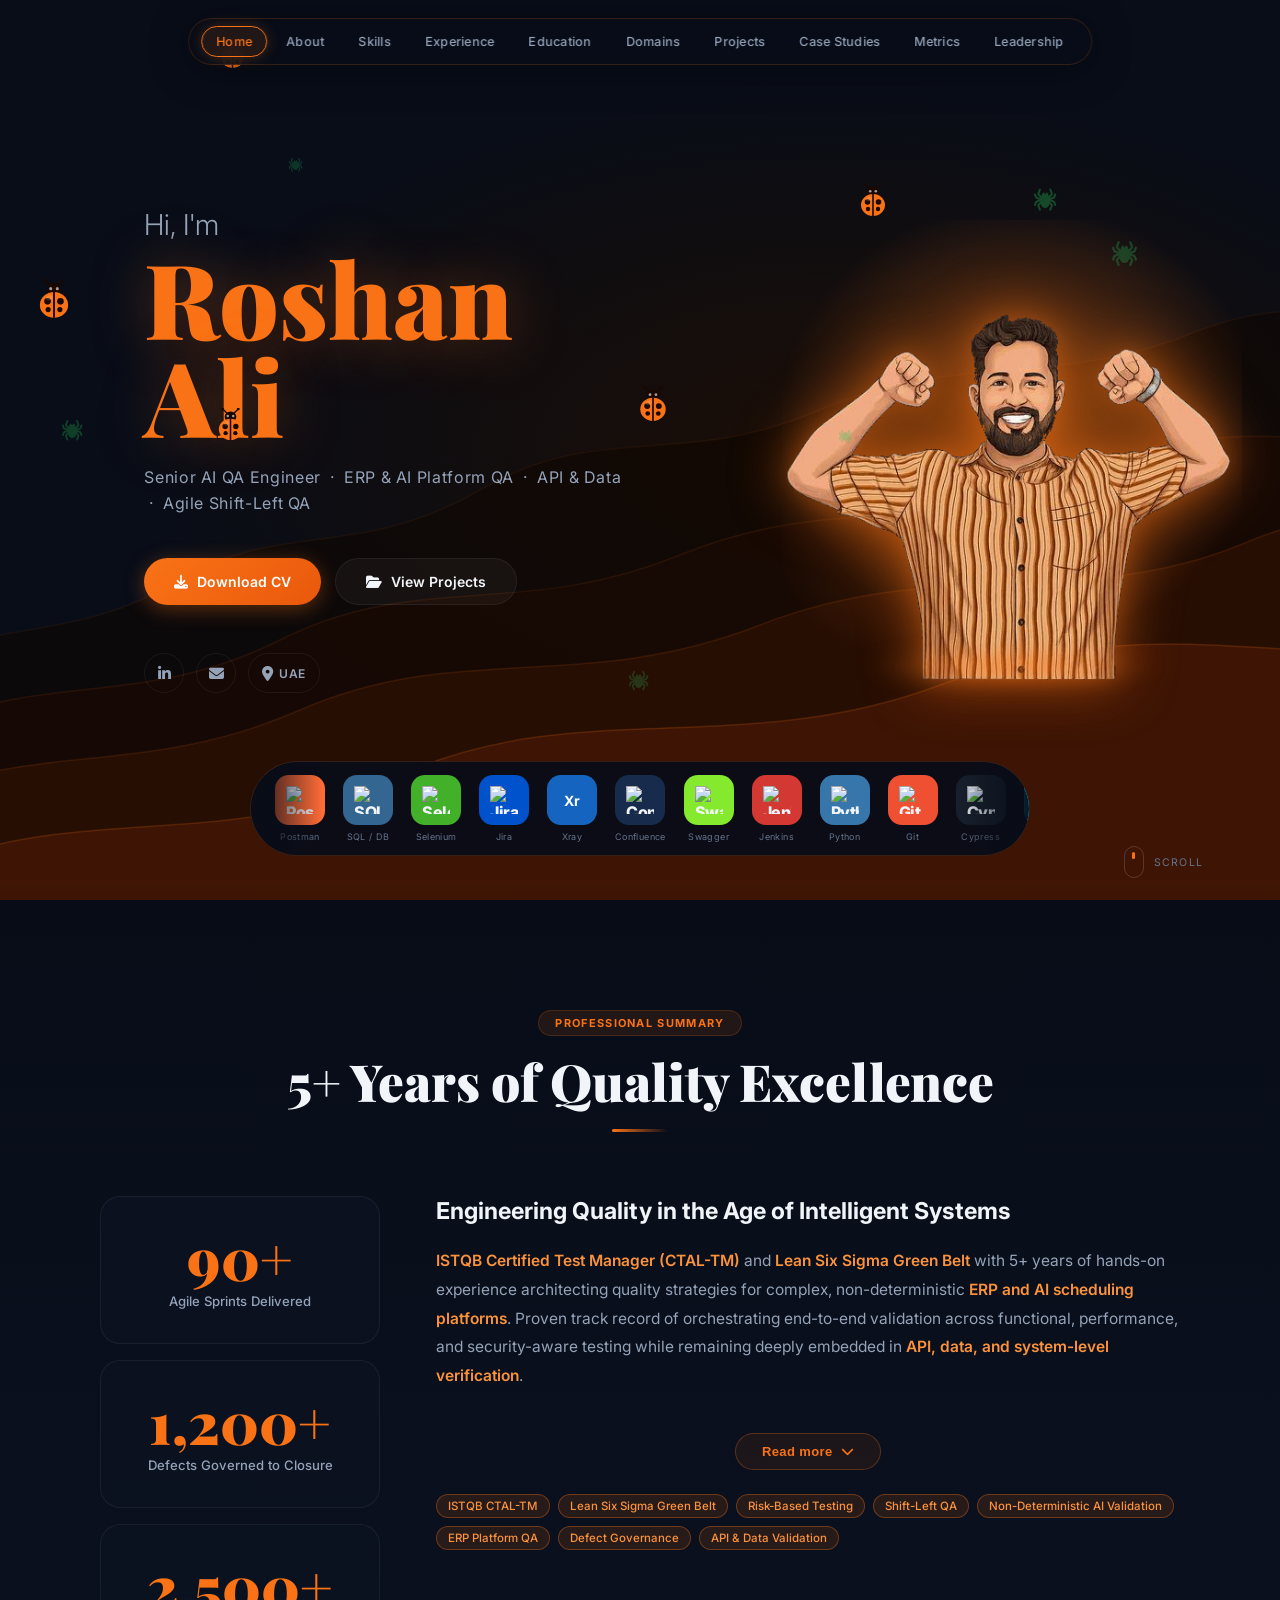
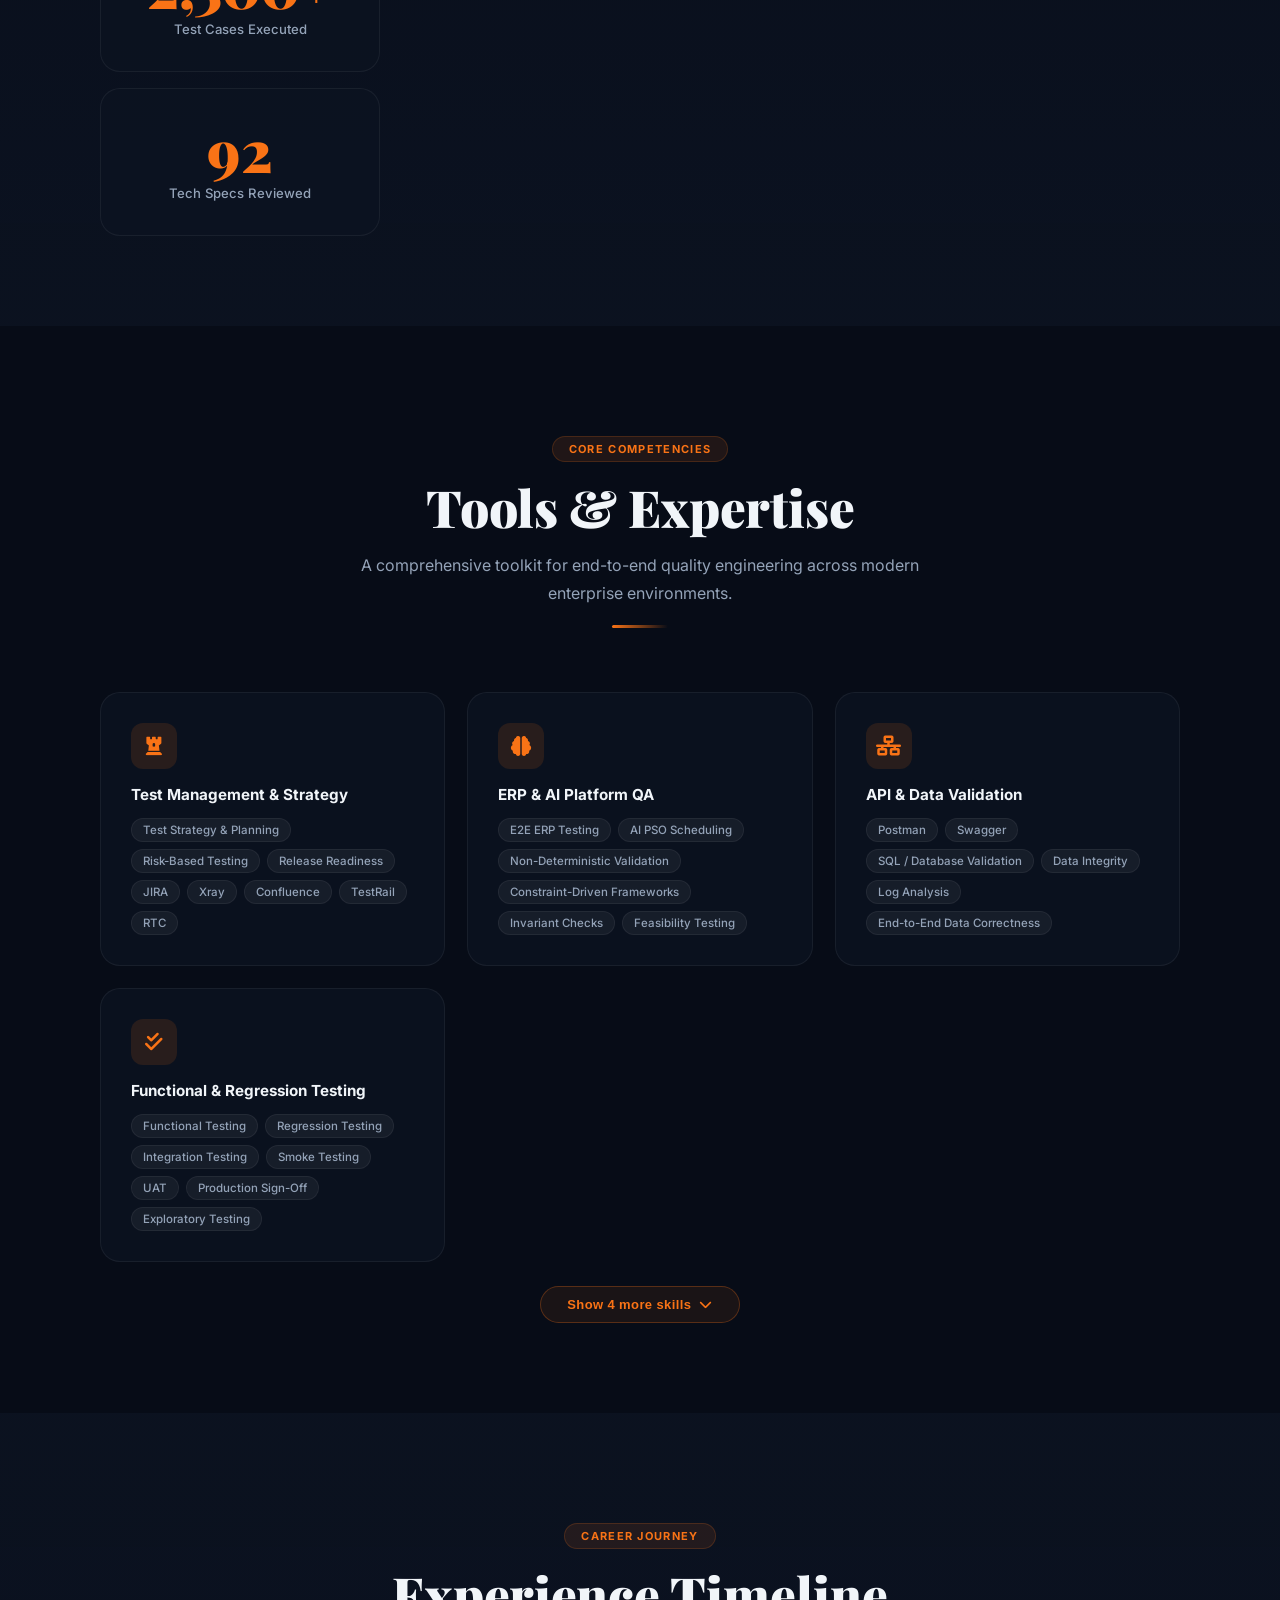
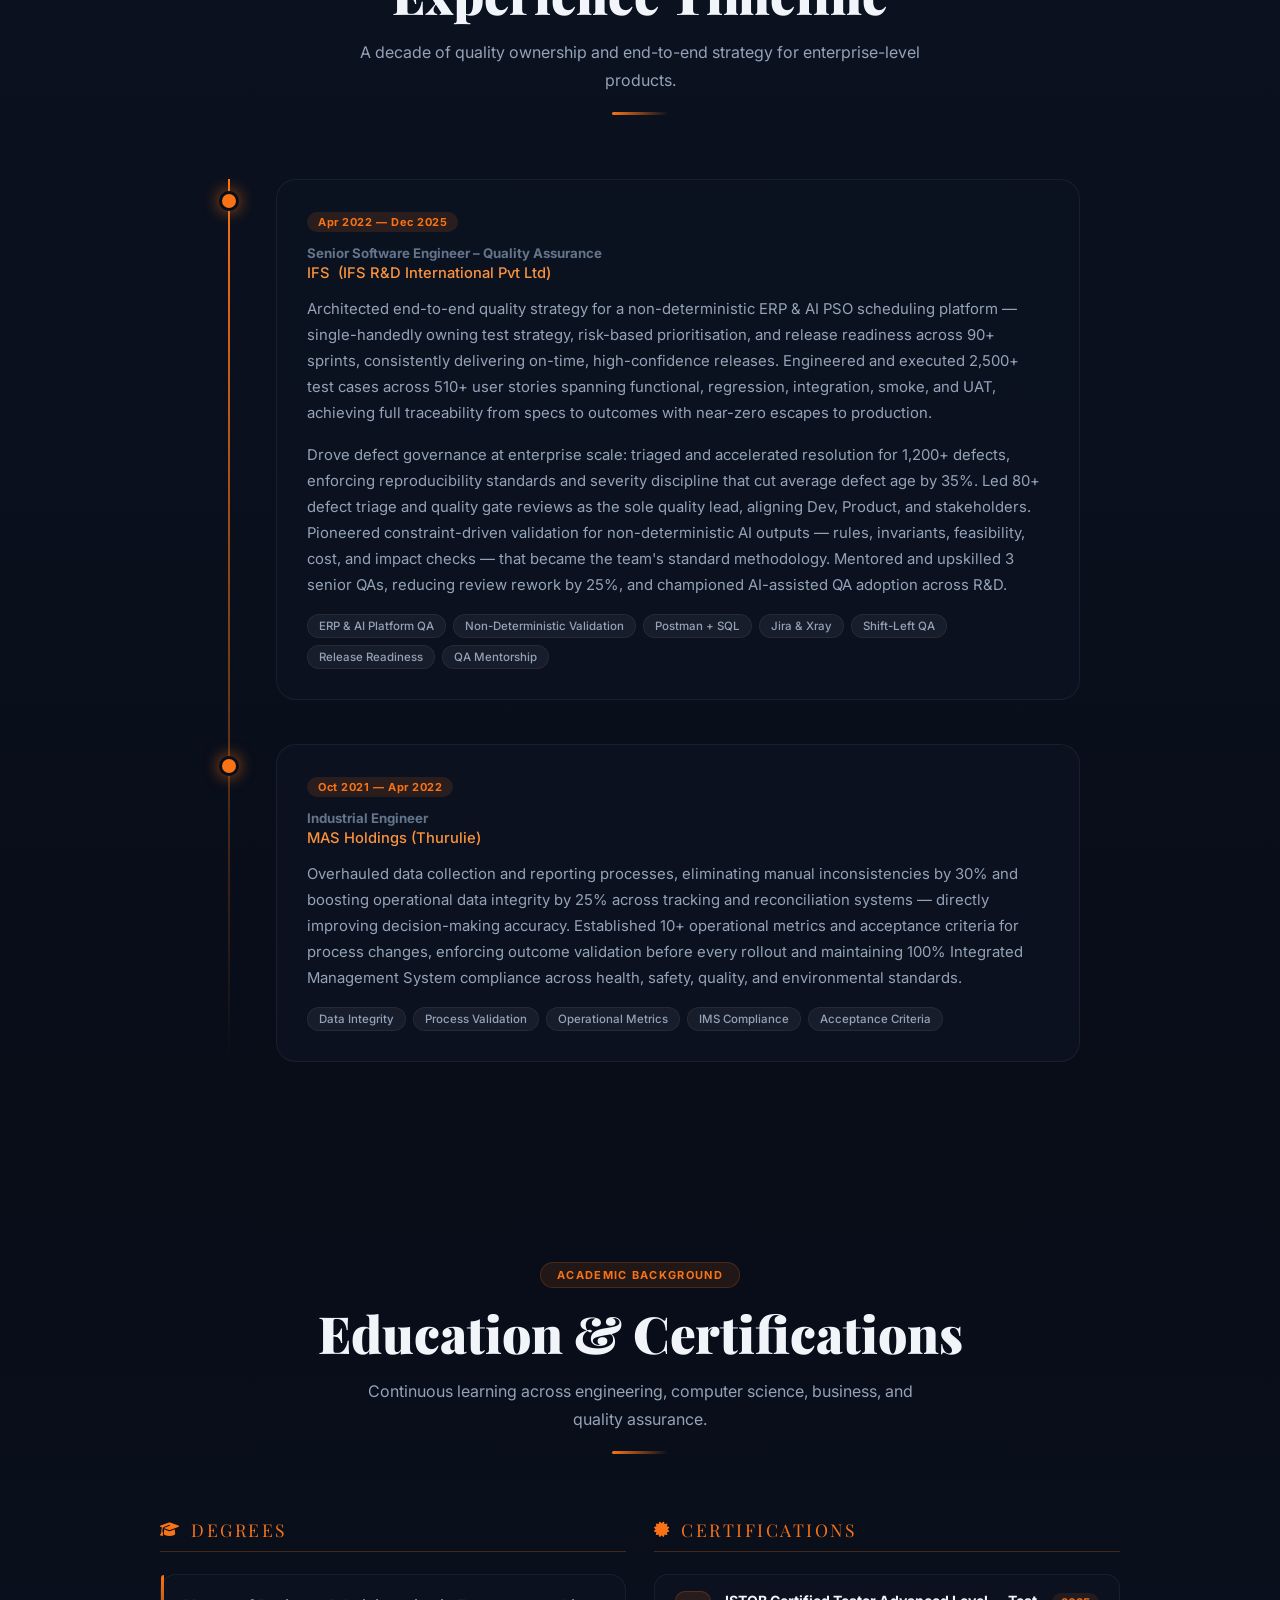
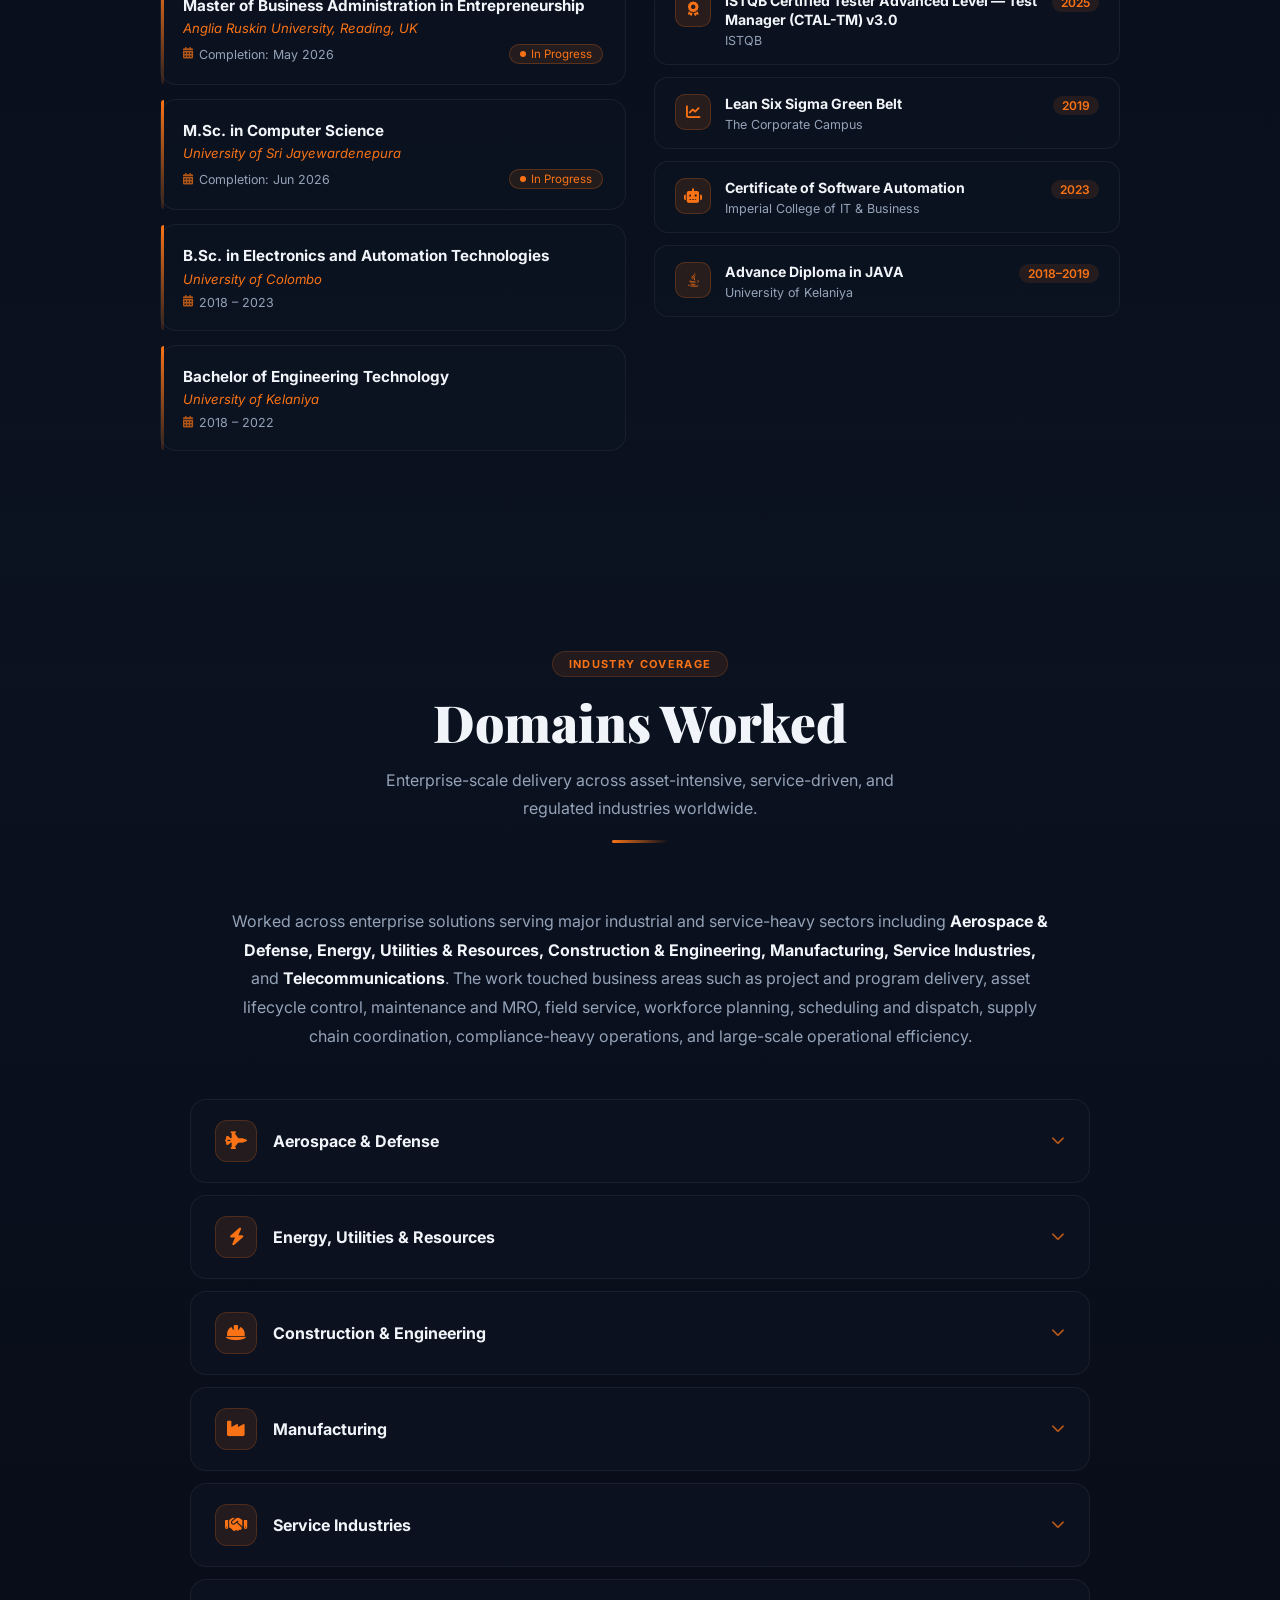
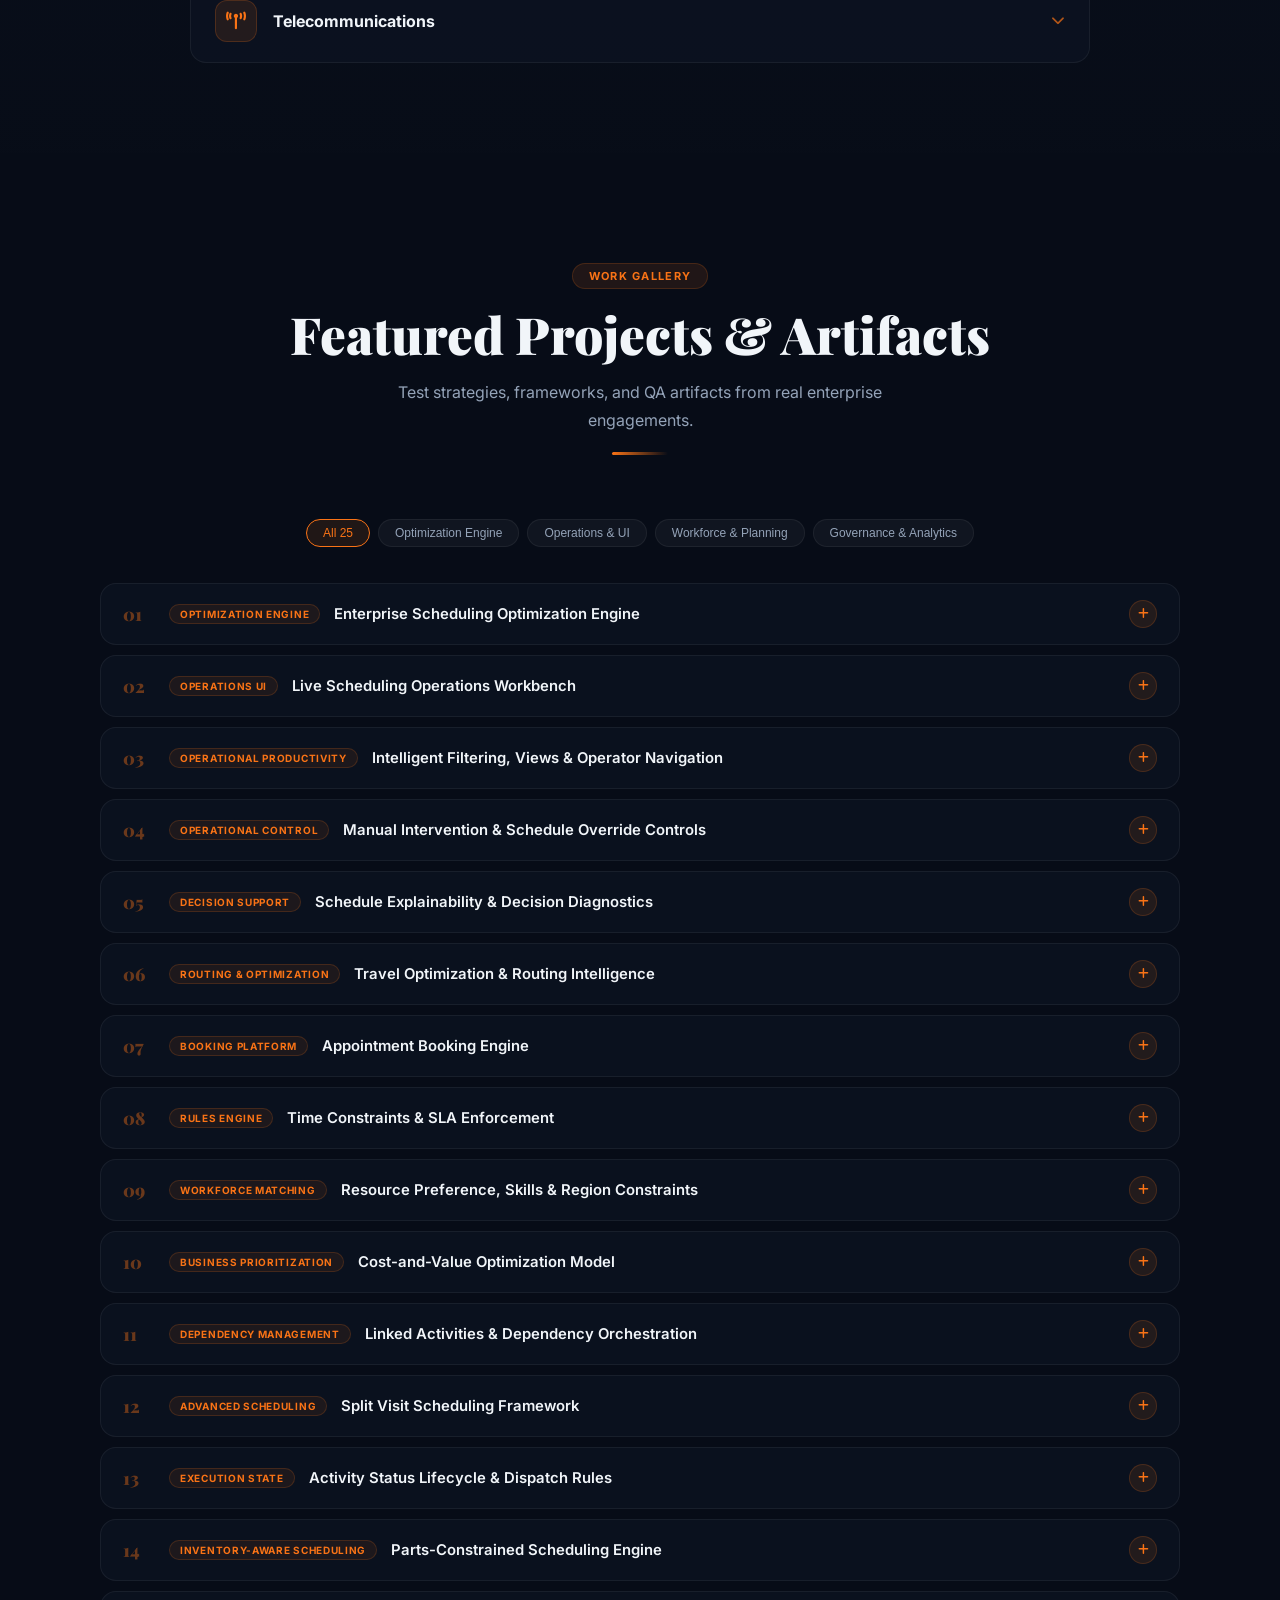
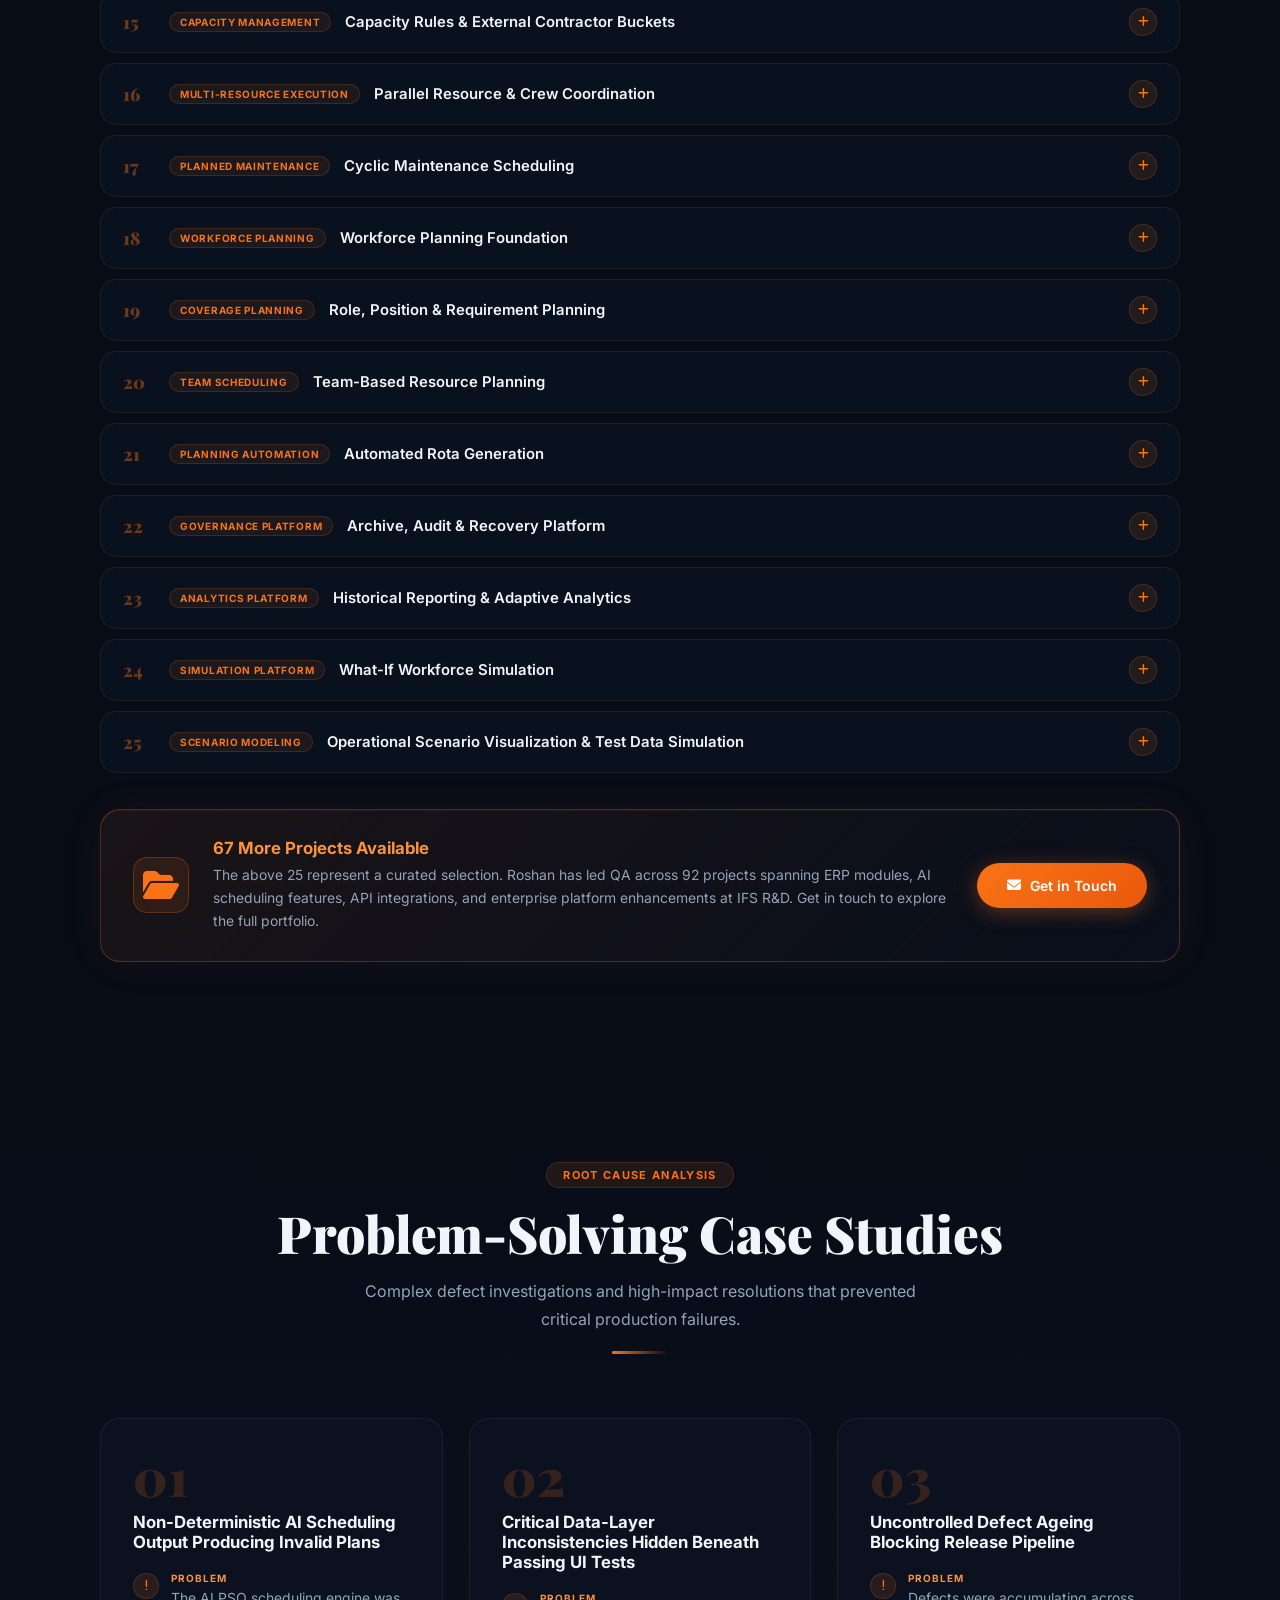
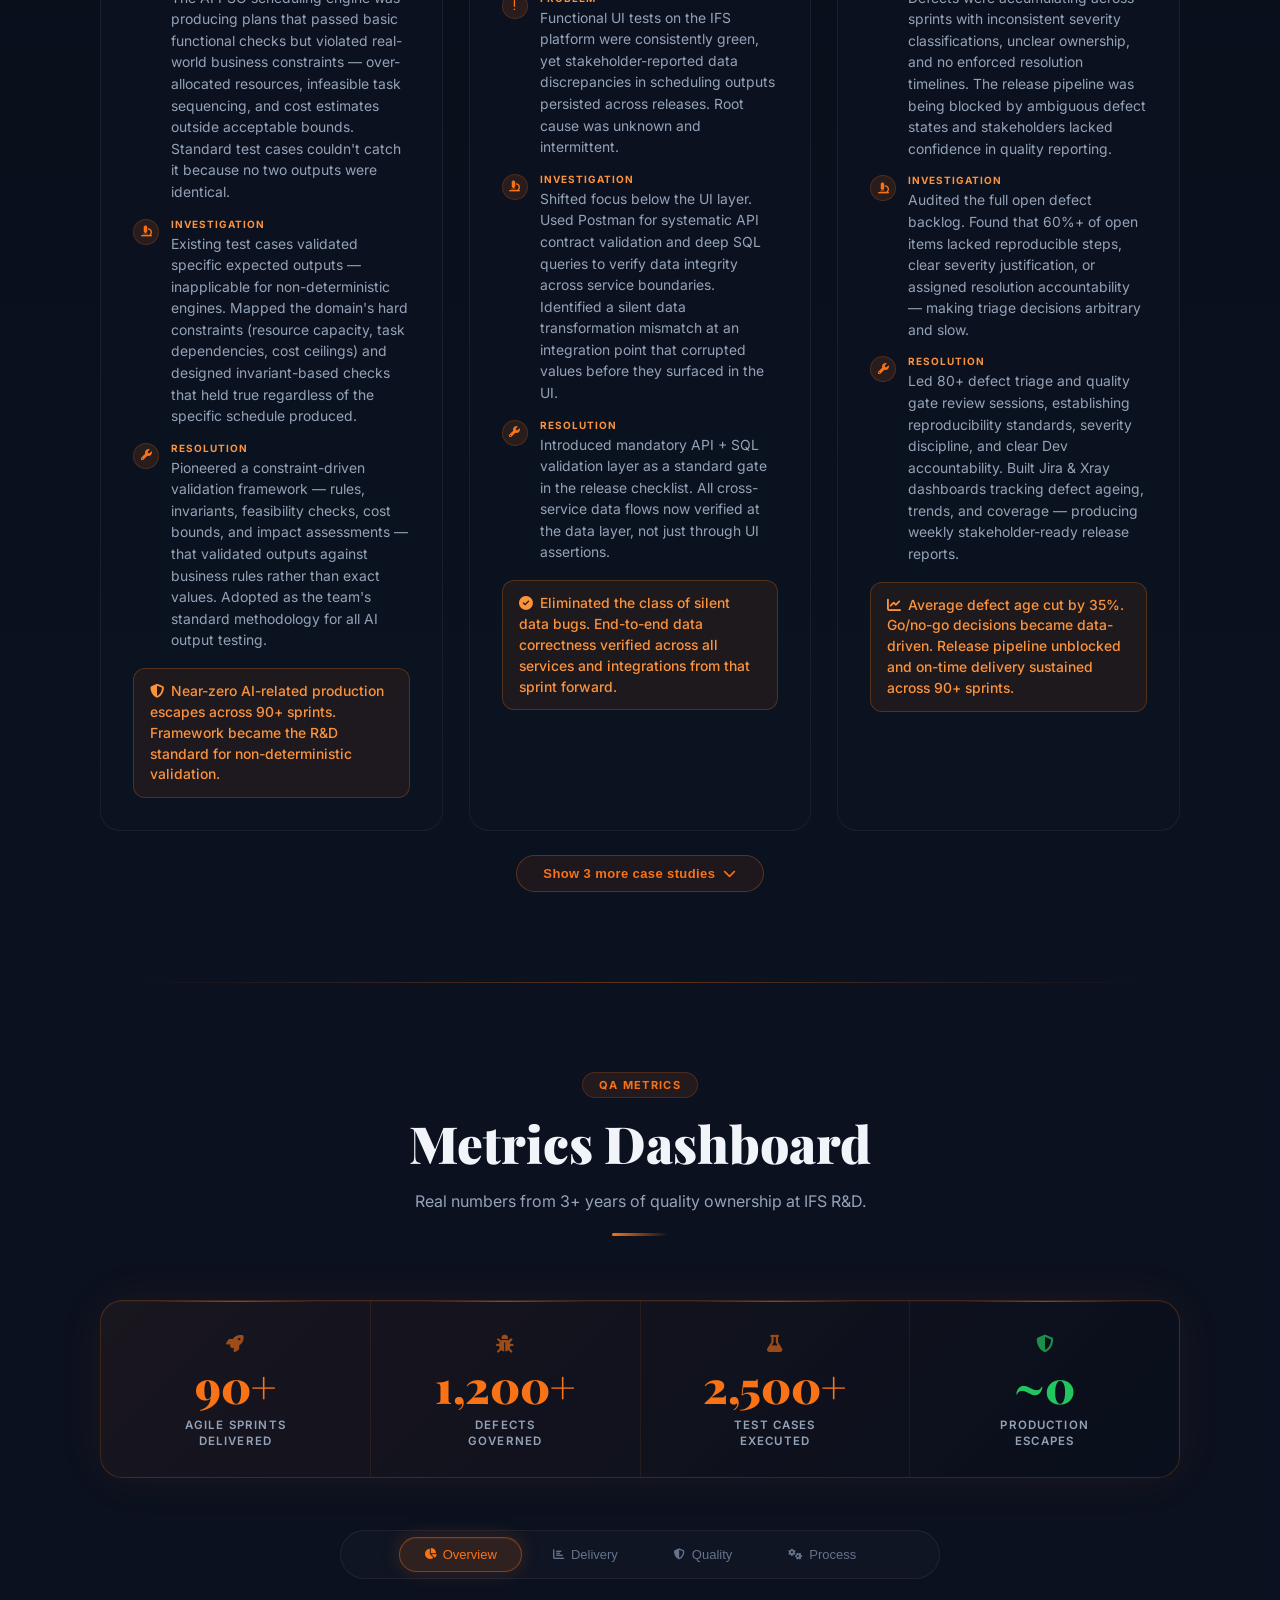
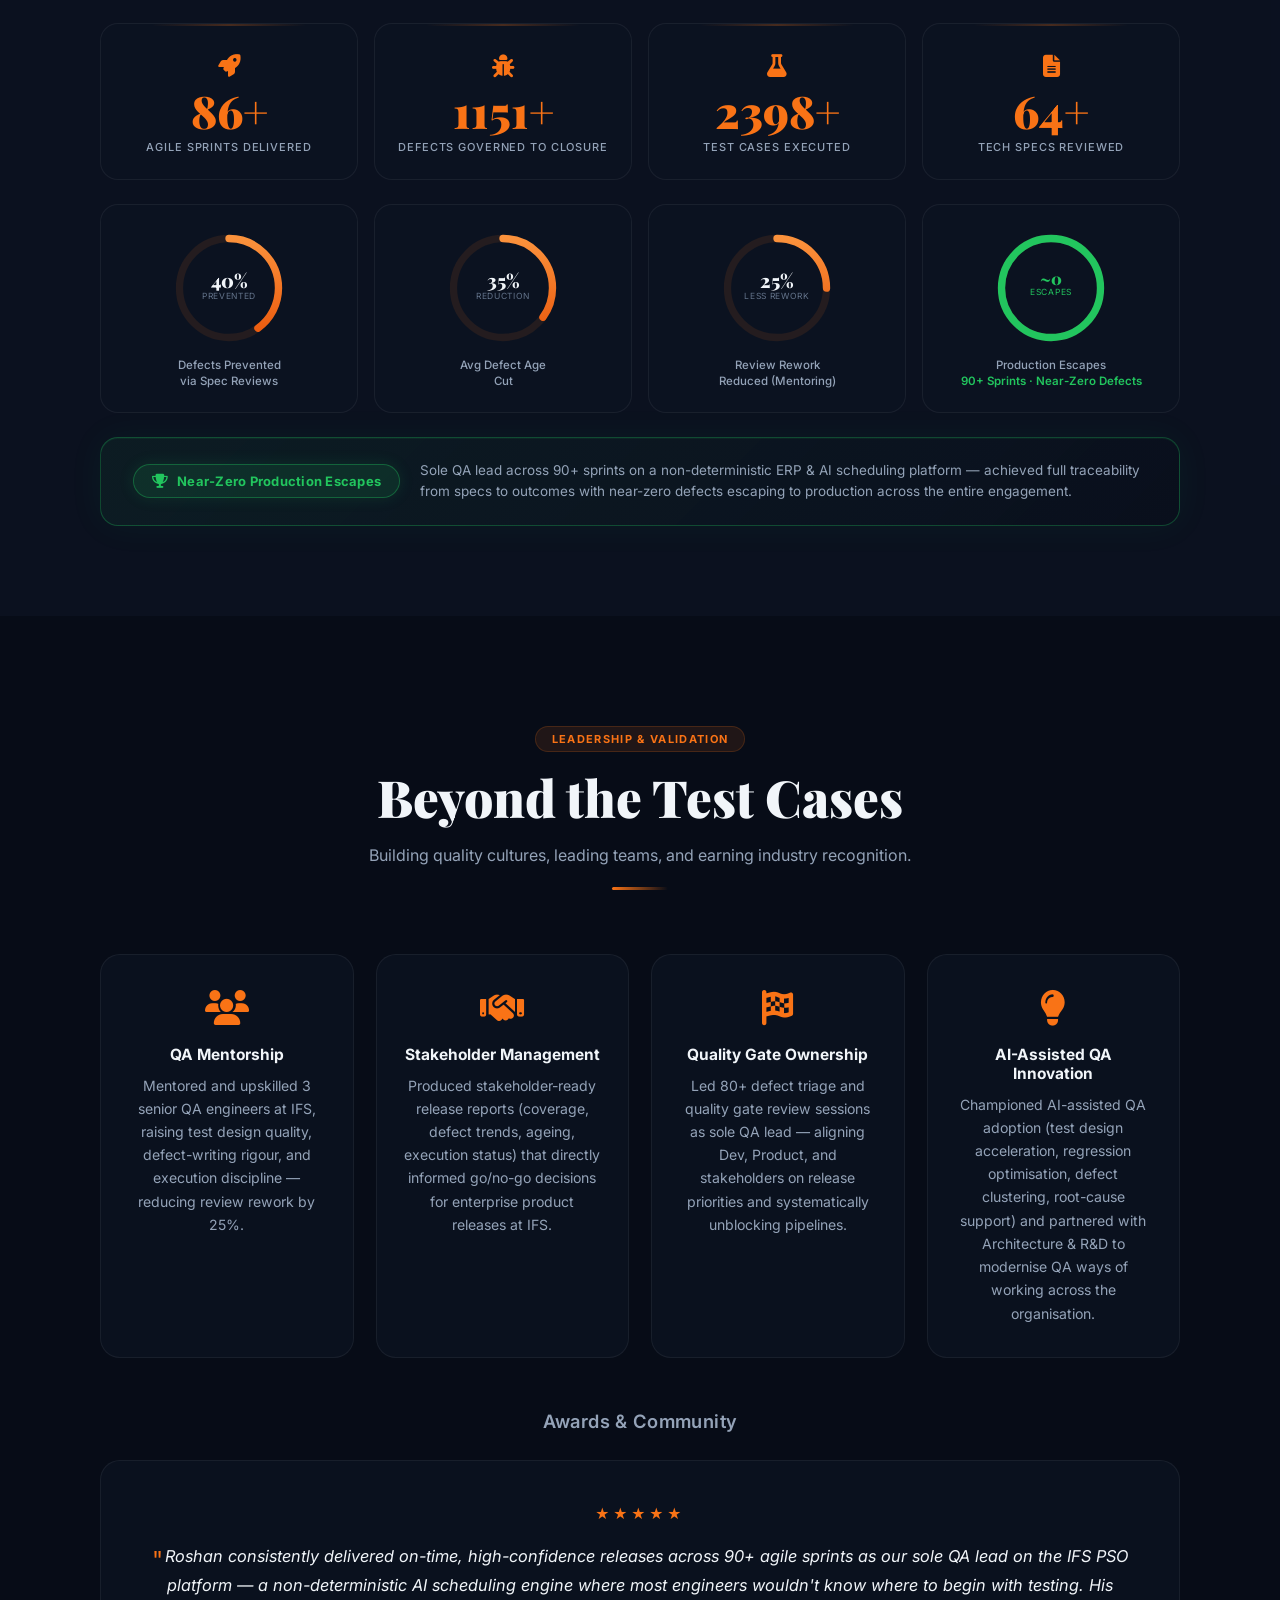
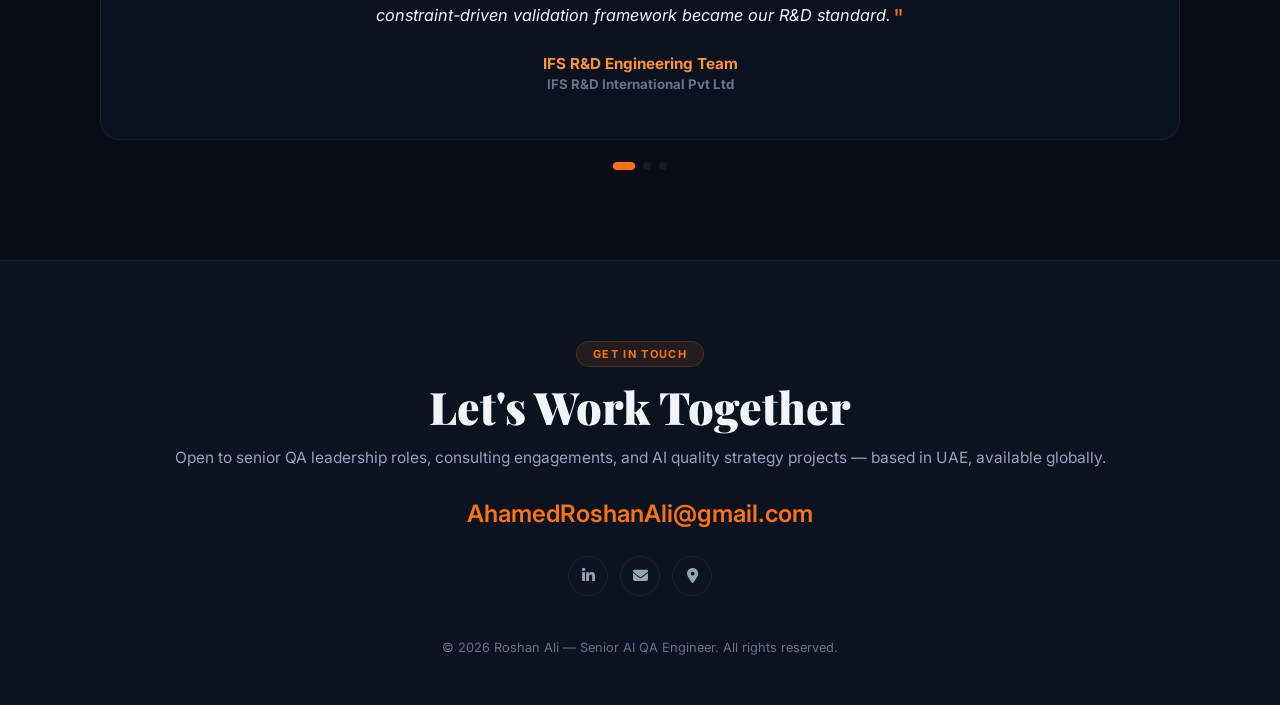
==== index.html @ 2a7d4550 "Made changes in expander" ====
<!DOCTYPE html>
<html lang="en">
<head>
  <meta charset="UTF-8" />
  <meta name="viewport" content="width=device-width, initial-scale=1.0" />
  <title>Roshan Ali | Senior AI QA Engineer</title>
  <link rel="preconnect" href="https://fonts.googleapis.com" />
  <link rel="preconnect" href="https://fonts.gstatic.com" crossorigin />
  <link href="https://fonts.googleapis.com/css2?family=Inter:wght@300;400;500;600;700;800;900&family=Playfair+Display:ital,wght@0,700;0,900;1,700&display=swap" rel="stylesheet" />
  <link rel="stylesheet" href="https://cdnjs.cloudflare.com/ajax/libs/font-awesome/6.5.0/css/all.min.css"
        integrity="sha384-/o6I2CkkWC//PSjvWC/eYN7l3xM3tJm8ZzVkCOfp//W05QcE3mlGskpoHB6XqI+B"
        crossorigin="anonymous" />
  <link rel="icon" type="image/png" href="avatar.png" />
  <script src="https://cdn.jsdelivr.net/npm/chart.js@4.4.0/dist/chart.umd.min.js"
          integrity="sha384-e6nUZLBkQ86NJ6TVVKAeSaK8jWa3NhkYWZFomE39AvDbQWeie9PlQqM3pmYW5d1g"
          crossorigin="anonymous"></script>
  <style>
    /* ===== RESET & VARIABLES ===== */
    *, *::before, *::after { box-sizing: border-box; margin: 0; padding: 0; }

    :root {
      --orange:       #f97316;
      --orange-light: #fb923c;
      --orange-dark:  #ea580c;
      --orange-glow:  rgba(249,115,22,0.35);
      --bg-primary:   #080d18;
      --bg-secondary: #0c1322;
      --bg-card:      rgba(12,19,34,0.85);
      --text-primary: #f1f5f9;
      --text-muted:   #64748b;
      --text-secondary: #94a3b8;
      --border:       rgba(249,115,22,0.18);
      --border-subtle: rgba(255,255,255,0.06);
    }

    html { scroll-behavior: smooth; }

    body {
      font-family: 'Inter', sans-serif;
      background: var(--bg-primary);
      color: var(--text-primary);
      overflow-x: hidden;
    }
    /* ===== GLOBAL LAYERED BACKGROUND (all sections) ===== */
    body::before {
      content: '';
      position: fixed;
      inset: 0;
      z-index: 0;
      pointer-events: none;
      background:
        radial-gradient(ellipse 80% 55% at 82% 7%,  rgba(249,115,22,0.14) 0%, transparent 68%),
        radial-gradient(ellipse 65% 45% at 16% 42%, rgba(234,88,12,0.09) 0%, transparent 65%),
        radial-gradient(ellipse 75% 55% at 20% 94%, rgba(234,88,12,0.12) 0%, transparent 68%);
    }
    /* Faint SVG mountain curves repeated as a fixed bg texture */
    body::after {
      content: '';
      position: fixed;
      inset: 0;
      z-index: 0;
      pointer-events: none;
      opacity: 0.85;
      background-image: url("data:image/svg+xml,%3Csvg xmlns='http://www.w3.org/2000/svg' viewBox='0 0 1440 900' preserveAspectRatio='none'%3E%3Cpath d='M0,0 C240,42 500,5 740,38 C960,68 1200,8 1440,44 L1440,110 L0,110Z' fill='rgba(20,7,1,0.36)'/%3E%3Cpath d='M0,160 C200,122 430,156 660,102 C880,48 1080,84 1290,38 C1390,16 1428,26 1440,23 L1440,225 L0,225Z' fill='rgba(16,6,1,0.26)'/%3E%3Cpath d='M0,280 C220,242 460,276 700,222 C920,168 1120,204 1340,158 C1400,140 1428,148 1440,145 L1440,340 L0,340Z' fill='rgba(18,6,1,0.28)'/%3E%3Cpath d='M0,390 C200,352 430,386 660,332 C880,278 1080,314 1290,268 C1390,246 1428,256 1440,253 L1440,455 L0,455Z' fill='rgba(16,6,1,0.28)'/%3E%3Cpath d='M0,500 C180,462 400,496 640,442 C860,388 1060,424 1280,378 C1380,356 1420,366 1440,363 L1440,565 L0,565Z' fill='rgba(20,7,1,0.30)'/%3E%3Cpath d='M0,610 C200,572 420,606 660,552 C880,498 1080,534 1300,488 C1390,466 1425,476 1440,473 L1440,675 L0,675Z' fill='rgba(24,8,1,0.32)'/%3E%3Cpath d='M0,700 C200,640 400,680 600,610 C800,540 1000,590 1200,520 C1340,470 1400,490 1440,485 L1440,900 L0,900Z' fill='rgba(30,10,2,0.5)'/%3E%3Cpath d='M0,780 C180,720 380,765 600,690 C820,615 1020,665 1240,595 C1360,555 1420,568 1440,565 L1440,900 L0,900Z' fill='rgba(50,18,4,0.55)'/%3E%3Cpath d='M0,850 C220,790 440,840 680,760 C920,680 1140,735 1380,660 L1440,900 L0,900Z' fill='rgba(72,26,5,0.6)'/%3E%3C/svg%3E");
      background-size: 100% 100%;
    }
    main { position: relative; z-index: 1; }

    /* ===== MOUNTAIN SCENE ===== */
    .mtn-scene {
      position: absolute;
      inset: 0;
      z-index: 0;
      pointer-events: none;
      overflow: hidden;
    }
    .mtn-scene svg {
      position: absolute;
      bottom: 0; left: 0;
      width: 100%; height: 100%;
    }

    /* ===== BUG FIELD ===== */
    #bug-field {
      position: absolute;
      inset: 0;
      z-index: 6;
      pointer-events: none;
      overflow: hidden;
    }
    .bug {
      position: absolute;
      animation: bugDrift ease-in-out infinite;
    }
    /* Spider — passive, no interaction */
    .spider-bug {
      pointer-events: none;
    }
    /* Ladybug — clickable */
    .ladybug-bug {
      pointer-events: auto;
      cursor: pointer;
      transition: filter 0.2s;
    }
    .ladybug-bug:hover {
      filter: drop-shadow(0 0 10px rgba(249,115,22,0.85)) brightness(1.25);
    }
    @keyframes bugDrift {
      0%   { transform: translateY(0px); }
      30%  { transform: translateY(-16px); }
      60%  { transform: translateY(-6px); }
      80%  { transform: translateY(-22px); }
      100% { transform: translateY(0px); }
    }
    .bug.burst {
      animation: bugBurst 0.52s cubic-bezier(.22,.61,.36,1) forwards !important;
      pointer-events: none;
    }
    @keyframes bugBurst {
      0%   { transform: scale(1)   rotate(0deg);   opacity: 1; }
      40%  { transform: scale(2.6) rotate(180deg); opacity: 0.8; }
      100% { transform: scale(0)   rotate(420deg); opacity: 0; }
    }
    .spark {
      position: absolute;
      border-radius: 50%;
      pointer-events: none;
      animation: sparkFly var(--sd) ease-out forwards;
    }
    @keyframes sparkFly {
      0%   { transform: translate(0,0) scale(1); opacity: 1; }
      100% { transform: translate(var(--sx),var(--sy)) scale(0); opacity: 0; }
    }

    /* ===== NAVIGATION ===== */
    nav {
      position: fixed;
      top: 18px;
      left: 50%;
      transform: translateX(-50%);
      z-index: 1000;
      display: flex;
      gap: 4px;
      background: rgba(8,13,24,0.88);
      backdrop-filter: blur(10px);
      -webkit-backdrop-filter: blur(10px);
      border: 1px solid var(--border);
      border-radius: 50px;
      padding: 7px 12px;
      box-shadow: 0 4px 40px rgba(0,0,0,0.4);
    }
    nav a {
      color: var(--text-secondary);
      text-decoration: none;
      padding: 7px 14px;
      border-radius: 30px;
      font-size: 12.5px;
      font-weight: 500;
      letter-spacing: 0.02em;
      transition: all 0.25s ease;
      border: 1px solid transparent;
      white-space: nowrap;
    }
    nav a:hover, nav a.active {
      color: var(--orange);
      border-color: var(--orange);
      background: rgba(249,115,22,0.1);
      box-shadow: 0 0 14px rgba(249,115,22,0.25);
    }

    /* ===== LAYOUT ===== */

    section {
      min-height: 100vh;
      padding: 110px 6% 90px;
      position: relative;
    }

    /* ===== SECTION HEADER ===== */
    .section-header {
      text-align: center;
      margin-bottom: 64px;
    }
    .section-tag {
      display: inline-block;
      padding: 5px 16px;
      background: rgba(249,115,22,0.1);
      border: 1px solid var(--border);
      border-radius: 20px;
      color: var(--orange);
      font-size: 11px;
      font-weight: 700;
      letter-spacing: 0.12em;
      text-transform: uppercase;
      margin-bottom: 16px;
    }
    .section-title {
      font-family: 'Playfair Display', serif;
      font-size: clamp(2rem, 4vw, 3.2rem);
      font-weight: 900;
      color: var(--text-primary);
      margin-bottom: 14px;
      line-height: 1.15;
    }
    .section-subtitle {
      color: var(--text-secondary);
      font-size: 1rem;
      max-width: 560px;
      margin: 0 auto;
      line-height: 1.75;
    }
    .glow-divider {
      width: 56px;
      height: 3px;
      background: linear-gradient(to right, var(--orange), transparent);
      border-radius: 2px;
      margin: 18px auto 0;
    }

    /* ===== BUTTONS ===== */
    .btn-primary {
      display: inline-flex;
      align-items: center;
      gap: 9px;
      padding: 14px 30px;
      background: linear-gradient(135deg, var(--orange), var(--orange-dark));
      color: #fff;
      border: none;
      border-radius: 50px;
      font-size: 14px;
      font-weight: 600;
      text-decoration: none;
      cursor: pointer;
      transition: all 0.3s ease;
      box-shadow: 0 4px 20px rgba(249,115,22,0.35);
    }
    .btn-primary:hover {
      transform: translateY(-2px);
      box-shadow: 0 8px 30px rgba(249,115,22,0.5);
    }
    .btn-outline {
      display: inline-flex;
      align-items: center;
      gap: 9px;
      padding: 14px 30px;
      background: rgba(255,255,255,0.04);
      color: var(--text-primary);
      border: 1px solid var(--border-subtle);
      border-radius: 50px;
      font-size: 14px;
      font-weight: 600;
      text-decoration: none;
      cursor: pointer;
      transition: all 0.3s ease;
    }
    .btn-outline:hover {
      border-color: var(--orange);
      color: var(--orange);
      box-shadow: 0 0 20px rgba(249,115,22,0.15);
    }

    /* ===== CARDS BASE ===== */
    .card {
      background: var(--bg-card);
      border: 1px solid var(--border-subtle);
      border-radius: 20px;
      transition: border-color 0.3s, box-shadow 0.3s, transform 0.3s;
    }
    .card:hover {
      border-color: rgba(249,115,22,0.4);
      box-shadow: 0 0 35px rgba(249,115,22,0.12);
    }

    /* ===== SKILL TAG ===== */
    .tag {
      display: inline-block;
      padding: 4px 11px;
      background: rgba(255,255,255,0.05);
      border: 1px solid var(--border-subtle);
      border-radius: 20px;
      font-size: 11.5px;
      color: var(--text-secondary);
      font-weight: 500;
      transition: all 0.2s;
    }
    .tag:hover { border-color: var(--orange); color: var(--orange-light); }
    .tag-orange {
      background: rgba(249,115,22,0.12);
      border-color: rgba(249,115,22,0.35);
      color: var(--orange-light);
    }

    /* ===================================
       SECTION 1 — HOME / HERO
       =================================== */
    #home {
      display: flex;
      align-items: center;
      overflow: hidden;
      padding-top: 0;
      padding-bottom: 0;
      min-height: 100vh;
      background: radial-gradient(ellipse 80% 60% at 65% 50%, rgba(30,15,5,0.9) 0%, var(--bg-primary) 70%);
    }

    /* Mountain ridge glow (top highlight) */
    .mtn-ridge {
      position: absolute;
      inset: 0;
      z-index: 1;
      pointer-events: none;
    }

    .hero-content {
      position: relative;
      z-index: 2;
      max-width: 640px;
      padding: 0 6%;
    }
    .hero-greeting {
      font-size: clamp(1.3rem, 2.5vw, 1.8rem);
      color: var(--text-secondary);
      font-weight: 300;
      margin-bottom: 6px;
    }
    .hero-name {
      font-family: 'Playfair Display', serif;
      font-size: clamp(3.2rem, 9vw, 6.5rem);
      font-weight: 900;
      color: var(--orange);
      line-height: 0.95;
      margin-bottom: 20px;
      text-shadow: 0 0 60px rgba(249,115,22,0.35);
    }
    .hero-title {
      font-size: clamp(0.82rem, 1.6vw, 1rem);
      color: var(--text-secondary);
      font-weight: 400;
      margin-bottom: 42px;
      letter-spacing: 0.04em;
      max-width: 480px;
      line-height: 1.6;
    }
    .hero-buttons { display: flex; gap: 14px; flex-wrap: wrap; margin-bottom: 48px; }

    .social-links { display: flex; gap: 12px; align-items: center; flex-wrap: wrap; }
    .social-links a {
      width: 40px; height: 40px;
      display: flex; align-items: center; justify-content: center;
      border: 1px solid var(--border-subtle);
      border-radius: 50%;
      color: var(--text-secondary);
      text-decoration: none;
      font-size: 15px;
      transition: all 0.25s;
    }
    .social-loc {
      width: auto !important;
      border-radius: 20px !important;
      padding: 0 13px !important;
      gap: 6px;
    }
    .social-loc span { font-size: 12px; font-weight: 600; letter-spacing: 0.04em; }
    .social-links a:hover {
      border-color: var(--orange);
      color: var(--orange);
      box-shadow: 0 0 14px rgba(249,115,22,0.3);
    }

    /* Avatar */
    .hero-avatar {
      position: absolute;
      right: 3%;
      top: 50%;
      transform: translateY(-50%);
      z-index: 2;
      display: flex;
      align-items: center;
      justify-content: center;
    }
    .avatar-figure {
      position: relative;
      width: 460px;
      animation: avatarFloat 4s ease-in-out infinite;
    }
    @keyframes avatarFloat {
      0%,100% { transform: translateY(0px); }
      50%      { transform: translateY(-14px); }
    }
    /* Warm depth glow behind the character */
    .avatar-figure::before {
      content: '';
      position: absolute;
      inset: 0;
      background:
        radial-gradient(ellipse 78% 70% at 52% 44%, rgba(249,115,22,0.55) 0%, rgba(249,115,22,0.2) 42%, transparent 68%),
        radial-gradient(ellipse 50% 42% at 28% 70%, rgba(249,115,22,0.2)  0%, transparent 60%);
      animation: depthGlow 4s ease-in-out infinite;
    }
    @keyframes depthGlow {
      0%,100% { opacity: 0.75; }
      50%      { opacity: 1; }
    }
    .avatar-figure img {
      width: 100%;
      height: auto;
      display: block;
      filter: drop-shadow(0 0 28px rgba(249,115,22,0.5))
              drop-shadow(0 0 10px rgba(249,115,22,0.25));
    }
    /* Ground glow beneath character */
    .avatar-figure::after {
      content: '';
      position: absolute;
      bottom: -4px;
      left: 50%;
      transform: translateX(-50%);
      width: 300px;
      height: 36px;
      background: radial-gradient(ellipse, rgba(249,115,22,0.65) 0%, transparent 70%);
      border-radius: 50%;
      filter: blur(10px);
      z-index: 2;
      animation: glowPulse 4s ease-in-out infinite;
    }
    @keyframes glowPulse {
      0%,100% { opacity: 0.65; transform: translateX(-50%) scaleX(1); }
      50%      { opacity: 1;    transform: translateX(-50%) scaleX(1.2); }
    }

    /* Tool Carousel */
    .tool-carousel-outer {
      position: absolute;
      bottom: 44px;
      left: 50%;
      transform: translateX(-50%);
      z-index: 2;
      width: min(780px, 94vw);
    }
    .tool-carousel {
      background: rgba(8,13,24,0.92);
      backdrop-filter: blur(8px);
      -webkit-backdrop-filter: blur(8px);
      border: 1px solid var(--border);
      border-radius: 50px;
      padding: 13px 0;
      overflow: hidden;
      position: relative;
    }
    /* soft fade edges */
    .tool-carousel::before,
    .tool-carousel::after {
      content: '';
      position: absolute;
      top: 0; bottom: 0;
      width: 72px;
      z-index: 3;
      pointer-events: none;
    }
    .tool-carousel::before {
      left: 0;
      background: linear-gradient(to right, rgba(8,13,24,0.95), transparent);
      border-radius: 50px 0 0 50px;
    }
    .tool-carousel::after {
      right: 0;
      background: linear-gradient(to left, rgba(8,13,24,0.95), transparent);
      border-radius: 0 50px 50px 0;
    }
    .carousel-track {
      display: flex;
      gap: 18px;
      width: max-content;
      padding: 0 24px;
      animation: marqueeScroll 32s linear infinite;
    }
    .carousel-track:hover { animation-play-state: paused; }
    @keyframes marqueeScroll {
      0%   { transform: translateX(0); }
      100% { transform: translateX(-50%); }
    }
    .tool-chip {
      display: flex;
      flex-direction: column;
      align-items: center;
      gap: 6px;
      flex-shrink: 0;
      cursor: default;
      transition: transform 0.28s cubic-bezier(.34,1.56,.64,1);
    }
    .tool-chip:hover { transform: translateY(-5px) scale(1.1); }
    .tool-chip-icon {
      width: 50px; height: 50px;
      border-radius: 14px;
      display: flex; align-items: center; justify-content: center;
      font-size: 16px; font-weight: 800;
      letter-spacing: -0.03em;
      position: relative;
      overflow: hidden;
      border: 1px solid transparent;
      transition: box-shadow 0.28s, border-color 0.28s;
      animation: chipPulse var(--cp-dur, 6s) ease-in-out infinite;
      animation-delay: var(--cp-del, 0s);
    }
    @keyframes chipPulse {
      0%, 80%, 100% { box-shadow: none; border-color: transparent; }
      88% {
        box-shadow: 0 0 18px rgba(249,115,22,0.55), 0 0 38px rgba(249,115,22,0.2);
        border-color: rgba(249,115,22,0.45);
      }
    }
    .tool-chip:hover .tool-chip-icon {
      box-shadow: 0 0 22px rgba(249,115,22,0.65) !important;
      border-color: rgba(249,115,22,0.55) !important;
    }
    /* shine sweep */
    .tool-chip-icon::after {
      content: '';
      position: absolute;
      top: -50%; left: -65%;
      width: 45%; height: 200%;
      background: linear-gradient(90deg, transparent, rgba(255,255,255,0.28), transparent);
      transform: skewX(-18deg);
      transition: left 0.45s ease;
      pointer-events: none;
    }
    .tool-chip:hover .tool-chip-icon::after { left: 130%; }
    .tool-chip-label {
      font-size: 9px;
      color: var(--text-muted);
      text-align: center;
      letter-spacing: 0.04em;
      transition: color 0.25s;
      white-space: nowrap;
    }
    .tool-chip:hover .tool-chip-label { color: var(--orange-light); font-weight: 600; }

    /* Scroll indicator */
    .scroll-hint {
      position: absolute;
      bottom: 22px;
      right: 6%;
      display: flex;
      align-items: center;
      gap: 10px;
      color: var(--text-muted);
      font-size: 10.5px;
      letter-spacing: 0.12em;
      text-transform: uppercase;
      z-index: 2;
    }
    .scroll-mouse {
      width: 20px; height: 32px;
      border: 1.5px solid rgba(255,255,255,0.15);
      border-radius: 10px;
      display: flex; justify-content: center;
      padding-top: 5px;
    }
    .scroll-wheel {
      width: 3px; height: 7px;
      background: var(--orange);
      border-radius: 2px;
      animation: scrollAnim 1.8s infinite;
    }
    @keyframes scrollAnim {
      0%   { transform: translateY(0); opacity: 1; }
      100% { transform: translateY(9px); opacity: 0; }
    }

    /* ===================================
       SECTION 2 — ABOUT
       =================================== */
    #about { background: linear-gradient(180deg, rgba(8,13,24,0.82) 0%, rgba(12,19,34,0.84) 100%); }

    .about-layout {
      display: grid;
      grid-template-columns: 280px 1fr;
      gap: 56px;
      align-items: start;
      max-width: 1080px;
      margin: 0 auto;
    }
    .about-stats { display: flex; flex-direction: column; gap: 16px; }
    .stat-card {
      padding: 32px 24px;
      text-align: center;
    }
    .stat-num {
      font-family: 'Playfair Display', serif;
      font-size: 3.6rem;
      font-weight: 900;
      color: var(--orange);
      line-height: 1;
      margin-bottom: 6px;
    }
    .stat-lbl {
      font-size: 0.82rem;
      color: var(--text-secondary);
      font-weight: 500;
      line-height: 1.4;
    }
    .about-narrative h3 {
      font-size: 1.45rem;
      font-weight: 700;
      margin-bottom: 20px;
      color: var(--text-primary);
      line-height: 1.35;
    }
    .about-narrative p {
      color: var(--text-secondary);
      line-height: 1.85;
      margin-bottom: 18px;
      font-size: 0.97rem;
    }
    .about-narrative p strong { color: var(--orange-light); font-weight: 600; }
    .tag-row { display: flex; flex-wrap: wrap; gap: 8px; margin-top: 24px; }

    /* ===================================
       SECTION 3 — SKILLS
       =================================== */
    #skills { background: rgba(8,13,24,0.82); }

    .skills-grid {
      display: grid;
      grid-template-columns: repeat(auto-fill, minmax(255px, 1fr));
      gap: 22px;
      max-width: 1080px;
      margin: 0 auto;
    }
    .skill-card { padding: 30px; }
    .skill-card:hover { transform: translateY(-4px); }
    .skill-card-icon {
      width: 46px; height: 46px;
      background: rgba(249,115,22,0.12);
      border-radius: 12px;
      display: flex; align-items: center; justify-content: center;
      font-size: 20px;
      color: var(--orange);
      margin-bottom: 16px;
    }
    .skill-card h4 {
      font-size: 0.95rem;
      font-weight: 700;
      margin-bottom: 14px;
      color: var(--text-primary);
    }
    .tag-wrap { display: flex; flex-wrap: wrap; gap: 7px; }

    /* ===================================
       SECTION 4 — EXPERIENCE
       =================================== */
    #experience { background: linear-gradient(180deg, rgba(12,19,34,0.84) 0%, rgba(8,13,24,0.82) 100%); }

    .timeline {
      max-width: 880px;
      margin: 0 auto;
      position: relative;
    }
    .timeline::before {
      content: '';
      position: absolute;
      left: 28px; top: 0; bottom: 0;
      width: 2px;
      background: linear-gradient(to bottom, var(--orange) 0%, rgba(249,115,22,0.1) 90%, transparent 100%);
    }
    .t-item {
      padding-left: 76px;
      position: relative;
      margin-bottom: 44px;
    }
    .t-item:last-child { margin-bottom: 0; }
    .t-dot {
      position: absolute;
      left: 19px; top: 12px;
      width: 20px; height: 20px;
      border-radius: 50%;
      background: var(--orange);
      box-shadow: 0 0 16px rgba(249,115,22,0.7);
      border: 3px solid var(--bg-primary);
    }
    .t-card { padding: 30px; }
    .t-card:hover { transform: translateX(4px); }
    .t-date {
      display: inline-block;
      padding: 3px 11px;
      background: rgba(249,115,22,0.12);
      border-radius: 20px;
      color: var(--orange);
      font-size: 11px;
      font-weight: 700;
      margin-bottom: 10px;
      letter-spacing: 0.05em;
    }
    .t-role { font-size: 1.15rem; font-weight: 700; color: var(--text-primary); margin-bottom: 3px; }
    .t-company { color: var(--orange-light); font-size: 0.92rem; font-weight: 500; margin-bottom: 14px; }
    .t-desc { color: var(--text-secondary); line-height: 1.75; font-size: 0.93rem; margin-bottom: 16px; }
    .t-tags { display: flex; flex-wrap: wrap; gap: 7px; }

    /* ===================================
       SECTION 4b — EDUCATION
       =================================== */
    #education { background: linear-gradient(180deg, rgba(8,13,24,0.82) 0%, rgba(12,19,34,0.84) 100%); }

    .edu-grid {
      max-width: 960px;
      margin: 0 auto;
      display: grid;
      grid-template-columns: 1fr 1fr;
      gap: 28px;
      align-items: start;
    }
    @media (max-width: 768px) { .edu-grid { grid-template-columns: 1fr; } }

    .edu-column-title {
      font-family: 'Playfair Display', serif;
      font-size: 1.1rem;
      color: var(--orange);
      letter-spacing: 0.14em;
      text-transform: uppercase;
      margin-bottom: 22px;
      padding-bottom: 10px;
      border-bottom: 1px solid rgba(249,115,22,0.25);
      display: flex;
      align-items: center;
      gap: 10px;
    }
    .edu-column-title i { font-size: 0.95rem; }

    .edu-card {
      background: var(--bg-card);
      border: 1px solid var(--border-subtle);
      border-radius: 16px;
      padding: 20px 22px;
      margin-bottom: 14px;
      position: relative;
      transition: border-color 0.3s, box-shadow 0.3s, transform 0.3s;
    }
    .edu-card:last-child { margin-bottom: 0; }
    .edu-card:hover {
      border-color: rgba(249,115,22,0.35);
      box-shadow: 0 0 28px rgba(249,115,22,0.1);
      transform: translateY(-3px);
    }
    .edu-card-accent {
      position: absolute;
      top: 0; left: 0;
      width: 3px; height: 100%;
      background: linear-gradient(to bottom, var(--orange), rgba(249,115,22,0.15));
      border-radius: 16px 0 0 16px;
    }
    .edu-degree {
      font-size: 0.95rem;
      font-weight: 700;
      color: var(--text-primary);
      line-height: 1.4;
      margin-bottom: 4px;
    }
    .edu-institution {
      font-size: 0.82rem;
      color: var(--orange);
      font-style: italic;
      margin-bottom: 8px;
    }
    .edu-meta {
      display: flex;
      align-items: center;
      gap: 6px;
      font-size: 0.78rem;
      color: var(--text-secondary);
    }
    .edu-meta i { font-size: 0.72rem; color: var(--orange); opacity: 0.7; }
    .edu-badge-in-progress {
      display: inline-flex;
      align-items: center;
      gap: 5px;
      font-size: 0.72rem;
      color: var(--orange);
      background: rgba(249,115,22,0.1);
      border: 1px solid rgba(249,115,22,0.25);
      border-radius: 20px;
      padding: 2px 10px;
      margin-left: auto;
    }
    .edu-badge-in-progress::before {
      content: '';
      width: 6px; height: 6px;
      border-radius: 50%;
      background: var(--orange);
      animation: glowPulse 1.6s ease-in-out infinite;
    }

    .cert-card {
      background: var(--bg-card);
      border: 1px solid var(--border-subtle);
      border-radius: 14px;
      padding: 16px 20px;
      margin-bottom: 12px;
      display: flex;
      align-items: flex-start;
      gap: 14px;
      transition: border-color 0.3s, box-shadow 0.3s, transform 0.3s;
    }
    .cert-card:last-child { margin-bottom: 0; }
    .cert-card:hover {
      border-color: rgba(249,115,22,0.35);
      box-shadow: 0 0 24px rgba(249,115,22,0.1);
      transform: translateY(-3px);
    }
    .cert-icon {
      width: 36px; height: 36px;
      border-radius: 10px;
      background: rgba(249,115,22,0.12);
      border: 1px solid rgba(249,115,22,0.22);
      display: flex; align-items: center; justify-content: center;
      flex-shrink: 0;
      color: var(--orange);
      font-size: 0.9rem;
    }
    .cert-body { flex: 1; min-width: 0; }
    .cert-name {
      font-size: 0.88rem;
      font-weight: 700;
      color: var(--text-primary);
      line-height: 1.35;
      margin-bottom: 4px;
    }
    .cert-issuer {
      font-size: 0.78rem;
      color: var(--text-secondary);
    }
    .cert-year {
      font-size: 0.75rem;
      font-weight: 600;
      color: var(--orange);
      background: rgba(249,115,22,0.1);
      border-radius: 20px;
      padding: 2px 9px;
      flex-shrink: 0;
      align-self: flex-start;
      margin-top: 2px;
    }

    /* ===================================
       SECTION 4c — DOMAINS
       =================================== */
    #domains { background: linear-gradient(180deg, rgba(12,19,34,0.84) 0%, rgba(8,13,24,0.82) 100%); }

    .domains-intro {
      max-width: 820px;
      margin: 0 auto 48px;
      text-align: center;
      color: var(--text-secondary);
      font-size: 1rem;
      line-height: 1.8;
    }
    .domains-intro strong { color: var(--text-primary); }

    .domains-list {
      max-width: 900px;
      margin: 0 auto;
      display: flex;
      flex-direction: column;
      gap: 12px;
    }

    /* Accordion item */
    .domain-item {
      background: var(--bg-card);
      border: 1px solid var(--border-subtle);
      border-radius: 16px;
      overflow: hidden;
      transition: border-color 0.3s, box-shadow 0.3s;
    }
    .domain-item.open {
      border-color: rgba(249,115,22,0.4);
      box-shadow: 0 0 32px rgba(249,115,22,0.08);
    }

    .domain-header {
      display: flex;
      align-items: center;
      gap: 16px;
      padding: 20px 24px;
      cursor: pointer;
      user-select: none;
      transition: background 0.2s;
    }
    .domain-header:hover { background: rgba(249,115,22,0.04); }

    .domain-icon {
      width: 42px; height: 42px;
      border-radius: 12px;
      background: rgba(249,115,22,0.1);
      border: 1px solid rgba(249,115,22,0.2);
      display: flex; align-items: center; justify-content: center;
      color: var(--orange);
      font-size: 1.1rem;
      flex-shrink: 0;
      transition: background 0.3s;
    }
    .domain-item.open .domain-icon {
      background: rgba(249,115,22,0.2);
    }

    .domain-title {
      flex: 1;
      font-size: 1rem;
      font-weight: 700;
      color: var(--text-primary);
    }

    .domain-chevron {
      color: var(--orange);
      font-size: 0.85rem;
      transition: transform 0.35s cubic-bezier(.4,0,.2,1);
      opacity: 0.7;
    }
    .domain-item.open .domain-chevron { transform: rotate(180deg); }

    .domain-body {
      max-height: 0;
      overflow: hidden;
      transition: max-height 0.4s cubic-bezier(.4,0,.2,1);
    }
    .domain-body-inner {
      padding: 0 24px 24px 82px;
    }
    .domain-desc {
      font-size: 0.9rem;
      color: var(--text-secondary);
      line-height: 1.8;
      margin-bottom: 16px;
    }
    .domain-customers {
      display: flex;
      flex-wrap: wrap;
      gap: 8px;
    }
    .domain-customer-tag {
      display: inline-flex;
      align-items: center;
      gap: 6px;
      font-size: 0.76rem;
      font-weight: 600;
      color: var(--orange);
      background: rgba(249,115,22,0.08);
      border: 1px solid rgba(249,115,22,0.2);
      border-radius: 20px;
      padding: 3px 12px;
    }
    .domain-customer-tag i { font-size: 0.65rem; opacity: 0.7; }

    /* ===================================
       SECTION 5 — PROJECTS
       =================================== */
    #projects { background: rgba(8,13,24,0.82); }

    .projects-grid {
      display: grid;
      grid-template-columns: repeat(auto-fill, minmax(330px, 1fr));
      gap: 26px;
      max-width: 1080px;
      margin: 0 auto;
    }
    .proj-card {
      padding: 30px;
      display: flex;
      flex-direction: column;
    }
    .proj-card:hover { transform: translateY(-5px); }
    .proj-type {
      display: inline-block;
      padding: 3px 11px;
      background: rgba(249,115,22,0.1);
      border: 1px solid var(--border);
      border-radius: 20px;
      color: var(--orange);
      font-size: 10px;
      font-weight: 700;
      text-transform: uppercase;
      letter-spacing: 0.08em;
      margin-bottom: 14px;
      align-self: flex-start;
    }
    .proj-title { font-size: 1.05rem; font-weight: 700; color: var(--text-primary); margin-bottom: 10px; }
    .proj-context { color: var(--text-secondary); font-size: 0.88rem; line-height: 1.65; margin-bottom: 18px; }
    .proj-section-lbl {
      font-size: 10px;
      font-weight: 700;
      text-transform: uppercase;
      letter-spacing: 0.1em;
      color: var(--orange);
      margin-bottom: 5px;
    }
    .proj-section-text { font-size: 0.87rem; color: var(--text-secondary); line-height: 1.55; margin-bottom: 16px; }
    .proj-link {
      display: inline-flex;
      align-items: center;
      gap: 6px;
      color: var(--orange);
      font-size: 12.5px;
      font-weight: 600;
      text-decoration: none;
      margin-top: auto;
      padding-top: 16px;
      border-top: 1px solid var(--border-subtle);
      transition: gap 0.2s;
    }
    .proj-link:hover { gap: 10px; }

    /* ===================================
       SECTION 6 — CASE STUDIES
       =================================== */
    #case-studies { background: linear-gradient(180deg, rgba(8,13,24,0.82) 0%, rgba(12,19,34,0.84) 100%); }

    .cases-grid {
      display: grid;
      grid-template-columns: repeat(auto-fill, minmax(330px, 1fr));
      gap: 26px;
      max-width: 1080px;
      margin: 0 auto;
    }
    .case-card { padding: 32px; }
    .case-num {
      font-family: 'Playfair Display', serif;
      font-size: 3.2rem;
      font-weight: 900;
      color: rgba(249,115,22,0.18);
      line-height: 1;
      margin-bottom: 10px;
    }
    .case-title { font-size: 1.05rem; font-weight: 700; color: var(--text-primary); margin-bottom: 20px; }
    .case-step { display: flex; gap: 12px; margin-bottom: 14px; }
    .case-step-dot {
      width: 26px; height: 26px;
      border-radius: 50%;
      background: rgba(249,115,22,0.12);
      border: 1px solid var(--border);
      display: flex; align-items: center; justify-content: center;
      font-size: 11px; color: var(--orange);
      flex-shrink: 0; margin-top: 1px;
    }
    .case-step-body h5 {
      font-size: 10px;
      font-weight: 700;
      text-transform: uppercase;
      letter-spacing: 0.1em;
      color: var(--orange-light);
      margin-bottom: 4px;
    }
    .case-step-body p { font-size: 0.87rem; color: var(--text-secondary); line-height: 1.55; }
    .case-impact {
      background: rgba(249,115,22,0.08);
      border: 1px solid rgba(249,115,22,0.25);
      border-radius: 12px;
      padding: 12px 16px;
      margin-top: 16px;
    }
    .case-impact p { font-size: 0.87rem; color: var(--orange-light); font-weight: 500; line-height: 1.5; }

    /* ===================================
       SECTION 7 — METRICS
       =================================== */
    #metrics {
      min-height: unset;
      padding: 90px 6%;
      background: rgba(12,19,34,0.84);
    }
    .metrics-rail {
      display: grid;
      grid-template-columns: repeat(auto-fit, minmax(180px, 1fr));
      max-width: 1080px;
      margin: 0 auto;
      border: 1px solid var(--border-subtle);
      border-radius: 22px;
      overflow: hidden;
    }
    .metric-cell {
      padding: 48px 24px;
      text-align: center;
      border-right: 1px solid var(--border-subtle);
      border-bottom: 1px solid var(--border-subtle);
      transition: background 0.3s;
    }
    .metric-cell:last-child { border-right: none; }
    .metric-cell:hover { background: rgba(249,115,22,0.06); }
    .metric-num {
      font-family: 'Playfair Display', serif;
      font-size: clamp(2.4rem, 4.5vw, 3.8rem);
      font-weight: 900;
      color: var(--orange);
      line-height: 1;
      margin-bottom: 8px;
    }
    .metric-lbl {
      font-size: 0.78rem;
      color: var(--text-secondary);
      font-weight: 500;
      text-transform: uppercase;
      letter-spacing: 0.08em;
      line-height: 1.4;
    }

    /* ===================================
       SECTION 8 — LEADERSHIP
       =================================== */
    #leadership { background: rgba(8,13,24,0.82); }

    .leadership-grid {
      display: grid;
      grid-template-columns: repeat(auto-fill, minmax(240px, 1fr));
      gap: 22px;
      max-width: 1080px;
      margin: 0 auto 52px;
    }
    .lead-card {
      padding: 32px 26px;
      text-align: center;
    }
    .lead-card:hover { transform: translateY(-4px); }
    .lead-icon { font-size: 2.2rem; color: var(--orange); margin-bottom: 16px; }
    .lead-card h4 { font-size: 0.97rem; font-weight: 700; color: var(--text-primary); margin-bottom: 10px; }
    .lead-card p { font-size: 0.88rem; color: var(--text-secondary); line-height: 1.65; }

    /* Credentials */
    .cred-row {
      display: flex;
      flex-wrap: wrap;
      gap: 12px;
      justify-content: center;
      max-width: 1080px;
      margin: 0 auto 60px;
    }
    .cred-badge {
      display: flex;
      align-items: center;
      gap: 9px;
      padding: 11px 20px;
      background: var(--bg-card);
      border: 1px solid var(--border-subtle);
      border-radius: 50px;
      transition: all 0.25s;
    }
    .cred-badge:hover { border-color: var(--border); }
    .cred-badge i { color: var(--orange); font-size: 17px; }
    .cred-badge span { font-size: 13px; font-weight: 500; color: var(--text-primary); }

    /* Testimonials */
    .testimonial-section { max-width: 1080px; margin: 0 auto; }
    .testimonial-section > h3 {
      text-align: center;
      font-size: 1.15rem;
      font-weight: 600;
      color: var(--text-secondary);
      margin-bottom: 28px;
      letter-spacing: 0.02em;
    }
    .testimonial-slider { max-width: 760px; margin: 0 auto; position: relative; }
    .testimonial-slide { display: none; }
    .testimonial-slide.active { display: block; }
    .testimonial-card { padding: 44px; text-align: center; }
    .t-stars { color: var(--orange); font-size: 14px; margin-bottom: 20px; letter-spacing: 3px; }
    .t-quote {
      font-size: 1.02rem;
      color: var(--text-primary);
      line-height: 1.8;
      margin-bottom: 24px;
      font-style: italic;
      position: relative;
    }
    .t-quote::before, .t-quote::after {
      content: '"';
      color: var(--orange);
      font-size: 1.6em;
      font-style: normal;
      line-height: 0;
      vertical-align: -0.3em;
    }
    .t-quote::before { margin-right: 2px; }
    .t-quote::after  { margin-left: 2px; }
    .t-name  { font-weight: 700; color: var(--orange-light); font-size: 0.95rem; }
    .t-role  { font-size: 0.83rem; color: var(--text-muted); margin-top: 3px; }
    .slider-dots { display: flex; justify-content: center; gap: 8px; margin-top: 22px; }
    .dot {
      width: 8px; height: 8px;
      border-radius: 50%;
      background: var(--border-subtle);
      border: none; cursor: pointer;
      transition: all 0.3s;
    }
    .dot.active { background: var(--orange); width: 22px; border-radius: 4px; }

    /* ===== FOOTER / CONTACT ===== */
    footer {
      background: rgba(12,19,34,0.86);
      border-top: 1px solid var(--border-subtle);
      text-align: center;
      padding: 80px 6% 50px;
    }
    footer .section-tag { margin-bottom: 10px; }
    footer h2 {
      font-family: 'Playfair Display', serif;
      font-size: clamp(1.8rem, 3.5vw, 2.8rem);
      font-weight: 900;
      margin-bottom: 12px;
    }
    footer p.sub { color: var(--text-secondary); margin-bottom: 32px; font-size: 0.97rem; }
    footer a.email-link {
      font-size: clamp(1.1rem, 2.2vw, 1.5rem);
      color: var(--orange);
      font-weight: 600;
      text-decoration: none;
      transition: all 0.3s;
    }
    footer a.email-link:hover { text-shadow: 0 0 24px rgba(249,115,22,0.5); }
    footer .social-links { justify-content: center; margin-top: 28px; }
    footer .copyright {
      color: var(--text-muted);
      font-size: 0.8rem;
      margin-top: 44px;
    }

    /* ===== METRICS BOARD ===== */
    #metrics {
      min-height: unset;
      padding: 90px 6%;
      background: rgba(12,19,34,0.84);
      position: relative;
    }
    #metrics::before {
      content: '';
      position: absolute;
      top: 0; left: 10%; right: 10%;
      height: 1px;
      background: linear-gradient(to right, transparent, rgba(249,115,22,0.35), transparent);
    }

    /* Hero KPI banner */
    .mb-hero {
      display: flex;
      max-width: 1080px;
      margin: 0 auto 52px;
      border: 1px solid rgba(249,115,22,0.22);
      border-radius: 22px;
      overflow: hidden;
      background: linear-gradient(135deg, rgba(249,115,22,0.06) 0%, rgba(8,13,24,0.4) 100%);
      box-shadow: 0 0 48px rgba(249,115,22,0.07), inset 0 1px 0 rgba(255,255,255,0.04);
    }
    .mb-hero-kpi {
      flex: 1;
      padding: 32px 20px 28px;
      text-align: center;
      border-right: 1px solid rgba(249,115,22,0.1);
      position: relative;
    }
    .mb-hero-kpi:last-child { border-right: none; }
    .mb-hero-kpi::before {
      content: '';
      position: absolute;
      top: 0; left: 50%; transform: translateX(-50%);
      width: 60%; height: 1px;
      background: linear-gradient(to right, transparent, rgba(249,115,22,0.5), transparent);
    }
    .mb-hero-icon {
      font-size: 1.1rem;
      color: rgba(249,115,22,0.6);
      margin-bottom: 10px;
      display: block;
    }
    .mb-hero-num {
      display: block;
      font-family: 'Playfair Display', serif;
      font-size: clamp(2rem, 3.5vw, 3rem);
      font-weight: 900;
      color: var(--orange);
      line-height: 1;
      margin-bottom: 8px;
    }
    .mb-hero-lbl {
      font-size: 0.72rem;
      color: var(--text-secondary);
      font-weight: 600;
      text-transform: uppercase;
      letter-spacing: 0.1em;
      line-height: 1.4;
    }
    .mb-hero-kpi:last-child .mb-hero-num { color: #22c55e; }
    .mb-hero-kpi:last-child .mb-hero-icon { color: rgba(34,197,94,0.7); }

    /* Tab strip */
    .mb-tabs {
      display: flex; gap: 6px; justify-content: center;
      flex-wrap: wrap; margin-bottom: 44px;
      background: rgba(255,255,255,0.02);
      border: 1px solid var(--border-subtle);
      border-radius: 40px;
      padding: 6px;
      max-width: 600px;
      margin-left: auto;
      margin-right: auto;
    }
    .mb-tab {
      padding: 9px 24px;
      background: transparent;
      border: 1px solid transparent;
      border-radius: 30px;
      color: var(--text-muted);
      font-size: 13px; font-weight: 500;
      cursor: pointer; transition: all 0.25s;
      display: flex; align-items: center; gap: 7px;
    }
    .mb-tab i { font-size: 11px; }
    .mb-tab:hover { color: var(--text-primary); background: rgba(255,255,255,0.04); }
    .mb-tab.active {
      background: rgba(249,115,22,0.14);
      border-color: rgba(249,115,22,0.4);
      color: var(--orange);
      box-shadow: 0 0 20px rgba(249,115,22,0.18), inset 0 1px 0 rgba(249,115,22,0.1);
    }

    /* Panel show/hide */
    .mb-panel { display: none; }
    .mb-panel.active { display: block; }

    /* ── Overview panel ── */
    .mb-overview {
      display: grid;
      grid-template-columns: repeat(4, 1fr);
      gap: 16px;
      max-width: 1080px; margin: 0 auto 24px;
    }
    .mb-num-card {
      background: var(--bg-card);
      border: 1px solid var(--border-subtle);
      border-radius: 18px;
      padding: 28px 20px 24px;
      text-align: center;
      cursor: pointer;
      position: relative;
      transition: border-color 0.25s, box-shadow 0.25s, transform 0.25s;
      overflow: hidden;
    }
    .mb-num-card::after {
      content: '';
      position: absolute;
      top: 0; left: 20%; right: 20%;
      height: 2px;
      background: linear-gradient(to right, transparent, rgba(249,115,22,0.5), transparent);
      border-radius: 0 0 2px 2px;
      transition: opacity 0.25s;
      opacity: 0.5;
    }
    .mb-num-card:hover::after { opacity: 1; }
    .mb-num-card:hover {
      border-color: rgba(249,115,22,0.45);
      box-shadow: 0 0 32px rgba(249,115,22,0.15);
      transform: translateY(-4px);
    }
    .mb-num-card .card-icon {
      font-size: 1.4rem; color: var(--orange);
      margin-bottom: 10px; display: block;
    }
    .mb-num-card .card-val {
      font-family: 'Playfair Display', serif;
      font-size: clamp(2rem, 3.5vw, 3rem);
      font-weight: 900; color: var(--orange);
      line-height: 1; margin-bottom: 6px;
    }
    .mb-num-card .card-lbl {
      font-size: 11px; color: var(--text-secondary);
      font-weight: 500; text-transform: uppercase;
      letter-spacing: 0.08em; line-height: 1.4;
    }
    .mb-num-card .card-tip {
      position: absolute;
      bottom: calc(100% + 10px); left: 50%;
      transform: translateX(-50%);
      background: #1e2d4a;
      border: 1px solid var(--border);
      border-radius: 10px;
      padding: 10px 14px;
      font-size: 12px; color: var(--text-primary);
      line-height: 1.55; white-space: nowrap;
      pointer-events: none;
      opacity: 0; transition: opacity 0.2s;
      z-index: 10;
      box-shadow: 0 8px 24px rgba(0,0,0,0.4);
    }
    .mb-num-card .card-tip::after {
      content: '';
      position: absolute; top: 100%; left: 50%;
      transform: translateX(-50%);
      border: 6px solid transparent;
      border-top-color: #1e2d4a;
    }
    .mb-num-card:hover .card-tip { opacity: 1; }

    /* Ring gauges row */
    .mb-rings {
      display: grid;
      grid-template-columns: repeat(4, 1fr);
      gap: 16px;
      max-width: 1080px; margin: 0 auto 24px;
    }
    .mb-ring-card {
      background: var(--bg-card);
      border: 1px solid var(--border-subtle);
      border-radius: 18px;
      padding: 28px 16px 22px;
      text-align: center;
      transition: border-color 0.25s, box-shadow 0.25s, transform 0.25s;
    }
    .mb-ring-card:hover {
      border-color: rgba(249,115,22,0.45);
      box-shadow: 0 0 28px rgba(249,115,22,0.12);
      transform: translateY(-3px);
    }
    .ring-svg { width: 110px; height: 110px; margin: 0 auto 14px; display: block; }
    .ring-track { fill: none; stroke: rgba(249,115,22,0.1); stroke-width: 8; }
    .ring-fill {
      fill: none;
      stroke: url(#ringGrad);
      stroke-width: 8;
      stroke-linecap: round;
      transform: rotate(-90deg);
      transform-origin: 50% 50%;
      stroke-dasharray: 0 339;
      transition: stroke-dasharray 1.4s cubic-bezier(0.4,0,0.2,1);
    }
    .ring-fill.special, .ring-fill-special { stroke: #22c55e; }
    .ring-center-val {
      font-family: 'Playfair Display', serif;
      font-size: 1.3rem; font-weight: 900;
      fill: var(--text-primary);
    }
    .ring-center-sub {
      font-size: 0.58rem; fill: var(--text-muted);
      text-transform: uppercase; letter-spacing: 0.08em;
    }
    .mb-ring-card .ring-lbl {
      font-size: 11.5px; color: var(--text-secondary);
      font-weight: 500; line-height: 1.4;
    }

    /* Achievement strip */
    .mb-achieve {
      max-width: 1080px; margin: 0 auto;
      background: linear-gradient(135deg, rgba(34,197,94,0.07) 0%, rgba(8,13,24,0.3) 100%);
      border: 1px solid rgba(34,197,94,0.3);
      border-radius: 18px;
      padding: 22px 32px;
      display: flex; align-items: center; gap: 20px;
      flex-wrap: wrap;
      box-shadow: 0 0 36px rgba(34,197,94,0.06), inset 0 1px 0 rgba(34,197,94,0.08);
    }
    .mb-achieve-badge {
      display: flex; align-items: center; gap: 9px;
      background: rgba(34,197,94,0.12);
      border: 1px solid rgba(34,197,94,0.35);
      border-radius: 30px;
      padding: 8px 18px;
      flex-shrink: 0;
      box-shadow: 0 0 16px rgba(34,197,94,0.12);
    }
    .mb-achieve-badge i { color: #22c55e; font-size: 14px; }
    .mb-achieve-badge span { color: #22c55e; font-weight: 700; font-size: 13px; letter-spacing: 0.02em; }
    .mb-achieve p { color: var(--text-secondary); font-size: 13.5px; line-height: 1.6; flex: 1; }

    /* ── Delivery panel ── */
    .mb-delivery-grid {
      display: grid;
      grid-template-columns: repeat(2, 1fr);
      gap: 20px;
      max-width: 1080px; margin: 0 auto;
    }
    .mb-bar-card {
      background: var(--bg-card);
      border: 1px solid var(--border-subtle);
      border-radius: 18px;
      padding: 30px 28px;
      transition: border-color 0.25s, box-shadow 0.25s;
    }
    .mb-bar-card:hover { border-color: rgba(249,115,22,0.35); box-shadow: 0 0 24px rgba(249,115,22,0.1); }
    .mb-bar-header { display: flex; align-items: flex-end; gap: 12px; margin-bottom: 16px; }
    .mb-bar-val {
      font-family: 'Playfair Display', serif;
      font-size: 3.5rem; font-weight: 900;
      color: var(--orange); line-height: 1;
    }
    .mb-bar-lbl { font-size: 0.9rem; color: var(--text-secondary); font-weight: 500; padding-bottom: 6px; line-height: 1.35; }
    .mb-bar-desc { font-size: 0.83rem; color: var(--text-muted); line-height: 1.6; margin-bottom: 18px; }
    .mb-bar-track {
      height: 6px; background: rgba(255,255,255,0.06);
      border-radius: 3px; overflow: hidden;
    }
    .mb-bar-fill {
      height: 100%;
      background: linear-gradient(to right, var(--orange-dark), var(--orange));
      border-radius: 3px;
      width: 0;
      transition: width 1.2s cubic-bezier(0.4,0,0.2,1);
    }

    /* ── Quality panel ── */
    .mb-quality-grid {
      display: grid;
      grid-template-columns: repeat(3, 1fr);
      gap: 20px;
      max-width: 900px; margin: 0 auto 24px;
    }
    .mb-quality-card {
      background: var(--bg-card);
      border: 1px solid var(--border-subtle);
      border-radius: 20px;
      padding: 36px 24px;
      text-align: center;
      transition: border-color 0.25s, box-shadow 0.25s, transform 0.25s;
    }
    .mb-quality-card:hover {
      border-color: rgba(249,115,22,0.45);
      box-shadow: 0 0 32px rgba(249,115,22,0.14);
      transform: translateY(-4px);
    }
    .mb-quality-card .ring-svg { width: 140px; height: 140px; }
    .mb-quality-card .ring-center-val { font-size: 1.7rem; }
    .mb-quality-card .ring-lbl { font-size: 13px; }
    .mb-quality-card .ring-desc { font-size: 12px; color: var(--text-muted); line-height: 1.5; margin-top: 8px; }

    /* ── Process panel ── */
    .mb-process-grid {
      max-width: 800px; margin: 0 auto;
      display: flex; flex-direction: column; gap: 20px;
    }
    .mb-proc-row {
      background: var(--bg-card);
      border: 1px solid var(--border-subtle);
      border-radius: 16px;
      padding: 22px 28px;
      transition: border-color 0.25s;
    }
    .mb-proc-row:hover { border-color: rgba(249,115,22,0.35); }
    .mb-proc-top { display: flex; justify-content: space-between; align-items: baseline; margin-bottom: 10px; }
    .mb-proc-name { font-size: 0.93rem; font-weight: 600; color: var(--text-primary); }
    .mb-proc-pct { font-family: 'Playfair Display', serif; font-size: 1.6rem; font-weight: 900; color: var(--orange); }
    .mb-proc-sub { font-size: 0.82rem; color: var(--text-muted); margin-bottom: 12px; line-height: 1.5; }
    .mb-proc-track { height: 8px; background: rgba(255,255,255,0.05); border-radius: 4px; overflow: hidden; }
    .mb-proc-fill {
      height: 100%; border-radius: 4px;
      background: linear-gradient(to right, var(--orange-dark), var(--orange-light));
      width: 0;
      transition: width 1.4s cubic-bezier(0.4,0,0.2,1);
    }

    /* ── Chart.js canvas wrappers ── */
    .mb-chart-wrap {
      margin-top: 32px;
      background: linear-gradient(180deg, rgba(12,19,34,0.7) 0%, rgba(8,13,24,0.5) 100%);
      border: 1px solid var(--border-subtle);
      border-radius: 20px;
      padding: 28px 32px 24px;
      max-width: 860px;
      margin-left: auto;
      margin-right: auto;
      box-shadow: inset 0 1px 0 rgba(255,255,255,0.04);
    }
    .mb-chart-title {
      font-size: 0.8rem;
      font-weight: 600;
      color: var(--text-muted);
      text-transform: uppercase;
      letter-spacing: 0.1em;
      margin-bottom: 20px;
      display: flex;
      align-items: center;
      gap: 8px;
    }
    .mb-chart-title i { color: var(--orange); font-size: 12px; }

    @media (max-width: 900px) {
      .mb-overview { grid-template-columns: 1fr 1fr; }
      .mb-rings { grid-template-columns: 1fr 1fr; }
      .mb-quality-grid { grid-template-columns: 1fr 1fr; }
    }
    @media (max-width: 600px) {
      .mb-overview { grid-template-columns: 1fr 1fr; }
      .mb-rings { grid-template-columns: 1fr 1fr; }
      .mb-delivery-grid { grid-template-columns: 1fr; }
      .mb-quality-grid { grid-template-columns: 1fr; }
    }

    /* ===== PROJECT ACCORDION ===== */
    .proj-filter-row {
      display: flex; flex-wrap: wrap; gap: 8px;
      justify-content: center; margin-bottom: 36px;
    }
    .pf-btn {
      padding: 6px 16px;
      background: rgba(255,255,255,0.04);
      border: 1px solid var(--border-subtle);
      border-radius: 20px;
      color: var(--text-secondary);
      font-size: 12px; font-weight: 500;
      cursor: pointer; transition: all 0.2s;
    }
    .pf-btn:hover, .pf-btn.active {
      background: rgba(249,115,22,0.1);
      border-color: var(--orange);
      color: var(--orange);
    }
    .proj-accordion {
      max-width: 1080px; margin: 0 auto;
      display: flex; flex-direction: column; gap: 10px;
    }
    .pa-item {
      background: var(--bg-card);
      border: 1px solid var(--border-subtle);
      border-radius: 16px;
      overflow: hidden;
      transition: border-color 0.25s;
    }
    .pa-item.open, .pa-item:hover { border-color: rgba(249,115,22,0.35); }
    .pa-header {
      display: flex; align-items: center; gap: 14px;
      padding: 16px 22px; cursor: pointer;
      user-select: none;
    }
    .pa-num {
      font-family: 'Playfair Display', serif;
      font-size: 1.1rem; font-weight: 900;
      color: rgba(249,115,22,0.4); flex-shrink: 0;
      width: 32px;
    }
    .pa-domain {
      display: inline-block;
      padding: 3px 10px;
      background: rgba(249,115,22,0.08);
      border: 1px solid var(--border);
      border-radius: 20px;
      color: var(--orange);
      font-size: 10px; font-weight: 700;
      text-transform: uppercase; letter-spacing: 0.07em;
      white-space: nowrap; flex-shrink: 0;
    }
    .pa-title {
      flex: 1;
      font-size: 0.93rem; font-weight: 600;
      color: var(--text-primary); line-height: 1.35;
    }
    .pa-toggle {
      width: 28px; height: 28px; border-radius: 50%;
      background: rgba(249,115,22,0.1);
      border: 1px solid var(--border);
      display: flex; align-items: center; justify-content: center;
      color: var(--orange); font-size: 12px;
      flex-shrink: 0; transition: transform 0.3s, background 0.2s;
    }
    .pa-item.open .pa-toggle { transform: rotate(45deg); background: rgba(249,115,22,0.2); }
    .pa-body {
      max-height: 0; overflow: hidden;
      transition: max-height 0.4s ease;
    }
    .pa-item.open .pa-body { max-height: 800px; }
    .pa-inner {
      padding: 0 22px 22px 68px;
      display: grid;
      grid-template-columns: 1fr 1fr;
      gap: 14px 24px;
    }
    .pa-field { display: flex; flex-direction: column; gap: 4px; }
    .pa-field.full { grid-column: 1 / -1; }
    .pa-lbl {
      font-size: 9.5px; font-weight: 700;
      text-transform: uppercase; letter-spacing: 0.1em;
      color: var(--orange);
    }
    .pa-val {
      font-size: 0.85rem; color: var(--text-secondary);
      line-height: 1.6;
    }
    .pa-outcome {
      grid-column: 1 / -1;
      background: rgba(249,115,22,0.07);
      border: 1px solid rgba(249,115,22,0.2);
      border-radius: 10px; padding: 12px 16px;
    }
    .pa-outcome .pa-lbl { margin-bottom: 4px; }
    .pa-outcome .pa-val { color: var(--orange-light); font-weight: 500; }
    @media (max-width: 640px) {
      .pa-inner { grid-template-columns: 1fr; padding-left: 22px; }
      .pa-domain { display: none; }
    }

    /* ===== EXPAND / COLLAPSE TOGGLES ===== */
    .expand-hidden { display: none; }
    .show-more-btn {
      display: flex; align-items: center; gap: 8px;
      margin: 24px auto 0;
      padding: 10px 26px;
      background: rgba(249,115,22,0.08);
      border: 1px solid rgba(249,115,22,0.28);
      border-radius: 30px;
      color: var(--orange);
      font-size: 13px; font-weight: 600;
      cursor: pointer; transition: all 0.25s;
      letter-spacing: 0.03em;
    }
    .show-more-btn:hover {
      background: rgba(249,115,22,0.15);
      box-shadow: 0 0 20px rgba(249,115,22,0.2);
    }
    .show-more-btn i { transition: transform 0.3s; }
    .show-more-btn.open i { transform: rotate(180deg); }

    /* About read-more */
    .about-extra {
      max-height: 0; overflow: hidden;
      transition: max-height 0.45s cubic-bezier(0.4,0,0.2,1);
    }
    .about-extra.open { max-height: 600px; }

    /* ===== MORE PROJECTS CTA ===== */
    .more-projects-cta {
      max-width: 1080px;
      margin: 36px auto 0;
    }
    .more-projects-inner {
      display: flex;
      align-items: center;
      gap: 24px;
      padding: 28px 32px;
      background: linear-gradient(135deg, rgba(249,115,22,0.08) 0%, rgba(12,19,34,0.5) 100%);
      border: 1px solid rgba(249,115,22,0.28);
      border-radius: 20px;
      box-shadow: 0 0 40px rgba(249,115,22,0.07), inset 0 1px 0 rgba(249,115,22,0.08);
      flex-wrap: wrap;
    }
    .more-projects-icon {
      font-size: 2rem;
      color: var(--orange);
      flex-shrink: 0;
      width: 56px; height: 56px;
      display: flex; align-items: center; justify-content: center;
      background: rgba(249,115,22,0.1);
      border: 1px solid rgba(249,115,22,0.25);
      border-radius: 14px;
    }
    .more-projects-text { flex: 1; min-width: 200px; }
    .more-projects-text h4 {
      font-size: 1.05rem;
      font-weight: 700;
      color: var(--orange-light);
      margin-bottom: 6px;
    }
    .more-projects-text p {
      font-size: 0.87rem;
      color: var(--text-secondary);
      line-height: 1.65;
    }

    /* ===== SCROLL REVEAL ===== */
    .reveal {
      opacity: 0;
      transform: translateY(22px);
      transition: opacity 0.65s ease, transform 0.65s ease;
    }
    .reveal.visible { opacity: 1; transform: translateY(0); }

    /* ===== RESPONSIVE ===== */
    @media (max-width: 900px) {
      .about-layout { grid-template-columns: 1fr; gap: 36px; }
      .about-stats { flex-direction: row; flex-wrap: wrap; }
      .stat-card { flex: 1; min-width: 140px; }
      .hero-avatar { display: none; }
    }
    @media (max-width: 768px) {
      nav {
        gap: 1px; padding: 5px 8px; top: 8px;
        max-width: calc(100vw - 20px);
        overflow-x: auto; flex-wrap: nowrap;
      }
      nav::-webkit-scrollbar { display: none; }
      nav a { padding: 6px 10px; font-size: 11px; }
      section { padding: 80px 4% 70px; }
      .metrics-rail { grid-template-columns: 1fr 1fr; }
      .metric-cell:nth-child(2n) { border-right: none; }
    }
    @media (max-width: 480px) {
      .metrics-rail { grid-template-columns: 1fr; }
      .metric-cell { border-right: none; }
    }
  </style>
</head>
<body>

<!-- ======== NAVIGATION ======== -->
<nav id="mainNav">
  <a href="#home"         class="active">Home</a>
  <a href="#about">About</a>
  <a href="#skills">Skills</a>
  <a href="#experience">Experience</a>
  <a href="#education">Education</a>
  <a href="#domains">Domains</a>
  <a href="#projects">Projects</a>
  <a href="#case-studies">Case Studies</a>
  <a href="#metrics">Metrics</a>
  <a href="#leadership">Leadership</a>
</nav>

<main>

  <!-- ======================================
       SECTION 1 — HOME
       ====================================== -->
  <section id="home">

    <!-- Mountain silhouette layers -->
    <div class="mtn-scene">
      <svg viewBox="0 0 1440 900" preserveAspectRatio="xMidYMax slice" xmlns="http://www.w3.org/2000/svg">
        <defs>
          <linearGradient id="mtnFade" x1="0" y1="0" x2="0" y2="1">
            <stop offset="0%" stop-color="rgba(249,115,22,0.06)"/>
            <stop offset="100%" stop-color="rgba(8,13,24,0)"/>
          </linearGradient>
        </defs>
        <!-- Layer 1: farthest, lowest peaks -->
        <path d="M0,660 C80,620 160,640 260,580 C360,520 440,560 560,490 C680,420 760,470 900,410 C1040,350 1140,390 1280,330 C1360,300 1410,315 1440,310 L1440,900 L0,900 Z"
              fill="rgba(16,6,1,0.55)"/>
        <path d="M0,660 C80,620 160,640 260,580 C360,520 440,560 560,490 C680,420 760,470 900,410 C1040,350 1140,390 1280,330 C1360,300 1410,315 1440,310"
              fill="none" stroke="rgba(249,115,22,0.06)" stroke-width="1.5"/>
        <!-- Layer 2: mid-far -->
        <path d="M0,730 C120,670 220,710 360,640 C500,570 600,620 760,555 C920,490 1020,540 1180,470 C1300,415 1390,445 1440,440 L1440,900 L0,900 Z"
              fill="rgba(28,10,2,0.62)"/>
        <path d="M0,730 C120,670 220,710 360,640 C500,570 600,620 760,555 C920,490 1020,540 1180,470 C1300,415 1390,445 1440,440"
              fill="none" stroke="rgba(249,115,22,0.09)" stroke-width="1.5"/>
        <!-- Layer 3: mid -->
        <path d="M0,800 C100,740 220,780 380,710 C540,640 660,695 840,625 C1020,555 1160,610 1320,545 C1400,510 1430,525 1440,520 L1440,900 L0,900 Z"
              fill="rgba(46,16,3,0.70)"/>
        <path d="M0,800 C100,740 220,780 380,710 C540,640 660,695 840,625 C1020,555 1160,610 1320,545 C1400,510 1430,525 1440,520"
              fill="none" stroke="rgba(249,115,22,0.12)" stroke-width="1.5"/>
        <!-- Layer 4: nearest, tallest peaks -->
        <path d="M0,870 C160,800 300,855 480,775 C660,695 820,760 1020,685 C1220,610 1360,665 1440,645 L1440,900 L0,900 Z"
              fill="rgba(68,24,5,0.78)"/>
        <path d="M0,870 C160,800 300,855 480,775 C660,695 820,760 1020,685 C1220,610 1360,665 1440,645"
              fill="none" stroke="rgba(249,115,22,0.18)" stroke-width="1.5"/>
        <!-- Floor fill with gentle glow -->
        <rect x="0" y="880" width="1440" height="20" fill="url(#mtnFade)" opacity="0.4"/>
      </svg>
    </div>

    <!-- Bug field (populated by JS) -->
    <div id="bug-field"></div>

    <!-- Hero text -->
    <div class="hero-content">
      <p class="hero-greeting">Hi, I'm</p>
      <h1 class="hero-name">Roshan Ali</h1>
      <p class="hero-title">Senior AI QA Engineer &nbsp;·&nbsp; ERP &amp; AI Platform QA &nbsp;·&nbsp; API &amp; Data &nbsp;·&nbsp; Agile Shift-Left QA</p>
      <div class="hero-buttons">
        <a href="Roshan_Ali_SEQA.pdf" download class="btn-primary"><i class="fas fa-download"></i> Download CV</a>
        <a href="#projects" class="btn-outline"><i class="fas fa-folder-open"></i> View Projects</a>
      </div>
      <div class="social-links">
        <a href="https://linkedin.com/in/ahamedroshanali" target="_blank" title="LinkedIn"><i class="fab fa-linkedin-in"></i></a>
        <a href="mailto:AhamedRoshanAli@gmail.com" title="Email"><i class="fas fa-envelope"></i></a>
        <a href="#" title="UAE" class="social-loc"><i class="fas fa-map-marker-alt"></i><span>UAE</span></a>
      </div>
    </div>

    <!-- Avatar — full character with glow base -->
    <div class="hero-avatar">
      <div class="avatar-figure">
        <img src="avatar.png" alt="Roshan Ali" />
      </div>
    </div>

    <!-- Tool Carousel (infinite marquee) -->
    <div class="tool-carousel-outer">
      <div class="tool-carousel">
        <div class="carousel-track" id="carouselTrack">
          <div class="tool-chip" style="--cp-dur:5.2s;--cp-del:0s">
            <div class="tool-chip-icon" style="background:#FF6C37;">
              <img src="https://cdn.simpleicons.org/postman/ffffff" width="28" height="28" alt="Postman">
            </div>
            <span class="tool-chip-label">Postman</span>
          </div>
          <div class="tool-chip" style="--cp-dur:6.8s;--cp-del:0.6s">
            <div class="tool-chip-icon" style="background:#336791;">
              <img src="https://cdn.simpleicons.org/postgresql/ffffff" width="28" height="28" alt="SQL">
            </div>
            <span class="tool-chip-label">SQL / DB</span>
          </div>
          <div class="tool-chip" style="--cp-dur:5.5s;--cp-del:1.1s">
            <div class="tool-chip-icon" style="background:#43B02A;">
              <img src="https://cdn.simpleicons.org/selenium/ffffff" width="28" height="28" alt="Selenium">
            </div>
            <span class="tool-chip-label">Selenium</span>
          </div>
          <div class="tool-chip" style="--cp-dur:7.1s;--cp-del:1.8s">
            <div class="tool-chip-icon" style="background:#0052CC;">
              <img src="https://cdn.simpleicons.org/jira/ffffff" width="28" height="28" alt="Jira">
            </div>
            <span class="tool-chip-label">Jira</span>
          </div>
          <div class="tool-chip" style="--cp-dur:5.9s;--cp-del:2.3s">
            <div class="tool-chip-icon" style="background:#1565C0;">
              <img src="https://cdn.simpleicons.org/xray/ffffff" width="28" height="28" alt="Xray"
                   onerror="this.parentElement.innerHTML='<span style=\'color:#fff;font-size:14px;font-weight:700;\'>Xr</span>'">
            </div>
            <span class="tool-chip-label">Xray</span>
          </div>
          <div class="tool-chip" style="--cp-dur:6.3s;--cp-del:2.9s">
            <div class="tool-chip-icon" style="background:#172B4D;">
              <img src="https://cdn.simpleicons.org/confluence/ffffff" width="28" height="28" alt="Confluence">
            </div>
            <span class="tool-chip-label">Confluence</span>
          </div>
          <div class="tool-chip" style="--cp-dur:5.7s;--cp-del:3.4s">
            <div class="tool-chip-icon" style="background:#85EA2D;">
              <img src="https://cdn.simpleicons.org/swagger/1a2a1a" width="28" height="28" alt="Swagger">
            </div>
            <span class="tool-chip-label">Swagger</span>
          </div>
          <div class="tool-chip" style="--cp-dur:7.4s;--cp-del:3.9s">
            <div class="tool-chip-icon" style="background:#D33833;">
              <img src="https://cdn.simpleicons.org/jenkins/ffffff" width="28" height="28" alt="Jenkins">
            </div>
            <span class="tool-chip-label">Jenkins</span>
          </div>
          <div class="tool-chip" style="--cp-dur:5.4s;--cp-del:4.5s">
            <div class="tool-chip-icon" style="background:#3776AB;">
              <img src="https://cdn.simpleicons.org/python/ffffff" width="28" height="28" alt="Python">
            </div>
            <span class="tool-chip-label">Python</span>
          </div>
          <div class="tool-chip" style="--cp-dur:6.6s;--cp-del:5.1s">
            <div class="tool-chip-icon" style="background:#F05032;">
              <img src="https://cdn.simpleicons.org/git/ffffff" width="28" height="28" alt="Git">
            </div>
            <span class="tool-chip-label">Git</span>
          </div>
          <div class="tool-chip" style="--cp-dur:5.8s;--cp-del:5.6s">
            <div class="tool-chip-icon" style="background:#17202C;">
              <img src="https://cdn.simpleicons.org/cypress/ffffff" width="28" height="28" alt="Cypress">
            </div>
            <span class="tool-chip-label">Cypress</span>
          </div>
          <div class="tool-chip" style="--cp-dur:7.0s;--cp-del:0.3s">
            <div class="tool-chip-icon" style="background:#0db7ed;">
              <img src="https://cdn.simpleicons.org/docker/ffffff" width="28" height="28" alt="Docker">
            </div>
            <span class="tool-chip-label">Docker</span>
          </div>
          <div class="tool-chip" style="--cp-dur:5.6s;--cp-del:1.5s">
            <div class="tool-chip-icon" style="background:#F46800;">
              <img src="https://cdn.simpleicons.org/grafana/ffffff" width="28" height="28" alt="Grafana">
            </div>
            <span class="tool-chip-label">Grafana</span>
          </div>
          <div class="tool-chip" style="--cp-dur:6.1s;--cp-del:2.7s">
            <div class="tool-chip-icon" style="background:#65C2E8;color:#1a1a1a;font-size:12px;font-weight:700;">TR</div>
            <span class="tool-chip-label">TestRail</span>
          </div>
          <div class="tool-chip" style="--cp-dur:7.3s;--cp-del:4.2s">
            <div class="tool-chip-icon" style="background:#1a1a1a;">
              <img src="https://cdn.simpleicons.org/anthropic/ffffff" width="28" height="28" alt="AI / LLMs">
            </div>
            <span class="tool-chip-label">AI / LLMs</span>
          </div>
          <div class="tool-chip" style="--cp-dur:5.3s;--cp-del:5.8s">
            <div class="tool-chip-icon" style="background:#181717;">
              <img src="https://cdn.simpleicons.org/github/ffffff" width="28" height="28" alt="GitHub">
            </div>
            <span class="tool-chip-label">GitHub</span>
          </div>
        </div>
      </div>
    </div>

    <!-- Scroll hint -->
    <div class="scroll-hint">
      <div class="scroll-mouse"><div class="scroll-wheel"></div></div>
      <span>Scroll</span>
    </div>

  </section>

  <!-- ======================================
       SECTION 2 — ABOUT
       ====================================== -->
  <section id="about">
    <div class="section-header">
      <span class="section-tag">Professional Summary</span>
      <h2 class="section-title">5+ Years of Quality Excellence</h2>
      <div class="glow-divider"></div>
    </div>
    <div class="about-layout">
      <div class="about-stats">
        <div class="card stat-card reveal">
          <div class="stat-num">90+</div>
          <div class="stat-lbl">Agile Sprints Delivered</div>
        </div>
        <div class="card stat-card reveal">
          <div class="stat-num">1,200+</div>
          <div class="stat-lbl">Defects Governed to Closure</div>
        </div>
        <div class="card stat-card reveal">
          <div class="stat-num">2,500+</div>
          <div class="stat-lbl">Test Cases Executed</div>
        </div>
        <div class="card stat-card reveal">
          <div class="stat-num">92</div>
          <div class="stat-lbl">Tech Specs Reviewed</div>
        </div>
      </div>
      <div class="about-narrative reveal">
        <h3>Engineering Quality in the Age of Intelligent Systems</h3>
        <p>
          <strong>ISTQB Certified Test Manager (CTAL-TM)</strong> and <strong>Lean Six Sigma Green Belt</strong>
          with 5+ years of hands-on experience architecting quality strategies for complex,
          non-deterministic <strong>ERP and AI scheduling platforms</strong>. Proven track record of
          orchestrating end-to-end validation across functional, performance, and security-aware
          testing while remaining deeply embedded in <strong>API, data, and system-level verification</strong>.
        </p>
        <div class="about-extra" id="aboutExtra">
          <p>
            Drove <strong>near-zero-defect releases</strong> by pioneering AI-assisted testing,
            optimising regression coverage, and accelerating root-cause resolution across sophisticated
            software-hardware implementations. Specialised in designing custom constraint-driven
            frameworks — rules, invariants, feasibility, cost, and impact checks — for
            <strong>non-deterministic AI output validation</strong>.
          </p>
          <p>
            Recognised for taking full ownership of quality outcomes, <strong>mentoring senior QA
            engineers</strong>, and influencing cross-functional teams to adopt shift-left practices
            that prevent defects before they reach development.
          </p>
        </div>
        <button class="show-more-btn" id="aboutToggle" onclick="toggleAbout()">
          <span>Read more</span><i class="fas fa-chevron-down"></i>
        </button>
        <div class="tag-row">
          <span class="tag tag-orange">ISTQB CTAL-TM</span>
          <span class="tag tag-orange">Lean Six Sigma Green Belt</span>
          <span class="tag tag-orange">Risk-Based Testing</span>
          <span class="tag tag-orange">Shift-Left QA</span>
          <span class="tag tag-orange">Non-Deterministic AI Validation</span>
          <span class="tag tag-orange">ERP Platform QA</span>
          <span class="tag tag-orange">Defect Governance</span>
          <span class="tag tag-orange">API &amp; Data Validation</span>
        </div>
      </div>
    </div>
  </section>

  <!-- ======================================
       SECTION 3 — SKILLS
       ====================================== -->
  <section id="skills">
    <div class="section-header">
      <span class="section-tag">Core Competencies</span>
      <h2 class="section-title">Tools &amp; Expertise</h2>
      <p class="section-subtitle">A comprehensive toolkit for end-to-end quality engineering across modern enterprise environments.</p>
      <div class="glow-divider"></div>
    </div>
    <div class="skills-grid">

      <div class="card skill-card reveal">
        <div class="skill-card-icon"><i class="fas fa-chess-rook"></i></div>
        <h4>Test Management &amp; Strategy</h4>
        <div class="tag-wrap">
          <span class="tag">Test Strategy &amp; Planning</span><span class="tag">Risk-Based Testing</span>
          <span class="tag">Release Readiness</span><span class="tag">JIRA</span>
          <span class="tag">Xray</span><span class="tag">Confluence</span>
          <span class="tag">TestRail</span><span class="tag">RTC</span>
        </div>
      </div>

      <div class="card skill-card reveal">
        <div class="skill-card-icon"><i class="fas fa-brain"></i></div>
        <h4>ERP &amp; AI Platform QA</h4>
        <div class="tag-wrap">
          <span class="tag">E2E ERP Testing</span><span class="tag">AI PSO Scheduling</span>
          <span class="tag">Non-Deterministic Validation</span>
          <span class="tag">Constraint-Driven Frameworks</span>
          <span class="tag">Invariant Checks</span><span class="tag">Feasibility Testing</span>
        </div>
      </div>

      <div class="card skill-card reveal">
        <div class="skill-card-icon"><i class="fas fa-network-wired"></i></div>
        <h4>API &amp; Data Validation</h4>
        <div class="tag-wrap">
          <span class="tag">Postman</span><span class="tag">Swagger</span>
          <span class="tag">SQL / Database Validation</span>
          <span class="tag">Data Integrity</span><span class="tag">Log Analysis</span>
          <span class="tag">End-to-End Data Correctness</span>
        </div>
      </div>

      <div class="card skill-card reveal">
        <div class="skill-card-icon"><i class="fas fa-check-double"></i></div>
        <h4>Functional &amp; Regression Testing</h4>
        <div class="tag-wrap">
          <span class="tag">Functional Testing</span><span class="tag">Regression Testing</span>
          <span class="tag">Integration Testing</span><span class="tag">Smoke Testing</span>
          <span class="tag">UAT</span><span class="tag">Production Sign-Off</span>
          <span class="tag">Exploratory Testing</span>
        </div>
      </div>

      <div class="card skill-card reveal expand-hidden">
        <div class="skill-card-icon"><i class="fas fa-bug"></i></div>
        <h4>Defect Lifecycle Governance</h4>
        <div class="tag-wrap">
          <span class="tag">Defect Triage</span><span class="tag">Root-Cause Analysis</span>
          <span class="tag">Severity Discipline</span><span class="tag">Quality Gate Reviews</span>
          <span class="tag">Reproducibility Standards</span><span class="tag">Defect Aging</span>
        </div>
      </div>

      <div class="card skill-card reveal expand-hidden">
        <div class="skill-card-icon"><i class="fas fa-infinity"></i></div>
        <h4>Delivery &amp; Agile QA</h4>
        <div class="tag-wrap">
          <span class="tag">Agile / Scrum</span><span class="tag">Shift-Left QA</span>
          <span class="tag">Jenkins CI/CD</span><span class="tag">Sprint Planning</span>
          <span class="tag">Tech Spec Review</span><span class="tag">Release Risk Reporting</span>
        </div>
      </div>

      <div class="card skill-card reveal expand-hidden">
        <div class="skill-card-icon"><i class="fas fa-robot"></i></div>
        <h4>Test Automation</h4>
        <div class="tag-wrap">
          <span class="tag">Selenium</span><span class="tag">AI-Assisted Test Design</span>
          <span class="tag">Regression Optimisation</span><span class="tag">Defect Clustering</span>
          <span class="tag">JAVA</span><span class="tag">Automation Frameworks</span>
        </div>
      </div>

      <div class="card skill-card reveal expand-hidden">
        <div class="skill-card-icon"><i class="fas fa-users"></i></div>
        <h4>Leadership &amp; Communication</h4>
        <div class="tag-wrap">
          <span class="tag">Stakeholder Reporting</span><span class="tag">Cross-Functional Alignment</span>
          <span class="tag">QA Mentorship</span><span class="tag">Quality Gate Ownership</span>
          <span class="tag">Go/No-Go Decisions</span><span class="tag">Dashboard Ownership</span>
        </div>
      </div>

    </div>
    <button class="show-more-btn" id="skillsToggle" onclick="toggleSkills()">
      <span>Show 4 more skills</span><i class="fas fa-chevron-down"></i>
    </button>
  </section>

  <!-- ======================================
       SECTION 4 — EXPERIENCE
       ====================================== -->
  <section id="experience">
    <div class="section-header">
      <span class="section-tag">Career Journey</span>
      <h2 class="section-title">Experience Timeline</h2>
      <p class="section-subtitle">A decade of quality ownership and end-to-end strategy for enterprise-level products.</p>
      <div class="glow-divider"></div>
    </div>
    <div class="timeline">

      <div class="t-item">
        <div class="t-dot"></div>
        <div class="card t-card reveal">
          <span class="t-date">Apr 2022 — Dec 2025</span>
          <div class="t-role">Senior Software Engineer – Quality Assurance</div>
          <div class="t-company">IFS &nbsp;(IFS R&amp;D International Pvt Ltd)</div>
          <p class="t-desc">
            Architected end-to-end quality strategy for a non-deterministic ERP &amp; AI PSO scheduling platform — single-handedly owning test strategy, risk-based prioritisation, and release readiness across 90+ sprints, consistently delivering on-time, high-confidence releases. Engineered and executed 2,500+ test cases across 510+ user stories spanning functional, regression, integration, smoke, and UAT, achieving full traceability from specs to outcomes with near-zero escapes to production.
          </p>
          <p class="t-desc">
            Drove defect governance at enterprise scale: triaged and accelerated resolution for 1,200+ defects, enforcing reproducibility standards and severity discipline that cut average defect age by 35%. Led 80+ defect triage and quality gate reviews as the sole quality lead, aligning Dev, Product, and stakeholders. Pioneered constraint-driven validation for non-deterministic AI outputs — rules, invariants, feasibility, cost, and impact checks — that became the team's standard methodology. Mentored and upskilled 3 senior QAs, reducing review rework by 25%, and championed AI-assisted QA adoption across R&amp;D.
          </p>
          <div class="t-tags">
            <span class="tag">ERP &amp; AI Platform QA</span><span class="tag">Non-Deterministic Validation</span>
            <span class="tag">Postman + SQL</span><span class="tag">Jira &amp; Xray</span>
            <span class="tag">Shift-Left QA</span><span class="tag">Release Readiness</span>
            <span class="tag">QA Mentorship</span>
          </div>
        </div>
      </div>

      <div class="t-item">
        <div class="t-dot"></div>
        <div class="card t-card reveal">
          <span class="t-date">Oct 2021 — Apr 2022</span>
          <div class="t-role">Industrial Engineer</div>
          <div class="t-company">MAS Holdings (Thurulie)</div>
          <p class="t-desc">
            Overhauled data collection and reporting processes, eliminating manual inconsistencies by 30% and boosting operational data integrity by 25% across tracking and reconciliation systems — directly improving decision-making accuracy. Established 10+ operational metrics and acceptance criteria for process changes, enforcing outcome validation before every rollout and maintaining 100% Integrated Management System compliance across health, safety, quality, and environmental standards.
          </p>
          <div class="t-tags">
            <span class="tag">Data Integrity</span><span class="tag">Process Validation</span>
            <span class="tag">Operational Metrics</span><span class="tag">IMS Compliance</span>
            <span class="tag">Acceptance Criteria</span>
          </div>
        </div>
      </div>

    </div>
  </section>

  <!-- ======================================
       SECTION 4b — EDUCATION & CERTIFICATIONS
       ====================================== -->
  <section id="education">
    <div class="section-header">
      <span class="section-tag">Academic Background</span>
      <h2 class="section-title">Education &amp; Certifications</h2>
      <p class="section-subtitle">Continuous learning across engineering, computer science, business, and quality assurance.</p>
      <div class="glow-divider"></div>
    </div>

    <div class="edu-grid">

      <!-- ── LEFT: EDUCATION ── -->
      <div>
        <div class="edu-column-title">
          <i class="fas fa-graduation-cap"></i> Degrees
        </div>

        <div class="edu-card">
          <div class="edu-card-accent"></div>
          <div class="edu-degree">Master of Business Administration in Entrepreneurship</div>
          <div class="edu-institution">Anglia Ruskin University, Reading, UK</div>
          <div class="edu-meta">
            <i class="fas fa-calendar-alt"></i> Completion: May 2026
            <span class="edu-badge-in-progress">In Progress</span>
          </div>
        </div>

        <div class="edu-card">
          <div class="edu-card-accent"></div>
          <div class="edu-degree">M.Sc. in Computer Science</div>
          <div class="edu-institution">University of Sri Jayewardenepura</div>
          <div class="edu-meta">
            <i class="fas fa-calendar-alt"></i> Completion: Jun 2026
            <span class="edu-badge-in-progress">In Progress</span>
          </div>
        </div>

        <div class="edu-card">
          <div class="edu-card-accent"></div>
          <div class="edu-degree">B.Sc. in Electronics and Automation Technologies</div>
          <div class="edu-institution">University of Colombo</div>
          <div class="edu-meta">
            <i class="fas fa-calendar-alt"></i> 2018 – 2023
          </div>
        </div>

        <div class="edu-card">
          <div class="edu-card-accent"></div>
          <div class="edu-degree">Bachelor of Engineering Technology</div>
          <div class="edu-institution">University of Kelaniya</div>
          <div class="edu-meta">
            <i class="fas fa-calendar-alt"></i> 2018 – 2022
          </div>
        </div>
      </div>

      <!-- ── RIGHT: CERTIFICATIONS ── -->
      <div>
        <div class="edu-column-title">
          <i class="fas fa-certificate"></i> Certifications
        </div>

        <div class="cert-card">
          <div class="cert-icon"><i class="fas fa-award"></i></div>
          <div class="cert-body">
            <div class="cert-name">ISTQB Certified Tester Advanced Level — Test Manager (CTAL-TM) v3.0</div>
            <div class="cert-issuer">ISTQB</div>
          </div>
          <div class="cert-year">2025</div>
        </div>

        <div class="cert-card">
          <div class="cert-icon"><i class="fas fa-chart-line"></i></div>
          <div class="cert-body">
            <div class="cert-name">Lean Six Sigma Green Belt</div>
            <div class="cert-issuer">The Corporate Campus</div>
          </div>
          <div class="cert-year">2019</div>
        </div>

        <div class="cert-card">
          <div class="cert-icon"><i class="fas fa-robot"></i></div>
          <div class="cert-body">
            <div class="cert-name">Certificate of Software Automation</div>
            <div class="cert-issuer">Imperial College of IT &amp; Business</div>
          </div>
          <div class="cert-year">2023</div>
        </div>

        <div class="cert-card">
          <div class="cert-icon"><i class="fab fa-java"></i></div>
          <div class="cert-body">
            <div class="cert-name">Advance Diploma in JAVA</div>
            <div class="cert-issuer">University of Kelaniya</div>
          </div>
          <div class="cert-year">2018–2019</div>
        </div>
      </div>

    </div>
  </section>

  <!-- ======================================
       SECTION 4c — DOMAINS
       ====================================== -->
  <section id="domains">
    <div class="section-header">
      <span class="section-tag">Industry Coverage</span>
      <h2 class="section-title">Domains Worked</h2>
      <p class="section-subtitle">Enterprise-scale delivery across asset-intensive, service-driven, and regulated industries worldwide.</p>
      <div class="glow-divider"></div>
    </div>

    <p class="domains-intro">
      Worked across enterprise solutions serving major industrial and service-heavy sectors including
      <strong>Aerospace &amp; Defense, Energy, Utilities &amp; Resources, Construction &amp; Engineering,
      Manufacturing, Service Industries,</strong> and <strong>Telecommunications</strong>. The work touched
      business areas such as project and program delivery, asset lifecycle control, maintenance and MRO,
      field service, workforce planning, scheduling and dispatch, supply chain coordination,
      compliance-heavy operations, and large-scale operational efficiency.
    </p>

    <div class="domains-list">

      <!-- Aerospace & Defense -->
      <div class="domain-item" data-domain>
        <div class="domain-header" onclick="toggleDomain(this)">
          <div class="domain-icon"><i class="fas fa-jet-fighter"></i></div>
          <div class="domain-title">Aerospace &amp; Defense</div>
          <i class="fas fa-chevron-down domain-chevron"></i>
        </div>
        <div class="domain-body">
          <div class="domain-body-inner">
            <p class="domain-desc">
              Highly regulated, mission-critical environments where the platform supports engineering, manufacturing,
              maintenance, support, availability, sustainment, and end-of-life control across aircraft, defense assets,
              and related operations. Extends into A&amp;D manufacturing, MRO providers, airlines/air operators,
              defense contractors, and defense forces.
            </p>
            <div class="domain-customers">
              <span class="domain-customer-tag"><i class="fas fa-building"></i> China Airlines</span>
              <span class="domain-customer-tag"><i class="fas fa-building"></i> Ensign-Bickford Aerospace &amp; Defense</span>
              <span class="domain-customer-tag"><i class="fas fa-building"></i> Wahaj</span>
              <span class="domain-customer-tag"><i class="fas fa-building"></i> Collins Aerospace</span>
            </div>
          </div>
        </div>
      </div>

      <!-- Energy, Utilities & Resources -->
      <div class="domain-item" data-domain>
        <div class="domain-header" onclick="toggleDomain(this)">
          <div class="domain-icon"><i class="fas fa-bolt"></i></div>
          <div class="domain-title">Energy, Utilities &amp; Resources</div>
          <i class="fas fa-chevron-down domain-chevron"></i>
        </div>
        <div class="domain-body">
          <div class="domain-body-inner">
            <p class="domain-desc">
              Operations requiring strong control over assets, maintenance, service response, sustainability, uptime,
              and field execution. Spans utility operations, water and wastewater, transmission and distribution,
              power generation, and oil and gas. Focus on improving reliability, reducing downtime, optimizing
              maintenance, and supporting digital transformation in asset-intensive environments.
            </p>
            <div class="domain-customers">
              <span class="domain-customer-tag"><i class="fas fa-building"></i> Interwell</span>
              <span class="domain-customer-tag"><i class="fas fa-building"></i> Borr Drilling</span>
              <span class="domain-customer-tag"><i class="fas fa-building"></i> Noble Corporation</span>
              <span class="domain-customer-tag"><i class="fas fa-building"></i> Elvia</span>
              <span class="domain-customer-tag"><i class="fas fa-building"></i> Tampa Electric</span>
            </div>
          </div>
        </div>
      </div>

      <!-- Construction & Engineering -->
      <div class="domain-item" data-domain>
        <div class="domain-header" onclick="toggleDomain(this)">
          <div class="domain-icon"><i class="fas fa-helmet-safety"></i></div>
          <div class="domain-title">Construction &amp; Engineering</div>
          <i class="fas fa-chevron-down domain-chevron"></i>
        </div>
        <div class="domain-body">
          <div class="domain-body-inner">
            <p class="domain-desc">
              Project-driven businesses where success depends on strong planning, execution, procurement, cost control,
              subcontract management, resource efficiency, and end-to-end project lifecycle visibility. Branches into
              specialist engineering and shipbuilding/maritime operations.
            </p>
            <div class="domain-customers">
              <span class="domain-customer-tag"><i class="fas fa-building"></i> Berkeley Group</span>
              <span class="domain-customer-tag"><i class="fas fa-building"></i> Multiplex</span>
              <span class="domain-customer-tag"><i class="fas fa-building"></i> Heerema Fabrication Group</span>
              <span class="domain-customer-tag"><i class="fas fa-building"></i> Babcock</span>
              <span class="domain-customer-tag"><i class="fas fa-building"></i> China CAMC Engineering</span>
            </div>
          </div>
        </div>
      </div>

      <!-- Manufacturing -->
      <div class="domain-item" data-domain>
        <div class="domain-header" onclick="toggleDomain(this)">
          <div class="domain-icon"><i class="fas fa-industry"></i></div>
          <div class="domain-title">Manufacturing</div>
          <i class="fas fa-chevron-down domain-chevron"></i>
        </div>
        <div class="domain-body">
          <div class="domain-body-inner">
            <p class="domain-desc">
              Industrial manufacturing, high-tech manufacturing, automotive, chemicals, and life sciences.
              Work aligned with production control, supply chain integration, quality, smart manufacturing,
              service operations, and profitability improvement in complex manufacturing environments.
            </p>
            <div class="domain-customers">
              <span class="domain-customer-tag"><i class="fas fa-building"></i> Wahaj</span>
              <span class="domain-customer-tag"><i class="fas fa-building"></i> Habia Cable</span>
              <span class="domain-customer-tag"><i class="fas fa-building"></i> Jotun</span>
              <span class="domain-customer-tag"><i class="fas fa-building"></i> Kitron</span>
              <span class="domain-customer-tag"><i class="fas fa-building"></i> Bosch</span>
              <span class="domain-customer-tag"><i class="fas fa-building"></i> TOMRA</span>
              <span class="domain-customer-tag"><i class="fas fa-building"></i> Farrow &amp; Ball</span>
            </div>
          </div>
        </div>
      </div>

      <!-- Service Industries -->
      <div class="domain-item" data-domain>
        <div class="domain-header" onclick="toggleDomain(this)">
          <div class="domain-icon"><i class="fas fa-handshake"></i></div>
          <div class="domain-title">Service Industries</div>
          <i class="fas fa-chevron-down domain-chevron"></i>
        </div>
        <div class="domain-body">
          <div class="domain-body-inner">
            <p class="domain-desc">
              Organizations focused on service delivery, customer experience, enterprise service management,
              field operations, and operational responsiveness. Includes consumer service organizations,
              internal service operations, and public-sector-style service environments.
            </p>
            <div class="domain-customers">
              <span class="domain-customer-tag"><i class="fas fa-building"></i> Electrolux</span>
              <span class="domain-customer-tag"><i class="fas fa-building"></i> Culligan Middle East</span>
              <span class="domain-customer-tag"><i class="fas fa-building"></i> Dubai Courts</span>
              <span class="domain-customer-tag"><i class="fas fa-building"></i> Ministry of Media</span>
              <span class="domain-customer-tag"><i class="fas fa-building"></i> RCJY</span>
              <span class="domain-customer-tag"><i class="fas fa-building"></i> Anticimex</span>
            </div>
          </div>
        </div>
      </div>

      <!-- Telecommunications -->
      <div class="domain-item" data-domain>
        <div class="domain-header" onclick="toggleDomain(this)">
          <div class="domain-icon"><i class="fas fa-tower-broadcast"></i></div>
          <div class="domain-title">Telecommunications</div>
          <i class="fas fa-chevron-down domain-chevron"></i>
        </div>
        <div class="domain-body">
          <div class="domain-body-inner">
            <p class="domain-desc">
              Workforce efficiency, infrastructure modernization, customer experience, field service productivity,
              ERP-led operational control, and support for evolving telecom business models such as 5G expansion
              and adjacent services. Relevant to cable and telecom-adjacent manufacturing operations.
            </p>
            <div class="domain-customers">
              <span class="domain-customer-tag"><i class="fas fa-building"></i> British Sky Broadcasting (BSkyB)</span>
              <span class="domain-customer-tag"><i class="fas fa-building"></i> Habia Cable</span>
            </div>
          </div>
        </div>
      </div>

    </div>
  </section>

  <!-- ======================================
       SECTION 5 — PROJECTS
       ====================================== -->
  <section id="projects">
    <div class="section-header">
      <span class="section-tag">Work Gallery</span>
      <h2 class="section-title">Featured Projects &amp; Artifacts</h2>
      <p class="section-subtitle">Test strategies, frameworks, and QA artifacts from real enterprise engagements.</p>
      <div class="glow-divider"></div>
    </div>
    <!-- Filter buttons -->
    <div class="proj-filter-row">
      <button class="pf-btn active" data-filter="all">All 25</button>
      <button class="pf-btn" data-filter="Optimization">Optimization Engine</button>
      <button class="pf-btn" data-filter="Operations">Operations &amp; UI</button>
      <button class="pf-btn" data-filter="Workforce">Workforce &amp; Planning</button>
      <button class="pf-btn" data-filter="Governance">Governance &amp; Analytics</button>
    </div>

    <div class="proj-accordion" id="projAccordion">

      <div class="pa-item reveal" data-cat="Optimization">
        <div class="pa-header" onclick="togglePA(this)"><span class="pa-num">01</span><span class="pa-domain">Optimization Engine</span><span class="pa-title">Enterprise Scheduling Optimization Engine</span><span class="pa-toggle"><i class="fas fa-plus"></i></span></div>
        <div class="pa-body"><div class="pa-inner">
          <div class="pa-field full"><div class="pa-lbl">Business Goal</div><div class="pa-val">Owned quality for a constraint-aware scheduling engine built to maximize workforce productivity, protect service commitments, reduce avoidable travel, and keep operations scalable as workload increased.</div></div>
          <div class="pa-field"><div class="pa-lbl">System / Module</div><div class="pa-val">Core optimization layer: activity-to-resource assignment, continuous plan improvement, large search spaces, travel reduction, workload fairness, SLA performance.</div></div>
          <div class="pa-field"><div class="pa-lbl">Test Approach</div><div class="pa-val">Functional validation, risk-based regression, exploratory analysis, solver-behavior comparison, non-deterministic outcome testing.</div></div>
          <div class="pa-field"><div class="pa-lbl">Biggest Risks</div><div class="pa-val">Degraded plan quality, unstable allocation behavior, hidden solver regressions, poor performance at scale.</div></div>
          <div class="pa-outcome"><div class="pa-lbl">Outcome</div><div class="pa-val">Maintained trust in core scheduling decisions by making quality issues visible early and protecting the release pipeline from high-impact optimization regressions.</div></div>
        </div></div>
      </div>

      <div class="pa-item reveal" data-cat="Operations">
        <div class="pa-header" onclick="togglePA(this)"><span class="pa-num">02</span><span class="pa-domain">Operations UI</span><span class="pa-title">Live Scheduling Operations Workbench</span><span class="pa-toggle"><i class="fas fa-plus"></i></span></div>
        <div class="pa-body"><div class="pa-inner">
          <div class="pa-field full"><div class="pa-lbl">Business Goal</div><div class="pa-val">Drove quality for a real-time operational workspace giving planners, coordinators, and dispatch teams the visibility to control live schedules with speed and confidence.</div></div>
          <div class="pa-field"><div class="pa-lbl">System / Module</div><div class="pa-val">Scheduling views: resources, activities, maps, comparisons, schedule assistance, historical access, live refresh, timezone-aware presentation.</div></div>
          <div class="pa-field"><div class="pa-lbl">Test Approach</div><div class="pa-val">End-to-end UI testing, workflow-based regression, usability-focused validation, cross-view consistency checks.</div></div>
          <div class="pa-field"><div class="pa-lbl">Biggest Risks</div><div class="pa-val">Incorrect operational visibility, broken live refresh, misleading schedule state, inconsistent data across views.</div></div>
          <div class="pa-outcome"><div class="pa-lbl">Outcome</div><div class="pa-val">Strengthened quality of the main operational workspace used to observe, interpret, and act on live planning decisions.</div></div>
        </div></div>
      </div>

      <div class="pa-item reveal" data-cat="Operations">
        <div class="pa-header" onclick="togglePA(this)"><span class="pa-num">03</span><span class="pa-domain">Operational Productivity</span><span class="pa-title">Intelligent Filtering, Views &amp; Operator Navigation</span><span class="pa-toggle"><i class="fas fa-plus"></i></span></div>
        <div class="pa-body"><div class="pa-inner">
          <div class="pa-field full"><div class="pa-lbl">Business Goal</div><div class="pa-val">Supported capabilities helping operational users cut through schedule noise quickly and focus on the resources, activities, timeframes, and constraints that mattered.</div></div>
          <div class="pa-field"><div class="pa-lbl">System / Module</div><div class="pa-val">Filters, bookmarks, saved views, dataset-aware filtering, shared filters, client/server-side filtering, navigation controls.</div></div>
          <div class="pa-field"><div class="pa-lbl">Test Approach</div><div class="pa-val">Functional testing, edge-case validation, data-scope checks, regression around filter combinations, saved states, navigation shortcuts.</div></div>
          <div class="pa-field"><div class="pa-lbl">Biggest Risks</div><div class="pa-val">Hidden data, over-filtered schedules, incorrect scope application, operator error from misleading views.</div></div>
          <div class="pa-outcome"><div class="pa-lbl">Outcome</div><div class="pa-val">Improved operational efficiency by ensuring users could move through complex schedule data accurately and without unnecessary friction.</div></div>
        </div></div>
      </div>

      <div class="pa-item reveal" data-cat="Operations">
        <div class="pa-header" onclick="togglePA(this)"><span class="pa-num">04</span><span class="pa-domain">Operational Control</span><span class="pa-title">Manual Intervention &amp; Schedule Override Controls</span><span class="pa-toggle"><i class="fas fa-plus"></i></span></div>
        <div class="pa-body"><div class="pa-inner">
          <div class="pa-field full"><div class="pa-lbl">Business Goal</div><div class="pa-val">Owned quality for the manual intervention layer allowing operations teams to override automation safely when live conditions changed faster than the engine could react.</div></div>
          <div class="pa-field"><div class="pa-lbl">System / Module</div><div class="pa-val">Manual changes, bulk changes, fixed-time and fixed-resource overrides, preview of manual edits, reason capture, change history.</div></div>
          <div class="pa-field"><div class="pa-lbl">Test Approach</div><div class="pa-val">Functional testing, override-priority validation, audit-history verification, regression across high-risk intervention scenarios.</div></div>
          <div class="pa-field"><div class="pa-lbl">Biggest Risks</div><div class="pa-val">Invalid overrides, accidental schedule corruption, non-traceable operator actions, conflicts between manual edits and optimization logic.</div></div>
          <div class="pa-outcome"><div class="pa-lbl">Outcome</div><div class="pa-val">Made manual intervention safer, more transparent, and more operationally reliable under real-world disruption.</div></div>
        </div></div>
      </div>

      <div class="pa-item reveal" data-cat="Operations">
        <div class="pa-header" onclick="togglePA(this)"><span class="pa-num">05</span><span class="pa-domain">Decision Support</span><span class="pa-title">Schedule Explainability &amp; Decision Diagnostics</span><span class="pa-toggle"><i class="fas fa-plus"></i></span></div>
        <div class="pa-body"><div class="pa-inner">
          <div class="pa-field full"><div class="pa-lbl">Business Goal</div><div class="pa-val">Supported an explainability layer to increase stakeholder trust by making automated scheduling decisions easier to understand, challenge, and troubleshoot.</div></div>
          <div class="pa-field"><div class="pa-lbl">System / Module</div><div class="pa-val">Explanation pages, explanation outcomes, diagnostic navigation, linked reasoning flows, schedule-assist behaviors.</div></div>
          <div class="pa-field"><div class="pa-lbl">Test Approach</div><div class="pa-val">Scenario-driven validation, exploratory analysis, message interpretation checks, regression around explanation-linked navigation.</div></div>
          <div class="pa-field"><div class="pa-lbl">Biggest Risks</div><div class="pa-val">Opaque optimization behavior, misleading explanations, weak traceability from symptom to cause, low operator trust.</div></div>
          <div class="pa-outcome"><div class="pa-lbl">Outcome</div><div class="pa-val">Improved the platform's ability to justify scheduling outcomes and supported faster diagnosis when automated results looked wrong.</div></div>
        </div></div>
      </div>

      <div class="pa-item reveal" data-cat="Optimization">
        <div class="pa-header" onclick="togglePA(this)"><span class="pa-num">06</span><span class="pa-domain">Routing &amp; Optimization</span><span class="pa-title">Travel Optimization &amp; Routing Intelligence</span><span class="pa-toggle"><i class="fas fa-plus"></i></span></div>
        <div class="pa-body"><div class="pa-inner">
          <div class="pa-field full"><div class="pa-lbl">Business Goal</div><div class="pa-val">Worked on travel-aware optimization to lower non-productive travel time, reduce operational cost, and keep route decisions realistic enough for live execution.</div></div>
          <div class="pa-field"><div class="pa-lbl">System / Module</div><div class="pa-val">Pre-calculated travel matrices, straight-line travel, real-time options, expected arrival logic, travel profiles, route cost behavior, travel analysis.</div></div>
          <div class="pa-field"><div class="pa-lbl">Test Approach</div><div class="pa-val">Route-validation scenarios, cost-model testing, integration-aware regression, performance-sensitive testing on travel-heavy schedules.</div></div>
          <div class="pa-field"><div class="pa-lbl">Biggest Risks</div><div class="pa-val">Inaccurate travel estimates, unrealistic route choices, degraded scheduling quality, performance slowdowns.</div></div>
          <div class="pa-outcome"><div class="pa-lbl">Outcome</div><div class="pa-val">Ensured the optimizer's routing inputs were credible enough to support reliable field execution decisions.</div></div>
        </div></div>
      </div>

      <div class="pa-item reveal" data-cat="Optimization">
        <div class="pa-header" onclick="togglePA(this)"><span class="pa-num">07</span><span class="pa-domain">Booking Platform</span><span class="pa-title">Appointment Booking Engine</span><span class="pa-toggle"><i class="fas fa-plus"></i></span></div>
        <div class="pa-body"><div class="pa-inner">
          <div class="pa-field full"><div class="pa-lbl">Business Goal</div><div class="pa-val">Owned quality for a booking engine built to expose viable appointment options quickly, increase customer choice, and translate accepted slots into executable schedule commitments.</div></div>
          <div class="pa-field"><div class="pa-lbl">System / Module</div><div class="pa-val">Appointment requests, offers, offer responses, blocking/non-blocking reservation logic, confirmation flows, booking constraints, concurrency handling.</div></div>
          <div class="pa-field"><div class="pa-lbl">Test Approach</div><div class="pa-val">End-to-end scenario testing, concurrency validation, API/interface checks, negative-path testing for stale or invalid confirmations.</div></div>
          <div class="pa-field"><div class="pa-lbl">Biggest Risks</div><div class="pa-val">Double booking, stale offers, invalid confirmations, downstream failures where accepted slots could not be honored.</div></div>
          <div class="pa-outcome"><div class="pa-lbl">Outcome</div><div class="pa-val">Improved confidence in customer-facing booking flows by validating both speed and reliability of slot-offer behavior.</div></div>
        </div></div>
      </div>

      <div class="pa-item reveal" data-cat="Optimization">
        <div class="pa-header" onclick="togglePA(this)"><span class="pa-num">08</span><span class="pa-domain">Rules Engine</span><span class="pa-title">Time Constraints &amp; SLA Enforcement</span><span class="pa-toggle"><i class="fas fa-plus"></i></span></div>
        <div class="pa-body"><div class="pa-inner">
          <div class="pa-field full"><div class="pa-lbl">Business Goal</div><div class="pa-val">Supported core timing controls designed to keep work inside valid service windows, contractual promises, and operational availability limits.</div></div>
          <div class="pa-field"><div class="pa-lbl">System / Module</div><div class="pa-val">Scheduling windows, SLAs, availabilities, availability patterns, shift boundaries, committed-activity time rules.</div></div>
          <div class="pa-field"><div class="pa-lbl">Test Approach</div><div class="pa-val">Boundary testing, rule-combination testing, exception-oriented regression, scenario validation across overlapping time controls.</div></div>
          <div class="pa-field"><div class="pa-lbl">Biggest Risks</div><div class="pa-val">Work scheduled outside valid windows, silent SLA breaches, conflicting rule combinations reducing feasibility.</div></div>
          <div class="pa-outcome"><div class="pa-lbl">Outcome</div><div class="pa-val">Protected service-timing integrity across one of the most business-critical parts of the scheduling model.</div></div>
        </div></div>
      </div>

      <div class="pa-item reveal" data-cat="Optimization">
        <div class="pa-header" onclick="togglePA(this)"><span class="pa-num">09</span><span class="pa-domain">Workforce Matching</span><span class="pa-title">Resource Preference, Skills &amp; Region Constraints</span><span class="pa-toggle"><i class="fas fa-plus"></i></span></div>
        <div class="pa-body"><div class="pa-inner">
          <div class="pa-field full"><div class="pa-lbl">Business Goal</div><div class="pa-val">Worked on the constraint framework ensuring work was assigned to the most appropriate resources based on skill, region, preference, and time-aware eligibility.</div></div>
          <div class="pa-field"><div class="pa-lbl">System / Module</div><div class="pa-val">Resource preferences, region constraints, skill constraints, availability-linked preferences, override priorities, preference-combination behavior.</div></div>
          <div class="pa-field"><div class="pa-lbl">Test Approach</div><div class="pa-val">Rule validation, matrix-style scenario testing, precedence testing, exploratory checks around mixed hard and soft constraints.</div></div>
          <div class="pa-field"><div class="pa-lbl">Biggest Risks</div><div class="pa-val">Invalid eligibility decisions, incorrect override precedence, assignments that violated business intent.</div></div>
          <div class="pa-outcome"><div class="pa-lbl">Outcome</div><div class="pa-val">Improved trust that the platform was matching work to the right people under real operational constraints.</div></div>
        </div></div>
      </div>

      <div class="pa-item reveal" data-cat="Optimization">
        <div class="pa-header" onclick="togglePA(this)"><span class="pa-num">10</span><span class="pa-domain">Business Prioritization</span><span class="pa-title">Cost-and-Value Optimization Model</span><span class="pa-toggle"><i class="fas fa-plus"></i></span></div>
        <div class="pa-body"><div class="pa-inner">
          <div class="pa-field full"><div class="pa-lbl">Business Goal</div><div class="pa-val">Supported the scoring model that aligned schedule outcomes with business priorities by rewarding high-value work and penalizing expensive execution paths.</div></div>
          <div class="pa-field"><div class="pa-lbl">System / Module</div><div class="pa-val">Activity values, resource costs, travel costs, SLA behavior, activity prioritization mechanics, score-sensitive scheduling outcomes.</div></div>
          <div class="pa-field"><div class="pa-lbl">Test Approach</div><div class="pa-val">Scenario-based scoring validation, sensitivity testing around cost/value settings, regression on priority-driven schedule behavior.</div></div>
          <div class="pa-field"><div class="pa-lbl">Biggest Risks</div><div class="pa-val">Poor business alignment, low-value work crowding out high-value work, unintuitive schedules from weak cost calibration.</div></div>
          <div class="pa-outcome"><div class="pa-lbl">Outcome</div><div class="pa-val">Ensured optimization decisions reflected business intent rather than accidental configuration.</div></div>
        </div></div>
      </div>

      <div class="pa-item reveal" data-cat="Optimization">
        <div class="pa-header" onclick="togglePA(this)"><span class="pa-num">11</span><span class="pa-domain">Dependency Management</span><span class="pa-title">Linked Activities &amp; Dependency Orchestration</span><span class="pa-toggle"><i class="fas fa-plus"></i></span></div>
        <div class="pa-body"><div class="pa-inner">
          <div class="pa-field full"><div class="pa-lbl">Business Goal</div><div class="pa-val">Worked on dependency logic to coordinate related work so multi-step, ordered, or synchronized tasks could execute reliably.</div></div>
          <div class="pa-field"><div class="pa-lbl">System / Module</div><div class="pa-val">Pre-requisites, co-requisites, combined activities, ordered activities, activity pools, separation rules, linked timing.</div></div>
          <div class="pa-field"><div class="pa-lbl">Test Approach</div><div class="pa-val">Chain-based scenario testing, overlap validation, sequence testing, regression across multi-activity orchestration rules.</div></div>
          <div class="pa-field"><div class="pa-lbl">Biggest Risks</div><div class="pa-val">Broken order logic, impossible dependency chains, invalid overlap, fragmented execution of related work.</div></div>
          <div class="pa-outcome"><div class="pa-lbl">Outcome</div><div class="pa-val">Strengthened confidence in coordinating interdependent operational tasks instead of treating them as isolated jobs.</div></div>
        </div></div>
      </div>

      <div class="pa-item reveal" data-cat="Optimization">
        <div class="pa-header" onclick="togglePA(this)"><span class="pa-num">12</span><span class="pa-domain">Advanced Scheduling</span><span class="pa-title">Split Visit Scheduling Framework</span><span class="pa-toggle"><i class="fas fa-plus"></i></span></div>
        <div class="pa-body"><div class="pa-inner">
          <div class="pa-field full"><div class="pa-lbl">Business Goal</div><div class="pa-val">Supported scheduling behavior making long-running work operationally deliverable by allowing activities to span multiple visits without losing control or continuity.</div></div>
          <div class="pa-field"><div class="pa-lbl">System / Module</div><div class="pa-val">Splittable activities, minimum visit durations, split costs, split priorities, follow-on behavior, visit completion, multi-resource splits.</div></div>
          <div class="pa-field"><div class="pa-lbl">Test Approach</div><div class="pa-val">Multi-shift scenario testing, interruption/resumption validation, dynamic-update testing, regression on split-routing behavior.</div></div>
          <div class="pa-field"><div class="pa-lbl">Biggest Risks</div><div class="pa-val">Lost follow-on visits, broken continuity across shifts, invalid split behavior under changing conditions.</div></div>
          <div class="pa-outcome"><div class="pa-lbl">Outcome</div><div class="pa-val">Improved confidence in the platform's handling of long-duration work that could not finish in a single visit.</div></div>
        </div></div>
      </div>

      <div class="pa-item reveal" data-cat="Operations">
        <div class="pa-header" onclick="togglePA(this)"><span class="pa-num">13</span><span class="pa-domain">Execution State</span><span class="pa-title">Activity Status Lifecycle &amp; Dispatch Rules</span><span class="pa-toggle"><i class="fas fa-plus"></i></span></div>
        <div class="pa-body"><div class="pa-inner">
          <div class="pa-field full"><div class="pa-lbl">Business Goal</div><div class="pa-val">Worked on the operational state model controlling how activities moved from unallocated to committed, accepted, in-progress, and completed execution.</div></div>
          <div class="pa-field"><div class="pa-lbl">System / Module</div><div class="pa-val">Statuses, status ordering, committed activity behavior, dispatch rules, future-shift handling, shift cut-off, route-validity rules.</div></div>
          <div class="pa-field"><div class="pa-lbl">Test Approach</div><div class="pa-val">Lifecycle-path testing, state-transition validation, rule-override testing, regression around dispatch edge cases.</div></div>
          <div class="pa-field"><div class="pa-lbl">Biggest Risks</div><div class="pa-val">Illegal status changes, invalid dispatch commitments, inconsistent route state, loss of plan-to-field fidelity.</div></div>
          <div class="pa-outcome"><div class="pa-lbl">Outcome</div><div class="pa-val">Strengthened the control layer that connects optimization output to real-world execution.</div></div>
        </div></div>
      </div>

      <div class="pa-item reveal" data-cat="Optimization">
        <div class="pa-header" onclick="togglePA(this)"><span class="pa-num">14</span><span class="pa-domain">Inventory-Aware Scheduling</span><span class="pa-title">Parts-Constrained Scheduling Engine</span><span class="pa-toggle"><i class="fas fa-plus"></i></span></div>
        <div class="pa-body"><div class="pa-inner">
          <div class="pa-field full"><div class="pa-lbl">Business Goal</div><div class="pa-val">Owned quality for parts-aware scheduling logic preventing avoidable service failure by ensuring resources only received work they could complete with available stock.</div></div>
          <div class="pa-field"><div class="pa-lbl">System / Module</div><div class="pa-val">Resource parts, vehicle parts, global/shared parts, stock, depots, pick-up activities, replenishment paths, refill-to-capacity behavior.</div></div>
          <div class="pa-field"><div class="pa-lbl">Test Approach</div><div class="pa-val">Stock-flow scenarios, replenishment testing, depot-route validation, regression around part-category rules and stock updates.</div></div>
          <div class="pa-field"><div class="pa-lbl">Biggest Risks</div><div class="pa-val">Impossible assignments, broken replenishment logic, negative stock, incorrect visibility across shared stock models.</div></div>
          <div class="pa-outcome"><div class="pa-lbl">Outcome</div><div class="pa-val">Improved trust that scheduled work was actually executable from a parts and replenishment standpoint.</div></div>
        </div></div>
      </div>

      <div class="pa-item reveal" data-cat="Workforce">
        <div class="pa-header" onclick="togglePA(this)"><span class="pa-num">15</span><span class="pa-domain">Capacity Management</span><span class="pa-title">Capacity Rules &amp; External Contractor Buckets</span><span class="pa-toggle"><i class="fas fa-plus"></i></span></div>
        <div class="pa-body"><div class="pa-inner">
          <div class="pa-field full"><div class="pa-lbl">Business Goal</div><div class="pa-val">Supported capabilities keeping schedules operationally realistic by limiting work over shifts and modeling outsourced capacity in a controlled way.</div></div>
          <div class="pa-field"><div class="pa-lbl">System / Module</div><div class="pa-val">Shift capacity rules, custom-metric limits, rule overrides, bucket resources, contractor allocations, committed-call behavior.</div></div>
          <div class="pa-field"><div class="pa-lbl">Test Approach</div><div class="pa-val">Rule-combination testing, period-based capacity validation, contractor scenario testing, regression on overridden capacity logic.</div></div>
          <div class="pa-field"><div class="pa-lbl">Biggest Risks</div><div class="pa-val">Over-allocation, invalid capacity exceptions, rule conflicts, unrealistic contractor abstraction dependence.</div></div>
          <div class="pa-outcome"><div class="pa-lbl">Outcome</div><div class="pa-val">Strengthened schedule realism in environments where workload had to stay within hard operational capacity boundaries.</div></div>
        </div></div>
      </div>

      <div class="pa-item reveal" data-cat="Optimization">
        <div class="pa-header" onclick="togglePA(this)"><span class="pa-num">16</span><span class="pa-domain">Multi-Resource Execution</span><span class="pa-title">Parallel Resource &amp; Crew Coordination</span><span class="pa-toggle"><i class="fas fa-plus"></i></span></div>
        <div class="pa-body"><div class="pa-inner">
          <div class="pa-field full"><div class="pa-lbl">Business Goal</div><div class="pa-val">Worked on scheduling behavior for work requiring multiple resources to act together, without sacrificing timing accuracy or execution control.</div></div>
          <div class="pa-field"><div class="pa-lbl">System / Module</div><div class="pa-val">Parallel resources, synchronized execution, co-requisite timing, shared end-time scenarios, collaborative route behavior.</div></div>
          <div class="pa-field"><div class="pa-lbl">Test Approach</div><div class="pa-val">Synchronized multi-resource scenarios, edge-case sequencing, regression around timing alignment and status handling.</div></div>
          <div class="pa-field"><div class="pa-lbl">Biggest Risks</div><div class="pa-val">Desynchronized execution, broken multi-resource coordination, invalid joint-visit behavior in live plans.</div></div>
          <div class="pa-outcome"><div class="pa-lbl">Outcome</div><div class="pa-val">Improved confidence in advanced execution models where a task could not be delivered by a single resource alone.</div></div>
        </div></div>
      </div>

      <div class="pa-item reveal" data-cat="Workforce">
        <div class="pa-header" onclick="togglePA(this)"><span class="pa-num">17</span><span class="pa-domain">Planned Maintenance</span><span class="pa-title">Cyclic Maintenance Scheduling</span><span class="pa-toggle"><i class="fas fa-plus"></i></span></div>
        <div class="pa-body"><div class="pa-inner">
          <div class="pa-field full"><div class="pa-lbl">Business Goal</div><div class="pa-val">Supported recurring-work scheduling to keep repeat maintenance and pattern-based operations consistently planned over time with minimal manual effort.</div></div>
          <div class="pa-field"><div class="pa-lbl">System / Module</div><div class="pa-val">Modelling patterns, repeatable activities, intervals, leeway handling, usage models, operations, cyclic operation scheduling.</div></div>
          <div class="pa-field"><div class="pa-lbl">Test Approach</div><div class="pa-val">Pattern-based testing, recurrence validation, long-horizon scenario testing, regression around usage-driven maintenance logic.</div></div>
          <div class="pa-field"><div class="pa-lbl">Biggest Risks</div><div class="pa-val">Recurrence drift, invalid future timing, incorrect operation sequencing, unreliable repeat scheduling under changing conditions.</div></div>
          <div class="pa-outcome"><div class="pa-lbl">Outcome</div><div class="pa-val">Ensured the platform could handle maintenance-style work that depended on disciplined repetition rather than one-time dispatching.</div></div>
        </div></div>
      </div>

      <div class="pa-item reveal" data-cat="Workforce">
        <div class="pa-header" onclick="togglePA(this)"><span class="pa-num">18</span><span class="pa-domain">Workforce Planning</span><span class="pa-title">Workforce Planning Foundation</span><span class="pa-toggle"><i class="fas fa-plus"></i></span></div>
        <div class="pa-body"><div class="pa-inner">
          <div class="pa-field full"><div class="pa-lbl">Business Goal</div><div class="pa-val">Owned quality across a planning workspace turning workforce structure, planning data, and shift design into a reliable foundation for downstream scheduling.</div></div>
          <div class="pa-field"><div class="pa-lbl">System / Module</div><div class="pa-val">Planning data screens: activity types, resources, skills, SLAs, positions, requirements, parts, rule collections, shift data.</div></div>
          <div class="pa-field"><div class="pa-lbl">Test Approach</div><div class="pa-val">Functional validation, master-data regression, workflow testing, import/export coverage for planning administration.</div></div>
          <div class="pa-field"><div class="pa-lbl">Biggest Risks</div><div class="pa-val">Broken planning master data, invalid setup states, weak data quality feeding downstream execution.</div></div>
          <div class="pa-outcome"><div class="pa-lbl">Outcome</div><div class="pa-val">Established a dependable planning baseline so scheduling quality was not undermined by bad foundational data.</div></div>
        </div></div>
      </div>

      <div class="pa-item reveal" data-cat="Workforce">
        <div class="pa-header" onclick="togglePA(this)"><span class="pa-num">19</span><span class="pa-domain">Coverage Planning</span><span class="pa-title">Role, Position &amp; Requirement Planning</span><span class="pa-toggle"><i class="fas fa-plus"></i></span></div>
        <div class="pa-body"><div class="pa-inner">
          <div class="pa-field full"><div class="pa-lbl">Business Goal</div><div class="pa-val">Supported requirement-driven planning to ensure the right mix of positions and roles were available at the right time to meet operational demand.</div></div>
          <div class="pa-field"><div class="pa-lbl">System / Module</div><div class="pa-val">Requirements, role/position requirements, alerting behavior, requirement matching, planning visibility tied to coverage.</div></div>
          <div class="pa-field"><div class="pa-lbl">Test Approach</div><div class="pa-val">Requirement-based scenario testing, under-coverage validation, alert testing, regression across role/position matching logic.</div></div>
          <div class="pa-field"><div class="pa-lbl">Biggest Risks</div><div class="pa-val">False coverage signals, undetected staffing gaps, invalid requirement satisfaction, poor planning from inaccurate data.</div></div>
          <div class="pa-outcome"><div class="pa-lbl">Outcome</div><div class="pa-val">Improved confidence in workforce coverage planning before shortages could affect live service delivery.</div></div>
        </div></div>
      </div>

      <div class="pa-item reveal" data-cat="Workforce">
        <div class="pa-header" onclick="togglePA(this)"><span class="pa-num">20</span><span class="pa-domain">Team Scheduling</span><span class="pa-title">Team-Based Resource Planning</span><span class="pa-toggle"><i class="fas fa-plus"></i></span></div>
        <div class="pa-body"><div class="pa-inner">
          <div class="pa-field full"><div class="pa-lbl">Business Goal</div><div class="pa-val">Worked on team-centered planning to let organizations schedule groups of people more effectively where work was delivered as a coordinated team effort.</div></div>
          <div class="pa-field"><div class="pa-lbl">System / Module</div><div class="pa-val">Teams, team membership, memberships over time, integration of teams with scheduling, team-oriented planning behavior.</div></div>
          <div class="pa-field"><div class="pa-lbl">Test Approach</div><div class="pa-val">Lifecycle testing, membership-period validation, inheritance and integration checks, regression around team-based planning flows.</div></div>
          <div class="pa-field"><div class="pa-lbl">Biggest Risks</div><div class="pa-val">Broken membership timing, inconsistent team behavior, invalid downstream assumptions when teams fed live schedules.</div></div>
          <div class="pa-outcome"><div class="pa-lbl">Outcome</div><div class="pa-val">Strengthened reliability of team-oriented planning where the unit of execution was larger than an individual resource.</div></div>
        </div></div>
      </div>

      <div class="pa-item reveal" data-cat="Workforce">
        <div class="pa-header" onclick="togglePA(this)"><span class="pa-num">21</span><span class="pa-domain">Planning Automation</span><span class="pa-title">Automated Rota Generation</span><span class="pa-toggle"><i class="fas fa-plus"></i></span></div>
        <div class="pa-body"><div class="pa-inner">
          <div class="pa-field full"><div class="pa-lbl">Business Goal</div><div class="pa-val">Supported automated rota generation to reduce manual planning effort while producing workable shift structures against real demand and rule constraints.</div></div>
          <div class="pa-field"><div class="pa-lbl">System / Module</div><div class="pa-val">Automated planning, provisional rotas, role overrides, advanced planning options, import shift data, validation on generated plans.</div></div>
          <div class="pa-field"><div class="pa-lbl">Test Approach</div><div class="pa-val">Generated-plan review, rule-conformance validation, regression on planner options, scenario testing around rota feasibility.</div></div>
          <div class="pa-field"><div class="pa-lbl">Biggest Risks</div><div class="pa-val">Invalid generated rotas, weak rule adherence, misleading provisional results, excessive manual cleanup after automation.</div></div>
          <div class="pa-outcome"><div class="pa-lbl">Outcome</div><div class="pa-val">Improved trust in automated planning outputs by validating that generated rotas were both workable and explainable.</div></div>
        </div></div>
      </div>

      <div class="pa-item reveal" data-cat="Governance">
        <div class="pa-header" onclick="togglePA(this)"><span class="pa-num">22</span><span class="pa-domain">Governance Platform</span><span class="pa-title">Archive, Audit &amp; Recovery Platform</span><span class="pa-toggle"><i class="fas fa-plus"></i></span></div>
        <div class="pa-body"><div class="pa-inner">
          <div class="pa-field full"><div class="pa-lbl">Business Goal</div><div class="pa-val">Owned quality for the historical-control layer designed to preserve a full record of schedule changes, enable forensic analysis, and support recovery from major issues.</div></div>
          <div class="pa-field"><div class="pa-lbl">System / Module</div><div class="pa-val">Snapshots, audits, audit browsing, restore flows, timetables, failed audits, archive administration, data import/export.</div></div>
          <div class="pa-field"><div class="pa-lbl">Test Approach</div><div class="pa-val">Data-integrity testing, restore validation, retention-path testing, audit traceability checks, operational recovery scenarios.</div></div>
          <div class="pa-field"><div class="pa-lbl">Biggest Risks</div><div class="pa-val">Missing historical evidence, invalid restore paths, inconsistent archive state, weak post-incident diagnosis support.</div></div>
          <div class="pa-outcome"><div class="pa-lbl">Outcome</div><div class="pa-val">Strengthened platform governance by ensuring historical state could be trusted, reviewed, and recovered when needed.</div></div>
        </div></div>
      </div>

      <div class="pa-item reveal" data-cat="Governance">
        <div class="pa-header" onclick="togglePA(this)"><span class="pa-num">23</span><span class="pa-domain">Analytics Platform</span><span class="pa-title">Historical Reporting &amp; Adaptive Analytics</span><span class="pa-toggle"><i class="fas fa-plus"></i></span></div>
        <div class="pa-body"><div class="pa-inner">
          <div class="pa-field full"><div class="pa-lbl">Business Goal</div><div class="pa-val">Supported reporting capabilities converting archived scheduling data into KPI-ready, query-friendly insight to feed smarter future scheduling behavior.</div></div>
          <div class="pa-field"><div class="pa-lbl">System / Module</div><div class="pa-val">Reporting tables, fact and dimension structures, reporting generation, analysis data, predictive duration inputs, archive-linked analytics.</div></div>
          <div class="pa-field"><div class="pa-lbl">Test Approach</div><div class="pa-val">Data-pipeline validation, report-structure testing, consistency checks between operational and reporting data, regression on generated outputs.</div></div>
          <div class="pa-field"><div class="pa-lbl">Biggest Risks</div><div class="pa-val">Inaccurate KPIs, broken dimensional analysis, stale reporting outputs, weak trust in history-based improvement signals.</div></div>
          <div class="pa-outcome"><div class="pa-lbl">Outcome</div><div class="pa-val">Improved confidence in the analytics layer used to understand performance and guide future optimization decisions.</div></div>
        </div></div>
      </div>

      <div class="pa-item reveal" data-cat="Governance">
        <div class="pa-header" onclick="togglePA(this)"><span class="pa-num">24</span><span class="pa-domain">Simulation Platform</span><span class="pa-title">What-If Workforce Simulation</span><span class="pa-toggle"><i class="fas fa-plus"></i></span></div>
        <div class="pa-body"><div class="pa-inner">
          <div class="pa-field full"><div class="pa-lbl">Business Goal</div><div class="pa-val">Worked on simulation capability letting planners test how changes in demand, resourcing, and targets would affect operational performance before making live changes.</div></div>
          <div class="pa-field"><div class="pa-lbl">System / Module</div><div class="pa-val">Demand modeling, resourcing modeling, automatic resourcing changes, targets, basic/advanced tests, result views, baseline investigation flows.</div></div>
          <div class="pa-field"><div class="pa-lbl">Test Approach</div><div class="pa-val">Scenario-based simulation testing, target-driven validation, baseline-versus-variant comparison, result-interpretation checks.</div></div>
          <div class="pa-field"><div class="pa-lbl">Biggest Risks</div><div class="pa-val">Misleading forecasts, weak scenario realism, false performance assumptions, decisions based on invalid simulated outcomes.</div></div>
          <div class="pa-outcome"><div class="pa-lbl">Outcome</div><div class="pa-val">Made simulation credible as a decision-support tool rather than just a demonstration feature.</div></div>
        </div></div>
      </div>

      <div class="pa-item reveal" data-cat="Governance">
        <div class="pa-header" onclick="togglePA(this)"><span class="pa-num">25</span><span class="pa-domain">Scenario Modeling</span><span class="pa-title">Operational Scenario Visualization &amp; Test Data Simulation</span><span class="pa-toggle"><i class="fas fa-plus"></i></span></div>
        <div class="pa-body"><div class="pa-inner">
          <div class="pa-field full"><div class="pa-lbl">Business Goal</div><div class="pa-val">Supported a visual scenario environment letting users create resources, activities, constraints, and test runs quickly before rolling anything into live operations.</div></div>
          <div class="pa-field"><div class="pa-lbl">System / Module</div><div class="pa-val">Scenario creation, bulk data generation, map-driven setup, co-requisites, appointments, imports/exports, data validation, replay-style simulation runs.</div></div>
          <div class="pa-field"><div class="pa-lbl">Test Approach</div><div class="pa-val">Workflow testing, scenario-integrity checks, simulation-run validation, regression across visual and imported test data paths.</div></div>
          <div class="pa-field"><div class="pa-lbl">Biggest Risks</div><div class="pa-val">Invalid generated data, misleading visual simulations, weak scenario portability, poor fidelity between simulated and operational behavior.</div></div>
          <div class="pa-outcome"><div class="pa-lbl">Outcome</div><div class="pa-val">Improved confidence in the platform's ability to model, test, and demonstrate complex scheduling behavior safely outside live production.</div></div>
        </div></div>
      </div>

    </div>

    <!-- More projects CTA -->
    <div class="more-projects-cta reveal">
      <div class="more-projects-inner">
        <div class="more-projects-icon"><i class="fas fa-folder-open"></i></div>
        <div class="more-projects-text">
          <h4>67 More Projects Available</h4>
          <p>The above 25 represent a curated selection. Roshan has led QA across 92 projects spanning ERP modules, AI scheduling features, API integrations, and enterprise platform enhancements at IFS R&amp;D. Get in touch to explore the full portfolio.</p>
        </div>
        <a href="mailto:AhamedRoshanAli@gmail.com" class="btn-primary" style="white-space:nowrap;flex-shrink:0;"><i class="fas fa-envelope"></i> Get in Touch</a>
      </div>
    </div>

  </section>

  <!-- ======================================
       SECTION 6 — CASE STUDIES
       ====================================== -->
  <section id="case-studies">
    <div class="section-header">
      <span class="section-tag">Root Cause Analysis</span>
      <h2 class="section-title">Problem-Solving Case Studies</h2>
      <p class="section-subtitle">Complex defect investigations and high-impact resolutions that prevented critical production failures.</p>
      <div class="glow-divider"></div>
    </div>
    <div class="cases-grid">

      <div class="card case-card reveal">
        <div class="case-num">01</div>
        <div class="case-title">Non-Deterministic AI Scheduling Output Producing Invalid Plans</div>
        <div class="case-step">
          <div class="case-step-dot"><i class="fas fa-exclamation"></i></div>
          <div class="case-step-body"><h5>Problem</h5><p>The AI PSO scheduling engine was producing plans that passed basic functional checks but violated real-world business constraints — over-allocated resources, infeasible task sequencing, and cost estimates outside acceptable bounds. Standard test cases couldn't catch it because no two outputs were identical.</p></div>
        </div>
        <div class="case-step">
          <div class="case-step-dot"><i class="fas fa-microscope"></i></div>
          <div class="case-step-body"><h5>Investigation</h5><p>Existing test cases validated specific expected outputs — inapplicable for non-deterministic engines. Mapped the domain's hard constraints (resource capacity, task dependencies, cost ceilings) and designed invariant-based checks that held true regardless of the specific schedule produced.</p></div>
        </div>
        <div class="case-step">
          <div class="case-step-dot"><i class="fas fa-wrench"></i></div>
          <div class="case-step-body"><h5>Resolution</h5><p>Pioneered a constraint-driven validation framework — rules, invariants, feasibility checks, cost bounds, and impact assessments — that validated outputs against business rules rather than exact values. Adopted as the team's standard methodology for all AI output testing.</p></div>
        </div>
        <div class="case-impact"><p><i class="fas fa-shield-alt" style="margin-right:7px;"></i>Near-zero AI-related production escapes across 90+ sprints. Framework became the R&amp;D standard for non-deterministic validation.</p></div>
      </div>

      <div class="card case-card reveal">
        <div class="case-num">02</div>
        <div class="case-title">Critical Data-Layer Inconsistencies Hidden Beneath Passing UI Tests</div>
        <div class="case-step">
          <div class="case-step-dot"><i class="fas fa-exclamation"></i></div>
          <div class="case-step-body"><h5>Problem</h5><p>Functional UI tests on the IFS platform were consistently green, yet stakeholder-reported data discrepancies in scheduling outputs persisted across releases. Root cause was unknown and intermittent.</p></div>
        </div>
        <div class="case-step">
          <div class="case-step-dot"><i class="fas fa-microscope"></i></div>
          <div class="case-step-body"><h5>Investigation</h5><p>Shifted focus below the UI layer. Used Postman for systematic API contract validation and deep SQL queries to verify data integrity across service boundaries. Identified a silent data transformation mismatch at an integration point that corrupted values before they surfaced in the UI.</p></div>
        </div>
        <div class="case-step">
          <div class="case-step-dot"><i class="fas fa-wrench"></i></div>
          <div class="case-step-body"><h5>Resolution</h5><p>Introduced mandatory API + SQL validation layer as a standard gate in the release checklist. All cross-service data flows now verified at the data layer, not just through UI assertions.</p></div>
        </div>
        <div class="case-impact"><p><i class="fas fa-check-circle" style="margin-right:7px;"></i>Eliminated the class of silent data bugs. End-to-end data correctness verified across all services and integrations from that sprint forward.</p></div>
      </div>

      <div class="card case-card reveal">
        <div class="case-num">03</div>
        <div class="case-title">Uncontrolled Defect Ageing Blocking Release Pipeline</div>
        <div class="case-step">
          <div class="case-step-dot"><i class="fas fa-exclamation"></i></div>
          <div class="case-step-body"><h5>Problem</h5><p>Defects were accumulating across sprints with inconsistent severity classifications, unclear ownership, and no enforced resolution timelines. The release pipeline was being blocked by ambiguous defect states and stakeholders lacked confidence in quality reporting.</p></div>
        </div>
        <div class="case-step">
          <div class="case-step-dot"><i class="fas fa-microscope"></i></div>
          <div class="case-step-body"><h5>Investigation</h5><p>Audited the full open defect backlog. Found that 60%+ of open items lacked reproducible steps, clear severity justification, or assigned resolution accountability — making triage decisions arbitrary and slow.</p></div>
        </div>
        <div class="case-step">
          <div class="case-step-dot"><i class="fas fa-wrench"></i></div>
          <div class="case-step-body"><h5>Resolution</h5><p>Led 80+ defect triage and quality gate review sessions, establishing reproducibility standards, severity discipline, and clear Dev accountability. Built Jira &amp; Xray dashboards tracking defect ageing, trends, and coverage — producing weekly stakeholder-ready release reports.</p></div>
        </div>
        <div class="case-impact"><p><i class="fas fa-chart-line" style="margin-right:7px;"></i>Average defect age cut by 35%. Go/no-go decisions became data-driven. Release pipeline unblocked and on-time delivery sustained across 90+ sprints.</p></div>
      </div>

      <div class="card case-card reveal expand-hidden">
        <div class="case-num">04</div>
        <div class="case-title">Flaky AI Test Results Masking Real Solver Regressions</div>
        <div class="case-step">
          <div class="case-step-dot"><i class="fas fa-exclamation"></i></div>
          <div class="case-step-body"><h5>Problem</h5><p>Test results for the PSO solver were showing pass/fail inconsistency — the team was dismissing real regressions as "just flakiness." Confidence in the suite eroded to the point where failures were routinely ignored, creating invisible risk in every release.</p></div>
        </div>
        <div class="case-step">
          <div class="case-step-dot"><i class="fas fa-microscope"></i></div>
          <div class="case-step-body"><h5>Investigation</h5><p>Analysed 90 days of test run history. Identified two root causes: timing-dependent race conditions in asynchronous solver callback chains, and non-convergent solver states triggered by specific load parameter combinations that the suite wasn't designed to detect.</p></div>
        </div>
        <div class="case-step">
          <div class="case-step-dot"><i class="fas fa-wrench"></i></div>
          <div class="case-step-body"><h5>Resolution</h5><p>Separated deterministic from non-deterministic assertions. Introduced statistical confidence intervals for output validation. Added async timeout and retry logic with correct final-state assertions. Rebuilt flaky tests as stable invariant-based checks.</p></div>
        </div>
        <div class="case-impact"><p><i class="fas fa-check-double" style="margin-right:7px;"></i>Flake rate reduced from 23% to under 2%. Genuine regressions now reliably surfaced. Team confidence in the test suite fully restored.</p></div>
      </div>

      <div class="card case-card reveal expand-hidden">
        <div class="case-num">05</div>
        <div class="case-title">Cross-Tenant Data Leakage via Unscoped API Endpoints in Multi-Tenant ERP</div>
        <div class="case-step">
          <div class="case-step-dot"><i class="fas fa-exclamation"></i></div>
          <div class="case-step-body"><h5>Problem</h5><p>New scheduling API endpoints in the IFS multi-tenant architecture were inconsistently enforcing tenant isolation. Under certain HTTP method and payload combinations, data from one tenant's scheduling context was leaking into another — an invisible, intermittent security defect with no visible UI symptom.</p></div>
        </div>
        <div class="case-step">
          <div class="case-step-dot"><i class="fas fa-microscope"></i></div>
          <div class="case-step-body"><h5>Investigation</h5><p>Built a systematic Postman collection with cross-tenant session tokens and boundary-crossing request patterns. Executed requests across tenant contexts using parameterised variables for tenant scope. Discovered 3 endpoints lacking tenant scope validation in specific method/header combinations — bypassing the expected isolation middleware.</p></div>
        </div>
        <div class="case-step">
          <div class="case-step-dot"><i class="fas fa-wrench"></i></div>
          <div class="case-step-body"><h5>Resolution</h5><p>Documented the vulnerability pattern and shared it with the Dev and Architecture teams. Collaborated to implement server-side tenant scope enforcement middleware. Created a dedicated security contract test suite covering tenant boundary enforcement — added as a mandatory gate for all new API endpoint sign-offs.</p></div>
        </div>
        <div class="case-impact"><p><i class="fas fa-shield-alt" style="margin-right:7px;"></i>Zero cross-tenant data exposure in production. Security contract suite adopted as a standard gate — catching similar risks across 3 subsequent feature releases before they reached staging.</p></div>
      </div>

      <div class="card case-card reveal expand-hidden">
        <div class="case-num">06</div>
        <div class="case-title">Regression Coverage Collapse from Uncontrolled Test Suite Sprawl</div>
        <div class="case-step">
          <div class="case-step-dot"><i class="fas fa-exclamation"></i></div>
          <div class="case-step-body"><h5>Problem</h5><p>As the IFS PSO platform grew, the regression suite ballooned to 800+ test cases with 10+ hour execution cycles. Under sprint time pressure, large chunks were being silently skipped. Coverage became fragmented and untracked — the team had no visibility into what was actually being validated each release.</p></div>
        </div>
        <div class="case-step">
          <div class="case-step-dot"><i class="fas fa-microscope"></i></div>
          <div class="case-step-body"><h5>Investigation</h5><p>Mapped historical defect data against the test suite to identify coverage hot spots. Found that 70%+ of production-bound defects traced back to 18% of the test cases — concentrated in the core solver, constraint engine, and data integration layers. The majority of the suite was validating low-risk stable features that rarely changed.</p></div>
        </div>
        <div class="case-step">
          <div class="case-step-dot"><i class="fas fa-wrench"></i></div>
          <div class="case-step-body"><h5>Resolution</h5><p>Implemented risk-based test prioritisation using defect heat maps and change-impact analysis. Restructured regression into three tiers: a 90-minute critical-path suite for every sprint, a 4-hour extended suite for major features, and a full overnight run pre-release. Documented coverage tiers in Xray for full stakeholder transparency.</p></div>
        </div>
        <div class="case-impact"><p><i class="fas fa-bolt" style="margin-right:7px;"></i>Critical regression cycle cut from 10+ hours to 90 minutes. Full coverage maintained across all tiers. Near-zero high-severity regressions escaped from the prioritised suite across subsequent releases.</p></div>
      </div>

    </div>
    <button class="show-more-btn" id="casesToggle" onclick="toggleCases()">
      <span>Show 3 more case studies</span><i class="fas fa-chevron-down"></i>
    </button>
  </section>

  <!-- ======================================
       SECTION 7 — METRICS
       ====================================== -->
  <section id="metrics">
    <div class="section-header">
      <span class="section-tag">QA Metrics</span>
      <h2 class="section-title">Metrics Dashboard</h2>
      <p class="section-subtitle">Real numbers from 3+ years of quality ownership at IFS R&amp;D.</p>
      <div class="glow-divider"></div>
    </div>

    <!-- Hero KPI Banner -->
    <div class="mb-hero">
      <div class="mb-hero-kpi">
        <span class="mb-hero-icon"><i class="fas fa-rocket"></i></span>
        <span class="mb-hero-num">90+</span>
        <div class="mb-hero-lbl">Agile Sprints<br>Delivered</div>
      </div>
      <div class="mb-hero-kpi">
        <span class="mb-hero-icon"><i class="fas fa-bug"></i></span>
        <span class="mb-hero-num">1,200+</span>
        <div class="mb-hero-lbl">Defects<br>Governed</div>
      </div>
      <div class="mb-hero-kpi">
        <span class="mb-hero-icon"><i class="fas fa-flask"></i></span>
        <span class="mb-hero-num">2,500+</span>
        <div class="mb-hero-lbl">Test Cases<br>Executed</div>
      </div>
      <div class="mb-hero-kpi">
        <span class="mb-hero-icon"><i class="fas fa-shield-alt"></i></span>
        <span class="mb-hero-num">~0</span>
        <div class="mb-hero-lbl">Production<br>Escapes</div>
      </div>
    </div>

    <!-- Tab strip -->
    <div class="mb-tabs">
      <button class="mb-tab active" data-tab="overview"><i class="fas fa-chart-pie"></i>Overview</button>
      <button class="mb-tab" data-tab="delivery"><i class="fas fa-chart-bar"></i>Delivery</button>
      <button class="mb-tab" data-tab="quality"><i class="fas fa-shield-alt"></i>Quality</button>
      <button class="mb-tab" data-tab="process"><i class="fas fa-cogs"></i>Process</button>
    </div>

    <!-- SVG gradient def (shared) -->
    <svg width="0" height="0" style="position:absolute">
      <defs>
        <linearGradient id="ringGrad" x1="0%" y1="0%" x2="100%" y2="0%">
          <stop offset="0%" stop-color="#ea580c"/>
          <stop offset="100%" stop-color="#fb923c"/>
        </linearGradient>
      </defs>
    </svg>

    <!-- ══ OVERVIEW ══ -->
    <div class="mb-panel active" id="tab-overview">
      <div class="mb-overview">
        <div class="mb-num-card">
          <span class="card-icon"><i class="fas fa-rocket"></i></span>
          <div class="card-val mb-count" data-target="90" data-suffix="+">0</div>
          <div class="card-lbl">Agile Sprints Delivered</div>
          <div class="card-tip">3+ years · sole QA lead · consistent on-time delivery</div>
        </div>
        <div class="mb-num-card">
          <span class="card-icon"><i class="fas fa-bug"></i></span>
          <div class="card-val mb-count" data-target="1200" data-suffix="+">0</div>
          <div class="card-lbl">Defects Governed to Closure</div>
          <div class="card-tip">Triaged, classified &amp; resolved · avg age cut 35%</div>
        </div>
        <div class="mb-num-card">
          <span class="card-icon"><i class="fas fa-flask"></i></span>
          <div class="card-val mb-count" data-target="2500" data-suffix="+">0</div>
          <div class="card-lbl">Test Cases Executed</div>
          <div class="card-tip">510+ user stories · full spec-to-outcome traceability</div>
        </div>
        <div class="mb-num-card">
          <span class="card-icon"><i class="fas fa-file-alt"></i></span>
          <div class="card-val mb-count" data-target="67" data-suffix="+">0</div>
          <div class="card-lbl">Tech Specs Reviewed</div>
          <div class="card-tip">Shift-Left: flagged edge cases before development began</div>
        </div>
      </div>

      <div class="mb-rings">
        <div class="mb-ring-card">
          <svg class="ring-svg" viewBox="0 0 120 120">
            <circle class="ring-track" cx="60" cy="60" r="54"/>
            <circle class="ring-fill" cx="60" cy="60" r="54" data-pct="40"/>
            <text x="60" y="55" text-anchor="middle" dominant-baseline="middle" class="ring-center-val">40%</text>
            <text x="60" y="72" text-anchor="middle" class="ring-center-sub">prevented</text>
          </svg>
          <div class="ring-lbl">Defects Prevented<br>via Spec Reviews</div>
        </div>
        <div class="mb-ring-card">
          <svg class="ring-svg" viewBox="0 0 120 120">
            <circle class="ring-track" cx="60" cy="60" r="54"/>
            <circle class="ring-fill" cx="60" cy="60" r="54" data-pct="35"/>
            <text x="60" y="55" text-anchor="middle" dominant-baseline="middle" class="ring-center-val">35%</text>
            <text x="60" y="72" text-anchor="middle" class="ring-center-sub">reduction</text>
          </svg>
          <div class="ring-lbl">Avg Defect Age<br>Cut</div>
        </div>
        <div class="mb-ring-card">
          <svg class="ring-svg" viewBox="0 0 120 120">
            <circle class="ring-track" cx="60" cy="60" r="54"/>
            <circle class="ring-fill" cx="60" cy="60" r="54" data-pct="25"/>
            <text x="60" y="55" text-anchor="middle" dominant-baseline="middle" class="ring-center-val">25%</text>
            <text x="60" y="72" text-anchor="middle" class="ring-center-sub">less rework</text>
          </svg>
          <div class="ring-lbl">Review Rework<br>Reduced (Mentoring)</div>
        </div>
        <div class="mb-ring-card">
          <svg class="ring-svg" viewBox="0 0 120 120">
            <circle class="ring-track" cx="60" cy="60" r="54"/>
            <circle class="ring-fill ring-fill-special" cx="60" cy="60" r="54" data-pct="100"/>
            <text x="60" y="52" text-anchor="middle" dominant-baseline="middle" class="ring-center-val" style="fill:#22c55e;font-size:1.1rem;">~0</text>
            <text x="60" y="68" text-anchor="middle" class="ring-center-sub" style="fill:#22c55e;">escapes</text>
          </svg>
          <div class="ring-lbl">Production Escapes<br><span style="color:#22c55e;font-weight:600;">90+ Sprints · Near-Zero Defects</span></div>
        </div>
      </div>

      <div class="mb-achieve">
        <div class="mb-achieve-badge"><i class="fas fa-trophy"></i><span>Near-Zero Production Escapes</span></div>
        <p>Sole QA lead across 90+ sprints on a non-deterministic ERP &amp; AI scheduling platform — achieved full traceability from specs to outcomes with near-zero defects escaping to production across the entire engagement.</p>
      </div>
    </div>

    <!-- ══ DELIVERY ══ -->
    <div class="mb-panel" id="tab-delivery">
      <div class="mb-delivery-grid">
        <div class="mb-bar-card">
          <div class="mb-bar-header">
            <div class="mb-bar-val mb-count" data-target="90" data-suffix="+">0</div>
            <div class="mb-bar-lbl">Agile Sprints<br>Delivered</div>
          </div>
          <p class="mb-bar-desc">3+ years as sole QA lead on IFS ERP &amp; AI PSO scheduling platform. Consistently on-time, high-confidence releases across every sprint.</p>
          <div class="mb-bar-track"><div class="mb-bar-fill" data-width="90"></div></div>
        </div>
        <div class="mb-bar-card">
          <div class="mb-bar-header">
            <div class="mb-bar-val mb-count" data-target="1200" data-suffix="+">0</div>
            <div class="mb-bar-lbl">Defects Governed<br>to Closure</div>
          </div>
          <p class="mb-bar-desc">Triaged, classified, and accelerated resolution for 1,200+ defects — enforcing reproducibility standards and severity discipline across Dev, Product, and stakeholders.</p>
          <div class="mb-bar-track"><div class="mb-bar-fill" data-width="100"></div></div>
        </div>
        <div class="mb-bar-card">
          <div class="mb-bar-header">
            <div class="mb-bar-val mb-count" data-target="2500" data-suffix="+">0</div>
            <div class="mb-bar-lbl">Test Cases<br>Executed</div>
          </div>
          <p class="mb-bar-desc">Engineered and executed 2,500+ test cases across 510+ user stories spanning functional, regression, integration, smoke, and UAT — with full spec-to-outcome traceability.</p>
          <div class="mb-bar-track"><div class="mb-bar-fill" data-width="100"></div></div>
        </div>
        <div class="mb-bar-card">
          <div class="mb-bar-header">
            <div class="mb-bar-val mb-count" data-target="67" data-suffix="+">0</div>
            <div class="mb-bar-lbl">Tech Specs<br>Reviewed</div>
          </div>
          <p class="mb-bar-desc">Reviewed 92 technical specifications and design changes before development, flagging edge cases, testability gaps, and integration risks — preventing an estimated 40% of defects from ever being written.</p>
          <div class="mb-bar-track"><div class="mb-bar-fill" data-width="67"></div></div>
        </div>
      </div>
      <!-- Animated bar chart -->
      <div class="mb-chart-wrap">
        <div class="mb-chart-title"><i class="fas fa-chart-bar"></i>Delivery Volume — Year-over-Year</div>
        <canvas id="chartDelivery" height="90"></canvas>
      </div>
    </div>

    <!-- ══ QUALITY ══ -->
    <div class="mb-panel" id="tab-quality">
      <div class="mb-quality-grid">
        <div class="mb-quality-card">
          <svg class="ring-svg" viewBox="0 0 120 120">
            <circle class="ring-track" cx="60" cy="60" r="54"/>
            <circle class="ring-fill" cx="60" cy="60" r="54" data-pct="40"/>
            <text x="60" y="55" text-anchor="middle" dominant-baseline="middle" class="ring-center-val">40%</text>
            <text x="60" y="72" text-anchor="middle" class="ring-center-sub">prevented</text>
          </svg>
          <div class="ring-lbl">Defects Prevented via Spec Reviews</div>
          <div class="ring-desc">Shift-Left technique — flagging issues at design stage before a single line of code was written.</div>
        </div>
        <div class="mb-quality-card">
          <svg class="ring-svg" viewBox="0 0 120 120">
            <circle class="ring-track" cx="60" cy="60" r="54"/>
            <circle class="ring-fill" cx="60" cy="60" r="54" data-pct="35"/>
            <text x="60" y="55" text-anchor="middle" dominant-baseline="middle" class="ring-center-val">35%</text>
            <text x="60" y="72" text-anchor="middle" class="ring-center-sub">faster</text>
          </svg>
          <div class="ring-lbl">Reduction in Avg Defect Age</div>
          <div class="ring-desc">Structured triage, reproducibility standards, and severity discipline cut the time defects stayed open.</div>
        </div>
        <div class="mb-quality-card">
          <svg class="ring-svg" viewBox="0 0 120 120">
            <circle class="ring-track" cx="60" cy="60" r="54"/>
            <circle class="ring-fill ring-fill-special" cx="60" cy="60" r="54" data-pct="100"/>
            <text x="60" y="50" text-anchor="middle" dominant-baseline="middle" class="ring-center-val" style="fill:#22c55e;font-size:1rem;">~0</text>
            <text x="60" y="65" text-anchor="middle" class="ring-center-sub" style="fill:#22c55e;">escapes</text>
            <text x="60" y="77" text-anchor="middle" class="ring-center-sub" style="fill:#22c55e;">to prod</text>
          </svg>
          <div class="ring-lbl">Production Escapes</div>
          <div class="ring-desc" style="color:#22c55e;font-weight:500;">Near-zero critical defects reached production across 90+ sprints.</div>
        </div>
      </div>
      <div class="mb-achieve">
        <div class="mb-achieve-badge"><i class="fas fa-shield-alt"></i><span>Quality Gate Discipline</span></div>
        <p>80+ defect triage and quality gate reviews conducted as sole QA lead — aligning Dev, Product, and stakeholders on every release decision with data-driven go/no-go reporting.</p>
      </div>
      <div class="mb-chart-wrap">
        <div class="mb-chart-title"><i class="fas fa-chart-line"></i>Quality Impact Breakdown</div>
        <canvas id="chartQuality" height="80"></canvas>
      </div>
    </div>

    <!-- ══ PROCESS ══ -->
    <div class="mb-panel" id="tab-process">
      <div class="mb-process-grid">
        <div class="mb-proc-row">
          <div class="mb-proc-top">
            <span class="mb-proc-name"><i class="fas fa-search" style="color:var(--orange);margin-right:8px;"></i>Defects Prevented via Shift-Left Spec Reviews</span>
            <span class="mb-proc-pct mb-count" data-target="40" data-suffix="%">0%</span>
          </div>
          <p class="mb-proc-sub">Reviewing 92 tech specs before development flagged edge cases, testability gaps, and integration risks early — preventing an estimated 40% of defects from ever entering the codebase.</p>
          <div class="mb-proc-track"><div class="mb-proc-fill" data-width="40"></div></div>
        </div>
        <div class="mb-proc-row">
          <div class="mb-proc-top">
            <span class="mb-proc-name"><i class="fas fa-clock" style="color:var(--orange);margin-right:8px;"></i>Reduction in Average Defect Age</span>
            <span class="mb-proc-pct mb-count" data-target="35" data-suffix="%">0%</span>
          </div>
          <p class="mb-proc-sub">Structured triage governance — enforcing reproducibility standards, severity discipline, and clear Dev ownership — cut the average time defects remained open by 35%.</p>
          <div class="mb-proc-track"><div class="mb-proc-fill" data-width="35"></div></div>
        </div>
        <div class="mb-proc-row">
          <div class="mb-proc-top">
            <span class="mb-proc-name"><i class="fas fa-users" style="color:var(--orange);margin-right:8px;"></i>Review Rework Reduced via QA Mentorship</span>
            <span class="mb-proc-pct mb-count" data-target="25" data-suffix="%">0%</span>
          </div>
          <p class="mb-proc-sub">Mentoring and upskilling 3 senior QA engineers raised test design quality and defect-writing rigour, reducing the volume of work sent back for correction by 25%.</p>
          <div class="mb-proc-track"><div class="mb-proc-fill" data-width="25"></div></div>
        </div>
        <div class="mb-proc-row">
          <div class="mb-proc-top">
            <span class="mb-proc-name"><i class="fas fa-tachometer-alt" style="color:var(--orange);margin-right:8px;"></i>Release Triage Meetings Led as Sole QA</span>
            <span class="mb-proc-pct mb-count" data-target="80" data-suffix="+">0</span>
          </div>
          <p class="mb-proc-sub">Led 80+ defect triage and quality gate sessions — producing stakeholder-ready Jira &amp; Xray dashboards that directly informed go/no-go release decisions for enterprise products.</p>
          <div class="mb-proc-track"><div class="mb-proc-fill" data-width="80"></div></div>
        </div>
      </div>
      <!-- Animated radar chart -->
      <div class="mb-chart-wrap">
        <div class="mb-chart-title"><i class="fas fa-spider"></i>Process Maturity Radar</div>
        <canvas id="chartProcess" height="90"></canvas>
      </div>
    </div>

  </section>

  <!-- ======================================
       SECTION 8 — LEADERSHIP
       ====================================== -->
  <section id="leadership">
    <div class="section-header">
      <span class="section-tag">Leadership &amp; Validation</span>
      <h2 class="section-title">Beyond the Test Cases</h2>
      <p class="section-subtitle">Building quality cultures, leading teams, and earning industry recognition.</p>
      <div class="glow-divider"></div>
    </div>

    <div class="leadership-grid">
      <div class="card lead-card reveal">
        <div class="lead-icon"><i class="fas fa-users"></i></div>
        <h4>QA Mentorship</h4>
        <p>Mentored and upskilled 3 senior QA engineers at IFS, raising test design quality, defect-writing rigour, and execution discipline — reducing review rework by 25%.</p>
      </div>
      <div class="card lead-card reveal">
        <div class="lead-icon"><i class="fas fa-handshake"></i></div>
        <h4>Stakeholder Management</h4>
        <p>Produced stakeholder-ready release reports (coverage, defect trends, ageing, execution status) that directly informed go/no-go decisions for enterprise product releases at IFS.</p>
      </div>
      <div class="card lead-card reveal">
        <div class="lead-icon"><i class="fas fa-flag-checkered"></i></div>
        <h4>Quality Gate Ownership</h4>
        <p>Led 80+ defect triage and quality gate review sessions as sole QA lead — aligning Dev, Product, and stakeholders on release priorities and systematically unblocking pipelines.</p>
      </div>
      <div class="card lead-card reveal">
        <div class="lead-icon"><i class="fas fa-lightbulb"></i></div>
        <h4>AI-Assisted QA Innovation</h4>
        <p>Championed AI-assisted QA adoption (test design acceleration, regression optimisation, defect clustering, root-cause support) and partnered with Architecture &amp; R&amp;D to modernise QA ways of working across the organisation.</p>
      </div>
    </div>

    <!-- Testimonials -->
    <div class="testimonial-section">
      <h3>Awards &amp; Community</h3>
      <div class="testimonials-slider">

        <div class="testimonial-slide active">
          <div class="card testimonial-card">
            <div class="t-stars">&#9733;&#9733;&#9733;&#9733;&#9733;</div>
            <p class="t-quote">Roshan consistently delivered on-time, high-confidence releases across 90+ agile sprints as our sole QA lead on the IFS PSO platform — a non-deterministic AI scheduling engine where most engineers wouldn't know where to begin with testing. His constraint-driven validation framework became our R&amp;D standard.</p>
            <div class="t-name">IFS R&amp;D Engineering Team</div>
            <div class="t-role">IFS R&amp;D International Pvt Ltd</div>
          </div>
        </div>

        <div class="testimonial-slide">
          <div class="card testimonial-card">
            <div class="t-stars">&#9733;&#9733;&#9733;&#9733;&#9733;</div>
            <p class="t-quote">Roshan's Shift-Left approach transformed how our team thinks about quality. By reviewing specs before development even begins, he prevented an estimated 40% of defects from ever being written — saving us sprint cycles and release risk we didn't even know we were carrying.</p>
            <div class="t-name">Product &amp; Dev Leadership</div>
            <div class="t-role">IFS R&amp;D International Pvt Ltd</div>
          </div>
        </div>

        <div class="testimonial-slide">
          <div class="card testimonial-card">
            <div class="t-stars">&#9733;&#9733;&#9733;&#9733;&#9733;</div>
            <p class="t-quote">What makes Roshan exceptional is his ownership mentality. He doesn't just execute test cases — he architects quality strategy, mentors the team, manages stakeholder expectations, and drives process improvements all at once. A rare combination of technical depth and communication skill.</p>
            <div class="t-name">Senior Engineering Stakeholder</div>
            <div class="t-role">IFS R&amp;D International Pvt Ltd</div>
          </div>
        </div>

      </div>
      <div class="slider-dots">
        <button class="dot active" onclick="goToSlide(0)"></button>
        <button class="dot"        onclick="goToSlide(1)"></button>
        <button class="dot"        onclick="goToSlide(2)"></button>
      </div>
    </div>

  </section>

</main>

<!-- ======== FOOTER / CONTACT ======== -->
<footer>
  <span class="section-tag">Get In Touch</span>
  <h2>Let's Work Together</h2>
  <p class="sub">Open to senior QA leadership roles, consulting engagements, and AI quality strategy projects &mdash; based in UAE, available globally.</p>
  <a href="mailto:AhamedRoshanAli@gmail.com" class="email-link">AhamedRoshanAli@gmail.com</a>
  <div class="social-links">
    <a href="https://linkedin.com/in/ahamedroshanali" target="_blank" title="LinkedIn"><i class="fab fa-linkedin-in"></i></a>
    <a href="mailto:AhamedRoshanAli@gmail.com" title="Email"><i class="fas fa-envelope"></i></a>
    <a href="#" title="UAE"><i class="fas fa-map-marker-alt"></i></a>
  </div>
  <p class="copyright">&copy; 2026 Roshan Ali &mdash; Senior AI QA Engineer. All rights reserved.</p>
</footer>

<script>
/* ===== BUG FIELD — spiders + ladybugs ===== */
(function () {
  const field = document.getElementById('bug-field');
  if (!field) return;
  function rand(a, b) { return a + Math.random() * (b - a); }

  /* ── ladybug SVG (inline, scalable) ── */
  function ladybugSVG(sz) {
    return `<svg width="${sz}" height="${sz}" viewBox="0 0 32 34" xmlns="http://www.w3.org/2000/svg">
      <!-- antennae -->
      <line x1="13" y1="6" x2="8"  y2="1" stroke="#1a0800" stroke-width="1.4" stroke-linecap="round"/>
      <line x1="19" y1="6" x2="24" y2="1" stroke="#1a0800" stroke-width="1.4" stroke-linecap="round"/>
      <circle cx="8"  cy="1" r="1.4" fill="#1a0800"/>
      <circle cx="24" cy="1" r="1.4" fill="#1a0800"/>
      <!-- head -->
      <ellipse cx="16" cy="9" rx="6" ry="5.5" fill="#1a0800"/>
      <!-- eyes -->
      <circle cx="13.2" cy="8.2" r="1.3" fill="#fff" opacity="0.6"/>
      <circle cx="18.8" cy="8.2" r="1.3" fill="#fff" opacity="0.6"/>
      <!-- body -->
      <ellipse cx="16" cy="22" rx="12" ry="11" fill="#f97316"/>
      <!-- wing divide -->
      <line x1="16" y1="11" x2="16" y2="33" stroke="#1a0800" stroke-width="1.6"/>
      <!-- spots -->
      <circle cx="10.5" cy="19" r="2.8" fill="#1a0800"/>
      <circle cx="21.5" cy="19" r="2.8" fill="#1a0800"/>
      <circle cx="11"   cy="26" r="2.2" fill="#1a0800"/>
      <circle cx="21"   cy="26" r="2.2" fill="#1a0800"/>
      <!-- shell sheen -->
      <ellipse cx="12" cy="16" rx="3" ry="2" fill="rgba(255,255,255,0.15)" transform="rotate(-20,12,16)"/>
    </svg>`;
  }

  /* ── SPAWN SPIDER ── */
  function spawnSpider() {
    const el  = document.createElement('div');
    el.className = 'bug spider-bug';
    const sz  = rand(12, 26);
    const dur = rand(10, 24);
    const g   = Math.floor(rand(160, 220));
    const al  = rand(0.18, 0.42);
    el.style.cssText = [
      `left:${rand(2,91)}%`,
      `top:${rand(4,84)}%`,
      `font-size:${sz}px`,
      `color:rgba(40,${g},90,${al})`,
      `animation-duration:${dur}s`,
      `animation-delay:-${rand(0,dur)}s`
    ].join(';');
    el.innerHTML = '<i class="fas fa-spider"></i>';
    field.appendChild(el);
  }

  /* ── SPAWN LADYBUG ── */
  function spawnLadybug() {
    const el  = document.createElement('div');
    el.className = 'bug ladybug-bug';
    const sz  = Math.round(rand(22, 44));
    const dur = rand(9, 21);
    el.style.cssText = [
      `left:${rand(2,88)}%`,
      `top:${rand(4,82)}%`,
      `animation-duration:${dur}s`,
      `animation-delay:-${rand(0,dur)}s`
    ].join(';');
    el.innerHTML = ladybugSVG(sz);
    el.addEventListener('click', () => burstLadybug(el));
    field.appendChild(el);
  }

  /* ── BURST ── */
  function burstLadybug(bug) {
    if (bug.classList.contains('burst')) return;
    const fRect = field.getBoundingClientRect();
    const bRect = bug.getBoundingClientRect();
    const cx = bRect.left - fRect.left + bRect.width  / 2;
    const cy = bRect.top  - fRect.top  + bRect.height / 2;

    for (let i = 0; i < 14; i++) {
      const sp  = document.createElement('div');
      sp.className = 'spark';
      const angle = (i / 14) * Math.PI * 2 + rand(0, 0.3);
      const dist  = rand(45, 110);
      const spSz  = rand(4, 9);
      const hue   = rand(14, 38);
      sp.style.cssText = [
        `left:${cx - spSz/2}px`,
        `top:${cy - spSz/2}px`,
        `width:${spSz}px`,
        `height:${spSz}px`,
        `background:hsl(${hue},95%,58%)`,
        `--sx:${Math.cos(angle)*dist}px`,
        `--sy:${Math.sin(angle)*dist}px`,
        `--sd:${rand(0.4,0.7)}s`
      ].join(';');
      field.appendChild(sp);
      sp.addEventListener('animationend', () => sp.remove());
    }

    bug.classList.add('burst');
    bug.addEventListener('animationend', () => {
      bug.remove();
      setTimeout(spawnLadybug, rand(2500, 5000));
    }, { once: true });
  }

  /* ── INIT ── */
  for (let i = 0; i < 6;  i++) spawnSpider();
  for (let i = 0; i < 5;  i++) spawnLadybug();
})();

/* ===== DOMAIN ACCORDION ===== */
function toggleDomain(header) {
  const item = header.parentElement;
  const body = item.querySelector('.domain-body');
  const isOpen = item.classList.contains('open');

  // Close all open items
  document.querySelectorAll('.domain-item.open').forEach(el => {
    el.classList.remove('open');
    el.querySelector('.domain-body').style.maxHeight = '0';
  });

  // Open clicked item if it was closed
  if (!isOpen) {
    item.classList.add('open');
    body.style.maxHeight = body.scrollHeight + 'px';
  }
}

/* ===== EXPAND / COLLAPSE TOGGLES ===== */
function toggleAbout() {
  const el = document.getElementById('aboutExtra');
  const btn = document.getElementById('aboutToggle');
  const open = el.classList.toggle('open');
  btn.querySelector('span').textContent = open ? 'Read less' : 'Read more';
  btn.classList.toggle('open', open);
}

function toggleSkills() {
  const btn = document.getElementById('skillsToggle');
  const hidden = document.querySelectorAll('#skills .expand-hidden');
  const open = btn.classList.toggle('open');
  hidden.forEach(el => el.style.display = open ? 'block' : 'none');
  btn.querySelector('span').textContent = open ? 'Show less' : 'Show 4 more skills';
}

function toggleCases() {
  const btn = document.getElementById('casesToggle');
  const hidden = document.querySelectorAll('#case-studies .expand-hidden');
  const open = btn.classList.toggle('open');
  hidden.forEach(el => el.style.display = open ? 'block' : 'none');
  btn.querySelector('span').textContent = open ? 'Show less' : 'Show 3 more case studies';
}

/* ===== ACTIVE NAV ON SCROLL ===== */
(function () {
  const links = document.querySelectorAll('nav a');
  const ids   = [...links].map(l => l.getAttribute('href').slice(1));

  function updateNav() {
    let current = ids[0];
    ids.forEach(id => {
      const el = document.getElementById(id);
      if (el && window.scrollY >= el.offsetTop - 140) current = id;
    });
    links.forEach(l => {
      l.classList.toggle('active', l.getAttribute('href') === '#' + current);
    });
  }

  window.addEventListener('scroll', updateNav, { passive: true });
  updateNav();
})();

/* ===== SCROLL REVEAL ===== */
(function () {
  const observer = new IntersectionObserver(entries => {
    entries.forEach(e => {
      if (e.isIntersecting) {
        e.target.classList.add('visible');
        observer.unobserve(e.target);
      }
    });
  }, { threshold: 0.12 });

  document.querySelectorAll('.reveal').forEach(el => observer.observe(el));
})();

/* ===== METRICS BOARD ===== */
(function () {
  const CIRC = 2 * Math.PI * 54; // circumference for r=54

  /* ── count-up ── */
  function countUp(el) {
    const target = parseInt(el.dataset.target);
    const suffix = el.dataset.suffix || '';
    const dur = 1600;
    const start = performance.now();
    (function step(now) {
      const p = Math.min((now - start) / dur, 1);
      const ease = 1 - Math.pow(1 - p, 3);
      el.textContent = Math.round(ease * target) + suffix;
      if (p < 1) requestAnimationFrame(step);
    })(performance.now());
  }

  /* ── ring fill ── */
  function fillRings(panel) {
    panel.querySelectorAll('.ring-fill').forEach(circle => {
      const pct = parseFloat(circle.dataset.pct) / 100;
      const dash = pct * CIRC;
      circle.style.strokeDasharray = dash + ' ' + (CIRC - dash);
    });
  }

  /* ── bar fill ── */
  function fillBars(panel) {
    panel.querySelectorAll('.mb-bar-fill, .mb-proc-fill').forEach(bar => {
      bar.style.width = bar.dataset.width + '%';
    });
  }

  /* ── Chart.js shared defaults ── */
  const CHART_FONT = { family: 'Inter, sans-serif', size: 12 };
  const ORANGE = '#f97316', ORANGE_DIM = 'rgba(249,115,22,0.18)';
  const TEXT_MUT = '#64748b', TEXT_SEC = '#94a3b8';
  let chartDelivery = null, chartProcess = null, chartQuality = null;

  function buildDeliveryChart() {
    if (chartDelivery) { chartDelivery.destroy(); chartDelivery = null; }
    const ctx = document.getElementById('chartDelivery');
    if (!ctx) return;
    chartDelivery = new Chart(ctx, {
      type: 'bar',
      data: {
        labels: ['Sprints Delivered', 'Defects Closed', 'Test Cases', 'Specs Reviewed'],
        datasets: [{
          label: 'Actual',
          data: [90, 1200, 2500, 67],
          backgroundColor: [
            'rgba(249,115,22,0.75)', 'rgba(234,88,12,0.75)',
            'rgba(251,146,60,0.75)', 'rgba(194,65,12,0.75)'
          ],
          borderColor: ORANGE,
          borderWidth: 1,
          borderRadius: 6,
          borderSkipped: false
        }]
      },
      options: {
        responsive: true,
        animation: { duration: 1200, easing: 'easeOutQuart' },
        plugins: {
          legend: { display: false },
          tooltip: {
            backgroundColor: 'rgba(8,13,24,0.9)',
            borderColor: ORANGE_DIM,
            borderWidth: 1,
            titleColor: ORANGE,
            bodyColor: TEXT_SEC,
            padding: 10,
            callbacks: {
              label: ctx => ' ' + ctx.parsed.y.toLocaleString() + (ctx.dataIndex === 0 ? '+ sprints' : ctx.dataIndex === 3 ? '+ specs' : '+')
            }
          }
        },
        scales: {
          x: {
            grid: { color: 'rgba(255,255,255,0.04)' },
            ticks: { color: TEXT_SEC, font: CHART_FONT }
          },
          y: {
            grid: { color: 'rgba(255,255,255,0.05)' },
            ticks: { color: TEXT_MUT, font: CHART_FONT },
            beginAtZero: true
          }
        }
      }
    });
  }

  function buildQualityChart() {
    if (chartQuality) { chartQuality.destroy(); chartQuality = null; }
    const ctx = document.getElementById('chartQuality');
    if (!ctx) return;
    chartQuality = new Chart(ctx, {
      type: 'bar',
      data: {
        labels: ['Defects Prevented\n(Shift-Left)', 'Defect Age\nReduction', 'Rework\nReduced', 'Triage Sessions\nLed'],
        datasets: [{
          label: 'Score',
          data: [40, 35, 25, 80],
          backgroundColor: [
            'rgba(249,115,22,0.7)', 'rgba(234,88,12,0.7)',
            'rgba(251,146,60,0.65)', 'rgba(34,197,94,0.7)'
          ],
          borderColor: ['rgba(249,115,22,1)', 'rgba(234,88,12,1)', 'rgba(251,146,60,1)', 'rgba(34,197,94,1)'],
          borderWidth: 1,
          borderRadius: 8,
          borderSkipped: false
        }]
      },
      options: {
        indexAxis: 'y',
        responsive: true,
        animation: { duration: 1200, easing: 'easeOutQuart' },
        plugins: {
          legend: { display: false },
          tooltip: {
            backgroundColor: 'rgba(8,13,24,0.9)',
            borderColor: ORANGE_DIM,
            borderWidth: 1,
            titleColor: ORANGE,
            bodyColor: TEXT_SEC,
            padding: 10,
            callbacks: {
              label: ctx => ' ' + ctx.parsed.x + (ctx.dataIndex === 3 ? '+ sessions' : '% improvement')
            }
          }
        },
        scales: {
          x: {
            grid: { color: 'rgba(255,255,255,0.04)' },
            ticks: { color: TEXT_MUT, font: CHART_FONT },
            max: 100, beginAtZero: true
          },
          y: {
            grid: { display: false },
            ticks: { color: TEXT_SEC, font: { ...CHART_FONT, size: 11 } }
          }
        }
      }
    });
  }

  function buildProcessChart() {
    if (chartProcess) { chartProcess.destroy(); chartProcess = null; }
    const ctx = document.getElementById('chartProcess');
    if (!ctx) return;
    chartProcess = new Chart(ctx, {
      type: 'radar',
      data: {
        labels: ['Defect Prevention', 'Defect Age Reduction', 'Rework Reduction', 'Triage Sessions'],
        datasets: [{
          label: 'Process Score',
          data: [40, 35, 25, 80],
          backgroundColor: 'rgba(249,115,22,0.15)',
          borderColor: ORANGE,
          borderWidth: 2,
          pointBackgroundColor: ORANGE,
          pointBorderColor: '#fff',
          pointRadius: 5,
          pointHoverRadius: 7
        }]
      },
      options: {
        responsive: true,
        animation: { duration: 1200, easing: 'easeOutQuart' },
        plugins: {
          legend: { display: false },
          tooltip: {
            backgroundColor: 'rgba(8,13,24,0.9)',
            borderColor: ORANGE_DIM,
            borderWidth: 1,
            titleColor: ORANGE,
            bodyColor: TEXT_SEC,
            padding: 10
          }
        },
        scales: {
          r: {
            min: 0, max: 100,
            grid: { color: 'rgba(249,115,22,0.1)' },
            angleLines: { color: 'rgba(249,115,22,0.12)' },
            ticks: { display: false },
            pointLabels: { color: TEXT_SEC, font: { ...CHART_FONT, size: 11 } }
          }
        }
      }
    });
  }

  /* ── animate a panel ── */
  function animatePanel(panel) {
    panel.querySelectorAll('.mb-count').forEach(countUp);
    setTimeout(() => fillRings(panel), 80);
    setTimeout(() => fillBars(panel), 80);
    if (panel.id === 'tab-delivery') setTimeout(buildDeliveryChart, 200);
    if (panel.id === 'tab-quality')  setTimeout(buildQualityChart,  200);
    if (panel.id === 'tab-process')  setTimeout(buildProcessChart,  200);
  }

  /* ── tabs ── */
  let booted = false;
  document.querySelectorAll('.mb-tab').forEach(btn => {
    btn.addEventListener('click', () => {
      document.querySelectorAll('.mb-tab').forEach(b => b.classList.remove('active'));
      document.querySelectorAll('.mb-panel').forEach(p => p.classList.remove('active'));
      btn.classList.add('active');
      const panel = document.getElementById('tab-' + btn.dataset.tab);
      panel.classList.add('active');
      animatePanel(panel);
    });
  });

  /* ── auto-trigger when section scrolls into view ── */
  const section = document.getElementById('metrics');
  if (section) {
    new IntersectionObserver(entries => {
      if (entries[0].isIntersecting && !booted) {
        booted = true;
        const active = section.querySelector('.mb-panel.active');
        if (active) animatePanel(active);
      }
    }, { threshold: 0.25 }).observe(section);
  }
})();

/* ===== TESTIMONIAL SLIDER ===== */
let currentSlide = 0;

function goToSlide(index) {
  const slides = document.querySelectorAll('.testimonial-slide');
  const dots   = document.querySelectorAll('.dot');
  slides.forEach((s, i) => s.classList.toggle('active', i === index));
  dots.forEach((d, i)   => d.classList.toggle('active', i === index));
  currentSlide = index;
}

setInterval(() => {
  const total = document.querySelectorAll('.testimonial-slide').length;
  goToSlide((currentSlide + 1) % total);
}, 5500);

/* ===== TOOL CAROUSEL — infinite marquee ===== */
(function () {
  const track = document.getElementById('carouselTrack');
  if (!track) return;
  // Clone all chips and append for seamless loop (-50% translate)
  [...track.children].forEach(chip => {
    track.appendChild(chip.cloneNode(true));
  });
})();

/* ===== PROJECT ACCORDION ===== */
function togglePA(header) {
  const item = header.closest('.pa-item');
  const isOpen = item.classList.contains('open');
  // Close all
  document.querySelectorAll('.pa-item.open').forEach(el => el.classList.remove('open'));
  // Open clicked if it was closed
  if (!isOpen) item.classList.add('open');
}

/* ===== PROJECT FILTER ===== */
(function () {
  document.querySelectorAll('.pf-btn').forEach(btn => {
    btn.addEventListener('click', () => {
      document.querySelectorAll('.pf-btn').forEach(b => b.classList.remove('active'));
      btn.classList.add('active');
      const filter = btn.dataset.filter;
      document.querySelectorAll('.pa-item').forEach(item => {
        if (filter === 'all' || item.dataset.cat === filter) {
          item.style.display = '';
        } else {
          item.style.display = 'none';
          item.classList.remove('open');
        }
      });
    });
  });
})();
</script>
</body>
</html>
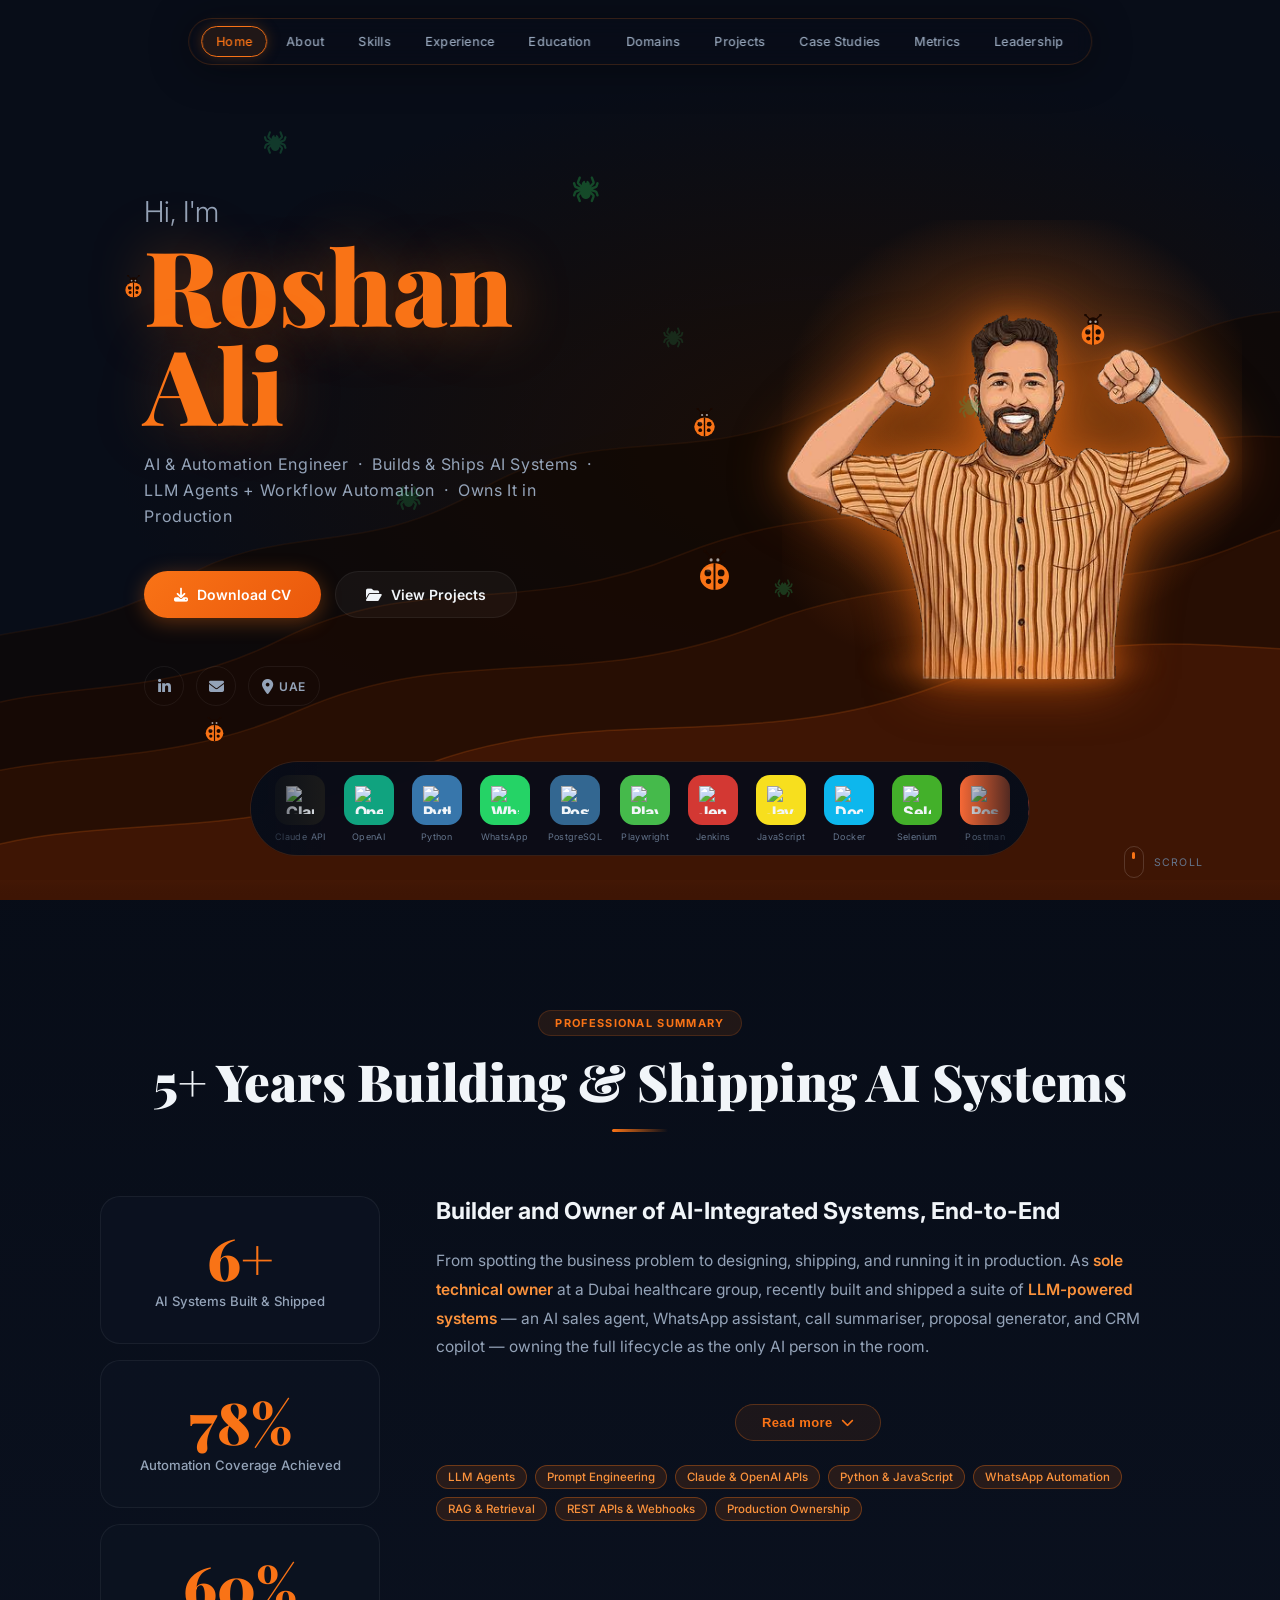
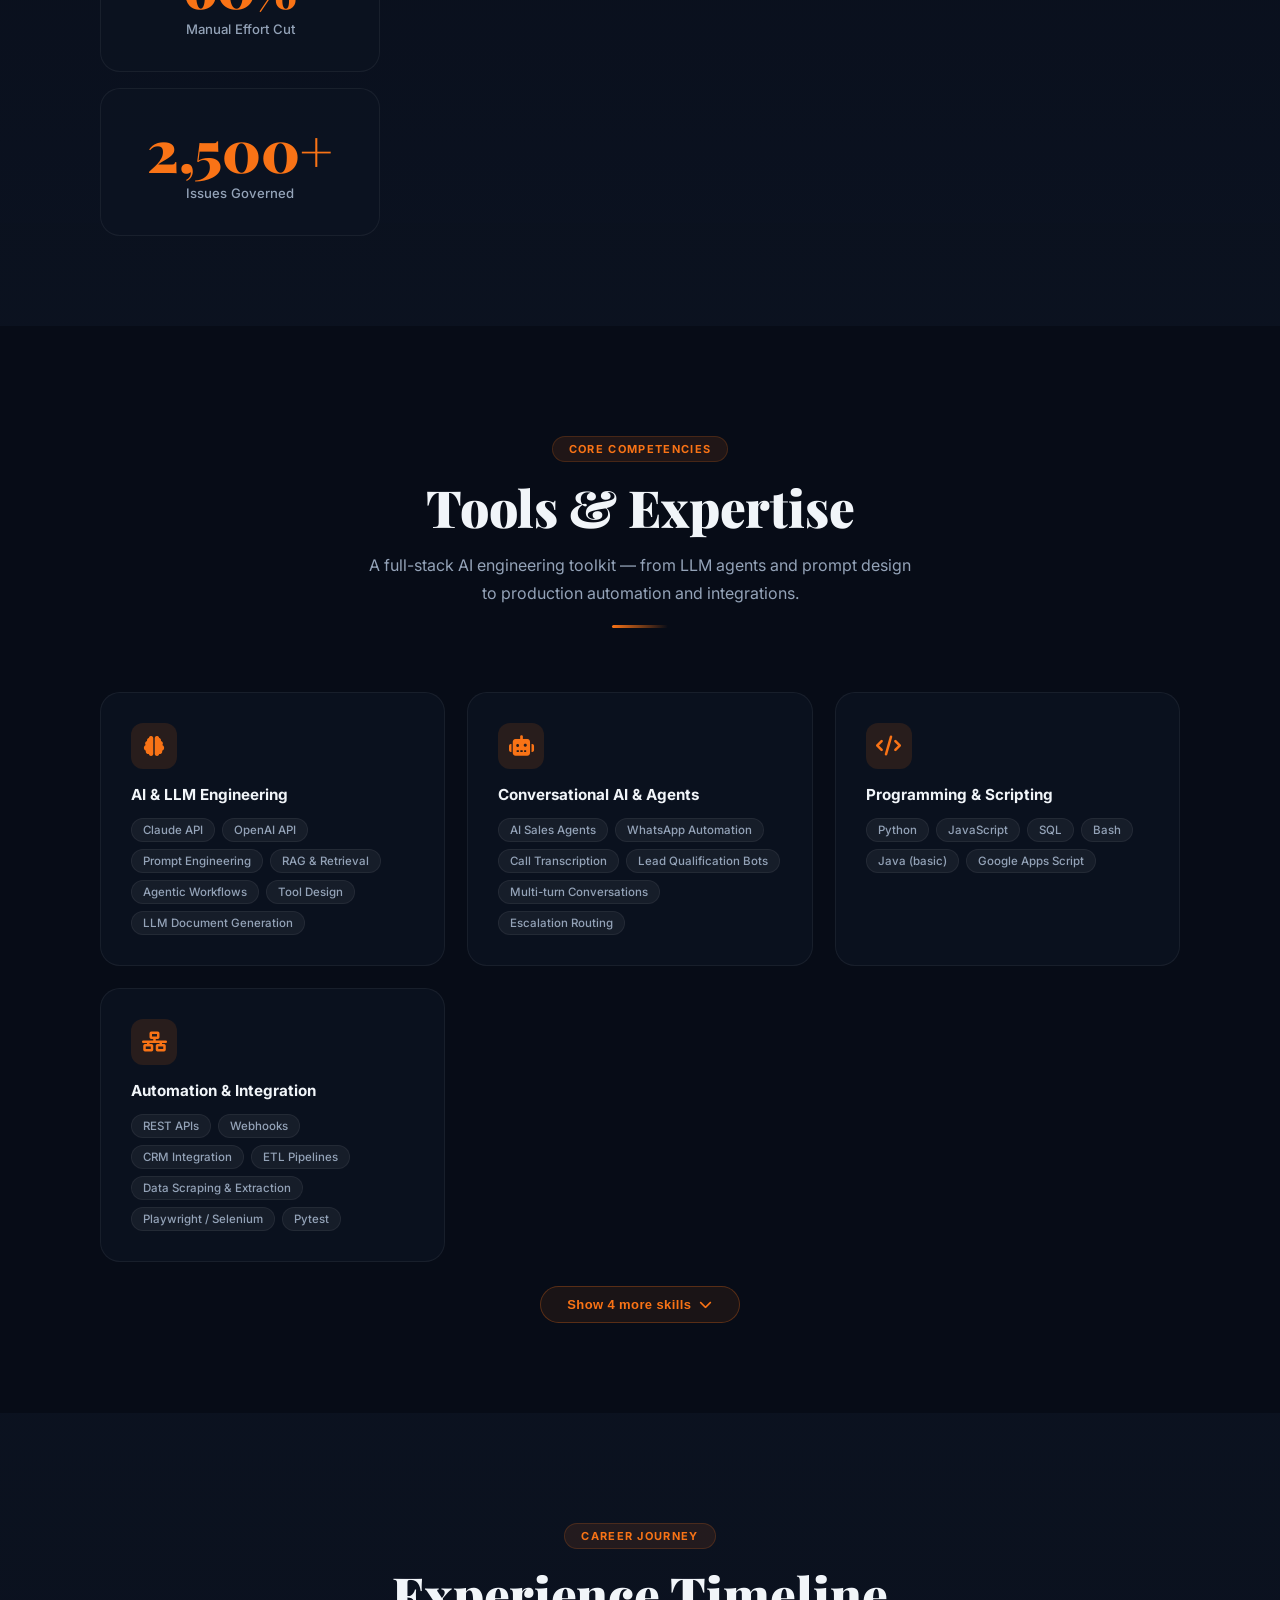
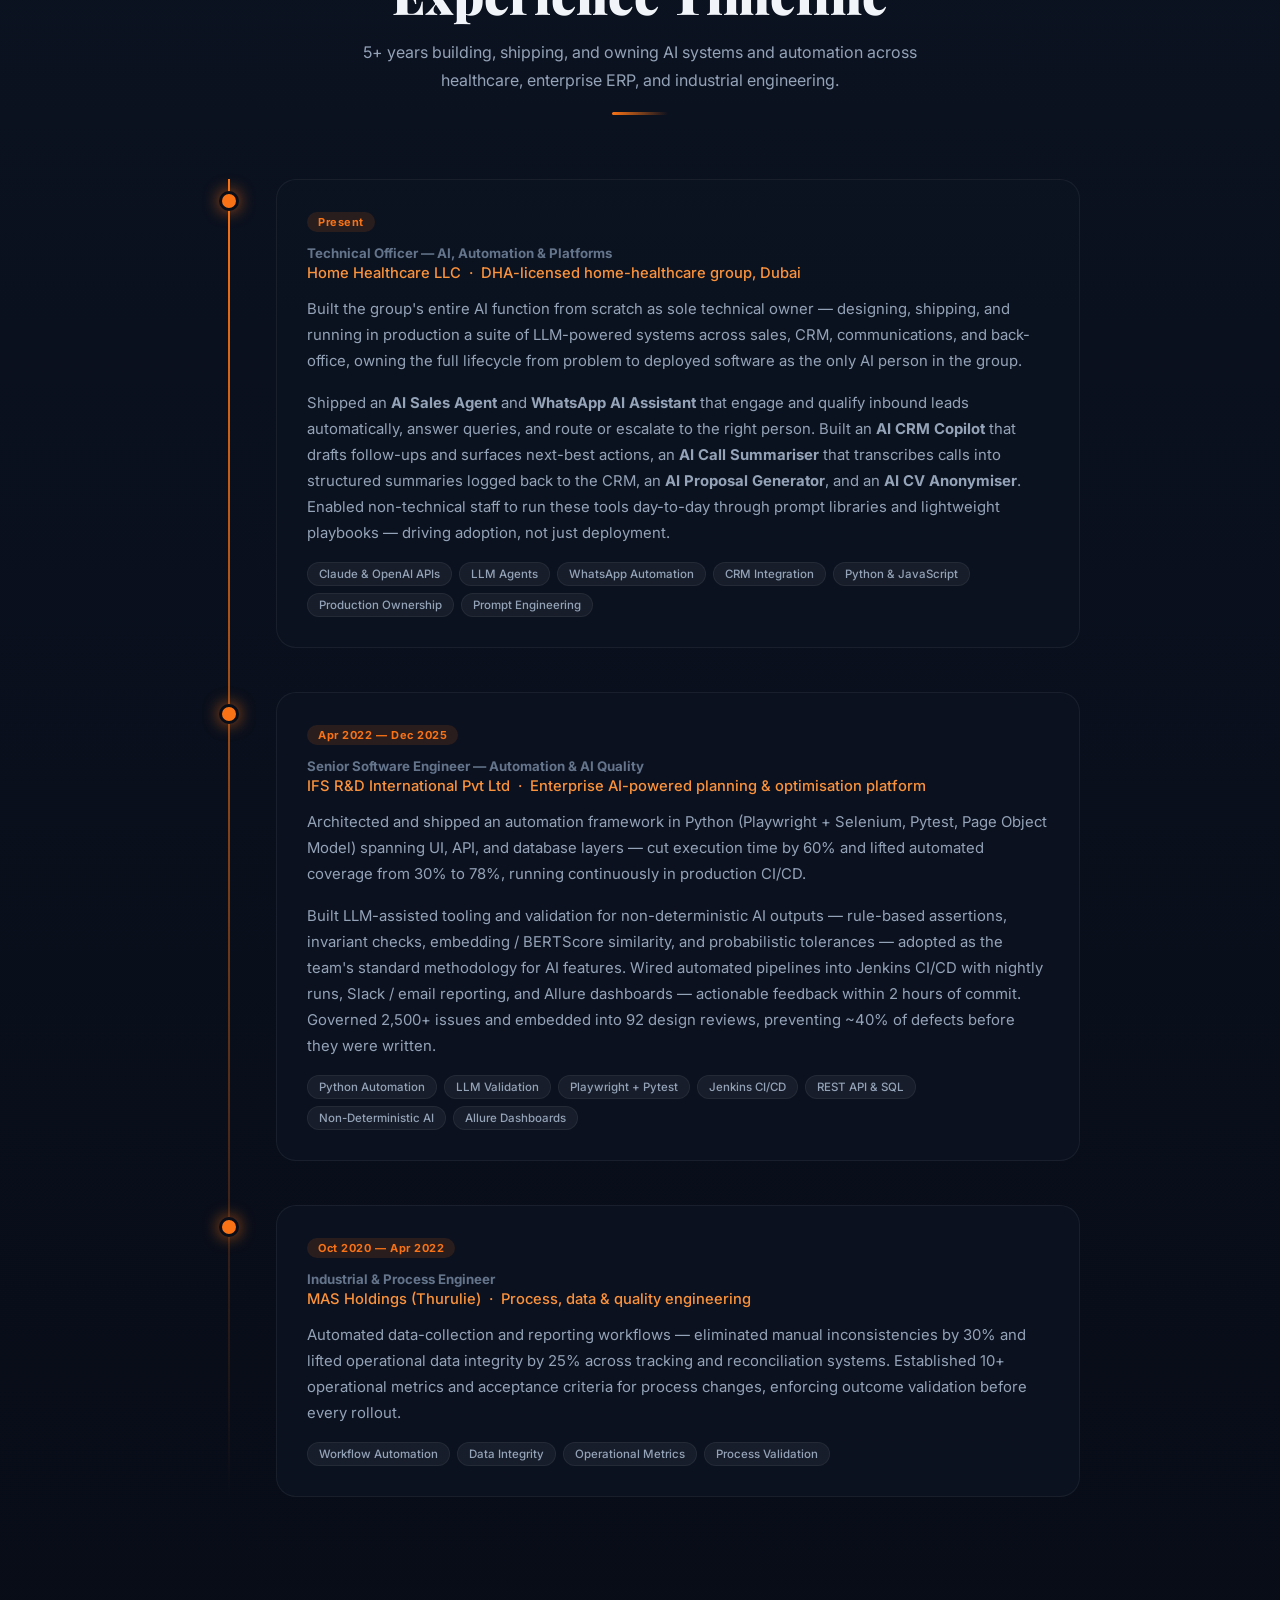
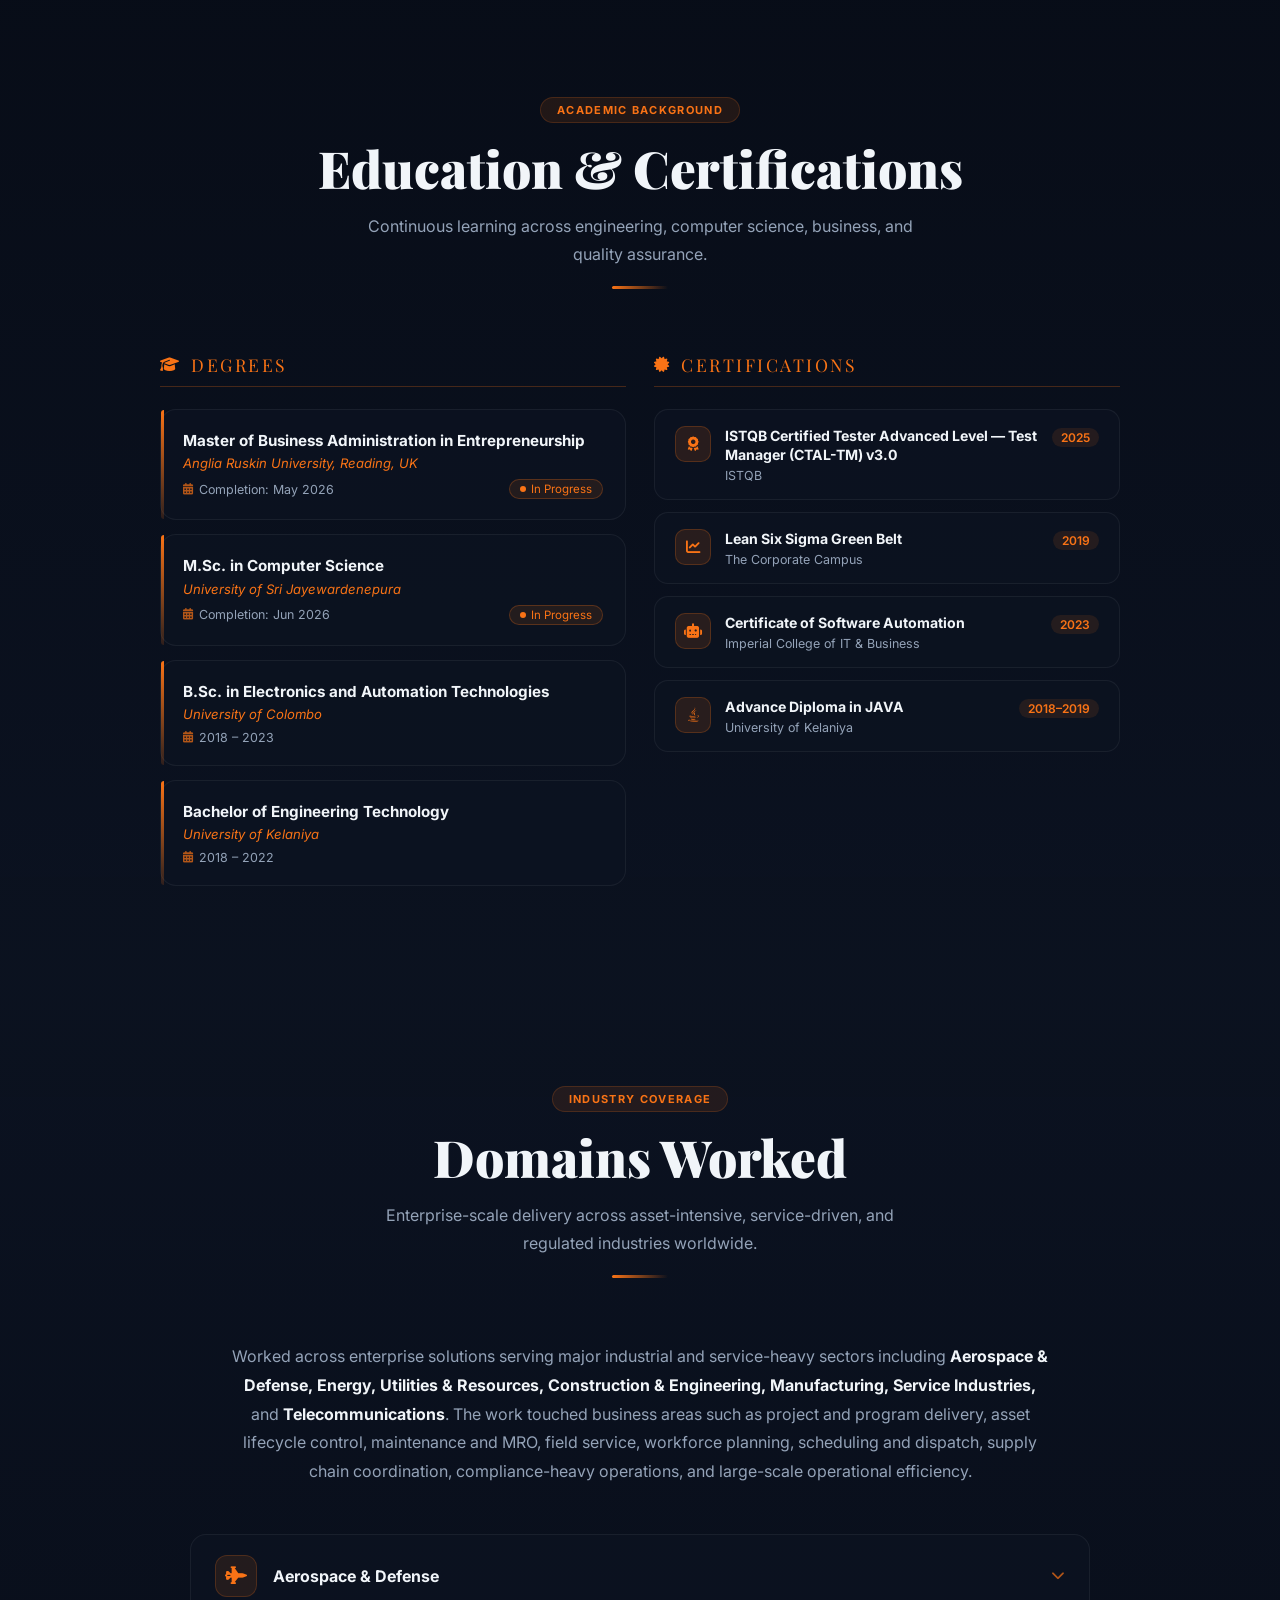
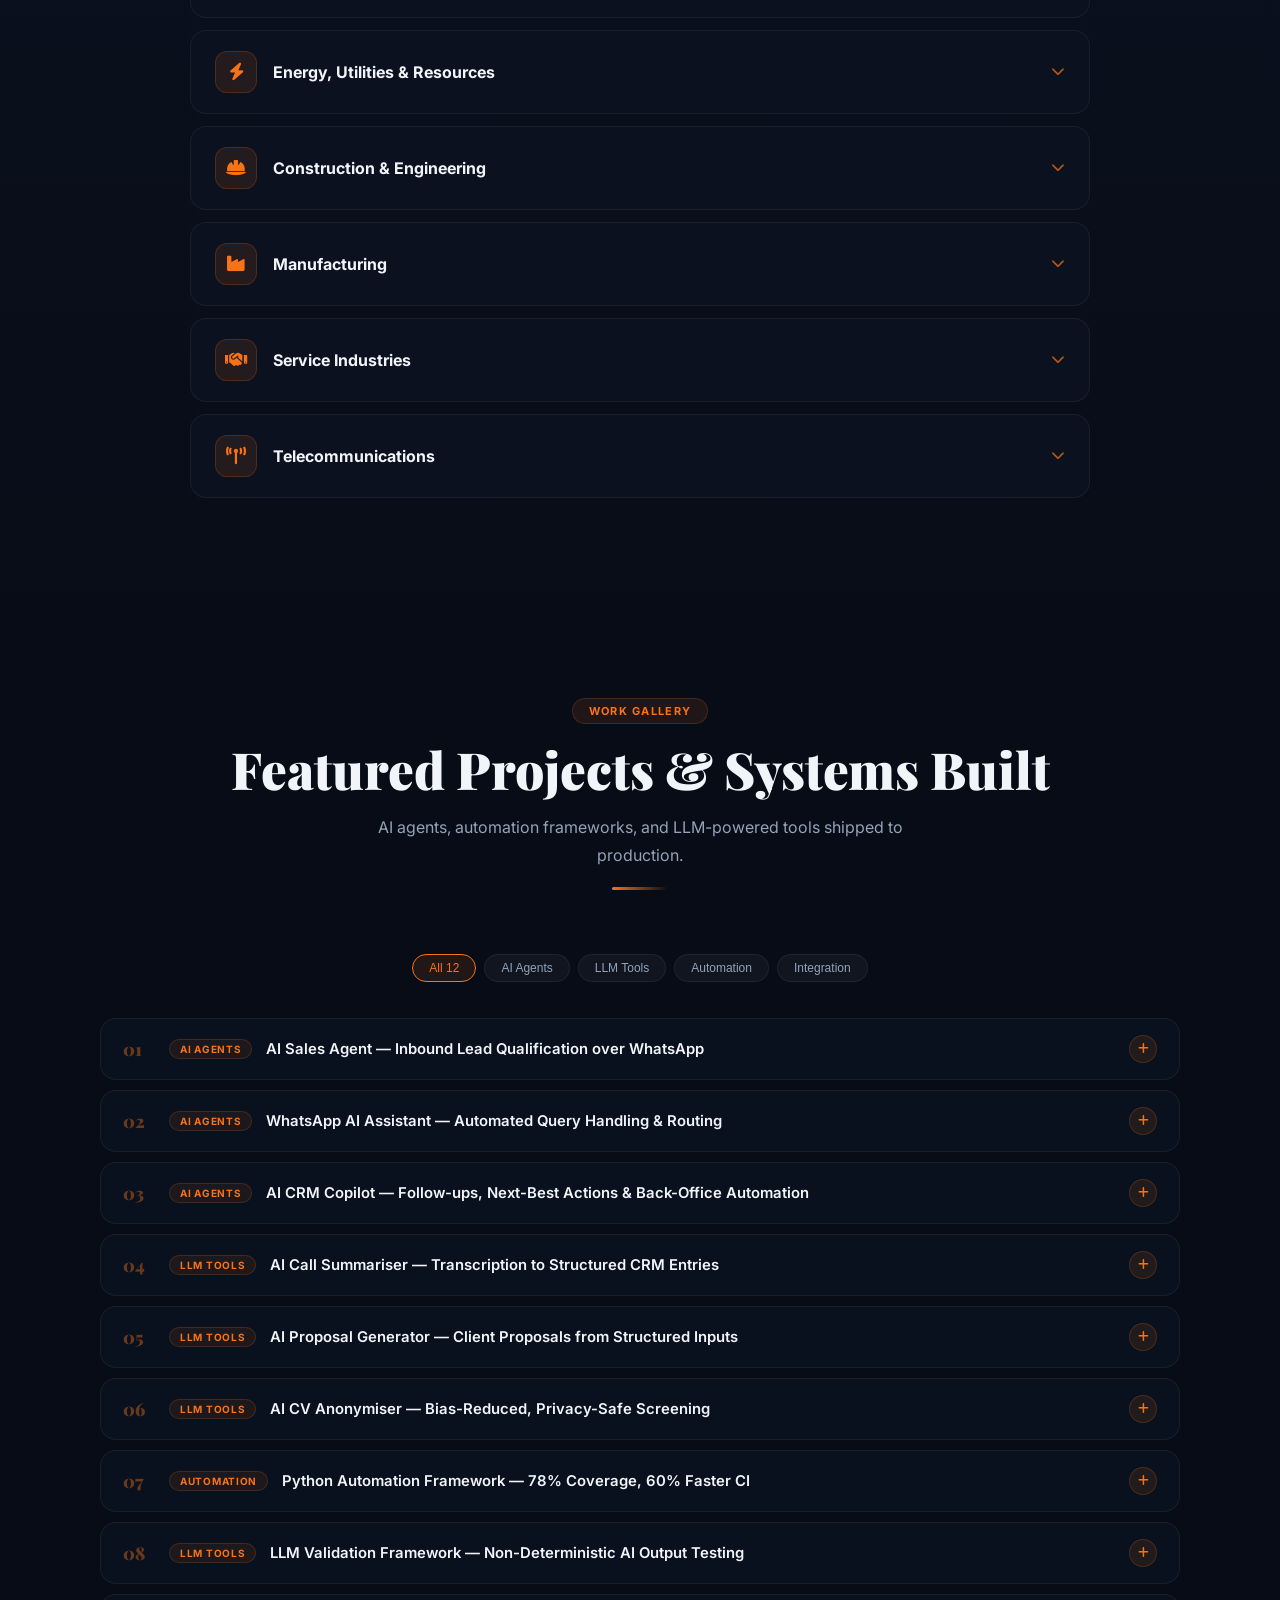
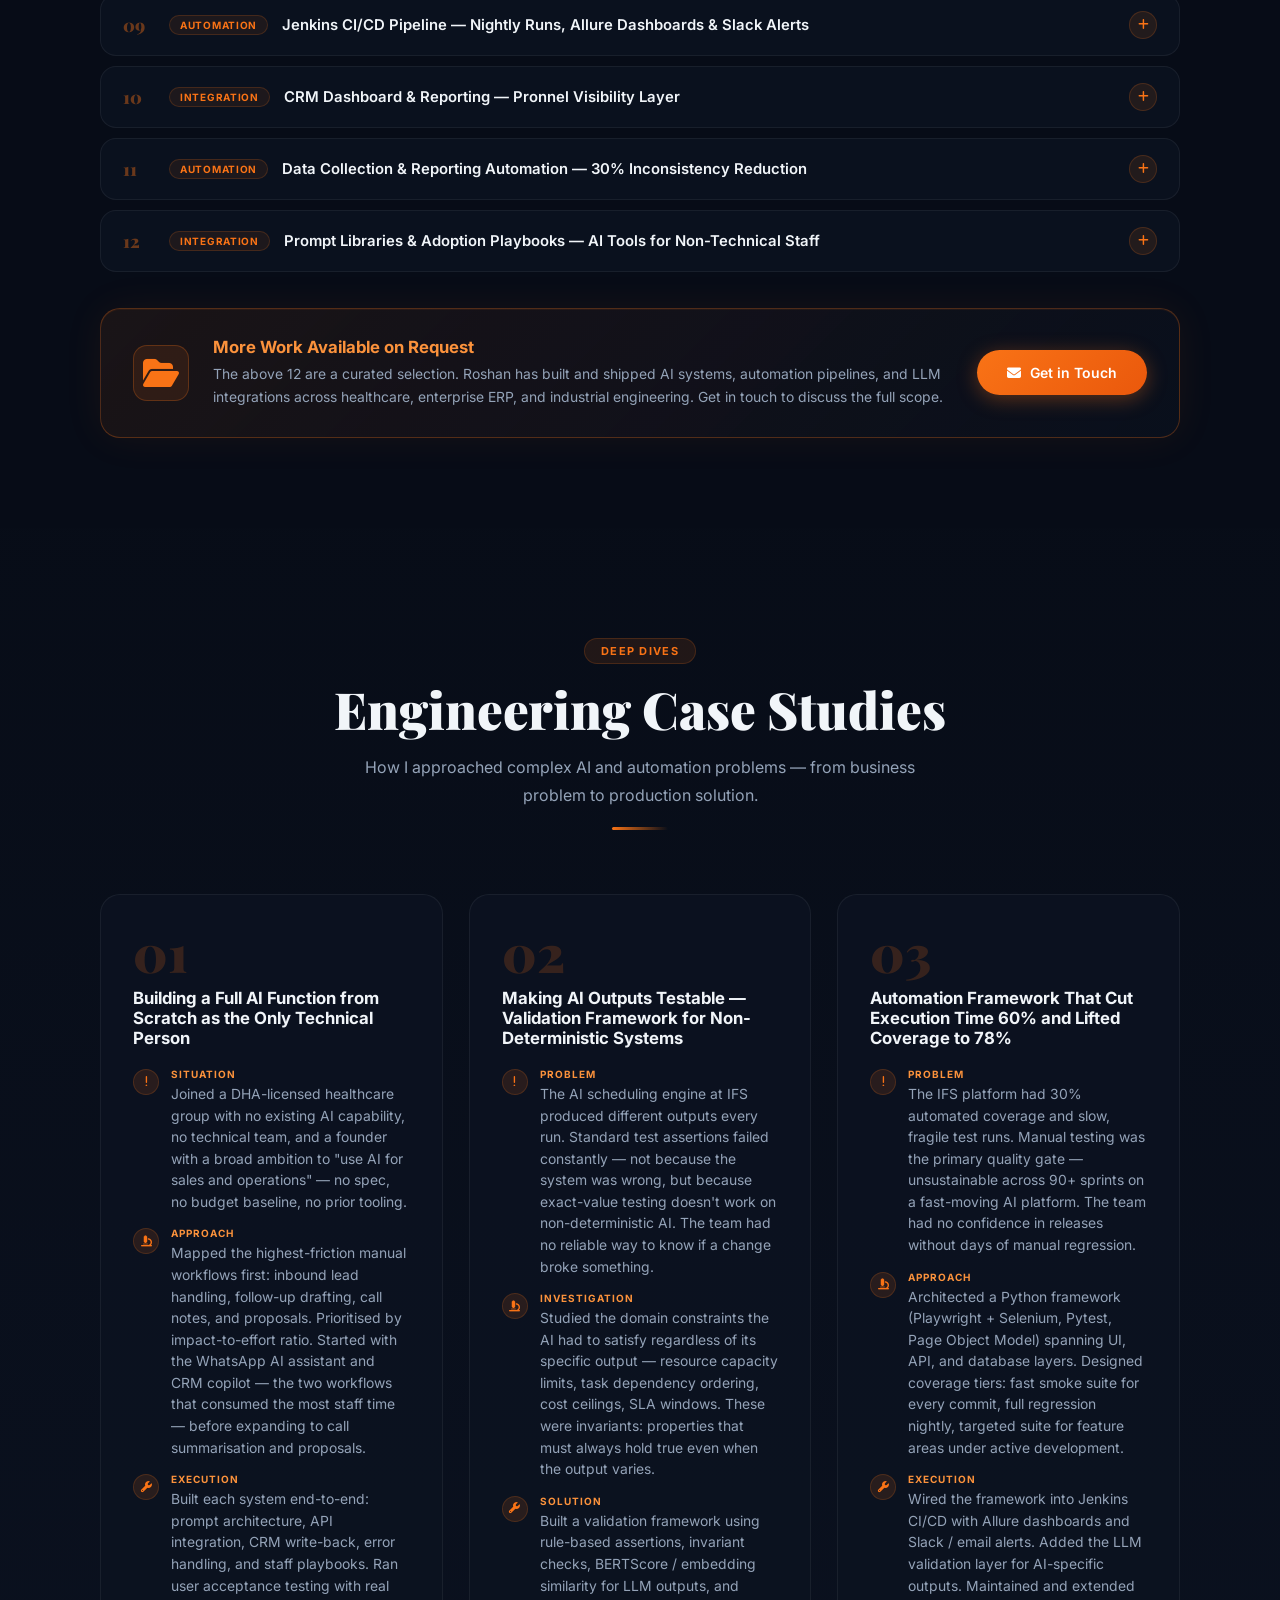
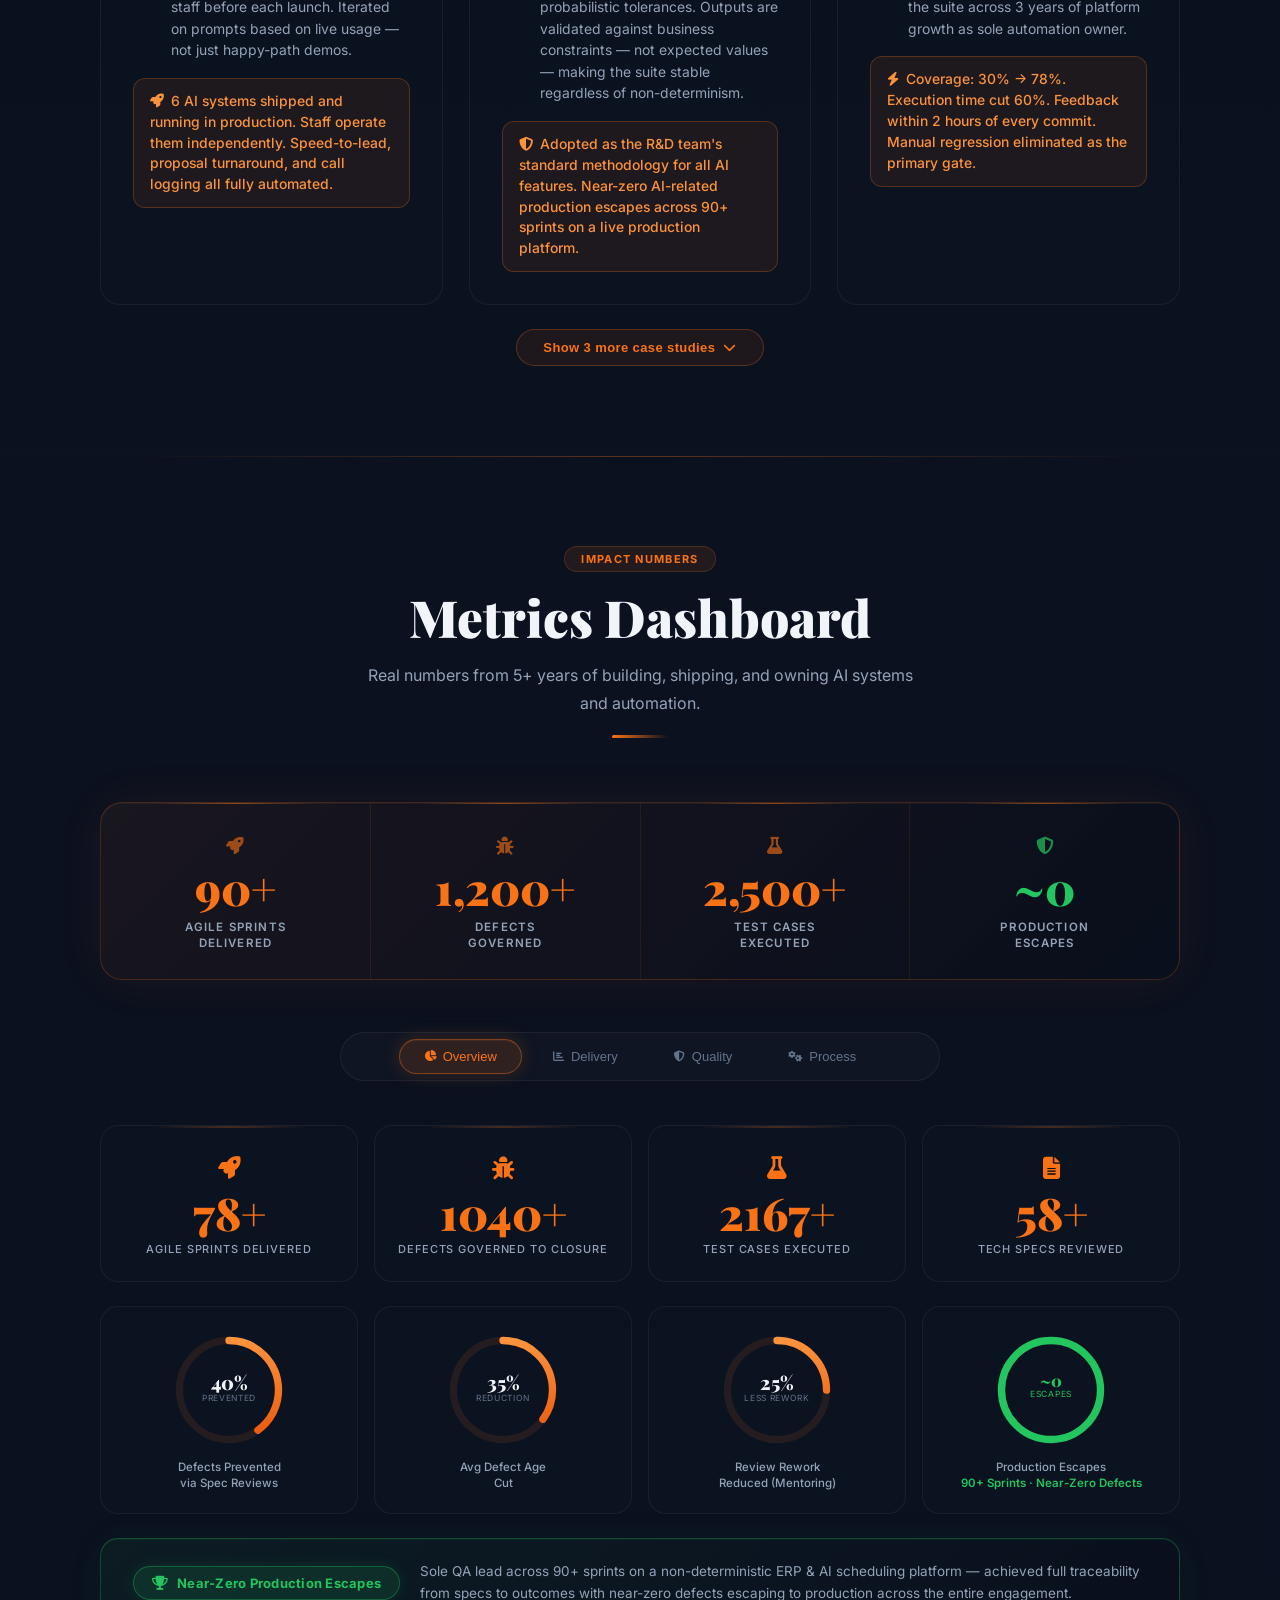
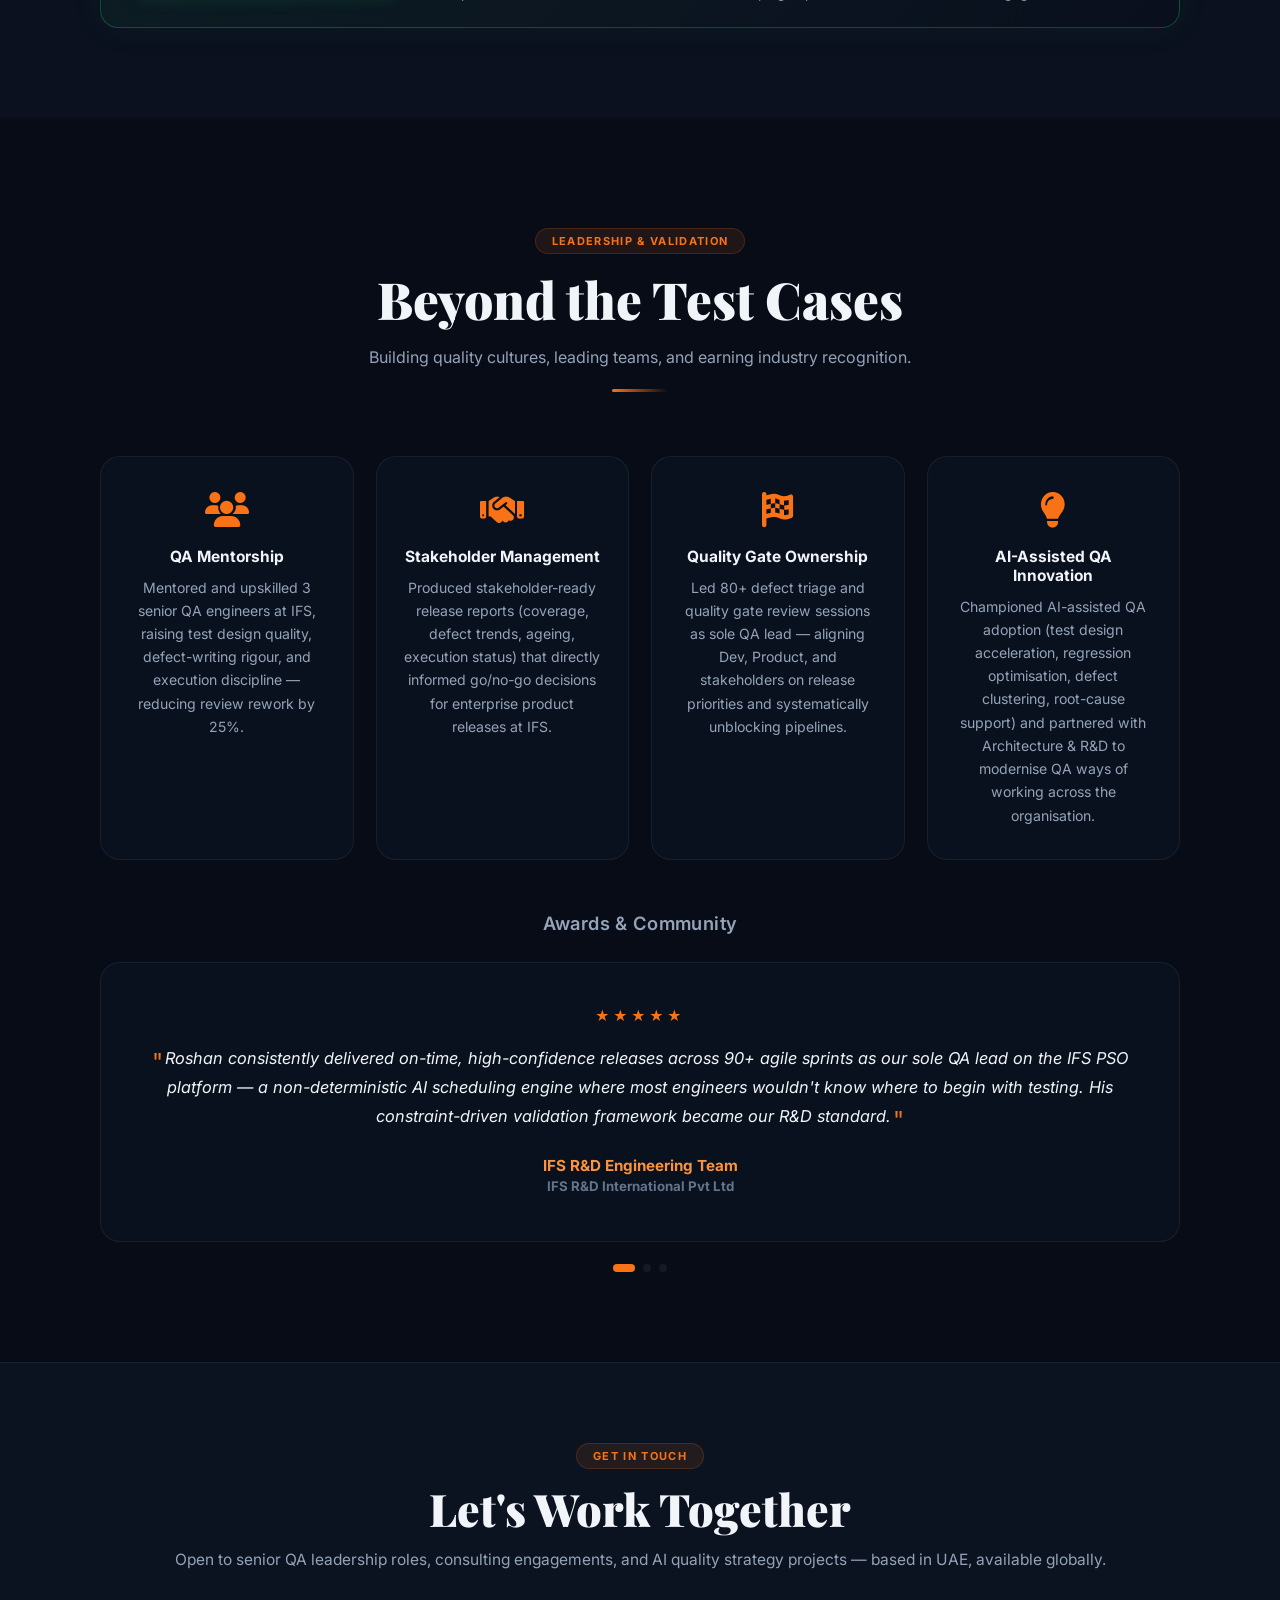
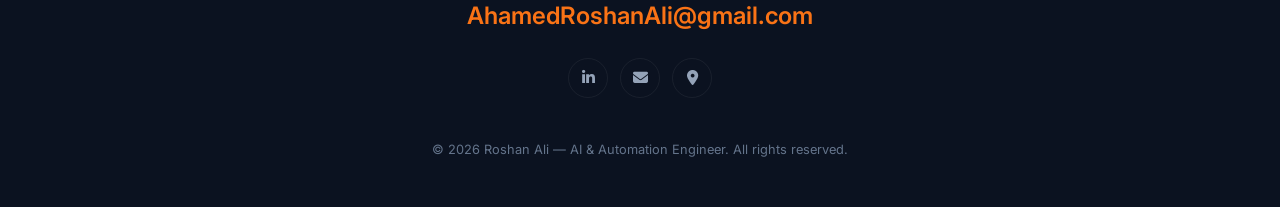
==== commit dba0ec65: "AI QA" ====
--- a/index.html
+++ b/index.html
@@ -3,7 +3,7 @@
 <head>
   <meta charset="UTF-8" />
   <meta name="viewport" content="width=device-width, initial-scale=1.0" />
-  <title>Roshan Ali | Senior AI QA Engineer</title>
+  <title>Roshan Ali | AI & Automation Engineer</title>
   <link rel="preconnect" href="https://fonts.googleapis.com" />
   <link rel="preconnect" href="https://fonts.gstatic.com" crossorigin />
   <link href="https://fonts.googleapis.com/css2?family=Inter:wght@300;400;500;600;700;800;900&family=Playfair+Display:ital,wght@0,700;0,900;1,700&display=swap" rel="stylesheet" />
@@ -1854,9 +1854,9 @@
     <div class="hero-content">
       <p class="hero-greeting">Hi, I'm</p>
       <h1 class="hero-name">Roshan Ali</h1>
-      <p class="hero-title">Senior AI QA Engineer &nbsp;·&nbsp; ERP &amp; AI Platform QA &nbsp;·&nbsp; API &amp; Data &nbsp;·&nbsp; Agile Shift-Left QA</p>
+      <p class="hero-title">AI &amp; Automation Engineer &nbsp;·&nbsp; Builds &amp; Ships AI Systems &nbsp;·&nbsp; LLM Agents + Workflow Automation &nbsp;·&nbsp; Owns It in Production</p>
       <div class="hero-buttons">
-        <a href="Roshan_Ali_SEQA.pdf" download class="btn-primary"><i class="fas fa-download"></i> Download CV</a>
+        <a href="Roshan_Ali_CV.pdf" download class="btn-primary"><i class="fas fa-download"></i> Download CV</a>
         <a href="#projects" class="btn-outline"><i class="fas fa-folder-open"></i> View Projects</a>
       </div>
       <div class="social-links">
@@ -1878,99 +1878,98 @@
       <div class="tool-carousel">
         <div class="carousel-track" id="carouselTrack">
           <div class="tool-chip" style="--cp-dur:5.2s;--cp-del:0s">
+            <div class="tool-chip-icon" style="background:#1a1a1a;">
+              <img src="https://cdn.simpleicons.org/anthropic/ffffff" width="28" height="28" alt="Claude API">
+            </div>
+            <span class="tool-chip-label">Claude API</span>
+          </div>
+          <div class="tool-chip" style="--cp-dur:6.8s;--cp-del:0.6s">
+            <div class="tool-chip-icon" style="background:#10a37f;">
+              <img src="https://cdn.simpleicons.org/openai/ffffff" width="28" height="28" alt="OpenAI">
+            </div>
+            <span class="tool-chip-label">OpenAI</span>
+          </div>
+          <div class="tool-chip" style="--cp-dur:5.4s;--cp-del:1.1s">
+            <div class="tool-chip-icon" style="background:#3776AB;">
+              <img src="https://cdn.simpleicons.org/python/ffffff" width="28" height="28" alt="Python">
+            </div>
+            <span class="tool-chip-label">Python</span>
+          </div>
+          <div class="tool-chip" style="--cp-dur:6.3s;--cp-del:1.7s">
+            <div class="tool-chip-icon" style="background:#25D366;">
+              <img src="https://cdn.simpleicons.org/whatsapp/ffffff" width="28" height="28" alt="WhatsApp">
+            </div>
+            <span class="tool-chip-label">WhatsApp</span>
+          </div>
+          <div class="tool-chip" style="--cp-dur:5.9s;--cp-del:2.3s">
+            <div class="tool-chip-icon" style="background:#336791;">
+              <img src="https://cdn.simpleicons.org/postgresql/ffffff" width="28" height="28" alt="PostgreSQL">
+            </div>
+            <span class="tool-chip-label">PostgreSQL</span>
+          </div>
+          <div class="tool-chip" style="--cp-dur:5.5s;--cp-del:2.9s">
+            <div class="tool-chip-icon" style="background:#45ba4b;">
+              <img src="https://cdn.simpleicons.org/playwright/ffffff" width="28" height="28" alt="Playwright">
+            </div>
+            <span class="tool-chip-label">Playwright</span>
+          </div>
+          <div class="tool-chip" style="--cp-dur:7.4s;--cp-del:3.4s">
+            <div class="tool-chip-icon" style="background:#D33833;">
+              <img src="https://cdn.simpleicons.org/jenkins/ffffff" width="28" height="28" alt="Jenkins">
+            </div>
+            <span class="tool-chip-label">Jenkins</span>
+          </div>
+          <div class="tool-chip" style="--cp-dur:6.6s;--cp-del:3.9s">
+            <div class="tool-chip-icon" style="background:#F7DF1E;">
+              <img src="https://cdn.simpleicons.org/javascript/000000" width="28" height="28" alt="JavaScript">
+            </div>
+            <span class="tool-chip-label">JavaScript</span>
+          </div>
+          <div class="tool-chip" style="--cp-dur:7.0s;--cp-del:4.5s">
+            <div class="tool-chip-icon" style="background:#0db7ed;">
+              <img src="https://cdn.simpleicons.org/docker/ffffff" width="28" height="28" alt="Docker">
+            </div>
+            <span class="tool-chip-label">Docker</span>
+          </div>
+          <div class="tool-chip" style="--cp-dur:5.6s;--cp-del:5.0s">
+            <div class="tool-chip-icon" style="background:#43B02A;">
+              <img src="https://cdn.simpleicons.org/selenium/ffffff" width="28" height="28" alt="Selenium">
+            </div>
+            <span class="tool-chip-label">Selenium</span>
+          </div>
+          <div class="tool-chip" style="--cp-dur:6.1s;--cp-del:5.5s">
             <div class="tool-chip-icon" style="background:#FF6C37;">
               <img src="https://cdn.simpleicons.org/postman/ffffff" width="28" height="28" alt="Postman">
             </div>
             <span class="tool-chip-label">Postman</span>
           </div>
-          <div class="tool-chip" style="--cp-dur:6.8s;--cp-del:0.6s">
-            <div class="tool-chip-icon" style="background:#336791;">
-              <img src="https://cdn.simpleicons.org/postgresql/ffffff" width="28" height="28" alt="SQL">
+          <div class="tool-chip" style="--cp-dur:5.8s;--cp-del:0.4s">
+            <div class="tool-chip-icon" style="background:#F05032;">
+              <img src="https://cdn.simpleicons.org/git/ffffff" width="28" height="28" alt="Git">
             </div>
-            <span class="tool-chip-label">SQL / DB</span>
-          </div>
-          <div class="tool-chip" style="--cp-dur:5.5s;--cp-del:1.1s">
-            <div class="tool-chip-icon" style="background:#43B02A;">
-              <img src="https://cdn.simpleicons.org/selenium/ffffff" width="28" height="28" alt="Selenium">
+            <span class="tool-chip-label">Git</span>
+          </div>
+          <div class="tool-chip" style="--cp-dur:7.3s;--cp-del:1.2s">
+            <div class="tool-chip-icon" style="background:#181717;">
+              <img src="https://cdn.simpleicons.org/github/ffffff" width="28" height="28" alt="GitHub">
             </div>
-            <span class="tool-chip-label">Selenium</span>
-          </div>
-          <div class="tool-chip" style="--cp-dur:7.1s;--cp-del:1.8s">
+            <span class="tool-chip-label">GitHub</span>
+          </div>
+          <div class="tool-chip" style="--cp-dur:6.4s;--cp-del:2.1s">
+            <div class="tool-chip-icon" style="background:#2088FF;">
+              <img src="https://cdn.simpleicons.org/githubactions/ffffff" width="28" height="28" alt="GH Actions">
+            </div>
+            <span class="tool-chip-label">GH Actions</span>
+          </div>
+          <div class="tool-chip" style="--cp-dur:5.3s;--cp-del:3.0s">
             <div class="tool-chip-icon" style="background:#0052CC;">
               <img src="https://cdn.simpleicons.org/jira/ffffff" width="28" height="28" alt="Jira">
             </div>
             <span class="tool-chip-label">Jira</span>
           </div>
-          <div class="tool-chip" style="--cp-dur:5.9s;--cp-del:2.3s">
-            <div class="tool-chip-icon" style="background:#1565C0;">
-              <img src="https://cdn.simpleicons.org/xray/ffffff" width="28" height="28" alt="Xray"
-                   onerror="this.parentElement.innerHTML='<span style=\'color:#fff;font-size:14px;font-weight:700;\'>Xr</span>'">
-            </div>
-            <span class="tool-chip-label">Xray</span>
-          </div>
-          <div class="tool-chip" style="--cp-dur:6.3s;--cp-del:2.9s">
-            <div class="tool-chip-icon" style="background:#172B4D;">
-              <img src="https://cdn.simpleicons.org/confluence/ffffff" width="28" height="28" alt="Confluence">
-            </div>
-            <span class="tool-chip-label">Confluence</span>
-          </div>
-          <div class="tool-chip" style="--cp-dur:5.7s;--cp-del:3.4s">
-            <div class="tool-chip-icon" style="background:#85EA2D;">
-              <img src="https://cdn.simpleicons.org/swagger/1a2a1a" width="28" height="28" alt="Swagger">
-            </div>
-            <span class="tool-chip-label">Swagger</span>
-          </div>
-          <div class="tool-chip" style="--cp-dur:7.4s;--cp-del:3.9s">
-            <div class="tool-chip-icon" style="background:#D33833;">
-              <img src="https://cdn.simpleicons.org/jenkins/ffffff" width="28" height="28" alt="Jenkins">
-            </div>
-            <span class="tool-chip-label">Jenkins</span>
-          </div>
-          <div class="tool-chip" style="--cp-dur:5.4s;--cp-del:4.5s">
-            <div class="tool-chip-icon" style="background:#3776AB;">
-              <img src="https://cdn.simpleicons.org/python/ffffff" width="28" height="28" alt="Python">
-            </div>
-            <span class="tool-chip-label">Python</span>
-          </div>
-          <div class="tool-chip" style="--cp-dur:6.6s;--cp-del:5.1s">
-            <div class="tool-chip-icon" style="background:#F05032;">
-              <img src="https://cdn.simpleicons.org/git/ffffff" width="28" height="28" alt="Git">
-            </div>
-            <span class="tool-chip-label">Git</span>
-          </div>
-          <div class="tool-chip" style="--cp-dur:5.8s;--cp-del:5.6s">
-            <div class="tool-chip-icon" style="background:#17202C;">
-              <img src="https://cdn.simpleicons.org/cypress/ffffff" width="28" height="28" alt="Cypress">
-            </div>
-            <span class="tool-chip-label">Cypress</span>
-          </div>
-          <div class="tool-chip" style="--cp-dur:7.0s;--cp-del:0.3s">
-            <div class="tool-chip-icon" style="background:#0db7ed;">
-              <img src="https://cdn.simpleicons.org/docker/ffffff" width="28" height="28" alt="Docker">
-            </div>
-            <span class="tool-chip-label">Docker</span>
-          </div>
-          <div class="tool-chip" style="--cp-dur:5.6s;--cp-del:1.5s">
-            <div class="tool-chip-icon" style="background:#F46800;">
-              <img src="https://cdn.simpleicons.org/grafana/ffffff" width="28" height="28" alt="Grafana">
-            </div>
-            <span class="tool-chip-label">Grafana</span>
-          </div>
-          <div class="tool-chip" style="--cp-dur:6.1s;--cp-del:2.7s">
-            <div class="tool-chip-icon" style="background:#65C2E8;color:#1a1a1a;font-size:12px;font-weight:700;">TR</div>
-            <span class="tool-chip-label">TestRail</span>
-          </div>
-          <div class="tool-chip" style="--cp-dur:7.3s;--cp-del:4.2s">
-            <div class="tool-chip-icon" style="background:#1a1a1a;">
-              <img src="https://cdn.simpleicons.org/anthropic/ffffff" width="28" height="28" alt="AI / LLMs">
-            </div>
-            <span class="tool-chip-label">AI / LLMs</span>
-          </div>
-          <div class="tool-chip" style="--cp-dur:5.3s;--cp-del:5.8s">
-            <div class="tool-chip-icon" style="background:#181717;">
-              <img src="https://cdn.simpleicons.org/github/ffffff" width="28" height="28" alt="GitHub">
-            </div>
-            <span class="tool-chip-label">GitHub</span>
+          <div class="tool-chip" style="--cp-dur:6.9s;--cp-del:4.0s">
+            <div class="tool-chip-icon" style="background:#f97316;color:#fff;font-size:13px;font-weight:800;">Py</div>
+            <span class="tool-chip-label">Pytest</span>
           </div>
         </div>
       </div>
@@ -1990,63 +1989,61 @@
   <section id="about">
     <div class="section-header">
       <span class="section-tag">Professional Summary</span>
-      <h2 class="section-title">5+ Years of Quality Excellence</h2>
+      <h2 class="section-title">5+ Years Building &amp; Shipping AI Systems</h2>
       <div class="glow-divider"></div>
     </div>
     <div class="about-layout">
       <div class="about-stats">
         <div class="card stat-card reveal">
-          <div class="stat-num">90+</div>
-          <div class="stat-lbl">Agile Sprints Delivered</div>
+          <div class="stat-num">6+</div>
+          <div class="stat-lbl">AI Systems Built &amp; Shipped</div>
         </div>
         <div class="card stat-card reveal">
-          <div class="stat-num">1,200+</div>
-          <div class="stat-lbl">Defects Governed to Closure</div>
+          <div class="stat-num">78%</div>
+          <div class="stat-lbl">Automation Coverage Achieved</div>
+        </div>
+        <div class="card stat-card reveal">
+          <div class="stat-num">60%</div>
+          <div class="stat-lbl">Manual Effort Cut</div>
         </div>
         <div class="card stat-card reveal">
           <div class="stat-num">2,500+</div>
-          <div class="stat-lbl">Test Cases Executed</div>
-        </div>
-        <div class="card stat-card reveal">
-          <div class="stat-num">92</div>
-          <div class="stat-lbl">Tech Specs Reviewed</div>
+          <div class="stat-lbl">Issues Governed</div>
         </div>
       </div>
       <div class="about-narrative reveal">
-        <h3>Engineering Quality in the Age of Intelligent Systems</h3>
+        <h3>Builder and Owner of AI-Integrated Systems, End-to-End</h3>
         <p>
-          <strong>ISTQB Certified Test Manager (CTAL-TM)</strong> and <strong>Lean Six Sigma Green Belt</strong>
-          with 5+ years of hands-on experience architecting quality strategies for complex,
-          non-deterministic <strong>ERP and AI scheduling platforms</strong>. Proven track record of
-          orchestrating end-to-end validation across functional, performance, and security-aware
-          testing while remaining deeply embedded in <strong>API, data, and system-level verification</strong>.
+          From spotting the business problem to designing, shipping, and running it in production. As
+          <strong>sole technical owner</strong> at a Dubai healthcare group, recently built and shipped a suite of
+          <strong>LLM-powered systems</strong> — an AI sales agent, WhatsApp assistant, call summariser,
+          proposal generator, and CRM copilot — owning the full lifecycle as the only AI person in the room.
         </p>
         <div class="about-extra" id="aboutExtra">
           <p>
-            Drove <strong>near-zero-defect releases</strong> by pioneering AI-assisted testing,
-            optimising regression coverage, and accelerating root-cause resolution across sophisticated
-            software-hardware implementations. Specialised in designing custom constraint-driven
-            frameworks — rules, invariants, feasibility, cost, and impact checks — for
-            <strong>non-deterministic AI output validation</strong>.
+            5+ years across engineering and quality writing <strong>Python and JavaScript</strong> against APIs,
+            webhooks, and databases, with practical LLM work — <strong>Claude and OpenAI APIs</strong>, prompt
+            engineering, retrieval and agentic tool design — plus disciplined validation of non-deterministic
+            output so systems stay reliable once live.
           </p>
           <p>
-            Recognised for taking full ownership of quality outcomes, <strong>mentoring senior QA
-            engineers</strong>, and influencing cross-functional teams to adopt shift-left practices
-            that prevent defects before they reach development.
+            Comfortable translating vague founder asks into working software and <strong>owning uptime, cost,
+            and adoption</strong> of everything I build. Not just a builder — a production owner who sees
+            projects through from idea to deployed, adopted, running system.
           </p>
         </div>
         <button class="show-more-btn" id="aboutToggle" onclick="toggleAbout()">
           <span>Read more</span><i class="fas fa-chevron-down"></i>
         </button>
         <div class="tag-row">
-          <span class="tag tag-orange">ISTQB CTAL-TM</span>
-          <span class="tag tag-orange">Lean Six Sigma Green Belt</span>
-          <span class="tag tag-orange">Risk-Based Testing</span>
-          <span class="tag tag-orange">Shift-Left QA</span>
-          <span class="tag tag-orange">Non-Deterministic AI Validation</span>
-          <span class="tag tag-orange">ERP Platform QA</span>
-          <span class="tag tag-orange">Defect Governance</span>
-          <span class="tag tag-orange">API &amp; Data Validation</span>
+          <span class="tag tag-orange">LLM Agents</span>
+          <span class="tag tag-orange">Prompt Engineering</span>
+          <span class="tag tag-orange">Claude &amp; OpenAI APIs</span>
+          <span class="tag tag-orange">Python &amp; JavaScript</span>
+          <span class="tag tag-orange">WhatsApp Automation</span>
+          <span class="tag tag-orange">RAG &amp; Retrieval</span>
+          <span class="tag tag-orange">REST APIs &amp; Webhooks</span>
+          <span class="tag tag-orange">Production Ownership</span>
         </div>
       </div>
     </div>
@@ -2059,92 +2056,90 @@
     <div class="section-header">
       <span class="section-tag">Core Competencies</span>
       <h2 class="section-title">Tools &amp; Expertise</h2>
-      <p class="section-subtitle">A comprehensive toolkit for end-to-end quality engineering across modern enterprise environments.</p>
+      <p class="section-subtitle">A full-stack AI engineering toolkit — from LLM agents and prompt design to production automation and integrations.</p>
       <div class="glow-divider"></div>
     </div>
     <div class="skills-grid">
 
       <div class="card skill-card reveal">
-        <div class="skill-card-icon"><i class="fas fa-chess-rook"></i></div>
-        <h4>Test Management &amp; Strategy</h4>
+        <div class="skill-card-icon"><i class="fas fa-brain"></i></div>
+        <h4>AI &amp; LLM Engineering</h4>
         <div class="tag-wrap">
-          <span class="tag">Test Strategy &amp; Planning</span><span class="tag">Risk-Based Testing</span>
-          <span class="tag">Release Readiness</span><span class="tag">JIRA</span>
-          <span class="tag">Xray</span><span class="tag">Confluence</span>
-          <span class="tag">TestRail</span><span class="tag">RTC</span>
+          <span class="tag">Claude API</span><span class="tag">OpenAI API</span>
+          <span class="tag">Prompt Engineering</span><span class="tag">RAG &amp; Retrieval</span>
+          <span class="tag">Agentic Workflows</span><span class="tag">Tool Design</span>
+          <span class="tag">LLM Document Generation</span>
         </div>
       </div>
 
       <div class="card skill-card reveal">
-        <div class="skill-card-icon"><i class="fas fa-brain"></i></div>
-        <h4>ERP &amp; AI Platform QA</h4>
+        <div class="skill-card-icon"><i class="fas fa-robot"></i></div>
+        <h4>Conversational AI &amp; Agents</h4>
         <div class="tag-wrap">
-          <span class="tag">E2E ERP Testing</span><span class="tag">AI PSO Scheduling</span>
-          <span class="tag">Non-Deterministic Validation</span>
-          <span class="tag">Constraint-Driven Frameworks</span>
-          <span class="tag">Invariant Checks</span><span class="tag">Feasibility Testing</span>
+          <span class="tag">AI Sales Agents</span><span class="tag">WhatsApp Automation</span>
+          <span class="tag">Call Transcription</span><span class="tag">Lead Qualification Bots</span>
+          <span class="tag">Multi-turn Conversations</span><span class="tag">Escalation Routing</span>
+        </div>
+      </div>
+
+      <div class="card skill-card reveal">
+        <div class="skill-card-icon"><i class="fas fa-code"></i></div>
+        <h4>Programming &amp; Scripting</h4>
+        <div class="tag-wrap">
+          <span class="tag">Python</span><span class="tag">JavaScript</span>
+          <span class="tag">SQL</span><span class="tag">Bash</span>
+          <span class="tag">Java (basic)</span><span class="tag">Google Apps Script</span>
         </div>
       </div>
 
       <div class="card skill-card reveal">
         <div class="skill-card-icon"><i class="fas fa-network-wired"></i></div>
-        <h4>API &amp; Data Validation</h4>
+        <h4>Automation &amp; Integration</h4>
         <div class="tag-wrap">
-          <span class="tag">Postman</span><span class="tag">Swagger</span>
-          <span class="tag">SQL / Database Validation</span>
-          <span class="tag">Data Integrity</span><span class="tag">Log Analysis</span>
-          <span class="tag">End-to-End Data Correctness</span>
-        </div>
-      </div>
-
-      <div class="card skill-card reveal">
-        <div class="skill-card-icon"><i class="fas fa-check-double"></i></div>
-        <h4>Functional &amp; Regression Testing</h4>
+          <span class="tag">REST APIs</span><span class="tag">Webhooks</span>
+          <span class="tag">CRM Integration</span><span class="tag">ETL Pipelines</span>
+          <span class="tag">Data Scraping &amp; Extraction</span><span class="tag">Playwright / Selenium</span>
+          <span class="tag">Pytest</span>
+        </div>
+      </div>
+
+      <div class="card skill-card reveal expand-hidden">
+        <div class="skill-card-icon"><i class="fas fa-shield-alt"></i></div>
+        <h4>Non-Deterministic AI Validation</h4>
         <div class="tag-wrap">
-          <span class="tag">Functional Testing</span><span class="tag">Regression Testing</span>
-          <span class="tag">Integration Testing</span><span class="tag">Smoke Testing</span>
-          <span class="tag">UAT</span><span class="tag">Production Sign-Off</span>
-          <span class="tag">Exploratory Testing</span>
-        </div>
-      </div>
-
-      <div class="card skill-card reveal expand-hidden">
-        <div class="skill-card-icon"><i class="fas fa-bug"></i></div>
-        <h4>Defect Lifecycle Governance</h4>
-        <div class="tag-wrap">
-          <span class="tag">Defect Triage</span><span class="tag">Root-Cause Analysis</span>
-          <span class="tag">Severity Discipline</span><span class="tag">Quality Gate Reviews</span>
-          <span class="tag">Reproducibility Standards</span><span class="tag">Defect Aging</span>
+          <span class="tag">Rule-Based Assertions</span><span class="tag">Invariant Checks</span>
+          <span class="tag">BERTScore Similarity</span><span class="tag">Probabilistic Tolerances</span>
+          <span class="tag">Embedding Validation</span><span class="tag">Output Reliability</span>
         </div>
       </div>
 
       <div class="card skill-card reveal expand-hidden">
         <div class="skill-card-icon"><i class="fas fa-infinity"></i></div>
-        <h4>Delivery &amp; Agile QA</h4>
+        <h4>Delivery &amp; CI/CD</h4>
         <div class="tag-wrap">
-          <span class="tag">Agile / Scrum</span><span class="tag">Shift-Left QA</span>
-          <span class="tag">Jenkins CI/CD</span><span class="tag">Sprint Planning</span>
-          <span class="tag">Tech Spec Review</span><span class="tag">Release Risk Reporting</span>
+          <span class="tag">Jenkins</span><span class="tag">GitHub Actions</span>
+          <span class="tag">Docker (basic)</span><span class="tag">Allure Dashboards</span>
+          <span class="tag">Slack &amp; Email Reporting</span><span class="tag">Release-Readiness Gates</span>
         </div>
       </div>
 
       <div class="card skill-card reveal expand-hidden">
-        <div class="skill-card-icon"><i class="fas fa-robot"></i></div>
-        <h4>Test Automation</h4>
+        <div class="skill-card-icon"><i class="fas fa-database"></i></div>
+        <h4>Data &amp; Dashboards</h4>
         <div class="tag-wrap">
-          <span class="tag">Selenium</span><span class="tag">AI-Assisted Test Design</span>
-          <span class="tag">Regression Optimisation</span><span class="tag">Defect Clustering</span>
-          <span class="tag">JAVA</span><span class="tag">Automation Frameworks</span>
+          <span class="tag">PostgreSQL</span><span class="tag">Oracle</span>
+          <span class="tag">MySQL</span><span class="tag">CTEs &amp; Window Functions</span>
+          <span class="tag">CRM Dashboards (Pronnel)</span><span class="tag">Log Analysis</span>
         </div>
       </div>
 
       <div class="card skill-card reveal expand-hidden">
-        <div class="skill-card-icon"><i class="fas fa-users"></i></div>
-        <h4>Leadership &amp; Communication</h4>
+        <div class="skill-card-icon"><i class="fas fa-users-cog"></i></div>
+        <h4>Sales &amp; CRM Workflow Automation</h4>
         <div class="tag-wrap">
-          <span class="tag">Stakeholder Reporting</span><span class="tag">Cross-Functional Alignment</span>
-          <span class="tag">QA Mentorship</span><span class="tag">Quality Gate Ownership</span>
-          <span class="tag">Go/No-Go Decisions</span><span class="tag">Dashboard Ownership</span>
+          <span class="tag">CRM Copilots</span><span class="tag">Follow-up Drafting</span>
+          <span class="tag">Next-Best Action Surfaces</span><span class="tag">Back-Office Automation</span>
+          <span class="tag">Prompt Libraries</span><span class="tag">Adoption Playbooks</span>
         </div>
       </div>
 
@@ -2161,28 +2156,49 @@
     <div class="section-header">
       <span class="section-tag">Career Journey</span>
       <h2 class="section-title">Experience Timeline</h2>
-      <p class="section-subtitle">A decade of quality ownership and end-to-end strategy for enterprise-level products.</p>
+      <p class="section-subtitle">5+ years building, shipping, and owning AI systems and automation across healthcare, enterprise ERP, and industrial engineering.</p>
       <div class="glow-divider"></div>
     </div>
     <div class="timeline">
+
+      <div class="t-item">
+        <div class="t-dot"></div>
+        <div class="card t-card reveal">
+          <span class="t-date">Present</span>
+          <div class="t-role">Technical Officer — AI, Automation &amp; Platforms</div>
+          <div class="t-company">Home Healthcare LLC &nbsp;·&nbsp; DHA-licensed home-healthcare group, Dubai</div>
+          <p class="t-desc">
+            Built the group's entire AI function from scratch as sole technical owner — designing, shipping, and running in production a suite of LLM-powered systems across sales, CRM, communications, and back-office, owning the full lifecycle from problem to deployed software as the only AI person in the group.
+          </p>
+          <p class="t-desc">
+            Shipped an <strong>AI Sales Agent</strong> and <strong>WhatsApp AI Assistant</strong> that engage and qualify inbound leads automatically, answer queries, and route or escalate to the right person. Built an <strong>AI CRM Copilot</strong> that drafts follow-ups and surfaces next-best actions, an <strong>AI Call Summariser</strong> that transcribes calls into structured summaries logged back to the CRM, an <strong>AI Proposal Generator</strong>, and an <strong>AI CV Anonymiser</strong>. Enabled non-technical staff to run these tools day-to-day through prompt libraries and lightweight playbooks — driving adoption, not just deployment.
+          </p>
+          <div class="t-tags">
+            <span class="tag">Claude &amp; OpenAI APIs</span><span class="tag">LLM Agents</span>
+            <span class="tag">WhatsApp Automation</span><span class="tag">CRM Integration</span>
+            <span class="tag">Python &amp; JavaScript</span><span class="tag">Production Ownership</span>
+            <span class="tag">Prompt Engineering</span>
+          </div>
+        </div>
+      </div>
 
       <div class="t-item">
         <div class="t-dot"></div>
         <div class="card t-card reveal">
           <span class="t-date">Apr 2022 — Dec 2025</span>
-          <div class="t-role">Senior Software Engineer – Quality Assurance</div>
-          <div class="t-company">IFS &nbsp;(IFS R&amp;D International Pvt Ltd)</div>
+          <div class="t-role">Senior Software Engineer — Automation &amp; AI Quality</div>
+          <div class="t-company">IFS R&amp;D International Pvt Ltd &nbsp;·&nbsp; Enterprise AI-powered planning &amp; optimisation platform</div>
           <p class="t-desc">
-            Architected end-to-end quality strategy for a non-deterministic ERP &amp; AI PSO scheduling platform — single-handedly owning test strategy, risk-based prioritisation, and release readiness across 90+ sprints, consistently delivering on-time, high-confidence releases. Engineered and executed 2,500+ test cases across 510+ user stories spanning functional, regression, integration, smoke, and UAT, achieving full traceability from specs to outcomes with near-zero escapes to production.
+            Architected and shipped an automation framework in Python (Playwright + Selenium, Pytest, Page Object Model) spanning UI, API, and database layers — cut execution time by 60% and lifted automated coverage from 30% to 78%, running continuously in production CI/CD.
           </p>
           <p class="t-desc">
-            Drove defect governance at enterprise scale: triaged and accelerated resolution for 1,200+ defects, enforcing reproducibility standards and severity discipline that cut average defect age by 35%. Led 80+ defect triage and quality gate reviews as the sole quality lead, aligning Dev, Product, and stakeholders. Pioneered constraint-driven validation for non-deterministic AI outputs — rules, invariants, feasibility, cost, and impact checks — that became the team's standard methodology. Mentored and upskilled 3 senior QAs, reducing review rework by 25%, and championed AI-assisted QA adoption across R&amp;D.
+            Built LLM-assisted tooling and validation for non-deterministic AI outputs — rule-based assertions, invariant checks, embedding / BERTScore similarity, and probabilistic tolerances — adopted as the team's standard methodology for AI features. Wired automated pipelines into Jenkins CI/CD with nightly runs, Slack / email reporting, and Allure dashboards — actionable feedback within 2 hours of commit. Governed 2,500+ issues and embedded into 92 design reviews, preventing ~40% of defects before they were written.
           </p>
           <div class="t-tags">
-            <span class="tag">ERP &amp; AI Platform QA</span><span class="tag">Non-Deterministic Validation</span>
-            <span class="tag">Postman + SQL</span><span class="tag">Jira &amp; Xray</span>
-            <span class="tag">Shift-Left QA</span><span class="tag">Release Readiness</span>
-            <span class="tag">QA Mentorship</span>
+            <span class="tag">Python Automation</span><span class="tag">LLM Validation</span>
+            <span class="tag">Playwright + Pytest</span><span class="tag">Jenkins CI/CD</span>
+            <span class="tag">REST API &amp; SQL</span><span class="tag">Non-Deterministic AI</span>
+            <span class="tag">Allure Dashboards</span>
           </div>
         </div>
       </div>
@@ -2190,16 +2206,15 @@
       <div class="t-item">
         <div class="t-dot"></div>
         <div class="card t-card reveal">
-          <span class="t-date">Oct 2021 — Apr 2022</span>
-          <div class="t-role">Industrial Engineer</div>
-          <div class="t-company">MAS Holdings (Thurulie)</div>
+          <span class="t-date">Oct 2020 — Apr 2022</span>
+          <div class="t-role">Industrial &amp; Process Engineer</div>
+          <div class="t-company">MAS Holdings (Thurulie) &nbsp;·&nbsp; Process, data &amp; quality engineering</div>
           <p class="t-desc">
-            Overhauled data collection and reporting processes, eliminating manual inconsistencies by 30% and boosting operational data integrity by 25% across tracking and reconciliation systems — directly improving decision-making accuracy. Established 10+ operational metrics and acceptance criteria for process changes, enforcing outcome validation before every rollout and maintaining 100% Integrated Management System compliance across health, safety, quality, and environmental standards.
+            Automated data-collection and reporting workflows — eliminated manual inconsistencies by 30% and lifted operational data integrity by 25% across tracking and reconciliation systems. Established 10+ operational metrics and acceptance criteria for process changes, enforcing outcome validation before every rollout.
           </p>
           <div class="t-tags">
-            <span class="tag">Data Integrity</span><span class="tag">Process Validation</span>
-            <span class="tag">Operational Metrics</span><span class="tag">IMS Compliance</span>
-            <span class="tag">Acceptance Criteria</span>
+            <span class="tag">Workflow Automation</span><span class="tag">Data Integrity</span>
+            <span class="tag">Operational Metrics</span><span class="tag">Process Validation</span>
           </div>
         </div>
       </div>
@@ -2493,293 +2508,150 @@
   <section id="projects">
     <div class="section-header">
       <span class="section-tag">Work Gallery</span>
-      <h2 class="section-title">Featured Projects &amp; Artifacts</h2>
-      <p class="section-subtitle">Test strategies, frameworks, and QA artifacts from real enterprise engagements.</p>
+      <h2 class="section-title">Featured Projects &amp; Systems Built</h2>
+      <p class="section-subtitle">AI agents, automation frameworks, and LLM-powered tools shipped to production.</p>
       <div class="glow-divider"></div>
     </div>
     <!-- Filter buttons -->
     <div class="proj-filter-row">
-      <button class="pf-btn active" data-filter="all">All 25</button>
-      <button class="pf-btn" data-filter="Optimization">Optimization Engine</button>
-      <button class="pf-btn" data-filter="Operations">Operations &amp; UI</button>
-      <button class="pf-btn" data-filter="Workforce">Workforce &amp; Planning</button>
-      <button class="pf-btn" data-filter="Governance">Governance &amp; Analytics</button>
+      <button class="pf-btn active" data-filter="all">All 12</button>
+      <button class="pf-btn" data-filter="AI Agents">AI Agents</button>
+      <button class="pf-btn" data-filter="LLM Tools">LLM Tools</button>
+      <button class="pf-btn" data-filter="Automation">Automation</button>
+      <button class="pf-btn" data-filter="Integration">Integration</button>
     </div>
 
     <div class="proj-accordion" id="projAccordion">
 
-      <div class="pa-item reveal" data-cat="Optimization">
-        <div class="pa-header" onclick="togglePA(this)"><span class="pa-num">01</span><span class="pa-domain">Optimization Engine</span><span class="pa-title">Enterprise Scheduling Optimization Engine</span><span class="pa-toggle"><i class="fas fa-plus"></i></span></div>
+      <div class="pa-item reveal" data-cat="AI Agents">
+        <div class="pa-header" onclick="togglePA(this)"><span class="pa-num">01</span><span class="pa-domain">AI Agents</span><span class="pa-title">AI Sales Agent — Inbound Lead Qualification over WhatsApp</span><span class="pa-toggle"><i class="fas fa-plus"></i></span></div>
         <div class="pa-body"><div class="pa-inner">
-          <div class="pa-field full"><div class="pa-lbl">Business Goal</div><div class="pa-val">Owned quality for a constraint-aware scheduling engine built to maximize workforce productivity, protect service commitments, reduce avoidable travel, and keep operations scalable as workload increased.</div></div>
-          <div class="pa-field"><div class="pa-lbl">System / Module</div><div class="pa-val">Core optimization layer: activity-to-resource assignment, continuous plan improvement, large search spaces, travel reduction, workload fairness, SLA performance.</div></div>
-          <div class="pa-field"><div class="pa-lbl">Test Approach</div><div class="pa-val">Functional validation, risk-based regression, exploratory analysis, solver-behavior comparison, non-deterministic outcome testing.</div></div>
-          <div class="pa-field"><div class="pa-lbl">Biggest Risks</div><div class="pa-val">Degraded plan quality, unstable allocation behavior, hidden solver regressions, poor performance at scale.</div></div>
-          <div class="pa-outcome"><div class="pa-lbl">Outcome</div><div class="pa-val">Maintained trust in core scheduling decisions by making quality issues visible early and protecting the release pipeline from high-impact optimization regressions.</div></div>
+          <div class="pa-field full"><div class="pa-lbl">What I Built</div><div class="pa-val">LLM-powered agent that engages inbound leads over WhatsApp, answers service queries, qualifies intent, and routes or escalates to the right human — fully automated from first message to CRM entry.</div></div>
+          <div class="pa-field"><div class="pa-lbl">Tech Stack</div><div class="pa-val">Claude / OpenAI API, Python, WhatsApp Business API, webhook integration, CRM (Pronnel).</div></div>
+          <div class="pa-field"><div class="pa-lbl">Key Challenge</div><div class="pa-val">Healthcare leads ask open-ended, varied questions. Needed reliable intent detection and graceful escalation without frustrating users.</div></div>
+          <div class="pa-field"><div class="pa-lbl">My Role</div><div class="pa-val">Sole owner — designed conversation flows, prompt architecture, tool calls, and CRM write-back. Shipped and maintained in production.</div></div>
+          <div class="pa-outcome"><div class="pa-lbl">Outcome</div><div class="pa-val">Automated speed-to-lead and qualification for the entire inbound pipeline. Non-technical staff manage it day-to-day via a prompt playbook I wrote.</div></div>
         </div></div>
       </div>
 
-      <div class="pa-item reveal" data-cat="Operations">
-        <div class="pa-header" onclick="togglePA(this)"><span class="pa-num">02</span><span class="pa-domain">Operations UI</span><span class="pa-title">Live Scheduling Operations Workbench</span><span class="pa-toggle"><i class="fas fa-plus"></i></span></div>
+      <div class="pa-item reveal" data-cat="AI Agents">
+        <div class="pa-header" onclick="togglePA(this)"><span class="pa-num">02</span><span class="pa-domain">AI Agents</span><span class="pa-title">WhatsApp AI Assistant — Automated Query Handling &amp; Routing</span><span class="pa-toggle"><i class="fas fa-plus"></i></span></div>
         <div class="pa-body"><div class="pa-inner">
-          <div class="pa-field full"><div class="pa-lbl">Business Goal</div><div class="pa-val">Drove quality for a real-time operational workspace giving planners, coordinators, and dispatch teams the visibility to control live schedules with speed and confidence.</div></div>
-          <div class="pa-field"><div class="pa-lbl">System / Module</div><div class="pa-val">Scheduling views: resources, activities, maps, comparisons, schedule assistance, historical access, live refresh, timezone-aware presentation.</div></div>
-          <div class="pa-field"><div class="pa-lbl">Test Approach</div><div class="pa-val">End-to-end UI testing, workflow-based regression, usability-focused validation, cross-view consistency checks.</div></div>
-          <div class="pa-field"><div class="pa-lbl">Biggest Risks</div><div class="pa-val">Incorrect operational visibility, broken live refresh, misleading schedule state, inconsistent data across views.</div></div>
-          <div class="pa-outcome"><div class="pa-lbl">Outcome</div><div class="pa-val">Strengthened quality of the main operational workspace used to observe, interpret, and act on live planning decisions.</div></div>
+          <div class="pa-field full"><div class="pa-lbl">What I Built</div><div class="pa-val">Automated WhatsApp communication layer handling inbound patient and carer queries 24/7 — answering FAQs, collecting intake details, and routing complex cases to the right team without manual involvement.</div></div>
+          <div class="pa-field"><div class="pa-lbl">Tech Stack</div><div class="pa-val">OpenAI API, Python, WhatsApp Business API, webhook pipeline, structured intent classification.</div></div>
+          <div class="pa-field"><div class="pa-lbl">Key Challenge</div><div class="pa-val">Healthcare queries are sensitive and varied. Required careful prompt guardrails to stay on-topic, escalate correctly, and avoid unsafe responses.</div></div>
+          <div class="pa-field"><div class="pa-lbl">My Role</div><div class="pa-val">Full ownership — conversation design, safety guardrails, integration with CRM, testing and ongoing maintenance.</div></div>
+          <div class="pa-outcome"><div class="pa-lbl">Outcome</div><div class="pa-val">Reduced after-hours missed enquiries significantly. Staff now handle only escalations, not repetitive first-contact queries.</div></div>
         </div></div>
       </div>
 
-      <div class="pa-item reveal" data-cat="Operations">
-        <div class="pa-header" onclick="togglePA(this)"><span class="pa-num">03</span><span class="pa-domain">Operational Productivity</span><span class="pa-title">Intelligent Filtering, Views &amp; Operator Navigation</span><span class="pa-toggle"><i class="fas fa-plus"></i></span></div>
+      <div class="pa-item reveal" data-cat="AI Agents">
+        <div class="pa-header" onclick="togglePA(this)"><span class="pa-num">03</span><span class="pa-domain">AI Agents</span><span class="pa-title">AI CRM Copilot — Follow-ups, Next-Best Actions &amp; Back-Office Automation</span><span class="pa-toggle"><i class="fas fa-plus"></i></span></div>
         <div class="pa-body"><div class="pa-inner">
-          <div class="pa-field full"><div class="pa-lbl">Business Goal</div><div class="pa-val">Supported capabilities helping operational users cut through schedule noise quickly and focus on the resources, activities, timeframes, and constraints that mattered.</div></div>
-          <div class="pa-field"><div class="pa-lbl">System / Module</div><div class="pa-val">Filters, bookmarks, saved views, dataset-aware filtering, shared filters, client/server-side filtering, navigation controls.</div></div>
-          <div class="pa-field"><div class="pa-lbl">Test Approach</div><div class="pa-val">Functional testing, edge-case validation, data-scope checks, regression around filter combinations, saved states, navigation shortcuts.</div></div>
-          <div class="pa-field"><div class="pa-lbl">Biggest Risks</div><div class="pa-val">Hidden data, over-filtered schedules, incorrect scope application, operator error from misleading views.</div></div>
-          <div class="pa-outcome"><div class="pa-lbl">Outcome</div><div class="pa-val">Improved operational efficiency by ensuring users could move through complex schedule data accurately and without unnecessary friction.</div></div>
+          <div class="pa-field full"><div class="pa-lbl">What I Built</div><div class="pa-val">LLM-powered copilot embedded into the CRM that drafts follow-up messages, surfaces next-best actions for each lead, and automates repetitive back-office tasks like status updates and record tagging.</div></div>
+          <div class="pa-field"><div class="pa-lbl">Tech Stack</div><div class="pa-val">Claude API, Python, Pronnel CRM, REST API integration, structured output generation.</div></div>
+          <div class="pa-field"><div class="pa-lbl">Key Challenge</div><div class="pa-val">Drafts had to match the company's voice and be usable by non-technical staff without editing. Required iterative prompt tuning from real feedback.</div></div>
+          <div class="pa-field"><div class="pa-lbl">My Role</div><div class="pa-val">Sole owner — designed prompts, CRM API integration, output formatting, and staff onboarding playbook.</div></div>
+          <div class="pa-outcome"><div class="pa-lbl">Outcome</div><div class="pa-val">Sales team sends follow-ups 3× faster. Back-office tasks that took 30+ minutes per day are now automated.</div></div>
         </div></div>
       </div>
 
-      <div class="pa-item reveal" data-cat="Operations">
-        <div class="pa-header" onclick="togglePA(this)"><span class="pa-num">04</span><span class="pa-domain">Operational Control</span><span class="pa-title">Manual Intervention &amp; Schedule Override Controls</span><span class="pa-toggle"><i class="fas fa-plus"></i></span></div>
+      <div class="pa-item reveal" data-cat="LLM Tools">
+        <div class="pa-header" onclick="togglePA(this)"><span class="pa-num">04</span><span class="pa-domain">LLM Tools</span><span class="pa-title">AI Call Summariser — Transcription to Structured CRM Entries</span><span class="pa-toggle"><i class="fas fa-plus"></i></span></div>
         <div class="pa-body"><div class="pa-inner">
-          <div class="pa-field full"><div class="pa-lbl">Business Goal</div><div class="pa-val">Owned quality for the manual intervention layer allowing operations teams to override automation safely when live conditions changed faster than the engine could react.</div></div>
-          <div class="pa-field"><div class="pa-lbl">System / Module</div><div class="pa-val">Manual changes, bulk changes, fixed-time and fixed-resource overrides, preview of manual edits, reason capture, change history.</div></div>
-          <div class="pa-field"><div class="pa-lbl">Test Approach</div><div class="pa-val">Functional testing, override-priority validation, audit-history verification, regression across high-risk intervention scenarios.</div></div>
-          <div class="pa-field"><div class="pa-lbl">Biggest Risks</div><div class="pa-val">Invalid overrides, accidental schedule corruption, non-traceable operator actions, conflicts between manual edits and optimization logic.</div></div>
-          <div class="pa-outcome"><div class="pa-lbl">Outcome</div><div class="pa-val">Made manual intervention safer, more transparent, and more operationally reliable under real-world disruption.</div></div>
+          <div class="pa-field full"><div class="pa-lbl">What I Built</div><div class="pa-val">Pipeline that takes call recordings, transcribes them, and uses an LLM to extract structured summaries, action items, and key patient details — logged automatically back into the CRM.</div></div>
+          <div class="pa-field"><div class="pa-lbl">Tech Stack</div><div class="pa-val">OpenAI Whisper, Claude API, Python, Pronnel CRM API, structured JSON output, webhook trigger.</div></div>
+          <div class="pa-field"><div class="pa-lbl">Key Challenge</div><div class="pa-val">Medical calls contain complex terminology and multi-party conversations. Needed domain-specific prompts to extract reliable, consistent structured data.</div></div>
+          <div class="pa-field"><div class="pa-lbl">My Role</div><div class="pa-val">End-to-end owner — transcription pipeline, summarisation prompt design, CRM write-back, error handling.</div></div>
+          <div class="pa-outcome"><div class="pa-lbl">Outcome</div><div class="pa-val">Eliminated manual call note-taking entirely. Every call now has a structured CRM entry within minutes of completion.</div></div>
         </div></div>
       </div>
 
-      <div class="pa-item reveal" data-cat="Operations">
-        <div class="pa-header" onclick="togglePA(this)"><span class="pa-num">05</span><span class="pa-domain">Decision Support</span><span class="pa-title">Schedule Explainability &amp; Decision Diagnostics</span><span class="pa-toggle"><i class="fas fa-plus"></i></span></div>
+      <div class="pa-item reveal" data-cat="LLM Tools">
+        <div class="pa-header" onclick="togglePA(this)"><span class="pa-num">05</span><span class="pa-domain">LLM Tools</span><span class="pa-title">AI Proposal Generator — Client Proposals from Structured Inputs</span><span class="pa-toggle"><i class="fas fa-plus"></i></span></div>
         <div class="pa-body"><div class="pa-inner">
-          <div class="pa-field full"><div class="pa-lbl">Business Goal</div><div class="pa-val">Supported an explainability layer to increase stakeholder trust by making automated scheduling decisions easier to understand, challenge, and troubleshoot.</div></div>
-          <div class="pa-field"><div class="pa-lbl">System / Module</div><div class="pa-val">Explanation pages, explanation outcomes, diagnostic navigation, linked reasoning flows, schedule-assist behaviors.</div></div>
-          <div class="pa-field"><div class="pa-lbl">Test Approach</div><div class="pa-val">Scenario-driven validation, exploratory analysis, message interpretation checks, regression around explanation-linked navigation.</div></div>
-          <div class="pa-field"><div class="pa-lbl">Biggest Risks</div><div class="pa-val">Opaque optimization behavior, misleading explanations, weak traceability from symptom to cause, low operator trust.</div></div>
-          <div class="pa-outcome"><div class="pa-lbl">Outcome</div><div class="pa-val">Improved the platform's ability to justify scheduling outcomes and supported faster diagnosis when automated results looked wrong.</div></div>
+          <div class="pa-field full"><div class="pa-lbl">What I Built</div><div class="pa-val">LLM-powered generator that takes structured client intake data and templates, and drafts full client proposals — customised, on-brand, and ready to review in seconds rather than hours.</div></div>
+          <div class="pa-field"><div class="pa-lbl">Tech Stack</div><div class="pa-val">Claude API, Python, template engine, structured input schema, Google Docs / PDF export.</div></div>
+          <div class="pa-field"><div class="pa-lbl">Key Challenge</div><div class="pa-val">Proposals needed to feel personalised, not templated. Prompt engineering had to balance structure with natural language quality.</div></div>
+          <div class="pa-field"><div class="pa-lbl">My Role</div><div class="pa-val">Full owner — schema design, prompt architecture, output formatting, staff rollout and training.</div></div>
+          <div class="pa-outcome"><div class="pa-lbl">Outcome</div><div class="pa-val">Proposal turnaround cut from 2–3 hours to under 10 minutes. Quality improved through consistent structure and tone.</div></div>
         </div></div>
       </div>
 
-      <div class="pa-item reveal" data-cat="Optimization">
-        <div class="pa-header" onclick="togglePA(this)"><span class="pa-num">06</span><span class="pa-domain">Routing &amp; Optimization</span><span class="pa-title">Travel Optimization &amp; Routing Intelligence</span><span class="pa-toggle"><i class="fas fa-plus"></i></span></div>
+      <div class="pa-item reveal" data-cat="LLM Tools">
+        <div class="pa-header" onclick="togglePA(this)"><span class="pa-num">06</span><span class="pa-domain">LLM Tools</span><span class="pa-title">AI CV Anonymiser — Bias-Reduced, Privacy-Safe Screening</span><span class="pa-toggle"><i class="fas fa-plus"></i></span></div>
         <div class="pa-body"><div class="pa-inner">
-          <div class="pa-field full"><div class="pa-lbl">Business Goal</div><div class="pa-val">Worked on travel-aware optimization to lower non-productive travel time, reduce operational cost, and keep route decisions realistic enough for live execution.</div></div>
-          <div class="pa-field"><div class="pa-lbl">System / Module</div><div class="pa-val">Pre-calculated travel matrices, straight-line travel, real-time options, expected arrival logic, travel profiles, route cost behavior, travel analysis.</div></div>
-          <div class="pa-field"><div class="pa-lbl">Test Approach</div><div class="pa-val">Route-validation scenarios, cost-model testing, integration-aware regression, performance-sensitive testing on travel-heavy schedules.</div></div>
-          <div class="pa-field"><div class="pa-lbl">Biggest Risks</div><div class="pa-val">Inaccurate travel estimates, unrealistic route choices, degraded scheduling quality, performance slowdowns.</div></div>
-          <div class="pa-outcome"><div class="pa-lbl">Outcome</div><div class="pa-val">Ensured the optimizer's routing inputs were credible enough to support reliable field execution decisions.</div></div>
+          <div class="pa-field full"><div class="pa-lbl">What I Built</div><div class="pa-val">Tool that automatically strips identifying information (name, photo, nationality, age, gender cues) from CVs while preserving skills and experience — enabling fairer, bias-reduced candidate screening.</div></div>
+          <div class="pa-field"><div class="pa-lbl">Tech Stack</div><div class="pa-val">Claude API, Python, PDF/DOCX parsing, entity detection prompts, document reconstruction.</div></div>
+          <div class="pa-field"><div class="pa-lbl">Key Challenge</div><div class="pa-val">Identifying information appears in unexpected places (writing style, school names, dates). Required thorough prompt coverage and edge-case testing.</div></div>
+          <div class="pa-field"><div class="pa-lbl">My Role</div><div class="pa-val">Sole owner — parsing pipeline, anonymisation prompt design, output validation, deployment.</div></div>
+          <div class="pa-outcome"><div class="pa-lbl">Outcome</div><div class="pa-val">HR team now screens candidates on merit only. Process is consistent, auditable, and runs without manual effort.</div></div>
         </div></div>
       </div>
 
-      <div class="pa-item reveal" data-cat="Optimization">
-        <div class="pa-header" onclick="togglePA(this)"><span class="pa-num">07</span><span class="pa-domain">Booking Platform</span><span class="pa-title">Appointment Booking Engine</span><span class="pa-toggle"><i class="fas fa-plus"></i></span></div>
+      <div class="pa-item reveal" data-cat="Automation">
+        <div class="pa-header" onclick="togglePA(this)"><span class="pa-num">07</span><span class="pa-domain">Automation</span><span class="pa-title">Python Automation Framework — 78% Coverage, 60% Faster CI</span><span class="pa-toggle"><i class="fas fa-plus"></i></span></div>
         <div class="pa-body"><div class="pa-inner">
-          <div class="pa-field full"><div class="pa-lbl">Business Goal</div><div class="pa-val">Owned quality for a booking engine built to expose viable appointment options quickly, increase customer choice, and translate accepted slots into executable schedule commitments.</div></div>
-          <div class="pa-field"><div class="pa-lbl">System / Module</div><div class="pa-val">Appointment requests, offers, offer responses, blocking/non-blocking reservation logic, confirmation flows, booking constraints, concurrency handling.</div></div>
-          <div class="pa-field"><div class="pa-lbl">Test Approach</div><div class="pa-val">End-to-end scenario testing, concurrency validation, API/interface checks, negative-path testing for stale or invalid confirmations.</div></div>
-          <div class="pa-field"><div class="pa-lbl">Biggest Risks</div><div class="pa-val">Double booking, stale offers, invalid confirmations, downstream failures where accepted slots could not be honored.</div></div>
-          <div class="pa-outcome"><div class="pa-lbl">Outcome</div><div class="pa-val">Improved confidence in customer-facing booking flows by validating both speed and reliability of slot-offer behavior.</div></div>
+          <div class="pa-field full"><div class="pa-lbl">What I Built</div><div class="pa-val">End-to-end automation framework in Python (Playwright + Selenium, Pytest, Page Object Model) spanning UI, API, and database layers — running continuously in production CI/CD at IFS.</div></div>
+          <div class="pa-field"><div class="pa-lbl">Tech Stack</div><div class="pa-val">Python, Playwright, Selenium, Pytest, Page Object Model, Oracle / PostgreSQL, REST API, Jenkins.</div></div>
+          <div class="pa-field"><div class="pa-lbl">Key Challenge</div><div class="pa-val">Non-deterministic AI platform outputs meant standard assertions failed. Designed invariant-based checks that held regardless of specific output values.</div></div>
+          <div class="pa-field"><div class="pa-lbl">My Role</div><div class="pa-val">Sole architect and developer — framework design, CI/CD wiring, coverage strategy, ongoing maintenance.</div></div>
+          <div class="pa-outcome"><div class="pa-lbl">Outcome</div><div class="pa-val">Coverage lifted from 30% → 78%. Execution time cut by 60%. Became the team's standard automation methodology.</div></div>
         </div></div>
       </div>
 
-      <div class="pa-item reveal" data-cat="Optimization">
-        <div class="pa-header" onclick="togglePA(this)"><span class="pa-num">08</span><span class="pa-domain">Rules Engine</span><span class="pa-title">Time Constraints &amp; SLA Enforcement</span><span class="pa-toggle"><i class="fas fa-plus"></i></span></div>
+      <div class="pa-item reveal" data-cat="LLM Tools">
+        <div class="pa-header" onclick="togglePA(this)"><span class="pa-num">08</span><span class="pa-domain">LLM Tools</span><span class="pa-title">LLM Validation Framework — Non-Deterministic AI Output Testing</span><span class="pa-toggle"><i class="fas fa-plus"></i></span></div>
         <div class="pa-body"><div class="pa-inner">
-          <div class="pa-field full"><div class="pa-lbl">Business Goal</div><div class="pa-val">Supported core timing controls designed to keep work inside valid service windows, contractual promises, and operational availability limits.</div></div>
-          <div class="pa-field"><div class="pa-lbl">System / Module</div><div class="pa-val">Scheduling windows, SLAs, availabilities, availability patterns, shift boundaries, committed-activity time rules.</div></div>
-          <div class="pa-field"><div class="pa-lbl">Test Approach</div><div class="pa-val">Boundary testing, rule-combination testing, exception-oriented regression, scenario validation across overlapping time controls.</div></div>
-          <div class="pa-field"><div class="pa-lbl">Biggest Risks</div><div class="pa-val">Work scheduled outside valid windows, silent SLA breaches, conflicting rule combinations reducing feasibility.</div></div>
-          <div class="pa-outcome"><div class="pa-lbl">Outcome</div><div class="pa-val">Protected service-timing integrity across one of the most business-critical parts of the scheduling model.</div></div>
+          <div class="pa-field full"><div class="pa-lbl">What I Built</div><div class="pa-val">Validation methodology for AI systems where outputs are non-deterministic — rule-based assertions, invariant checks, BERTScore / embedding similarity, and probabilistic tolerances — so AI features can be reliably tested without exact-match assertions.</div></div>
+          <div class="pa-field"><div class="pa-lbl">Tech Stack</div><div class="pa-val">Python, Pytest, BERTScore, sentence-transformers, custom rule engine, statistical tolerance thresholds.</div></div>
+          <div class="pa-field"><div class="pa-lbl">Key Challenge</div><div class="pa-val">Standard testing breaks when outputs change run-to-run. Needed to validate correctness through semantic similarity and constraint satisfaction rather than value equality.</div></div>
+          <div class="pa-field"><div class="pa-lbl">My Role</div><div class="pa-val">Designed and built the full methodology — adopted across the R&amp;D team as the standard for all AI feature validation.</div></div>
+          <div class="pa-outcome"><div class="pa-lbl">Outcome</div><div class="pa-val">Became the team's standard for AI testing. Near-zero AI-related production escapes across 90+ sprints on a live AI scheduling platform.</div></div>
         </div></div>
       </div>
 
-      <div class="pa-item reveal" data-cat="Optimization">
-        <div class="pa-header" onclick="togglePA(this)"><span class="pa-num">09</span><span class="pa-domain">Workforce Matching</span><span class="pa-title">Resource Preference, Skills &amp; Region Constraints</span><span class="pa-toggle"><i class="fas fa-plus"></i></span></div>
+      <div class="pa-item reveal" data-cat="Automation">
+        <div class="pa-header" onclick="togglePA(this)"><span class="pa-num">09</span><span class="pa-domain">Automation</span><span class="pa-title">Jenkins CI/CD Pipeline — Nightly Runs, Allure Dashboards &amp; Slack Alerts</span><span class="pa-toggle"><i class="fas fa-plus"></i></span></div>
         <div class="pa-body"><div class="pa-inner">
-          <div class="pa-field full"><div class="pa-lbl">Business Goal</div><div class="pa-val">Worked on the constraint framework ensuring work was assigned to the most appropriate resources based on skill, region, preference, and time-aware eligibility.</div></div>
-          <div class="pa-field"><div class="pa-lbl">System / Module</div><div class="pa-val">Resource preferences, region constraints, skill constraints, availability-linked preferences, override priorities, preference-combination behavior.</div></div>
-          <div class="pa-field"><div class="pa-lbl">Test Approach</div><div class="pa-val">Rule validation, matrix-style scenario testing, precedence testing, exploratory checks around mixed hard and soft constraints.</div></div>
-          <div class="pa-field"><div class="pa-lbl">Biggest Risks</div><div class="pa-val">Invalid eligibility decisions, incorrect override precedence, assignments that violated business intent.</div></div>
-          <div class="pa-outcome"><div class="pa-lbl">Outcome</div><div class="pa-val">Improved trust that the platform was matching work to the right people under real operational constraints.</div></div>
+          <div class="pa-field full"><div class="pa-lbl">What I Built</div><div class="pa-val">Full CI/CD automation pipeline wired into Jenkins — nightly test runs, Allure reporting dashboards, and Slack / email alerts — delivering actionable feedback within 2 hours of every commit.</div></div>
+          <div class="pa-field"><div class="pa-lbl">Tech Stack</div><div class="pa-val">Jenkins, GitHub, Allure Reports, Slack API, email notifications, Python, Bash scripting.</div></div>
+          <div class="pa-field"><div class="pa-lbl">Key Challenge</div><div class="pa-val">Pipeline had to stay stable across a fast-moving codebase. Required smart retry logic and failure classification to separate real failures from flaky infrastructure issues.</div></div>
+          <div class="pa-field"><div class="pa-lbl">My Role</div><div class="pa-val">Designed and maintained the full pipeline — job config, reporting integration, alerting rules, release-blocking quality gates.</div></div>
+          <div class="pa-outcome"><div class="pa-lbl">Outcome</div><div class="pa-val">Team gets actionable quality signal within 2 hours of any commit. Release-blocking gates prevent broken builds reaching production.</div></div>
         </div></div>
       </div>
 
-      <div class="pa-item reveal" data-cat="Optimization">
-        <div class="pa-header" onclick="togglePA(this)"><span class="pa-num">10</span><span class="pa-domain">Business Prioritization</span><span class="pa-title">Cost-and-Value Optimization Model</span><span class="pa-toggle"><i class="fas fa-plus"></i></span></div>
+      <div class="pa-item reveal" data-cat="Integration">
+        <div class="pa-header" onclick="togglePA(this)"><span class="pa-num">10</span><span class="pa-domain">Integration</span><span class="pa-title">CRM Dashboard &amp; Reporting — Pronnel Visibility Layer</span><span class="pa-toggle"><i class="fas fa-plus"></i></span></div>
         <div class="pa-body"><div class="pa-inner">
-          <div class="pa-field full"><div class="pa-lbl">Business Goal</div><div class="pa-val">Supported the scoring model that aligned schedule outcomes with business priorities by rewarding high-value work and penalizing expensive execution paths.</div></div>
-          <div class="pa-field"><div class="pa-lbl">System / Module</div><div class="pa-val">Activity values, resource costs, travel costs, SLA behavior, activity prioritization mechanics, score-sensitive scheduling outcomes.</div></div>
-          <div class="pa-field"><div class="pa-lbl">Test Approach</div><div class="pa-val">Scenario-based scoring validation, sensitivity testing around cost/value settings, regression on priority-driven schedule behavior.</div></div>
-          <div class="pa-field"><div class="pa-lbl">Biggest Risks</div><div class="pa-val">Poor business alignment, low-value work crowding out high-value work, unintuitive schedules from weak cost calibration.</div></div>
-          <div class="pa-outcome"><div class="pa-lbl">Outcome</div><div class="pa-val">Ensured optimization decisions reflected business intent rather than accidental configuration.</div></div>
+          <div class="pa-field full"><div class="pa-lbl">What I Built</div><div class="pa-val">Specified and configured CRM dashboards and reporting views in Pronnel — giving sales and ops teams real-time visibility into lead pipeline, follow-up status, conversion rates, and team activity.</div></div>
+          <div class="pa-field"><div class="pa-lbl">Tech Stack</div><div class="pa-val">Pronnel CRM, custom field configuration, dashboard builder, automated report scheduling, API data feeds.</div></div>
+          <div class="pa-field"><div class="pa-lbl">Key Challenge</div><div class="pa-val">Non-technical stakeholders needed dashboards they could interpret and act on without help. Required iterative design against real workflows.</div></div>
+          <div class="pa-field"><div class="pa-lbl">My Role</div><div class="pa-val">Requirements, design, configuration, training, and ongoing iteration based on team feedback.</div></div>
+          <div class="pa-outcome"><div class="pa-lbl">Outcome</div><div class="pa-val">Management has daily pipeline visibility without manual reporting. Sales team self-serves on performance data.</div></div>
         </div></div>
       </div>
 
-      <div class="pa-item reveal" data-cat="Optimization">
-        <div class="pa-header" onclick="togglePA(this)"><span class="pa-num">11</span><span class="pa-domain">Dependency Management</span><span class="pa-title">Linked Activities &amp; Dependency Orchestration</span><span class="pa-toggle"><i class="fas fa-plus"></i></span></div>
+      <div class="pa-item reveal" data-cat="Automation">
+        <div class="pa-header" onclick="togglePA(this)"><span class="pa-num">11</span><span class="pa-domain">Automation</span><span class="pa-title">Data Collection &amp; Reporting Automation — 30% Inconsistency Reduction</span><span class="pa-toggle"><i class="fas fa-plus"></i></span></div>
         <div class="pa-body"><div class="pa-inner">
-          <div class="pa-field full"><div class="pa-lbl">Business Goal</div><div class="pa-val">Worked on dependency logic to coordinate related work so multi-step, ordered, or synchronized tasks could execute reliably.</div></div>
-          <div class="pa-field"><div class="pa-lbl">System / Module</div><div class="pa-val">Pre-requisites, co-requisites, combined activities, ordered activities, activity pools, separation rules, linked timing.</div></div>
-          <div class="pa-field"><div class="pa-lbl">Test Approach</div><div class="pa-val">Chain-based scenario testing, overlap validation, sequence testing, regression across multi-activity orchestration rules.</div></div>
-          <div class="pa-field"><div class="pa-lbl">Biggest Risks</div><div class="pa-val">Broken order logic, impossible dependency chains, invalid overlap, fragmented execution of related work.</div></div>
-          <div class="pa-outcome"><div class="pa-lbl">Outcome</div><div class="pa-val">Strengthened confidence in coordinating interdependent operational tasks instead of treating them as isolated jobs.</div></div>
+          <div class="pa-field full"><div class="pa-lbl">What I Built</div><div class="pa-val">Automated data-collection and reporting workflows at MAS Holdings — replacing manual spreadsheet processes with consistent, automated pipelines for operational tracking and reconciliation.</div></div>
+          <div class="pa-field"><div class="pa-lbl">Tech Stack</div><div class="pa-val">Python, Google Apps Script, SQL, automated ETL, scheduled reporting, data validation checks.</div></div>
+          <div class="pa-field"><div class="pa-lbl">Key Challenge</div><div class="pa-val">Manual processes had accumulated years of inconsistencies. Automation had to validate historical data before it could be trusted downstream.</div></div>
+          <div class="pa-field"><div class="pa-lbl">My Role</div><div class="pa-val">Designed and built the full pipeline — data collection, transformation, validation, and reporting output.</div></div>
+          <div class="pa-outcome"><div class="pa-lbl">Outcome</div><div class="pa-val">Manual inconsistencies cut by 30%. Operational data integrity improved by 25%. Decision-making accuracy improved across tracking and reconciliation systems.</div></div>
         </div></div>
       </div>
 
-      <div class="pa-item reveal" data-cat="Optimization">
-        <div class="pa-header" onclick="togglePA(this)"><span class="pa-num">12</span><span class="pa-domain">Advanced Scheduling</span><span class="pa-title">Split Visit Scheduling Framework</span><span class="pa-toggle"><i class="fas fa-plus"></i></span></div>
+      <div class="pa-item reveal" data-cat="Integration">
+        <div class="pa-header" onclick="togglePA(this)"><span class="pa-num">12</span><span class="pa-domain">Integration</span><span class="pa-title">Prompt Libraries &amp; Adoption Playbooks — AI Tools for Non-Technical Staff</span><span class="pa-toggle"><i class="fas fa-plus"></i></span></div>
         <div class="pa-body"><div class="pa-inner">
-          <div class="pa-field full"><div class="pa-lbl">Business Goal</div><div class="pa-val">Supported scheduling behavior making long-running work operationally deliverable by allowing activities to span multiple visits without losing control or continuity.</div></div>
-          <div class="pa-field"><div class="pa-lbl">System / Module</div><div class="pa-val">Splittable activities, minimum visit durations, split costs, split priorities, follow-on behavior, visit completion, multi-resource splits.</div></div>
-          <div class="pa-field"><div class="pa-lbl">Test Approach</div><div class="pa-val">Multi-shift scenario testing, interruption/resumption validation, dynamic-update testing, regression on split-routing behavior.</div></div>
-          <div class="pa-field"><div class="pa-lbl">Biggest Risks</div><div class="pa-val">Lost follow-on visits, broken continuity across shifts, invalid split behavior under changing conditions.</div></div>
-          <div class="pa-outcome"><div class="pa-lbl">Outcome</div><div class="pa-val">Improved confidence in the platform's handling of long-duration work that could not finish in a single visit.</div></div>
-        </div></div>
-      </div>
-
-      <div class="pa-item reveal" data-cat="Operations">
-        <div class="pa-header" onclick="togglePA(this)"><span class="pa-num">13</span><span class="pa-domain">Execution State</span><span class="pa-title">Activity Status Lifecycle &amp; Dispatch Rules</span><span class="pa-toggle"><i class="fas fa-plus"></i></span></div>
-        <div class="pa-body"><div class="pa-inner">
-          <div class="pa-field full"><div class="pa-lbl">Business Goal</div><div class="pa-val">Worked on the operational state model controlling how activities moved from unallocated to committed, accepted, in-progress, and completed execution.</div></div>
-          <div class="pa-field"><div class="pa-lbl">System / Module</div><div class="pa-val">Statuses, status ordering, committed activity behavior, dispatch rules, future-shift handling, shift cut-off, route-validity rules.</div></div>
-          <div class="pa-field"><div class="pa-lbl">Test Approach</div><div class="pa-val">Lifecycle-path testing, state-transition validation, rule-override testing, regression around dispatch edge cases.</div></div>
-          <div class="pa-field"><div class="pa-lbl">Biggest Risks</div><div class="pa-val">Illegal status changes, invalid dispatch commitments, inconsistent route state, loss of plan-to-field fidelity.</div></div>
-          <div class="pa-outcome"><div class="pa-lbl">Outcome</div><div class="pa-val">Strengthened the control layer that connects optimization output to real-world execution.</div></div>
-        </div></div>
-      </div>
-
-      <div class="pa-item reveal" data-cat="Optimization">
-        <div class="pa-header" onclick="togglePA(this)"><span class="pa-num">14</span><span class="pa-domain">Inventory-Aware Scheduling</span><span class="pa-title">Parts-Constrained Scheduling Engine</span><span class="pa-toggle"><i class="fas fa-plus"></i></span></div>
-        <div class="pa-body"><div class="pa-inner">
-          <div class="pa-field full"><div class="pa-lbl">Business Goal</div><div class="pa-val">Owned quality for parts-aware scheduling logic preventing avoidable service failure by ensuring resources only received work they could complete with available stock.</div></div>
-          <div class="pa-field"><div class="pa-lbl">System / Module</div><div class="pa-val">Resource parts, vehicle parts, global/shared parts, stock, depots, pick-up activities, replenishment paths, refill-to-capacity behavior.</div></div>
-          <div class="pa-field"><div class="pa-lbl">Test Approach</div><div class="pa-val">Stock-flow scenarios, replenishment testing, depot-route validation, regression around part-category rules and stock updates.</div></div>
-          <div class="pa-field"><div class="pa-lbl">Biggest Risks</div><div class="pa-val">Impossible assignments, broken replenishment logic, negative stock, incorrect visibility across shared stock models.</div></div>
-          <div class="pa-outcome"><div class="pa-lbl">Outcome</div><div class="pa-val">Improved trust that scheduled work was actually executable from a parts and replenishment standpoint.</div></div>
-        </div></div>
-      </div>
-
-      <div class="pa-item reveal" data-cat="Workforce">
-        <div class="pa-header" onclick="togglePA(this)"><span class="pa-num">15</span><span class="pa-domain">Capacity Management</span><span class="pa-title">Capacity Rules &amp; External Contractor Buckets</span><span class="pa-toggle"><i class="fas fa-plus"></i></span></div>
-        <div class="pa-body"><div class="pa-inner">
-          <div class="pa-field full"><div class="pa-lbl">Business Goal</div><div class="pa-val">Supported capabilities keeping schedules operationally realistic by limiting work over shifts and modeling outsourced capacity in a controlled way.</div></div>
-          <div class="pa-field"><div class="pa-lbl">System / Module</div><div class="pa-val">Shift capacity rules, custom-metric limits, rule overrides, bucket resources, contractor allocations, committed-call behavior.</div></div>
-          <div class="pa-field"><div class="pa-lbl">Test Approach</div><div class="pa-val">Rule-combination testing, period-based capacity validation, contractor scenario testing, regression on overridden capacity logic.</div></div>
-          <div class="pa-field"><div class="pa-lbl">Biggest Risks</div><div class="pa-val">Over-allocation, invalid capacity exceptions, rule conflicts, unrealistic contractor abstraction dependence.</div></div>
-          <div class="pa-outcome"><div class="pa-lbl">Outcome</div><div class="pa-val">Strengthened schedule realism in environments where workload had to stay within hard operational capacity boundaries.</div></div>
-        </div></div>
-      </div>
-
-      <div class="pa-item reveal" data-cat="Optimization">
-        <div class="pa-header" onclick="togglePA(this)"><span class="pa-num">16</span><span class="pa-domain">Multi-Resource Execution</span><span class="pa-title">Parallel Resource &amp; Crew Coordination</span><span class="pa-toggle"><i class="fas fa-plus"></i></span></div>
-        <div class="pa-body"><div class="pa-inner">
-          <div class="pa-field full"><div class="pa-lbl">Business Goal</div><div class="pa-val">Worked on scheduling behavior for work requiring multiple resources to act together, without sacrificing timing accuracy or execution control.</div></div>
-          <div class="pa-field"><div class="pa-lbl">System / Module</div><div class="pa-val">Parallel resources, synchronized execution, co-requisite timing, shared end-time scenarios, collaborative route behavior.</div></div>
-          <div class="pa-field"><div class="pa-lbl">Test Approach</div><div class="pa-val">Synchronized multi-resource scenarios, edge-case sequencing, regression around timing alignment and status handling.</div></div>
-          <div class="pa-field"><div class="pa-lbl">Biggest Risks</div><div class="pa-val">Desynchronized execution, broken multi-resource coordination, invalid joint-visit behavior in live plans.</div></div>
-          <div class="pa-outcome"><div class="pa-lbl">Outcome</div><div class="pa-val">Improved confidence in advanced execution models where a task could not be delivered by a single resource alone.</div></div>
-        </div></div>
-      </div>
-
-      <div class="pa-item reveal" data-cat="Workforce">
-        <div class="pa-header" onclick="togglePA(this)"><span class="pa-num">17</span><span class="pa-domain">Planned Maintenance</span><span class="pa-title">Cyclic Maintenance Scheduling</span><span class="pa-toggle"><i class="fas fa-plus"></i></span></div>
-        <div class="pa-body"><div class="pa-inner">
-          <div class="pa-field full"><div class="pa-lbl">Business Goal</div><div class="pa-val">Supported recurring-work scheduling to keep repeat maintenance and pattern-based operations consistently planned over time with minimal manual effort.</div></div>
-          <div class="pa-field"><div class="pa-lbl">System / Module</div><div class="pa-val">Modelling patterns, repeatable activities, intervals, leeway handling, usage models, operations, cyclic operation scheduling.</div></div>
-          <div class="pa-field"><div class="pa-lbl">Test Approach</div><div class="pa-val">Pattern-based testing, recurrence validation, long-horizon scenario testing, regression around usage-driven maintenance logic.</div></div>
-          <div class="pa-field"><div class="pa-lbl">Biggest Risks</div><div class="pa-val">Recurrence drift, invalid future timing, incorrect operation sequencing, unreliable repeat scheduling under changing conditions.</div></div>
-          <div class="pa-outcome"><div class="pa-lbl">Outcome</div><div class="pa-val">Ensured the platform could handle maintenance-style work that depended on disciplined repetition rather than one-time dispatching.</div></div>
-        </div></div>
-      </div>
-
-      <div class="pa-item reveal" data-cat="Workforce">
-        <div class="pa-header" onclick="togglePA(this)"><span class="pa-num">18</span><span class="pa-domain">Workforce Planning</span><span class="pa-title">Workforce Planning Foundation</span><span class="pa-toggle"><i class="fas fa-plus"></i></span></div>
-        <div class="pa-body"><div class="pa-inner">
-          <div class="pa-field full"><div class="pa-lbl">Business Goal</div><div class="pa-val">Owned quality across a planning workspace turning workforce structure, planning data, and shift design into a reliable foundation for downstream scheduling.</div></div>
-          <div class="pa-field"><div class="pa-lbl">System / Module</div><div class="pa-val">Planning data screens: activity types, resources, skills, SLAs, positions, requirements, parts, rule collections, shift data.</div></div>
-          <div class="pa-field"><div class="pa-lbl">Test Approach</div><div class="pa-val">Functional validation, master-data regression, workflow testing, import/export coverage for planning administration.</div></div>
-          <div class="pa-field"><div class="pa-lbl">Biggest Risks</div><div class="pa-val">Broken planning master data, invalid setup states, weak data quality feeding downstream execution.</div></div>
-          <div class="pa-outcome"><div class="pa-lbl">Outcome</div><div class="pa-val">Established a dependable planning baseline so scheduling quality was not undermined by bad foundational data.</div></div>
-        </div></div>
-      </div>
-
-      <div class="pa-item reveal" data-cat="Workforce">
-        <div class="pa-header" onclick="togglePA(this)"><span class="pa-num">19</span><span class="pa-domain">Coverage Planning</span><span class="pa-title">Role, Position &amp; Requirement Planning</span><span class="pa-toggle"><i class="fas fa-plus"></i></span></div>
-        <div class="pa-body"><div class="pa-inner">
-          <div class="pa-field full"><div class="pa-lbl">Business Goal</div><div class="pa-val">Supported requirement-driven planning to ensure the right mix of positions and roles were available at the right time to meet operational demand.</div></div>
-          <div class="pa-field"><div class="pa-lbl">System / Module</div><div class="pa-val">Requirements, role/position requirements, alerting behavior, requirement matching, planning visibility tied to coverage.</div></div>
-          <div class="pa-field"><div class="pa-lbl">Test Approach</div><div class="pa-val">Requirement-based scenario testing, under-coverage validation, alert testing, regression across role/position matching logic.</div></div>
-          <div class="pa-field"><div class="pa-lbl">Biggest Risks</div><div class="pa-val">False coverage signals, undetected staffing gaps, invalid requirement satisfaction, poor planning from inaccurate data.</div></div>
-          <div class="pa-outcome"><div class="pa-lbl">Outcome</div><div class="pa-val">Improved confidence in workforce coverage planning before shortages could affect live service delivery.</div></div>
-        </div></div>
-      </div>
-
-      <div class="pa-item reveal" data-cat="Workforce">
-        <div class="pa-header" onclick="togglePA(this)"><span class="pa-num">20</span><span class="pa-domain">Team Scheduling</span><span class="pa-title">Team-Based Resource Planning</span><span class="pa-toggle"><i class="fas fa-plus"></i></span></div>
-        <div class="pa-body"><div class="pa-inner">
-          <div class="pa-field full"><div class="pa-lbl">Business Goal</div><div class="pa-val">Worked on team-centered planning to let organizations schedule groups of people more effectively where work was delivered as a coordinated team effort.</div></div>
-          <div class="pa-field"><div class="pa-lbl">System / Module</div><div class="pa-val">Teams, team membership, memberships over time, integration of teams with scheduling, team-oriented planning behavior.</div></div>
-          <div class="pa-field"><div class="pa-lbl">Test Approach</div><div class="pa-val">Lifecycle testing, membership-period validation, inheritance and integration checks, regression around team-based planning flows.</div></div>
-          <div class="pa-field"><div class="pa-lbl">Biggest Risks</div><div class="pa-val">Broken membership timing, inconsistent team behavior, invalid downstream assumptions when teams fed live schedules.</div></div>
-          <div class="pa-outcome"><div class="pa-lbl">Outcome</div><div class="pa-val">Strengthened reliability of team-oriented planning where the unit of execution was larger than an individual resource.</div></div>
-        </div></div>
-      </div>
-
-      <div class="pa-item reveal" data-cat="Workforce">
-        <div class="pa-header" onclick="togglePA(this)"><span class="pa-num">21</span><span class="pa-domain">Planning Automation</span><span class="pa-title">Automated Rota Generation</span><span class="pa-toggle"><i class="fas fa-plus"></i></span></div>
-        <div class="pa-body"><div class="pa-inner">
-          <div class="pa-field full"><div class="pa-lbl">Business Goal</div><div class="pa-val">Supported automated rota generation to reduce manual planning effort while producing workable shift structures against real demand and rule constraints.</div></div>
-          <div class="pa-field"><div class="pa-lbl">System / Module</div><div class="pa-val">Automated planning, provisional rotas, role overrides, advanced planning options, import shift data, validation on generated plans.</div></div>
-          <div class="pa-field"><div class="pa-lbl">Test Approach</div><div class="pa-val">Generated-plan review, rule-conformance validation, regression on planner options, scenario testing around rota feasibility.</div></div>
-          <div class="pa-field"><div class="pa-lbl">Biggest Risks</div><div class="pa-val">Invalid generated rotas, weak rule adherence, misleading provisional results, excessive manual cleanup after automation.</div></div>
-          <div class="pa-outcome"><div class="pa-lbl">Outcome</div><div class="pa-val">Improved trust in automated planning outputs by validating that generated rotas were both workable and explainable.</div></div>
-        </div></div>
-      </div>
-
-      <div class="pa-item reveal" data-cat="Governance">
-        <div class="pa-header" onclick="togglePA(this)"><span class="pa-num">22</span><span class="pa-domain">Governance Platform</span><span class="pa-title">Archive, Audit &amp; Recovery Platform</span><span class="pa-toggle"><i class="fas fa-plus"></i></span></div>
-        <div class="pa-body"><div class="pa-inner">
-          <div class="pa-field full"><div class="pa-lbl">Business Goal</div><div class="pa-val">Owned quality for the historical-control layer designed to preserve a full record of schedule changes, enable forensic analysis, and support recovery from major issues.</div></div>
-          <div class="pa-field"><div class="pa-lbl">System / Module</div><div class="pa-val">Snapshots, audits, audit browsing, restore flows, timetables, failed audits, archive administration, data import/export.</div></div>
-          <div class="pa-field"><div class="pa-lbl">Test Approach</div><div class="pa-val">Data-integrity testing, restore validation, retention-path testing, audit traceability checks, operational recovery scenarios.</div></div>
-          <div class="pa-field"><div class="pa-lbl">Biggest Risks</div><div class="pa-val">Missing historical evidence, invalid restore paths, inconsistent archive state, weak post-incident diagnosis support.</div></div>
-          <div class="pa-outcome"><div class="pa-lbl">Outcome</div><div class="pa-val">Strengthened platform governance by ensuring historical state could be trusted, reviewed, and recovered when needed.</div></div>
-        </div></div>
-      </div>
-
-      <div class="pa-item reveal" data-cat="Governance">
-        <div class="pa-header" onclick="togglePA(this)"><span class="pa-num">23</span><span class="pa-domain">Analytics Platform</span><span class="pa-title">Historical Reporting &amp; Adaptive Analytics</span><span class="pa-toggle"><i class="fas fa-plus"></i></span></div>
-        <div class="pa-body"><div class="pa-inner">
-          <div class="pa-field full"><div class="pa-lbl">Business Goal</div><div class="pa-val">Supported reporting capabilities converting archived scheduling data into KPI-ready, query-friendly insight to feed smarter future scheduling behavior.</div></div>
-          <div class="pa-field"><div class="pa-lbl">System / Module</div><div class="pa-val">Reporting tables, fact and dimension structures, reporting generation, analysis data, predictive duration inputs, archive-linked analytics.</div></div>
-          <div class="pa-field"><div class="pa-lbl">Test Approach</div><div class="pa-val">Data-pipeline validation, report-structure testing, consistency checks between operational and reporting data, regression on generated outputs.</div></div>
-          <div class="pa-field"><div class="pa-lbl">Biggest Risks</div><div class="pa-val">Inaccurate KPIs, broken dimensional analysis, stale reporting outputs, weak trust in history-based improvement signals.</div></div>
-          <div class="pa-outcome"><div class="pa-lbl">Outcome</div><div class="pa-val">Improved confidence in the analytics layer used to understand performance and guide future optimization decisions.</div></div>
-        </div></div>
-      </div>
-
-      <div class="pa-item reveal" data-cat="Governance">
-        <div class="pa-header" onclick="togglePA(this)"><span class="pa-num">24</span><span class="pa-domain">Simulation Platform</span><span class="pa-title">What-If Workforce Simulation</span><span class="pa-toggle"><i class="fas fa-plus"></i></span></div>
-        <div class="pa-body"><div class="pa-inner">
-          <div class="pa-field full"><div class="pa-lbl">Business Goal</div><div class="pa-val">Worked on simulation capability letting planners test how changes in demand, resourcing, and targets would affect operational performance before making live changes.</div></div>
-          <div class="pa-field"><div class="pa-lbl">System / Module</div><div class="pa-val">Demand modeling, resourcing modeling, automatic resourcing changes, targets, basic/advanced tests, result views, baseline investigation flows.</div></div>
-          <div class="pa-field"><div class="pa-lbl">Test Approach</div><div class="pa-val">Scenario-based simulation testing, target-driven validation, baseline-versus-variant comparison, result-interpretation checks.</div></div>
-          <div class="pa-field"><div class="pa-lbl">Biggest Risks</div><div class="pa-val">Misleading forecasts, weak scenario realism, false performance assumptions, decisions based on invalid simulated outcomes.</div></div>
-          <div class="pa-outcome"><div class="pa-lbl">Outcome</div><div class="pa-val">Made simulation credible as a decision-support tool rather than just a demonstration feature.</div></div>
-        </div></div>
-      </div>
-
-      <div class="pa-item reveal" data-cat="Governance">
-        <div class="pa-header" onclick="togglePA(this)"><span class="pa-num">25</span><span class="pa-domain">Scenario Modeling</span><span class="pa-title">Operational Scenario Visualization &amp; Test Data Simulation</span><span class="pa-toggle"><i class="fas fa-plus"></i></span></div>
-        <div class="pa-body"><div class="pa-inner">
-          <div class="pa-field full"><div class="pa-lbl">Business Goal</div><div class="pa-val">Supported a visual scenario environment letting users create resources, activities, constraints, and test runs quickly before rolling anything into live operations.</div></div>
-          <div class="pa-field"><div class="pa-lbl">System / Module</div><div class="pa-val">Scenario creation, bulk data generation, map-driven setup, co-requisites, appointments, imports/exports, data validation, replay-style simulation runs.</div></div>
-          <div class="pa-field"><div class="pa-lbl">Test Approach</div><div class="pa-val">Workflow testing, scenario-integrity checks, simulation-run validation, regression across visual and imported test data paths.</div></div>
-          <div class="pa-field"><div class="pa-lbl">Biggest Risks</div><div class="pa-val">Invalid generated data, misleading visual simulations, weak scenario portability, poor fidelity between simulated and operational behavior.</div></div>
-          <div class="pa-outcome"><div class="pa-lbl">Outcome</div><div class="pa-val">Improved confidence in the platform's ability to model, test, and demonstrate complex scheduling behavior safely outside live production.</div></div>
+          <div class="pa-field full"><div class="pa-lbl">What I Built</div><div class="pa-val">Structured prompt libraries and lightweight operational playbooks so non-technical staff could run AI tools day-to-day without engineering support — covering the sales agent, CRM copilot, proposal generator, and call summariser.</div></div>
+          <div class="pa-field"><div class="pa-lbl">Tech Stack</div><div class="pa-val">Notion, Google Docs, prompt template design, workflow documentation, user acceptance testing with real staff.</div></div>
+          <div class="pa-field"><div class="pa-lbl">Key Challenge</div><div class="pa-val">AI adoption fails when tools are too technical to use independently. Required translating complex prompting logic into simple, repeatable playbooks.</div></div>
+          <div class="pa-field"><div class="pa-lbl">My Role</div><div class="pa-val">Wrote all prompt libraries, designed the playbooks, ran staff training, and iterated based on real usage feedback.</div></div>
+          <div class="pa-outcome"><div class="pa-lbl">Outcome</div><div class="pa-val">Staff operate all 6 AI systems independently. Zero ongoing engineering support needed for day-to-day usage. Adoption is sustained, not just deployed.</div></div>
         </div></div>
       </div>
 
@@ -2790,8 +2662,8 @@
       <div class="more-projects-inner">
         <div class="more-projects-icon"><i class="fas fa-folder-open"></i></div>
         <div class="more-projects-text">
-          <h4>67 More Projects Available</h4>
-          <p>The above 25 represent a curated selection. Roshan has led QA across 92 projects spanning ERP modules, AI scheduling features, API integrations, and enterprise platform enhancements at IFS R&amp;D. Get in touch to explore the full portfolio.</p>
+          <h4>More Work Available on Request</h4>
+          <p>The above 12 are a curated selection. Roshan has built and shipped AI systems, automation pipelines, and LLM integrations across healthcare, enterprise ERP, and industrial engineering. Get in touch to discuss the full scope.</p>
         </div>
         <a href="mailto:AhamedRoshanAli@gmail.com" class="btn-primary" style="white-space:nowrap;flex-shrink:0;"><i class="fas fa-envelope"></i> Get in Touch</a>
       </div>
@@ -2804,119 +2676,119 @@
        ====================================== -->
   <section id="case-studies">
     <div class="section-header">
-      <span class="section-tag">Root Cause Analysis</span>
-      <h2 class="section-title">Problem-Solving Case Studies</h2>
-      <p class="section-subtitle">Complex defect investigations and high-impact resolutions that prevented critical production failures.</p>
+      <span class="section-tag">Deep Dives</span>
+      <h2 class="section-title">Engineering Case Studies</h2>
+      <p class="section-subtitle">How I approached complex AI and automation problems — from business problem to production solution.</p>
       <div class="glow-divider"></div>
     </div>
     <div class="cases-grid">
 
       <div class="card case-card reveal">
         <div class="case-num">01</div>
-        <div class="case-title">Non-Deterministic AI Scheduling Output Producing Invalid Plans</div>
+        <div class="case-title">Building a Full AI Function from Scratch as the Only Technical Person</div>
         <div class="case-step">
           <div class="case-step-dot"><i class="fas fa-exclamation"></i></div>
-          <div class="case-step-body"><h5>Problem</h5><p>The AI PSO scheduling engine was producing plans that passed basic functional checks but violated real-world business constraints — over-allocated resources, infeasible task sequencing, and cost estimates outside acceptable bounds. Standard test cases couldn't catch it because no two outputs were identical.</p></div>
+          <div class="case-step-body"><h5>Situation</h5><p>Joined a DHA-licensed healthcare group with no existing AI capability, no technical team, and a founder with a broad ambition to "use AI for sales and operations" — no spec, no budget baseline, no prior tooling.</p></div>
         </div>
         <div class="case-step">
           <div class="case-step-dot"><i class="fas fa-microscope"></i></div>
-          <div class="case-step-body"><h5>Investigation</h5><p>Existing test cases validated specific expected outputs — inapplicable for non-deterministic engines. Mapped the domain's hard constraints (resource capacity, task dependencies, cost ceilings) and designed invariant-based checks that held true regardless of the specific schedule produced.</p></div>
+          <div class="case-step-body"><h5>Approach</h5><p>Mapped the highest-friction manual workflows first: inbound lead handling, follow-up drafting, call notes, and proposals. Prioritised by impact-to-effort ratio. Started with the WhatsApp AI assistant and CRM copilot — the two workflows that consumed the most staff time — before expanding to call summarisation and proposals.</p></div>
         </div>
         <div class="case-step">
           <div class="case-step-dot"><i class="fas fa-wrench"></i></div>
-          <div class="case-step-body"><h5>Resolution</h5><p>Pioneered a constraint-driven validation framework — rules, invariants, feasibility checks, cost bounds, and impact assessments — that validated outputs against business rules rather than exact values. Adopted as the team's standard methodology for all AI output testing.</p></div>
-        </div>
-        <div class="case-impact"><p><i class="fas fa-shield-alt" style="margin-right:7px;"></i>Near-zero AI-related production escapes across 90+ sprints. Framework became the R&amp;D standard for non-deterministic validation.</p></div>
+          <div class="case-step-body"><h5>Execution</h5><p>Built each system end-to-end: prompt architecture, API integration, CRM write-back, error handling, and staff playbooks. Ran user acceptance testing with real staff before each launch. Iterated on prompts based on live usage — not just happy-path demos.</p></div>
+        </div>
+        <div class="case-impact"><p><i class="fas fa-rocket" style="margin-right:7px;"></i>6 AI systems shipped and running in production. Staff operate them independently. Speed-to-lead, proposal turnaround, and call logging all fully automated.</p></div>
       </div>
 
       <div class="card case-card reveal">
         <div class="case-num">02</div>
-        <div class="case-title">Critical Data-Layer Inconsistencies Hidden Beneath Passing UI Tests</div>
+        <div class="case-title">Making AI Outputs Testable — Validation Framework for Non-Deterministic Systems</div>
         <div class="case-step">
           <div class="case-step-dot"><i class="fas fa-exclamation"></i></div>
-          <div class="case-step-body"><h5>Problem</h5><p>Functional UI tests on the IFS platform were consistently green, yet stakeholder-reported data discrepancies in scheduling outputs persisted across releases. Root cause was unknown and intermittent.</p></div>
+          <div class="case-step-body"><h5>Problem</h5><p>The AI scheduling engine at IFS produced different outputs every run. Standard test assertions failed constantly — not because the system was wrong, but because exact-value testing doesn't work on non-deterministic AI. The team had no reliable way to know if a change broke something.</p></div>
         </div>
         <div class="case-step">
           <div class="case-step-dot"><i class="fas fa-microscope"></i></div>
-          <div class="case-step-body"><h5>Investigation</h5><p>Shifted focus below the UI layer. Used Postman for systematic API contract validation and deep SQL queries to verify data integrity across service boundaries. Identified a silent data transformation mismatch at an integration point that corrupted values before they surfaced in the UI.</p></div>
+          <div class="case-step-body"><h5>Investigation</h5><p>Studied the domain constraints the AI had to satisfy regardless of its specific output — resource capacity limits, task dependency ordering, cost ceilings, SLA windows. These were invariants: properties that must always hold true even when the output varies.</p></div>
         </div>
         <div class="case-step">
           <div class="case-step-dot"><i class="fas fa-wrench"></i></div>
-          <div class="case-step-body"><h5>Resolution</h5><p>Introduced mandatory API + SQL validation layer as a standard gate in the release checklist. All cross-service data flows now verified at the data layer, not just through UI assertions.</p></div>
-        </div>
-        <div class="case-impact"><p><i class="fas fa-check-circle" style="margin-right:7px;"></i>Eliminated the class of silent data bugs. End-to-end data correctness verified across all services and integrations from that sprint forward.</p></div>
+          <div class="case-step-body"><h5>Solution</h5><p>Built a validation framework using rule-based assertions, invariant checks, BERTScore / embedding similarity for LLM outputs, and probabilistic tolerances. Outputs are validated against business constraints — not expected values — making the suite stable regardless of non-determinism.</p></div>
+        </div>
+        <div class="case-impact"><p><i class="fas fa-shield-alt" style="margin-right:7px;"></i>Adopted as the R&amp;D team's standard methodology for all AI features. Near-zero AI-related production escapes across 90+ sprints on a live production platform.</p></div>
       </div>
 
       <div class="card case-card reveal">
         <div class="case-num">03</div>
-        <div class="case-title">Uncontrolled Defect Ageing Blocking Release Pipeline</div>
+        <div class="case-title">Automation Framework That Cut Execution Time 60% and Lifted Coverage to 78%</div>
         <div class="case-step">
           <div class="case-step-dot"><i class="fas fa-exclamation"></i></div>
-          <div class="case-step-body"><h5>Problem</h5><p>Defects were accumulating across sprints with inconsistent severity classifications, unclear ownership, and no enforced resolution timelines. The release pipeline was being blocked by ambiguous defect states and stakeholders lacked confidence in quality reporting.</p></div>
+          <div class="case-step-body"><h5>Problem</h5><p>The IFS platform had 30% automated coverage and slow, fragile test runs. Manual testing was the primary quality gate — unsustainable across 90+ sprints on a fast-moving AI platform. The team had no confidence in releases without days of manual regression.</p></div>
         </div>
         <div class="case-step">
           <div class="case-step-dot"><i class="fas fa-microscope"></i></div>
-          <div class="case-step-body"><h5>Investigation</h5><p>Audited the full open defect backlog. Found that 60%+ of open items lacked reproducible steps, clear severity justification, or assigned resolution accountability — making triage decisions arbitrary and slow.</p></div>
+          <div class="case-step-body"><h5>Approach</h5><p>Architected a Python framework (Playwright + Selenium, Pytest, Page Object Model) spanning UI, API, and database layers. Designed coverage tiers: fast smoke suite for every commit, full regression nightly, targeted suite for feature areas under active development.</p></div>
         </div>
         <div class="case-step">
           <div class="case-step-dot"><i class="fas fa-wrench"></i></div>
-          <div class="case-step-body"><h5>Resolution</h5><p>Led 80+ defect triage and quality gate review sessions, establishing reproducibility standards, severity discipline, and clear Dev accountability. Built Jira &amp; Xray dashboards tracking defect ageing, trends, and coverage — producing weekly stakeholder-ready release reports.</p></div>
-        </div>
-        <div class="case-impact"><p><i class="fas fa-chart-line" style="margin-right:7px;"></i>Average defect age cut by 35%. Go/no-go decisions became data-driven. Release pipeline unblocked and on-time delivery sustained across 90+ sprints.</p></div>
+          <div class="case-step-body"><h5>Execution</h5><p>Wired the framework into Jenkins CI/CD with Allure dashboards and Slack / email alerts. Added the LLM validation layer for AI-specific outputs. Maintained and extended the suite across 3 years of platform growth as sole automation owner.</p></div>
+        </div>
+        <div class="case-impact"><p><i class="fas fa-bolt" style="margin-right:7px;"></i>Coverage: 30% → 78%. Execution time cut 60%. Feedback within 2 hours of every commit. Manual regression eliminated as the primary gate.</p></div>
       </div>
 
       <div class="card case-card reveal expand-hidden">
         <div class="case-num">04</div>
-        <div class="case-title">Flaky AI Test Results Masking Real Solver Regressions</div>
+        <div class="case-title">Prompt Engineering for a Healthcare AI Agent — Safety, Tone &amp; Reliable Escalation</div>
         <div class="case-step">
           <div class="case-step-dot"><i class="fas fa-exclamation"></i></div>
-          <div class="case-step-body"><h5>Problem</h5><p>Test results for the PSO solver were showing pass/fail inconsistency — the team was dismissing real regressions as "just flakiness." Confidence in the suite eroded to the point where failures were routinely ignored, creating invisible risk in every release.</p></div>
+          <div class="case-step-body"><h5>Problem</h5><p>Early versions of the WhatsApp AI assistant occasionally gave unhelpful responses to sensitive medical queries, failed to escalate when it should have, and drifted off-topic when patients asked complex questions. Not acceptable in a healthcare context.</p></div>
         </div>
         <div class="case-step">
           <div class="case-step-dot"><i class="fas fa-microscope"></i></div>
-          <div class="case-step-body"><h5>Investigation</h5><p>Analysed 90 days of test run history. Identified two root causes: timing-dependent race conditions in asynchronous solver callback chains, and non-convergent solver states triggered by specific load parameter combinations that the suite wasn't designed to detect.</p></div>
+          <div class="case-step-body"><h5>Investigation</h5><p>Logged and categorised 200+ real conversations to identify failure patterns: missed escalation triggers, over-confident responses, topic drift, and tone inconsistencies. Created an eval set of known failure cases to test against.</p></div>
         </div>
         <div class="case-step">
           <div class="case-step-dot"><i class="fas fa-wrench"></i></div>
-          <div class="case-step-body"><h5>Resolution</h5><p>Separated deterministic from non-deterministic assertions. Introduced statistical confidence intervals for output validation. Added async timeout and retry logic with correct final-state assertions. Rebuilt flaky tests as stable invariant-based checks.</p></div>
-        </div>
-        <div class="case-impact"><p><i class="fas fa-check-double" style="margin-right:7px;"></i>Flake rate reduced from 23% to under 2%. Genuine regressions now reliably surfaced. Team confidence in the test suite fully restored.</p></div>
+          <div class="case-step-body"><h5>Resolution</h5><p>Rebuilt the prompt architecture with explicit escalation rules, topic guardrails, tone guidelines, and uncertainty handling. Added a classification layer before the main response to route sensitive query types. Ran eval set after every prompt change to track regression.</p></div>
+        </div>
+        <div class="case-impact"><p><i class="fas fa-check-circle" style="margin-right:7px;"></i>Escalation reliability improved significantly. Agent now handles sensitive queries with appropriate caution and routes edge cases correctly without human intervention.</p></div>
       </div>
 
       <div class="card case-card reveal expand-hidden">
         <div class="case-num">05</div>
-        <div class="case-title">Cross-Tenant Data Leakage via Unscoped API Endpoints in Multi-Tenant ERP</div>
+        <div class="case-title">Driving Real AI Adoption — Getting Non-Technical Staff to Use AI Tools Daily</div>
         <div class="case-step">
           <div class="case-step-dot"><i class="fas fa-exclamation"></i></div>
-          <div class="case-step-body"><h5>Problem</h5><p>New scheduling API endpoints in the IFS multi-tenant architecture were inconsistently enforcing tenant isolation. Under certain HTTP method and payload combinations, data from one tenant's scheduling context was leaking into another — an invisible, intermittent security defect with no visible UI symptom.</p></div>
+          <div class="case-step-body"><h5>Problem</h5><p>After shipping the CRM copilot and proposal generator, adoption stalled. Staff found the tools powerful but intimidating — they didn't know how to prompt them effectively and reverted to manual work whenever outputs felt "off."</p></div>
         </div>
         <div class="case-step">
           <div class="case-step-dot"><i class="fas fa-microscope"></i></div>
-          <div class="case-step-body"><h5>Investigation</h5><p>Built a systematic Postman collection with cross-tenant session tokens and boundary-crossing request patterns. Executed requests across tenant contexts using parameterised variables for tenant scope. Discovered 3 endpoints lacking tenant scope validation in specific method/header combinations — bypassing the expected isolation middleware.</p></div>
+          <div class="case-step-body"><h5>Investigation</h5><p>Spent a week shadowing the team's actual workflows. Found that the gap wasn't the tools — it was the interface between human intent and LLM input. Staff didn't know how to frame requests, and outputs varied too much without structured prompts.</p></div>
         </div>
         <div class="case-step">
           <div class="case-step-dot"><i class="fas fa-wrench"></i></div>
-          <div class="case-step-body"><h5>Resolution</h5><p>Documented the vulnerability pattern and shared it with the Dev and Architecture teams. Collaborated to implement server-side tenant scope enforcement middleware. Created a dedicated security contract test suite covering tenant boundary enforcement — added as a mandatory gate for all new API endpoint sign-offs.</p></div>
-        </div>
-        <div class="case-impact"><p><i class="fas fa-shield-alt" style="margin-right:7px;"></i>Zero cross-tenant data exposure in production. Security contract suite adopted as a standard gate — catching similar risks across 3 subsequent feature releases before they reached staging.</p></div>
+          <div class="case-step-body"><h5>Resolution</h5><p>Built structured prompt libraries — one per tool, with real examples from their workflows. Wrote lightweight playbooks covering the 5–6 scenarios each role actually uses. Ran 1:1 sessions until each staff member could get good results independently.</p></div>
+        </div>
+        <div class="case-impact"><p><i class="fas fa-users" style="margin-right:7px;"></i>All 6 AI tools now used daily without engineering support. Adoption is sustained behaviour, not a demo. Staff report saving 1–2 hours per day on tasks they previously did manually.</p></div>
       </div>
 
       <div class="card case-card reveal expand-hidden">
         <div class="case-num">06</div>
-        <div class="case-title">Regression Coverage Collapse from Uncontrolled Test Suite Sprawl</div>
+        <div class="case-title">End-to-End Call Summarisation Pipeline — Transcription to Structured CRM in Minutes</div>
         <div class="case-step">
           <div class="case-step-dot"><i class="fas fa-exclamation"></i></div>
-          <div class="case-step-body"><h5>Problem</h5><p>As the IFS PSO platform grew, the regression suite ballooned to 800+ test cases with 10+ hour execution cycles. Under sprint time pressure, large chunks were being silently skipped. Coverage became fragmented and untracked — the team had no visibility into what was actually being validated each release.</p></div>
+          <div class="case-step-body"><h5>Problem</h5><p>Sales and care coordination calls were being logged inconsistently or not at all — staff wrote brief manual notes that missed action items, patient concerns, and follow-up commitments. Critical information was being lost between calls and CRM entries.</p></div>
         </div>
         <div class="case-step">
           <div class="case-step-dot"><i class="fas fa-microscope"></i></div>
-          <div class="case-step-body"><h5>Investigation</h5><p>Mapped historical defect data against the test suite to identify coverage hot spots. Found that 70%+ of production-bound defects traced back to 18% of the test cases — concentrated in the core solver, constraint engine, and data integration layers. The majority of the suite was validating low-risk stable features that rarely changed.</p></div>
+          <div class="case-step-body"><h5>Design</h5><p>Mapped the information that actually mattered from a call: patient name, concern, service discussed, next action, urgency level, and assigned owner. Designed the LLM extraction prompt around these fields specifically — not generic summarisation.</p></div>
         </div>
         <div class="case-step">
           <div class="case-step-dot"><i class="fas fa-wrench"></i></div>
-          <div class="case-step-body"><h5>Resolution</h5><p>Implemented risk-based test prioritisation using defect heat maps and change-impact analysis. Restructured regression into three tiers: a 90-minute critical-path suite for every sprint, a 4-hour extended suite for major features, and a full overnight run pre-release. Documented coverage tiers in Xray for full stakeholder transparency.</p></div>
-        </div>
-        <div class="case-impact"><p><i class="fas fa-bolt" style="margin-right:7px;"></i>Critical regression cycle cut from 10+ hours to 90 minutes. Full coverage maintained across all tiers. Near-zero high-severity regressions escaped from the prioritised suite across subsequent releases.</p></div>
+          <div class="case-step-body"><h5>Build</h5><p>Built a pipeline: call recording → Whisper transcription → Claude extraction prompt → structured JSON → Pronnel CRM API write-back. Added validation on the JSON output before CRM write to prevent malformed entries. Triggered automatically via webhook on call completion.</p></div>
+        </div>
+        <div class="case-impact"><p><i class="fas fa-bolt" style="margin-right:7px;"></i>Manual call note-taking eliminated. Every call logged to CRM within minutes. Action items and follow-ups captured consistently across all staff.</p></div>
       </div>
 
     </div>
@@ -2930,9 +2802,9 @@
        ====================================== -->
   <section id="metrics">
     <div class="section-header">
-      <span class="section-tag">QA Metrics</span>
+      <span class="section-tag">Impact Numbers</span>
       <h2 class="section-title">Metrics Dashboard</h2>
-      <p class="section-subtitle">Real numbers from 3+ years of quality ownership at IFS R&amp;D.</p>
+      <p class="section-subtitle">Real numbers from 5+ years of building, shipping, and owning AI systems and automation.</p>
       <div class="glow-divider"></div>
     </div>
 
@@ -3274,7 +3146,7 @@
     <a href="mailto:AhamedRoshanAli@gmail.com" title="Email"><i class="fas fa-envelope"></i></a>
     <a href="#" title="UAE"><i class="fas fa-map-marker-alt"></i></a>
   </div>
-  <p class="copyright">&copy; 2026 Roshan Ali &mdash; Senior AI QA Engineer. All rights reserved.</p>
+  <p class="copyright">&copy; 2026 Roshan Ali &mdash; AI &amp; Automation Engineer. All rights reserved.</p>
 </footer>
 
 <script>
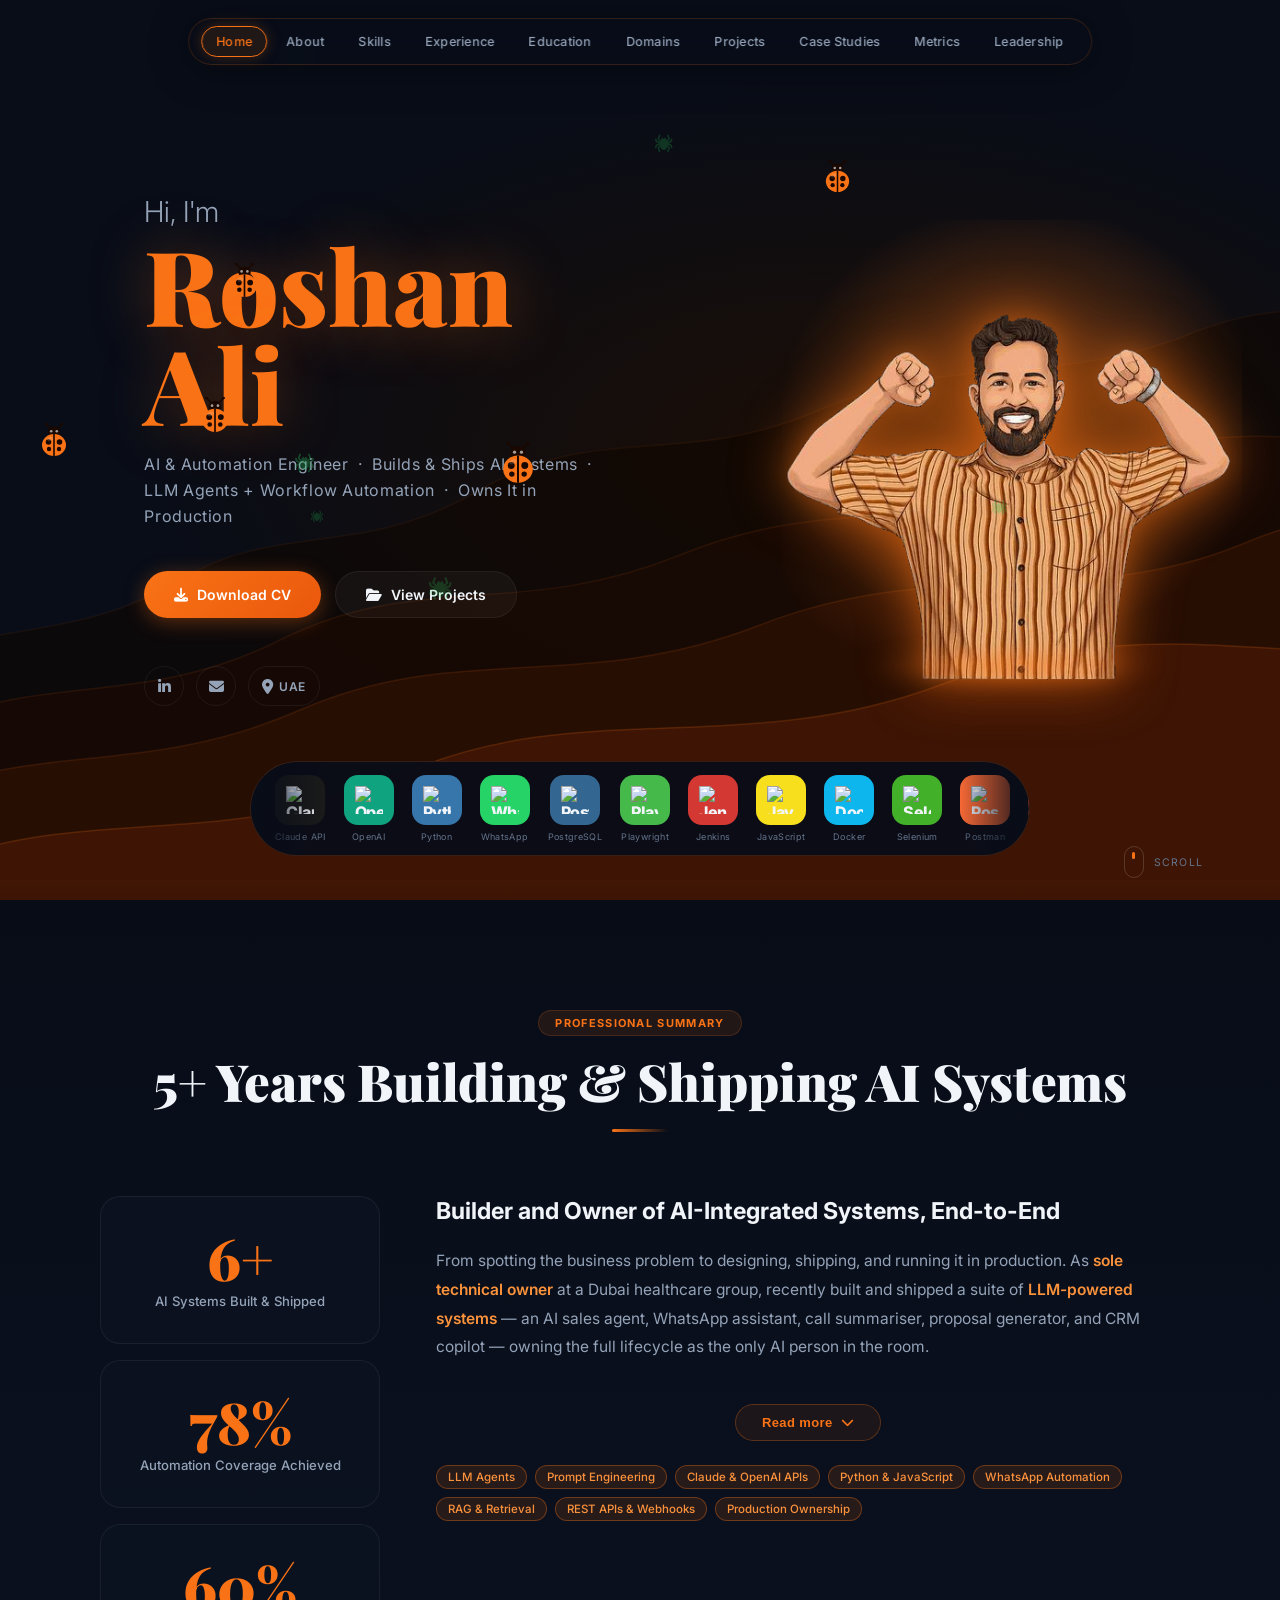
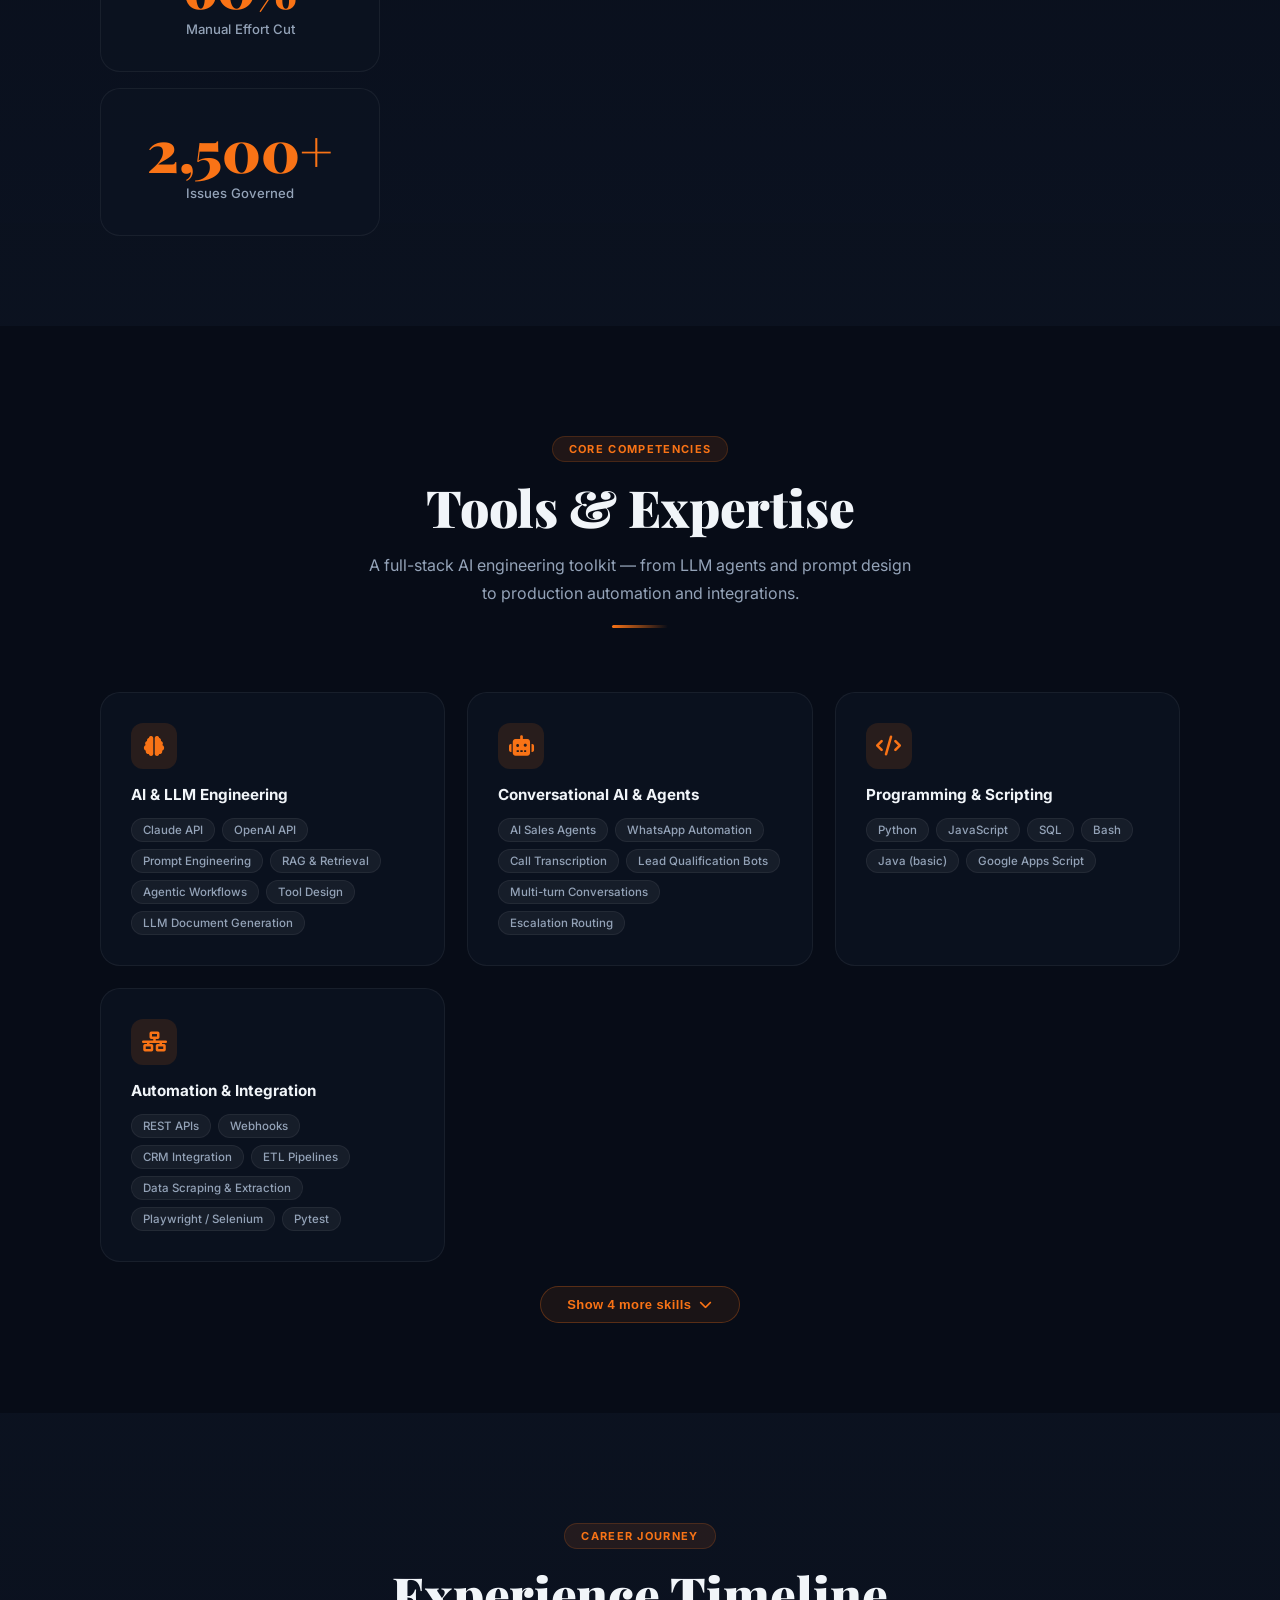
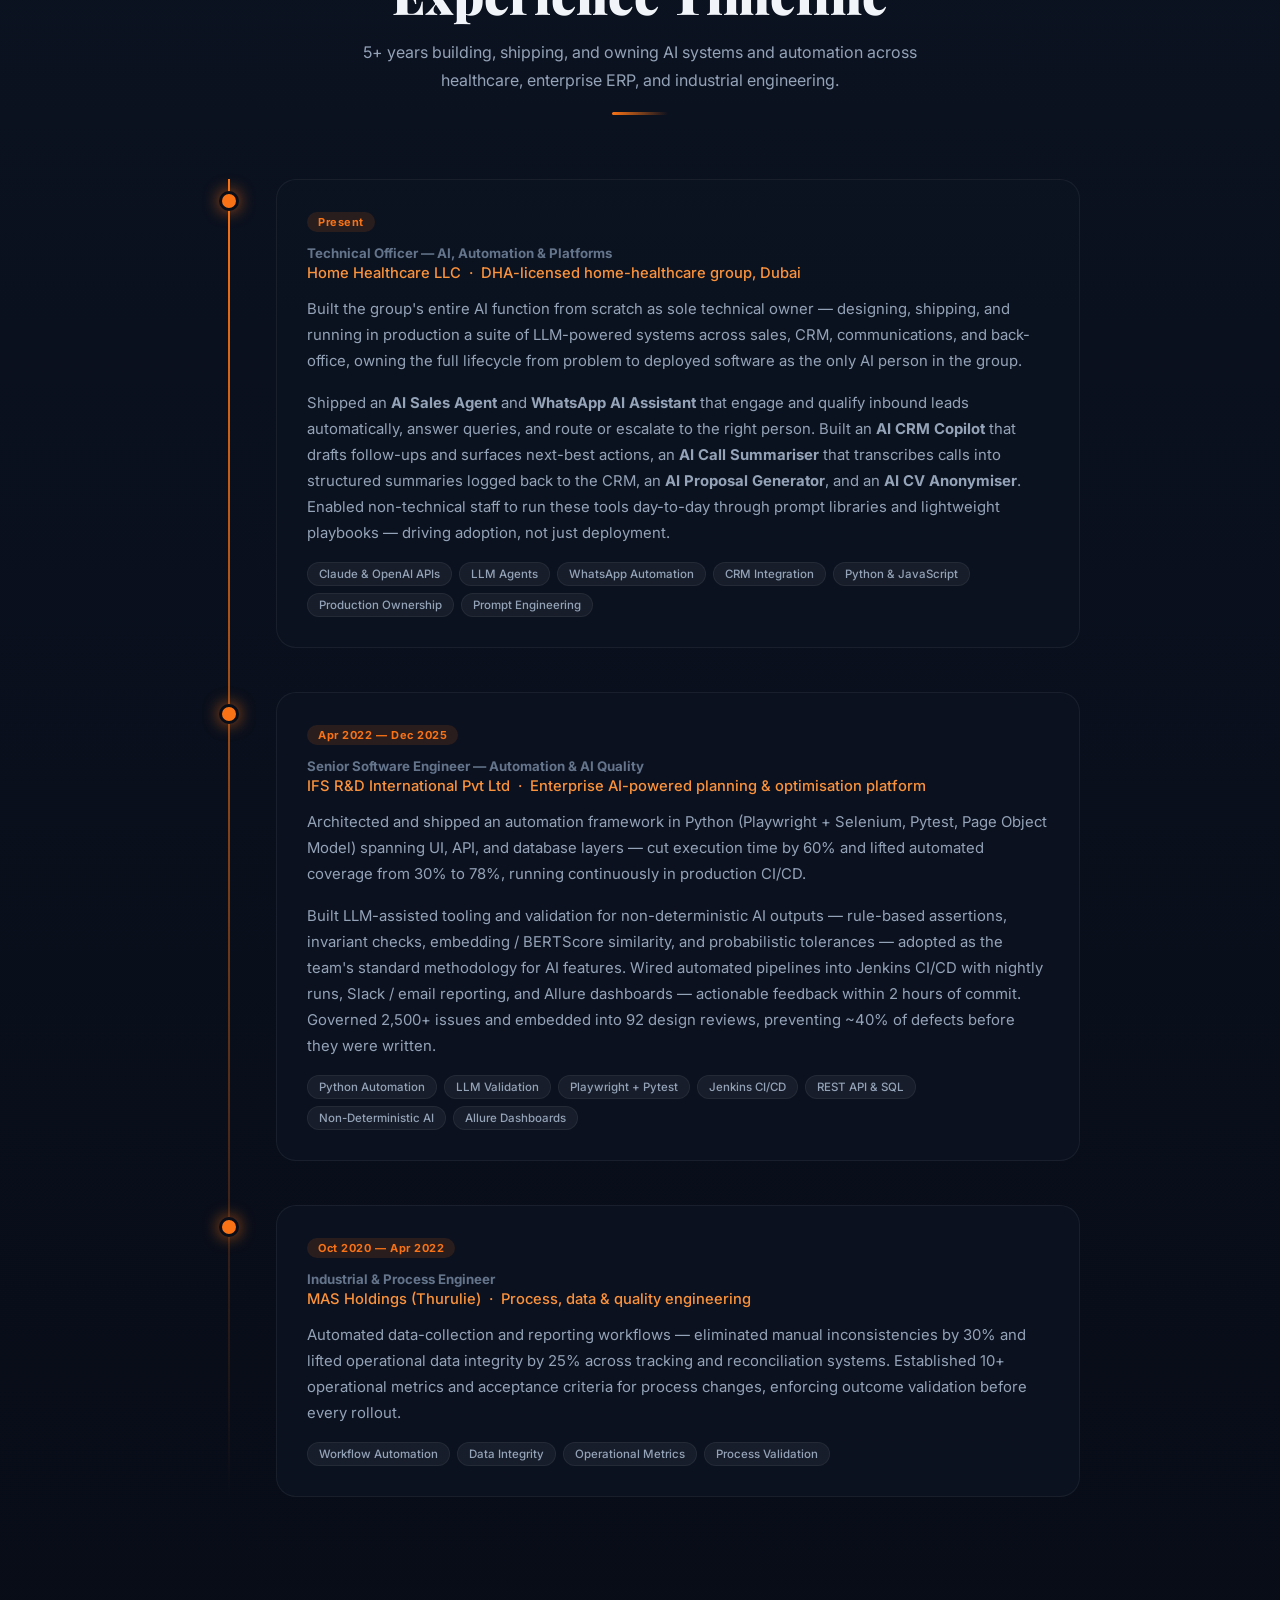
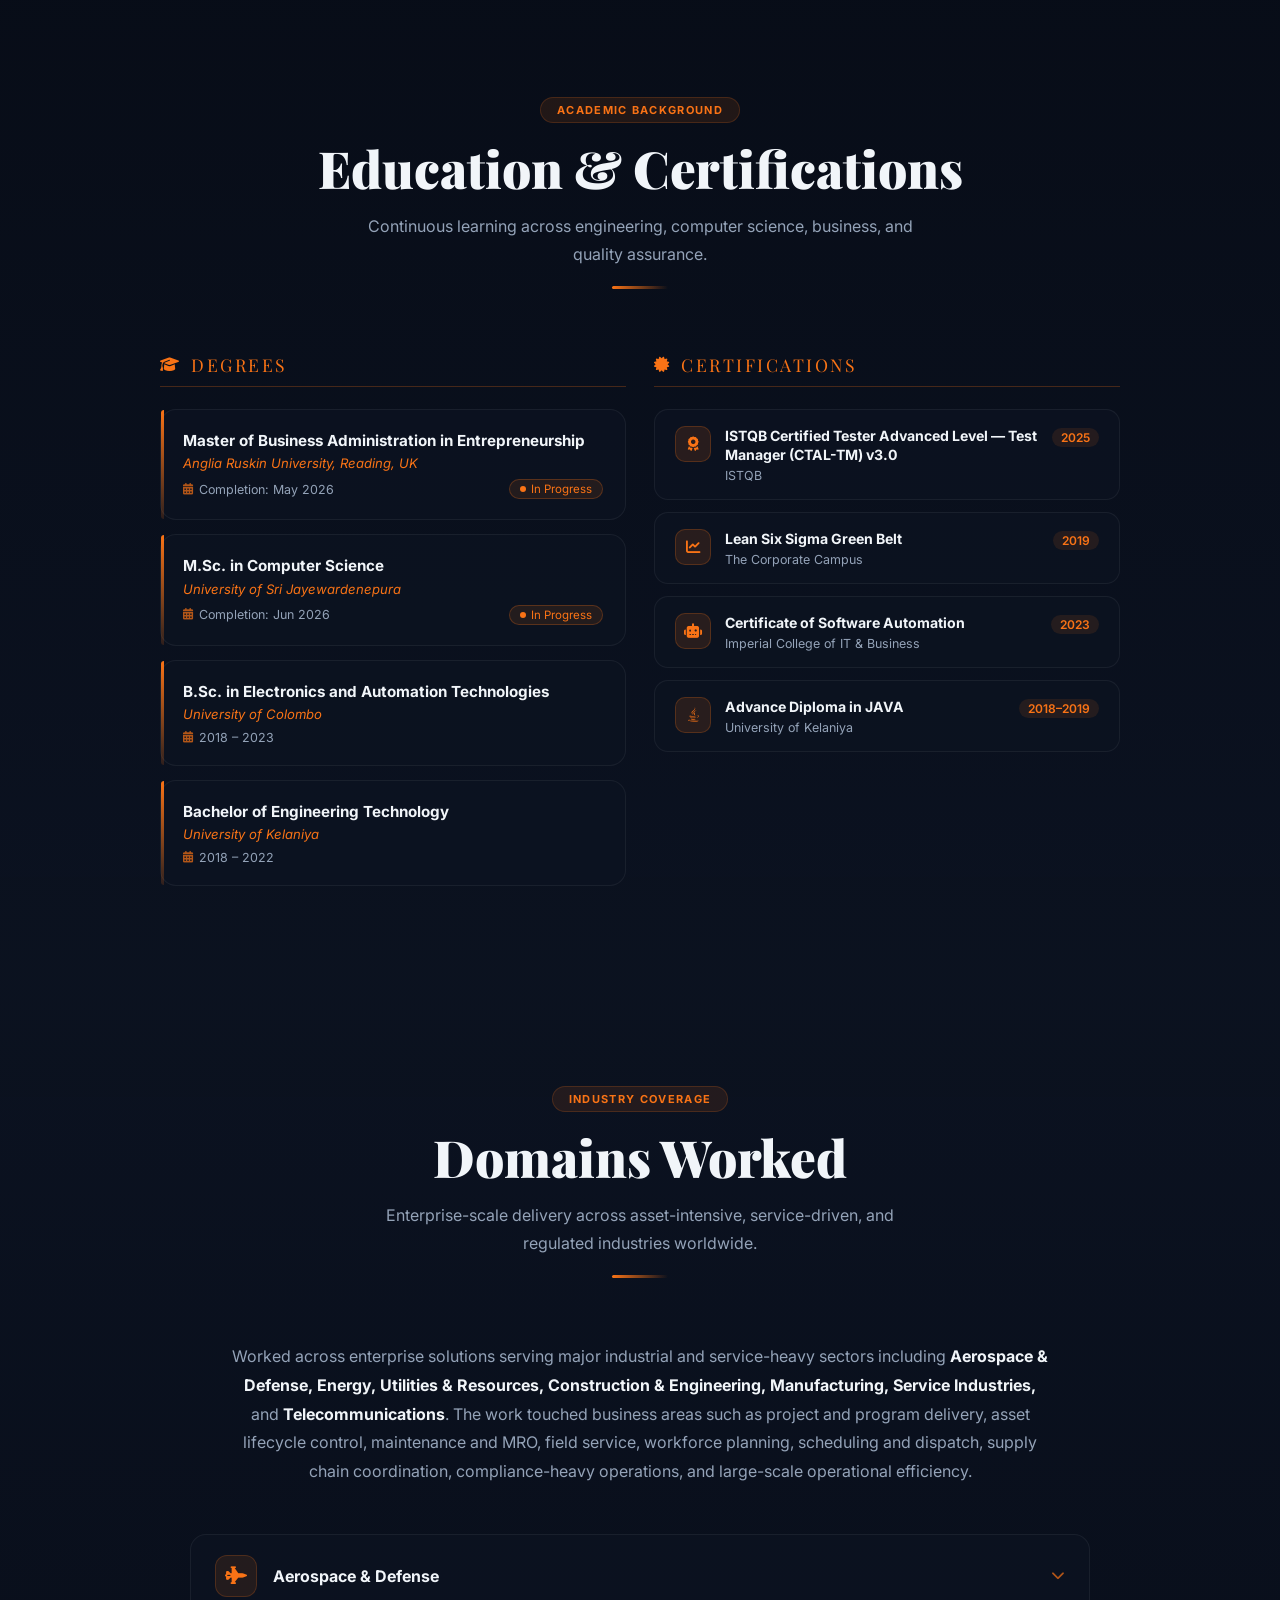
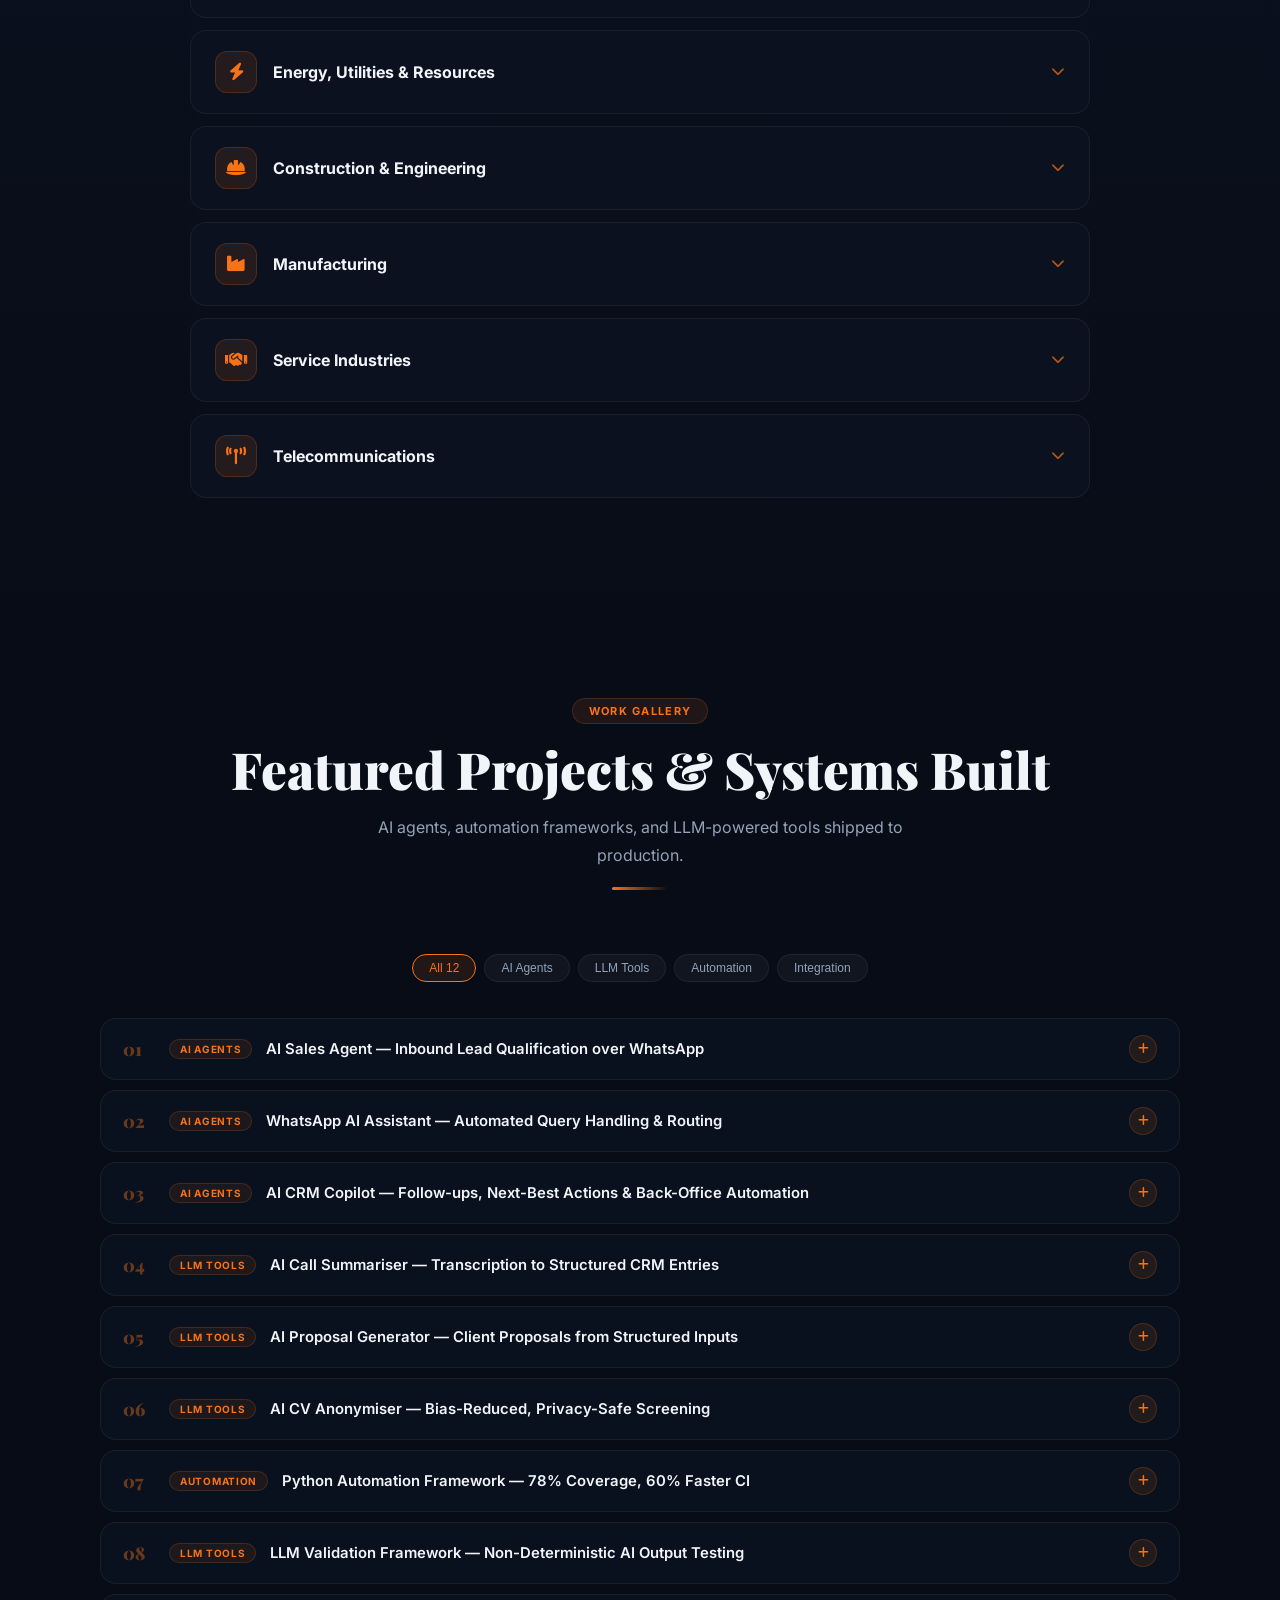
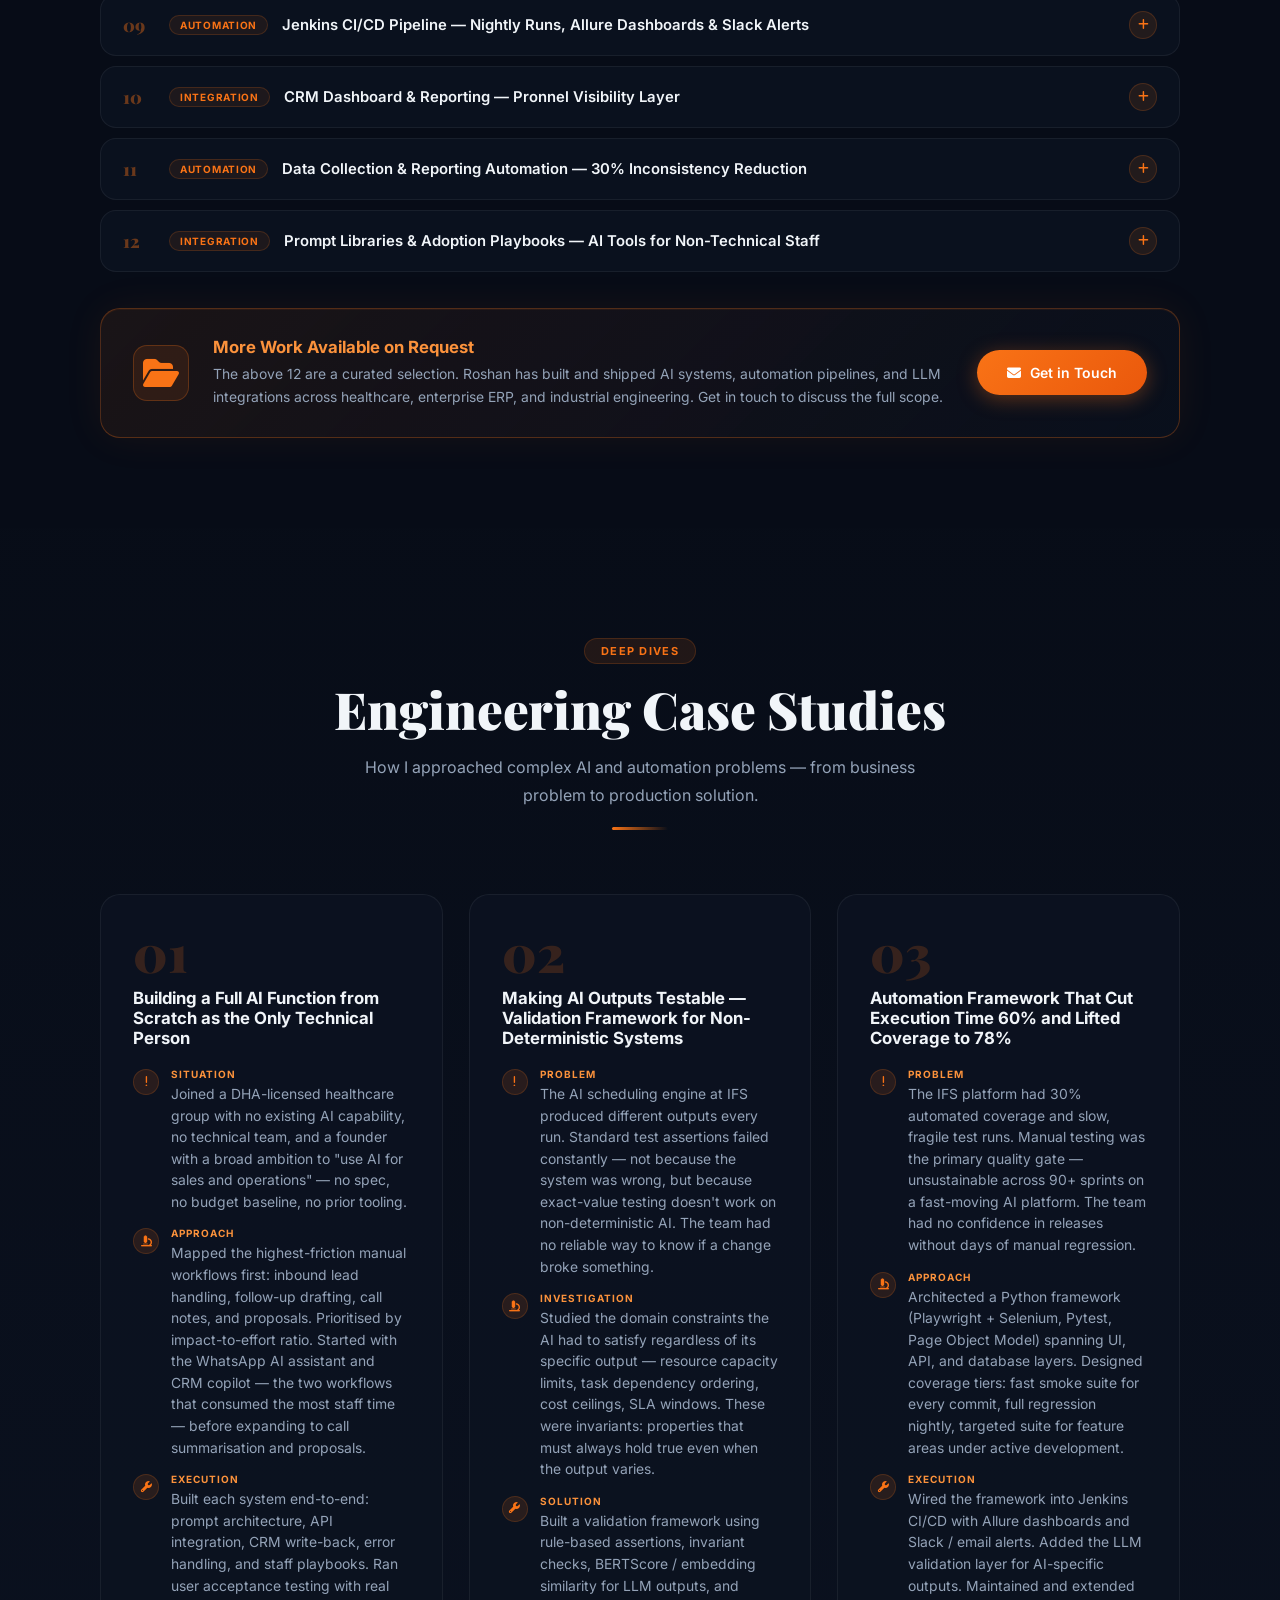
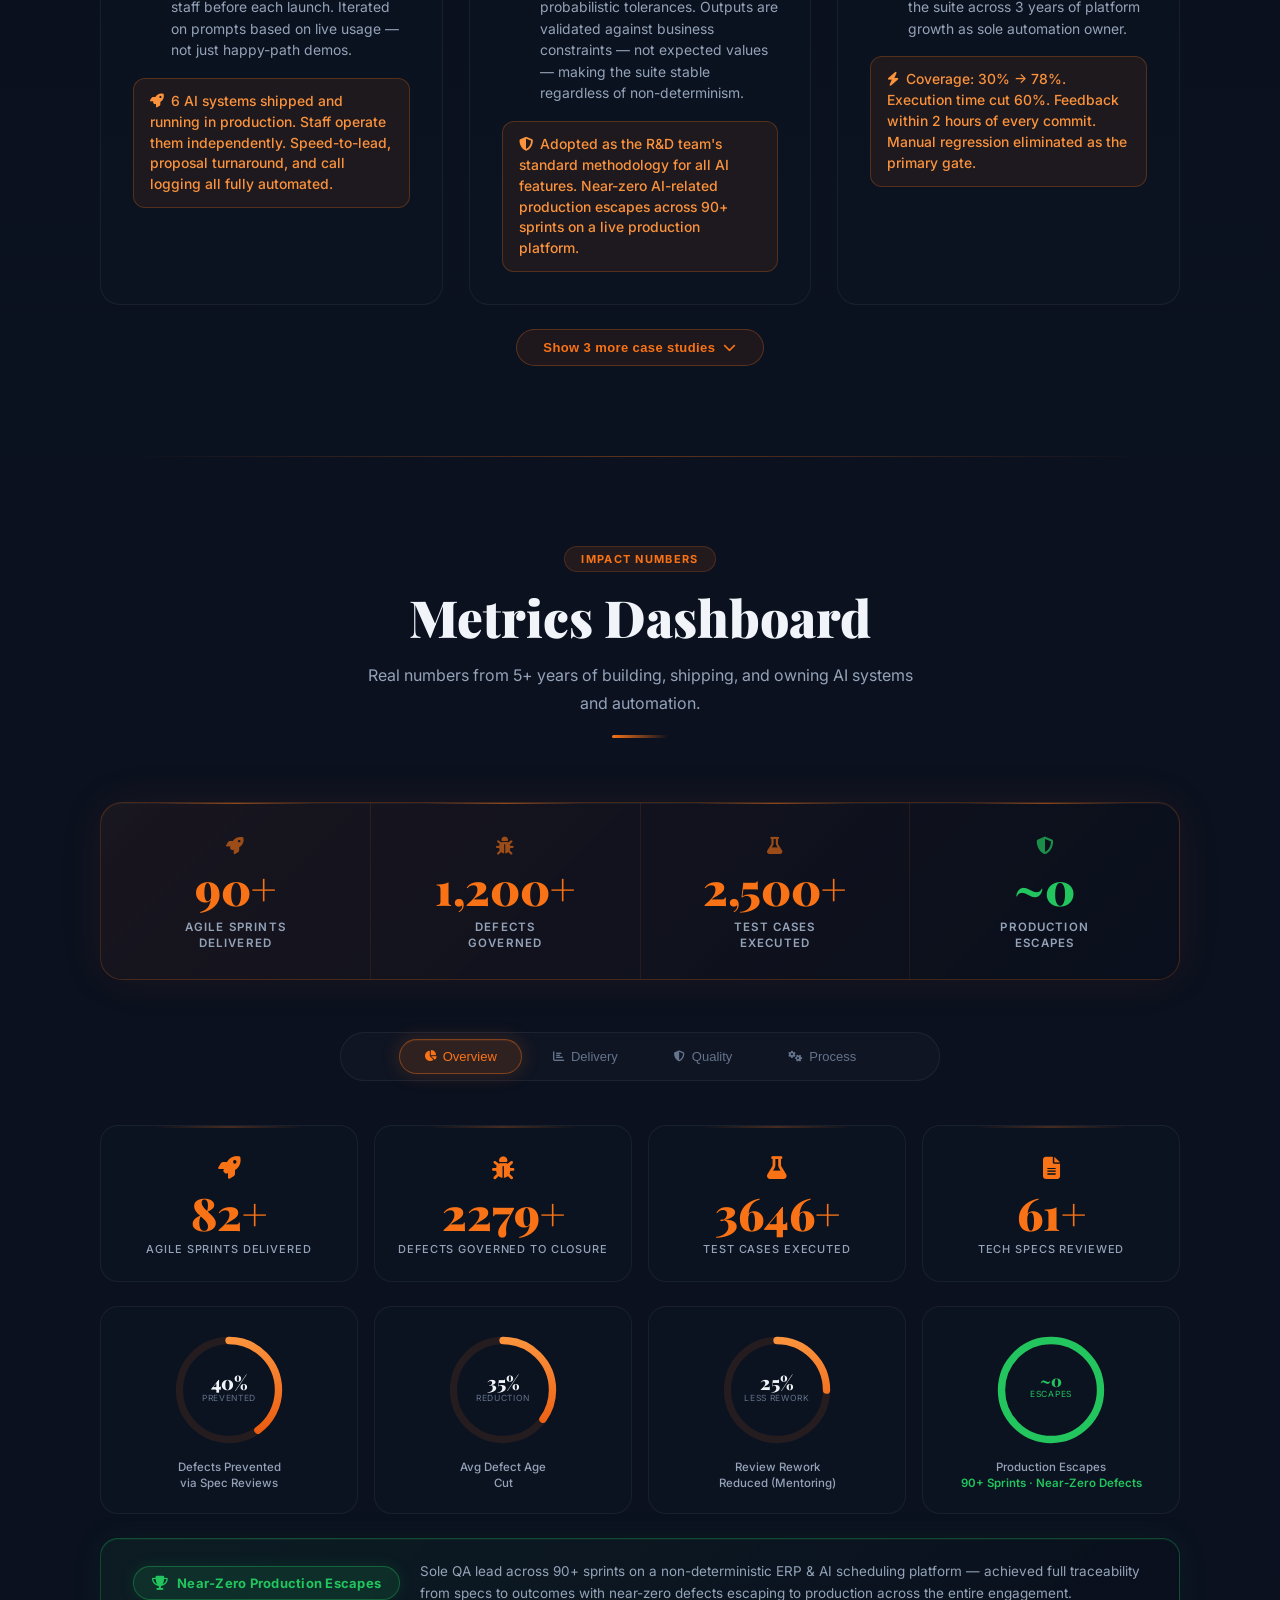
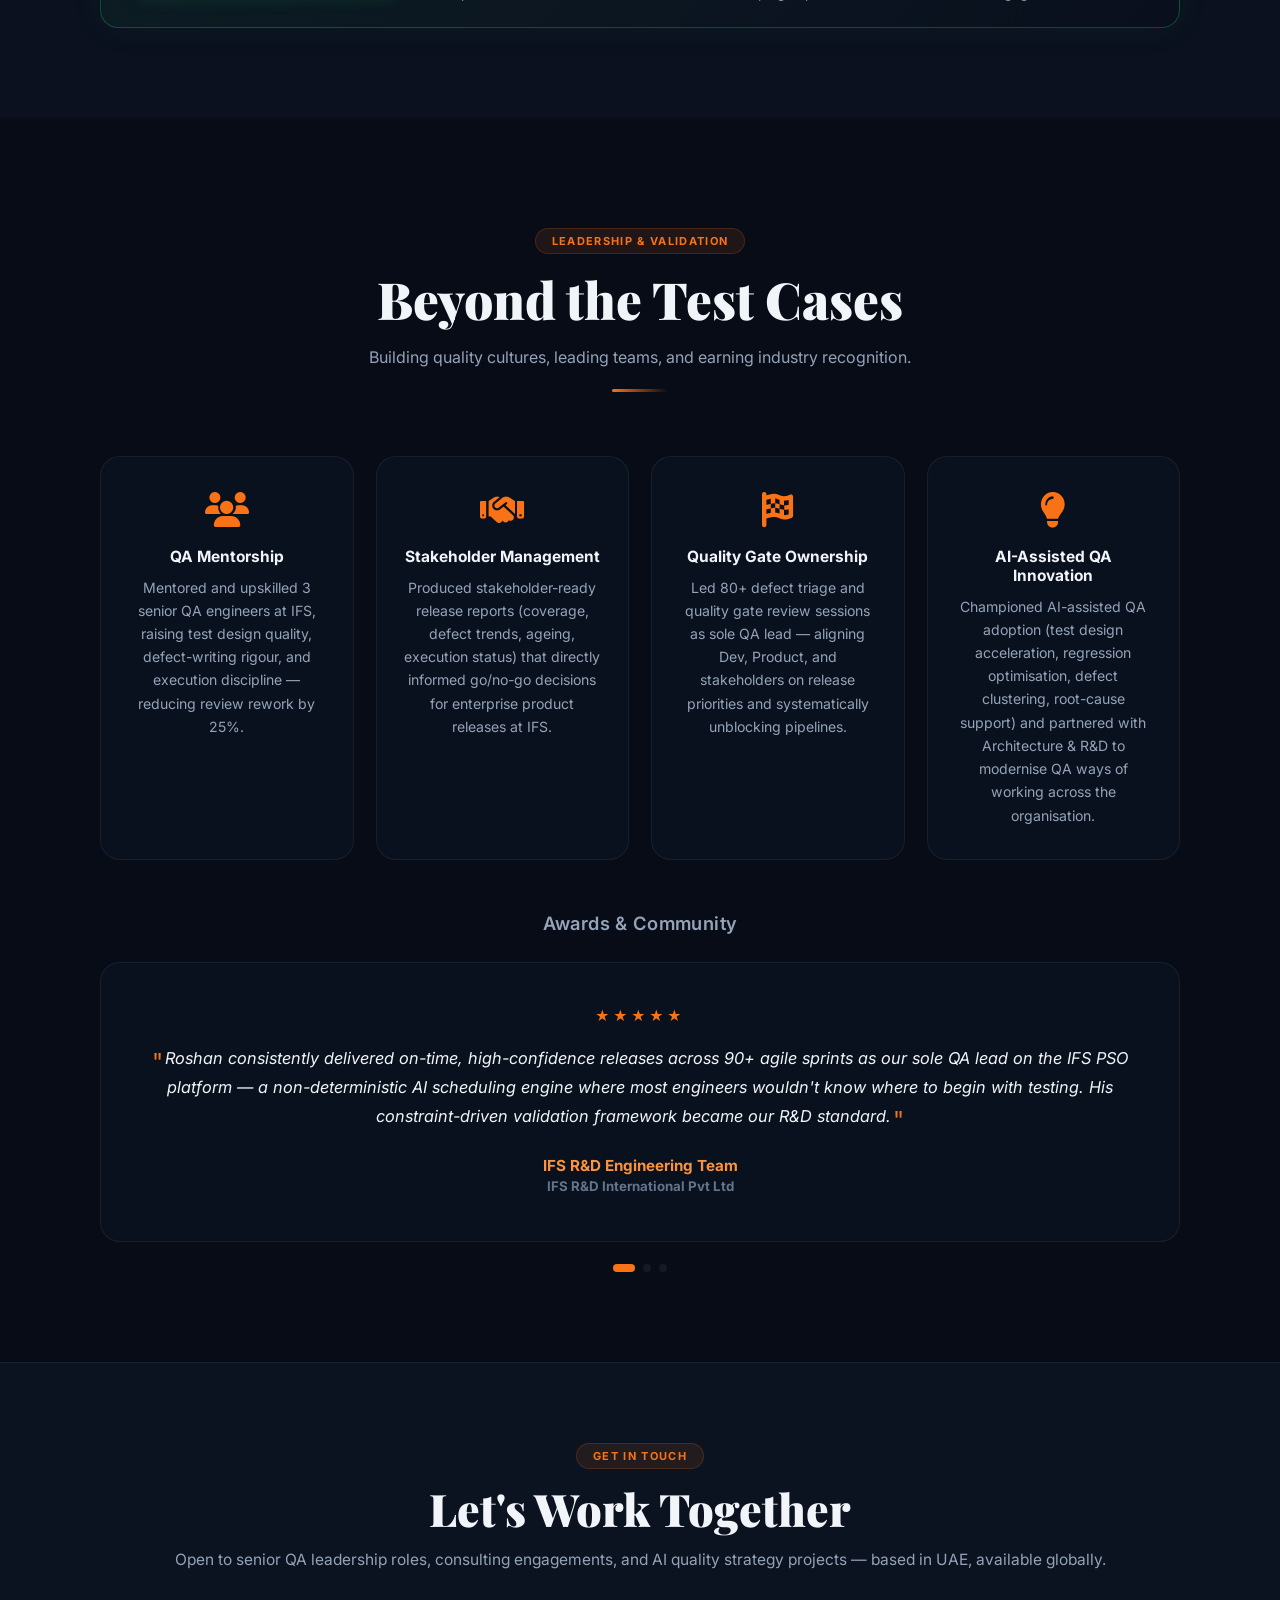
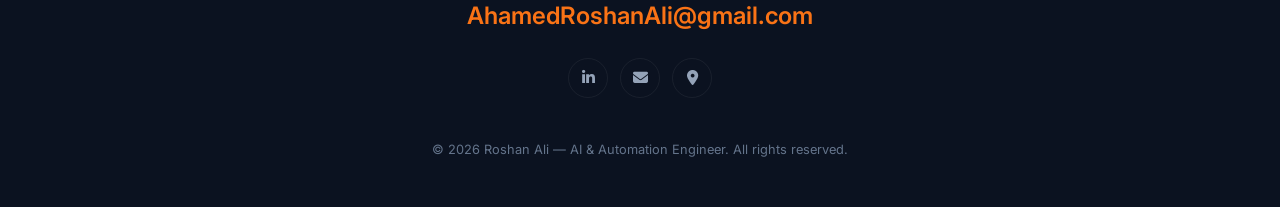
==== commit 06b94390: "Defects number corrected" ====
--- a/index.html
+++ b/index.html
@@ -2861,13 +2861,13 @@
         </div>
         <div class="mb-num-card">
           <span class="card-icon"><i class="fas fa-bug"></i></span>
-          <div class="card-val mb-count" data-target="1200" data-suffix="+">0</div>
+          <div class="card-val mb-count" data-target="2500" data-suffix="+">0</div>
           <div class="card-lbl">Defects Governed to Closure</div>
           <div class="card-tip">Triaged, classified &amp; resolved · avg age cut 35%</div>
         </div>
         <div class="mb-num-card">
           <span class="card-icon"><i class="fas fa-flask"></i></span>
-          <div class="card-val mb-count" data-target="2500" data-suffix="+">0</div>
+          <div class="card-val mb-count" data-target="4000" data-suffix="+">0</div>
           <div class="card-lbl">Test Cases Executed</div>
           <div class="card-tip">510+ user stories · full spec-to-outcome traceability</div>
         </div>
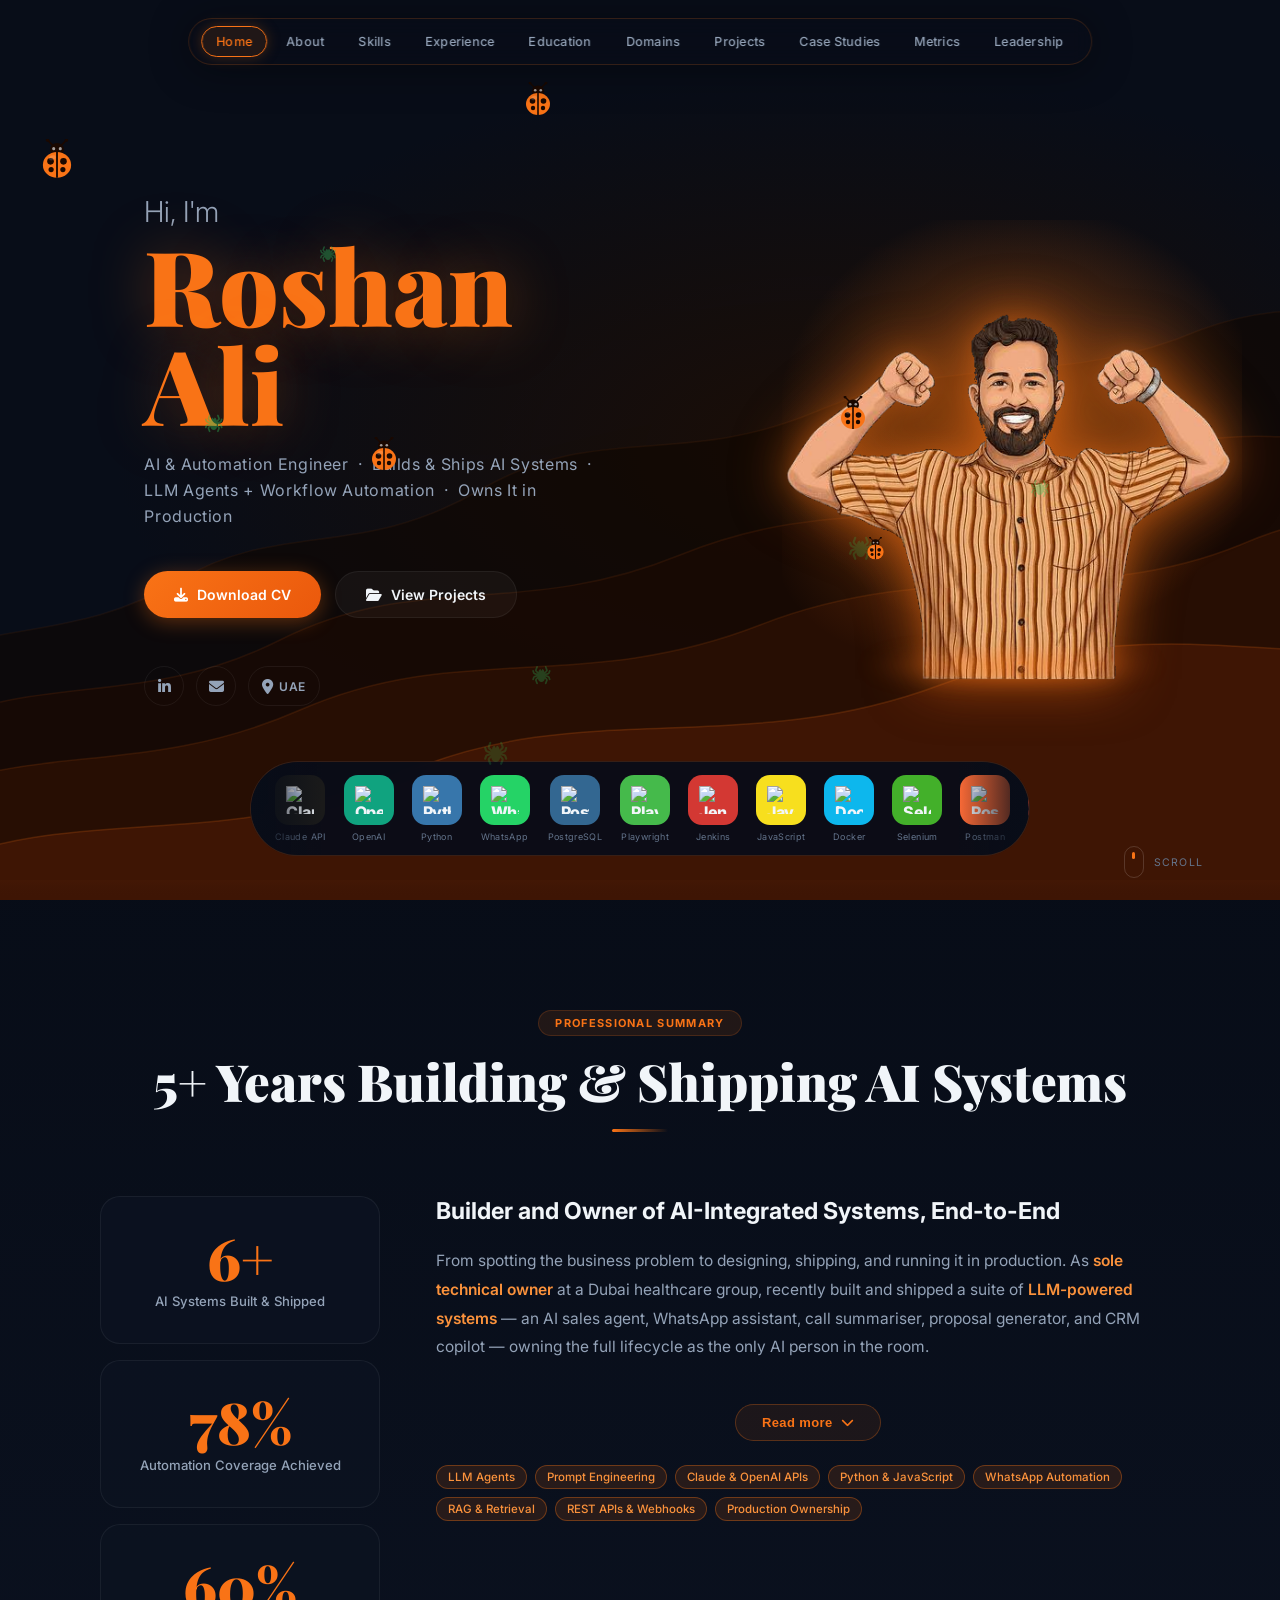
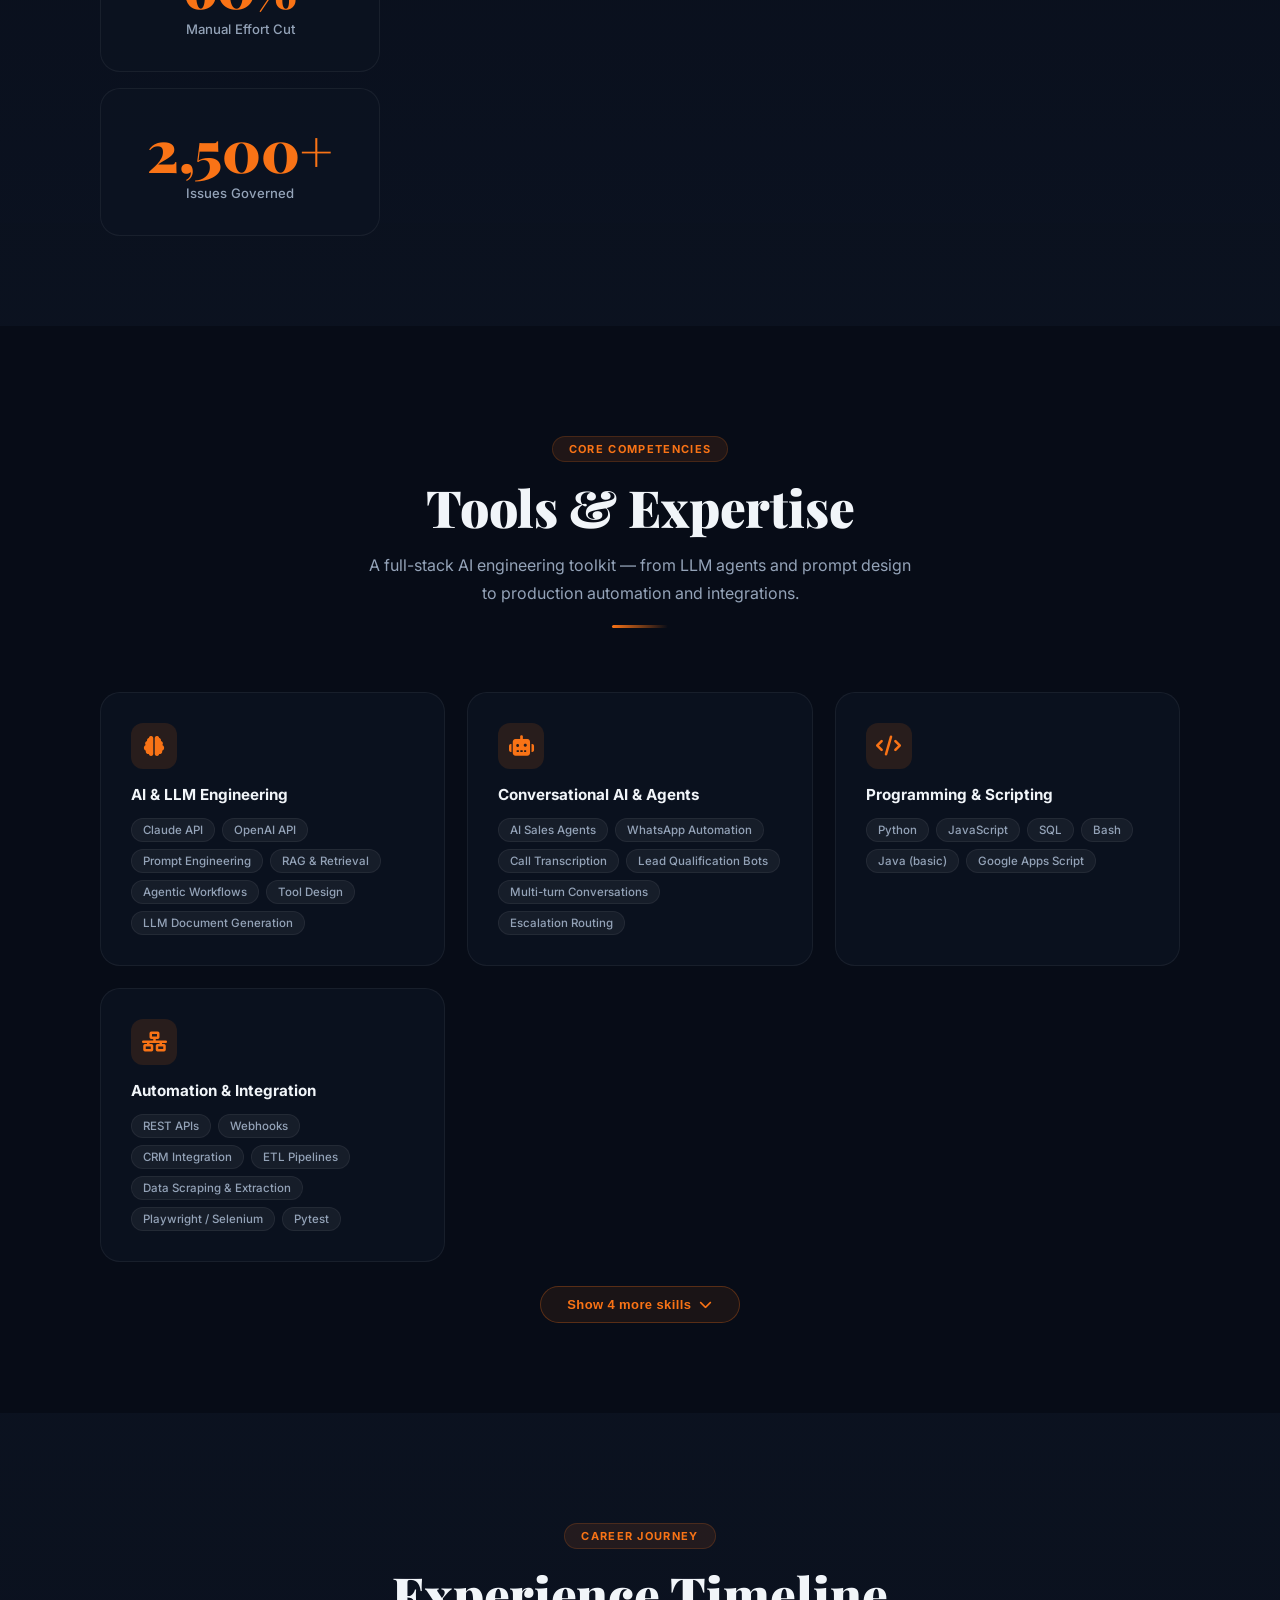
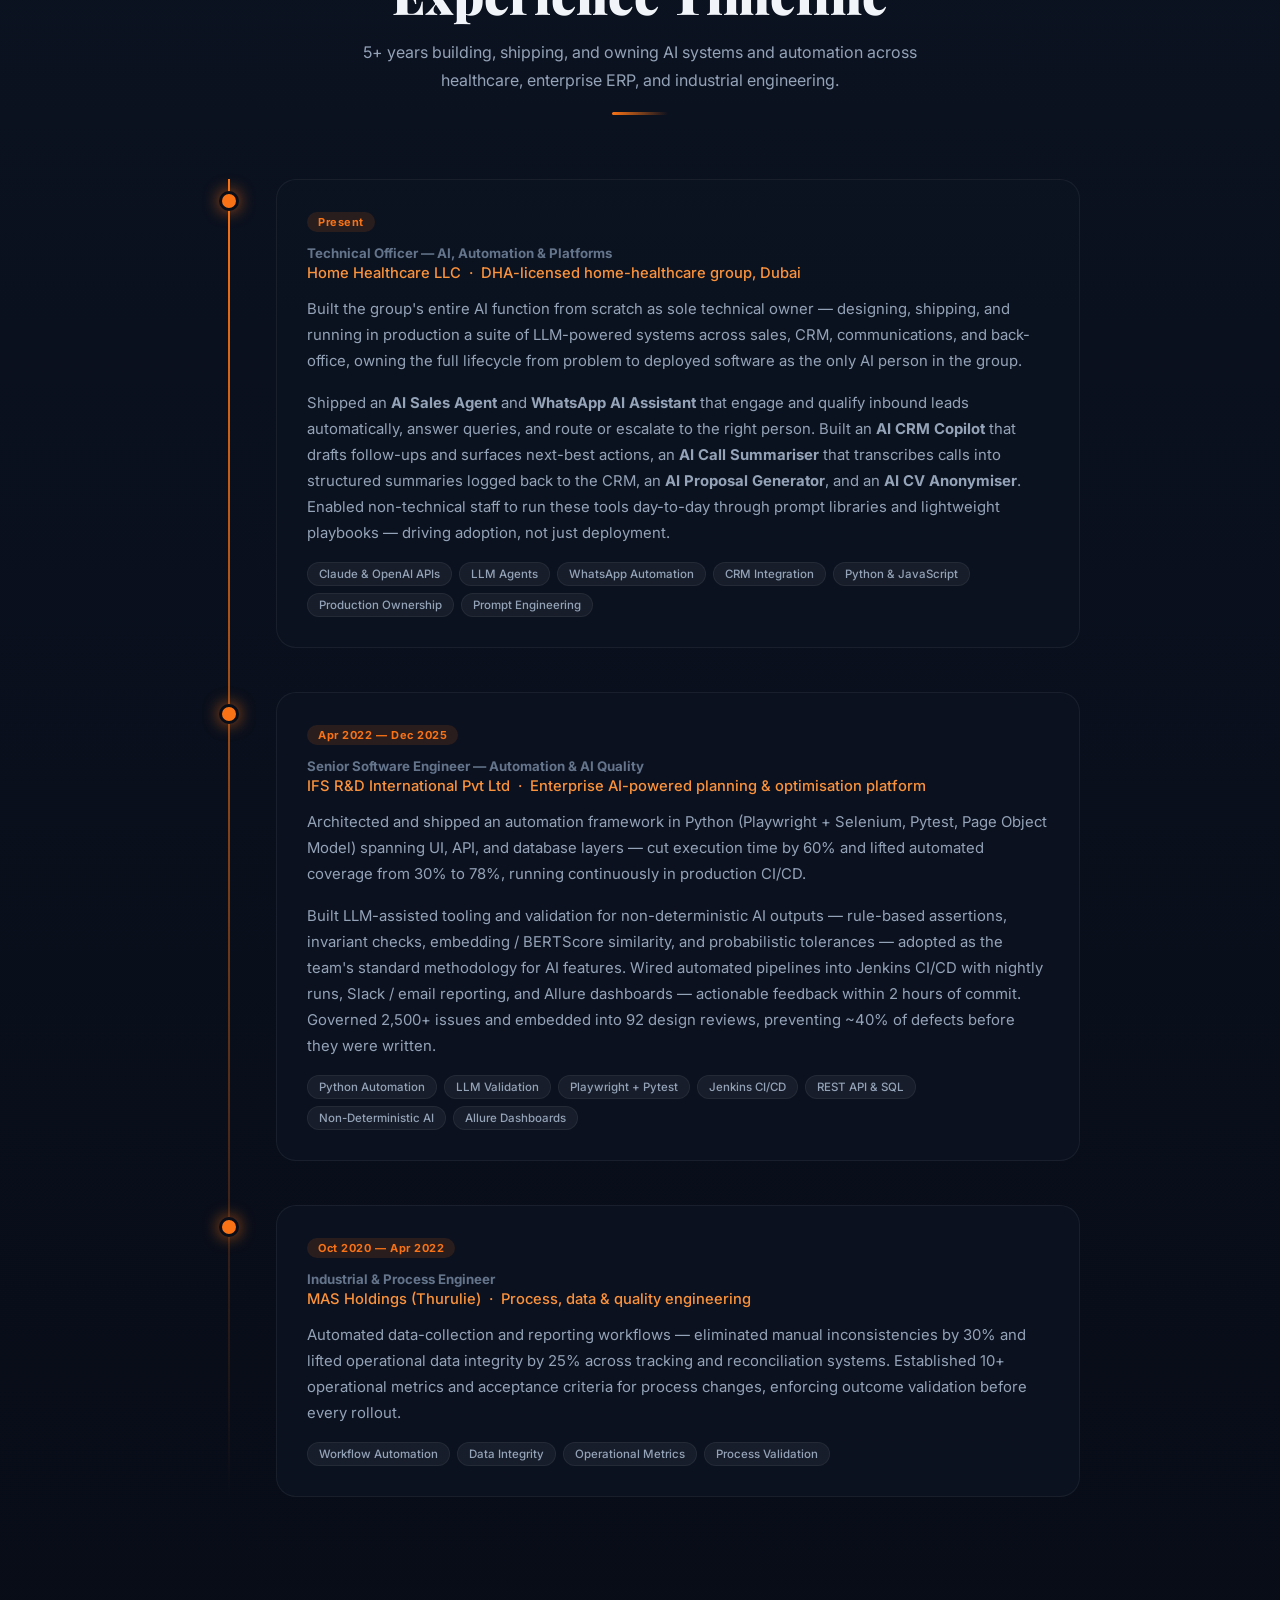
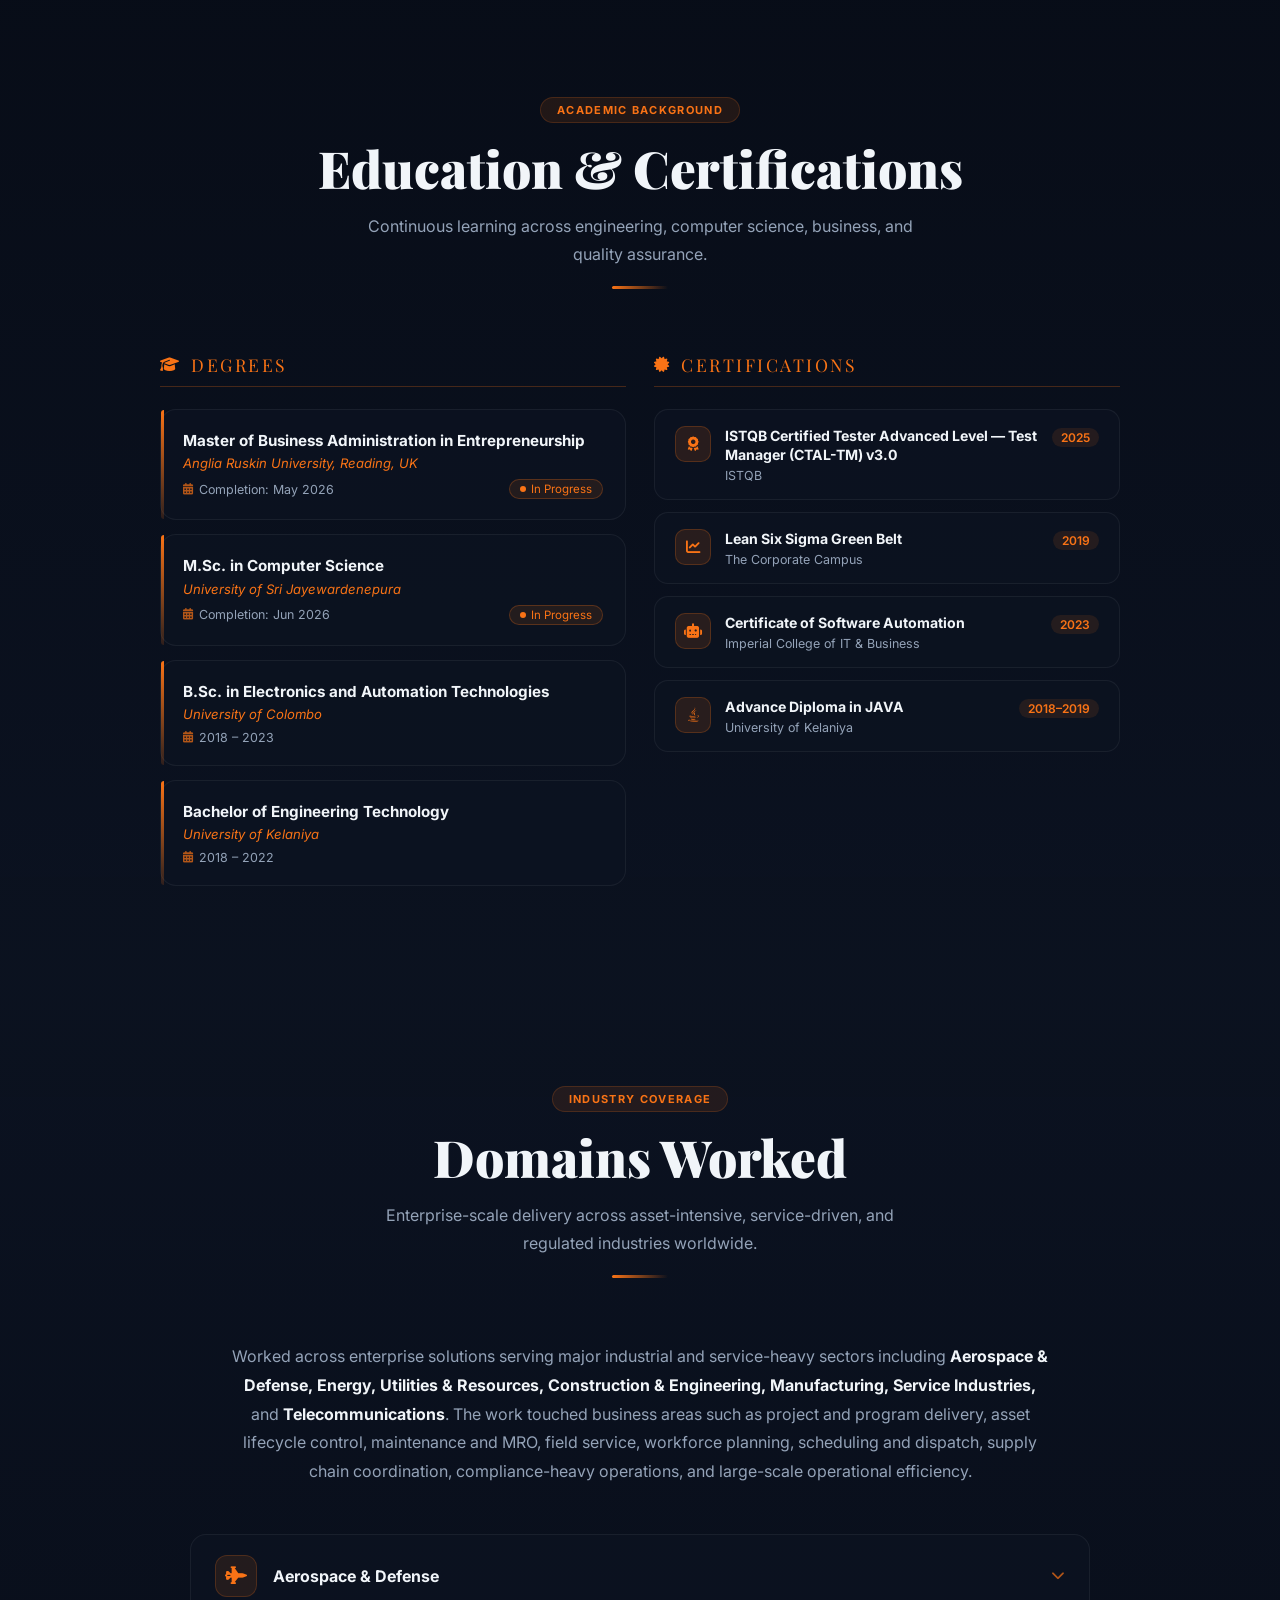
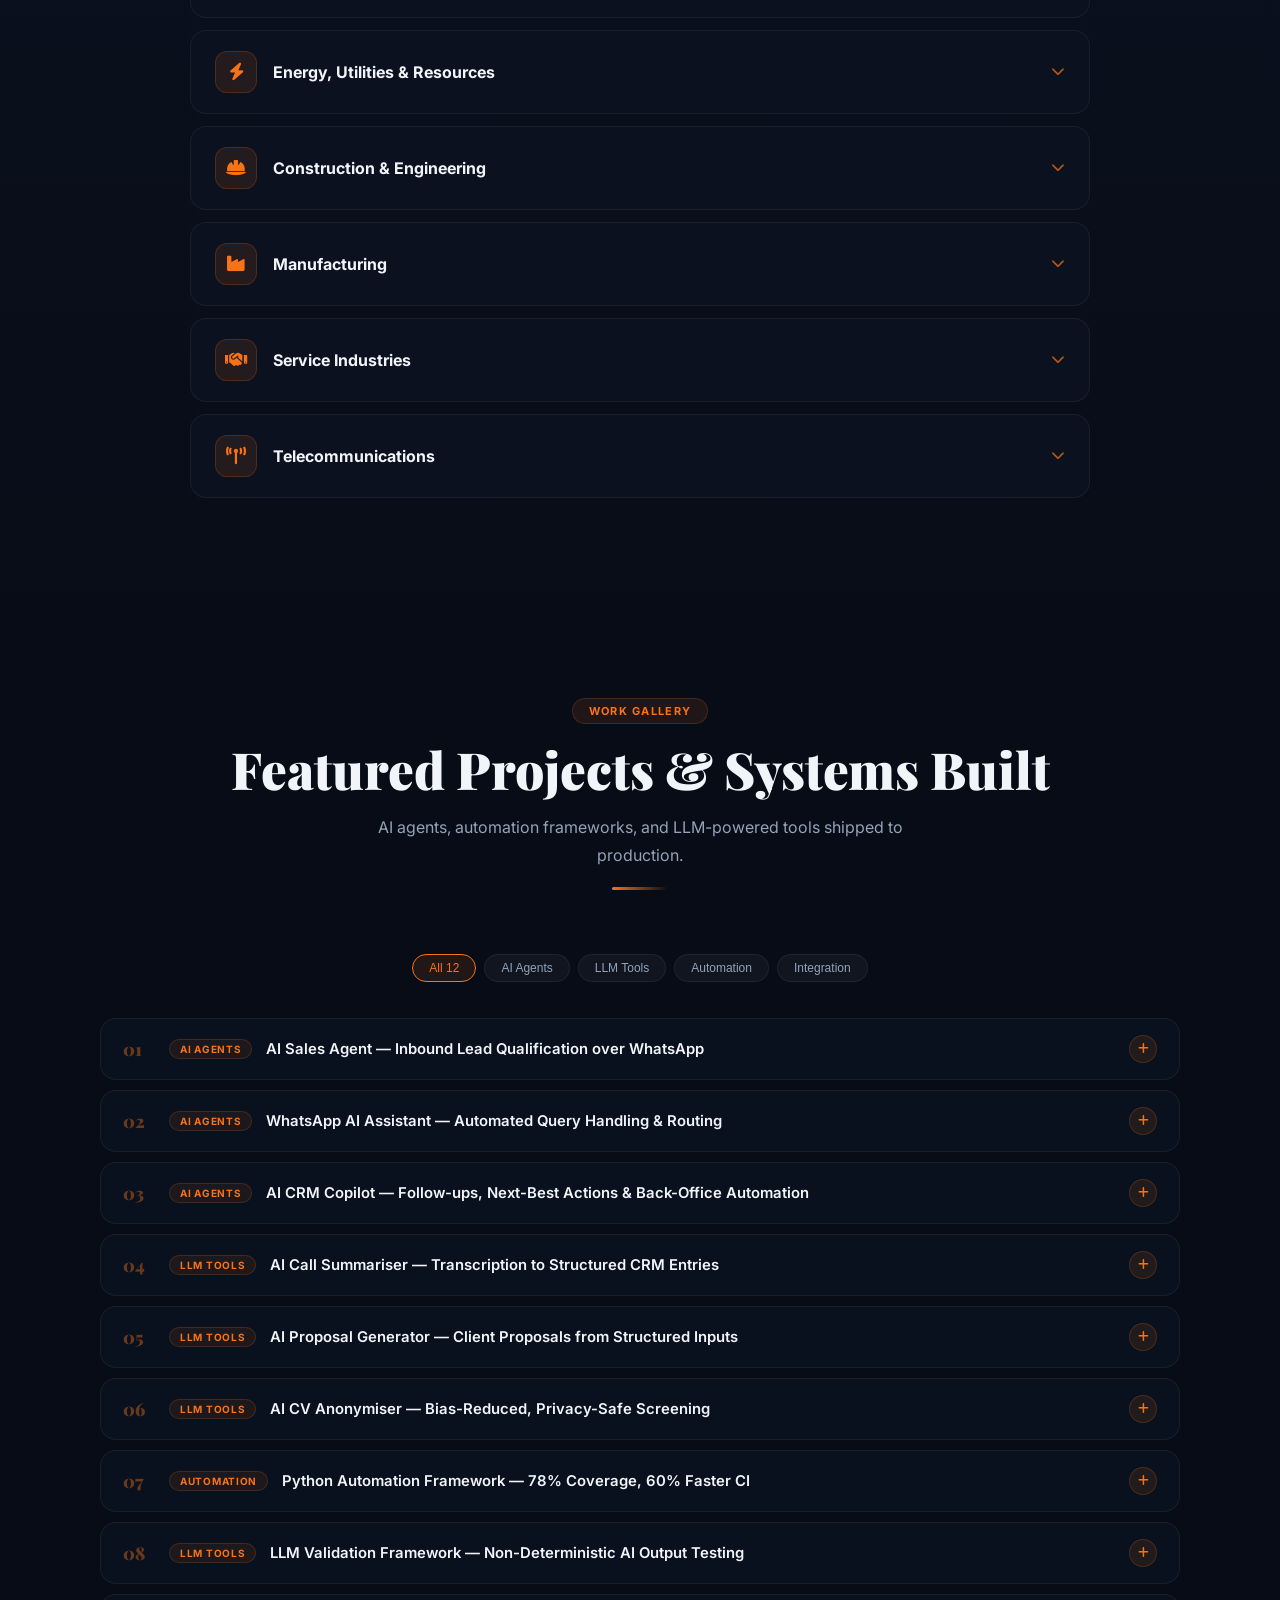
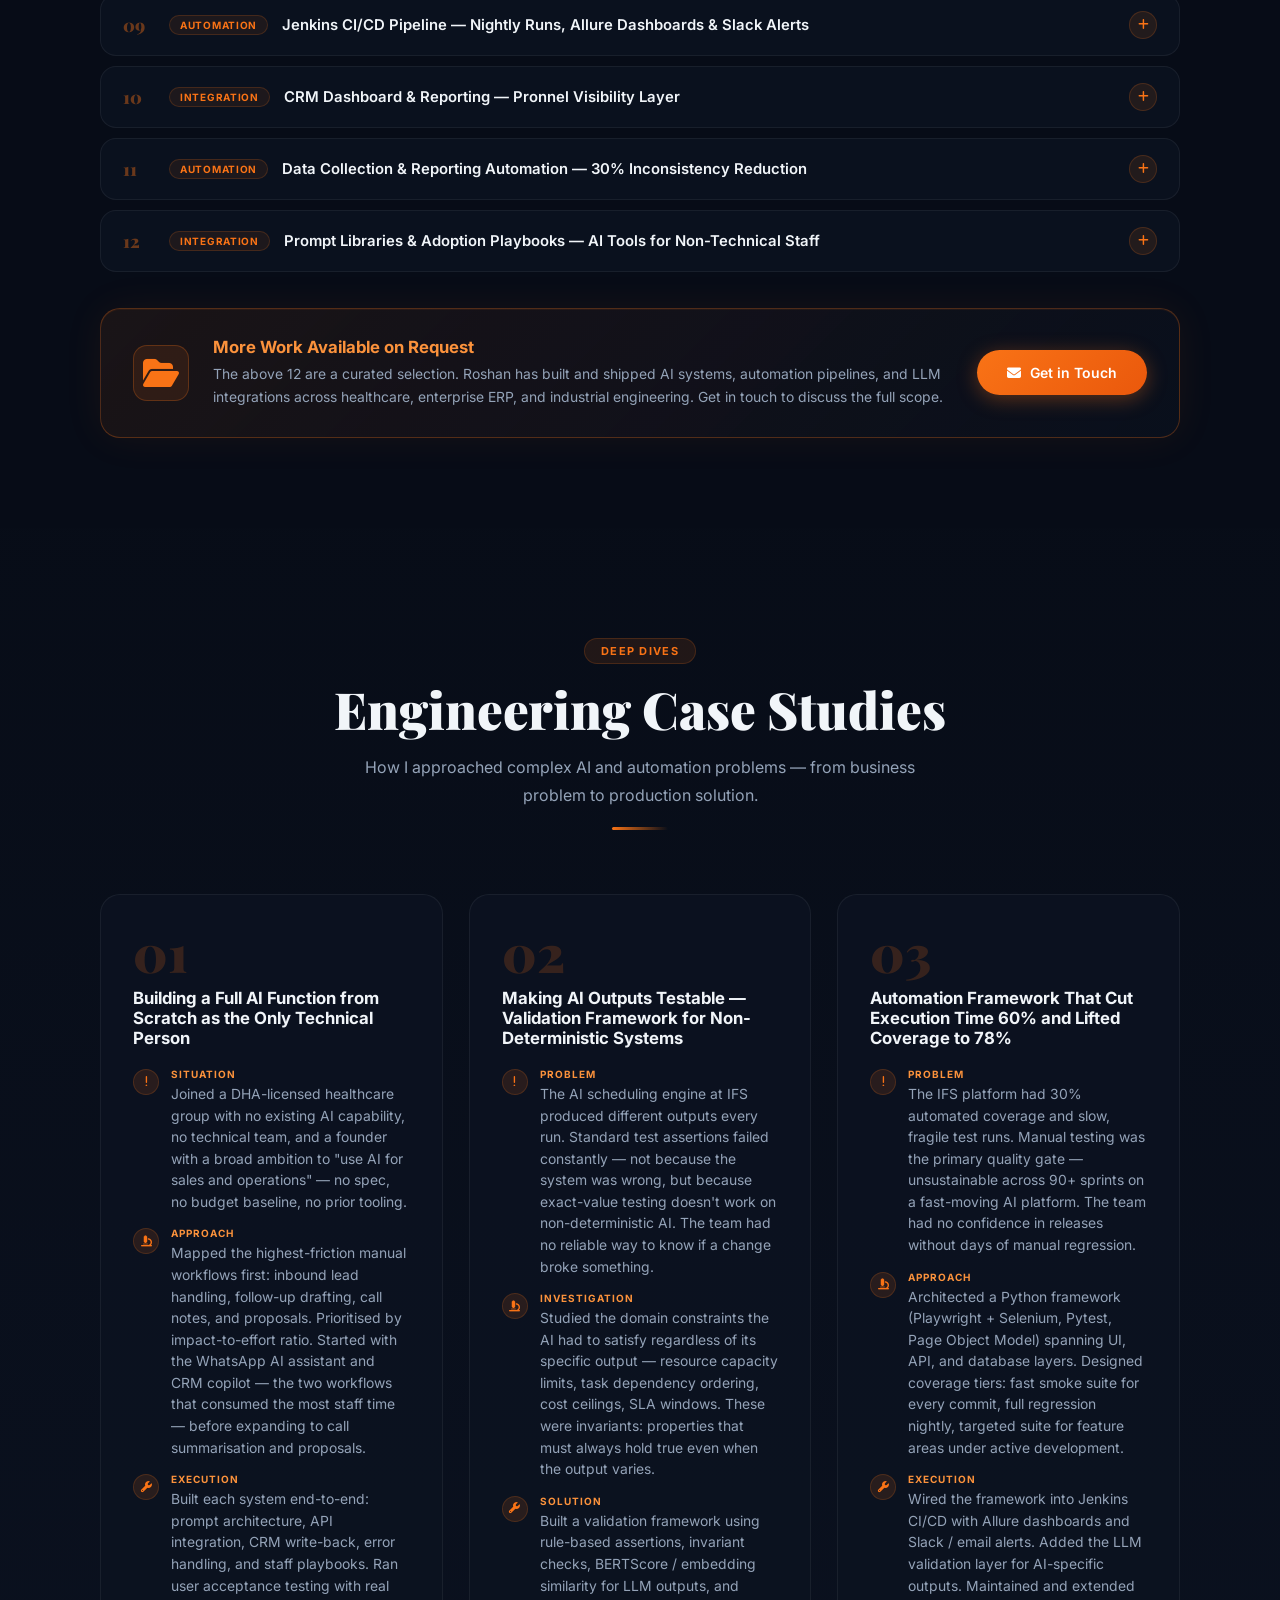
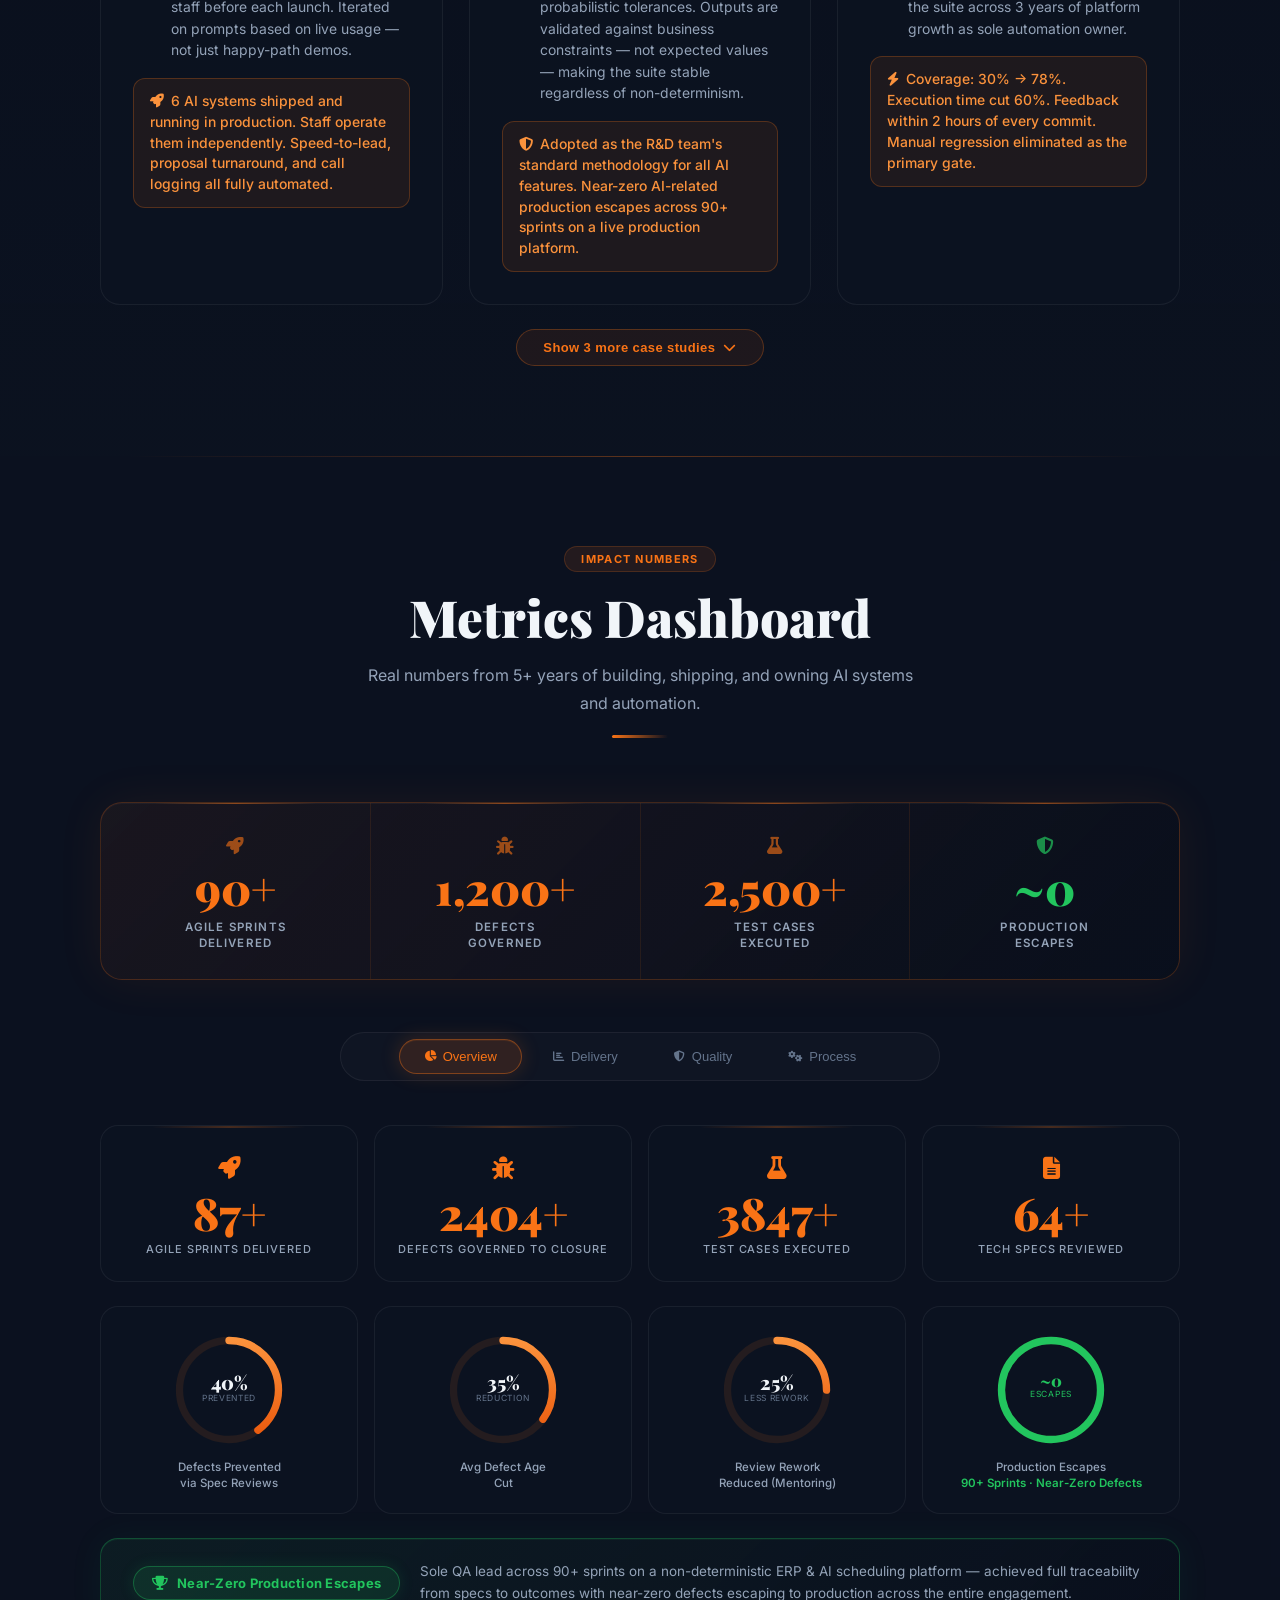
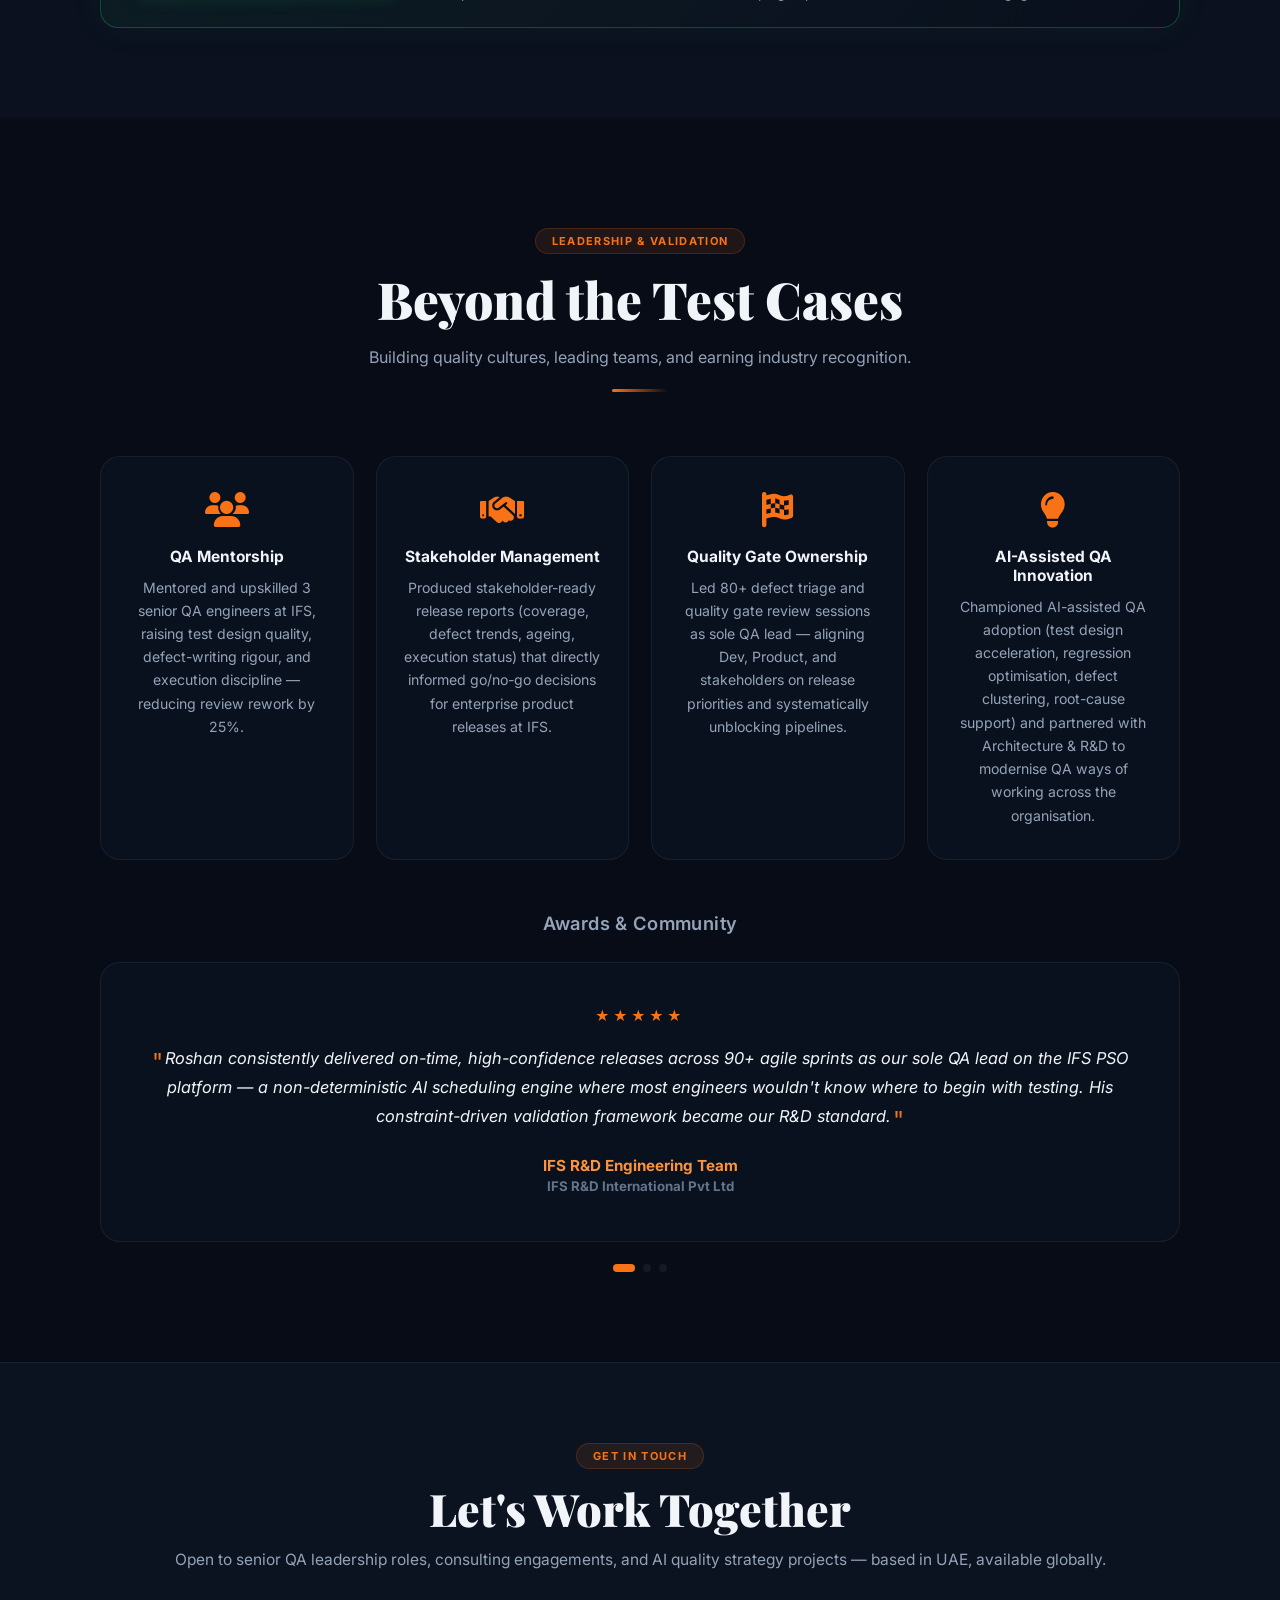
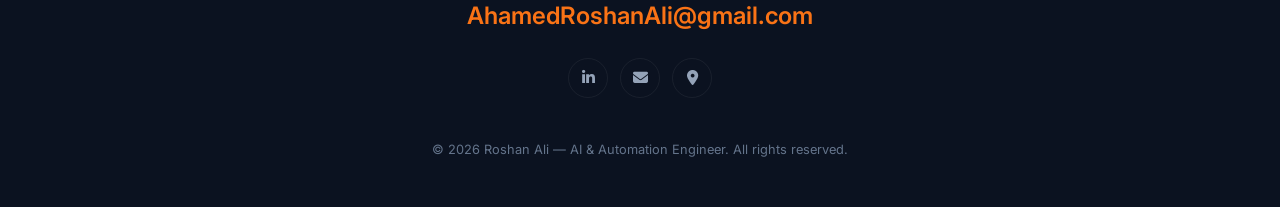
==== commit 2c66eca8: "Update index.html" ====
--- a/index.html
+++ b/index.html
@@ -1,6 +1,13 @@
 <!DOCTYPE html>
 <html lang="en">
 <head>
+  <script type="text/javascript">
+    (function(c,l,a,r,i,t,y){
+        c[a]=c[a]||function(){(c[a].q=c[a].q||[]).push(arguments)};
+        t=l.createElement(r);t.async=1;t.src="https://www.clarity.ms/tag/"+i;
+        y=l.getElementsByTagName(r)[0];y.parentNode.insertBefore(t,y);
+    })(window, document, "clarity", "script", "xvftjeco9x");
+</script>
   <meta charset="UTF-8" />
   <meta name="viewport" content="width=device-width, initial-scale=1.0" />
   <title>Roshan Ali | AI & Automation Engineer</title>
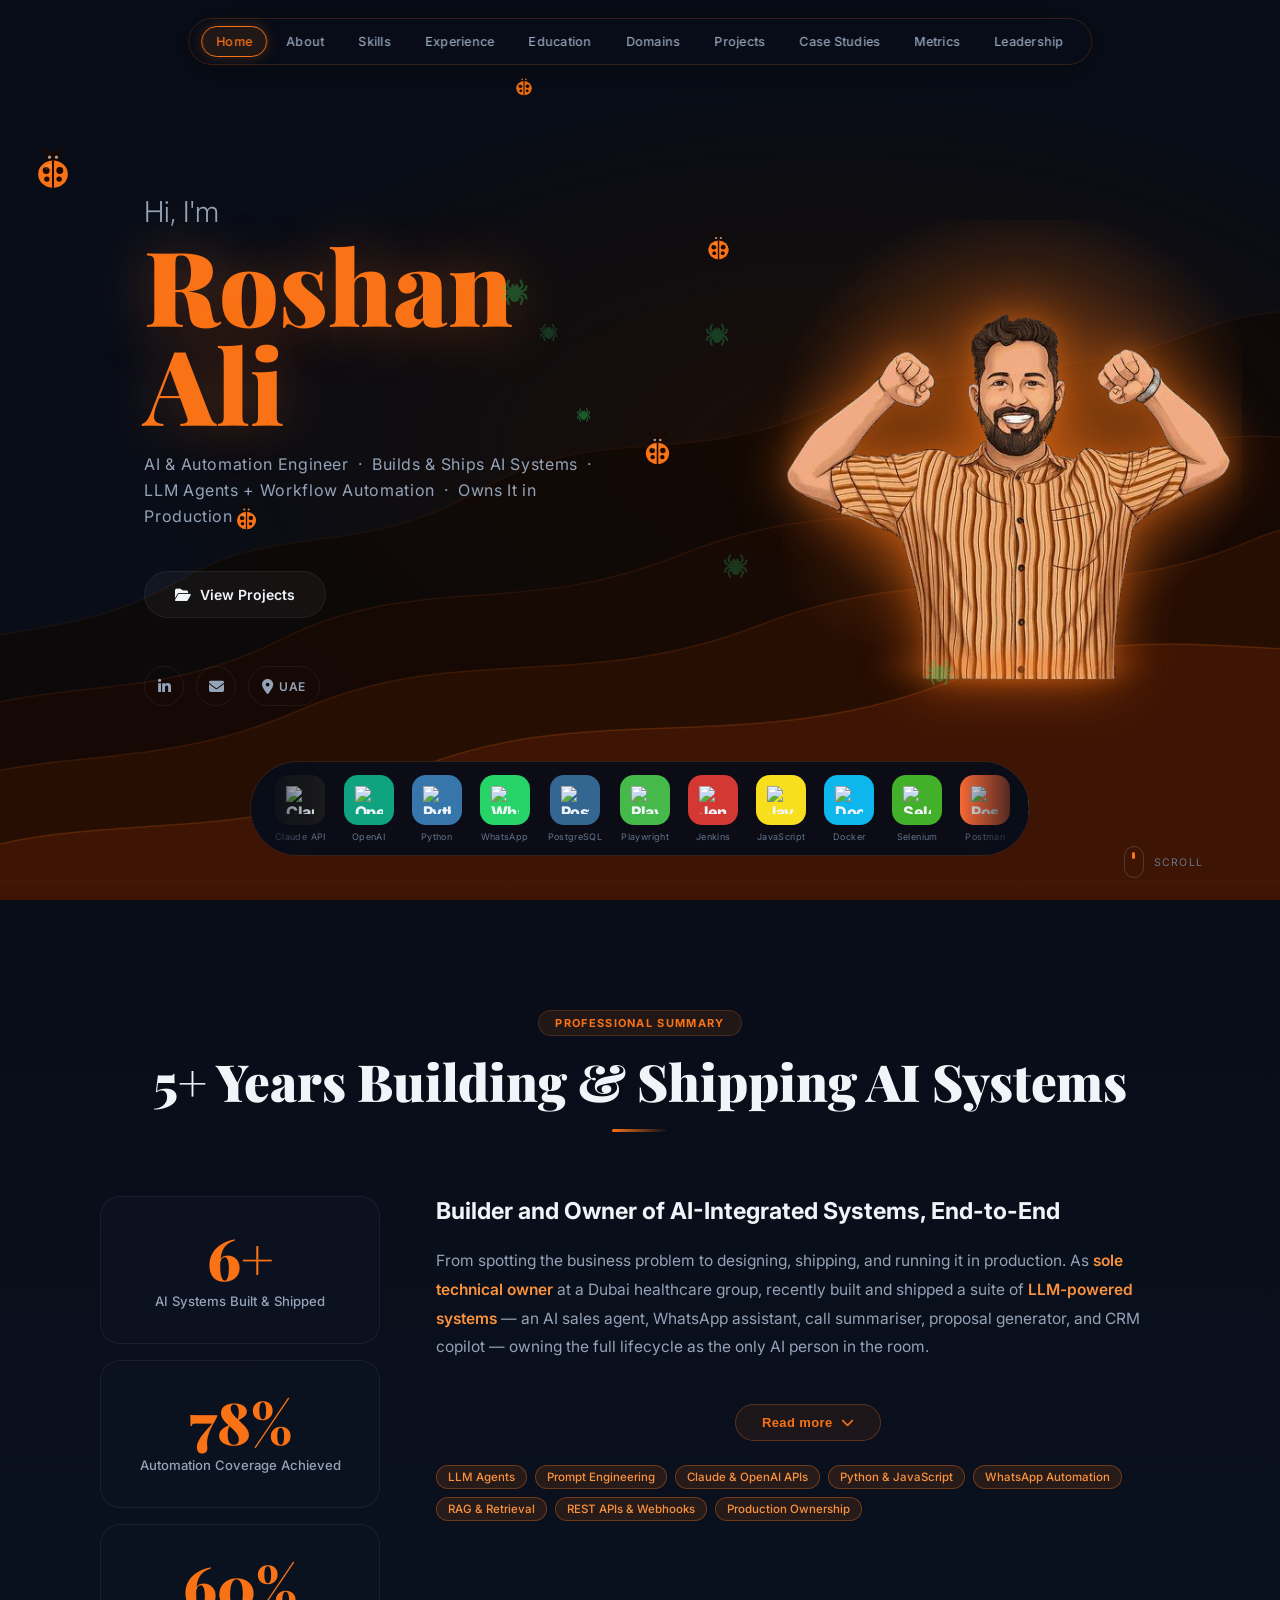
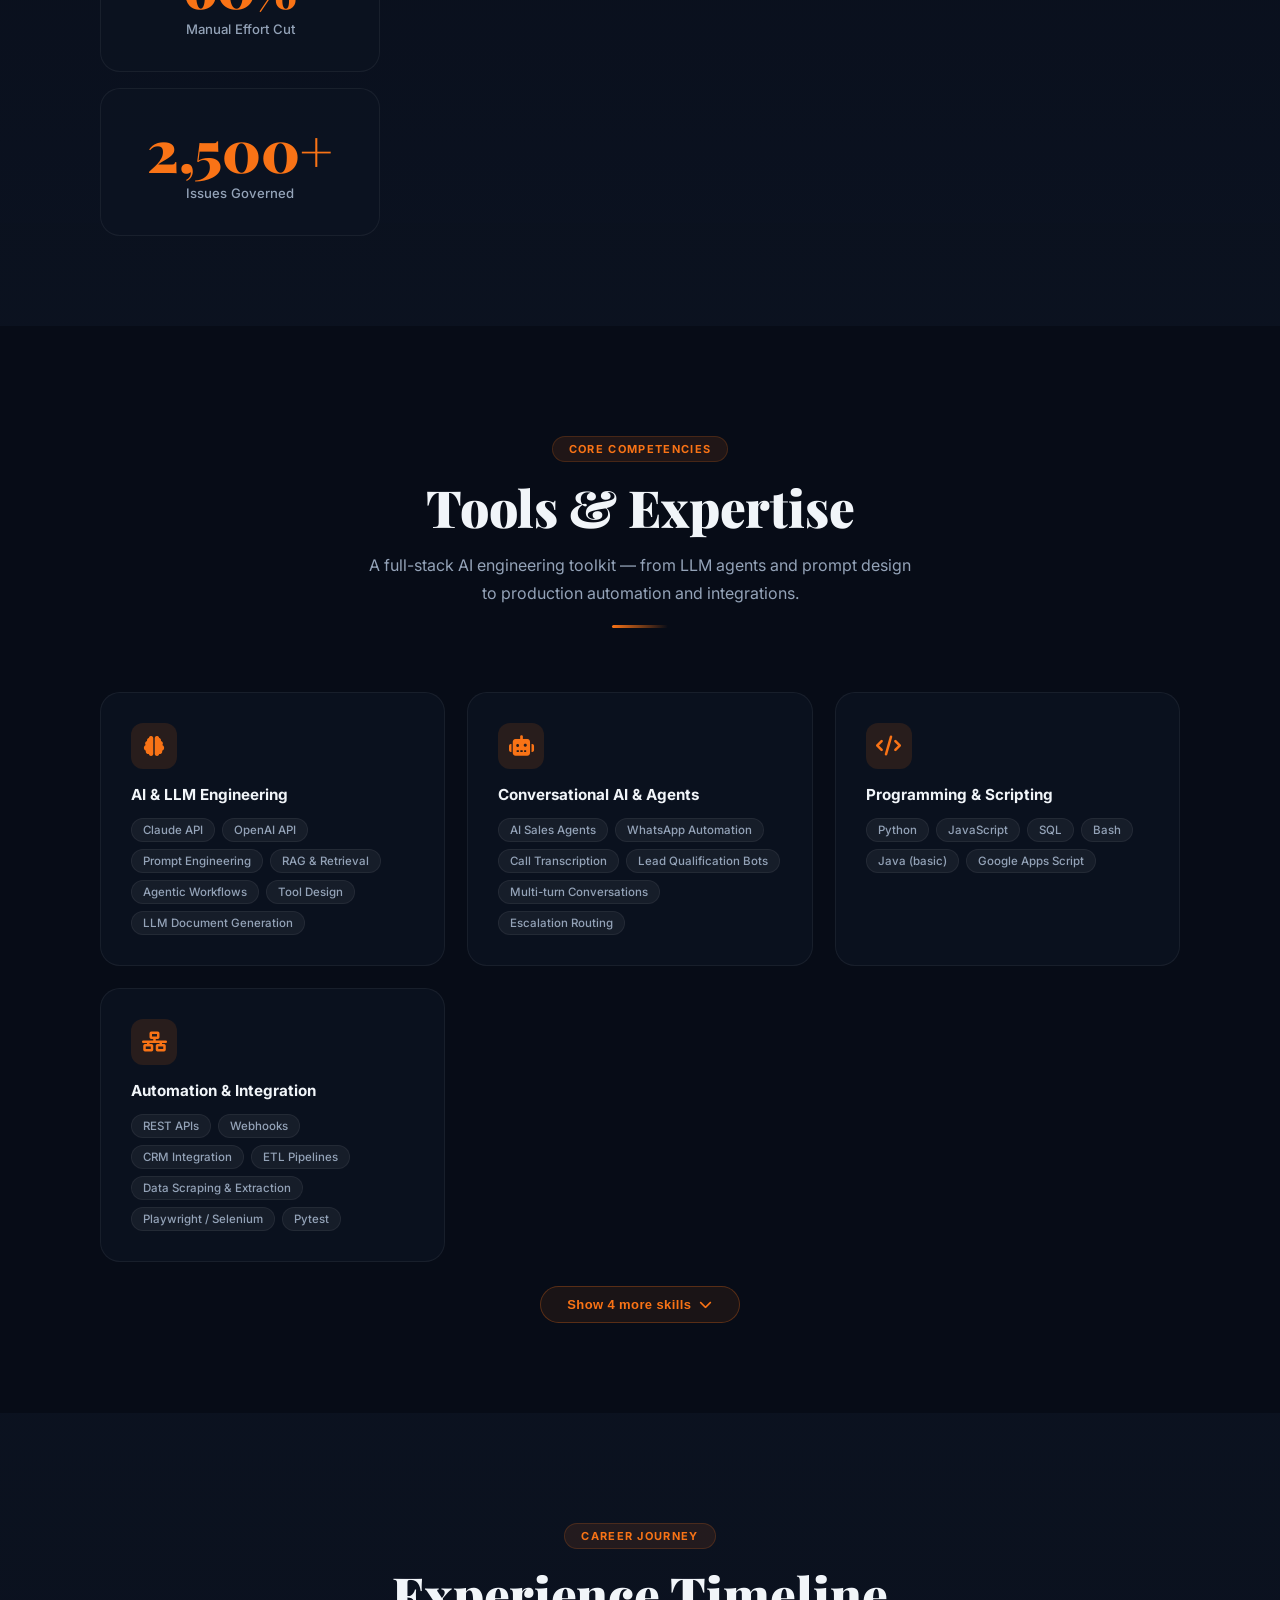
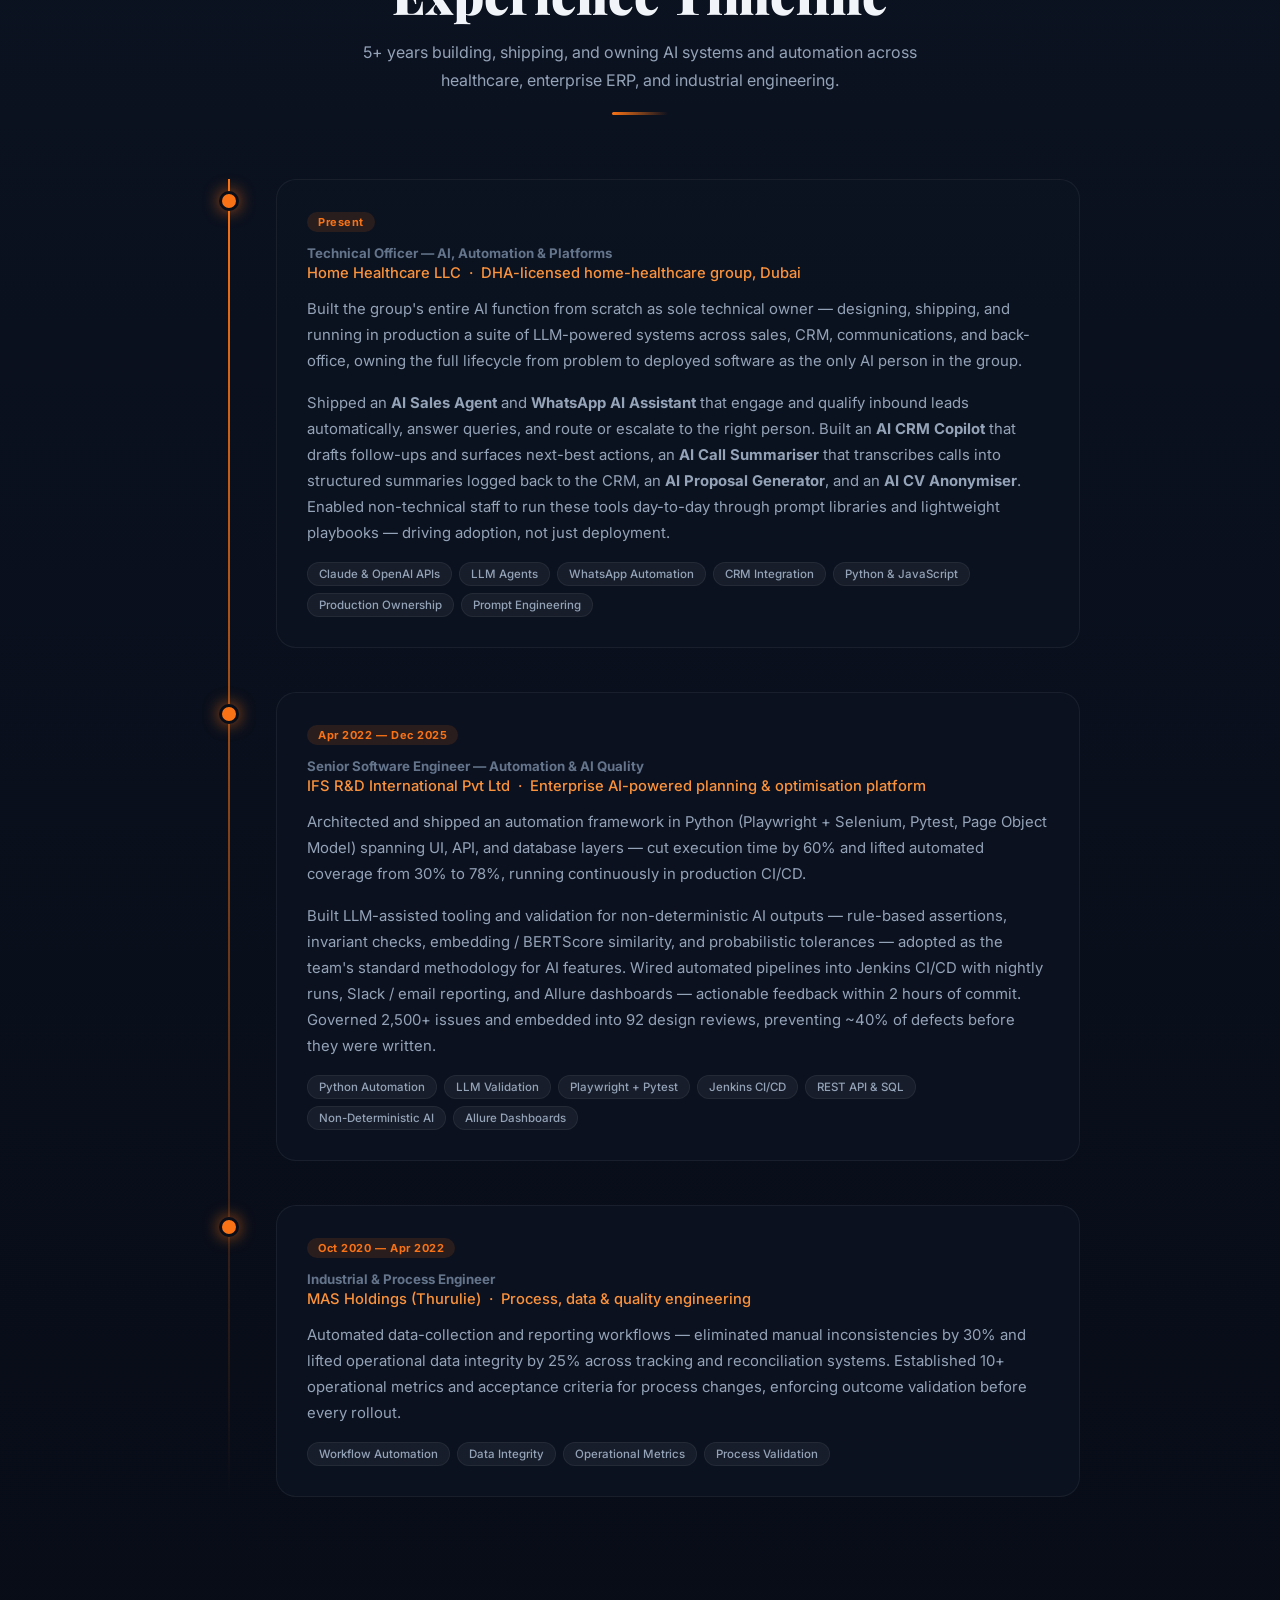
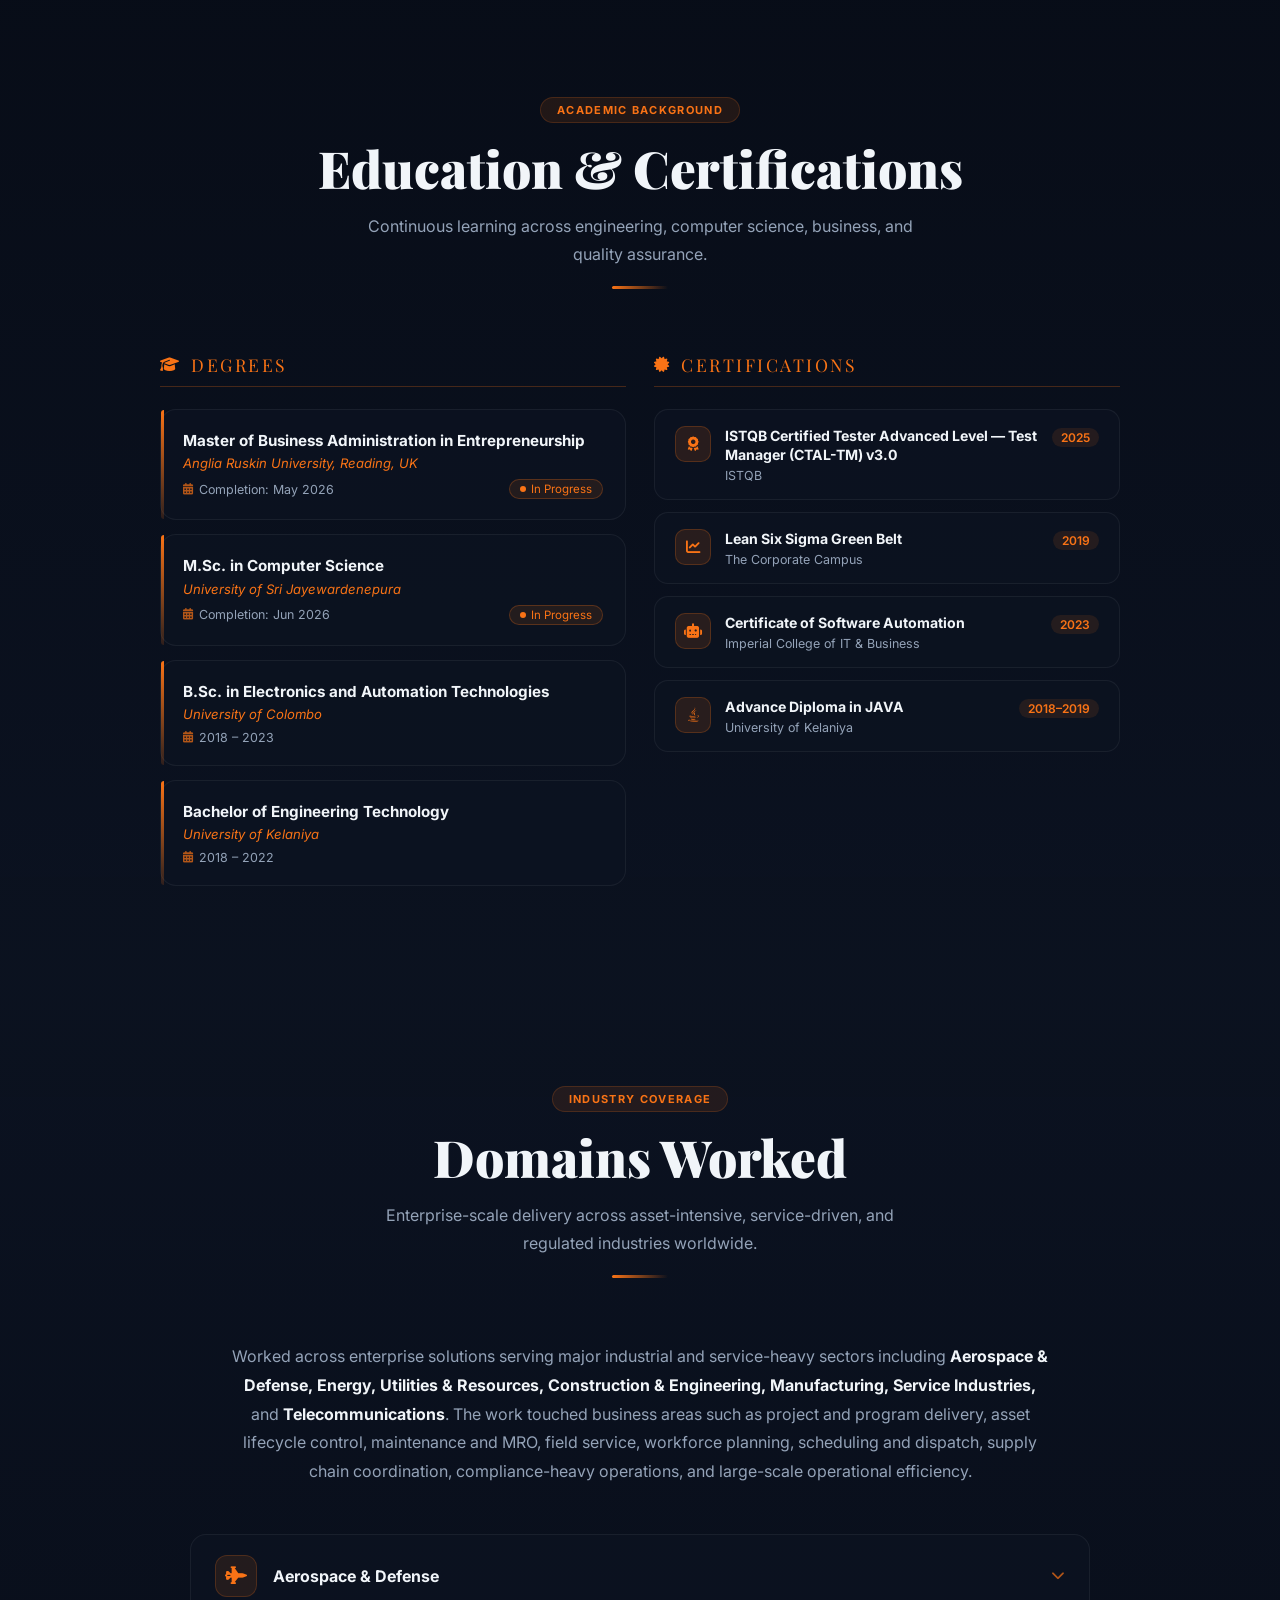
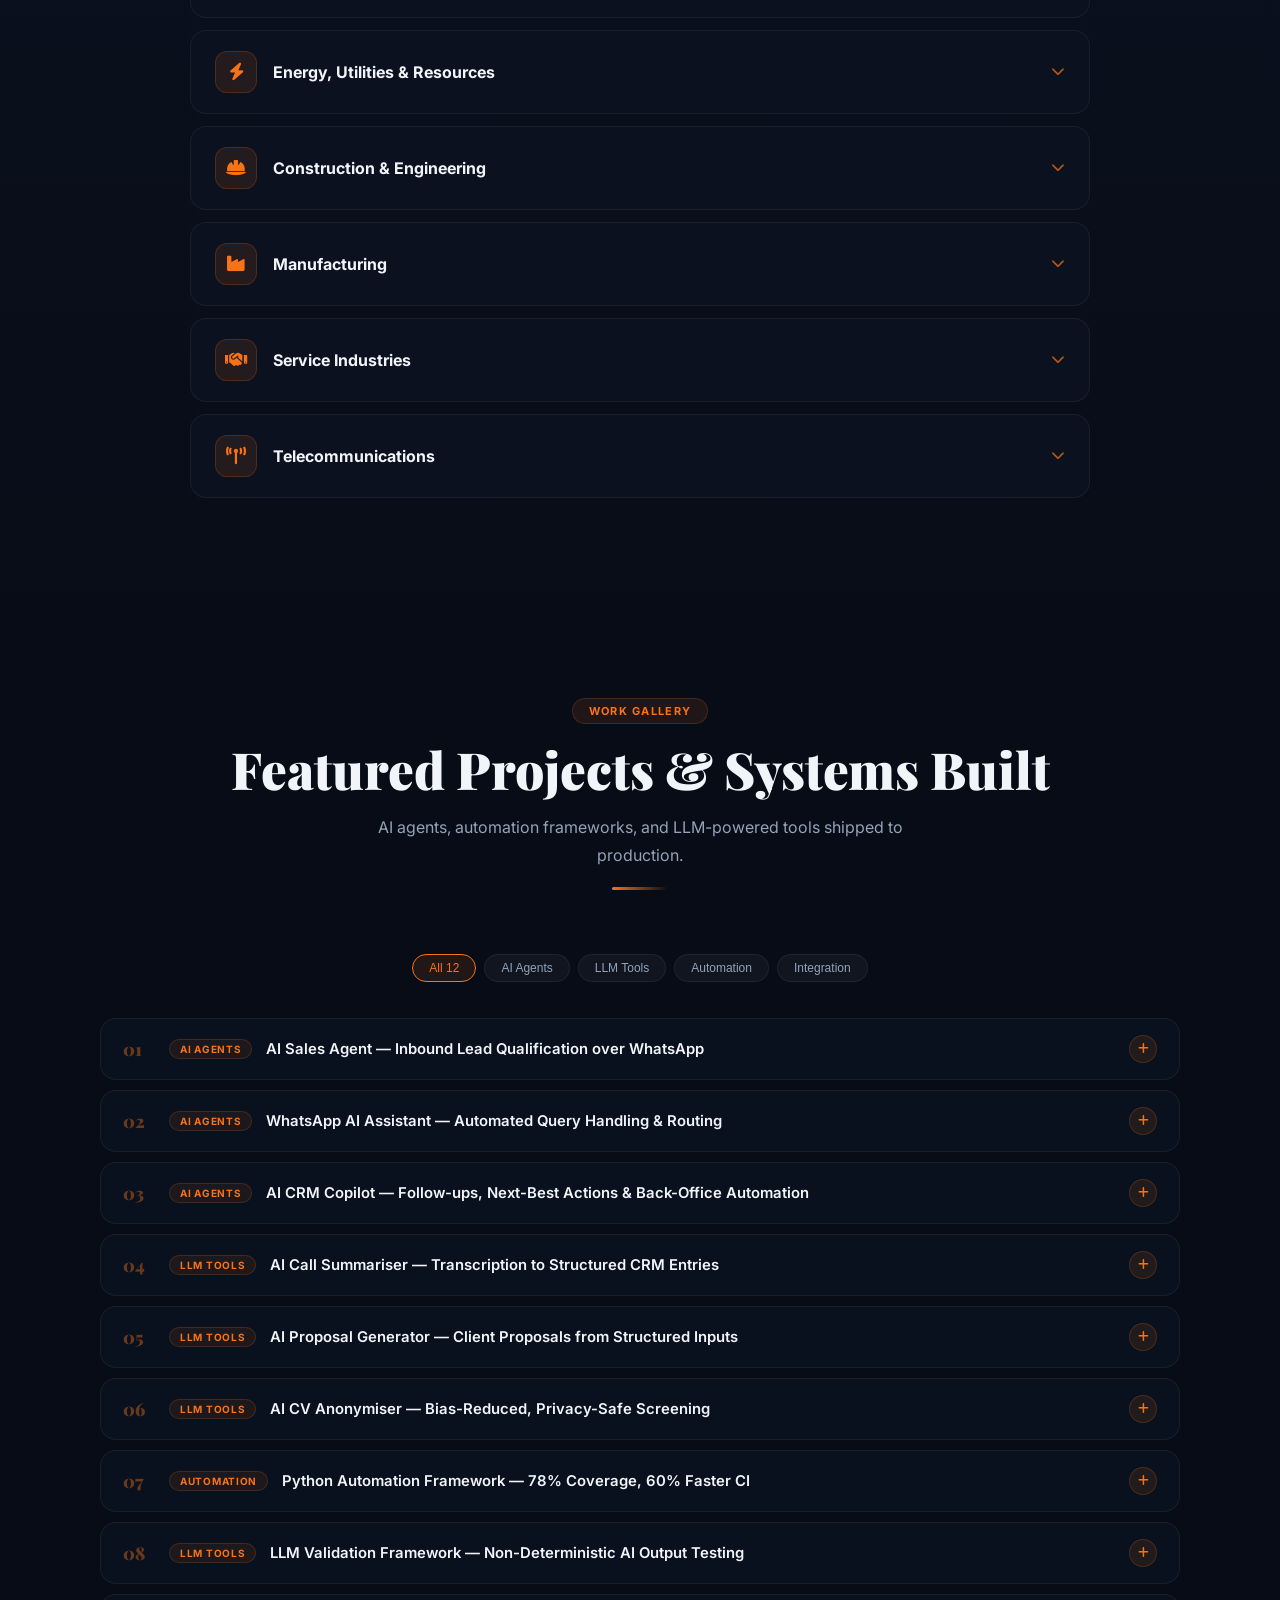
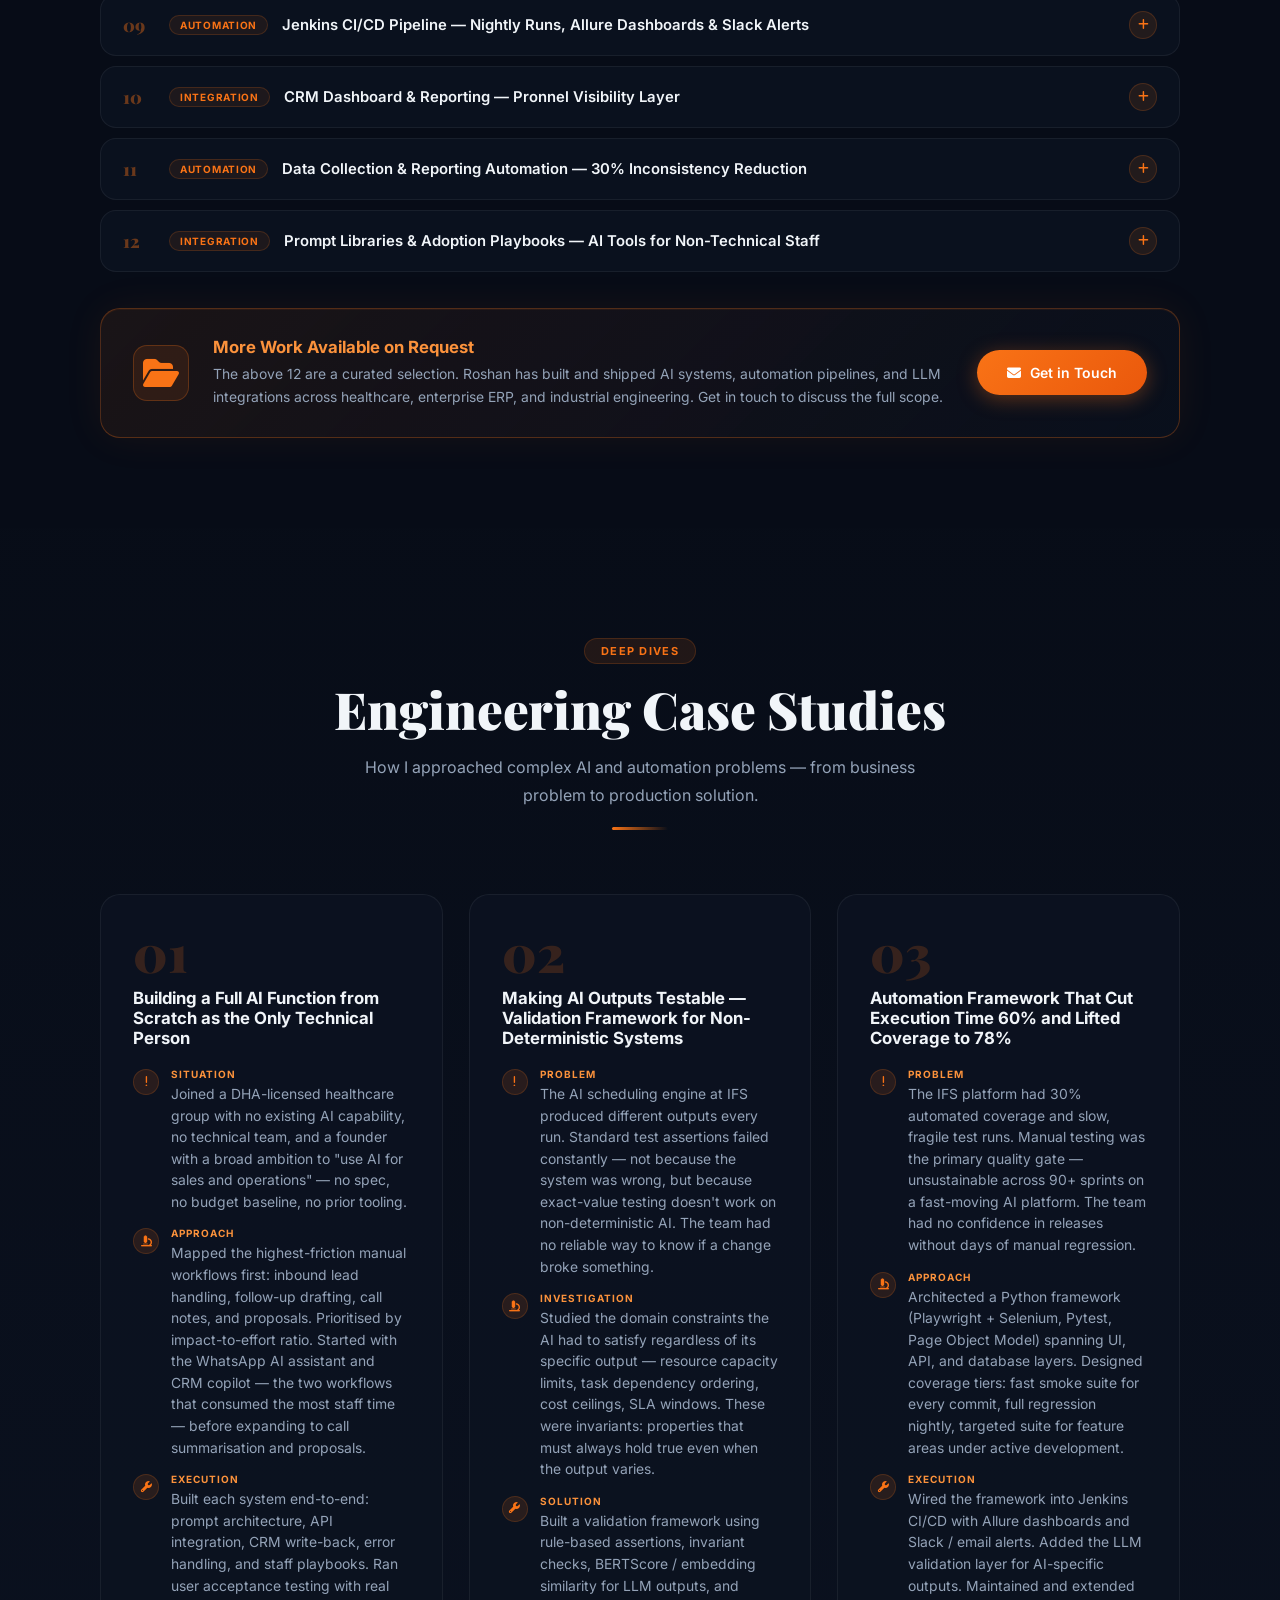
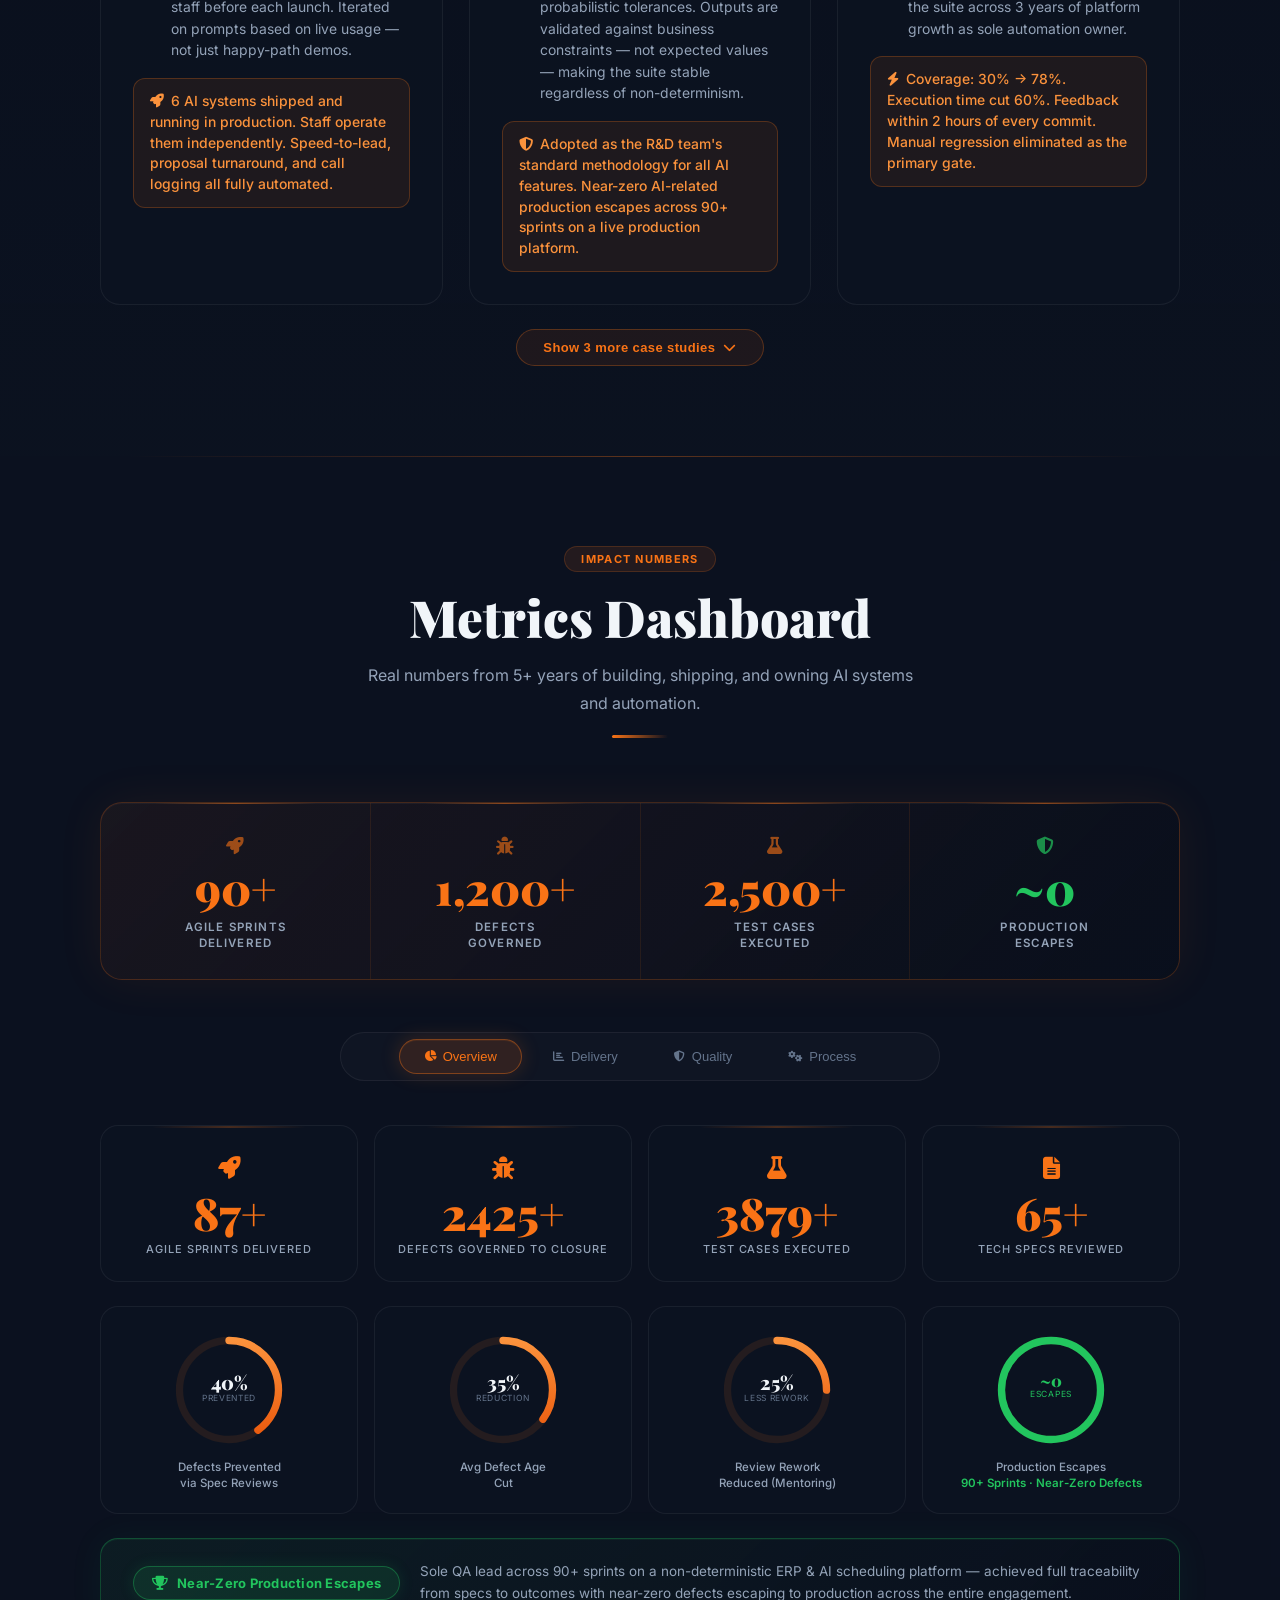
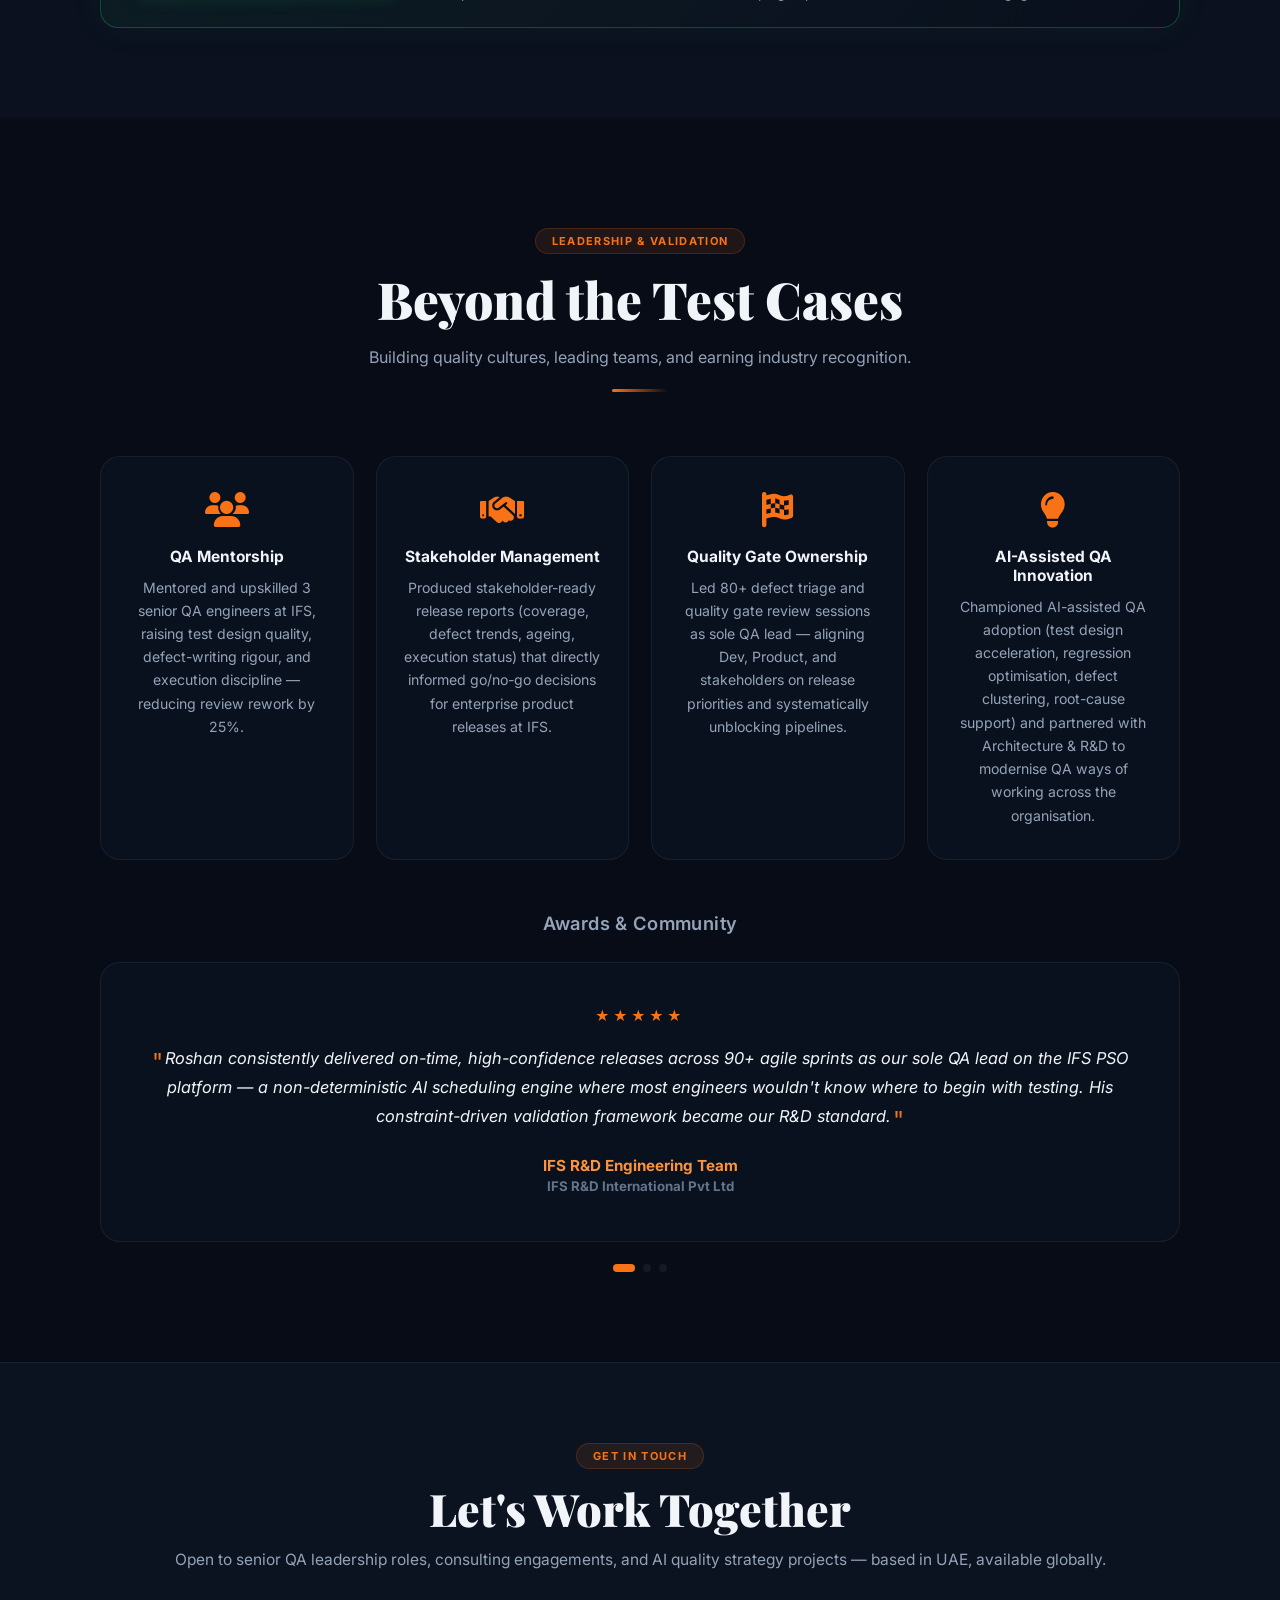
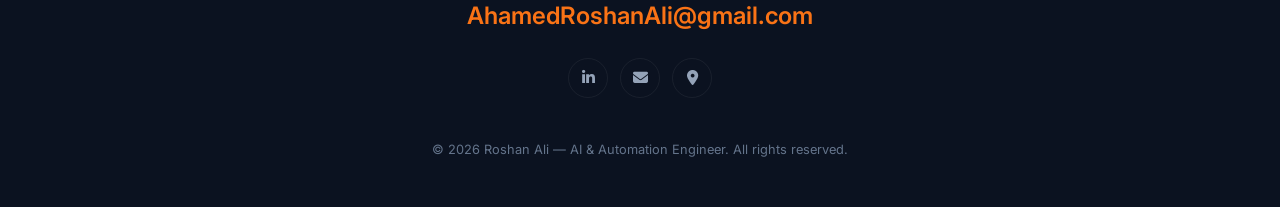
==== commit aad3c8bf: "Remove CV download button from homepage" ====
--- a/index.html
+++ b/index.html
@@ -1863,7 +1863,6 @@
       <h1 class="hero-name">Roshan Ali</h1>
       <p class="hero-title">AI &amp; Automation Engineer &nbsp;·&nbsp; Builds &amp; Ships AI Systems &nbsp;·&nbsp; LLM Agents + Workflow Automation &nbsp;·&nbsp; Owns It in Production</p>
       <div class="hero-buttons">
-        <a href="Roshan_Ali_CV.pdf" download class="btn-primary"><i class="fas fa-download"></i> Download CV</a>
         <a href="#projects" class="btn-outline"><i class="fas fa-folder-open"></i> View Projects</a>
       </div>
       <div class="social-links">
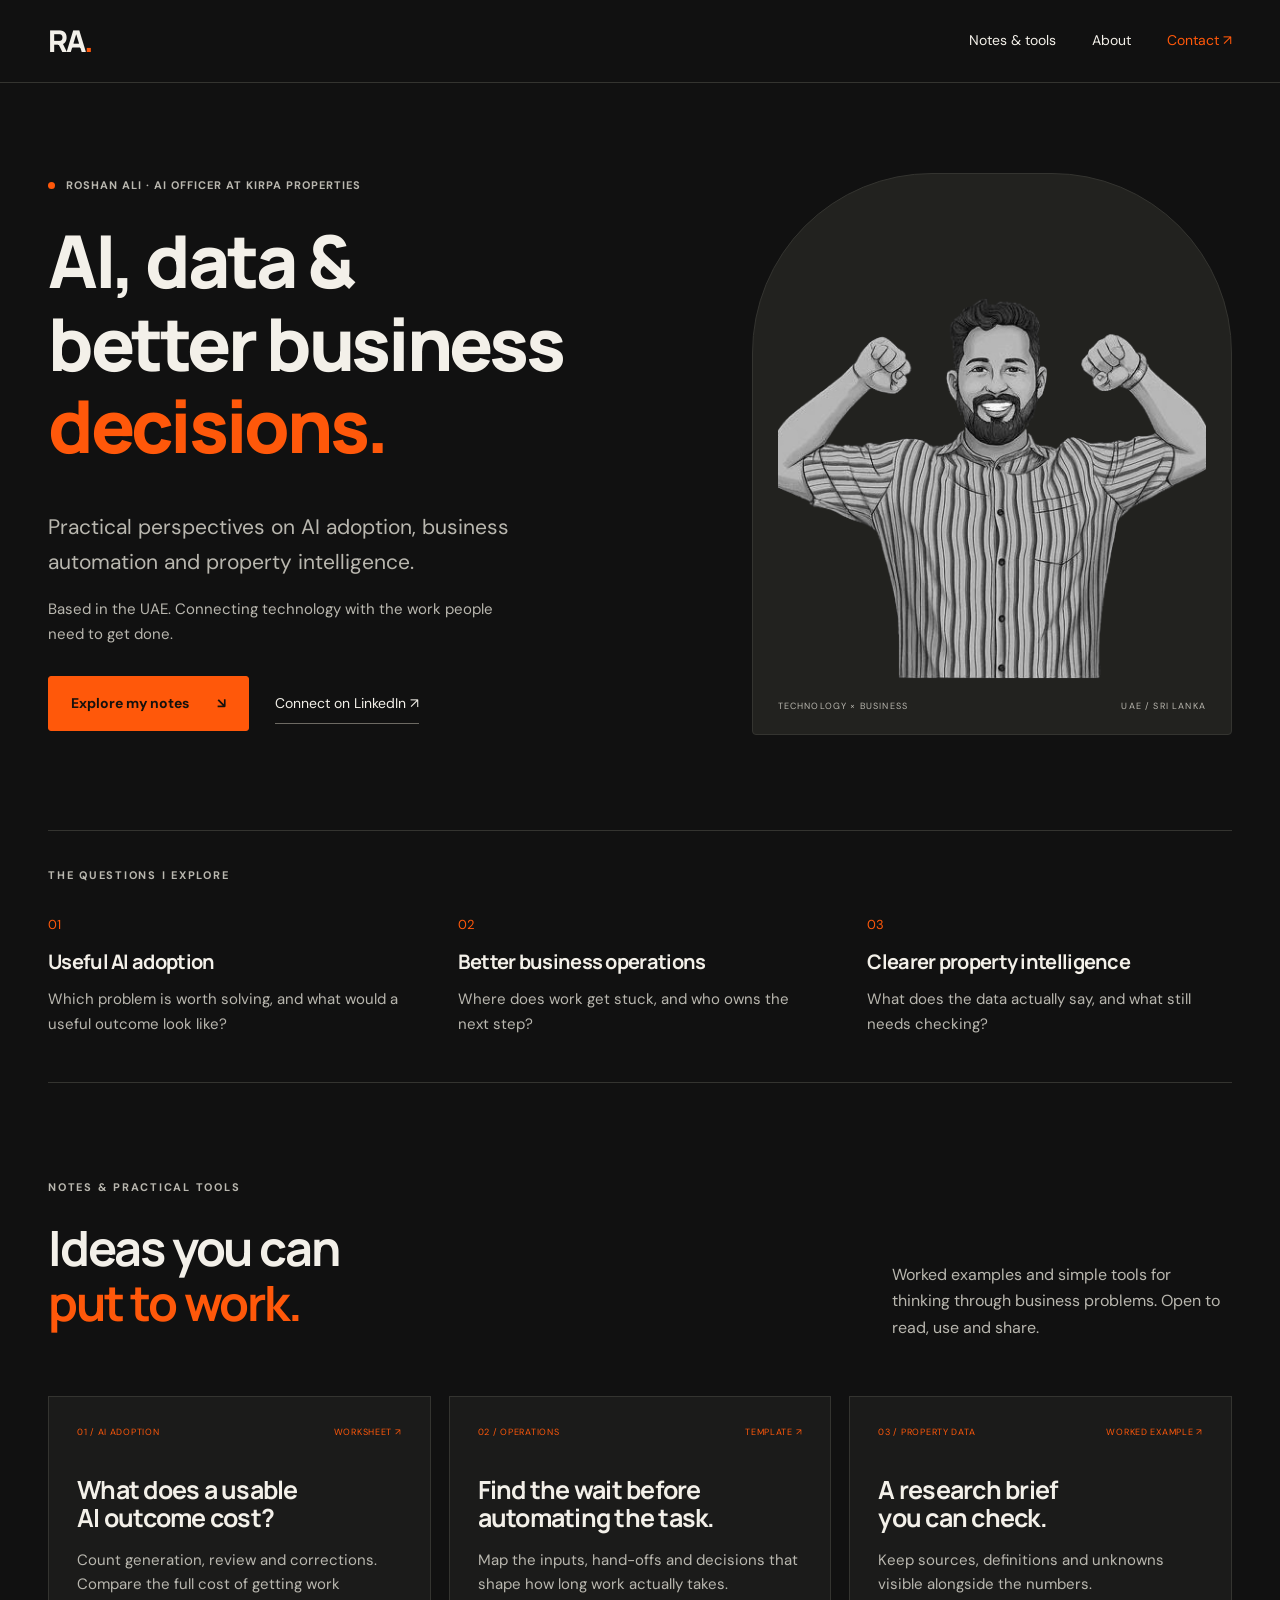
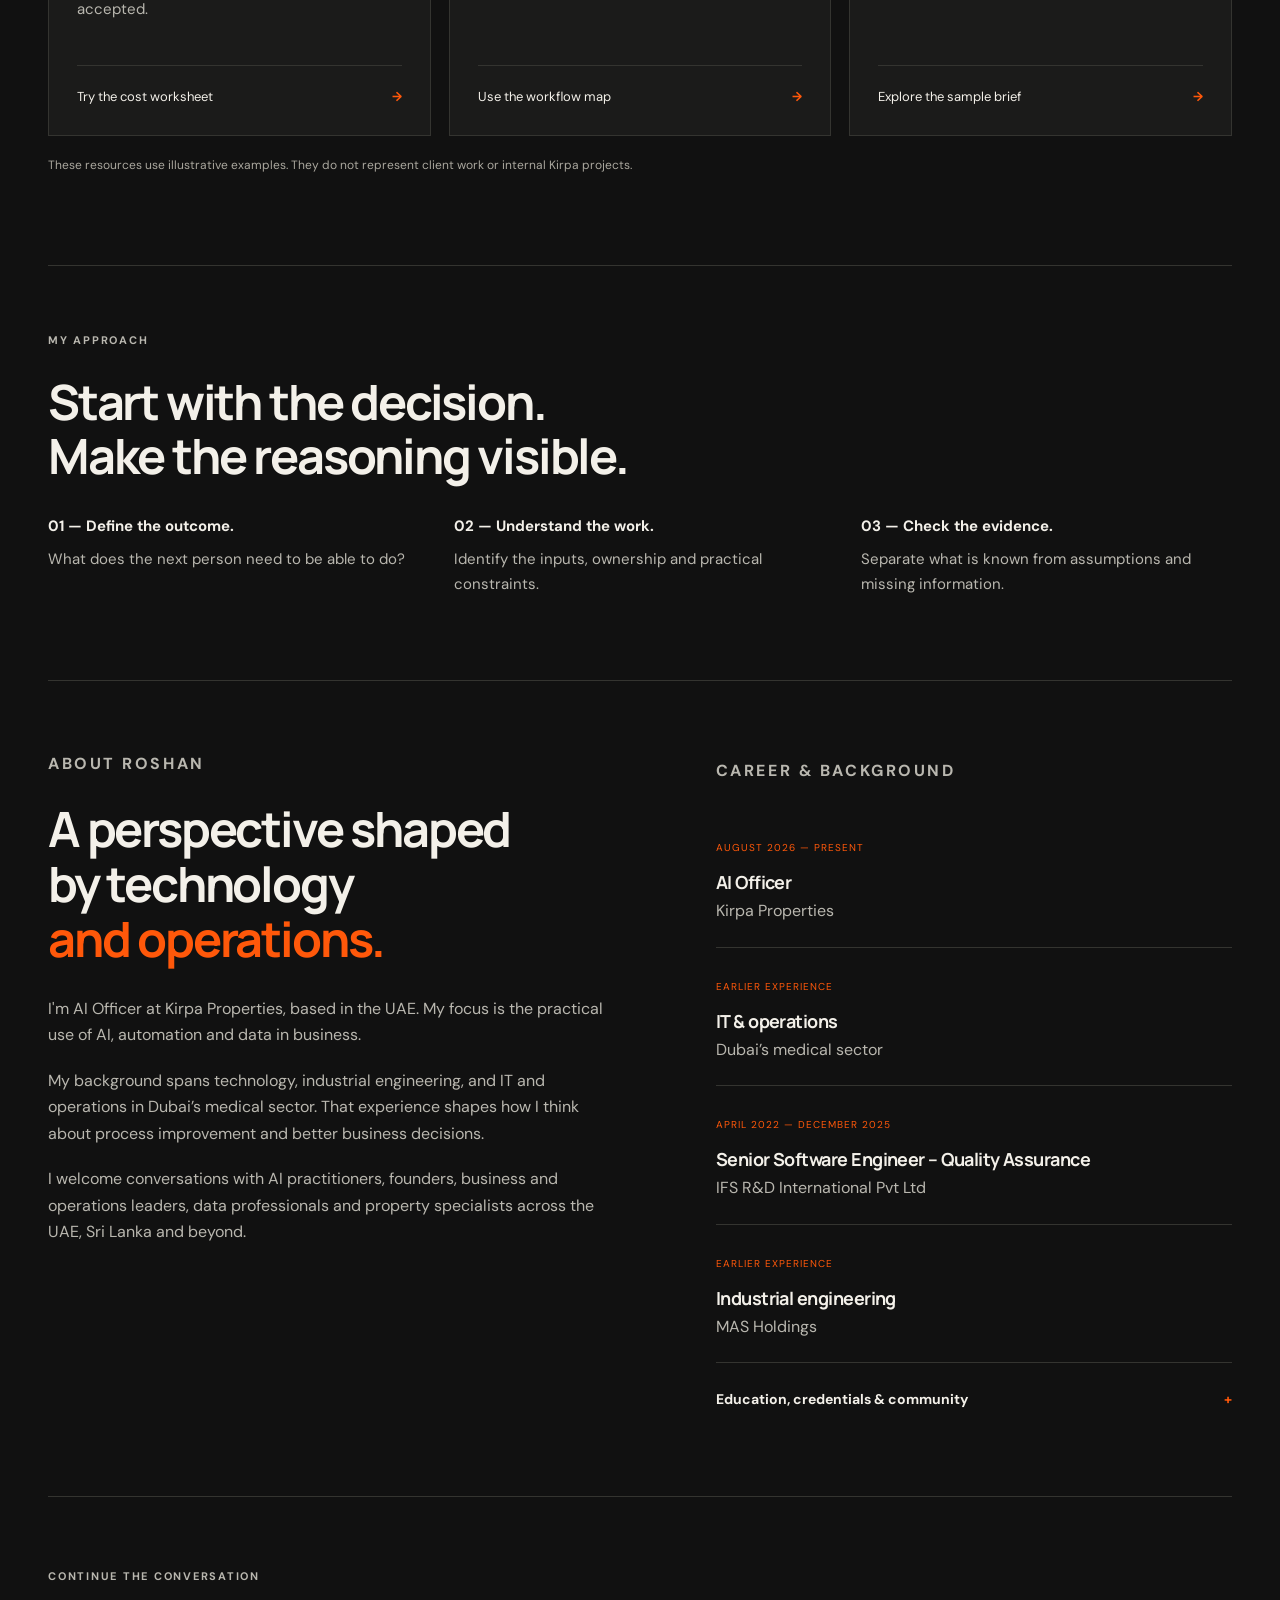
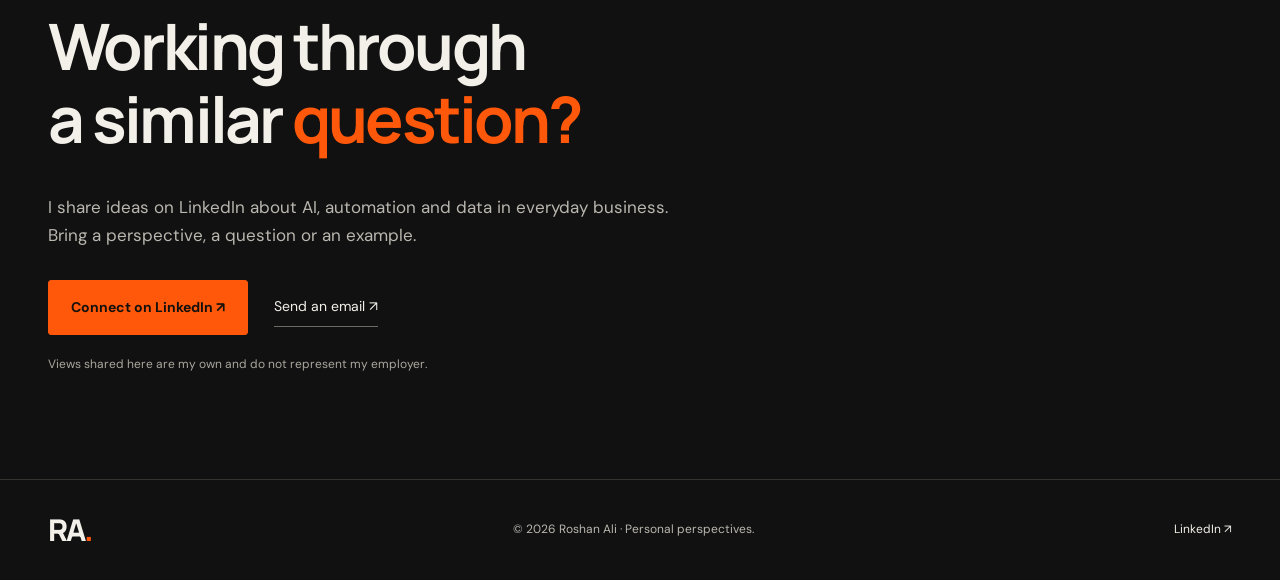
==== commit 225bbc38: "Align portfolio with AI Officer positioning and publish practical resources" ====
--- a/index.html
+++ b/index.html
@@ -1,3634 +1,16 @@
-<!DOCTYPE html>
-<html lang="en">
-<head>
-  <script type="text/javascript">
-    (function(c,l,a,r,i,t,y){
-        c[a]=c[a]||function(){(c[a].q=c[a].q||[]).push(arguments)};
-        t=l.createElement(r);t.async=1;t.src="https://www.clarity.ms/tag/"+i;
-        y=l.getElementsByTagName(r)[0];y.parentNode.insertBefore(t,y);
-    })(window, document, "clarity", "script", "xvftjeco9x");
-</script>
-  <meta charset="UTF-8" />
-  <meta name="viewport" content="width=device-width, initial-scale=1.0" />
-  <title>Roshan Ali | AI & Automation Engineer</title>
-  <link rel="preconnect" href="https://fonts.googleapis.com" />
-  <link rel="preconnect" href="https://fonts.gstatic.com" crossorigin />
-  <link href="https://fonts.googleapis.com/css2?family=Inter:wght@300;400;500;600;700;800;900&family=Playfair+Display:ital,wght@0,700;0,900;1,700&display=swap" rel="stylesheet" />
-  <link rel="stylesheet" href="https://cdnjs.cloudflare.com/ajax/libs/font-awesome/6.5.0/css/all.min.css"
-        integrity="sha384-/o6I2CkkWC//PSjvWC/eYN7l3xM3tJm8ZzVkCOfp//W05QcE3mlGskpoHB6XqI+B"
-        crossorigin="anonymous" />
-  <link rel="icon" type="image/png" href="avatar.png" />
-  <script src="https://cdn.jsdelivr.net/npm/chart.js@4.4.0/dist/chart.umd.min.js"
-          integrity="sha384-e6nUZLBkQ86NJ6TVVKAeSaK8jWa3NhkYWZFomE39AvDbQWeie9PlQqM3pmYW5d1g"
-          crossorigin="anonymous"></script>
-  <style>
-    /* ===== RESET & VARIABLES ===== */
-    *, *::before, *::after { box-sizing: border-box; margin: 0; padding: 0; }
-
-    :root {
-      --orange:       #f97316;
-      --orange-light: #fb923c;
-      --orange-dark:  #ea580c;
-      --orange-glow:  rgba(249,115,22,0.35);
-      --bg-primary:   #080d18;
-      --bg-secondary: #0c1322;
-      --bg-card:      rgba(12,19,34,0.85);
-      --text-primary: #f1f5f9;
-      --text-muted:   #64748b;
-      --text-secondary: #94a3b8;
-      --border:       rgba(249,115,22,0.18);
-      --border-subtle: rgba(255,255,255,0.06);
-    }
-
-    html { scroll-behavior: smooth; }
-
-    body {
-      font-family: 'Inter', sans-serif;
-      background: var(--bg-primary);
-      color: var(--text-primary);
-      overflow-x: hidden;
-    }
-    /* ===== GLOBAL LAYERED BACKGROUND (all sections) ===== */
-    body::before {
-      content: '';
-      position: fixed;
-      inset: 0;
-      z-index: 0;
-      pointer-events: none;
-      background:
-        radial-gradient(ellipse 80% 55% at 82% 7%,  rgba(249,115,22,0.14) 0%, transparent 68%),
-        radial-gradient(ellipse 65% 45% at 16% 42%, rgba(234,88,12,0.09) 0%, transparent 65%),
-        radial-gradient(ellipse 75% 55% at 20% 94%, rgba(234,88,12,0.12) 0%, transparent 68%);
-    }
-    /* Faint SVG mountain curves repeated as a fixed bg texture */
-    body::after {
-      content: '';
-      position: fixed;
-      inset: 0;
-      z-index: 0;
-      pointer-events: none;
-      opacity: 0.85;
-      background-image: url("data:image/svg+xml,%3Csvg xmlns='http://www.w3.org/2000/svg' viewBox='0 0 1440 900' preserveAspectRatio='none'%3E%3Cpath d='M0,0 C240,42 500,5 740,38 C960,68 1200,8 1440,44 L1440,110 L0,110Z' fill='rgba(20,7,1,0.36)'/%3E%3Cpath d='M0,160 C200,122 430,156 660,102 C880,48 1080,84 1290,38 C1390,16 1428,26 1440,23 L1440,225 L0,225Z' fill='rgba(16,6,1,0.26)'/%3E%3Cpath d='M0,280 C220,242 460,276 700,222 C920,168 1120,204 1340,158 C1400,140 1428,148 1440,145 L1440,340 L0,340Z' fill='rgba(18,6,1,0.28)'/%3E%3Cpath d='M0,390 C200,352 430,386 660,332 C880,278 1080,314 1290,268 C1390,246 1428,256 1440,253 L1440,455 L0,455Z' fill='rgba(16,6,1,0.28)'/%3E%3Cpath d='M0,500 C180,462 400,496 640,442 C860,388 1060,424 1280,378 C1380,356 1420,366 1440,363 L1440,565 L0,565Z' fill='rgba(20,7,1,0.30)'/%3E%3Cpath d='M0,610 C200,572 420,606 660,552 C880,498 1080,534 1300,488 C1390,466 1425,476 1440,473 L1440,675 L0,675Z' fill='rgba(24,8,1,0.32)'/%3E%3Cpath d='M0,700 C200,640 400,680 600,610 C800,540 1000,590 1200,520 C1340,470 1400,490 1440,485 L1440,900 L0,900Z' fill='rgba(30,10,2,0.5)'/%3E%3Cpath d='M0,780 C180,720 380,765 600,690 C820,615 1020,665 1240,595 C1360,555 1420,568 1440,565 L1440,900 L0,900Z' fill='rgba(50,18,4,0.55)'/%3E%3Cpath d='M0,850 C220,790 440,840 680,760 C920,680 1140,735 1380,660 L1440,900 L0,900Z' fill='rgba(72,26,5,0.6)'/%3E%3C/svg%3E");
-      background-size: 100% 100%;
-    }
-    main { position: relative; z-index: 1; }
-
-    /* ===== MOUNTAIN SCENE ===== */
-    .mtn-scene {
-      position: absolute;
-      inset: 0;
-      z-index: 0;
-      pointer-events: none;
-      overflow: hidden;
-    }
-    .mtn-scene svg {
-      position: absolute;
-      bottom: 0; left: 0;
-      width: 100%; height: 100%;
-    }
-
-    /* ===== BUG FIELD ===== */
-    #bug-field {
-      position: absolute;
-      inset: 0;
-      z-index: 6;
-      pointer-events: none;
-      overflow: hidden;
-    }
-    .bug {
-      position: absolute;
-      animation: bugDrift ease-in-out infinite;
-    }
-    /* Spider — passive, no interaction */
-    .spider-bug {
-      pointer-events: none;
-    }
-    /* Ladybug — clickable */
-    .ladybug-bug {
-      pointer-events: auto;
-      cursor: pointer;
-      transition: filter 0.2s;
-    }
-    .ladybug-bug:hover {
-      filter: drop-shadow(0 0 10px rgba(249,115,22,0.85)) brightness(1.25);
-    }
-    @keyframes bugDrift {
-      0%   { transform: translateY(0px); }
-      30%  { transform: translateY(-16px); }
-      60%  { transform: translateY(-6px); }
-      80%  { transform: translateY(-22px); }
-      100% { transform: translateY(0px); }
-    }
-    .bug.burst {
-      animation: bugBurst 0.52s cubic-bezier(.22,.61,.36,1) forwards !important;
-      pointer-events: none;
-    }
-    @keyframes bugBurst {
-      0%   { transform: scale(1)   rotate(0deg);   opacity: 1; }
-      40%  { transform: scale(2.6) rotate(180deg); opacity: 0.8; }
-      100% { transform: scale(0)   rotate(420deg); opacity: 0; }
-    }
-    .spark {
-      position: absolute;
-      border-radius: 50%;
-      pointer-events: none;
-      animation: sparkFly var(--sd) ease-out forwards;
-    }
-    @keyframes sparkFly {
-      0%   { transform: translate(0,0) scale(1); opacity: 1; }
-      100% { transform: translate(var(--sx),var(--sy)) scale(0); opacity: 0; }
-    }
-
-    /* ===== NAVIGATION ===== */
-    nav {
-      position: fixed;
-      top: 18px;
-      left: 50%;
-      transform: translateX(-50%);
-      z-index: 1000;
-      display: flex;
-      gap: 4px;
-      background: rgba(8,13,24,0.88);
-      backdrop-filter: blur(10px);
-      -webkit-backdrop-filter: blur(10px);
-      border: 1px solid var(--border);
-      border-radius: 50px;
-      padding: 7px 12px;
-      box-shadow: 0 4px 40px rgba(0,0,0,0.4);
-    }
-    nav a {
-      color: var(--text-secondary);
-      text-decoration: none;
-      padding: 7px 14px;
-      border-radius: 30px;
-      font-size: 12.5px;
-      font-weight: 500;
-      letter-spacing: 0.02em;
-      transition: all 0.25s ease;
-      border: 1px solid transparent;
-      white-space: nowrap;
-    }
-    nav a:hover, nav a.active {
-      color: var(--orange);
-      border-color: var(--orange);
-      background: rgba(249,115,22,0.1);
-      box-shadow: 0 0 14px rgba(249,115,22,0.25);
-    }
-
-    /* ===== LAYOUT ===== */
-
-    section {
-      min-height: 100vh;
-      padding: 110px 6% 90px;
-      position: relative;
-    }
-
-    /* ===== SECTION HEADER ===== */
-    .section-header {
-      text-align: center;
-      margin-bottom: 64px;
-    }
-    .section-tag {
-      display: inline-block;
-      padding: 5px 16px;
-      background: rgba(249,115,22,0.1);
-      border: 1px solid var(--border);
-      border-radius: 20px;
-      color: var(--orange);
-      font-size: 11px;
-      font-weight: 700;
-      letter-spacing: 0.12em;
-      text-transform: uppercase;
-      margin-bottom: 16px;
-    }
-    .section-title {
-      font-family: 'Playfair Display', serif;
-      font-size: clamp(2rem, 4vw, 3.2rem);
-      font-weight: 900;
-      color: var(--text-primary);
-      margin-bottom: 14px;
-      line-height: 1.15;
-    }
-    .section-subtitle {
-      color: var(--text-secondary);
-      font-size: 1rem;
-      max-width: 560px;
-      margin: 0 auto;
-      line-height: 1.75;
-    }
-    .glow-divider {
-      width: 56px;
-      height: 3px;
-      background: linear-gradient(to right, var(--orange), transparent);
-      border-radius: 2px;
-      margin: 18px auto 0;
-    }
-
-    /* ===== BUTTONS ===== */
-    .btn-primary {
-      display: inline-flex;
-      align-items: center;
-      gap: 9px;
-      padding: 14px 30px;
-      background: linear-gradient(135deg, var(--orange), var(--orange-dark));
-      color: #fff;
-      border: none;
-      border-radius: 50px;
-      font-size: 14px;
-      font-weight: 600;
-      text-decoration: none;
-      cursor: pointer;
-      transition: all 0.3s ease;
-      box-shadow: 0 4px 20px rgba(249,115,22,0.35);
-    }
-    .btn-primary:hover {
-      transform: translateY(-2px);
-      box-shadow: 0 8px 30px rgba(249,115,22,0.5);
-    }
-    .btn-outline {
-      display: inline-flex;
-      align-items: center;
-      gap: 9px;
-      padding: 14px 30px;
-      background: rgba(255,255,255,0.04);
-      color: var(--text-primary);
-      border: 1px solid var(--border-subtle);
-      border-radius: 50px;
-      font-size: 14px;
-      font-weight: 600;
-      text-decoration: none;
-      cursor: pointer;
-      transition: all 0.3s ease;
-    }
-    .btn-outline:hover {
-      border-color: var(--orange);
-      color: var(--orange);
-      box-shadow: 0 0 20px rgba(249,115,22,0.15);
-    }
-
-    /* ===== CARDS BASE ===== */
-    .card {
-      background: var(--bg-card);
-      border: 1px solid var(--border-subtle);
-      border-radius: 20px;
-      transition: border-color 0.3s, box-shadow 0.3s, transform 0.3s;
-    }
-    .card:hover {
-      border-color: rgba(249,115,22,0.4);
-      box-shadow: 0 0 35px rgba(249,115,22,0.12);
-    }
-
-    /* ===== SKILL TAG ===== */
-    .tag {
-      display: inline-block;
-      padding: 4px 11px;
-      background: rgba(255,255,255,0.05);
-      border: 1px solid var(--border-subtle);
-      border-radius: 20px;
-      font-size: 11.5px;
-      color: var(--text-secondary);
-      font-weight: 500;
-      transition: all 0.2s;
-    }
-    .tag:hover { border-color: var(--orange); color: var(--orange-light); }
-    .tag-orange {
-      background: rgba(249,115,22,0.12);
-      border-color: rgba(249,115,22,0.35);
-      color: var(--orange-light);
-    }
-
-    /* ===================================
-       SECTION 1 — HOME / HERO
-       =================================== */
-    #home {
-      display: flex;
-      align-items: center;
-      overflow: hidden;
-      padding-top: 0;
-      padding-bottom: 0;
-      min-height: 100vh;
-      background: radial-gradient(ellipse 80% 60% at 65% 50%, rgba(30,15,5,0.9) 0%, var(--bg-primary) 70%);
-    }
-
-    /* Mountain ridge glow (top highlight) */
-    .mtn-ridge {
-      position: absolute;
-      inset: 0;
-      z-index: 1;
-      pointer-events: none;
-    }
-
-    .hero-content {
-      position: relative;
-      z-index: 2;
-      max-width: 640px;
-      padding: 0 6%;
-    }
-    .hero-greeting {
-      font-size: clamp(1.3rem, 2.5vw, 1.8rem);
-      color: var(--text-secondary);
-      font-weight: 300;
-      margin-bottom: 6px;
-    }
-    .hero-name {
-      font-family: 'Playfair Display', serif;
-      font-size: clamp(3.2rem, 9vw, 6.5rem);
-      font-weight: 900;
-      color: var(--orange);
-      line-height: 0.95;
-      margin-bottom: 20px;
-      text-shadow: 0 0 60px rgba(249,115,22,0.35);
-    }
-    .hero-title {
-      font-size: clamp(0.82rem, 1.6vw, 1rem);
-      color: var(--text-secondary);
-      font-weight: 400;
-      margin-bottom: 42px;
-      letter-spacing: 0.04em;
-      max-width: 480px;
-      line-height: 1.6;
-    }
-    .hero-buttons { display: flex; gap: 14px; flex-wrap: wrap; margin-bottom: 48px; }
-
-    .social-links { display: flex; gap: 12px; align-items: center; flex-wrap: wrap; }
-    .social-links a {
-      width: 40px; height: 40px;
-      display: flex; align-items: center; justify-content: center;
-      border: 1px solid var(--border-subtle);
-      border-radius: 50%;
-      color: var(--text-secondary);
-      text-decoration: none;
-      font-size: 15px;
-      transition: all 0.25s;
-    }
-    .social-loc {
-      width: auto !important;
-      border-radius: 20px !important;
-      padding: 0 13px !important;
-      gap: 6px;
-    }
-    .social-loc span { font-size: 12px; font-weight: 600; letter-spacing: 0.04em; }
-    .social-links a:hover {
-      border-color: var(--orange);
-      color: var(--orange);
-      box-shadow: 0 0 14px rgba(249,115,22,0.3);
-    }
-
-    /* Avatar */
-    .hero-avatar {
-      position: absolute;
-      right: 3%;
-      top: 50%;
-      transform: translateY(-50%);
-      z-index: 2;
-      display: flex;
-      align-items: center;
-      justify-content: center;
-    }
-    .avatar-figure {
-      position: relative;
-      width: 460px;
-      animation: avatarFloat 4s ease-in-out infinite;
-    }
-    @keyframes avatarFloat {
-      0%,100% { transform: translateY(0px); }
-      50%      { transform: translateY(-14px); }
-    }
-    /* Warm depth glow behind the character */
-    .avatar-figure::before {
-      content: '';
-      position: absolute;
-      inset: 0;
-      background:
-        radial-gradient(ellipse 78% 70% at 52% 44%, rgba(249,115,22,0.55) 0%, rgba(249,115,22,0.2) 42%, transparent 68%),
-        radial-gradient(ellipse 50% 42% at 28% 70%, rgba(249,115,22,0.2)  0%, transparent 60%);
-      animation: depthGlow 4s ease-in-out infinite;
-    }
-    @keyframes depthGlow {
-      0%,100% { opacity: 0.75; }
-      50%      { opacity: 1; }
-    }
-    .avatar-figure img {
-      width: 100%;
-      height: auto;
-      display: block;
-      filter: drop-shadow(0 0 28px rgba(249,115,22,0.5))
-              drop-shadow(0 0 10px rgba(249,115,22,0.25));
-    }
-    /* Ground glow beneath character */
-    .avatar-figure::after {
-      content: '';
-      position: absolute;
-      bottom: -4px;
-      left: 50%;
-      transform: translateX(-50%);
-      width: 300px;
-      height: 36px;
-      background: radial-gradient(ellipse, rgba(249,115,22,0.65) 0%, transparent 70%);
-      border-radius: 50%;
-      filter: blur(10px);
-      z-index: 2;
-      animation: glowPulse 4s ease-in-out infinite;
-    }
-    @keyframes glowPulse {
-      0%,100% { opacity: 0.65; transform: translateX(-50%) scaleX(1); }
-      50%      { opacity: 1;    transform: translateX(-50%) scaleX(1.2); }
-    }
-
-    /* Tool Carousel */
-    .tool-carousel-outer {
-      position: absolute;
-      bottom: 44px;
-      left: 50%;
-      transform: translateX(-50%);
-      z-index: 2;
-      width: min(780px, 94vw);
-    }
-    .tool-carousel {
-      background: rgba(8,13,24,0.92);
-      backdrop-filter: blur(8px);
-      -webkit-backdrop-filter: blur(8px);
-      border: 1px solid var(--border);
-      border-radius: 50px;
-      padding: 13px 0;
-      overflow: hidden;
-      position: relative;
-    }
-    /* soft fade edges */
-    .tool-carousel::before,
-    .tool-carousel::after {
-      content: '';
-      position: absolute;
-      top: 0; bottom: 0;
-      width: 72px;
-      z-index: 3;
-      pointer-events: none;
-    }
-    .tool-carousel::before {
-      left: 0;
-      background: linear-gradient(to right, rgba(8,13,24,0.95), transparent);
-      border-radius: 50px 0 0 50px;
-    }
-    .tool-carousel::after {
-      right: 0;
-      background: linear-gradient(to left, rgba(8,13,24,0.95), transparent);
-      border-radius: 0 50px 50px 0;
-    }
-    .carousel-track {
-      display: flex;
-      gap: 18px;
-      width: max-content;
-      padding: 0 24px;
-      animation: marqueeScroll 32s linear infinite;
-    }
-    .carousel-track:hover { animation-play-state: paused; }
-    @keyframes marqueeScroll {
-      0%   { transform: translateX(0); }
-      100% { transform: translateX(-50%); }
-    }
-    .tool-chip {
-      display: flex;
-      flex-direction: column;
-      align-items: center;
-      gap: 6px;
-      flex-shrink: 0;
-      cursor: default;
-      transition: transform 0.28s cubic-bezier(.34,1.56,.64,1);
-    }
-    .tool-chip:hover { transform: translateY(-5px) scale(1.1); }
-    .tool-chip-icon {
-      width: 50px; height: 50px;
-      border-radius: 14px;
-      display: flex; align-items: center; justify-content: center;
-      font-size: 16px; font-weight: 800;
-      letter-spacing: -0.03em;
-      position: relative;
-      overflow: hidden;
-      border: 1px solid transparent;
-      transition: box-shadow 0.28s, border-color 0.28s;
-      animation: chipPulse var(--cp-dur, 6s) ease-in-out infinite;
-      animation-delay: var(--cp-del, 0s);
-    }
-    @keyframes chipPulse {
-      0%, 80%, 100% { box-shadow: none; border-color: transparent; }
-      88% {
-        box-shadow: 0 0 18px rgba(249,115,22,0.55), 0 0 38px rgba(249,115,22,0.2);
-        border-color: rgba(249,115,22,0.45);
-      }
-    }
-    .tool-chip:hover .tool-chip-icon {
-      box-shadow: 0 0 22px rgba(249,115,22,0.65) !important;
-      border-color: rgba(249,115,22,0.55) !important;
-    }
-    /* shine sweep */
-    .tool-chip-icon::after {
-      content: '';
-      position: absolute;
-      top: -50%; left: -65%;
-      width: 45%; height: 200%;
-      background: linear-gradient(90deg, transparent, rgba(255,255,255,0.28), transparent);
-      transform: skewX(-18deg);
-      transition: left 0.45s ease;
-      pointer-events: none;
-    }
-    .tool-chip:hover .tool-chip-icon::after { left: 130%; }
-    .tool-chip-label {
-      font-size: 9px;
-      color: var(--text-muted);
-      text-align: center;
-      letter-spacing: 0.04em;
-      transition: color 0.25s;
-      white-space: nowrap;
-    }
-    .tool-chip:hover .tool-chip-label { color: var(--orange-light); font-weight: 600; }
-
-    /* Scroll indicator */
-    .scroll-hint {
-      position: absolute;
-      bottom: 22px;
-      right: 6%;
-      display: flex;
-      align-items: center;
-      gap: 10px;
-      color: var(--text-muted);
-      font-size: 10.5px;
-      letter-spacing: 0.12em;
-      text-transform: uppercase;
-      z-index: 2;
-    }
-    .scroll-mouse {
-      width: 20px; height: 32px;
-      border: 1.5px solid rgba(255,255,255,0.15);
-      border-radius: 10px;
-      display: flex; justify-content: center;
-      padding-top: 5px;
-    }
-    .scroll-wheel {
-      width: 3px; height: 7px;
-      background: var(--orange);
-      border-radius: 2px;
-      animation: scrollAnim 1.8s infinite;
-    }
-    @keyframes scrollAnim {
-      0%   { transform: translateY(0); opacity: 1; }
-      100% { transform: translateY(9px); opacity: 0; }
-    }
-
-    /* ===================================
-       SECTION 2 — ABOUT
-       =================================== */
-    #about { background: linear-gradient(180deg, rgba(8,13,24,0.82) 0%, rgba(12,19,34,0.84) 100%); }
-
-    .about-layout {
-      display: grid;
-      grid-template-columns: 280px 1fr;
-      gap: 56px;
-      align-items: start;
-      max-width: 1080px;
-      margin: 0 auto;
-    }
-    .about-stats { display: flex; flex-direction: column; gap: 16px; }
-    .stat-card {
-      padding: 32px 24px;
-      text-align: center;
-    }
-    .stat-num {
-      font-family: 'Playfair Display', serif;
-      font-size: 3.6rem;
-      font-weight: 900;
-      color: var(--orange);
-      line-height: 1;
-      margin-bottom: 6px;
-    }
-    .stat-lbl {
-      font-size: 0.82rem;
-      color: var(--text-secondary);
-      font-weight: 500;
-      line-height: 1.4;
-    }
-    .about-narrative h3 {
-      font-size: 1.45rem;
-      font-weight: 700;
-      margin-bottom: 20px;
-      color: var(--text-primary);
-      line-height: 1.35;
-    }
-    .about-narrative p {
-      color: var(--text-secondary);
-      line-height: 1.85;
-      margin-bottom: 18px;
-      font-size: 0.97rem;
-    }
-    .about-narrative p strong { color: var(--orange-light); font-weight: 600; }
-    .tag-row { display: flex; flex-wrap: wrap; gap: 8px; margin-top: 24px; }
-
-    /* ===================================
-       SECTION 3 — SKILLS
-       =================================== */
-    #skills { background: rgba(8,13,24,0.82); }
-
-    .skills-grid {
-      display: grid;
-      grid-template-columns: repeat(auto-fill, minmax(255px, 1fr));
-      gap: 22px;
-      max-width: 1080px;
-      margin: 0 auto;
-    }
-    .skill-card { padding: 30px; }
-    .skill-card:hover { transform: translateY(-4px); }
-    .skill-card-icon {
-      width: 46px; height: 46px;
-      background: rgba(249,115,22,0.12);
-      border-radius: 12px;
-      display: flex; align-items: center; justify-content: center;
-      font-size: 20px;
-      color: var(--orange);
-      margin-bottom: 16px;
-    }
-    .skill-card h4 {
-      font-size: 0.95rem;
-      font-weight: 700;
-      margin-bottom: 14px;
-      color: var(--text-primary);
-    }
-    .tag-wrap { display: flex; flex-wrap: wrap; gap: 7px; }
-
-    /* ===================================
-       SECTION 4 — EXPERIENCE
-       =================================== */
-    #experience { background: linear-gradient(180deg, rgba(12,19,34,0.84) 0%, rgba(8,13,24,0.82) 100%); }
-
-    .timeline {
-      max-width: 880px;
-      margin: 0 auto;
-      position: relative;
-    }
-    .timeline::before {
-      content: '';
-      position: absolute;
-      left: 28px; top: 0; bottom: 0;
-      width: 2px;
-      background: linear-gradient(to bottom, var(--orange) 0%, rgba(249,115,22,0.1) 90%, transparent 100%);
-    }
-    .t-item {
-      padding-left: 76px;
-      position: relative;
-      margin-bottom: 44px;
-    }
-    .t-item:last-child { margin-bottom: 0; }
-    .t-dot {
-      position: absolute;
-      left: 19px; top: 12px;
-      width: 20px; height: 20px;
-      border-radius: 50%;
-      background: var(--orange);
-      box-shadow: 0 0 16px rgba(249,115,22,0.7);
-      border: 3px solid var(--bg-primary);
-    }
-    .t-card { padding: 30px; }
-    .t-card:hover { transform: translateX(4px); }
-    .t-date {
-      display: inline-block;
-      padding: 3px 11px;
-      background: rgba(249,115,22,0.12);
-      border-radius: 20px;
-      color: var(--orange);
-      font-size: 11px;
-      font-weight: 700;
-      margin-bottom: 10px;
-      letter-spacing: 0.05em;
-    }
-    .t-role { font-size: 1.15rem; font-weight: 700; color: var(--text-primary); margin-bottom: 3px; }
-    .t-company { color: var(--orange-light); font-size: 0.92rem; font-weight: 500; margin-bottom: 14px; }
-    .t-desc { color: var(--text-secondary); line-height: 1.75; font-size: 0.93rem; margin-bottom: 16px; }
-    .t-tags { display: flex; flex-wrap: wrap; gap: 7px; }
-
-    /* ===================================
-       SECTION 4b — EDUCATION
-       =================================== */
-    #education { background: linear-gradient(180deg, rgba(8,13,24,0.82) 0%, rgba(12,19,34,0.84) 100%); }
-
-    .edu-grid {
-      max-width: 960px;
-      margin: 0 auto;
-      display: grid;
-      grid-template-columns: 1fr 1fr;
-      gap: 28px;
-      align-items: start;
-    }
-    @media (max-width: 768px) { .edu-grid { grid-template-columns: 1fr; } }
-
-    .edu-column-title {
-      font-family: 'Playfair Display', serif;
-      font-size: 1.1rem;
-      color: var(--orange);
-      letter-spacing: 0.14em;
-      text-transform: uppercase;
-      margin-bottom: 22px;
-      padding-bottom: 10px;
-      border-bottom: 1px solid rgba(249,115,22,0.25);
-      display: flex;
-      align-items: center;
-      gap: 10px;
-    }
-    .edu-column-title i { font-size: 0.95rem; }
-
-    .edu-card {
-      background: var(--bg-card);
-      border: 1px solid var(--border-subtle);
-      border-radius: 16px;
-      padding: 20px 22px;
-      margin-bottom: 14px;
-      position: relative;
-      transition: border-color 0.3s, box-shadow 0.3s, transform 0.3s;
-    }
-    .edu-card:last-child { margin-bottom: 0; }
-    .edu-card:hover {
-      border-color: rgba(249,115,22,0.35);
-      box-shadow: 0 0 28px rgba(249,115,22,0.1);
-      transform: translateY(-3px);
-    }
-    .edu-card-accent {
-      position: absolute;
-      top: 0; left: 0;
-      width: 3px; height: 100%;
-      background: linear-gradient(to bottom, var(--orange), rgba(249,115,22,0.15));
-      border-radius: 16px 0 0 16px;
-    }
-    .edu-degree {
-      font-size: 0.95rem;
-      font-weight: 700;
-      color: var(--text-primary);
-      line-height: 1.4;
-      margin-bottom: 4px;
-    }
-    .edu-institution {
-      font-size: 0.82rem;
-      color: var(--orange);
-      font-style: italic;
-      margin-bottom: 8px;
-    }
-    .edu-meta {
-      display: flex;
-      align-items: center;
-      gap: 6px;
-      font-size: 0.78rem;
-      color: var(--text-secondary);
-    }
-    .edu-meta i { font-size: 0.72rem; color: var(--orange); opacity: 0.7; }
-    .edu-badge-in-progress {
-      display: inline-flex;
-      align-items: center;
-      gap: 5px;
-      font-size: 0.72rem;
-      color: var(--orange);
-      background: rgba(249,115,22,0.1);
-      border: 1px solid rgba(249,115,22,0.25);
-      border-radius: 20px;
-      padding: 2px 10px;
-      margin-left: auto;
-    }
-    .edu-badge-in-progress::before {
-      content: '';
-      width: 6px; height: 6px;
-      border-radius: 50%;
-      background: var(--orange);
-      animation: glowPulse 1.6s ease-in-out infinite;
-    }
-
-    .cert-card {
-      background: var(--bg-card);
-      border: 1px solid var(--border-subtle);
-      border-radius: 14px;
-      padding: 16px 20px;
-      margin-bottom: 12px;
-      display: flex;
-      align-items: flex-start;
-      gap: 14px;
-      transition: border-color 0.3s, box-shadow 0.3s, transform 0.3s;
-    }
-    .cert-card:last-child { margin-bottom: 0; }
-    .cert-card:hover {
-      border-color: rgba(249,115,22,0.35);
-      box-shadow: 0 0 24px rgba(249,115,22,0.1);
-      transform: translateY(-3px);
-    }
-    .cert-icon {
-      width: 36px; height: 36px;
-      border-radius: 10px;
-      background: rgba(249,115,22,0.12);
-      border: 1px solid rgba(249,115,22,0.22);
-      display: flex; align-items: center; justify-content: center;
-      flex-shrink: 0;
-      color: var(--orange);
-      font-size: 0.9rem;
-    }
-    .cert-body { flex: 1; min-width: 0; }
-    .cert-name {
-      font-size: 0.88rem;
-      font-weight: 700;
-      color: var(--text-primary);
-      line-height: 1.35;
-      margin-bottom: 4px;
-    }
-    .cert-issuer {
-      font-size: 0.78rem;
-      color: var(--text-secondary);
-    }
-    .cert-year {
-      font-size: 0.75rem;
-      font-weight: 600;
-      color: var(--orange);
-      background: rgba(249,115,22,0.1);
-      border-radius: 20px;
-      padding: 2px 9px;
-      flex-shrink: 0;
-      align-self: flex-start;
-      margin-top: 2px;
-    }
-
-    /* ===================================
-       SECTION 4c — DOMAINS
-       =================================== */
-    #domains { background: linear-gradient(180deg, rgba(12,19,34,0.84) 0%, rgba(8,13,24,0.82) 100%); }
-
-    .domains-intro {
-      max-width: 820px;
-      margin: 0 auto 48px;
-      text-align: center;
-      color: var(--text-secondary);
-      font-size: 1rem;
-      line-height: 1.8;
-    }
-    .domains-intro strong { color: var(--text-primary); }
-
-    .domains-list {
-      max-width: 900px;
-      margin: 0 auto;
-      display: flex;
-      flex-direction: column;
-      gap: 12px;
-    }
-
-    /* Accordion item */
-    .domain-item {
-      background: var(--bg-card);
-      border: 1px solid var(--border-subtle);
-      border-radius: 16px;
-      overflow: hidden;
-      transition: border-color 0.3s, box-shadow 0.3s;
-    }
-    .domain-item.open {
-      border-color: rgba(249,115,22,0.4);
-      box-shadow: 0 0 32px rgba(249,115,22,0.08);
-    }
-
-    .domain-header {
-      display: flex;
-      align-items: center;
-      gap: 16px;
-      padding: 20px 24px;
-      cursor: pointer;
-      user-select: none;
-      transition: background 0.2s;
-    }
-    .domain-header:hover { background: rgba(249,115,22,0.04); }
-
-    .domain-icon {
-      width: 42px; height: 42px;
-      border-radius: 12px;
-      background: rgba(249,115,22,0.1);
-      border: 1px solid rgba(249,115,22,0.2);
-      display: flex; align-items: center; justify-content: center;
-      color: var(--orange);
-      font-size: 1.1rem;
-      flex-shrink: 0;
-      transition: background 0.3s;
-    }
-    .domain-item.open .domain-icon {
-      background: rgba(249,115,22,0.2);
-    }
-
-    .domain-title {
-      flex: 1;
-      font-size: 1rem;
-      font-weight: 700;
-      color: var(--text-primary);
-    }
-
-    .domain-chevron {
-      color: var(--orange);
-      font-size: 0.85rem;
-      transition: transform 0.35s cubic-bezier(.4,0,.2,1);
-      opacity: 0.7;
-    }
-    .domain-item.open .domain-chevron { transform: rotate(180deg); }
-
-    .domain-body {
-      max-height: 0;
-      overflow: hidden;
-      transition: max-height 0.4s cubic-bezier(.4,0,.2,1);
-    }
-    .domain-body-inner {
-      padding: 0 24px 24px 82px;
-    }
-    .domain-desc {
-      font-size: 0.9rem;
-      color: var(--text-secondary);
-      line-height: 1.8;
-      margin-bottom: 16px;
-    }
-    .domain-customers {
-      display: flex;
-      flex-wrap: wrap;
-      gap: 8px;
-    }
-    .domain-customer-tag {
-      display: inline-flex;
-      align-items: center;
-      gap: 6px;
-      font-size: 0.76rem;
-      font-weight: 600;
-      color: var(--orange);
-      background: rgba(249,115,22,0.08);
-      border: 1px solid rgba(249,115,22,0.2);
-      border-radius: 20px;
-      padding: 3px 12px;
-    }
-    .domain-customer-tag i { font-size: 0.65rem; opacity: 0.7; }
-
-    /* ===================================
-       SECTION 5 — PROJECTS
-       =================================== */
-    #projects { background: rgba(8,13,24,0.82); }
-
-    .projects-grid {
-      display: grid;
-      grid-template-columns: repeat(auto-fill, minmax(330px, 1fr));
-      gap: 26px;
-      max-width: 1080px;
-      margin: 0 auto;
-    }
-    .proj-card {
-      padding: 30px;
-      display: flex;
-      flex-direction: column;
-    }
-    .proj-card:hover { transform: translateY(-5px); }
-    .proj-type {
-      display: inline-block;
-      padding: 3px 11px;
-      background: rgba(249,115,22,0.1);
-      border: 1px solid var(--border);
-      border-radius: 20px;
-      color: var(--orange);
-      font-size: 10px;
-      font-weight: 700;
-      text-transform: uppercase;
-      letter-spacing: 0.08em;
-      margin-bottom: 14px;
-      align-self: flex-start;
-    }
-    .proj-title { font-size: 1.05rem; font-weight: 700; color: var(--text-primary); margin-bottom: 10px; }
-    .proj-context { color: var(--text-secondary); font-size: 0.88rem; line-height: 1.65; margin-bottom: 18px; }
-    .proj-section-lbl {
-      font-size: 10px;
-      font-weight: 700;
-      text-transform: uppercase;
-      letter-spacing: 0.1em;
-      color: var(--orange);
-      margin-bottom: 5px;
-    }
-    .proj-section-text { font-size: 0.87rem; color: var(--text-secondary); line-height: 1.55; margin-bottom: 16px; }
-    .proj-link {
-      display: inline-flex;
-      align-items: center;
-      gap: 6px;
-      color: var(--orange);
-      font-size: 12.5px;
-      font-weight: 600;
-      text-decoration: none;
-      margin-top: auto;
-      padding-top: 16px;
-      border-top: 1px solid var(--border-subtle);
-      transition: gap 0.2s;
-    }
-    .proj-link:hover { gap: 10px; }
-
-    /* ===================================
-       SECTION 6 — CASE STUDIES
-       =================================== */
-    #case-studies { background: linear-gradient(180deg, rgba(8,13,24,0.82) 0%, rgba(12,19,34,0.84) 100%); }
-
-    .cases-grid {
-      display: grid;
-      grid-template-columns: repeat(auto-fill, minmax(330px, 1fr));
-      gap: 26px;
-      max-width: 1080px;
-      margin: 0 auto;
-    }
-    .case-card { padding: 32px; }
-    .case-num {
-      font-family: 'Playfair Display', serif;
-      font-size: 3.2rem;
-      font-weight: 900;
-      color: rgba(249,115,22,0.18);
-      line-height: 1;
-      margin-bottom: 10px;
-    }
-    .case-title { font-size: 1.05rem; font-weight: 700; color: var(--text-primary); margin-bottom: 20px; }
-    .case-step { display: flex; gap: 12px; margin-bottom: 14px; }
-    .case-step-dot {
-      width: 26px; height: 26px;
-      border-radius: 50%;
-      background: rgba(249,115,22,0.12);
-      border: 1px solid var(--border);
-      display: flex; align-items: center; justify-content: center;
-      font-size: 11px; color: var(--orange);
-      flex-shrink: 0; margin-top: 1px;
-    }
-    .case-step-body h5 {
-      font-size: 10px;
-      font-weight: 700;
-      text-transform: uppercase;
-      letter-spacing: 0.1em;
-      color: var(--orange-light);
-      margin-bottom: 4px;
-    }
-    .case-step-body p { font-size: 0.87rem; color: var(--text-secondary); line-height: 1.55; }
-    .case-impact {
-      background: rgba(249,115,22,0.08);
-      border: 1px solid rgba(249,115,22,0.25);
-      border-radius: 12px;
-      padding: 12px 16px;
-      margin-top: 16px;
-    }
-    .case-impact p { font-size: 0.87rem; color: var(--orange-light); font-weight: 500; line-height: 1.5; }
-
-    /* ===================================
-       SECTION 7 — METRICS
-       =================================== */
-    #metrics {
-      min-height: unset;
-      padding: 90px 6%;
-      background: rgba(12,19,34,0.84);
-    }
-    .metrics-rail {
-      display: grid;
-      grid-template-columns: repeat(auto-fit, minmax(180px, 1fr));
-      max-width: 1080px;
-      margin: 0 auto;
-      border: 1px solid var(--border-subtle);
-      border-radius: 22px;
-      overflow: hidden;
-    }
-    .metric-cell {
-      padding: 48px 24px;
-      text-align: center;
-      border-right: 1px solid var(--border-subtle);
-      border-bottom: 1px solid var(--border-subtle);
-      transition: background 0.3s;
-    }
-    .metric-cell:last-child { border-right: none; }
-    .metric-cell:hover { background: rgba(249,115,22,0.06); }
-    .metric-num {
-      font-family: 'Playfair Display', serif;
-      font-size: clamp(2.4rem, 4.5vw, 3.8rem);
-      font-weight: 900;
-      color: var(--orange);
-      line-height: 1;
-      margin-bottom: 8px;
-    }
-    .metric-lbl {
-      font-size: 0.78rem;
-      color: var(--text-secondary);
-      font-weight: 500;
-      text-transform: uppercase;
-      letter-spacing: 0.08em;
-      line-height: 1.4;
-    }
-
-    /* ===================================
-       SECTION 8 — LEADERSHIP
-       =================================== */
-    #leadership { background: rgba(8,13,24,0.82); }
-
-    .leadership-grid {
-      display: grid;
-      grid-template-columns: repeat(auto-fill, minmax(240px, 1fr));
-      gap: 22px;
-      max-width: 1080px;
-      margin: 0 auto 52px;
-    }
-    .lead-card {
-      padding: 32px 26px;
-      text-align: center;
-    }
-    .lead-card:hover { transform: translateY(-4px); }
-    .lead-icon { font-size: 2.2rem; color: var(--orange); margin-bottom: 16px; }
-    .lead-card h4 { font-size: 0.97rem; font-weight: 700; color: var(--text-primary); margin-bottom: 10px; }
-    .lead-card p { font-size: 0.88rem; color: var(--text-secondary); line-height: 1.65; }
-
-    /* Credentials */
-    .cred-row {
-      display: flex;
-      flex-wrap: wrap;
-      gap: 12px;
-      justify-content: center;
-      max-width: 1080px;
-      margin: 0 auto 60px;
-    }
-    .cred-badge {
-      display: flex;
-      align-items: center;
-      gap: 9px;
-      padding: 11px 20px;
-      background: var(--bg-card);
-      border: 1px solid var(--border-subtle);
-      border-radius: 50px;
-      transition: all 0.25s;
-    }
-    .cred-badge:hover { border-color: var(--border); }
-    .cred-badge i { color: var(--orange); font-size: 17px; }
-    .cred-badge span { font-size: 13px; font-weight: 500; color: var(--text-primary); }
-
-    /* Testimonials */
-    .testimonial-section { max-width: 1080px; margin: 0 auto; }
-    .testimonial-section > h3 {
-      text-align: center;
-      font-size: 1.15rem;
-      font-weight: 600;
-      color: var(--text-secondary);
-      margin-bottom: 28px;
-      letter-spacing: 0.02em;
-    }
-    .testimonial-slider { max-width: 760px; margin: 0 auto; position: relative; }
-    .testimonial-slide { display: none; }
-    .testimonial-slide.active { display: block; }
-    .testimonial-card { padding: 44px; text-align: center; }
-    .t-stars { color: var(--orange); font-size: 14px; margin-bottom: 20px; letter-spacing: 3px; }
-    .t-quote {
-      font-size: 1.02rem;
-      color: var(--text-primary);
-      line-height: 1.8;
-      margin-bottom: 24px;
-      font-style: italic;
-      position: relative;
-    }
-    .t-quote::before, .t-quote::after {
-      content: '"';
-      color: var(--orange);
-      font-size: 1.6em;
-      font-style: normal;
-      line-height: 0;
-      vertical-align: -0.3em;
-    }
-    .t-quote::before { margin-right: 2px; }
-    .t-quote::after  { margin-left: 2px; }
-    .t-name  { font-weight: 700; color: var(--orange-light); font-size: 0.95rem; }
-    .t-role  { font-size: 0.83rem; color: var(--text-muted); margin-top: 3px; }
-    .slider-dots { display: flex; justify-content: center; gap: 8px; margin-top: 22px; }
-    .dot {
-      width: 8px; height: 8px;
-      border-radius: 50%;
-      background: var(--border-subtle);
-      border: none; cursor: pointer;
-      transition: all 0.3s;
-    }
-    .dot.active { background: var(--orange); width: 22px; border-radius: 4px; }
-
-    /* ===== FOOTER / CONTACT ===== */
-    footer {
-      background: rgba(12,19,34,0.86);
-      border-top: 1px solid var(--border-subtle);
-      text-align: center;
-      padding: 80px 6% 50px;
-    }
-    footer .section-tag { margin-bottom: 10px; }
-    footer h2 {
-      font-family: 'Playfair Display', serif;
-      font-size: clamp(1.8rem, 3.5vw, 2.8rem);
-      font-weight: 900;
-      margin-bottom: 12px;
-    }
-    footer p.sub { color: var(--text-secondary); margin-bottom: 32px; font-size: 0.97rem; }
-    footer a.email-link {
-      font-size: clamp(1.1rem, 2.2vw, 1.5rem);
-      color: var(--orange);
-      font-weight: 600;
-      text-decoration: none;
-      transition: all 0.3s;
-    }
-    footer a.email-link:hover { text-shadow: 0 0 24px rgba(249,115,22,0.5); }
-    footer .social-links { justify-content: center; margin-top: 28px; }
-    footer .copyright {
-      color: var(--text-muted);
-      font-size: 0.8rem;
-      margin-top: 44px;
-    }
-
-    /* ===== METRICS BOARD ===== */
-    #metrics {
-      min-height: unset;
-      padding: 90px 6%;
-      background: rgba(12,19,34,0.84);
-      position: relative;
-    }
-    #metrics::before {
-      content: '';
-      position: absolute;
-      top: 0; left: 10%; right: 10%;
-      height: 1px;
-      background: linear-gradient(to right, transparent, rgba(249,115,22,0.35), transparent);
-    }
-
-    /* Hero KPI banner */
-    .mb-hero {
-      display: flex;
-      max-width: 1080px;
-      margin: 0 auto 52px;
-      border: 1px solid rgba(249,115,22,0.22);
-      border-radius: 22px;
-      overflow: hidden;
-      background: linear-gradient(135deg, rgba(249,115,22,0.06) 0%, rgba(8,13,24,0.4) 100%);
-      box-shadow: 0 0 48px rgba(249,115,22,0.07), inset 0 1px 0 rgba(255,255,255,0.04);
-    }
-    .mb-hero-kpi {
-      flex: 1;
-      padding: 32px 20px 28px;
-      text-align: center;
-      border-right: 1px solid rgba(249,115,22,0.1);
-      position: relative;
-    }
-    .mb-hero-kpi:last-child { border-right: none; }
-    .mb-hero-kpi::before {
-      content: '';
-      position: absolute;
-      top: 0; left: 50%; transform: translateX(-50%);
-      width: 60%; height: 1px;
-      background: linear-gradient(to right, transparent, rgba(249,115,22,0.5), transparent);
-    }
-    .mb-hero-icon {
-      font-size: 1.1rem;
-      color: rgba(249,115,22,0.6);
-      margin-bottom: 10px;
-      display: block;
-    }
-    .mb-hero-num {
-      display: block;
-      font-family: 'Playfair Display', serif;
-      font-size: clamp(2rem, 3.5vw, 3rem);
-      font-weight: 900;
-      color: var(--orange);
-      line-height: 1;
-      margin-bottom: 8px;
-    }
-    .mb-hero-lbl {
-      font-size: 0.72rem;
-      color: var(--text-secondary);
-      font-weight: 600;
-      text-transform: uppercase;
-      letter-spacing: 0.1em;
-      line-height: 1.4;
-    }
-    .mb-hero-kpi:last-child .mb-hero-num { color: #22c55e; }
-    .mb-hero-kpi:last-child .mb-hero-icon { color: rgba(34,197,94,0.7); }
-
-    /* Tab strip */
-    .mb-tabs {
-      display: flex; gap: 6px; justify-content: center;
-      flex-wrap: wrap; margin-bottom: 44px;
-      background: rgba(255,255,255,0.02);
-      border: 1px solid var(--border-subtle);
-      border-radius: 40px;
-      padding: 6px;
-      max-width: 600px;
-      margin-left: auto;
-      margin-right: auto;
-    }
-    .mb-tab {
-      padding: 9px 24px;
-      background: transparent;
-      border: 1px solid transparent;
-      border-radius: 30px;
-      color: var(--text-muted);
-      font-size: 13px; font-weight: 500;
-      cursor: pointer; transition: all 0.25s;
-      display: flex; align-items: center; gap: 7px;
-    }
-    .mb-tab i { font-size: 11px; }
-    .mb-tab:hover { color: var(--text-primary); background: rgba(255,255,255,0.04); }
-    .mb-tab.active {
-      background: rgba(249,115,22,0.14);
-      border-color: rgba(249,115,22,0.4);
-      color: var(--orange);
-      box-shadow: 0 0 20px rgba(249,115,22,0.18), inset 0 1px 0 rgba(249,115,22,0.1);
-    }
-
-    /* Panel show/hide */
-    .mb-panel { display: none; }
-    .mb-panel.active { display: block; }
-
-    /* ── Overview panel ── */
-    .mb-overview {
-      display: grid;
-      grid-template-columns: repeat(4, 1fr);
-      gap: 16px;
-      max-width: 1080px; margin: 0 auto 24px;
-    }
-    .mb-num-card {
-      background: var(--bg-card);
-      border: 1px solid var(--border-subtle);
-      border-radius: 18px;
-      padding: 28px 20px 24px;
-      text-align: center;
-      cursor: pointer;
-      position: relative;
-      transition: border-color 0.25s, box-shadow 0.25s, transform 0.25s;
-      overflow: hidden;
-    }
-    .mb-num-card::after {
-      content: '';
-      position: absolute;
-      top: 0; left: 20%; right: 20%;
-      height: 2px;
-      background: linear-gradient(to right, transparent, rgba(249,115,22,0.5), transparent);
-      border-radius: 0 0 2px 2px;
-      transition: opacity 0.25s;
-      opacity: 0.5;
-    }
-    .mb-num-card:hover::after { opacity: 1; }
-    .mb-num-card:hover {
-      border-color: rgba(249,115,22,0.45);
-      box-shadow: 0 0 32px rgba(249,115,22,0.15);
-      transform: translateY(-4px);
-    }
-    .mb-num-card .card-icon {
-      font-size: 1.4rem; color: var(--orange);
-      margin-bottom: 10px; display: block;
-    }
-    .mb-num-card .card-val {
-      font-family: 'Playfair Display', serif;
-      font-size: clamp(2rem, 3.5vw, 3rem);
-      font-weight: 900; color: var(--orange);
-      line-height: 1; margin-bottom: 6px;
-    }
-    .mb-num-card .card-lbl {
-      font-size: 11px; color: var(--text-secondary);
-      font-weight: 500; text-transform: uppercase;
-      letter-spacing: 0.08em; line-height: 1.4;
-    }
-    .mb-num-card .card-tip {
-      position: absolute;
-      bottom: calc(100% + 10px); left: 50%;
-      transform: translateX(-50%);
-      background: #1e2d4a;
-      border: 1px solid var(--border);
-      border-radius: 10px;
-      padding: 10px 14px;
-      font-size: 12px; color: var(--text-primary);
-      line-height: 1.55; white-space: nowrap;
-      pointer-events: none;
-      opacity: 0; transition: opacity 0.2s;
-      z-index: 10;
-      box-shadow: 0 8px 24px rgba(0,0,0,0.4);
-    }
-    .mb-num-card .card-tip::after {
-      content: '';
-      position: absolute; top: 100%; left: 50%;
-      transform: translateX(-50%);
-      border: 6px solid transparent;
-      border-top-color: #1e2d4a;
-    }
-    .mb-num-card:hover .card-tip { opacity: 1; }
-
-    /* Ring gauges row */
-    .mb-rings {
-      display: grid;
-      grid-template-columns: repeat(4, 1fr);
-      gap: 16px;
-      max-width: 1080px; margin: 0 auto 24px;
-    }
-    .mb-ring-card {
-      background: var(--bg-card);
-      border: 1px solid var(--border-subtle);
-      border-radius: 18px;
-      padding: 28px 16px 22px;
-      text-align: center;
-      transition: border-color 0.25s, box-shadow 0.25s, transform 0.25s;
-    }
-    .mb-ring-card:hover {
-      border-color: rgba(249,115,22,0.45);
-      box-shadow: 0 0 28px rgba(249,115,22,0.12);
-      transform: translateY(-3px);
-    }
-    .ring-svg { width: 110px; height: 110px; margin: 0 auto 14px; display: block; }
-    .ring-track { fill: none; stroke: rgba(249,115,22,0.1); stroke-width: 8; }
-    .ring-fill {
-      fill: none;
-      stroke: url(#ringGrad);
-      stroke-width: 8;
-      stroke-linecap: round;
-      transform: rotate(-90deg);
-      transform-origin: 50% 50%;
-      stroke-dasharray: 0 339;
-      transition: stroke-dasharray 1.4s cubic-bezier(0.4,0,0.2,1);
-    }
-    .ring-fill.special, .ring-fill-special { stroke: #22c55e; }
-    .ring-center-val {
-      font-family: 'Playfair Display', serif;
-      font-size: 1.3rem; font-weight: 900;
-      fill: var(--text-primary);
-    }
-    .ring-center-sub {
-      font-size: 0.58rem; fill: var(--text-muted);
-      text-transform: uppercase; letter-spacing: 0.08em;
-    }
-    .mb-ring-card .ring-lbl {
-      font-size: 11.5px; color: var(--text-secondary);
-      font-weight: 500; line-height: 1.4;
-    }
-
-    /* Achievement strip */
-    .mb-achieve {
-      max-width: 1080px; margin: 0 auto;
-      background: linear-gradient(135deg, rgba(34,197,94,0.07) 0%, rgba(8,13,24,0.3) 100%);
-      border: 1px solid rgba(34,197,94,0.3);
-      border-radius: 18px;
-      padding: 22px 32px;
-      display: flex; align-items: center; gap: 20px;
-      flex-wrap: wrap;
-      box-shadow: 0 0 36px rgba(34,197,94,0.06), inset 0 1px 0 rgba(34,197,94,0.08);
-    }
-    .mb-achieve-badge {
-      display: flex; align-items: center; gap: 9px;
-      background: rgba(34,197,94,0.12);
-      border: 1px solid rgba(34,197,94,0.35);
-      border-radius: 30px;
-      padding: 8px 18px;
-      flex-shrink: 0;
-      box-shadow: 0 0 16px rgba(34,197,94,0.12);
-    }
-    .mb-achieve-badge i { color: #22c55e; font-size: 14px; }
-    .mb-achieve-badge span { color: #22c55e; font-weight: 700; font-size: 13px; letter-spacing: 0.02em; }
-    .mb-achieve p { color: var(--text-secondary); font-size: 13.5px; line-height: 1.6; flex: 1; }
-
-    /* ── Delivery panel ── */
-    .mb-delivery-grid {
-      display: grid;
-      grid-template-columns: repeat(2, 1fr);
-      gap: 20px;
-      max-width: 1080px; margin: 0 auto;
-    }
-    .mb-bar-card {
-      background: var(--bg-card);
-      border: 1px solid var(--border-subtle);
-      border-radius: 18px;
-      padding: 30px 28px;
-      transition: border-color 0.25s, box-shadow 0.25s;
-    }
-    .mb-bar-card:hover { border-color: rgba(249,115,22,0.35); box-shadow: 0 0 24px rgba(249,115,22,0.1); }
-    .mb-bar-header { display: flex; align-items: flex-end; gap: 12px; margin-bottom: 16px; }
-    .mb-bar-val {
-      font-family: 'Playfair Display', serif;
-      font-size: 3.5rem; font-weight: 900;
-      color: var(--orange); line-height: 1;
-    }
-    .mb-bar-lbl { font-size: 0.9rem; color: var(--text-secondary); font-weight: 500; padding-bottom: 6px; line-height: 1.35; }
-    .mb-bar-desc { font-size: 0.83rem; color: var(--text-muted); line-height: 1.6; margin-bottom: 18px; }
-    .mb-bar-track {
-      height: 6px; background: rgba(255,255,255,0.06);
-      border-radius: 3px; overflow: hidden;
-    }
-    .mb-bar-fill {
-      height: 100%;
-      background: linear-gradient(to right, var(--orange-dark), var(--orange));
-      border-radius: 3px;
-      width: 0;
-      transition: width 1.2s cubic-bezier(0.4,0,0.2,1);
-    }
-
-    /* ── Quality panel ── */
-    .mb-quality-grid {
-      display: grid;
-      grid-template-columns: repeat(3, 1fr);
-      gap: 20px;
-      max-width: 900px; margin: 0 auto 24px;
-    }
-    .mb-quality-card {
-      background: var(--bg-card);
-      border: 1px solid var(--border-subtle);
-      border-radius: 20px;
-      padding: 36px 24px;
-      text-align: center;
-      transition: border-color 0.25s, box-shadow 0.25s, transform 0.25s;
-    }
-    .mb-quality-card:hover {
-      border-color: rgba(249,115,22,0.45);
-      box-shadow: 0 0 32px rgba(249,115,22,0.14);
-      transform: translateY(-4px);
-    }
-    .mb-quality-card .ring-svg { width: 140px; height: 140px; }
-    .mb-quality-card .ring-center-val { font-size: 1.7rem; }
-    .mb-quality-card .ring-lbl { font-size: 13px; }
-    .mb-quality-card .ring-desc { font-size: 12px; color: var(--text-muted); line-height: 1.5; margin-top: 8px; }
-
-    /* ── Process panel ── */
-    .mb-process-grid {
-      max-width: 800px; margin: 0 auto;
-      display: flex; flex-direction: column; gap: 20px;
-    }
-    .mb-proc-row {
-      background: var(--bg-card);
-      border: 1px solid var(--border-subtle);
-      border-radius: 16px;
-      padding: 22px 28px;
-      transition: border-color 0.25s;
-    }
-    .mb-proc-row:hover { border-color: rgba(249,115,22,0.35); }
-    .mb-proc-top { display: flex; justify-content: space-between; align-items: baseline; margin-bottom: 10px; }
-    .mb-proc-name { font-size: 0.93rem; font-weight: 600; color: var(--text-primary); }
-    .mb-proc-pct { font-family: 'Playfair Display', serif; font-size: 1.6rem; font-weight: 900; color: var(--orange); }
-    .mb-proc-sub { font-size: 0.82rem; color: var(--text-muted); margin-bottom: 12px; line-height: 1.5; }
-    .mb-proc-track { height: 8px; background: rgba(255,255,255,0.05); border-radius: 4px; overflow: hidden; }
-    .mb-proc-fill {
-      height: 100%; border-radius: 4px;
-      background: linear-gradient(to right, var(--orange-dark), var(--orange-light));
-      width: 0;
-      transition: width 1.4s cubic-bezier(0.4,0,0.2,1);
-    }
-
-    /* ── Chart.js canvas wrappers ── */
-    .mb-chart-wrap {
-      margin-top: 32px;
-      background: linear-gradient(180deg, rgba(12,19,34,0.7) 0%, rgba(8,13,24,0.5) 100%);
-      border: 1px solid var(--border-subtle);
-      border-radius: 20px;
-      padding: 28px 32px 24px;
-      max-width: 860px;
-      margin-left: auto;
-      margin-right: auto;
-      box-shadow: inset 0 1px 0 rgba(255,255,255,0.04);
-    }
-    .mb-chart-title {
-      font-size: 0.8rem;
-      font-weight: 600;
-      color: var(--text-muted);
-      text-transform: uppercase;
-      letter-spacing: 0.1em;
-      margin-bottom: 20px;
-      display: flex;
-      align-items: center;
-      gap: 8px;
-    }
-    .mb-chart-title i { color: var(--orange); font-size: 12px; }
-
-    @media (max-width: 900px) {
-      .mb-overview { grid-template-columns: 1fr 1fr; }
-      .mb-rings { grid-template-columns: 1fr 1fr; }
-      .mb-quality-grid { grid-template-columns: 1fr 1fr; }
-    }
-    @media (max-width: 600px) {
-      .mb-overview { grid-template-columns: 1fr 1fr; }
-      .mb-rings { grid-template-columns: 1fr 1fr; }
-      .mb-delivery-grid { grid-template-columns: 1fr; }
-      .mb-quality-grid { grid-template-columns: 1fr; }
-    }
-
-    /* ===== PROJECT ACCORDION ===== */
-    .proj-filter-row {
-      display: flex; flex-wrap: wrap; gap: 8px;
-      justify-content: center; margin-bottom: 36px;
-    }
-    .pf-btn {
-      padding: 6px 16px;
-      background: rgba(255,255,255,0.04);
-      border: 1px solid var(--border-subtle);
-      border-radius: 20px;
-      color: var(--text-secondary);
-      font-size: 12px; font-weight: 500;
-      cursor: pointer; transition: all 0.2s;
-    }
-    .pf-btn:hover, .pf-btn.active {
-      background: rgba(249,115,22,0.1);
-      border-color: var(--orange);
-      color: var(--orange);
-    }
-    .proj-accordion {
-      max-width: 1080px; margin: 0 auto;
-      display: flex; flex-direction: column; gap: 10px;
-    }
-    .pa-item {
-      background: var(--bg-card);
-      border: 1px solid var(--border-subtle);
-      border-radius: 16px;
-      overflow: hidden;
-      transition: border-color 0.25s;
-    }
-    .pa-item.open, .pa-item:hover { border-color: rgba(249,115,22,0.35); }
-    .pa-header {
-      display: flex; align-items: center; gap: 14px;
-      padding: 16px 22px; cursor: pointer;
-      user-select: none;
-    }
-    .pa-num {
-      font-family: 'Playfair Display', serif;
-      font-size: 1.1rem; font-weight: 900;
-      color: rgba(249,115,22,0.4); flex-shrink: 0;
-      width: 32px;
-    }
-    .pa-domain {
-      display: inline-block;
-      padding: 3px 10px;
-      background: rgba(249,115,22,0.08);
-      border: 1px solid var(--border);
-      border-radius: 20px;
-      color: var(--orange);
-      font-size: 10px; font-weight: 700;
-      text-transform: uppercase; letter-spacing: 0.07em;
-      white-space: nowrap; flex-shrink: 0;
-    }
-    .pa-title {
-      flex: 1;
-      font-size: 0.93rem; font-weight: 600;
-      color: var(--text-primary); line-height: 1.35;
-    }
-    .pa-toggle {
-      width: 28px; height: 28px; border-radius: 50%;
-      background: rgba(249,115,22,0.1);
-      border: 1px solid var(--border);
-      display: flex; align-items: center; justify-content: center;
-      color: var(--orange); font-size: 12px;
-      flex-shrink: 0; transition: transform 0.3s, background 0.2s;
-    }
-    .pa-item.open .pa-toggle { transform: rotate(45deg); background: rgba(249,115,22,0.2); }
-    .pa-body {
-      max-height: 0; overflow: hidden;
-      transition: max-height 0.4s ease;
-    }
-    .pa-item.open .pa-body { max-height: 800px; }
-    .pa-inner {
-      padding: 0 22px 22px 68px;
-      display: grid;
-      grid-template-columns: 1fr 1fr;
-      gap: 14px 24px;
-    }
-    .pa-field { display: flex; flex-direction: column; gap: 4px; }
-    .pa-field.full { grid-column: 1 / -1; }
-    .pa-lbl {
-      font-size: 9.5px; font-weight: 700;
-      text-transform: uppercase; letter-spacing: 0.1em;
-      color: var(--orange);
-    }
-    .pa-val {
-      font-size: 0.85rem; color: var(--text-secondary);
-      line-height: 1.6;
-    }
-    .pa-outcome {
-      grid-column: 1 / -1;
-      background: rgba(249,115,22,0.07);
-      border: 1px solid rgba(249,115,22,0.2);
-      border-radius: 10px; padding: 12px 16px;
-    }
-    .pa-outcome .pa-lbl { margin-bottom: 4px; }
-    .pa-outcome .pa-val { color: var(--orange-light); font-weight: 500; }
-    @media (max-width: 640px) {
-      .pa-inner { grid-template-columns: 1fr; padding-left: 22px; }
-      .pa-domain { display: none; }
-    }
-
-    /* ===== EXPAND / COLLAPSE TOGGLES ===== */
-    .expand-hidden { display: none; }
-    .show-more-btn {
-      display: flex; align-items: center; gap: 8px;
-      margin: 24px auto 0;
-      padding: 10px 26px;
-      background: rgba(249,115,22,0.08);
-      border: 1px solid rgba(249,115,22,0.28);
-      border-radius: 30px;
-      color: var(--orange);
-      font-size: 13px; font-weight: 600;
-      cursor: pointer; transition: all 0.25s;
-      letter-spacing: 0.03em;
-    }
-    .show-more-btn:hover {
-      background: rgba(249,115,22,0.15);
-      box-shadow: 0 0 20px rgba(249,115,22,0.2);
-    }
-    .show-more-btn i { transition: transform 0.3s; }
-    .show-more-btn.open i { transform: rotate(180deg); }
-
-    /* About read-more */
-    .about-extra {
-      max-height: 0; overflow: hidden;
-      transition: max-height 0.45s cubic-bezier(0.4,0,0.2,1);
-    }
-    .about-extra.open { max-height: 600px; }
-
-    /* ===== MORE PROJECTS CTA ===== */
-    .more-projects-cta {
-      max-width: 1080px;
-      margin: 36px auto 0;
-    }
-    .more-projects-inner {
-      display: flex;
-      align-items: center;
-      gap: 24px;
-      padding: 28px 32px;
-      background: linear-gradient(135deg, rgba(249,115,22,0.08) 0%, rgba(12,19,34,0.5) 100%);
-      border: 1px solid rgba(249,115,22,0.28);
-      border-radius: 20px;
-      box-shadow: 0 0 40px rgba(249,115,22,0.07), inset 0 1px 0 rgba(249,115,22,0.08);
-      flex-wrap: wrap;
-    }
-    .more-projects-icon {
-      font-size: 2rem;
-      color: var(--orange);
-      flex-shrink: 0;
-      width: 56px; height: 56px;
-      display: flex; align-items: center; justify-content: center;
-      background: rgba(249,115,22,0.1);
-      border: 1px solid rgba(249,115,22,0.25);
-      border-radius: 14px;
-    }
-    .more-projects-text { flex: 1; min-width: 200px; }
-    .more-projects-text h4 {
-      font-size: 1.05rem;
-      font-weight: 700;
-      color: var(--orange-light);
-      margin-bottom: 6px;
-    }
-    .more-projects-text p {
-      font-size: 0.87rem;
-      color: var(--text-secondary);
-      line-height: 1.65;
-    }
-
-    /* ===== SCROLL REVEAL ===== */
-    .reveal {
-      opacity: 0;
-      transform: translateY(22px);
-      transition: opacity 0.65s ease, transform 0.65s ease;
-    }
-    .reveal.visible { opacity: 1; transform: translateY(0); }
-
-    /* ===== RESPONSIVE ===== */
-    @media (max-width: 900px) {
-      .about-layout { grid-template-columns: 1fr; gap: 36px; }
-      .about-stats { flex-direction: row; flex-wrap: wrap; }
-      .stat-card { flex: 1; min-width: 140px; }
-      .hero-avatar { display: none; }
-    }
-    @media (max-width: 768px) {
-      nav {
-        gap: 1px; padding: 5px 8px; top: 8px;
-        max-width: calc(100vw - 20px);
-        overflow-x: auto; flex-wrap: nowrap;
-      }
-      nav::-webkit-scrollbar { display: none; }
-      nav a { padding: 6px 10px; font-size: 11px; }
-      section { padding: 80px 4% 70px; }
-      .metrics-rail { grid-template-columns: 1fr 1fr; }
-      .metric-cell:nth-child(2n) { border-right: none; }
-    }
-    @media (max-width: 480px) {
-      .metrics-rail { grid-template-columns: 1fr; }
-      .metric-cell { border-right: none; }
-    }
-  </style>
-</head>
-<body>
-
-<!-- ======== NAVIGATION ======== -->
-<nav id="mainNav">
-  <a href="#home"         class="active">Home</a>
-  <a href="#about">About</a>
-  <a href="#skills">Skills</a>
-  <a href="#experience">Experience</a>
-  <a href="#education">Education</a>
-  <a href="#domains">Domains</a>
-  <a href="#projects">Projects</a>
-  <a href="#case-studies">Case Studies</a>
-  <a href="#metrics">Metrics</a>
-  <a href="#leadership">Leadership</a>
-</nav>
-
-<main>
-
-  <!-- ======================================
-       SECTION 1 — HOME
-       ====================================== -->
-  <section id="home">
-
-    <!-- Mountain silhouette layers -->
-    <div class="mtn-scene">
-      <svg viewBox="0 0 1440 900" preserveAspectRatio="xMidYMax slice" xmlns="http://www.w3.org/2000/svg">
-        <defs>
-          <linearGradient id="mtnFade" x1="0" y1="0" x2="0" y2="1">
-            <stop offset="0%" stop-color="rgba(249,115,22,0.06)"/>
-            <stop offset="100%" stop-color="rgba(8,13,24,0)"/>
-          </linearGradient>
-        </defs>
-        <!-- Layer 1: farthest, lowest peaks -->
-        <path d="M0,660 C80,620 160,640 260,580 C360,520 440,560 560,490 C680,420 760,470 900,410 C1040,350 1140,390 1280,330 C1360,300 1410,315 1440,310 L1440,900 L0,900 Z"
-              fill="rgba(16,6,1,0.55)"/>
-        <path d="M0,660 C80,620 160,640 260,580 C360,520 440,560 560,490 C680,420 760,470 900,410 C1040,350 1140,390 1280,330 C1360,300 1410,315 1440,310"
-              fill="none" stroke="rgba(249,115,22,0.06)" stroke-width="1.5"/>
-        <!-- Layer 2: mid-far -->
-        <path d="M0,730 C120,670 220,710 360,640 C500,570 600,620 760,555 C920,490 1020,540 1180,470 C1300,415 1390,445 1440,440 L1440,900 L0,900 Z"
-              fill="rgba(28,10,2,0.62)"/>
-        <path d="M0,730 C120,670 220,710 360,640 C500,570 600,620 760,555 C920,490 1020,540 1180,470 C1300,415 1390,445 1440,440"
-              fill="none" stroke="rgba(249,115,22,0.09)" stroke-width="1.5"/>
-        <!-- Layer 3: mid -->
-        <path d="M0,800 C100,740 220,780 380,710 C540,640 660,695 840,625 C1020,555 1160,610 1320,545 C1400,510 1430,525 1440,520 L1440,900 L0,900 Z"
-              fill="rgba(46,16,3,0.70)"/>
-        <path d="M0,800 C100,740 220,780 380,710 C540,640 660,695 840,625 C1020,555 1160,610 1320,545 C1400,510 1430,525 1440,520"
-              fill="none" stroke="rgba(249,115,22,0.12)" stroke-width="1.5"/>
-        <!-- Layer 4: nearest, tallest peaks -->
-        <path d="M0,870 C160,800 300,855 480,775 C660,695 820,760 1020,685 C1220,610 1360,665 1440,645 L1440,900 L0,900 Z"
-              fill="rgba(68,24,5,0.78)"/>
-        <path d="M0,870 C160,800 300,855 480,775 C660,695 820,760 1020,685 C1220,610 1360,665 1440,645"
-              fill="none" stroke="rgba(249,115,22,0.18)" stroke-width="1.5"/>
-        <!-- Floor fill with gentle glow -->
-        <rect x="0" y="880" width="1440" height="20" fill="url(#mtnFade)" opacity="0.4"/>
-      </svg>
-    </div>
-
-    <!-- Bug field (populated by JS) -->
-    <div id="bug-field"></div>
-
-    <!-- Hero text -->
-    <div class="hero-content">
-      <p class="hero-greeting">Hi, I'm</p>
-      <h1 class="hero-name">Roshan Ali</h1>
-      <p class="hero-title">AI &amp; Automation Engineer &nbsp;·&nbsp; Builds &amp; Ships AI Systems &nbsp;·&nbsp; LLM Agents + Workflow Automation &nbsp;·&nbsp; Owns It in Production</p>
-      <div class="hero-buttons">
-        <a href="#projects" class="btn-outline"><i class="fas fa-folder-open"></i> View Projects</a>
-      </div>
-      <div class="social-links">
-        <a href="https://linkedin.com/in/ahamedroshanali" target="_blank" title="LinkedIn"><i class="fab fa-linkedin-in"></i></a>
-        <a href="mailto:AhamedRoshanAli@gmail.com" title="Email"><i class="fas fa-envelope"></i></a>
-        <a href="#" title="UAE" class="social-loc"><i class="fas fa-map-marker-alt"></i><span>UAE</span></a>
-      </div>
-    </div>
-
-    <!-- Avatar — full character with glow base -->
-    <div class="hero-avatar">
-      <div class="avatar-figure">
-        <img src="avatar.png" alt="Roshan Ali" />
-      </div>
-    </div>
-
-    <!-- Tool Carousel (infinite marquee) -->
-    <div class="tool-carousel-outer">
-      <div class="tool-carousel">
-        <div class="carousel-track" id="carouselTrack">
-          <div class="tool-chip" style="--cp-dur:5.2s;--cp-del:0s">
-            <div class="tool-chip-icon" style="background:#1a1a1a;">
-              <img src="https://cdn.simpleicons.org/anthropic/ffffff" width="28" height="28" alt="Claude API">
-            </div>
-            <span class="tool-chip-label">Claude API</span>
-          </div>
-          <div class="tool-chip" style="--cp-dur:6.8s;--cp-del:0.6s">
-            <div class="tool-chip-icon" style="background:#10a37f;">
-              <img src="https://cdn.simpleicons.org/openai/ffffff" width="28" height="28" alt="OpenAI">
-            </div>
-            <span class="tool-chip-label">OpenAI</span>
-          </div>
-          <div class="tool-chip" style="--cp-dur:5.4s;--cp-del:1.1s">
-            <div class="tool-chip-icon" style="background:#3776AB;">
-              <img src="https://cdn.simpleicons.org/python/ffffff" width="28" height="28" alt="Python">
-            </div>
-            <span class="tool-chip-label">Python</span>
-          </div>
-          <div class="tool-chip" style="--cp-dur:6.3s;--cp-del:1.7s">
-            <div class="tool-chip-icon" style="background:#25D366;">
-              <img src="https://cdn.simpleicons.org/whatsapp/ffffff" width="28" height="28" alt="WhatsApp">
-            </div>
-            <span class="tool-chip-label">WhatsApp</span>
-          </div>
-          <div class="tool-chip" style="--cp-dur:5.9s;--cp-del:2.3s">
-            <div class="tool-chip-icon" style="background:#336791;">
-              <img src="https://cdn.simpleicons.org/postgresql/ffffff" width="28" height="28" alt="PostgreSQL">
-            </div>
-            <span class="tool-chip-label">PostgreSQL</span>
-          </div>
-          <div class="tool-chip" style="--cp-dur:5.5s;--cp-del:2.9s">
-            <div class="tool-chip-icon" style="background:#45ba4b;">
-              <img src="https://cdn.simpleicons.org/playwright/ffffff" width="28" height="28" alt="Playwright">
-            </div>
-            <span class="tool-chip-label">Playwright</span>
-          </div>
-          <div class="tool-chip" style="--cp-dur:7.4s;--cp-del:3.4s">
-            <div class="tool-chip-icon" style="background:#D33833;">
-              <img src="https://cdn.simpleicons.org/jenkins/ffffff" width="28" height="28" alt="Jenkins">
-            </div>
-            <span class="tool-chip-label">Jenkins</span>
-          </div>
-          <div class="tool-chip" style="--cp-dur:6.6s;--cp-del:3.9s">
-            <div class="tool-chip-icon" style="background:#F7DF1E;">
-              <img src="https://cdn.simpleicons.org/javascript/000000" width="28" height="28" alt="JavaScript">
-            </div>
-            <span class="tool-chip-label">JavaScript</span>
-          </div>
-          <div class="tool-chip" style="--cp-dur:7.0s;--cp-del:4.5s">
-            <div class="tool-chip-icon" style="background:#0db7ed;">
-              <img src="https://cdn.simpleicons.org/docker/ffffff" width="28" height="28" alt="Docker">
-            </div>
-            <span class="tool-chip-label">Docker</span>
-          </div>
-          <div class="tool-chip" style="--cp-dur:5.6s;--cp-del:5.0s">
-            <div class="tool-chip-icon" style="background:#43B02A;">
-              <img src="https://cdn.simpleicons.org/selenium/ffffff" width="28" height="28" alt="Selenium">
-            </div>
-            <span class="tool-chip-label">Selenium</span>
-          </div>
-          <div class="tool-chip" style="--cp-dur:6.1s;--cp-del:5.5s">
-            <div class="tool-chip-icon" style="background:#FF6C37;">
-              <img src="https://cdn.simpleicons.org/postman/ffffff" width="28" height="28" alt="Postman">
-            </div>
-            <span class="tool-chip-label">Postman</span>
-          </div>
-          <div class="tool-chip" style="--cp-dur:5.8s;--cp-del:0.4s">
-            <div class="tool-chip-icon" style="background:#F05032;">
-              <img src="https://cdn.simpleicons.org/git/ffffff" width="28" height="28" alt="Git">
-            </div>
-            <span class="tool-chip-label">Git</span>
-          </div>
-          <div class="tool-chip" style="--cp-dur:7.3s;--cp-del:1.2s">
-            <div class="tool-chip-icon" style="background:#181717;">
-              <img src="https://cdn.simpleicons.org/github/ffffff" width="28" height="28" alt="GitHub">
-            </div>
-            <span class="tool-chip-label">GitHub</span>
-          </div>
-          <div class="tool-chip" style="--cp-dur:6.4s;--cp-del:2.1s">
-            <div class="tool-chip-icon" style="background:#2088FF;">
-              <img src="https://cdn.simpleicons.org/githubactions/ffffff" width="28" height="28" alt="GH Actions">
-            </div>
-            <span class="tool-chip-label">GH Actions</span>
-          </div>
-          <div class="tool-chip" style="--cp-dur:5.3s;--cp-del:3.0s">
-            <div class="tool-chip-icon" style="background:#0052CC;">
-              <img src="https://cdn.simpleicons.org/jira/ffffff" width="28" height="28" alt="Jira">
-            </div>
-            <span class="tool-chip-label">Jira</span>
-          </div>
-          <div class="tool-chip" style="--cp-dur:6.9s;--cp-del:4.0s">
-            <div class="tool-chip-icon" style="background:#f97316;color:#fff;font-size:13px;font-weight:800;">Py</div>
-            <span class="tool-chip-label">Pytest</span>
-          </div>
-        </div>
-      </div>
-    </div>
-
-    <!-- Scroll hint -->
-    <div class="scroll-hint">
-      <div class="scroll-mouse"><div class="scroll-wheel"></div></div>
-      <span>Scroll</span>
-    </div>
-
-  </section>
-
-  <!-- ======================================
-       SECTION 2 — ABOUT
-       ====================================== -->
-  <section id="about">
-    <div class="section-header">
-      <span class="section-tag">Professional Summary</span>
-      <h2 class="section-title">5+ Years Building &amp; Shipping AI Systems</h2>
-      <div class="glow-divider"></div>
-    </div>
-    <div class="about-layout">
-      <div class="about-stats">
-        <div class="card stat-card reveal">
-          <div class="stat-num">6+</div>
-          <div class="stat-lbl">AI Systems Built &amp; Shipped</div>
-        </div>
-        <div class="card stat-card reveal">
-          <div class="stat-num">78%</div>
-          <div class="stat-lbl">Automation Coverage Achieved</div>
-        </div>
-        <div class="card stat-card reveal">
-          <div class="stat-num">60%</div>
-          <div class="stat-lbl">Manual Effort Cut</div>
-        </div>
-        <div class="card stat-card reveal">
-          <div class="stat-num">2,500+</div>
-          <div class="stat-lbl">Issues Governed</div>
-        </div>
-      </div>
-      <div class="about-narrative reveal">
-        <h3>Builder and Owner of AI-Integrated Systems, End-to-End</h3>
-        <p>
-          From spotting the business problem to designing, shipping, and running it in production. As
-          <strong>sole technical owner</strong> at a Dubai healthcare group, recently built and shipped a suite of
-          <strong>LLM-powered systems</strong> — an AI sales agent, WhatsApp assistant, call summariser,
-          proposal generator, and CRM copilot — owning the full lifecycle as the only AI person in the room.
-        </p>
-        <div class="about-extra" id="aboutExtra">
-          <p>
-            5+ years across engineering and quality writing <strong>Python and JavaScript</strong> against APIs,
-            webhooks, and databases, with practical LLM work — <strong>Claude and OpenAI APIs</strong>, prompt
-            engineering, retrieval and agentic tool design — plus disciplined validation of non-deterministic
-            output so systems stay reliable once live.
-          </p>
-          <p>
-            Comfortable translating vague founder asks into working software and <strong>owning uptime, cost,
-            and adoption</strong> of everything I build. Not just a builder — a production owner who sees
-            projects through from idea to deployed, adopted, running system.
-          </p>
-        </div>
-        <button class="show-more-btn" id="aboutToggle" onclick="toggleAbout()">
-          <span>Read more</span><i class="fas fa-chevron-down"></i>
-        </button>
-        <div class="tag-row">
-          <span class="tag tag-orange">LLM Agents</span>
-          <span class="tag tag-orange">Prompt Engineering</span>
-          <span class="tag tag-orange">Claude &amp; OpenAI APIs</span>
-          <span class="tag tag-orange">Python &amp; JavaScript</span>
-          <span class="tag tag-orange">WhatsApp Automation</span>
-          <span class="tag tag-orange">RAG &amp; Retrieval</span>
-          <span class="tag tag-orange">REST APIs &amp; Webhooks</span>
-          <span class="tag tag-orange">Production Ownership</span>
-        </div>
-      </div>
-    </div>
-  </section>
-
-  <!-- ======================================
-       SECTION 3 — SKILLS
-       ====================================== -->
-  <section id="skills">
-    <div class="section-header">
-      <span class="section-tag">Core Competencies</span>
-      <h2 class="section-title">Tools &amp; Expertise</h2>
-      <p class="section-subtitle">A full-stack AI engineering toolkit — from LLM agents and prompt design to production automation and integrations.</p>
-      <div class="glow-divider"></div>
-    </div>
-    <div class="skills-grid">
-
-      <div class="card skill-card reveal">
-        <div class="skill-card-icon"><i class="fas fa-brain"></i></div>
-        <h4>AI &amp; LLM Engineering</h4>
-        <div class="tag-wrap">
-          <span class="tag">Claude API</span><span class="tag">OpenAI API</span>
-          <span class="tag">Prompt Engineering</span><span class="tag">RAG &amp; Retrieval</span>
-          <span class="tag">Agentic Workflows</span><span class="tag">Tool Design</span>
-          <span class="tag">LLM Document Generation</span>
-        </div>
-      </div>
-
-      <div class="card skill-card reveal">
-        <div class="skill-card-icon"><i class="fas fa-robot"></i></div>
-        <h4>Conversational AI &amp; Agents</h4>
-        <div class="tag-wrap">
-          <span class="tag">AI Sales Agents</span><span class="tag">WhatsApp Automation</span>
-          <span class="tag">Call Transcription</span><span class="tag">Lead Qualification Bots</span>
-          <span class="tag">Multi-turn Conversations</span><span class="tag">Escalation Routing</span>
-        </div>
-      </div>
-
-      <div class="card skill-card reveal">
-        <div class="skill-card-icon"><i class="fas fa-code"></i></div>
-        <h4>Programming &amp; Scripting</h4>
-        <div class="tag-wrap">
-          <span class="tag">Python</span><span class="tag">JavaScript</span>
-          <span class="tag">SQL</span><span class="tag">Bash</span>
-          <span class="tag">Java (basic)</span><span class="tag">Google Apps Script</span>
-        </div>
-      </div>
-
-      <div class="card skill-card reveal">
-        <div class="skill-card-icon"><i class="fas fa-network-wired"></i></div>
-        <h4>Automation &amp; Integration</h4>
-        <div class="tag-wrap">
-          <span class="tag">REST APIs</span><span class="tag">Webhooks</span>
-          <span class="tag">CRM Integration</span><span class="tag">ETL Pipelines</span>
-          <span class="tag">Data Scraping &amp; Extraction</span><span class="tag">Playwright / Selenium</span>
-          <span class="tag">Pytest</span>
-        </div>
-      </div>
-
-      <div class="card skill-card reveal expand-hidden">
-        <div class="skill-card-icon"><i class="fas fa-shield-alt"></i></div>
-        <h4>Non-Deterministic AI Validation</h4>
-        <div class="tag-wrap">
-          <span class="tag">Rule-Based Assertions</span><span class="tag">Invariant Checks</span>
-          <span class="tag">BERTScore Similarity</span><span class="tag">Probabilistic Tolerances</span>
-          <span class="tag">Embedding Validation</span><span class="tag">Output Reliability</span>
-        </div>
-      </div>
-
-      <div class="card skill-card reveal expand-hidden">
-        <div class="skill-card-icon"><i class="fas fa-infinity"></i></div>
-        <h4>Delivery &amp; CI/CD</h4>
-        <div class="tag-wrap">
-          <span class="tag">Jenkins</span><span class="tag">GitHub Actions</span>
-          <span class="tag">Docker (basic)</span><span class="tag">Allure Dashboards</span>
-          <span class="tag">Slack &amp; Email Reporting</span><span class="tag">Release-Readiness Gates</span>
-        </div>
-      </div>
-
-      <div class="card skill-card reveal expand-hidden">
-        <div class="skill-card-icon"><i class="fas fa-database"></i></div>
-        <h4>Data &amp; Dashboards</h4>
-        <div class="tag-wrap">
-          <span class="tag">PostgreSQL</span><span class="tag">Oracle</span>
-          <span class="tag">MySQL</span><span class="tag">CTEs &amp; Window Functions</span>
-          <span class="tag">CRM Dashboards (Pronnel)</span><span class="tag">Log Analysis</span>
-        </div>
-      </div>
-
-      <div class="card skill-card reveal expand-hidden">
-        <div class="skill-card-icon"><i class="fas fa-users-cog"></i></div>
-        <h4>Sales &amp; CRM Workflow Automation</h4>
-        <div class="tag-wrap">
-          <span class="tag">CRM Copilots</span><span class="tag">Follow-up Drafting</span>
-          <span class="tag">Next-Best Action Surfaces</span><span class="tag">Back-Office Automation</span>
-          <span class="tag">Prompt Libraries</span><span class="tag">Adoption Playbooks</span>
-        </div>
-      </div>
-
-    </div>
-    <button class="show-more-btn" id="skillsToggle" onclick="toggleSkills()">
-      <span>Show 4 more skills</span><i class="fas fa-chevron-down"></i>
-    </button>
-  </section>
-
-  <!-- ======================================
-       SECTION 4 — EXPERIENCE
-       ====================================== -->
-  <section id="experience">
-    <div class="section-header">
-      <span class="section-tag">Career Journey</span>
-      <h2 class="section-title">Experience Timeline</h2>
-      <p class="section-subtitle">5+ years building, shipping, and owning AI systems and automation across healthcare, enterprise ERP, and industrial engineering.</p>
-      <div class="glow-divider"></div>
-    </div>
-    <div class="timeline">
-
-      <div class="t-item">
-        <div class="t-dot"></div>
-        <div class="card t-card reveal">
-          <span class="t-date">Present</span>
-          <div class="t-role">Technical Officer — AI, Automation &amp; Platforms</div>
-          <div class="t-company">Home Healthcare LLC &nbsp;·&nbsp; DHA-licensed home-healthcare group, Dubai</div>
-          <p class="t-desc">
-            Built the group's entire AI function from scratch as sole technical owner — designing, shipping, and running in production a suite of LLM-powered systems across sales, CRM, communications, and back-office, owning the full lifecycle from problem to deployed software as the only AI person in the group.
-          </p>
-          <p class="t-desc">
-            Shipped an <strong>AI Sales Agent</strong> and <strong>WhatsApp AI Assistant</strong> that engage and qualify inbound leads automatically, answer queries, and route or escalate to the right person. Built an <strong>AI CRM Copilot</strong> that drafts follow-ups and surfaces next-best actions, an <strong>AI Call Summariser</strong> that transcribes calls into structured summaries logged back to the CRM, an <strong>AI Proposal Generator</strong>, and an <strong>AI CV Anonymiser</strong>. Enabled non-technical staff to run these tools day-to-day through prompt libraries and lightweight playbooks — driving adoption, not just deployment.
-          </p>
-          <div class="t-tags">
-            <span class="tag">Claude &amp; OpenAI APIs</span><span class="tag">LLM Agents</span>
-            <span class="tag">WhatsApp Automation</span><span class="tag">CRM Integration</span>
-            <span class="tag">Python &amp; JavaScript</span><span class="tag">Production Ownership</span>
-            <span class="tag">Prompt Engineering</span>
-          </div>
-        </div>
-      </div>
-
-      <div class="t-item">
-        <div class="t-dot"></div>
-        <div class="card t-card reveal">
-          <span class="t-date">Apr 2022 — Dec 2025</span>
-          <div class="t-role">Senior Software Engineer — Automation &amp; AI Quality</div>
-          <div class="t-company">IFS R&amp;D International Pvt Ltd &nbsp;·&nbsp; Enterprise AI-powered planning &amp; optimisation platform</div>
-          <p class="t-desc">
-            Architected and shipped an automation framework in Python (Playwright + Selenium, Pytest, Page Object Model) spanning UI, API, and database layers — cut execution time by 60% and lifted automated coverage from 30% to 78%, running continuously in production CI/CD.
-          </p>
-          <p class="t-desc">
-            Built LLM-assisted tooling and validation for non-deterministic AI outputs — rule-based assertions, invariant checks, embedding / BERTScore similarity, and probabilistic tolerances — adopted as the team's standard methodology for AI features. Wired automated pipelines into Jenkins CI/CD with nightly runs, Slack / email reporting, and Allure dashboards — actionable feedback within 2 hours of commit. Governed 2,500+ issues and embedded into 92 design reviews, preventing ~40% of defects before they were written.
-          </p>
-          <div class="t-tags">
-            <span class="tag">Python Automation</span><span class="tag">LLM Validation</span>
-            <span class="tag">Playwright + Pytest</span><span class="tag">Jenkins CI/CD</span>
-            <span class="tag">REST API &amp; SQL</span><span class="tag">Non-Deterministic AI</span>
-            <span class="tag">Allure Dashboards</span>
-          </div>
-        </div>
-      </div>
-
-      <div class="t-item">
-        <div class="t-dot"></div>
-        <div class="card t-card reveal">
-          <span class="t-date">Oct 2020 — Apr 2022</span>
-          <div class="t-role">Industrial &amp; Process Engineer</div>
-          <div class="t-company">MAS Holdings (Thurulie) &nbsp;·&nbsp; Process, data &amp; quality engineering</div>
-          <p class="t-desc">
-            Automated data-collection and reporting workflows — eliminated manual inconsistencies by 30% and lifted operational data integrity by 25% across tracking and reconciliation systems. Established 10+ operational metrics and acceptance criteria for process changes, enforcing outcome validation before every rollout.
-          </p>
-          <div class="t-tags">
-            <span class="tag">Workflow Automation</span><span class="tag">Data Integrity</span>
-            <span class="tag">Operational Metrics</span><span class="tag">Process Validation</span>
-          </div>
-        </div>
-      </div>
-
-    </div>
-  </section>
-
-  <!-- ======================================
-       SECTION 4b — EDUCATION & CERTIFICATIONS
-       ====================================== -->
-  <section id="education">
-    <div class="section-header">
-      <span class="section-tag">Academic Background</span>
-      <h2 class="section-title">Education &amp; Certifications</h2>
-      <p class="section-subtitle">Continuous learning across engineering, computer science, business, and quality assurance.</p>
-      <div class="glow-divider"></div>
-    </div>
-
-    <div class="edu-grid">
-
-      <!-- ── LEFT: EDUCATION ── -->
-      <div>
-        <div class="edu-column-title">
-          <i class="fas fa-graduation-cap"></i> Degrees
-        </div>
-
-        <div class="edu-card">
-          <div class="edu-card-accent"></div>
-          <div class="edu-degree">Master of Business Administration in Entrepreneurship</div>
-          <div class="edu-institution">Anglia Ruskin University, Reading, UK</div>
-          <div class="edu-meta">
-            <i class="fas fa-calendar-alt"></i> Completion: May 2026
-            <span class="edu-badge-in-progress">In Progress</span>
-          </div>
-        </div>
-
-        <div class="edu-card">
-          <div class="edu-card-accent"></div>
-          <div class="edu-degree">M.Sc. in Computer Science</div>
-          <div class="edu-institution">University of Sri Jayewardenepura</div>
-          <div class="edu-meta">
-            <i class="fas fa-calendar-alt"></i> Completion: Jun 2026
-            <span class="edu-badge-in-progress">In Progress</span>
-          </div>
-        </div>
-
-        <div class="edu-card">
-          <div class="edu-card-accent"></div>
-          <div class="edu-degree">B.Sc. in Electronics and Automation Technologies</div>
-          <div class="edu-institution">University of Colombo</div>
-          <div class="edu-meta">
-            <i class="fas fa-calendar-alt"></i> 2018 – 2023
-          </div>
-        </div>
-
-        <div class="edu-card">
-          <div class="edu-card-accent"></div>
-          <div class="edu-degree">Bachelor of Engineering Technology</div>
-          <div class="edu-institution">University of Kelaniya</div>
-          <div class="edu-meta">
-            <i class="fas fa-calendar-alt"></i> 2018 – 2022
-          </div>
-        </div>
-      </div>
-
-      <!-- ── RIGHT: CERTIFICATIONS ── -->
-      <div>
-        <div class="edu-column-title">
-          <i class="fas fa-certificate"></i> Certifications
-        </div>
-
-        <div class="cert-card">
-          <div class="cert-icon"><i class="fas fa-award"></i></div>
-          <div class="cert-body">
-            <div class="cert-name">ISTQB Certified Tester Advanced Level — Test Manager (CTAL-TM) v3.0</div>
-            <div class="cert-issuer">ISTQB</div>
-          </div>
-          <div class="cert-year">2025</div>
-        </div>
-
-        <div class="cert-card">
-          <div class="cert-icon"><i class="fas fa-chart-line"></i></div>
-          <div class="cert-body">
-            <div class="cert-name">Lean Six Sigma Green Belt</div>
-            <div class="cert-issuer">The Corporate Campus</div>
-          </div>
-          <div class="cert-year">2019</div>
-        </div>
-
-        <div class="cert-card">
-          <div class="cert-icon"><i class="fas fa-robot"></i></div>
-          <div class="cert-body">
-            <div class="cert-name">Certificate of Software Automation</div>
-            <div class="cert-issuer">Imperial College of IT &amp; Business</div>
-          </div>
-          <div class="cert-year">2023</div>
-        </div>
-
-        <div class="cert-card">
-          <div class="cert-icon"><i class="fab fa-java"></i></div>
-          <div class="cert-body">
-            <div class="cert-name">Advance Diploma in JAVA</div>
-            <div class="cert-issuer">University of Kelaniya</div>
-          </div>
-          <div class="cert-year">2018–2019</div>
-        </div>
-      </div>
-
-    </div>
-  </section>
-
-  <!-- ======================================
-       SECTION 4c — DOMAINS
-       ====================================== -->
-  <section id="domains">
-    <div class="section-header">
-      <span class="section-tag">Industry Coverage</span>
-      <h2 class="section-title">Domains Worked</h2>
-      <p class="section-subtitle">Enterprise-scale delivery across asset-intensive, service-driven, and regulated industries worldwide.</p>
-      <div class="glow-divider"></div>
-    </div>
-
-    <p class="domains-intro">
-      Worked across enterprise solutions serving major industrial and service-heavy sectors including
-      <strong>Aerospace &amp; Defense, Energy, Utilities &amp; Resources, Construction &amp; Engineering,
-      Manufacturing, Service Industries,</strong> and <strong>Telecommunications</strong>. The work touched
-      business areas such as project and program delivery, asset lifecycle control, maintenance and MRO,
-      field service, workforce planning, scheduling and dispatch, supply chain coordination,
-      compliance-heavy operations, and large-scale operational efficiency.
-    </p>
-
-    <div class="domains-list">
-
-      <!-- Aerospace & Defense -->
-      <div class="domain-item" data-domain>
-        <div class="domain-header" onclick="toggleDomain(this)">
-          <div class="domain-icon"><i class="fas fa-jet-fighter"></i></div>
-          <div class="domain-title">Aerospace &amp; Defense</div>
-          <i class="fas fa-chevron-down domain-chevron"></i>
-        </div>
-        <div class="domain-body">
-          <div class="domain-body-inner">
-            <p class="domain-desc">
-              Highly regulated, mission-critical environments where the platform supports engineering, manufacturing,
-              maintenance, support, availability, sustainment, and end-of-life control across aircraft, defense assets,
-              and related operations. Extends into A&amp;D manufacturing, MRO providers, airlines/air operators,
-              defense contractors, and defense forces.
-            </p>
-            <div class="domain-customers">
-              <span class="domain-customer-tag"><i class="fas fa-building"></i> China Airlines</span>
-              <span class="domain-customer-tag"><i class="fas fa-building"></i> Ensign-Bickford Aerospace &amp; Defense</span>
-              <span class="domain-customer-tag"><i class="fas fa-building"></i> Wahaj</span>
-              <span class="domain-customer-tag"><i class="fas fa-building"></i> Collins Aerospace</span>
-            </div>
-          </div>
-        </div>
-      </div>
-
-      <!-- Energy, Utilities & Resources -->
-      <div class="domain-item" data-domain>
-        <div class="domain-header" onclick="toggleDomain(this)">
-          <div class="domain-icon"><i class="fas fa-bolt"></i></div>
-          <div class="domain-title">Energy, Utilities &amp; Resources</div>
-          <i class="fas fa-chevron-down domain-chevron"></i>
-        </div>
-        <div class="domain-body">
-          <div class="domain-body-inner">
-            <p class="domain-desc">
-              Operations requiring strong control over assets, maintenance, service response, sustainability, uptime,
-              and field execution. Spans utility operations, water and wastewater, transmission and distribution,
-              power generation, and oil and gas. Focus on improving reliability, reducing downtime, optimizing
-              maintenance, and supporting digital transformation in asset-intensive environments.
-            </p>
-            <div class="domain-customers">
-              <span class="domain-customer-tag"><i class="fas fa-building"></i> Interwell</span>
-              <span class="domain-customer-tag"><i class="fas fa-building"></i> Borr Drilling</span>
-              <span class="domain-customer-tag"><i class="fas fa-building"></i> Noble Corporation</span>
-              <span class="domain-customer-tag"><i class="fas fa-building"></i> Elvia</span>
-              <span class="domain-customer-tag"><i class="fas fa-building"></i> Tampa Electric</span>
-            </div>
-          </div>
-        </div>
-      </div>
-
-      <!-- Construction & Engineering -->
-      <div class="domain-item" data-domain>
-        <div class="domain-header" onclick="toggleDomain(this)">
-          <div class="domain-icon"><i class="fas fa-helmet-safety"></i></div>
-          <div class="domain-title">Construction &amp; Engineering</div>
-          <i class="fas fa-chevron-down domain-chevron"></i>
-        </div>
-        <div class="domain-body">
-          <div class="domain-body-inner">
-            <p class="domain-desc">
-              Project-driven businesses where success depends on strong planning, execution, procurement, cost control,
-              subcontract management, resource efficiency, and end-to-end project lifecycle visibility. Branches into
-              specialist engineering and shipbuilding/maritime operations.
-            </p>
-            <div class="domain-customers">
-              <span class="domain-customer-tag"><i class="fas fa-building"></i> Berkeley Group</span>
-              <span class="domain-customer-tag"><i class="fas fa-building"></i> Multiplex</span>
-              <span class="domain-customer-tag"><i class="fas fa-building"></i> Heerema Fabrication Group</span>
-              <span class="domain-customer-tag"><i class="fas fa-building"></i> Babcock</span>
-              <span class="domain-customer-tag"><i class="fas fa-building"></i> China CAMC Engineering</span>
-            </div>
-          </div>
-        </div>
-      </div>
-
-      <!-- Manufacturing -->
-      <div class="domain-item" data-domain>
-        <div class="domain-header" onclick="toggleDomain(this)">
-          <div class="domain-icon"><i class="fas fa-industry"></i></div>
-          <div class="domain-title">Manufacturing</div>
-          <i class="fas fa-chevron-down domain-chevron"></i>
-        </div>
-        <div class="domain-body">
-          <div class="domain-body-inner">
-            <p class="domain-desc">
-              Industrial manufacturing, high-tech manufacturing, automotive, chemicals, and life sciences.
-              Work aligned with production control, supply chain integration, quality, smart manufacturing,
-              service operations, and profitability improvement in complex manufacturing environments.
-            </p>
-            <div class="domain-customers">
-              <span class="domain-customer-tag"><i class="fas fa-building"></i> Wahaj</span>
-              <span class="domain-customer-tag"><i class="fas fa-building"></i> Habia Cable</span>
-              <span class="domain-customer-tag"><i class="fas fa-building"></i> Jotun</span>
-              <span class="domain-customer-tag"><i class="fas fa-building"></i> Kitron</span>
-              <span class="domain-customer-tag"><i class="fas fa-building"></i> Bosch</span>
-              <span class="domain-customer-tag"><i class="fas fa-building"></i> TOMRA</span>
-              <span class="domain-customer-tag"><i class="fas fa-building"></i> Farrow &amp; Ball</span>
-            </div>
-          </div>
-        </div>
-      </div>
-
-      <!-- Service Industries -->
-      <div class="domain-item" data-domain>
-        <div class="domain-header" onclick="toggleDomain(this)">
-          <div class="domain-icon"><i class="fas fa-handshake"></i></div>
-          <div class="domain-title">Service Industries</div>
-          <i class="fas fa-chevron-down domain-chevron"></i>
-        </div>
-        <div class="domain-body">
-          <div class="domain-body-inner">
-            <p class="domain-desc">
-              Organizations focused on service delivery, customer experience, enterprise service management,
-              field operations, and operational responsiveness. Includes consumer service organizations,
-              internal service operations, and public-sector-style service environments.
-            </p>
-            <div class="domain-customers">
-              <span class="domain-customer-tag"><i class="fas fa-building"></i> Electrolux</span>
-              <span class="domain-customer-tag"><i class="fas fa-building"></i> Culligan Middle East</span>
-              <span class="domain-customer-tag"><i class="fas fa-building"></i> Dubai Courts</span>
-              <span class="domain-customer-tag"><i class="fas fa-building"></i> Ministry of Media</span>
-              <span class="domain-customer-tag"><i class="fas fa-building"></i> RCJY</span>
-              <span class="domain-customer-tag"><i class="fas fa-building"></i> Anticimex</span>
-            </div>
-          </div>
-        </div>
-      </div>
-
-      <!-- Telecommunications -->
-      <div class="domain-item" data-domain>
-        <div class="domain-header" onclick="toggleDomain(this)">
-          <div class="domain-icon"><i class="fas fa-tower-broadcast"></i></div>
-          <div class="domain-title">Telecommunications</div>
-          <i class="fas fa-chevron-down domain-chevron"></i>
-        </div>
-        <div class="domain-body">
-          <div class="domain-body-inner">
-            <p class="domain-desc">
-              Workforce efficiency, infrastructure modernization, customer experience, field service productivity,
-              ERP-led operational control, and support for evolving telecom business models such as 5G expansion
-              and adjacent services. Relevant to cable and telecom-adjacent manufacturing operations.
-            </p>
-            <div class="domain-customers">
-              <span class="domain-customer-tag"><i class="fas fa-building"></i> British Sky Broadcasting (BSkyB)</span>
-              <span class="domain-customer-tag"><i class="fas fa-building"></i> Habia Cable</span>
-            </div>
-          </div>
-        </div>
-      </div>
-
-    </div>
-  </section>
-
-  <!-- ======================================
-       SECTION 5 — PROJECTS
-       ====================================== -->
-  <section id="projects">
-    <div class="section-header">
-      <span class="section-tag">Work Gallery</span>
-      <h2 class="section-title">Featured Projects &amp; Systems Built</h2>
-      <p class="section-subtitle">AI agents, automation frameworks, and LLM-powered tools shipped to production.</p>
-      <div class="glow-divider"></div>
-    </div>
-    <!-- Filter buttons -->
-    <div class="proj-filter-row">
-      <button class="pf-btn active" data-filter="all">All 12</button>
-      <button class="pf-btn" data-filter="AI Agents">AI Agents</button>
-      <button class="pf-btn" data-filter="LLM Tools">LLM Tools</button>
-      <button class="pf-btn" data-filter="Automation">Automation</button>
-      <button class="pf-btn" data-filter="Integration">Integration</button>
-    </div>
-
-    <div class="proj-accordion" id="projAccordion">
-
-      <div class="pa-item reveal" data-cat="AI Agents">
-        <div class="pa-header" onclick="togglePA(this)"><span class="pa-num">01</span><span class="pa-domain">AI Agents</span><span class="pa-title">AI Sales Agent — Inbound Lead Qualification over WhatsApp</span><span class="pa-toggle"><i class="fas fa-plus"></i></span></div>
-        <div class="pa-body"><div class="pa-inner">
-          <div class="pa-field full"><div class="pa-lbl">What I Built</div><div class="pa-val">LLM-powered agent that engages inbound leads over WhatsApp, answers service queries, qualifies intent, and routes or escalates to the right human — fully automated from first message to CRM entry.</div></div>
-          <div class="pa-field"><div class="pa-lbl">Tech Stack</div><div class="pa-val">Claude / OpenAI API, Python, WhatsApp Business API, webhook integration, CRM (Pronnel).</div></div>
-          <div class="pa-field"><div class="pa-lbl">Key Challenge</div><div class="pa-val">Healthcare leads ask open-ended, varied questions. Needed reliable intent detection and graceful escalation without frustrating users.</div></div>
-          <div class="pa-field"><div class="pa-lbl">My Role</div><div class="pa-val">Sole owner — designed conversation flows, prompt architecture, tool calls, and CRM write-back. Shipped and maintained in production.</div></div>
-          <div class="pa-outcome"><div class="pa-lbl">Outcome</div><div class="pa-val">Automated speed-to-lead and qualification for the entire inbound pipeline. Non-technical staff manage it day-to-day via a prompt playbook I wrote.</div></div>
-        </div></div>
-      </div>
-
-      <div class="pa-item reveal" data-cat="AI Agents">
-        <div class="pa-header" onclick="togglePA(this)"><span class="pa-num">02</span><span class="pa-domain">AI Agents</span><span class="pa-title">WhatsApp AI Assistant — Automated Query Handling &amp; Routing</span><span class="pa-toggle"><i class="fas fa-plus"></i></span></div>
-        <div class="pa-body"><div class="pa-inner">
-          <div class="pa-field full"><div class="pa-lbl">What I Built</div><div class="pa-val">Automated WhatsApp communication layer handling inbound patient and carer queries 24/7 — answering FAQs, collecting intake details, and routing complex cases to the right team without manual involvement.</div></div>
-          <div class="pa-field"><div class="pa-lbl">Tech Stack</div><div class="pa-val">OpenAI API, Python, WhatsApp Business API, webhook pipeline, structured intent classification.</div></div>
-          <div class="pa-field"><div class="pa-lbl">Key Challenge</div><div class="pa-val">Healthcare queries are sensitive and varied. Required careful prompt guardrails to stay on-topic, escalate correctly, and avoid unsafe responses.</div></div>
-          <div class="pa-field"><div class="pa-lbl">My Role</div><div class="pa-val">Full ownership — conversation design, safety guardrails, integration with CRM, testing and ongoing maintenance.</div></div>
-          <div class="pa-outcome"><div class="pa-lbl">Outcome</div><div class="pa-val">Reduced after-hours missed enquiries significantly. Staff now handle only escalations, not repetitive first-contact queries.</div></div>
-        </div></div>
-      </div>
-
-      <div class="pa-item reveal" data-cat="AI Agents">
-        <div class="pa-header" onclick="togglePA(this)"><span class="pa-num">03</span><span class="pa-domain">AI Agents</span><span class="pa-title">AI CRM Copilot — Follow-ups, Next-Best Actions &amp; Back-Office Automation</span><span class="pa-toggle"><i class="fas fa-plus"></i></span></div>
-        <div class="pa-body"><div class="pa-inner">
-          <div class="pa-field full"><div class="pa-lbl">What I Built</div><div class="pa-val">LLM-powered copilot embedded into the CRM that drafts follow-up messages, surfaces next-best actions for each lead, and automates repetitive back-office tasks like status updates and record tagging.</div></div>
-          <div class="pa-field"><div class="pa-lbl">Tech Stack</div><div class="pa-val">Claude API, Python, Pronnel CRM, REST API integration, structured output generation.</div></div>
-          <div class="pa-field"><div class="pa-lbl">Key Challenge</div><div class="pa-val">Drafts had to match the company's voice and be usable by non-technical staff without editing. Required iterative prompt tuning from real feedback.</div></div>
-          <div class="pa-field"><div class="pa-lbl">My Role</div><div class="pa-val">Sole owner — designed prompts, CRM API integration, output formatting, and staff onboarding playbook.</div></div>
-          <div class="pa-outcome"><div class="pa-lbl">Outcome</div><div class="pa-val">Sales team sends follow-ups 3× faster. Back-office tasks that took 30+ minutes per day are now automated.</div></div>
-        </div></div>
-      </div>
-
-      <div class="pa-item reveal" data-cat="LLM Tools">
-        <div class="pa-header" onclick="togglePA(this)"><span class="pa-num">04</span><span class="pa-domain">LLM Tools</span><span class="pa-title">AI Call Summariser — Transcription to Structured CRM Entries</span><span class="pa-toggle"><i class="fas fa-plus"></i></span></div>
-        <div class="pa-body"><div class="pa-inner">
-          <div class="pa-field full"><div class="pa-lbl">What I Built</div><div class="pa-val">Pipeline that takes call recordings, transcribes them, and uses an LLM to extract structured summaries, action items, and key patient details — logged automatically back into the CRM.</div></div>
-          <div class="pa-field"><div class="pa-lbl">Tech Stack</div><div class="pa-val">OpenAI Whisper, Claude API, Python, Pronnel CRM API, structured JSON output, webhook trigger.</div></div>
-          <div class="pa-field"><div class="pa-lbl">Key Challenge</div><div class="pa-val">Medical calls contain complex terminology and multi-party conversations. Needed domain-specific prompts to extract reliable, consistent structured data.</div></div>
-          <div class="pa-field"><div class="pa-lbl">My Role</div><div class="pa-val">End-to-end owner — transcription pipeline, summarisation prompt design, CRM write-back, error handling.</div></div>
-          <div class="pa-outcome"><div class="pa-lbl">Outcome</div><div class="pa-val">Eliminated manual call note-taking entirely. Every call now has a structured CRM entry within minutes of completion.</div></div>
-        </div></div>
-      </div>
-
-      <div class="pa-item reveal" data-cat="LLM Tools">
-        <div class="pa-header" onclick="togglePA(this)"><span class="pa-num">05</span><span class="pa-domain">LLM Tools</span><span class="pa-title">AI Proposal Generator — Client Proposals from Structured Inputs</span><span class="pa-toggle"><i class="fas fa-plus"></i></span></div>
-        <div class="pa-body"><div class="pa-inner">
-          <div class="pa-field full"><div class="pa-lbl">What I Built</div><div class="pa-val">LLM-powered generator that takes structured client intake data and templates, and drafts full client proposals — customised, on-brand, and ready to review in seconds rather than hours.</div></div>
-          <div class="pa-field"><div class="pa-lbl">Tech Stack</div><div class="pa-val">Claude API, Python, template engine, structured input schema, Google Docs / PDF export.</div></div>
-          <div class="pa-field"><div class="pa-lbl">Key Challenge</div><div class="pa-val">Proposals needed to feel personalised, not templated. Prompt engineering had to balance structure with natural language quality.</div></div>
-          <div class="pa-field"><div class="pa-lbl">My Role</div><div class="pa-val">Full owner — schema design, prompt architecture, output formatting, staff rollout and training.</div></div>
-          <div class="pa-outcome"><div class="pa-lbl">Outcome</div><div class="pa-val">Proposal turnaround cut from 2–3 hours to under 10 minutes. Quality improved through consistent structure and tone.</div></div>
-        </div></div>
-      </div>
-
-      <div class="pa-item reveal" data-cat="LLM Tools">
-        <div class="pa-header" onclick="togglePA(this)"><span class="pa-num">06</span><span class="pa-domain">LLM Tools</span><span class="pa-title">AI CV Anonymiser — Bias-Reduced, Privacy-Safe Screening</span><span class="pa-toggle"><i class="fas fa-plus"></i></span></div>
-        <div class="pa-body"><div class="pa-inner">
-          <div class="pa-field full"><div class="pa-lbl">What I Built</div><div class="pa-val">Tool that automatically strips identifying information (name, photo, nationality, age, gender cues) from CVs while preserving skills and experience — enabling fairer, bias-reduced candidate screening.</div></div>
-          <div class="pa-field"><div class="pa-lbl">Tech Stack</div><div class="pa-val">Claude API, Python, PDF/DOCX parsing, entity detection prompts, document reconstruction.</div></div>
-          <div class="pa-field"><div class="pa-lbl">Key Challenge</div><div class="pa-val">Identifying information appears in unexpected places (writing style, school names, dates). Required thorough prompt coverage and edge-case testing.</div></div>
-          <div class="pa-field"><div class="pa-lbl">My Role</div><div class="pa-val">Sole owner — parsing pipeline, anonymisation prompt design, output validation, deployment.</div></div>
-          <div class="pa-outcome"><div class="pa-lbl">Outcome</div><div class="pa-val">HR team now screens candidates on merit only. Process is consistent, auditable, and runs without manual effort.</div></div>
-        </div></div>
-      </div>
-
-      <div class="pa-item reveal" data-cat="Automation">
-        <div class="pa-header" onclick="togglePA(this)"><span class="pa-num">07</span><span class="pa-domain">Automation</span><span class="pa-title">Python Automation Framework — 78% Coverage, 60% Faster CI</span><span class="pa-toggle"><i class="fas fa-plus"></i></span></div>
-        <div class="pa-body"><div class="pa-inner">
-          <div class="pa-field full"><div class="pa-lbl">What I Built</div><div class="pa-val">End-to-end automation framework in Python (Playwright + Selenium, Pytest, Page Object Model) spanning UI, API, and database layers — running continuously in production CI/CD at IFS.</div></div>
-          <div class="pa-field"><div class="pa-lbl">Tech Stack</div><div class="pa-val">Python, Playwright, Selenium, Pytest, Page Object Model, Oracle / PostgreSQL, REST API, Jenkins.</div></div>
-          <div class="pa-field"><div class="pa-lbl">Key Challenge</div><div class="pa-val">Non-deterministic AI platform outputs meant standard assertions failed. Designed invariant-based checks that held regardless of specific output values.</div></div>
-          <div class="pa-field"><div class="pa-lbl">My Role</div><div class="pa-val">Sole architect and developer — framework design, CI/CD wiring, coverage strategy, ongoing maintenance.</div></div>
-          <div class="pa-outcome"><div class="pa-lbl">Outcome</div><div class="pa-val">Coverage lifted from 30% → 78%. Execution time cut by 60%. Became the team's standard automation methodology.</div></div>
-        </div></div>
-      </div>
-
-      <div class="pa-item reveal" data-cat="LLM Tools">
-        <div class="pa-header" onclick="togglePA(this)"><span class="pa-num">08</span><span class="pa-domain">LLM Tools</span><span class="pa-title">LLM Validation Framework — Non-Deterministic AI Output Testing</span><span class="pa-toggle"><i class="fas fa-plus"></i></span></div>
-        <div class="pa-body"><div class="pa-inner">
-          <div class="pa-field full"><div class="pa-lbl">What I Built</div><div class="pa-val">Validation methodology for AI systems where outputs are non-deterministic — rule-based assertions, invariant checks, BERTScore / embedding similarity, and probabilistic tolerances — so AI features can be reliably tested without exact-match assertions.</div></div>
-          <div class="pa-field"><div class="pa-lbl">Tech Stack</div><div class="pa-val">Python, Pytest, BERTScore, sentence-transformers, custom rule engine, statistical tolerance thresholds.</div></div>
-          <div class="pa-field"><div class="pa-lbl">Key Challenge</div><div class="pa-val">Standard testing breaks when outputs change run-to-run. Needed to validate correctness through semantic similarity and constraint satisfaction rather than value equality.</div></div>
-          <div class="pa-field"><div class="pa-lbl">My Role</div><div class="pa-val">Designed and built the full methodology — adopted across the R&amp;D team as the standard for all AI feature validation.</div></div>
-          <div class="pa-outcome"><div class="pa-lbl">Outcome</div><div class="pa-val">Became the team's standard for AI testing. Near-zero AI-related production escapes across 90+ sprints on a live AI scheduling platform.</div></div>
-        </div></div>
-      </div>
-
-      <div class="pa-item reveal" data-cat="Automation">
-        <div class="pa-header" onclick="togglePA(this)"><span class="pa-num">09</span><span class="pa-domain">Automation</span><span class="pa-title">Jenkins CI/CD Pipeline — Nightly Runs, Allure Dashboards &amp; Slack Alerts</span><span class="pa-toggle"><i class="fas fa-plus"></i></span></div>
-        <div class="pa-body"><div class="pa-inner">
-          <div class="pa-field full"><div class="pa-lbl">What I Built</div><div class="pa-val">Full CI/CD automation pipeline wired into Jenkins — nightly test runs, Allure reporting dashboards, and Slack / email alerts — delivering actionable feedback within 2 hours of every commit.</div></div>
-          <div class="pa-field"><div class="pa-lbl">Tech Stack</div><div class="pa-val">Jenkins, GitHub, Allure Reports, Slack API, email notifications, Python, Bash scripting.</div></div>
-          <div class="pa-field"><div class="pa-lbl">Key Challenge</div><div class="pa-val">Pipeline had to stay stable across a fast-moving codebase. Required smart retry logic and failure classification to separate real failures from flaky infrastructure issues.</div></div>
-          <div class="pa-field"><div class="pa-lbl">My Role</div><div class="pa-val">Designed and maintained the full pipeline — job config, reporting integration, alerting rules, release-blocking quality gates.</div></div>
-          <div class="pa-outcome"><div class="pa-lbl">Outcome</div><div class="pa-val">Team gets actionable quality signal within 2 hours of any commit. Release-blocking gates prevent broken builds reaching production.</div></div>
-        </div></div>
-      </div>
-
-      <div class="pa-item reveal" data-cat="Integration">
-        <div class="pa-header" onclick="togglePA(this)"><span class="pa-num">10</span><span class="pa-domain">Integration</span><span class="pa-title">CRM Dashboard &amp; Reporting — Pronnel Visibility Layer</span><span class="pa-toggle"><i class="fas fa-plus"></i></span></div>
-        <div class="pa-body"><div class="pa-inner">
-          <div class="pa-field full"><div class="pa-lbl">What I Built</div><div class="pa-val">Specified and configured CRM dashboards and reporting views in Pronnel — giving sales and ops teams real-time visibility into lead pipeline, follow-up status, conversion rates, and team activity.</div></div>
-          <div class="pa-field"><div class="pa-lbl">Tech Stack</div><div class="pa-val">Pronnel CRM, custom field configuration, dashboard builder, automated report scheduling, API data feeds.</div></div>
-          <div class="pa-field"><div class="pa-lbl">Key Challenge</div><div class="pa-val">Non-technical stakeholders needed dashboards they could interpret and act on without help. Required iterative design against real workflows.</div></div>
-          <div class="pa-field"><div class="pa-lbl">My Role</div><div class="pa-val">Requirements, design, configuration, training, and ongoing iteration based on team feedback.</div></div>
-          <div class="pa-outcome"><div class="pa-lbl">Outcome</div><div class="pa-val">Management has daily pipeline visibility without manual reporting. Sales team self-serves on performance data.</div></div>
-        </div></div>
-      </div>
-
-      <div class="pa-item reveal" data-cat="Automation">
-        <div class="pa-header" onclick="togglePA(this)"><span class="pa-num">11</span><span class="pa-domain">Automation</span><span class="pa-title">Data Collection &amp; Reporting Automation — 30% Inconsistency Reduction</span><span class="pa-toggle"><i class="fas fa-plus"></i></span></div>
-        <div class="pa-body"><div class="pa-inner">
-          <div class="pa-field full"><div class="pa-lbl">What I Built</div><div class="pa-val">Automated data-collection and reporting workflows at MAS Holdings — replacing manual spreadsheet processes with consistent, automated pipelines for operational tracking and reconciliation.</div></div>
-          <div class="pa-field"><div class="pa-lbl">Tech Stack</div><div class="pa-val">Python, Google Apps Script, SQL, automated ETL, scheduled reporting, data validation checks.</div></div>
-          <div class="pa-field"><div class="pa-lbl">Key Challenge</div><div class="pa-val">Manual processes had accumulated years of inconsistencies. Automation had to validate historical data before it could be trusted downstream.</div></div>
-          <div class="pa-field"><div class="pa-lbl">My Role</div><div class="pa-val">Designed and built the full pipeline — data collection, transformation, validation, and reporting output.</div></div>
-          <div class="pa-outcome"><div class="pa-lbl">Outcome</div><div class="pa-val">Manual inconsistencies cut by 30%. Operational data integrity improved by 25%. Decision-making accuracy improved across tracking and reconciliation systems.</div></div>
-        </div></div>
-      </div>
-
-      <div class="pa-item reveal" data-cat="Integration">
-        <div class="pa-header" onclick="togglePA(this)"><span class="pa-num">12</span><span class="pa-domain">Integration</span><span class="pa-title">Prompt Libraries &amp; Adoption Playbooks — AI Tools for Non-Technical Staff</span><span class="pa-toggle"><i class="fas fa-plus"></i></span></div>
-        <div class="pa-body"><div class="pa-inner">
-          <div class="pa-field full"><div class="pa-lbl">What I Built</div><div class="pa-val">Structured prompt libraries and lightweight operational playbooks so non-technical staff could run AI tools day-to-day without engineering support — covering the sales agent, CRM copilot, proposal generator, and call summariser.</div></div>
-          <div class="pa-field"><div class="pa-lbl">Tech Stack</div><div class="pa-val">Notion, Google Docs, prompt template design, workflow documentation, user acceptance testing with real staff.</div></div>
-          <div class="pa-field"><div class="pa-lbl">Key Challenge</div><div class="pa-val">AI adoption fails when tools are too technical to use independently. Required translating complex prompting logic into simple, repeatable playbooks.</div></div>
-          <div class="pa-field"><div class="pa-lbl">My Role</div><div class="pa-val">Wrote all prompt libraries, designed the playbooks, ran staff training, and iterated based on real usage feedback.</div></div>
-          <div class="pa-outcome"><div class="pa-lbl">Outcome</div><div class="pa-val">Staff operate all 6 AI systems independently. Zero ongoing engineering support needed for day-to-day usage. Adoption is sustained, not just deployed.</div></div>
-        </div></div>
-      </div>
-
-    </div>
-
-    <!-- More projects CTA -->
-    <div class="more-projects-cta reveal">
-      <div class="more-projects-inner">
-        <div class="more-projects-icon"><i class="fas fa-folder-open"></i></div>
-        <div class="more-projects-text">
-          <h4>More Work Available on Request</h4>
-          <p>The above 12 are a curated selection. Roshan has built and shipped AI systems, automation pipelines, and LLM integrations across healthcare, enterprise ERP, and industrial engineering. Get in touch to discuss the full scope.</p>
-        </div>
-        <a href="mailto:AhamedRoshanAli@gmail.com" class="btn-primary" style="white-space:nowrap;flex-shrink:0;"><i class="fas fa-envelope"></i> Get in Touch</a>
-      </div>
-    </div>
-
-  </section>
-
-  <!-- ======================================
-       SECTION 6 — CASE STUDIES
-       ====================================== -->
-  <section id="case-studies">
-    <div class="section-header">
-      <span class="section-tag">Deep Dives</span>
-      <h2 class="section-title">Engineering Case Studies</h2>
-      <p class="section-subtitle">How I approached complex AI and automation problems — from business problem to production solution.</p>
-      <div class="glow-divider"></div>
-    </div>
-    <div class="cases-grid">
-
-      <div class="card case-card reveal">
-        <div class="case-num">01</div>
-        <div class="case-title">Building a Full AI Function from Scratch as the Only Technical Person</div>
-        <div class="case-step">
-          <div class="case-step-dot"><i class="fas fa-exclamation"></i></div>
-          <div class="case-step-body"><h5>Situation</h5><p>Joined a DHA-licensed healthcare group with no existing AI capability, no technical team, and a founder with a broad ambition to "use AI for sales and operations" — no spec, no budget baseline, no prior tooling.</p></div>
-        </div>
-        <div class="case-step">
-          <div class="case-step-dot"><i class="fas fa-microscope"></i></div>
-          <div class="case-step-body"><h5>Approach</h5><p>Mapped the highest-friction manual workflows first: inbound lead handling, follow-up drafting, call notes, and proposals. Prioritised by impact-to-effort ratio. Started with the WhatsApp AI assistant and CRM copilot — the two workflows that consumed the most staff time — before expanding to call summarisation and proposals.</p></div>
-        </div>
-        <div class="case-step">
-          <div class="case-step-dot"><i class="fas fa-wrench"></i></div>
-          <div class="case-step-body"><h5>Execution</h5><p>Built each system end-to-end: prompt architecture, API integration, CRM write-back, error handling, and staff playbooks. Ran user acceptance testing with real staff before each launch. Iterated on prompts based on live usage — not just happy-path demos.</p></div>
-        </div>
-        <div class="case-impact"><p><i class="fas fa-rocket" style="margin-right:7px;"></i>6 AI systems shipped and running in production. Staff operate them independently. Speed-to-lead, proposal turnaround, and call logging all fully automated.</p></div>
-      </div>
-
-      <div class="card case-card reveal">
-        <div class="case-num">02</div>
-        <div class="case-title">Making AI Outputs Testable — Validation Framework for Non-Deterministic Systems</div>
-        <div class="case-step">
-          <div class="case-step-dot"><i class="fas fa-exclamation"></i></div>
-          <div class="case-step-body"><h5>Problem</h5><p>The AI scheduling engine at IFS produced different outputs every run. Standard test assertions failed constantly — not because the system was wrong, but because exact-value testing doesn't work on non-deterministic AI. The team had no reliable way to know if a change broke something.</p></div>
-        </div>
-        <div class="case-step">
-          <div class="case-step-dot"><i class="fas fa-microscope"></i></div>
-          <div class="case-step-body"><h5>Investigation</h5><p>Studied the domain constraints the AI had to satisfy regardless of its specific output — resource capacity limits, task dependency ordering, cost ceilings, SLA windows. These were invariants: properties that must always hold true even when the output varies.</p></div>
-        </div>
-        <div class="case-step">
-          <div class="case-step-dot"><i class="fas fa-wrench"></i></div>
-          <div class="case-step-body"><h5>Solution</h5><p>Built a validation framework using rule-based assertions, invariant checks, BERTScore / embedding similarity for LLM outputs, and probabilistic tolerances. Outputs are validated against business constraints — not expected values — making the suite stable regardless of non-determinism.</p></div>
-        </div>
-        <div class="case-impact"><p><i class="fas fa-shield-alt" style="margin-right:7px;"></i>Adopted as the R&amp;D team's standard methodology for all AI features. Near-zero AI-related production escapes across 90+ sprints on a live production platform.</p></div>
-      </div>
-
-      <div class="card case-card reveal">
-        <div class="case-num">03</div>
-        <div class="case-title">Automation Framework That Cut Execution Time 60% and Lifted Coverage to 78%</div>
-        <div class="case-step">
-          <div class="case-step-dot"><i class="fas fa-exclamation"></i></div>
-          <div class="case-step-body"><h5>Problem</h5><p>The IFS platform had 30% automated coverage and slow, fragile test runs. Manual testing was the primary quality gate — unsustainable across 90+ sprints on a fast-moving AI platform. The team had no confidence in releases without days of manual regression.</p></div>
-        </div>
-        <div class="case-step">
-          <div class="case-step-dot"><i class="fas fa-microscope"></i></div>
-          <div class="case-step-body"><h5>Approach</h5><p>Architected a Python framework (Playwright + Selenium, Pytest, Page Object Model) spanning UI, API, and database layers. Designed coverage tiers: fast smoke suite for every commit, full regression nightly, targeted suite for feature areas under active development.</p></div>
-        </div>
-        <div class="case-step">
-          <div class="case-step-dot"><i class="fas fa-wrench"></i></div>
-          <div class="case-step-body"><h5>Execution</h5><p>Wired the framework into Jenkins CI/CD with Allure dashboards and Slack / email alerts. Added the LLM validation layer for AI-specific outputs. Maintained and extended the suite across 3 years of platform growth as sole automation owner.</p></div>
-        </div>
-        <div class="case-impact"><p><i class="fas fa-bolt" style="margin-right:7px;"></i>Coverage: 30% → 78%. Execution time cut 60%. Feedback within 2 hours of every commit. Manual regression eliminated as the primary gate.</p></div>
-      </div>
-
-      <div class="card case-card reveal expand-hidden">
-        <div class="case-num">04</div>
-        <div class="case-title">Prompt Engineering for a Healthcare AI Agent — Safety, Tone &amp; Reliable Escalation</div>
-        <div class="case-step">
-          <div class="case-step-dot"><i class="fas fa-exclamation"></i></div>
-          <div class="case-step-body"><h5>Problem</h5><p>Early versions of the WhatsApp AI assistant occasionally gave unhelpful responses to sensitive medical queries, failed to escalate when it should have, and drifted off-topic when patients asked complex questions. Not acceptable in a healthcare context.</p></div>
-        </div>
-        <div class="case-step">
-          <div class="case-step-dot"><i class="fas fa-microscope"></i></div>
-          <div class="case-step-body"><h5>Investigation</h5><p>Logged and categorised 200+ real conversations to identify failure patterns: missed escalation triggers, over-confident responses, topic drift, and tone inconsistencies. Created an eval set of known failure cases to test against.</p></div>
-        </div>
-        <div class="case-step">
-          <div class="case-step-dot"><i class="fas fa-wrench"></i></div>
-          <div class="case-step-body"><h5>Resolution</h5><p>Rebuilt the prompt architecture with explicit escalation rules, topic guardrails, tone guidelines, and uncertainty handling. Added a classification layer before the main response to route sensitive query types. Ran eval set after every prompt change to track regression.</p></div>
-        </div>
-        <div class="case-impact"><p><i class="fas fa-check-circle" style="margin-right:7px;"></i>Escalation reliability improved significantly. Agent now handles sensitive queries with appropriate caution and routes edge cases correctly without human intervention.</p></div>
-      </div>
-
-      <div class="card case-card reveal expand-hidden">
-        <div class="case-num">05</div>
-        <div class="case-title">Driving Real AI Adoption — Getting Non-Technical Staff to Use AI Tools Daily</div>
-        <div class="case-step">
-          <div class="case-step-dot"><i class="fas fa-exclamation"></i></div>
-          <div class="case-step-body"><h5>Problem</h5><p>After shipping the CRM copilot and proposal generator, adoption stalled. Staff found the tools powerful but intimidating — they didn't know how to prompt them effectively and reverted to manual work whenever outputs felt "off."</p></div>
-        </div>
-        <div class="case-step">
-          <div class="case-step-dot"><i class="fas fa-microscope"></i></div>
-          <div class="case-step-body"><h5>Investigation</h5><p>Spent a week shadowing the team's actual workflows. Found that the gap wasn't the tools — it was the interface between human intent and LLM input. Staff didn't know how to frame requests, and outputs varied too much without structured prompts.</p></div>
-        </div>
-        <div class="case-step">
-          <div class="case-step-dot"><i class="fas fa-wrench"></i></div>
-          <div class="case-step-body"><h5>Resolution</h5><p>Built structured prompt libraries — one per tool, with real examples from their workflows. Wrote lightweight playbooks covering the 5–6 scenarios each role actually uses. Ran 1:1 sessions until each staff member could get good results independently.</p></div>
-        </div>
-        <div class="case-impact"><p><i class="fas fa-users" style="margin-right:7px;"></i>All 6 AI tools now used daily without engineering support. Adoption is sustained behaviour, not a demo. Staff report saving 1–2 hours per day on tasks they previously did manually.</p></div>
-      </div>
-
-      <div class="card case-card reveal expand-hidden">
-        <div class="case-num">06</div>
-        <div class="case-title">End-to-End Call Summarisation Pipeline — Transcription to Structured CRM in Minutes</div>
-        <div class="case-step">
-          <div class="case-step-dot"><i class="fas fa-exclamation"></i></div>
-          <div class="case-step-body"><h5>Problem</h5><p>Sales and care coordination calls were being logged inconsistently or not at all — staff wrote brief manual notes that missed action items, patient concerns, and follow-up commitments. Critical information was being lost between calls and CRM entries.</p></div>
-        </div>
-        <div class="case-step">
-          <div class="case-step-dot"><i class="fas fa-microscope"></i></div>
-          <div class="case-step-body"><h5>Design</h5><p>Mapped the information that actually mattered from a call: patient name, concern, service discussed, next action, urgency level, and assigned owner. Designed the LLM extraction prompt around these fields specifically — not generic summarisation.</p></div>
-        </div>
-        <div class="case-step">
-          <div class="case-step-dot"><i class="fas fa-wrench"></i></div>
-          <div class="case-step-body"><h5>Build</h5><p>Built a pipeline: call recording → Whisper transcription → Claude extraction prompt → structured JSON → Pronnel CRM API write-back. Added validation on the JSON output before CRM write to prevent malformed entries. Triggered automatically via webhook on call completion.</p></div>
-        </div>
-        <div class="case-impact"><p><i class="fas fa-bolt" style="margin-right:7px;"></i>Manual call note-taking eliminated. Every call logged to CRM within minutes. Action items and follow-ups captured consistently across all staff.</p></div>
-      </div>
-
-    </div>
-    <button class="show-more-btn" id="casesToggle" onclick="toggleCases()">
-      <span>Show 3 more case studies</span><i class="fas fa-chevron-down"></i>
-    </button>
-  </section>
-
-  <!-- ======================================
-       SECTION 7 — METRICS
-       ====================================== -->
-  <section id="metrics">
-    <div class="section-header">
-      <span class="section-tag">Impact Numbers</span>
-      <h2 class="section-title">Metrics Dashboard</h2>
-      <p class="section-subtitle">Real numbers from 5+ years of building, shipping, and owning AI systems and automation.</p>
-      <div class="glow-divider"></div>
-    </div>
-
-    <!-- Hero KPI Banner -->
-    <div class="mb-hero">
-      <div class="mb-hero-kpi">
-        <span class="mb-hero-icon"><i class="fas fa-rocket"></i></span>
-        <span class="mb-hero-num">90+</span>
-        <div class="mb-hero-lbl">Agile Sprints<br>Delivered</div>
-      </div>
-      <div class="mb-hero-kpi">
-        <span class="mb-hero-icon"><i class="fas fa-bug"></i></span>
-        <span class="mb-hero-num">1,200+</span>
-        <div class="mb-hero-lbl">Defects<br>Governed</div>
-      </div>
-      <div class="mb-hero-kpi">
-        <span class="mb-hero-icon"><i class="fas fa-flask"></i></span>
-        <span class="mb-hero-num">2,500+</span>
-        <div class="mb-hero-lbl">Test Cases<br>Executed</div>
-      </div>
-      <div class="mb-hero-kpi">
-        <span class="mb-hero-icon"><i class="fas fa-shield-alt"></i></span>
-        <span class="mb-hero-num">~0</span>
-        <div class="mb-hero-lbl">Production<br>Escapes</div>
-      </div>
-    </div>
-
-    <!-- Tab strip -->
-    <div class="mb-tabs">
-      <button class="mb-tab active" data-tab="overview"><i class="fas fa-chart-pie"></i>Overview</button>
-      <button class="mb-tab" data-tab="delivery"><i class="fas fa-chart-bar"></i>Delivery</button>
-      <button class="mb-tab" data-tab="quality"><i class="fas fa-shield-alt"></i>Quality</button>
-      <button class="mb-tab" data-tab="process"><i class="fas fa-cogs"></i>Process</button>
-    </div>
-
-    <!-- SVG gradient def (shared) -->
-    <svg width="0" height="0" style="position:absolute">
-      <defs>
-        <linearGradient id="ringGrad" x1="0%" y1="0%" x2="100%" y2="0%">
-          <stop offset="0%" stop-color="#ea580c"/>
-          <stop offset="100%" stop-color="#fb923c"/>
-        </linearGradient>
-      </defs>
-    </svg>
-
-    <!-- ══ OVERVIEW ══ -->
-    <div class="mb-panel active" id="tab-overview">
-      <div class="mb-overview">
-        <div class="mb-num-card">
-          <span class="card-icon"><i class="fas fa-rocket"></i></span>
-          <div class="card-val mb-count" data-target="90" data-suffix="+">0</div>
-          <div class="card-lbl">Agile Sprints Delivered</div>
-          <div class="card-tip">3+ years · sole QA lead · consistent on-time delivery</div>
-        </div>
-        <div class="mb-num-card">
-          <span class="card-icon"><i class="fas fa-bug"></i></span>
-          <div class="card-val mb-count" data-target="2500" data-suffix="+">0</div>
-          <div class="card-lbl">Defects Governed to Closure</div>
-          <div class="card-tip">Triaged, classified &amp; resolved · avg age cut 35%</div>
-        </div>
-        <div class="mb-num-card">
-          <span class="card-icon"><i class="fas fa-flask"></i></span>
-          <div class="card-val mb-count" data-target="4000" data-suffix="+">0</div>
-          <div class="card-lbl">Test Cases Executed</div>
-          <div class="card-tip">510+ user stories · full spec-to-outcome traceability</div>
-        </div>
-        <div class="mb-num-card">
-          <span class="card-icon"><i class="fas fa-file-alt"></i></span>
-          <div class="card-val mb-count" data-target="67" data-suffix="+">0</div>
-          <div class="card-lbl">Tech Specs Reviewed</div>
-          <div class="card-tip">Shift-Left: flagged edge cases before development began</div>
-        </div>
-      </div>
-
-      <div class="mb-rings">
-        <div class="mb-ring-card">
-          <svg class="ring-svg" viewBox="0 0 120 120">
-            <circle class="ring-track" cx="60" cy="60" r="54"/>
-            <circle class="ring-fill" cx="60" cy="60" r="54" data-pct="40"/>
-            <text x="60" y="55" text-anchor="middle" dominant-baseline="middle" class="ring-center-val">40%</text>
-            <text x="60" y="72" text-anchor="middle" class="ring-center-sub">prevented</text>
-          </svg>
-          <div class="ring-lbl">Defects Prevented<br>via Spec Reviews</div>
-        </div>
-        <div class="mb-ring-card">
-          <svg class="ring-svg" viewBox="0 0 120 120">
-            <circle class="ring-track" cx="60" cy="60" r="54"/>
-            <circle class="ring-fill" cx="60" cy="60" r="54" data-pct="35"/>
-            <text x="60" y="55" text-anchor="middle" dominant-baseline="middle" class="ring-center-val">35%</text>
-            <text x="60" y="72" text-anchor="middle" class="ring-center-sub">reduction</text>
-          </svg>
-          <div class="ring-lbl">Avg Defect Age<br>Cut</div>
-        </div>
-        <div class="mb-ring-card">
-          <svg class="ring-svg" viewBox="0 0 120 120">
-            <circle class="ring-track" cx="60" cy="60" r="54"/>
-            <circle class="ring-fill" cx="60" cy="60" r="54" data-pct="25"/>
-            <text x="60" y="55" text-anchor="middle" dominant-baseline="middle" class="ring-center-val">25%</text>
-            <text x="60" y="72" text-anchor="middle" class="ring-center-sub">less rework</text>
-          </svg>
-          <div class="ring-lbl">Review Rework<br>Reduced (Mentoring)</div>
-        </div>
-        <div class="mb-ring-card">
-          <svg class="ring-svg" viewBox="0 0 120 120">
-            <circle class="ring-track" cx="60" cy="60" r="54"/>
-            <circle class="ring-fill ring-fill-special" cx="60" cy="60" r="54" data-pct="100"/>
-            <text x="60" y="52" text-anchor="middle" dominant-baseline="middle" class="ring-center-val" style="fill:#22c55e;font-size:1.1rem;">~0</text>
-            <text x="60" y="68" text-anchor="middle" class="ring-center-sub" style="fill:#22c55e;">escapes</text>
-          </svg>
-          <div class="ring-lbl">Production Escapes<br><span style="color:#22c55e;font-weight:600;">90+ Sprints · Near-Zero Defects</span></div>
-        </div>
-      </div>
-
-      <div class="mb-achieve">
-        <div class="mb-achieve-badge"><i class="fas fa-trophy"></i><span>Near-Zero Production Escapes</span></div>
-        <p>Sole QA lead across 90+ sprints on a non-deterministic ERP &amp; AI scheduling platform — achieved full traceability from specs to outcomes with near-zero defects escaping to production across the entire engagement.</p>
-      </div>
-    </div>
-
-    <!-- ══ DELIVERY ══ -->
-    <div class="mb-panel" id="tab-delivery">
-      <div class="mb-delivery-grid">
-        <div class="mb-bar-card">
-          <div class="mb-bar-header">
-            <div class="mb-bar-val mb-count" data-target="90" data-suffix="+">0</div>
-            <div class="mb-bar-lbl">Agile Sprints<br>Delivered</div>
-          </div>
-          <p class="mb-bar-desc">3+ years as sole QA lead on IFS ERP &amp; AI PSO scheduling platform. Consistently on-time, high-confidence releases across every sprint.</p>
-          <div class="mb-bar-track"><div class="mb-bar-fill" data-width="90"></div></div>
-        </div>
-        <div class="mb-bar-card">
-          <div class="mb-bar-header">
-            <div class="mb-bar-val mb-count" data-target="1200" data-suffix="+">0</div>
-            <div class="mb-bar-lbl">Defects Governed<br>to Closure</div>
-          </div>
-          <p class="mb-bar-desc">Triaged, classified, and accelerated resolution for 1,200+ defects — enforcing reproducibility standards and severity discipline across Dev, Product, and stakeholders.</p>
-          <div class="mb-bar-track"><div class="mb-bar-fill" data-width="100"></div></div>
-        </div>
-        <div class="mb-bar-card">
-          <div class="mb-bar-header">
-            <div class="mb-bar-val mb-count" data-target="2500" data-suffix="+">0</div>
-            <div class="mb-bar-lbl">Test Cases<br>Executed</div>
-          </div>
-          <p class="mb-bar-desc">Engineered and executed 2,500+ test cases across 510+ user stories spanning functional, regression, integration, smoke, and UAT — with full spec-to-outcome traceability.</p>
-          <div class="mb-bar-track"><div class="mb-bar-fill" data-width="100"></div></div>
-        </div>
-        <div class="mb-bar-card">
-          <div class="mb-bar-header">
-            <div class="mb-bar-val mb-count" data-target="67" data-suffix="+">0</div>
-            <div class="mb-bar-lbl">Tech Specs<br>Reviewed</div>
-          </div>
-          <p class="mb-bar-desc">Reviewed 92 technical specifications and design changes before development, flagging edge cases, testability gaps, and integration risks — preventing an estimated 40% of defects from ever being written.</p>
-          <div class="mb-bar-track"><div class="mb-bar-fill" data-width="67"></div></div>
-        </div>
-      </div>
-      <!-- Animated bar chart -->
-      <div class="mb-chart-wrap">
-        <div class="mb-chart-title"><i class="fas fa-chart-bar"></i>Delivery Volume — Year-over-Year</div>
-        <canvas id="chartDelivery" height="90"></canvas>
-      </div>
-    </div>
-
-    <!-- ══ QUALITY ══ -->
-    <div class="mb-panel" id="tab-quality">
-      <div class="mb-quality-grid">
-        <div class="mb-quality-card">
-          <svg class="ring-svg" viewBox="0 0 120 120">
-            <circle class="ring-track" cx="60" cy="60" r="54"/>
-            <circle class="ring-fill" cx="60" cy="60" r="54" data-pct="40"/>
-            <text x="60" y="55" text-anchor="middle" dominant-baseline="middle" class="ring-center-val">40%</text>
-            <text x="60" y="72" text-anchor="middle" class="ring-center-sub">prevented</text>
-          </svg>
-          <div class="ring-lbl">Defects Prevented via Spec Reviews</div>
-          <div class="ring-desc">Shift-Left technique — flagging issues at design stage before a single line of code was written.</div>
-        </div>
-        <div class="mb-quality-card">
-          <svg class="ring-svg" viewBox="0 0 120 120">
-            <circle class="ring-track" cx="60" cy="60" r="54"/>
-            <circle class="ring-fill" cx="60" cy="60" r="54" data-pct="35"/>
-            <text x="60" y="55" text-anchor="middle" dominant-baseline="middle" class="ring-center-val">35%</text>
-            <text x="60" y="72" text-anchor="middle" class="ring-center-sub">faster</text>
-          </svg>
-          <div class="ring-lbl">Reduction in Avg Defect Age</div>
-          <div class="ring-desc">Structured triage, reproducibility standards, and severity discipline cut the time defects stayed open.</div>
-        </div>
-        <div class="mb-quality-card">
-          <svg class="ring-svg" viewBox="0 0 120 120">
-            <circle class="ring-track" cx="60" cy="60" r="54"/>
-            <circle class="ring-fill ring-fill-special" cx="60" cy="60" r="54" data-pct="100"/>
-            <text x="60" y="50" text-anchor="middle" dominant-baseline="middle" class="ring-center-val" style="fill:#22c55e;font-size:1rem;">~0</text>
-            <text x="60" y="65" text-anchor="middle" class="ring-center-sub" style="fill:#22c55e;">escapes</text>
-            <text x="60" y="77" text-anchor="middle" class="ring-center-sub" style="fill:#22c55e;">to prod</text>
-          </svg>
-          <div class="ring-lbl">Production Escapes</div>
-          <div class="ring-desc" style="color:#22c55e;font-weight:500;">Near-zero critical defects reached production across 90+ sprints.</div>
-        </div>
-      </div>
-      <div class="mb-achieve">
-        <div class="mb-achieve-badge"><i class="fas fa-shield-alt"></i><span>Quality Gate Discipline</span></div>
-        <p>80+ defect triage and quality gate reviews conducted as sole QA lead — aligning Dev, Product, and stakeholders on every release decision with data-driven go/no-go reporting.</p>
-      </div>
-      <div class="mb-chart-wrap">
-        <div class="mb-chart-title"><i class="fas fa-chart-line"></i>Quality Impact Breakdown</div>
-        <canvas id="chartQuality" height="80"></canvas>
-      </div>
-    </div>
-
-    <!-- ══ PROCESS ══ -->
-    <div class="mb-panel" id="tab-process">
-      <div class="mb-process-grid">
-        <div class="mb-proc-row">
-          <div class="mb-proc-top">
-            <span class="mb-proc-name"><i class="fas fa-search" style="color:var(--orange);margin-right:8px;"></i>Defects Prevented via Shift-Left Spec Reviews</span>
-            <span class="mb-proc-pct mb-count" data-target="40" data-suffix="%">0%</span>
-          </div>
-          <p class="mb-proc-sub">Reviewing 92 tech specs before development flagged edge cases, testability gaps, and integration risks early — preventing an estimated 40% of defects from ever entering the codebase.</p>
-          <div class="mb-proc-track"><div class="mb-proc-fill" data-width="40"></div></div>
-        </div>
-        <div class="mb-proc-row">
-          <div class="mb-proc-top">
-            <span class="mb-proc-name"><i class="fas fa-clock" style="color:var(--orange);margin-right:8px;"></i>Reduction in Average Defect Age</span>
-            <span class="mb-proc-pct mb-count" data-target="35" data-suffix="%">0%</span>
-          </div>
-          <p class="mb-proc-sub">Structured triage governance — enforcing reproducibility standards, severity discipline, and clear Dev ownership — cut the average time defects remained open by 35%.</p>
-          <div class="mb-proc-track"><div class="mb-proc-fill" data-width="35"></div></div>
-        </div>
-        <div class="mb-proc-row">
-          <div class="mb-proc-top">
-            <span class="mb-proc-name"><i class="fas fa-users" style="color:var(--orange);margin-right:8px;"></i>Review Rework Reduced via QA Mentorship</span>
-            <span class="mb-proc-pct mb-count" data-target="25" data-suffix="%">0%</span>
-          </div>
-          <p class="mb-proc-sub">Mentoring and upskilling 3 senior QA engineers raised test design quality and defect-writing rigour, reducing the volume of work sent back for correction by 25%.</p>
-          <div class="mb-proc-track"><div class="mb-proc-fill" data-width="25"></div></div>
-        </div>
-        <div class="mb-proc-row">
-          <div class="mb-proc-top">
-            <span class="mb-proc-name"><i class="fas fa-tachometer-alt" style="color:var(--orange);margin-right:8px;"></i>Release Triage Meetings Led as Sole QA</span>
-            <span class="mb-proc-pct mb-count" data-target="80" data-suffix="+">0</span>
-          </div>
-          <p class="mb-proc-sub">Led 80+ defect triage and quality gate sessions — producing stakeholder-ready Jira &amp; Xray dashboards that directly informed go/no-go release decisions for enterprise products.</p>
-          <div class="mb-proc-track"><div class="mb-proc-fill" data-width="80"></div></div>
-        </div>
-      </div>
-      <!-- Animated radar chart -->
-      <div class="mb-chart-wrap">
-        <div class="mb-chart-title"><i class="fas fa-spider"></i>Process Maturity Radar</div>
-        <canvas id="chartProcess" height="90"></canvas>
-      </div>
-    </div>
-
-  </section>
-
-  <!-- ======================================
-       SECTION 8 — LEADERSHIP
-       ====================================== -->
-  <section id="leadership">
-    <div class="section-header">
-      <span class="section-tag">Leadership &amp; Validation</span>
-      <h2 class="section-title">Beyond the Test Cases</h2>
-      <p class="section-subtitle">Building quality cultures, leading teams, and earning industry recognition.</p>
-      <div class="glow-divider"></div>
-    </div>
-
-    <div class="leadership-grid">
-      <div class="card lead-card reveal">
-        <div class="lead-icon"><i class="fas fa-users"></i></div>
-        <h4>QA Mentorship</h4>
-        <p>Mentored and upskilled 3 senior QA engineers at IFS, raising test design quality, defect-writing rigour, and execution discipline — reducing review rework by 25%.</p>
-      </div>
-      <div class="card lead-card reveal">
-        <div class="lead-icon"><i class="fas fa-handshake"></i></div>
-        <h4>Stakeholder Management</h4>
-        <p>Produced stakeholder-ready release reports (coverage, defect trends, ageing, execution status) that directly informed go/no-go decisions for enterprise product releases at IFS.</p>
-      </div>
-      <div class="card lead-card reveal">
-        <div class="lead-icon"><i class="fas fa-flag-checkered"></i></div>
-        <h4>Quality Gate Ownership</h4>
-        <p>Led 80+ defect triage and quality gate review sessions as sole QA lead — aligning Dev, Product, and stakeholders on release priorities and systematically unblocking pipelines.</p>
-      </div>
-      <div class="card lead-card reveal">
-        <div class="lead-icon"><i class="fas fa-lightbulb"></i></div>
-        <h4>AI-Assisted QA Innovation</h4>
-        <p>Championed AI-assisted QA adoption (test design acceleration, regression optimisation, defect clustering, root-cause support) and partnered with Architecture &amp; R&amp;D to modernise QA ways of working across the organisation.</p>
-      </div>
-    </div>
-
-    <!-- Testimonials -->
-    <div class="testimonial-section">
-      <h3>Awards &amp; Community</h3>
-      <div class="testimonials-slider">
-
-        <div class="testimonial-slide active">
-          <div class="card testimonial-card">
-            <div class="t-stars">&#9733;&#9733;&#9733;&#9733;&#9733;</div>
-            <p class="t-quote">Roshan consistently delivered on-time, high-confidence releases across 90+ agile sprints as our sole QA lead on the IFS PSO platform — a non-deterministic AI scheduling engine where most engineers wouldn't know where to begin with testing. His constraint-driven validation framework became our R&amp;D standard.</p>
-            <div class="t-name">IFS R&amp;D Engineering Team</div>
-            <div class="t-role">IFS R&amp;D International Pvt Ltd</div>
-          </div>
-        </div>
-
-        <div class="testimonial-slide">
-          <div class="card testimonial-card">
-            <div class="t-stars">&#9733;&#9733;&#9733;&#9733;&#9733;</div>
-            <p class="t-quote">Roshan's Shift-Left approach transformed how our team thinks about quality. By reviewing specs before development even begins, he prevented an estimated 40% of defects from ever being written — saving us sprint cycles and release risk we didn't even know we were carrying.</p>
-            <div class="t-name">Product &amp; Dev Leadership</div>
-            <div class="t-role">IFS R&amp;D International Pvt Ltd</div>
-          </div>
-        </div>
-
-        <div class="testimonial-slide">
-          <div class="card testimonial-card">
-            <div class="t-stars">&#9733;&#9733;&#9733;&#9733;&#9733;</div>
-            <p class="t-quote">What makes Roshan exceptional is his ownership mentality. He doesn't just execute test cases — he architects quality strategy, mentors the team, manages stakeholder expectations, and drives process improvements all at once. A rare combination of technical depth and communication skill.</p>
-            <div class="t-name">Senior Engineering Stakeholder</div>
-            <div class="t-role">IFS R&amp;D International Pvt Ltd</div>
-          </div>
-        </div>
-
-      </div>
-      <div class="slider-dots">
-        <button class="dot active" onclick="goToSlide(0)"></button>
-        <button class="dot"        onclick="goToSlide(1)"></button>
-        <button class="dot"        onclick="goToSlide(2)"></button>
-      </div>
-    </div>
-
-  </section>
-
-</main>
-
-<!-- ======== FOOTER / CONTACT ======== -->
-<footer>
-  <span class="section-tag">Get In Touch</span>
-  <h2>Let's Work Together</h2>
-  <p class="sub">Open to senior QA leadership roles, consulting engagements, and AI quality strategy projects &mdash; based in UAE, available globally.</p>
-  <a href="mailto:AhamedRoshanAli@gmail.com" class="email-link">AhamedRoshanAli@gmail.com</a>
-  <div class="social-links">
-    <a href="https://linkedin.com/in/ahamedroshanali" target="_blank" title="LinkedIn"><i class="fab fa-linkedin-in"></i></a>
-    <a href="mailto:AhamedRoshanAli@gmail.com" title="Email"><i class="fas fa-envelope"></i></a>
-    <a href="#" title="UAE"><i class="fas fa-map-marker-alt"></i></a>
-  </div>
-  <p class="copyright">&copy; 2026 Roshan Ali &mdash; AI &amp; Automation Engineer. All rights reserved.</p>
-</footer>
-
-<script>
-/* ===== BUG FIELD — spiders + ladybugs ===== */
-(function () {
-  const field = document.getElementById('bug-field');
-  if (!field) return;
-  function rand(a, b) { return a + Math.random() * (b - a); }
-
-  /* ── ladybug SVG (inline, scalable) ── */
-  function ladybugSVG(sz) {
-    return `<svg width="${sz}" height="${sz}" viewBox="0 0 32 34" xmlns="http://www.w3.org/2000/svg">
-      <!-- antennae -->
-      <line x1="13" y1="6" x2="8"  y2="1" stroke="#1a0800" stroke-width="1.4" stroke-linecap="round"/>
-      <line x1="19" y1="6" x2="24" y2="1" stroke="#1a0800" stroke-width="1.4" stroke-linecap="round"/>
-      <circle cx="8"  cy="1" r="1.4" fill="#1a0800"/>
-      <circle cx="24" cy="1" r="1.4" fill="#1a0800"/>
-      <!-- head -->
-      <ellipse cx="16" cy="9" rx="6" ry="5.5" fill="#1a0800"/>
-      <!-- eyes -->
-      <circle cx="13.2" cy="8.2" r="1.3" fill="#fff" opacity="0.6"/>
-      <circle cx="18.8" cy="8.2" r="1.3" fill="#fff" opacity="0.6"/>
-      <!-- body -->
-      <ellipse cx="16" cy="22" rx="12" ry="11" fill="#f97316"/>
-      <!-- wing divide -->
-      <line x1="16" y1="11" x2="16" y2="33" stroke="#1a0800" stroke-width="1.6"/>
-      <!-- spots -->
-      <circle cx="10.5" cy="19" r="2.8" fill="#1a0800"/>
-      <circle cx="21.5" cy="19" r="2.8" fill="#1a0800"/>
-      <circle cx="11"   cy="26" r="2.2" fill="#1a0800"/>
-      <circle cx="21"   cy="26" r="2.2" fill="#1a0800"/>
-      <!-- shell sheen -->
-      <ellipse cx="12" cy="16" rx="3" ry="2" fill="rgba(255,255,255,0.15)" transform="rotate(-20,12,16)"/>
-    </svg>`;
-  }
-
-  /* ── SPAWN SPIDER ── */
-  function spawnSpider() {
-    const el  = document.createElement('div');
-    el.className = 'bug spider-bug';
-    const sz  = rand(12, 26);
-    const dur = rand(10, 24);
-    const g   = Math.floor(rand(160, 220));
-    const al  = rand(0.18, 0.42);
-    el.style.cssText = [
-      `left:${rand(2,91)}%`,
-      `top:${rand(4,84)}%`,
-      `font-size:${sz}px`,
-      `color:rgba(40,${g},90,${al})`,
-      `animation-duration:${dur}s`,
-      `animation-delay:-${rand(0,dur)}s`
-    ].join(';');
-    el.innerHTML = '<i class="fas fa-spider"></i>';
-    field.appendChild(el);
-  }
-
-  /* ── SPAWN LADYBUG ── */
-  function spawnLadybug() {
-    const el  = document.createElement('div');
-    el.className = 'bug ladybug-bug';
-    const sz  = Math.round(rand(22, 44));
-    const dur = rand(9, 21);
-    el.style.cssText = [
-      `left:${rand(2,88)}%`,
-      `top:${rand(4,82)}%`,
-      `animation-duration:${dur}s`,
-      `animation-delay:-${rand(0,dur)}s`
-    ].join(';');
-    el.innerHTML = ladybugSVG(sz);
-    el.addEventListener('click', () => burstLadybug(el));
-    field.appendChild(el);
-  }
-
-  /* ── BURST ── */
-  function burstLadybug(bug) {
-    if (bug.classList.contains('burst')) return;
-    const fRect = field.getBoundingClientRect();
-    const bRect = bug.getBoundingClientRect();
-    const cx = bRect.left - fRect.left + bRect.width  / 2;
-    const cy = bRect.top  - fRect.top  + bRect.height / 2;
-
-    for (let i = 0; i < 14; i++) {
-      const sp  = document.createElement('div');
-      sp.className = 'spark';
-      const angle = (i / 14) * Math.PI * 2 + rand(0, 0.3);
-      const dist  = rand(45, 110);
-      const spSz  = rand(4, 9);
-      const hue   = rand(14, 38);
-      sp.style.cssText = [
-        `left:${cx - spSz/2}px`,
-        `top:${cy - spSz/2}px`,
-        `width:${spSz}px`,
-        `height:${spSz}px`,
-        `background:hsl(${hue},95%,58%)`,
-        `--sx:${Math.cos(angle)*dist}px`,
-        `--sy:${Math.sin(angle)*dist}px`,
-        `--sd:${rand(0.4,0.7)}s`
-      ].join(';');
-      field.appendChild(sp);
-      sp.addEventListener('animationend', () => sp.remove());
-    }
-
-    bug.classList.add('burst');
-    bug.addEventListener('animationend', () => {
-      bug.remove();
-      setTimeout(spawnLadybug, rand(2500, 5000));
-    }, { once: true });
-  }
-
-  /* ── INIT ── */
-  for (let i = 0; i < 6;  i++) spawnSpider();
-  for (let i = 0; i < 5;  i++) spawnLadybug();
-})();
-
-/* ===== DOMAIN ACCORDION ===== */
-function toggleDomain(header) {
-  const item = header.parentElement;
-  const body = item.querySelector('.domain-body');
-  const isOpen = item.classList.contains('open');
-
-  // Close all open items
-  document.querySelectorAll('.domain-item.open').forEach(el => {
-    el.classList.remove('open');
-    el.querySelector('.domain-body').style.maxHeight = '0';
-  });
-
-  // Open clicked item if it was closed
-  if (!isOpen) {
-    item.classList.add('open');
-    body.style.maxHeight = body.scrollHeight + 'px';
-  }
-}
-
-/* ===== EXPAND / COLLAPSE TOGGLES ===== */
-function toggleAbout() {
-  const el = document.getElementById('aboutExtra');
-  const btn = document.getElementById('aboutToggle');
-  const open = el.classList.toggle('open');
-  btn.querySelector('span').textContent = open ? 'Read less' : 'Read more';
-  btn.classList.toggle('open', open);
-}
-
-function toggleSkills() {
-  const btn = document.getElementById('skillsToggle');
-  const hidden = document.querySelectorAll('#skills .expand-hidden');
-  const open = btn.classList.toggle('open');
-  hidden.forEach(el => el.style.display = open ? 'block' : 'none');
-  btn.querySelector('span').textContent = open ? 'Show less' : 'Show 4 more skills';
-}
-
-function toggleCases() {
-  const btn = document.getElementById('casesToggle');
-  const hidden = document.querySelectorAll('#case-studies .expand-hidden');
-  const open = btn.classList.toggle('open');
-  hidden.forEach(el => el.style.display = open ? 'block' : 'none');
-  btn.querySelector('span').textContent = open ? 'Show less' : 'Show 3 more case studies';
-}
-
-/* ===== ACTIVE NAV ON SCROLL ===== */
-(function () {
-  const links = document.querySelectorAll('nav a');
-  const ids   = [...links].map(l => l.getAttribute('href').slice(1));
-
-  function updateNav() {
-    let current = ids[0];
-    ids.forEach(id => {
-      const el = document.getElementById(id);
-      if (el && window.scrollY >= el.offsetTop - 140) current = id;
-    });
-    links.forEach(l => {
-      l.classList.toggle('active', l.getAttribute('href') === '#' + current);
-    });
-  }
-
-  window.addEventListener('scroll', updateNav, { passive: true });
-  updateNav();
-})();
-
-/* ===== SCROLL REVEAL ===== */
-(function () {
-  const observer = new IntersectionObserver(entries => {
-    entries.forEach(e => {
-      if (e.isIntersecting) {
-        e.target.classList.add('visible');
-        observer.unobserve(e.target);
-      }
-    });
-  }, { threshold: 0.12 });
-
-  document.querySelectorAll('.reveal').forEach(el => observer.observe(el));
-})();
-
-/* ===== METRICS BOARD ===== */
-(function () {
-  const CIRC = 2 * Math.PI * 54; // circumference for r=54
-
-  /* ── count-up ── */
-  function countUp(el) {
-    const target = parseInt(el.dataset.target);
-    const suffix = el.dataset.suffix || '';
-    const dur = 1600;
-    const start = performance.now();
-    (function step(now) {
-      const p = Math.min((now - start) / dur, 1);
-      const ease = 1 - Math.pow(1 - p, 3);
-      el.textContent = Math.round(ease * target) + suffix;
-      if (p < 1) requestAnimationFrame(step);
-    })(performance.now());
-  }
-
-  /* ── ring fill ── */
-  function fillRings(panel) {
-    panel.querySelectorAll('.ring-fill').forEach(circle => {
-      const pct = parseFloat(circle.dataset.pct) / 100;
-      const dash = pct * CIRC;
-      circle.style.strokeDasharray = dash + ' ' + (CIRC - dash);
-    });
-  }
-
-  /* ── bar fill ── */
-  function fillBars(panel) {
-    panel.querySelectorAll('.mb-bar-fill, .mb-proc-fill').forEach(bar => {
-      bar.style.width = bar.dataset.width + '%';
-    });
-  }
-
-  /* ── Chart.js shared defaults ── */
-  const CHART_FONT = { family: 'Inter, sans-serif', size: 12 };
-  const ORANGE = '#f97316', ORANGE_DIM = 'rgba(249,115,22,0.18)';
-  const TEXT_MUT = '#64748b', TEXT_SEC = '#94a3b8';
-  let chartDelivery = null, chartProcess = null, chartQuality = null;
-
-  function buildDeliveryChart() {
-    if (chartDelivery) { chartDelivery.destroy(); chartDelivery = null; }
-    const ctx = document.getElementById('chartDelivery');
-    if (!ctx) return;
-    chartDelivery = new Chart(ctx, {
-      type: 'bar',
-      data: {
-        labels: ['Sprints Delivered', 'Defects Closed', 'Test Cases', 'Specs Reviewed'],
-        datasets: [{
-          label: 'Actual',
-          data: [90, 1200, 2500, 67],
-          backgroundColor: [
-            'rgba(249,115,22,0.75)', 'rgba(234,88,12,0.75)',
-            'rgba(251,146,60,0.75)', 'rgba(194,65,12,0.75)'
-          ],
-          borderColor: ORANGE,
-          borderWidth: 1,
-          borderRadius: 6,
-          borderSkipped: false
-        }]
-      },
-      options: {
-        responsive: true,
-        animation: { duration: 1200, easing: 'easeOutQuart' },
-        plugins: {
-          legend: { display: false },
-          tooltip: {
-            backgroundColor: 'rgba(8,13,24,0.9)',
-            borderColor: ORANGE_DIM,
-            borderWidth: 1,
-            titleColor: ORANGE,
-            bodyColor: TEXT_SEC,
-            padding: 10,
-            callbacks: {
-              label: ctx => ' ' + ctx.parsed.y.toLocaleString() + (ctx.dataIndex === 0 ? '+ sprints' : ctx.dataIndex === 3 ? '+ specs' : '+')
-            }
-          }
-        },
-        scales: {
-          x: {
-            grid: { color: 'rgba(255,255,255,0.04)' },
-            ticks: { color: TEXT_SEC, font: CHART_FONT }
-          },
-          y: {
-            grid: { color: 'rgba(255,255,255,0.05)' },
-            ticks: { color: TEXT_MUT, font: CHART_FONT },
-            beginAtZero: true
-          }
-        }
-      }
-    });
-  }
-
-  function buildQualityChart() {
-    if (chartQuality) { chartQuality.destroy(); chartQuality = null; }
-    const ctx = document.getElementById('chartQuality');
-    if (!ctx) return;
-    chartQuality = new Chart(ctx, {
-      type: 'bar',
-      data: {
-        labels: ['Defects Prevented\n(Shift-Left)', 'Defect Age\nReduction', 'Rework\nReduced', 'Triage Sessions\nLed'],
-        datasets: [{
-          label: 'Score',
-          data: [40, 35, 25, 80],
-          backgroundColor: [
-            'rgba(249,115,22,0.7)', 'rgba(234,88,12,0.7)',
-            'rgba(251,146,60,0.65)', 'rgba(34,197,94,0.7)'
-          ],
-          borderColor: ['rgba(249,115,22,1)', 'rgba(234,88,12,1)', 'rgba(251,146,60,1)', 'rgba(34,197,94,1)'],
-          borderWidth: 1,
-          borderRadius: 8,
-          borderSkipped: false
-        }]
-      },
-      options: {
-        indexAxis: 'y',
-        responsive: true,
-        animation: { duration: 1200, easing: 'easeOutQuart' },
-        plugins: {
-          legend: { display: false },
-          tooltip: {
-            backgroundColor: 'rgba(8,13,24,0.9)',
-            borderColor: ORANGE_DIM,
-            borderWidth: 1,
-            titleColor: ORANGE,
-            bodyColor: TEXT_SEC,
-            padding: 10,
-            callbacks: {
-              label: ctx => ' ' + ctx.parsed.x + (ctx.dataIndex === 3 ? '+ sessions' : '% improvement')
-            }
-          }
-        },
-        scales: {
-          x: {
-            grid: { color: 'rgba(255,255,255,0.04)' },
-            ticks: { color: TEXT_MUT, font: CHART_FONT },
-            max: 100, beginAtZero: true
-          },
-          y: {
-            grid: { display: false },
-            ticks: { color: TEXT_SEC, font: { ...CHART_FONT, size: 11 } }
-          }
-        }
-      }
-    });
-  }
-
-  function buildProcessChart() {
-    if (chartProcess) { chartProcess.destroy(); chartProcess = null; }
-    const ctx = document.getElementById('chartProcess');
-    if (!ctx) return;
-    chartProcess = new Chart(ctx, {
-      type: 'radar',
-      data: {
-        labels: ['Defect Prevention', 'Defect Age Reduction', 'Rework Reduction', 'Triage Sessions'],
-        datasets: [{
-          label: 'Process Score',
-          data: [40, 35, 25, 80],
-          backgroundColor: 'rgba(249,115,22,0.15)',
-          borderColor: ORANGE,
-          borderWidth: 2,
-          pointBackgroundColor: ORANGE,
-          pointBorderColor: '#fff',
-          pointRadius: 5,
-          pointHoverRadius: 7
-        }]
-      },
-      options: {
-        responsive: true,
-        animation: { duration: 1200, easing: 'easeOutQuart' },
-        plugins: {
-          legend: { display: false },
-          tooltip: {
-            backgroundColor: 'rgba(8,13,24,0.9)',
-            borderColor: ORANGE_DIM,
-            borderWidth: 1,
-            titleColor: ORANGE,
-            bodyColor: TEXT_SEC,
-            padding: 10
-          }
-        },
-        scales: {
-          r: {
-            min: 0, max: 100,
-            grid: { color: 'rgba(249,115,22,0.1)' },
-            angleLines: { color: 'rgba(249,115,22,0.12)' },
-            ticks: { display: false },
-            pointLabels: { color: TEXT_SEC, font: { ...CHART_FONT, size: 11 } }
-          }
-        }
-      }
-    });
-  }
-
-  /* ── animate a panel ── */
-  function animatePanel(panel) {
-    panel.querySelectorAll('.mb-count').forEach(countUp);
-    setTimeout(() => fillRings(panel), 80);
-    setTimeout(() => fillBars(panel), 80);
-    if (panel.id === 'tab-delivery') setTimeout(buildDeliveryChart, 200);
-    if (panel.id === 'tab-quality')  setTimeout(buildQualityChart,  200);
-    if (panel.id === 'tab-process')  setTimeout(buildProcessChart,  200);
-  }
-
-  /* ── tabs ── */
-  let booted = false;
-  document.querySelectorAll('.mb-tab').forEach(btn => {
-    btn.addEventListener('click', () => {
-      document.querySelectorAll('.mb-tab').forEach(b => b.classList.remove('active'));
-      document.querySelectorAll('.mb-panel').forEach(p => p.classList.remove('active'));
-      btn.classList.add('active');
-      const panel = document.getElementById('tab-' + btn.dataset.tab);
-      panel.classList.add('active');
-      animatePanel(panel);
-    });
-  });
-
-  /* ── auto-trigger when section scrolls into view ── */
-  const section = document.getElementById('metrics');
-  if (section) {
-    new IntersectionObserver(entries => {
-      if (entries[0].isIntersecting && !booted) {
-        booted = true;
-        const active = section.querySelector('.mb-panel.active');
-        if (active) animatePanel(active);
-      }
-    }, { threshold: 0.25 }).observe(section);
-  }
-})();
-
-/* ===== TESTIMONIAL SLIDER ===== */
-let currentSlide = 0;
-
-function goToSlide(index) {
-  const slides = document.querySelectorAll('.testimonial-slide');
-  const dots   = document.querySelectorAll('.dot');
-  slides.forEach((s, i) => s.classList.toggle('active', i === index));
-  dots.forEach((d, i)   => d.classList.toggle('active', i === index));
-  currentSlide = index;
-}
-
-setInterval(() => {
-  const total = document.querySelectorAll('.testimonial-slide').length;
-  goToSlide((currentSlide + 1) % total);
-}, 5500);
-
-/* ===== TOOL CAROUSEL — infinite marquee ===== */
-(function () {
-  const track = document.getElementById('carouselTrack');
-  if (!track) return;
-  // Clone all chips and append for seamless loop (-50% translate)
-  [...track.children].forEach(chip => {
-    track.appendChild(chip.cloneNode(true));
-  });
-})();
-
-/* ===== PROJECT ACCORDION ===== */
-function togglePA(header) {
-  const item = header.closest('.pa-item');
-  const isOpen = item.classList.contains('open');
-  // Close all
-  document.querySelectorAll('.pa-item.open').forEach(el => el.classList.remove('open'));
-  // Open clicked if it was closed
-  if (!isOpen) item.classList.add('open');
-}
-
-/* ===== PROJECT FILTER ===== */
-(function () {
-  document.querySelectorAll('.pf-btn').forEach(btn => {
-    btn.addEventListener('click', () => {
-      document.querySelectorAll('.pf-btn').forEach(b => b.classList.remove('active'));
-      btn.classList.add('active');
-      const filter = btn.dataset.filter;
-      document.querySelectorAll('.pa-item').forEach(item => {
-        if (filter === 'all' || item.dataset.cat === filter) {
-          item.style.display = '';
-        } else {
-          item.style.display = 'none';
-          item.classList.remove('open');
-        }
-      });
-    });
-  });
-})();
-</script>
-</body>
-</html>
+<!doctype html>
+<html lang="en"><head><meta charset="utf-8"><meta name="viewport" content="width=device-width,initial-scale=1">
+<title>Roshan Ali | AI Officer · AI, Data &amp; Business Operations</title><meta name="description" content="AI Officer at Kirpa Properties. Practical notes on AI adoption, automation, business operations and property intelligence."><link rel="canonical" href="https://roshanali.dev/">
+<meta property="og:type" content="website"><meta property="og:title" content="Roshan Ali | AI Officer · AI, Data &amp; Business Operations"><meta property="og:description" content="AI Officer at Kirpa Properties. Practical notes on AI adoption, automation, business operations and property intelligence."><meta property="og:url" content="https://roshanali.dev/"><meta property="og:image" content="https://roshanali.dev/assets/home-social.png"><meta property="og:image:width" content="1200"><meta property="og:image:height" content="630"><meta name="twitter:card" content="summary_large_image">
+<link rel="icon" href="/avatar.png"><link rel="stylesheet" href="/assets/site.css"><script src="/assets/site.js" defer></script>
+</head><body><a class="skip" href="#main">Skip to content</a>
+<header class="top"><a class="brand" href="/" aria-label="Roshan Ali home">RA<span>.</span></a><nav aria-label="Main navigation"><a href="/#notes">Notes & tools</a><a href="/#about">About</a><a href="/#contact">Contact <span aria-hidden="true">↗</span></a></nav></header>
+<main id="main"><section class="hero wrap"><div class="hero-copy"><p class="eyebrow"><span class="status-dot"></span> ROSHAN ALI · AI OFFICER AT KIRPA PROPERTIES</p><h1>AI, data &<br>better business<br><em>decisions.</em></h1><p class="intro">Practical perspectives on AI adoption, business automation and property intelligence.</p><p class="hero-detail">Based in the UAE. Connecting technology with the work people need to get done.</p><div class="actions"><a class="button" href="#notes">Explore my notes <span>↘</span></a><a class="text-link" href="https://www.linkedin.com/in/ahamedroshanali/">Connect on LinkedIn ↗</a></div></div><div class="portrait"><img src="/avatar.png" width="600" height="600" alt="Roshan Ali" fetchpriority="high"><div class="portrait-caption"><span>TECHNOLOGY × BUSINESS</span><span>UAE / SRI LANKA</span></div></div></section>
+<section class="focus wrap" aria-labelledby="focus-title"><p class="eyebrow" id="focus-title">THE QUESTIONS I EXPLORE</p><div class="focus-grid"><div><span class="small-number">01</span><h2>Useful AI adoption</h2><p>Which problem is worth solving, and what would a useful outcome look like?</p></div><div><span class="small-number">02</span><h2>Better business operations</h2><p>Where does work get stuck, and who owns the next step?</p></div><div><span class="small-number">03</span><h2>Clearer property intelligence</h2><p>What does the data actually say, and what still needs checking?</p></div></div></section>
+<section id="notes" class="notes wrap"><div class="section-heading"><div><p class="eyebrow">NOTES & PRACTICAL TOOLS</p><h2>Ideas you can<br><em>put to work.</em></h2></div><p>Worked examples and simple tools for thinking through business problems. Open to read, use and share.</p></div><div class="cards"><a class="note-card" href="/notes/cost-per-accepted-outcome/"><div class="card-meta"><span>01 / AI ADOPTION</span><span>WORKSHEET ↗</span></div><h3>What does a usable<br>AI outcome cost?</h3><p>Count generation, review and corrections. Compare the full cost of getting work accepted.</p><span class="read">Try the cost worksheet <b>→</b></span></a>
+<a class="note-card" href="/notes/workflow-map/"><div class="card-meta"><span>02 / OPERATIONS</span><span>TEMPLATE ↗</span></div><h3>Find the wait before<br>automating the task.</h3><p>Map the inputs, hand-offs and decisions that shape how long work actually takes.</p><span class="read">Use the workflow map <b>→</b></span></a>
+<a class="note-card" href="/notes/property-research-brief/"><div class="card-meta"><span>03 / PROPERTY DATA</span><span>WORKED EXAMPLE ↗</span></div><h3>A research brief<br>you can check.</h3><p>Keep sources, definitions and unknowns visible alongside the numbers.</p><span class="read">Explore the sample brief <b>→</b></span></a></div><p class="fine">These resources use illustrative examples. They do not represent client work or internal Kirpa projects.</p></section>
+<section class="approach wrap"><p class="eyebrow">MY APPROACH</p><h2>Start with the decision.<br>Make the reasoning visible.</h2><div class="steps"><p><b>01 — Define the outcome.</b> What does the next person need to be able to do?</p><p><b>02 — Understand the work.</b> Identify the inputs, ownership and practical constraints.</p><p><b>03 — Check the evidence.</b> Separate what is known from assumptions and missing information.</p></div></section>
+<section id="about" class="about wrap"><div><p class="eyebrow">ABOUT ROSHAN</p><h2>A perspective shaped<br>by technology<br><em>and operations.</em></h2><p>I'm AI Officer at Kirpa Properties, based in the UAE. My focus is the practical use of AI, automation and data in business.</p><p>My background spans technology, industrial engineering, and IT and operations in Dubai’s medical sector. That experience shapes how I think about process improvement and better business decisions.</p><p>I welcome conversations with AI practitioners, founders, business and operations leaders, data professionals and property specialists across the UAE, Sri Lanka and beyond.</p></div><div class="background"><p class="eyebrow">CAREER & BACKGROUND</p><div class="career"><span>AUGUST 2026 — PRESENT</span><h3>AI Officer</h3><p>Kirpa Properties</p></div><div class="career"><span>EARLIER EXPERIENCE</span><h3>IT & operations</h3><p>Dubai’s medical sector</p></div><div class="career"><span>APRIL 2022 — DECEMBER 2025</span><h3>Senior Software Engineer – Quality Assurance</h3><p>IFS R&D International Pvt Ltd</p></div><div class="career"><span>EARLIER EXPERIENCE</span><h3>Industrial engineering</h3><p>MAS Holdings</p></div><details><summary>Education, credentials & community <span>+</span></summary><ul><li>MBA · Anglia Ruskin University</li><li>M.Sc in Computer Science (R) · University of Sri Jayewardenepura</li><li>B.Tech in Engineering Technology · University of Kelaniya</li><li>B.Sc in Electronics & Automation · University of Colombo</li><li>ISTQB CTAL-TM</li><li>Lean Six Sigma Green Belt</li><li>Toastmaster</li></ul></details></div></section>
+<section id="contact" class="contact wrap"><p class="eyebrow">CONTINUE THE CONVERSATION</p><h2>Working through<br>a similar <em>question?</em></h2><p>I share ideas on LinkedIn about AI, automation and data in everyday business. Bring a perspective, a question or an example.</p><div class="actions"><a class="button" href="https://www.linkedin.com/in/ahamedroshanali/">Connect on LinkedIn ↗</a><a class="text-link" href="mailto:AhamedRoshanAli@gmail.com">Send an email ↗</a></div><p class="fine">Views shared here are my own and do not represent my employer.</p></section></main>
+<footer><a class="brand" href="/">RA<span>.</span></a><p>© 2026 Roshan Ali · Personal perspectives.</p><a href="https://www.linkedin.com/in/ahamedroshanali/">LinkedIn ↗</a></footer></body></html>
--- a/assets/site.css
+++ b/assets/site.css
@@ -0,0 +1,6 @@
+@import url('https://fonts.googleapis.com/css2?family=DM+Sans:wght@400;500;600;700&family=Manrope:wght@400;500;600;700;800&display=swap');
+:root{color-scheme:dark;--bg:#111111;--panel:#1b1b1a;--ink:#f3f0e9;--muted:#b9b7af;--orange:#ff580a;--line:#343430}*{box-sizing:border-box}html{scroll-behavior:smooth;scroll-padding-top:100px}body{margin:0;background:var(--bg);color:var(--ink);font:17px/1.65 'DM Sans',sans-serif}a{color:inherit;text-decoration:none}button,input,select{font:inherit}button,a,input,select,summary{-webkit-tap-highlight-color:transparent}a:focus-visible,button:focus-visible,input:focus-visible,select:focus-visible,summary:focus-visible{outline:3px solid var(--orange);outline-offset:5px}a:hover{color:var(--orange)}p{margin:0 0 1.2em;color:var(--muted)}h1,h2,h3{font-family:Manrope,sans-serif;line-height:1.13;letter-spacing:-.045em;margin:0 0 .6em}h1{font-size:clamp(3.2rem,5.7vw,5.8rem);font-weight:800}h2{font-size:clamp(2.1rem,3.8vw,3.8rem)}h3{font-size:1.45rem;letter-spacing:-.03em}em{color:var(--orange);font-style:normal}b,strong{color:var(--ink)}.wrap{width:min(1200px,calc(100% - 96px));margin:auto}.top{max-width:1400px;margin:auto;padding:26px 48px;display:flex;align-items:center;justify-content:space-between;border-bottom:1px solid var(--line)}.brand{font:800 30px/1 Manrope,sans-serif;letter-spacing:-2px}.brand span{color:var(--orange)}nav{display:flex;gap:36px;font-size:14px}nav a:last-child{color:var(--orange)}.eyebrow{font-size:11px;letter-spacing:.16em;font-weight:700;color:var(--muted);margin-bottom:25px}.status-dot{display:inline-block;width:7px;height:7px;border-radius:50%;background:var(--orange);margin-right:7px}.hero{display:grid;grid-template-columns:1.35fr 1fr;gap:55px;align-items:center;padding-top:90px;padding-bottom:95px}.hero .eyebrow{letter-spacing:.09em}.intro{font-size:21px;max-width:570px;margin-bottom:17px}.hero-detail{font-size:15px;max-width:450px}.actions{display:flex;align-items:center;gap:26px;flex-wrap:wrap;margin-top:30px}.button{display:inline-flex;justify-content:space-between;gap:28px;align-items:center;background:var(--orange);color:#15110d;border:1px solid var(--orange);padding:15px 22px;font-weight:700;font-size:14px;cursor:pointer;border-radius:3px}.button:hover{background:#ff7635;color:#111}.text-link{font-size:14px;border-bottom:1px solid #6d6a63;padding:8px 0}.portrait{position:relative;background:#22221f;border:1px solid var(--line);padding:25px 25px 0;border-radius:180px 180px 4px 4px;overflow:hidden}.portrait img{display:block;width:100%;height:auto;aspect-ratio:1/1.12;object-fit:cover;object-position:center;filter:grayscale(1);border-radius:160px 160px 0 0}.portrait-caption{display:flex;justify-content:space-between;gap:10px;font-size:9px;letter-spacing:.13em;padding:20px 0;color:var(--muted)}.focus{border-top:1px solid var(--line);border-bottom:1px solid var(--line);padding-top:35px;padding-bottom:45px}.focus-grid{display:grid;grid-template-columns:repeat(3,1fr);gap:45px}.focus h2{font-size:20px;letter-spacing:-.035em;margin:14px 0}.focus p:not(.eyebrow){font-size:15px;margin:0}.small-number{color:var(--orange);font-size:13px}.notes{padding-top:95px;padding-bottom:75px}.section-heading{display:flex;gap:80px;align-items:end;justify-content:space-between;margin-bottom:36px}.section-heading p:not(.eyebrow){max-width:340px;font-size:16px}.cards{display:grid;grid-template-columns:repeat(3,1fr);gap:18px}.note-card{background:var(--panel);border:1px solid var(--line);padding:28px;display:flex;flex-direction:column;min-height:340px;transition:border-color .2s,transform .2s}.note-card:hover{border-color:var(--orange);transform:translateY(-4px);color:var(--ink)}.card-meta{display:flex;gap:8px;justify-content:space-between;font-size:9px;letter-spacing:.08em;color:var(--orange);margin-bottom:36px}.note-card h3{font-size:25px}.note-card p{font-size:15px}.read{border-top:1px solid var(--line);padding-top:20px;margin-top:auto;font-size:13px;display:flex;justify-content:space-between;gap:10px}.read b{color:var(--orange)}.fine{font-size:12px;color:#aaa79e;margin-top:20px}.approach{border-top:1px solid var(--line);padding:65px 0}.approach h2{max-width:800px}.steps{display:grid;grid-template-columns:repeat(3,1fr);gap:35px;margin-top:30px;font-size:15px}.steps b{display:block;margin-bottom:8px}.about{padding:70px 0 85px;border-top:1px solid var(--line);display:grid;grid-template-columns:1.1fr 1fr;gap:100px}.about p{font-size:16px}.background{padding-top:7px}.career{padding:22px 0;border-bottom:1px solid var(--line)}.career span{font-size:10px;letter-spacing:.1em;color:var(--orange)}.career h3{font-size:18px;line-height:1.45;margin:10px 0 3px}.career p{margin:0}details{margin-top:25px;font-size:14px}summary{cursor:pointer;display:flex;justify-content:space-between;gap:10px;font-weight:700}summary span{color:var(--orange)}li{margin:9px 0;color:var(--muted)}.contact{padding:70px 0 90px;border-top:1px solid var(--line)}.contact p:not(.eyebrow){max-width:620px}.contact h2{font-size:clamp(2.7rem,5vw,5rem)}footer{max-width:1400px;margin:auto;border-top:1px solid var(--line);padding:35px 48px;display:flex;align-items:center;justify-content:space-between;gap:20px;font-size:12px}footer p{margin:0}.skip{position:absolute;top:-100px;background:var(--orange);color:#111;padding:10px;z-index:10}.skip:focus{top:0}.article{max-width:900px;padding-top:45px;padding-bottom:65px}.back{display:inline-block;font-size:13px;color:var(--muted);margin-bottom:50px}.article h1{font-size:clamp(2.8rem,5vw,4.6rem)}.article-lead{font-size:22px;max-width:760px}.article h2{font-size:30px;margin-top:45px}.article h3{font-size:20px;line-height:1.4}.article p{max-width:790px}.callout{border-left:3px solid var(--orange);background:var(--panel);padding:22px 26px;margin:35px 0}.callout p{font-size:14px;margin:6px 0 0}.calculator{display:grid;grid-template-columns:1.35fr 1fr;gap:30px;background:var(--panel);padding:30px;border:1px solid var(--line);margin-top:35px}.calculator h2{margin-top:0;font-size:24px}.input-grid{display:grid;grid-template-columns:1fr 1fr;gap:18px;margin-bottom:24px}label{font-size:12px;color:var(--muted)}input,select{display:block;width:100%;margin-top:7px;padding:10px;border:1px solid #65655e;border-radius:3px;background:#111;color:var(--ink);min-height:44px}input:invalid:not(:focus){border-color:#e49c72}.result{border-left:1px solid var(--line);padding-left:28px;align-self:center}.result>p:first-child{font-size:10px;letter-spacing:.12em}.result>strong{font-size:35px;color:var(--orange);line-height:1.3;overflow-wrap:anywhere}.result dl{font-size:13px}.result dl div{display:flex;justify-content:space-between;gap:16px;border-bottom:1px solid var(--line);padding:12px 0}dd{margin:0}dt{color:var(--muted)}.formula{padding:25px;background:var(--panel);border:1px solid var(--line);font-size:16px;margin-bottom:22px}.discussion{margin-top:60px;padding:35px;border:1px solid var(--line);background:var(--panel)}.discussion h2{margin-top:0}.table-scroll{overflow-x:auto;margin:30px 0}table{border-collapse:collapse;width:100%;font-size:14px;min-width:530px}caption{text-align:left;color:var(--muted);font-size:12px;padding-bottom:12px}th{text-align:left;color:var(--ink);background:var(--panel)}th,td{padding:16px;border-bottom:1px solid var(--line);vertical-align:top}td{color:var(--muted)}.worksheet{display:grid;grid-template-columns:1fr 1fr;gap:18px;margin-top:28px}.worksheet>div{border:1px solid var(--line);padding:23px}.worksheet p{font-size:14px}.writing-space{height:65px;background:repeating-linear-gradient(transparent,transparent 31px,var(--line) 32px,transparent 33px)}.receipt{background:var(--panel);padding:30px;border-top:3px solid var(--orange)}.receipt dl{font-size:15px}.receipt dl div{display:grid;grid-template-columns:150px 1fr;gap:20px;padding:13px 0;border-bottom:1px solid var(--line)}
+@media(max-width:900px){.wrap{width:calc(100% - 48px)}.hero{gap:30px;padding-top:55px}.hero h1{font-size:clamp(3rem,6vw,4.5rem)}.hero .eyebrow{font-size:9px}.portrait{padding:15px 15px 0}.portrait-caption{font-size:7px}.cards{grid-template-columns:1fr}.note-card{min-height:230px}.card-meta{margin-bottom:22px}.note-card h3 br{display:none}.about{gap:40px}.section-heading{gap:35px}.calculator{padding:22px;gap:22px}.top{padding:24px}}
+@media(max-width:600px){.wrap{width:calc(100% - 40px)}.top{padding:22px 20px}nav{gap:17px;font-size:12px}.hero{grid-template-columns:1fr;padding:45px 0 55px;gap:38px}.hero h1{font-size:3.35rem}.hero .eyebrow{font-size:9px}.intro{font-size:19px}.portrait{max-width:340px;margin:auto;width:100%}.portrait img{aspect-ratio:1/1}.portrait-caption{font-size:8px}.actions{gap:20px}.focus-grid,.steps,.about{grid-template-columns:1fr;gap:28px}.section-heading{display:block}.section-heading p:not(.eyebrow){max-width:none}.notes{padding-top:55px;padding-bottom:40px}.about,.approach,.contact{padding-top:45px;padding-bottom:50px}.about{gap:35px}.focus-grid>div{border-top:1px solid var(--line);padding-top:20px}.section-heading h2{font-size:2.7rem}.contact h2{font-size:2.7rem}footer{padding:25px 20px;flex-wrap:wrap}footer p{order:3;width:100%;font-size:11px}.calculator{grid-template-columns:1fr}.result{border-left:0;border-top:1px solid var(--line);padding-left:0;padding-top:25px}.article h1{font-size:2.7rem}.article-lead{font-size:19px}.article h2{font-size:26px}.worksheet{grid-template-columns:1fr}.receipt{padding:22px}.receipt dl div{grid-template-columns:1fr;gap:5px}.discussion{padding:24px}.callout{padding:20px}.back{margin-bottom:35px}}
+@media(prefers-reduced-motion:reduce){html{scroll-behavior:auto}.note-card{transition:none}.note-card:hover{transform:none}}
+@media print{*{color:#111!important;background:#fff!important;box-shadow:none!important}body{font-size:11pt}header,footer,.back,.discussion,.print-button,.skip{display:none!important}.wrap{width:100%;max-width:none}.article{padding:0}.article h1{font-size:28pt}.article h2{font-size:18pt;margin-top:20px}.article-lead{font-size:13pt}.worksheet{grid-template-columns:1fr 1fr;gap:10px}.worksheet>div{break-inside:avoid;padding:12px;border:1px solid #888}.worksheet p{font-size:10pt}.writing-space{border-bottom:1px solid #aaa;height:55px}.callout,.receipt{padding:12px;border:1px solid #888}.table-scroll{overflow:visible}table{min-width:0;font-size:10pt}th,td{padding:8px}.calculator{display:block}.result{border:0;padding:20px 0}.button{display:none}a{overflow-wrap:anywhere}}
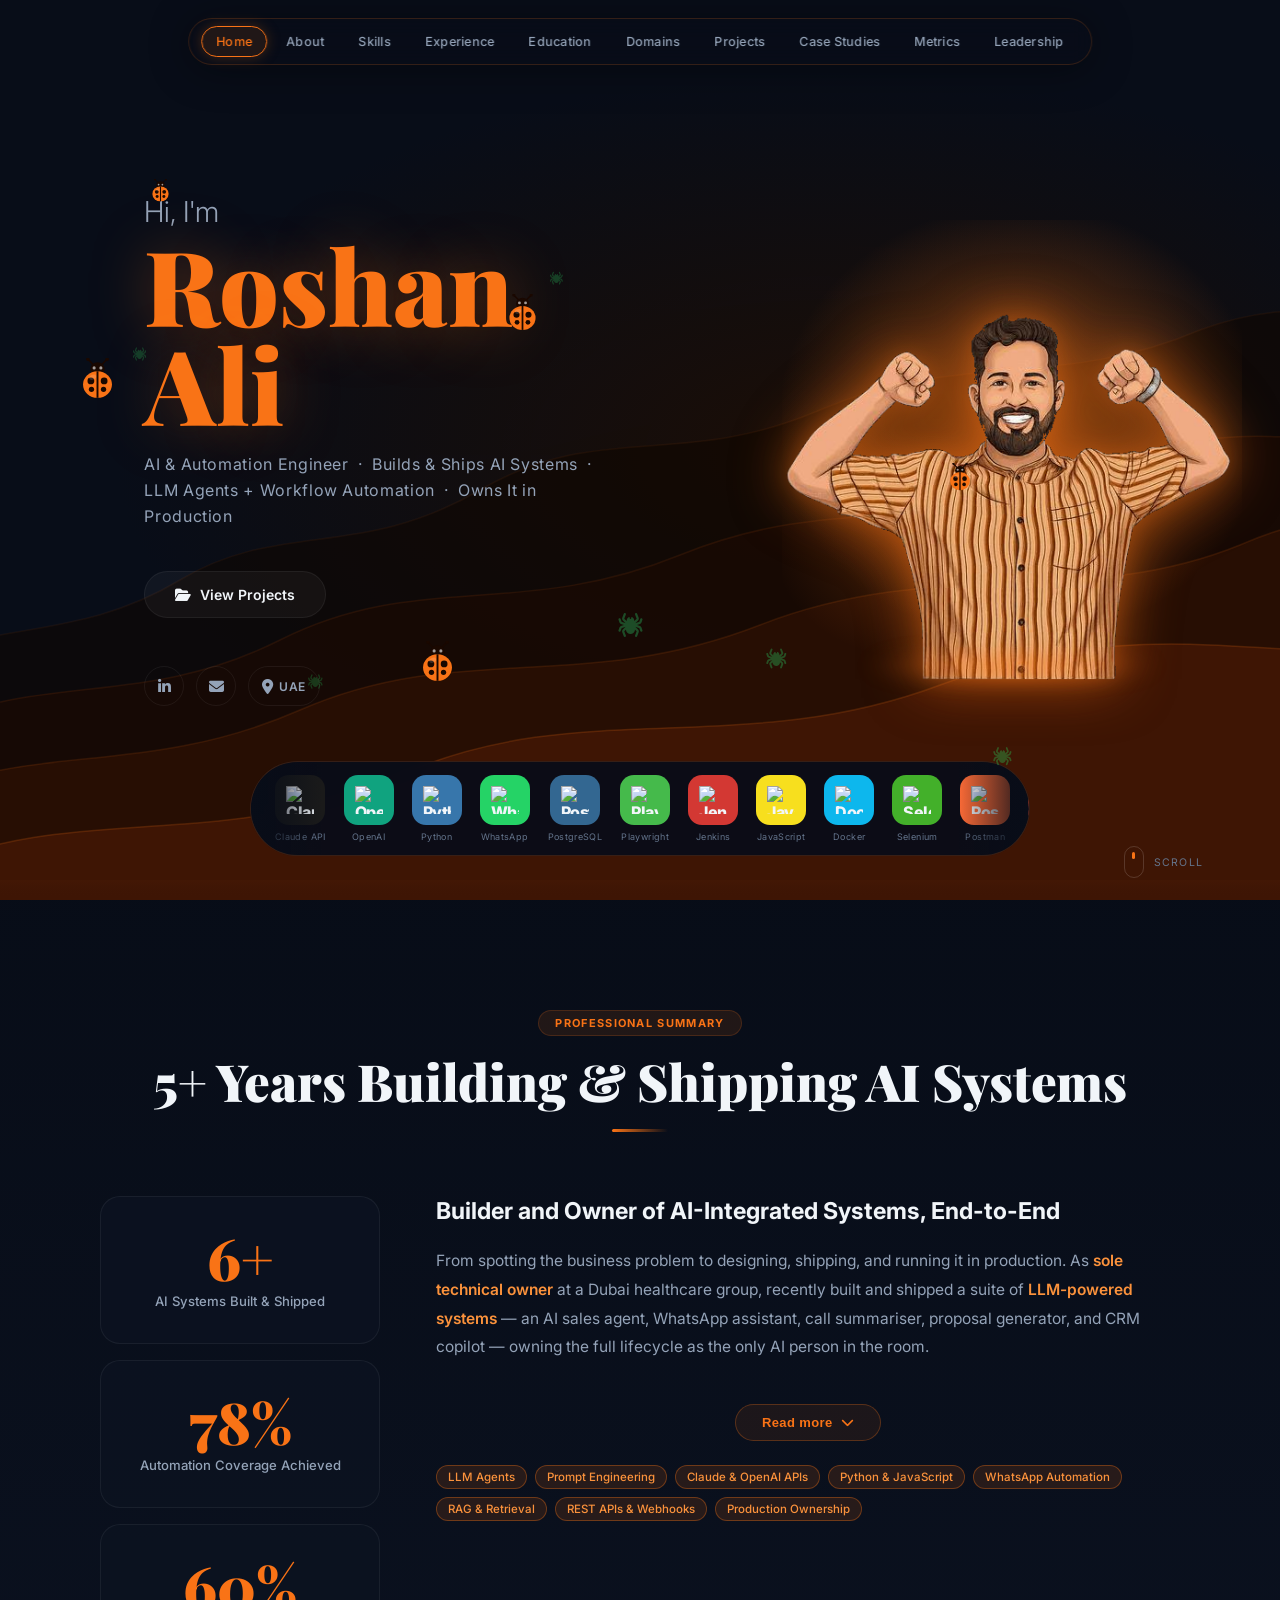
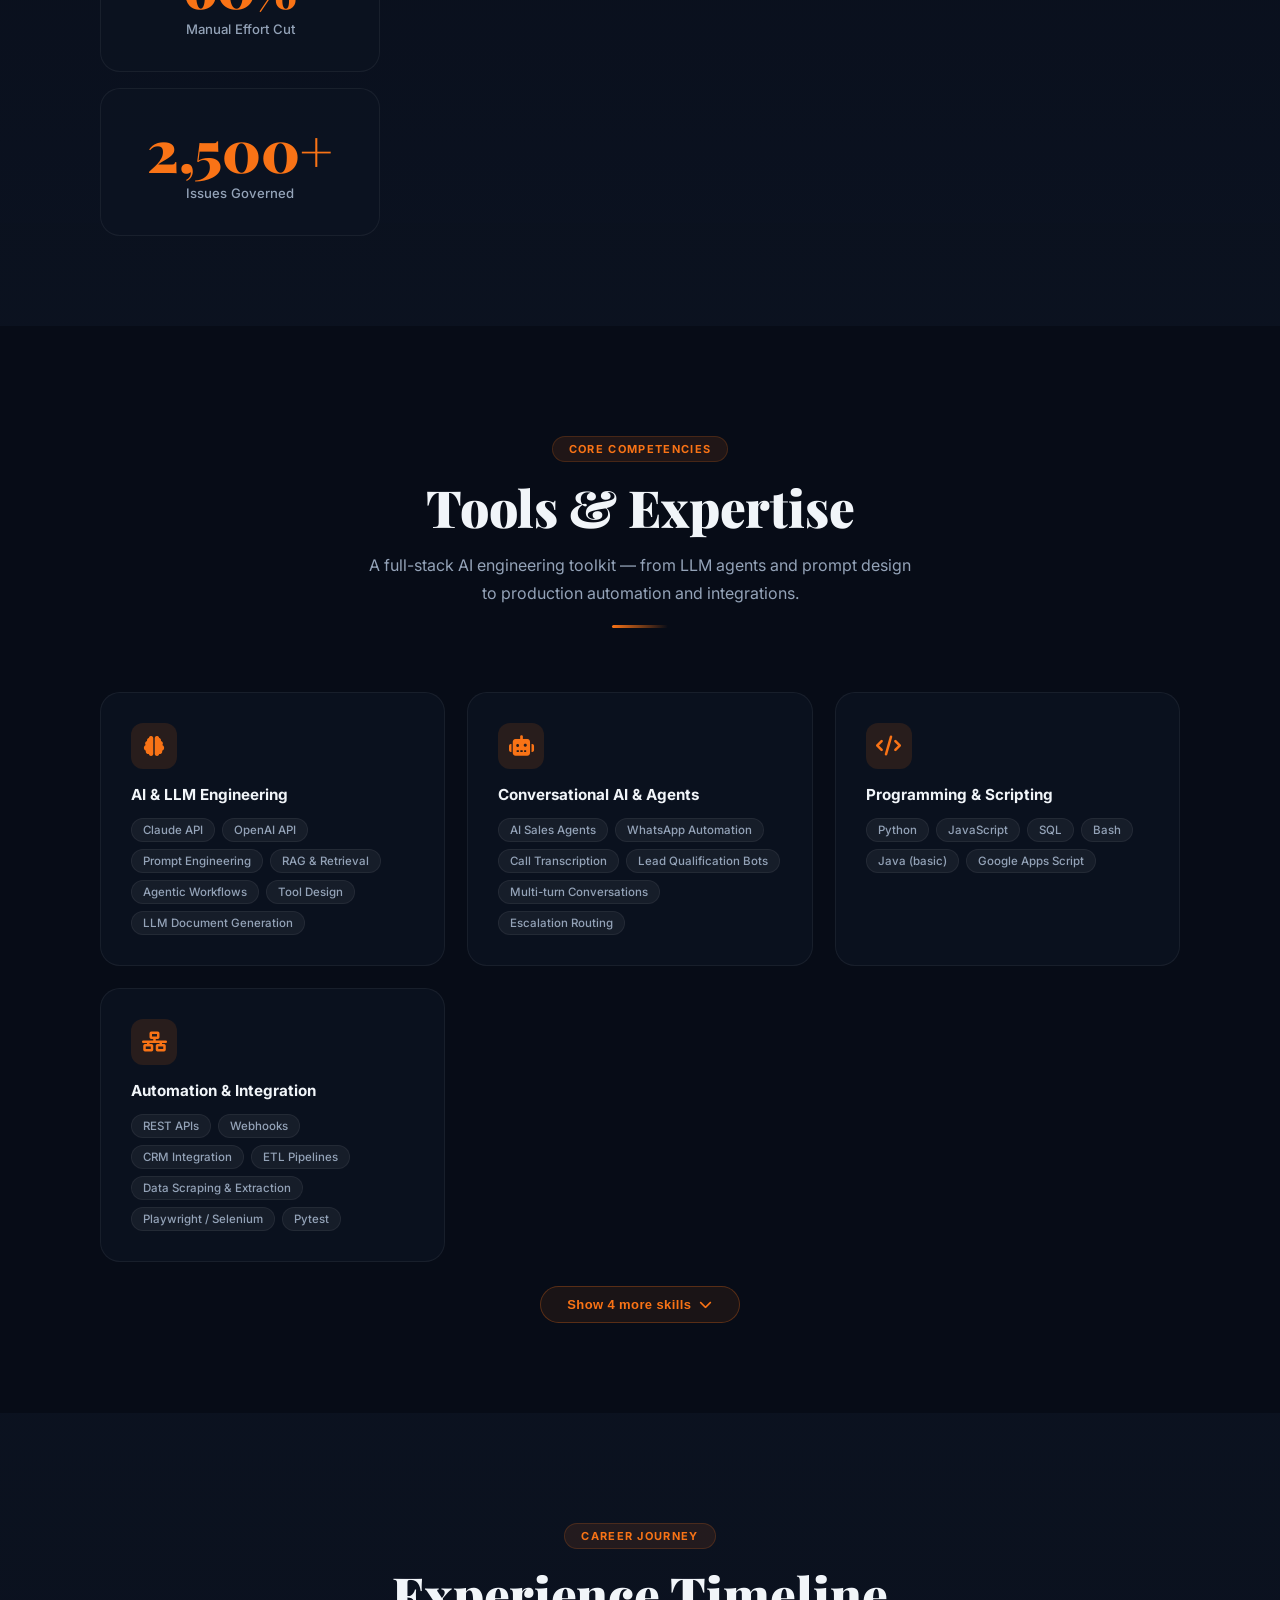
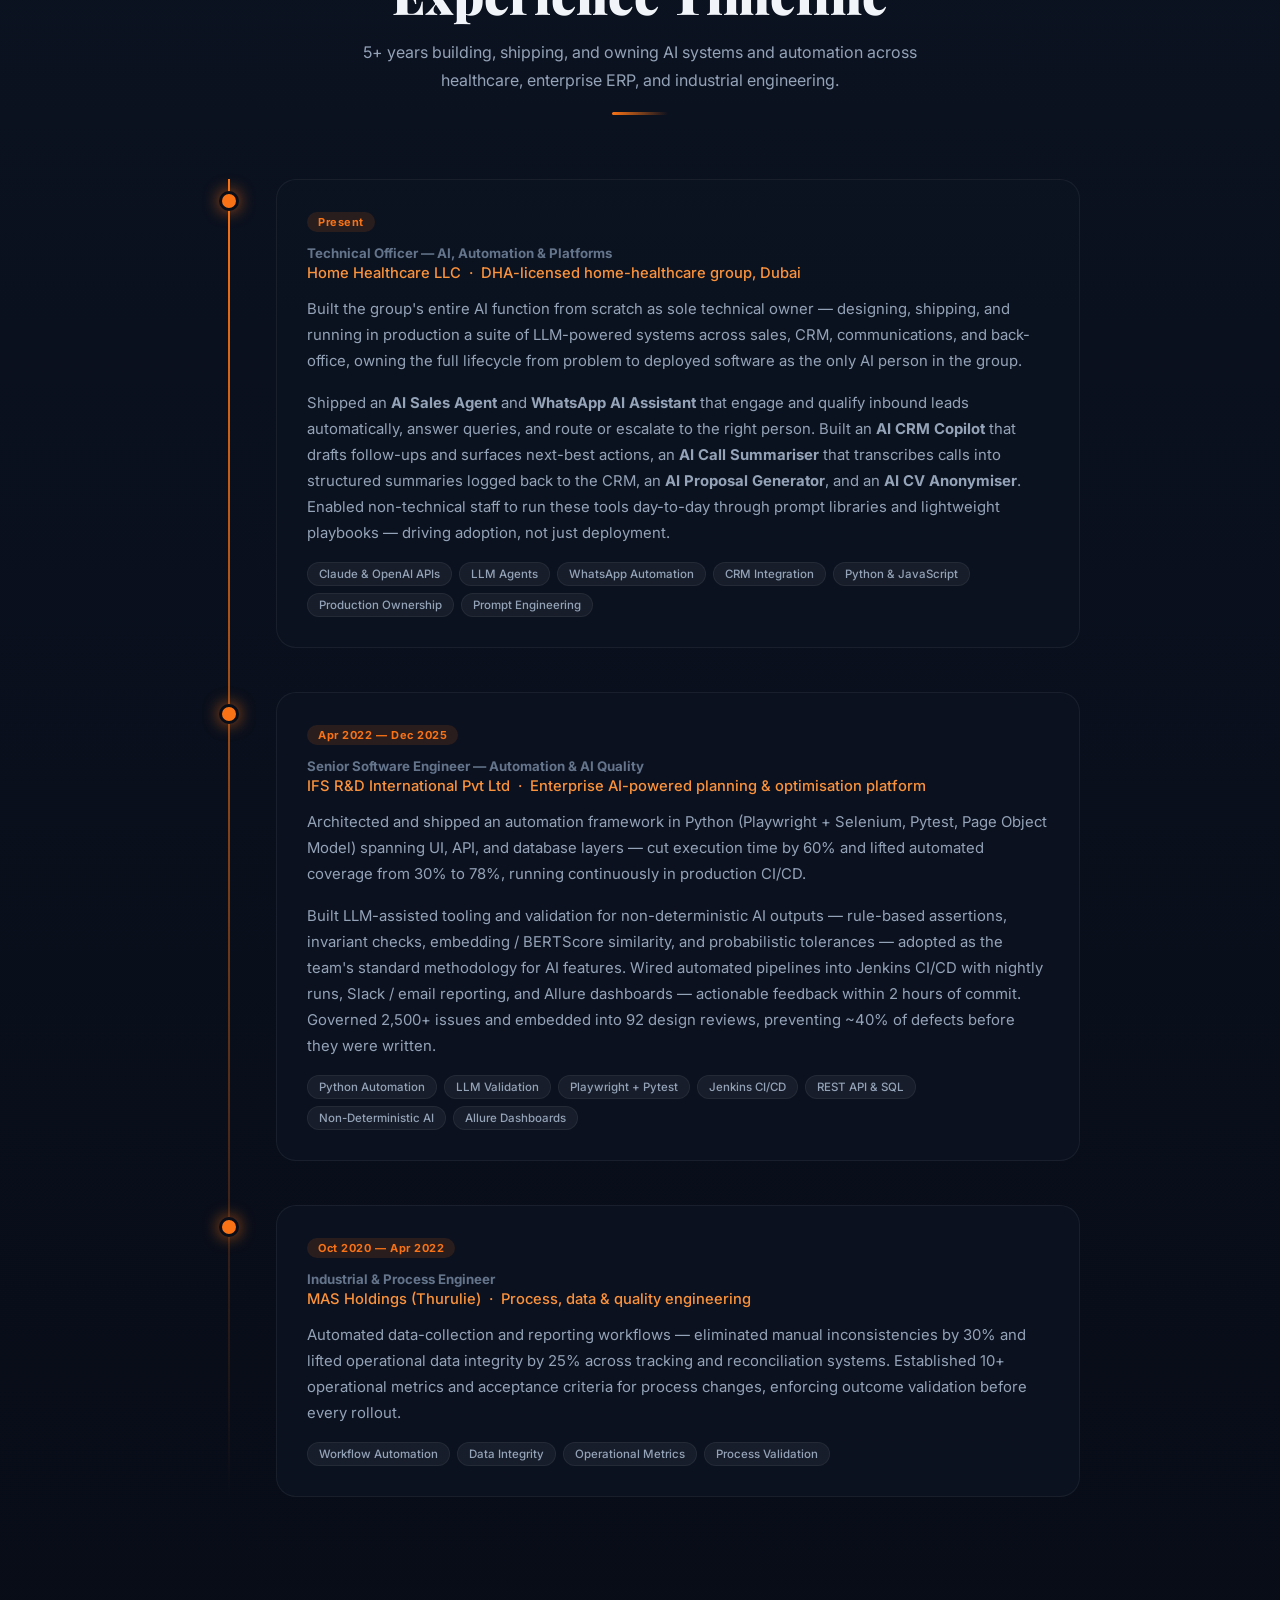
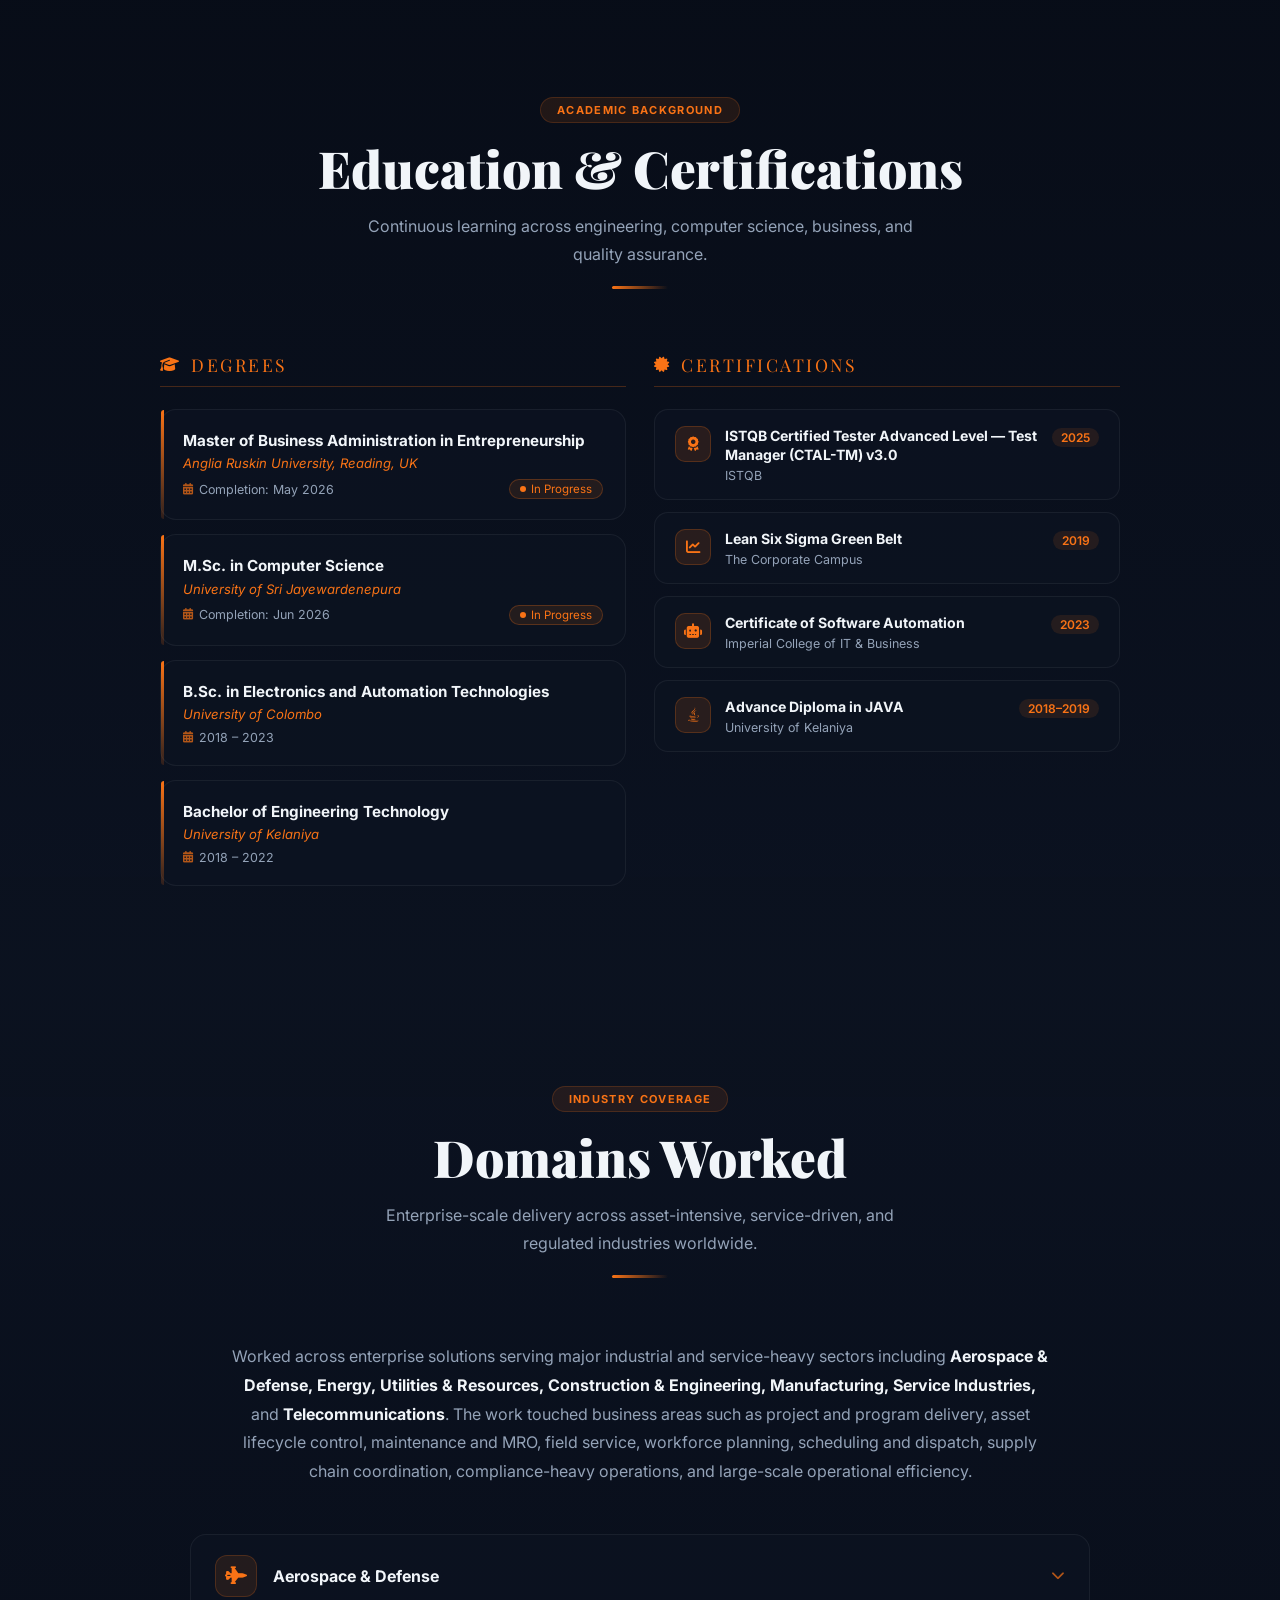
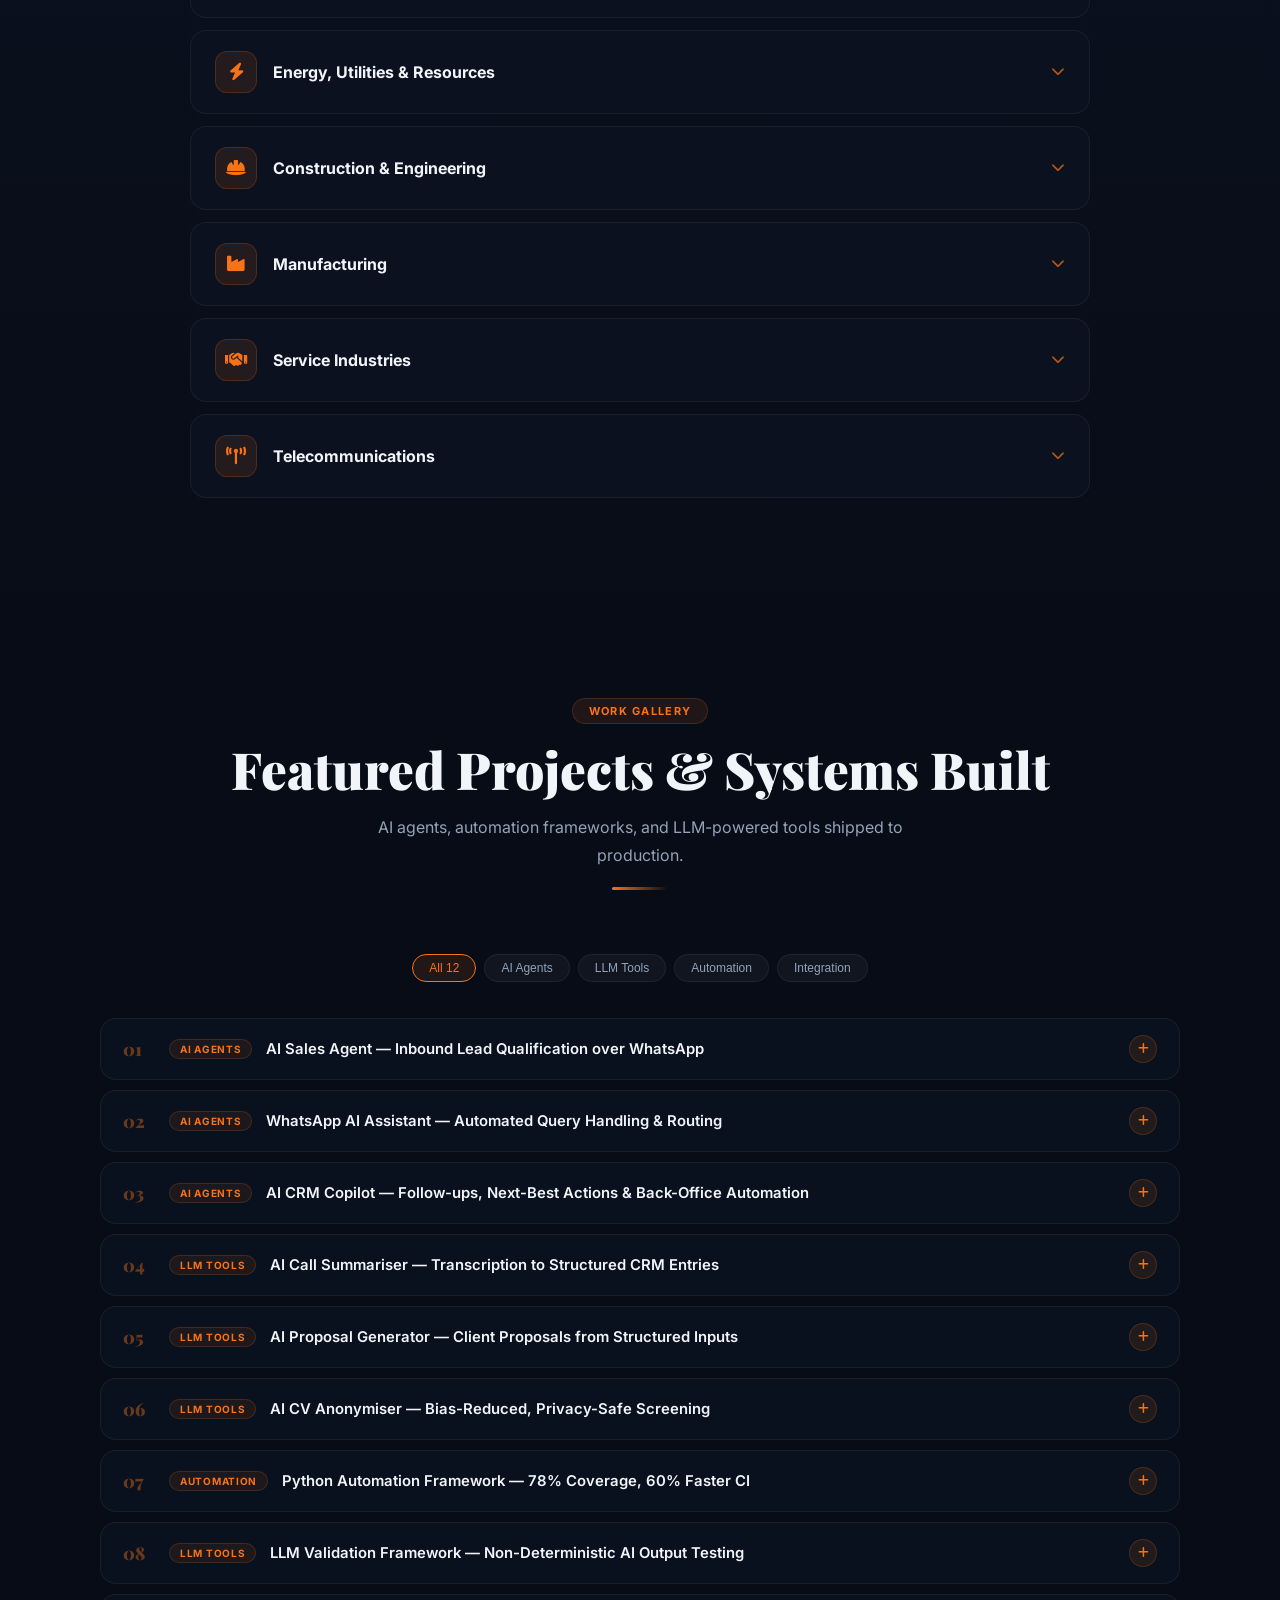
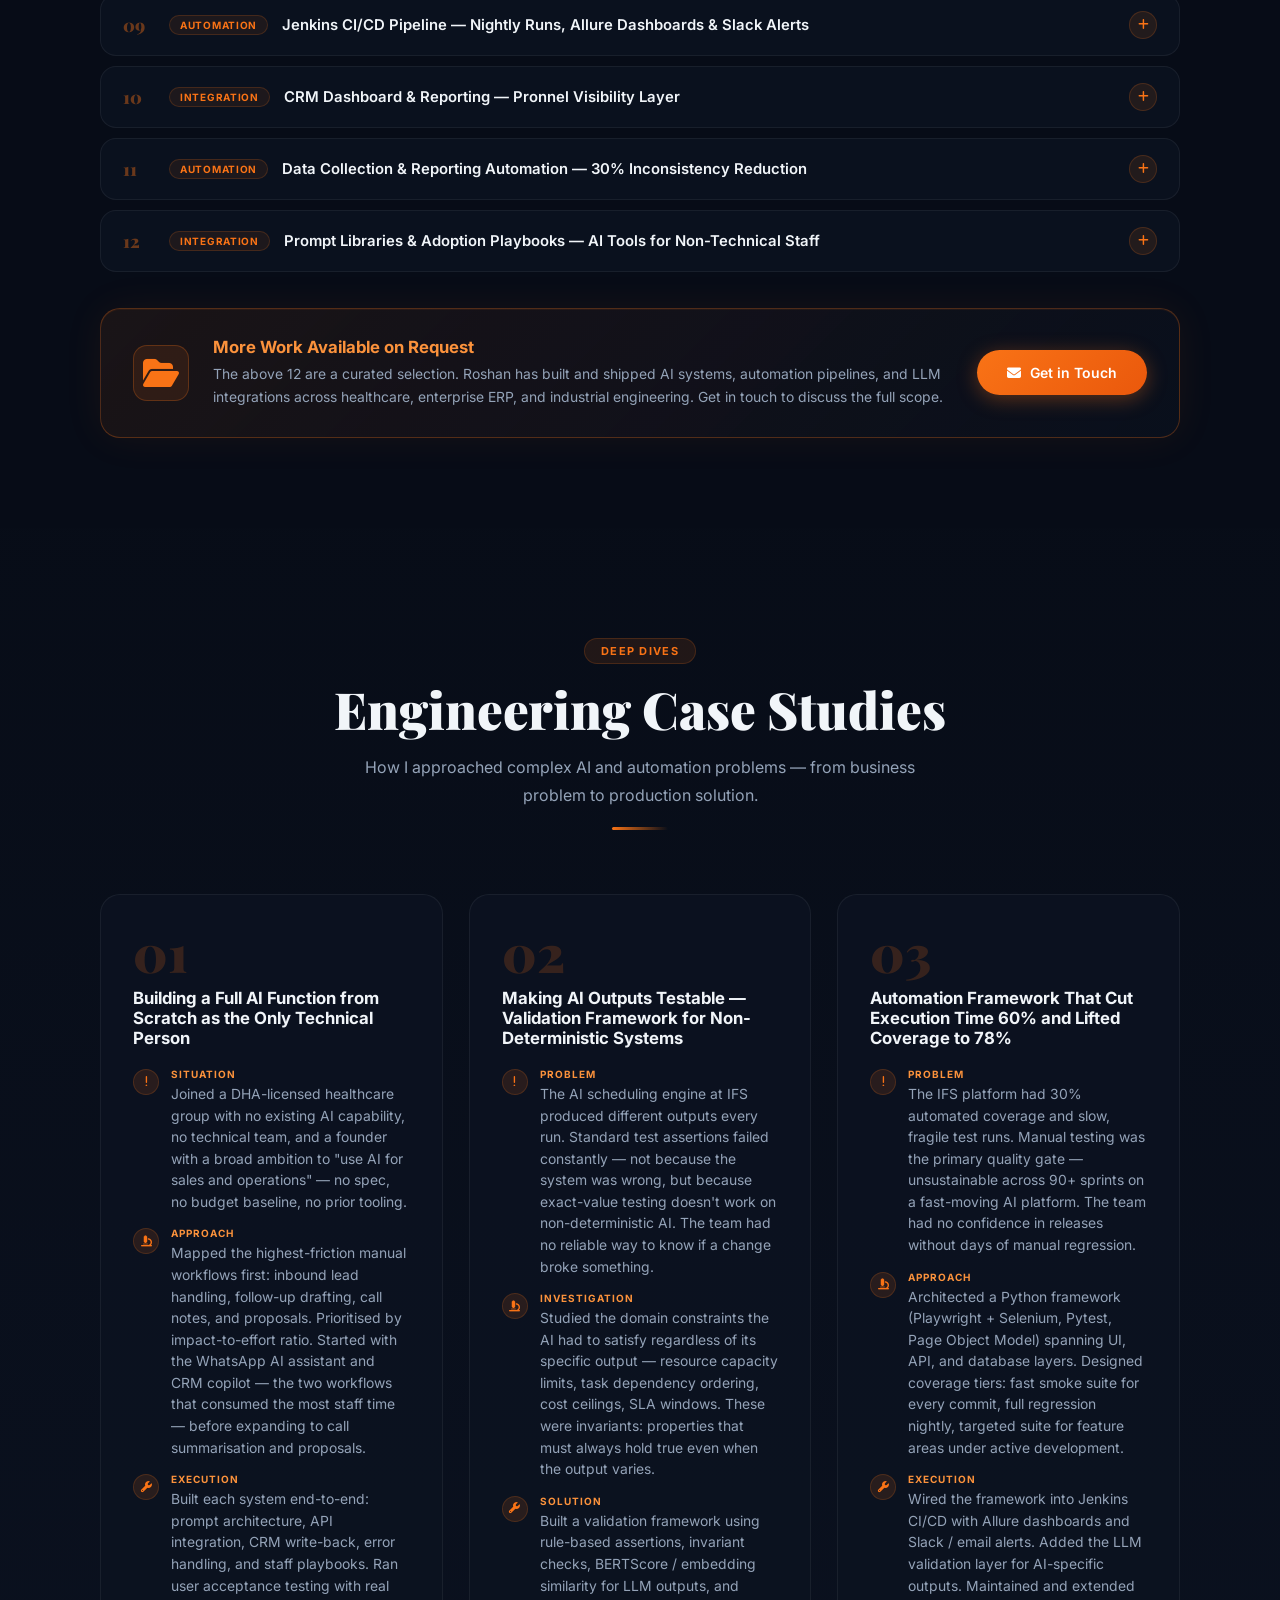
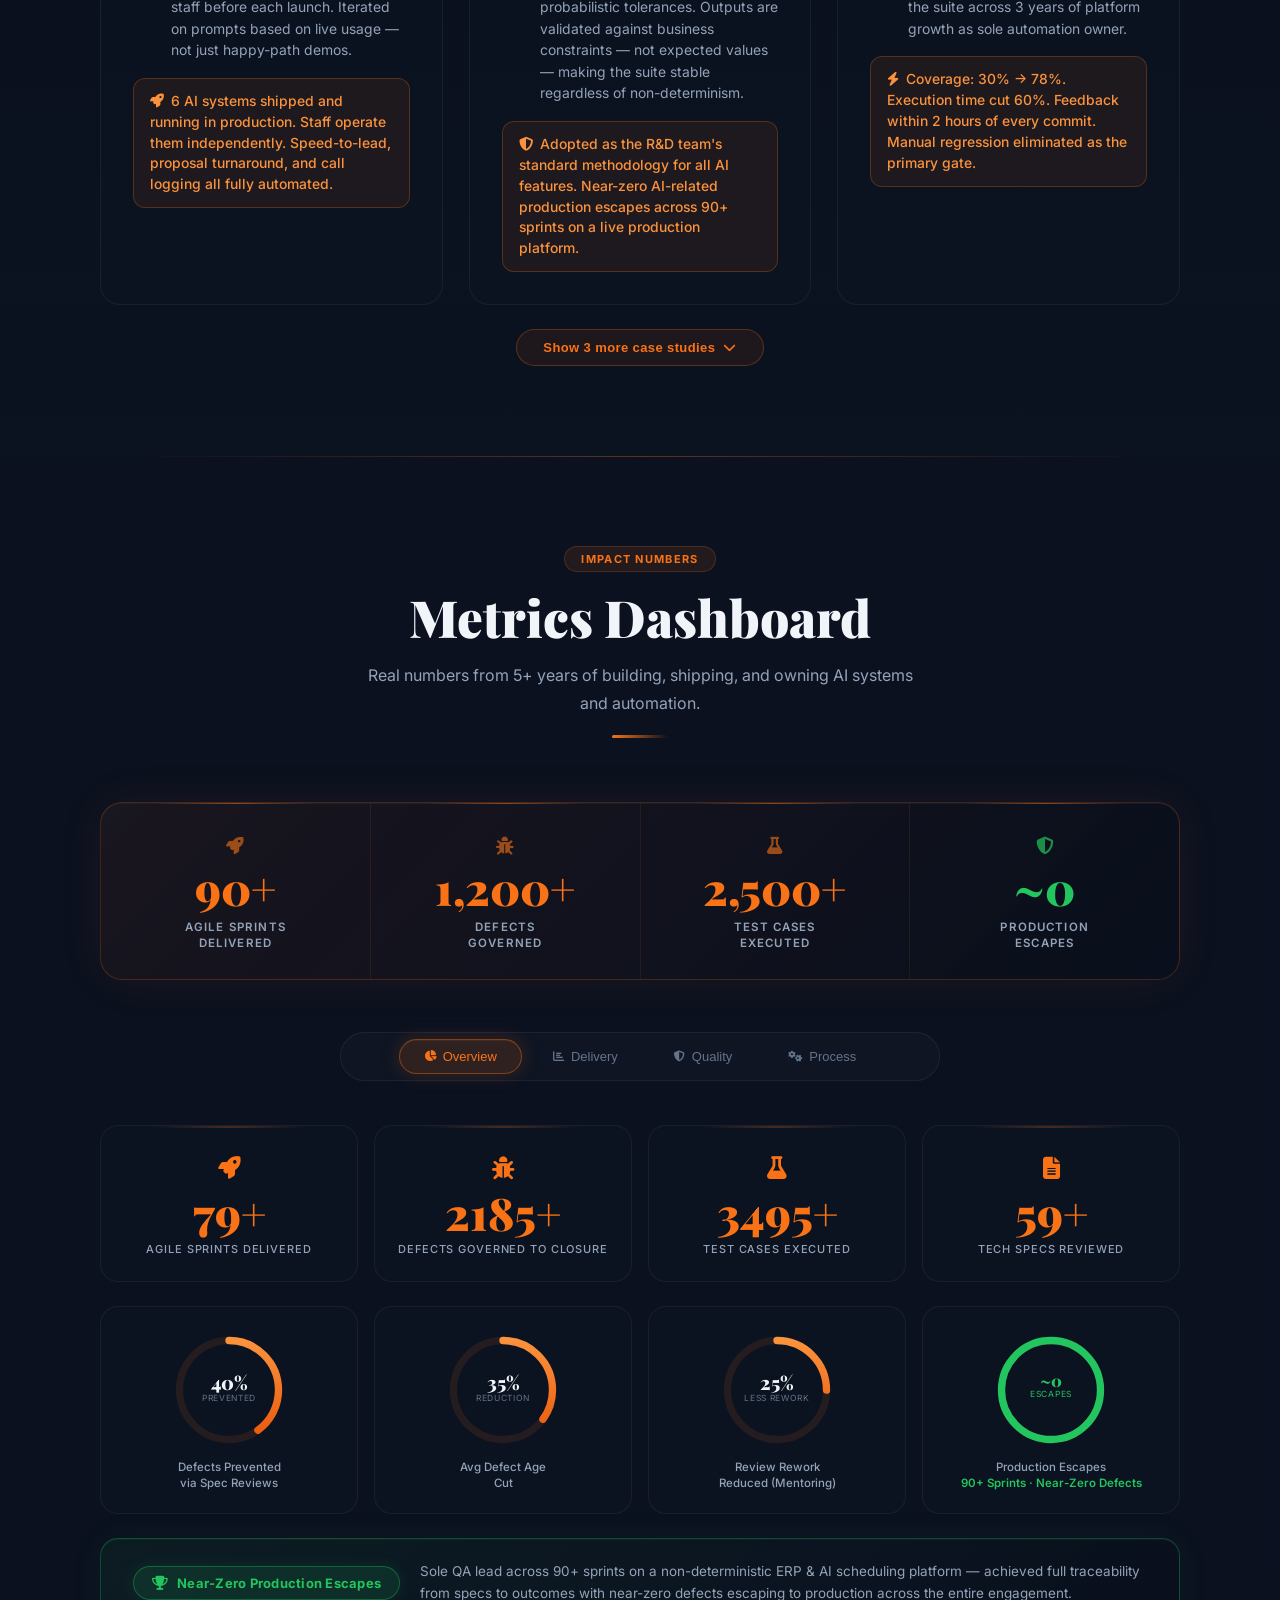
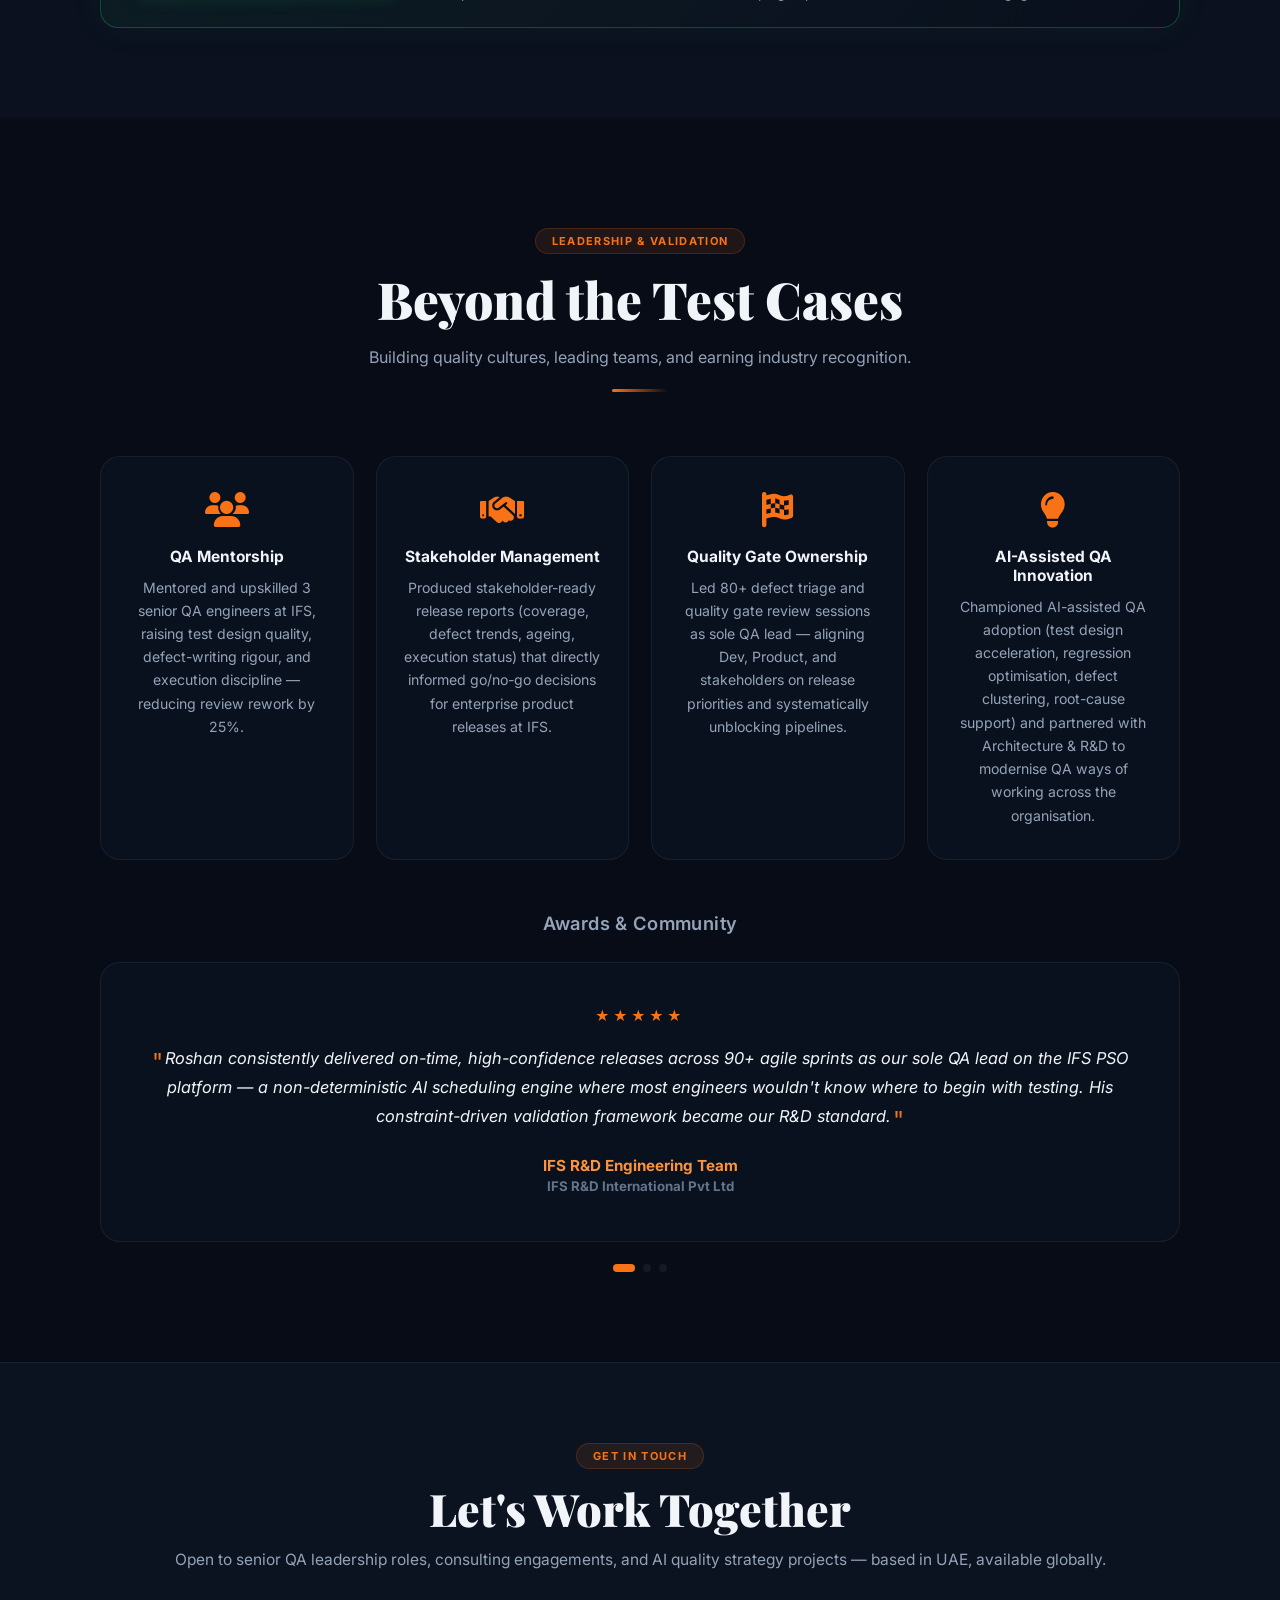
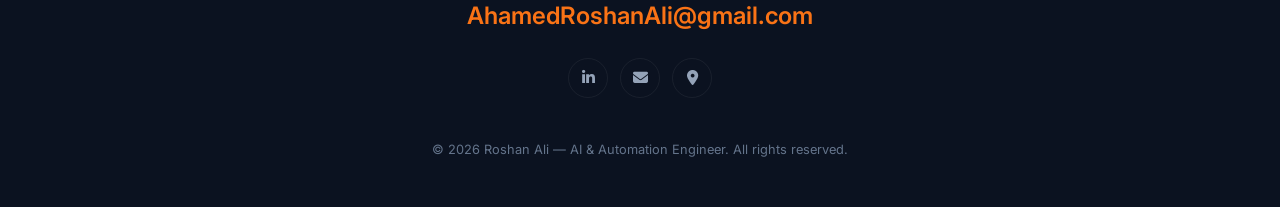
==== commit 63f5c10f: "Revert "Align portfolio with AI Officer positioning and publish practical resources" This reverts co" ====
--- a/index.html
+++ b/index.html
@@ -1,16 +1,3634 @@
-<!doctype html>
-<html lang="en"><head><meta charset="utf-8"><meta name="viewport" content="width=device-width,initial-scale=1">
-<title>Roshan Ali | AI Officer · AI, Data &amp; Business Operations</title><meta name="description" content="AI Officer at Kirpa Properties. Practical notes on AI adoption, automation, business operations and property intelligence."><link rel="canonical" href="https://roshanali.dev/">
-<meta property="og:type" content="website"><meta property="og:title" content="Roshan Ali | AI Officer · AI, Data &amp; Business Operations"><meta property="og:description" content="AI Officer at Kirpa Properties. Practical notes on AI adoption, automation, business operations and property intelligence."><meta property="og:url" content="https://roshanali.dev/"><meta property="og:image" content="https://roshanali.dev/assets/home-social.png"><meta property="og:image:width" content="1200"><meta property="og:image:height" content="630"><meta name="twitter:card" content="summary_large_image">
-<link rel="icon" href="/avatar.png"><link rel="stylesheet" href="/assets/site.css"><script src="/assets/site.js" defer></script>
-</head><body><a class="skip" href="#main">Skip to content</a>
-<header class="top"><a class="brand" href="/" aria-label="Roshan Ali home">RA<span>.</span></a><nav aria-label="Main navigation"><a href="/#notes">Notes & tools</a><a href="/#about">About</a><a href="/#contact">Contact <span aria-hidden="true">↗</span></a></nav></header>
-<main id="main"><section class="hero wrap"><div class="hero-copy"><p class="eyebrow"><span class="status-dot"></span> ROSHAN ALI · AI OFFICER AT KIRPA PROPERTIES</p><h1>AI, data &<br>better business<br><em>decisions.</em></h1><p class="intro">Practical perspectives on AI adoption, business automation and property intelligence.</p><p class="hero-detail">Based in the UAE. Connecting technology with the work people need to get done.</p><div class="actions"><a class="button" href="#notes">Explore my notes <span>↘</span></a><a class="text-link" href="https://www.linkedin.com/in/ahamedroshanali/">Connect on LinkedIn ↗</a></div></div><div class="portrait"><img src="/avatar.png" width="600" height="600" alt="Roshan Ali" fetchpriority="high"><div class="portrait-caption"><span>TECHNOLOGY × BUSINESS</span><span>UAE / SRI LANKA</span></div></div></section>
-<section class="focus wrap" aria-labelledby="focus-title"><p class="eyebrow" id="focus-title">THE QUESTIONS I EXPLORE</p><div class="focus-grid"><div><span class="small-number">01</span><h2>Useful AI adoption</h2><p>Which problem is worth solving, and what would a useful outcome look like?</p></div><div><span class="small-number">02</span><h2>Better business operations</h2><p>Where does work get stuck, and who owns the next step?</p></div><div><span class="small-number">03</span><h2>Clearer property intelligence</h2><p>What does the data actually say, and what still needs checking?</p></div></div></section>
-<section id="notes" class="notes wrap"><div class="section-heading"><div><p class="eyebrow">NOTES & PRACTICAL TOOLS</p><h2>Ideas you can<br><em>put to work.</em></h2></div><p>Worked examples and simple tools for thinking through business problems. Open to read, use and share.</p></div><div class="cards"><a class="note-card" href="/notes/cost-per-accepted-outcome/"><div class="card-meta"><span>01 / AI ADOPTION</span><span>WORKSHEET ↗</span></div><h3>What does a usable<br>AI outcome cost?</h3><p>Count generation, review and corrections. Compare the full cost of getting work accepted.</p><span class="read">Try the cost worksheet <b>→</b></span></a>
-<a class="note-card" href="/notes/workflow-map/"><div class="card-meta"><span>02 / OPERATIONS</span><span>TEMPLATE ↗</span></div><h3>Find the wait before<br>automating the task.</h3><p>Map the inputs, hand-offs and decisions that shape how long work actually takes.</p><span class="read">Use the workflow map <b>→</b></span></a>
-<a class="note-card" href="/notes/property-research-brief/"><div class="card-meta"><span>03 / PROPERTY DATA</span><span>WORKED EXAMPLE ↗</span></div><h3>A research brief<br>you can check.</h3><p>Keep sources, definitions and unknowns visible alongside the numbers.</p><span class="read">Explore the sample brief <b>→</b></span></a></div><p class="fine">These resources use illustrative examples. They do not represent client work or internal Kirpa projects.</p></section>
-<section class="approach wrap"><p class="eyebrow">MY APPROACH</p><h2>Start with the decision.<br>Make the reasoning visible.</h2><div class="steps"><p><b>01 — Define the outcome.</b> What does the next person need to be able to do?</p><p><b>02 — Understand the work.</b> Identify the inputs, ownership and practical constraints.</p><p><b>03 — Check the evidence.</b> Separate what is known from assumptions and missing information.</p></div></section>
-<section id="about" class="about wrap"><div><p class="eyebrow">ABOUT ROSHAN</p><h2>A perspective shaped<br>by technology<br><em>and operations.</em></h2><p>I'm AI Officer at Kirpa Properties, based in the UAE. My focus is the practical use of AI, automation and data in business.</p><p>My background spans technology, industrial engineering, and IT and operations in Dubai’s medical sector. That experience shapes how I think about process improvement and better business decisions.</p><p>I welcome conversations with AI practitioners, founders, business and operations leaders, data professionals and property specialists across the UAE, Sri Lanka and beyond.</p></div><div class="background"><p class="eyebrow">CAREER & BACKGROUND</p><div class="career"><span>AUGUST 2026 — PRESENT</span><h3>AI Officer</h3><p>Kirpa Properties</p></div><div class="career"><span>EARLIER EXPERIENCE</span><h3>IT & operations</h3><p>Dubai’s medical sector</p></div><div class="career"><span>APRIL 2022 — DECEMBER 2025</span><h3>Senior Software Engineer – Quality Assurance</h3><p>IFS R&D International Pvt Ltd</p></div><div class="career"><span>EARLIER EXPERIENCE</span><h3>Industrial engineering</h3><p>MAS Holdings</p></div><details><summary>Education, credentials & community <span>+</span></summary><ul><li>MBA · Anglia Ruskin University</li><li>M.Sc in Computer Science (R) · University of Sri Jayewardenepura</li><li>B.Tech in Engineering Technology · University of Kelaniya</li><li>B.Sc in Electronics & Automation · University of Colombo</li><li>ISTQB CTAL-TM</li><li>Lean Six Sigma Green Belt</li><li>Toastmaster</li></ul></details></div></section>
-<section id="contact" class="contact wrap"><p class="eyebrow">CONTINUE THE CONVERSATION</p><h2>Working through<br>a similar <em>question?</em></h2><p>I share ideas on LinkedIn about AI, automation and data in everyday business. Bring a perspective, a question or an example.</p><div class="actions"><a class="button" href="https://www.linkedin.com/in/ahamedroshanali/">Connect on LinkedIn ↗</a><a class="text-link" href="mailto:AhamedRoshanAli@gmail.com">Send an email ↗</a></div><p class="fine">Views shared here are my own and do not represent my employer.</p></section></main>
-<footer><a class="brand" href="/">RA<span>.</span></a><p>© 2026 Roshan Ali · Personal perspectives.</p><a href="https://www.linkedin.com/in/ahamedroshanali/">LinkedIn ↗</a></footer></body></html>+<!DOCTYPE html>
+<html lang="en">
+<head>
+  <script type="text/javascript">
+    (function(c,l,a,r,i,t,y){
+        c[a]=c[a]||function(){(c[a].q=c[a].q||[]).push(arguments)};
+        t=l.createElement(r);t.async=1;t.src="https://www.clarity.ms/tag/"+i;
+        y=l.getElementsByTagName(r)[0];y.parentNode.insertBefore(t,y);
+    })(window, document, "clarity", "script", "xvftjeco9x");
+</script>
+  <meta charset="UTF-8" />
+  <meta name="viewport" content="width=device-width, initial-scale=1.0" />
+  <title>Roshan Ali | AI & Automation Engineer</title>
+  <link rel="preconnect" href="https://fonts.googleapis.com" />
+  <link rel="preconnect" href="https://fonts.gstatic.com" crossorigin />
+  <link href="https://fonts.googleapis.com/css2?family=Inter:wght@300;400;500;600;700;800;900&family=Playfair+Display:ital,wght@0,700;0,900;1,700&display=swap" rel="stylesheet" />
+  <link rel="stylesheet" href="https://cdnjs.cloudflare.com/ajax/libs/font-awesome/6.5.0/css/all.min.css"
+        integrity="sha384-/o6I2CkkWC//PSjvWC/eYN7l3xM3tJm8ZzVkCOfp//W05QcE3mlGskpoHB6XqI+B"
+        crossorigin="anonymous" />
+  <link rel="icon" type="image/png" href="avatar.png" />
+  <script src="https://cdn.jsdelivr.net/npm/chart.js@4.4.0/dist/chart.umd.min.js"
+          integrity="sha384-e6nUZLBkQ86NJ6TVVKAeSaK8jWa3NhkYWZFomE39AvDbQWeie9PlQqM3pmYW5d1g"
+          crossorigin="anonymous"></script>
+  <style>
+    /* ===== RESET & VARIABLES ===== */
+    *, *::before, *::after { box-sizing: border-box; margin: 0; padding: 0; }
+
+    :root {
+      --orange:       #f97316;
+      --orange-light: #fb923c;
+      --orange-dark:  #ea580c;
+      --orange-glow:  rgba(249,115,22,0.35);
+      --bg-primary:   #080d18;
+      --bg-secondary: #0c1322;
+      --bg-card:      rgba(12,19,34,0.85);
+      --text-primary: #f1f5f9;
+      --text-muted:   #64748b;
+      --text-secondary: #94a3b8;
+      --border:       rgba(249,115,22,0.18);
+      --border-subtle: rgba(255,255,255,0.06);
+    }
+
+    html { scroll-behavior: smooth; }
+
+    body {
+      font-family: 'Inter', sans-serif;
+      background: var(--bg-primary);
+      color: var(--text-primary);
+      overflow-x: hidden;
+    }
+    /* ===== GLOBAL LAYERED BACKGROUND (all sections) ===== */
+    body::before {
+      content: '';
+      position: fixed;
+      inset: 0;
+      z-index: 0;
+      pointer-events: none;
+      background:
+        radial-gradient(ellipse 80% 55% at 82% 7%,  rgba(249,115,22,0.14) 0%, transparent 68%),
+        radial-gradient(ellipse 65% 45% at 16% 42%, rgba(234,88,12,0.09) 0%, transparent 65%),
+        radial-gradient(ellipse 75% 55% at 20% 94%, rgba(234,88,12,0.12) 0%, transparent 68%);
+    }
+    /* Faint SVG mountain curves repeated as a fixed bg texture */
+    body::after {
+      content: '';
+      position: fixed;
+      inset: 0;
+      z-index: 0;
+      pointer-events: none;
+      opacity: 0.85;
+      background-image: url("data:image/svg+xml,%3Csvg xmlns='http://www.w3.org/2000/svg' viewBox='0 0 1440 900' preserveAspectRatio='none'%3E%3Cpath d='M0,0 C240,42 500,5 740,38 C960,68 1200,8 1440,44 L1440,110 L0,110Z' fill='rgba(20,7,1,0.36)'/%3E%3Cpath d='M0,160 C200,122 430,156 660,102 C880,48 1080,84 1290,38 C1390,16 1428,26 1440,23 L1440,225 L0,225Z' fill='rgba(16,6,1,0.26)'/%3E%3Cpath d='M0,280 C220,242 460,276 700,222 C920,168 1120,204 1340,158 C1400,140 1428,148 1440,145 L1440,340 L0,340Z' fill='rgba(18,6,1,0.28)'/%3E%3Cpath d='M0,390 C200,352 430,386 660,332 C880,278 1080,314 1290,268 C1390,246 1428,256 1440,253 L1440,455 L0,455Z' fill='rgba(16,6,1,0.28)'/%3E%3Cpath d='M0,500 C180,462 400,496 640,442 C860,388 1060,424 1280,378 C1380,356 1420,366 1440,363 L1440,565 L0,565Z' fill='rgba(20,7,1,0.30)'/%3E%3Cpath d='M0,610 C200,572 420,606 660,552 C880,498 1080,534 1300,488 C1390,466 1425,476 1440,473 L1440,675 L0,675Z' fill='rgba(24,8,1,0.32)'/%3E%3Cpath d='M0,700 C200,640 400,680 600,610 C800,540 1000,590 1200,520 C1340,470 1400,490 1440,485 L1440,900 L0,900Z' fill='rgba(30,10,2,0.5)'/%3E%3Cpath d='M0,780 C180,720 380,765 600,690 C820,615 1020,665 1240,595 C1360,555 1420,568 1440,565 L1440,900 L0,900Z' fill='rgba(50,18,4,0.55)'/%3E%3Cpath d='M0,850 C220,790 440,840 680,760 C920,680 1140,735 1380,660 L1440,900 L0,900Z' fill='rgba(72,26,5,0.6)'/%3E%3C/svg%3E");
+      background-size: 100% 100%;
+    }
+    main { position: relative; z-index: 1; }
+
+    /* ===== MOUNTAIN SCENE ===== */
+    .mtn-scene {
+      position: absolute;
+      inset: 0;
+      z-index: 0;
+      pointer-events: none;
+      overflow: hidden;
+    }
+    .mtn-scene svg {
+      position: absolute;
+      bottom: 0; left: 0;
+      width: 100%; height: 100%;
+    }
+
+    /* ===== BUG FIELD ===== */
+    #bug-field {
+      position: absolute;
+      inset: 0;
+      z-index: 6;
+      pointer-events: none;
+      overflow: hidden;
+    }
+    .bug {
+      position: absolute;
+      animation: bugDrift ease-in-out infinite;
+    }
+    /* Spider — passive, no interaction */
+    .spider-bug {
+      pointer-events: none;
+    }
+    /* Ladybug — clickable */
+    .ladybug-bug {
+      pointer-events: auto;
+      cursor: pointer;
+      transition: filter 0.2s;
+    }
+    .ladybug-bug:hover {
+      filter: drop-shadow(0 0 10px rgba(249,115,22,0.85)) brightness(1.25);
+    }
+    @keyframes bugDrift {
+      0%   { transform: translateY(0px); }
+      30%  { transform: translateY(-16px); }
+      60%  { transform: translateY(-6px); }
+      80%  { transform: translateY(-22px); }
+      100% { transform: translateY(0px); }
+    }
+    .bug.burst {
+      animation: bugBurst 0.52s cubic-bezier(.22,.61,.36,1) forwards !important;
+      pointer-events: none;
+    }
+    @keyframes bugBurst {
+      0%   { transform: scale(1)   rotate(0deg);   opacity: 1; }
+      40%  { transform: scale(2.6) rotate(180deg); opacity: 0.8; }
+      100% { transform: scale(0)   rotate(420deg); opacity: 0; }
+    }
+    .spark {
+      position: absolute;
+      border-radius: 50%;
+      pointer-events: none;
+      animation: sparkFly var(--sd) ease-out forwards;
+    }
+    @keyframes sparkFly {
+      0%   { transform: translate(0,0) scale(1); opacity: 1; }
+      100% { transform: translate(var(--sx),var(--sy)) scale(0); opacity: 0; }
+    }
+
+    /* ===== NAVIGATION ===== */
+    nav {
+      position: fixed;
+      top: 18px;
+      left: 50%;
+      transform: translateX(-50%);
+      z-index: 1000;
+      display: flex;
+      gap: 4px;
+      background: rgba(8,13,24,0.88);
+      backdrop-filter: blur(10px);
+      -webkit-backdrop-filter: blur(10px);
+      border: 1px solid var(--border);
+      border-radius: 50px;
+      padding: 7px 12px;
+      box-shadow: 0 4px 40px rgba(0,0,0,0.4);
+    }
+    nav a {
+      color: var(--text-secondary);
+      text-decoration: none;
+      padding: 7px 14px;
+      border-radius: 30px;
+      font-size: 12.5px;
+      font-weight: 500;
+      letter-spacing: 0.02em;
+      transition: all 0.25s ease;
+      border: 1px solid transparent;
+      white-space: nowrap;
+    }
+    nav a:hover, nav a.active {
+      color: var(--orange);
+      border-color: var(--orange);
+      background: rgba(249,115,22,0.1);
+      box-shadow: 0 0 14px rgba(249,115,22,0.25);
+    }
+
+    /* ===== LAYOUT ===== */
+
+    section {
+      min-height: 100vh;
+      padding: 110px 6% 90px;
+      position: relative;
+    }
+
+    /* ===== SECTION HEADER ===== */
+    .section-header {
+      text-align: center;
+      margin-bottom: 64px;
+    }
+    .section-tag {
+      display: inline-block;
+      padding: 5px 16px;
+      background: rgba(249,115,22,0.1);
+      border: 1px solid var(--border);
+      border-radius: 20px;
+      color: var(--orange);
+      font-size: 11px;
+      font-weight: 700;
+      letter-spacing: 0.12em;
+      text-transform: uppercase;
+      margin-bottom: 16px;
+    }
+    .section-title {
+      font-family: 'Playfair Display', serif;
+      font-size: clamp(2rem, 4vw, 3.2rem);
+      font-weight: 900;
+      color: var(--text-primary);
+      margin-bottom: 14px;
+      line-height: 1.15;
+    }
+    .section-subtitle {
+      color: var(--text-secondary);
+      font-size: 1rem;
+      max-width: 560px;
+      margin: 0 auto;
+      line-height: 1.75;
+    }
+    .glow-divider {
+      width: 56px;
+      height: 3px;
+      background: linear-gradient(to right, var(--orange), transparent);
+      border-radius: 2px;
+      margin: 18px auto 0;
+    }
+
+    /* ===== BUTTONS ===== */
+    .btn-primary {
+      display: inline-flex;
+      align-items: center;
+      gap: 9px;
+      padding: 14px 30px;
+      background: linear-gradient(135deg, var(--orange), var(--orange-dark));
+      color: #fff;
+      border: none;
+      border-radius: 50px;
+      font-size: 14px;
+      font-weight: 600;
+      text-decoration: none;
+      cursor: pointer;
+      transition: all 0.3s ease;
+      box-shadow: 0 4px 20px rgba(249,115,22,0.35);
+    }
+    .btn-primary:hover {
+      transform: translateY(-2px);
+      box-shadow: 0 8px 30px rgba(249,115,22,0.5);
+    }
+    .btn-outline {
+      display: inline-flex;
+      align-items: center;
+      gap: 9px;
+      padding: 14px 30px;
+      background: rgba(255,255,255,0.04);
+      color: var(--text-primary);
+      border: 1px solid var(--border-subtle);
+      border-radius: 50px;
+      font-size: 14px;
+      font-weight: 600;
+      text-decoration: none;
+      cursor: pointer;
+      transition: all 0.3s ease;
+    }
+    .btn-outline:hover {
+      border-color: var(--orange);
+      color: var(--orange);
+      box-shadow: 0 0 20px rgba(249,115,22,0.15);
+    }
+
+    /* ===== CARDS BASE ===== */
+    .card {
+      background: var(--bg-card);
+      border: 1px solid var(--border-subtle);
+      border-radius: 20px;
+      transition: border-color 0.3s, box-shadow 0.3s, transform 0.3s;
+    }
+    .card:hover {
+      border-color: rgba(249,115,22,0.4);
+      box-shadow: 0 0 35px rgba(249,115,22,0.12);
+    }
+
+    /* ===== SKILL TAG ===== */
+    .tag {
+      display: inline-block;
+      padding: 4px 11px;
+      background: rgba(255,255,255,0.05);
+      border: 1px solid var(--border-subtle);
+      border-radius: 20px;
+      font-size: 11.5px;
+      color: var(--text-secondary);
+      font-weight: 500;
+      transition: all 0.2s;
+    }
+    .tag:hover { border-color: var(--orange); color: var(--orange-light); }
+    .tag-orange {
+      background: rgba(249,115,22,0.12);
+      border-color: rgba(249,115,22,0.35);
+      color: var(--orange-light);
+    }
+
+    /* ===================================
+       SECTION 1 — HOME / HERO
+       =================================== */
+    #home {
+      display: flex;
+      align-items: center;
+      overflow: hidden;
+      padding-top: 0;
+      padding-bottom: 0;
+      min-height: 100vh;
+      background: radial-gradient(ellipse 80% 60% at 65% 50%, rgba(30,15,5,0.9) 0%, var(--bg-primary) 70%);
+    }
+
+    /* Mountain ridge glow (top highlight) */
+    .mtn-ridge {
+      position: absolute;
+      inset: 0;
+      z-index: 1;
+      pointer-events: none;
+    }
+
+    .hero-content {
+      position: relative;
+      z-index: 2;
+      max-width: 640px;
+      padding: 0 6%;
+    }
+    .hero-greeting {
+      font-size: clamp(1.3rem, 2.5vw, 1.8rem);
+      color: var(--text-secondary);
+      font-weight: 300;
+      margin-bottom: 6px;
+    }
+    .hero-name {
+      font-family: 'Playfair Display', serif;
+      font-size: clamp(3.2rem, 9vw, 6.5rem);
+      font-weight: 900;
+      color: var(--orange);
+      line-height: 0.95;
+      margin-bottom: 20px;
+      text-shadow: 0 0 60px rgba(249,115,22,0.35);
+    }
+    .hero-title {
+      font-size: clamp(0.82rem, 1.6vw, 1rem);
+      color: var(--text-secondary);
+      font-weight: 400;
+      margin-bottom: 42px;
+      letter-spacing: 0.04em;
+      max-width: 480px;
+      line-height: 1.6;
+    }
+    .hero-buttons { display: flex; gap: 14px; flex-wrap: wrap; margin-bottom: 48px; }
+
+    .social-links { display: flex; gap: 12px; align-items: center; flex-wrap: wrap; }
+    .social-links a {
+      width: 40px; height: 40px;
+      display: flex; align-items: center; justify-content: center;
+      border: 1px solid var(--border-subtle);
+      border-radius: 50%;
+      color: var(--text-secondary);
+      text-decoration: none;
+      font-size: 15px;
+      transition: all 0.25s;
+    }
+    .social-loc {
+      width: auto !important;
+      border-radius: 20px !important;
+      padding: 0 13px !important;
+      gap: 6px;
+    }
+    .social-loc span { font-size: 12px; font-weight: 600; letter-spacing: 0.04em; }
+    .social-links a:hover {
+      border-color: var(--orange);
+      color: var(--orange);
+      box-shadow: 0 0 14px rgba(249,115,22,0.3);
+    }
+
+    /* Avatar */
+    .hero-avatar {
+      position: absolute;
+      right: 3%;
+      top: 50%;
+      transform: translateY(-50%);
+      z-index: 2;
+      display: flex;
+      align-items: center;
+      justify-content: center;
+    }
+    .avatar-figure {
+      position: relative;
+      width: 460px;
+      animation: avatarFloat 4s ease-in-out infinite;
+    }
+    @keyframes avatarFloat {
+      0%,100% { transform: translateY(0px); }
+      50%      { transform: translateY(-14px); }
+    }
+    /* Warm depth glow behind the character */
+    .avatar-figure::before {
+      content: '';
+      position: absolute;
+      inset: 0;
+      background:
+        radial-gradient(ellipse 78% 70% at 52% 44%, rgba(249,115,22,0.55) 0%, rgba(249,115,22,0.2) 42%, transparent 68%),
+        radial-gradient(ellipse 50% 42% at 28% 70%, rgba(249,115,22,0.2)  0%, transparent 60%);
+      animation: depthGlow 4s ease-in-out infinite;
+    }
+    @keyframes depthGlow {
+      0%,100% { opacity: 0.75; }
+      50%      { opacity: 1; }
+    }
+    .avatar-figure img {
+      width: 100%;
+      height: auto;
+      display: block;
+      filter: drop-shadow(0 0 28px rgba(249,115,22,0.5))
+              drop-shadow(0 0 10px rgba(249,115,22,0.25));
+    }
+    /* Ground glow beneath character */
+    .avatar-figure::after {
+      content: '';
+      position: absolute;
+      bottom: -4px;
+      left: 50%;
+      transform: translateX(-50%);
+      width: 300px;
+      height: 36px;
+      background: radial-gradient(ellipse, rgba(249,115,22,0.65) 0%, transparent 70%);
+      border-radius: 50%;
+      filter: blur(10px);
+      z-index: 2;
+      animation: glowPulse 4s ease-in-out infinite;
+    }
+    @keyframes glowPulse {
+      0%,100% { opacity: 0.65; transform: translateX(-50%) scaleX(1); }
+      50%      { opacity: 1;    transform: translateX(-50%) scaleX(1.2); }
+    }
+
+    /* Tool Carousel */
+    .tool-carousel-outer {
+      position: absolute;
+      bottom: 44px;
+      left: 50%;
+      transform: translateX(-50%);
+      z-index: 2;
+      width: min(780px, 94vw);
+    }
+    .tool-carousel {
+      background: rgba(8,13,24,0.92);
+      backdrop-filter: blur(8px);
+      -webkit-backdrop-filter: blur(8px);
+      border: 1px solid var(--border);
+      border-radius: 50px;
+      padding: 13px 0;
+      overflow: hidden;
+      position: relative;
+    }
+    /* soft fade edges */
+    .tool-carousel::before,
+    .tool-carousel::after {
+      content: '';
+      position: absolute;
+      top: 0; bottom: 0;
+      width: 72px;
+      z-index: 3;
+      pointer-events: none;
+    }
+    .tool-carousel::before {
+      left: 0;
+      background: linear-gradient(to right, rgba(8,13,24,0.95), transparent);
+      border-radius: 50px 0 0 50px;
+    }
+    .tool-carousel::after {
+      right: 0;
+      background: linear-gradient(to left, rgba(8,13,24,0.95), transparent);
+      border-radius: 0 50px 50px 0;
+    }
+    .carousel-track {
+      display: flex;
+      gap: 18px;
+      width: max-content;
+      padding: 0 24px;
+      animation: marqueeScroll 32s linear infinite;
+    }
+    .carousel-track:hover { animation-play-state: paused; }
+    @keyframes marqueeScroll {
+      0%   { transform: translateX(0); }
+      100% { transform: translateX(-50%); }
+    }
+    .tool-chip {
+      display: flex;
+      flex-direction: column;
+      align-items: center;
+      gap: 6px;
+      flex-shrink: 0;
+      cursor: default;
+      transition: transform 0.28s cubic-bezier(.34,1.56,.64,1);
+    }
+    .tool-chip:hover { transform: translateY(-5px) scale(1.1); }
+    .tool-chip-icon {
+      width: 50px; height: 50px;
+      border-radius: 14px;
+      display: flex; align-items: center; justify-content: center;
+      font-size: 16px; font-weight: 800;
+      letter-spacing: -0.03em;
+      position: relative;
+      overflow: hidden;
+      border: 1px solid transparent;
+      transition: box-shadow 0.28s, border-color 0.28s;
+      animation: chipPulse var(--cp-dur, 6s) ease-in-out infinite;
+      animation-delay: var(--cp-del, 0s);
+    }
+    @keyframes chipPulse {
+      0%, 80%, 100% { box-shadow: none; border-color: transparent; }
+      88% {
+        box-shadow: 0 0 18px rgba(249,115,22,0.55), 0 0 38px rgba(249,115,22,0.2);
+        border-color: rgba(249,115,22,0.45);
+      }
+    }
+    .tool-chip:hover .tool-chip-icon {
+      box-shadow: 0 0 22px rgba(249,115,22,0.65) !important;
+      border-color: rgba(249,115,22,0.55) !important;
+    }
+    /* shine sweep */
+    .tool-chip-icon::after {
+      content: '';
+      position: absolute;
+      top: -50%; left: -65%;
+      width: 45%; height: 200%;
+      background: linear-gradient(90deg, transparent, rgba(255,255,255,0.28), transparent);
+      transform: skewX(-18deg);
+      transition: left 0.45s ease;
+      pointer-events: none;
+    }
+    .tool-chip:hover .tool-chip-icon::after { left: 130%; }
+    .tool-chip-label {
+      font-size: 9px;
+      color: var(--text-muted);
+      text-align: center;
+      letter-spacing: 0.04em;
+      transition: color 0.25s;
+      white-space: nowrap;
+    }
+    .tool-chip:hover .tool-chip-label { color: var(--orange-light); font-weight: 600; }
+
+    /* Scroll indicator */
+    .scroll-hint {
+      position: absolute;
+      bottom: 22px;
+      right: 6%;
+      display: flex;
+      align-items: center;
+      gap: 10px;
+      color: var(--text-muted);
+      font-size: 10.5px;
+      letter-spacing: 0.12em;
+      text-transform: uppercase;
+      z-index: 2;
+    }
+    .scroll-mouse {
+      width: 20px; height: 32px;
+      border: 1.5px solid rgba(255,255,255,0.15);
+      border-radius: 10px;
+      display: flex; justify-content: center;
+      padding-top: 5px;
+    }
+    .scroll-wheel {
+      width: 3px; height: 7px;
+      background: var(--orange);
+      border-radius: 2px;
+      animation: scrollAnim 1.8s infinite;
+    }
+    @keyframes scrollAnim {
+      0%   { transform: translateY(0); opacity: 1; }
+      100% { transform: translateY(9px); opacity: 0; }
+    }
+
+    /* ===================================
+       SECTION 2 — ABOUT
+       =================================== */
+    #about { background: linear-gradient(180deg, rgba(8,13,24,0.82) 0%, rgba(12,19,34,0.84) 100%); }
+
+    .about-layout {
+      display: grid;
+      grid-template-columns: 280px 1fr;
+      gap: 56px;
+      align-items: start;
+      max-width: 1080px;
+      margin: 0 auto;
+    }
+    .about-stats { display: flex; flex-direction: column; gap: 16px; }
+    .stat-card {
+      padding: 32px 24px;
+      text-align: center;
+    }
+    .stat-num {
+      font-family: 'Playfair Display', serif;
+      font-size: 3.6rem;
+      font-weight: 900;
+      color: var(--orange);
+      line-height: 1;
+      margin-bottom: 6px;
+    }
+    .stat-lbl {
+      font-size: 0.82rem;
+      color: var(--text-secondary);
+      font-weight: 500;
+      line-height: 1.4;
+    }
+    .about-narrative h3 {
+      font-size: 1.45rem;
+      font-weight: 700;
+      margin-bottom: 20px;
+      color: var(--text-primary);
+      line-height: 1.35;
+    }
+    .about-narrative p {
+      color: var(--text-secondary);
+      line-height: 1.85;
+      margin-bottom: 18px;
+      font-size: 0.97rem;
+    }
+    .about-narrative p strong { color: var(--orange-light); font-weight: 600; }
+    .tag-row { display: flex; flex-wrap: wrap; gap: 8px; margin-top: 24px; }
+
+    /* ===================================
+       SECTION 3 — SKILLS
+       =================================== */
+    #skills { background: rgba(8,13,24,0.82); }
+
+    .skills-grid {
+      display: grid;
+      grid-template-columns: repeat(auto-fill, minmax(255px, 1fr));
+      gap: 22px;
+      max-width: 1080px;
+      margin: 0 auto;
+    }
+    .skill-card { padding: 30px; }
+    .skill-card:hover { transform: translateY(-4px); }
+    .skill-card-icon {
+      width: 46px; height: 46px;
+      background: rgba(249,115,22,0.12);
+      border-radius: 12px;
+      display: flex; align-items: center; justify-content: center;
+      font-size: 20px;
+      color: var(--orange);
+      margin-bottom: 16px;
+    }
+    .skill-card h4 {
+      font-size: 0.95rem;
+      font-weight: 700;
+      margin-bottom: 14px;
+      color: var(--text-primary);
+    }
+    .tag-wrap { display: flex; flex-wrap: wrap; gap: 7px; }
+
+    /* ===================================
+       SECTION 4 — EXPERIENCE
+       =================================== */
+    #experience { background: linear-gradient(180deg, rgba(12,19,34,0.84) 0%, rgba(8,13,24,0.82) 100%); }
+
+    .timeline {
+      max-width: 880px;
+      margin: 0 auto;
+      position: relative;
+    }
+    .timeline::before {
+      content: '';
+      position: absolute;
+      left: 28px; top: 0; bottom: 0;
+      width: 2px;
+      background: linear-gradient(to bottom, var(--orange) 0%, rgba(249,115,22,0.1) 90%, transparent 100%);
+    }
+    .t-item {
+      padding-left: 76px;
+      position: relative;
+      margin-bottom: 44px;
+    }
+    .t-item:last-child { margin-bottom: 0; }
+    .t-dot {
+      position: absolute;
+      left: 19px; top: 12px;
+      width: 20px; height: 20px;
+      border-radius: 50%;
+      background: var(--orange);
+      box-shadow: 0 0 16px rgba(249,115,22,0.7);
+      border: 3px solid var(--bg-primary);
+    }
+    .t-card { padding: 30px; }
+    .t-card:hover { transform: translateX(4px); }
+    .t-date {
+      display: inline-block;
+      padding: 3px 11px;
+      background: rgba(249,115,22,0.12);
+      border-radius: 20px;
+      color: var(--orange);
+      font-size: 11px;
+      font-weight: 700;
+      margin-bottom: 10px;
+      letter-spacing: 0.05em;
+    }
+    .t-role { font-size: 1.15rem; font-weight: 700; color: var(--text-primary); margin-bottom: 3px; }
+    .t-company { color: var(--orange-light); font-size: 0.92rem; font-weight: 500; margin-bottom: 14px; }
+    .t-desc { color: var(--text-secondary); line-height: 1.75; font-size: 0.93rem; margin-bottom: 16px; }
+    .t-tags { display: flex; flex-wrap: wrap; gap: 7px; }
+
+    /* ===================================
+       SECTION 4b — EDUCATION
+       =================================== */
+    #education { background: linear-gradient(180deg, rgba(8,13,24,0.82) 0%, rgba(12,19,34,0.84) 100%); }
+
+    .edu-grid {
+      max-width: 960px;
+      margin: 0 auto;
+      display: grid;
+      grid-template-columns: 1fr 1fr;
+      gap: 28px;
+      align-items: start;
+    }
+    @media (max-width: 768px) { .edu-grid { grid-template-columns: 1fr; } }
+
+    .edu-column-title {
+      font-family: 'Playfair Display', serif;
+      font-size: 1.1rem;
+      color: var(--orange);
+      letter-spacing: 0.14em;
+      text-transform: uppercase;
+      margin-bottom: 22px;
+      padding-bottom: 10px;
+      border-bottom: 1px solid rgba(249,115,22,0.25);
+      display: flex;
+      align-items: center;
+      gap: 10px;
+    }
+    .edu-column-title i { font-size: 0.95rem; }
+
+    .edu-card {
+      background: var(--bg-card);
+      border: 1px solid var(--border-subtle);
+      border-radius: 16px;
+      padding: 20px 22px;
+      margin-bottom: 14px;
+      position: relative;
+      transition: border-color 0.3s, box-shadow 0.3s, transform 0.3s;
+    }
+    .edu-card:last-child { margin-bottom: 0; }
+    .edu-card:hover {
+      border-color: rgba(249,115,22,0.35);
+      box-shadow: 0 0 28px rgba(249,115,22,0.1);
+      transform: translateY(-3px);
+    }
+    .edu-card-accent {
+      position: absolute;
+      top: 0; left: 0;
+      width: 3px; height: 100%;
+      background: linear-gradient(to bottom, var(--orange), rgba(249,115,22,0.15));
+      border-radius: 16px 0 0 16px;
+    }
+    .edu-degree {
+      font-size: 0.95rem;
+      font-weight: 700;
+      color: var(--text-primary);
+      line-height: 1.4;
+      margin-bottom: 4px;
+    }
+    .edu-institution {
+      font-size: 0.82rem;
+      color: var(--orange);
+      font-style: italic;
+      margin-bottom: 8px;
+    }
+    .edu-meta {
+      display: flex;
+      align-items: center;
+      gap: 6px;
+      font-size: 0.78rem;
+      color: var(--text-secondary);
+    }
+    .edu-meta i { font-size: 0.72rem; color: var(--orange); opacity: 0.7; }
+    .edu-badge-in-progress {
+      display: inline-flex;
+      align-items: center;
+      gap: 5px;
+      font-size: 0.72rem;
+      color: var(--orange);
+      background: rgba(249,115,22,0.1);
+      border: 1px solid rgba(249,115,22,0.25);
+      border-radius: 20px;
+      padding: 2px 10px;
+      margin-left: auto;
+    }
+    .edu-badge-in-progress::before {
+      content: '';
+      width: 6px; height: 6px;
+      border-radius: 50%;
+      background: var(--orange);
+      animation: glowPulse 1.6s ease-in-out infinite;
+    }
+
+    .cert-card {
+      background: var(--bg-card);
+      border: 1px solid var(--border-subtle);
+      border-radius: 14px;
+      padding: 16px 20px;
+      margin-bottom: 12px;
+      display: flex;
+      align-items: flex-start;
+      gap: 14px;
+      transition: border-color 0.3s, box-shadow 0.3s, transform 0.3s;
+    }
+    .cert-card:last-child { margin-bottom: 0; }
+    .cert-card:hover {
+      border-color: rgba(249,115,22,0.35);
+      box-shadow: 0 0 24px rgba(249,115,22,0.1);
+      transform: translateY(-3px);
+    }
+    .cert-icon {
+      width: 36px; height: 36px;
+      border-radius: 10px;
+      background: rgba(249,115,22,0.12);
+      border: 1px solid rgba(249,115,22,0.22);
+      display: flex; align-items: center; justify-content: center;
+      flex-shrink: 0;
+      color: var(--orange);
+      font-size: 0.9rem;
+    }
+    .cert-body { flex: 1; min-width: 0; }
+    .cert-name {
+      font-size: 0.88rem;
+      font-weight: 700;
+      color: var(--text-primary);
+      line-height: 1.35;
+      margin-bottom: 4px;
+    }
+    .cert-issuer {
+      font-size: 0.78rem;
+      color: var(--text-secondary);
+    }
+    .cert-year {
+      font-size: 0.75rem;
+      font-weight: 600;
+      color: var(--orange);
+      background: rgba(249,115,22,0.1);
+      border-radius: 20px;
+      padding: 2px 9px;
+      flex-shrink: 0;
+      align-self: flex-start;
+      margin-top: 2px;
+    }
+
+    /* ===================================
+       SECTION 4c — DOMAINS
+       =================================== */
+    #domains { background: linear-gradient(180deg, rgba(12,19,34,0.84) 0%, rgba(8,13,24,0.82) 100%); }
+
+    .domains-intro {
+      max-width: 820px;
+      margin: 0 auto 48px;
+      text-align: center;
+      color: var(--text-secondary);
+      font-size: 1rem;
+      line-height: 1.8;
+    }
+    .domains-intro strong { color: var(--text-primary); }
+
+    .domains-list {
+      max-width: 900px;
+      margin: 0 auto;
+      display: flex;
+      flex-direction: column;
+      gap: 12px;
+    }
+
+    /* Accordion item */
+    .domain-item {
+      background: var(--bg-card);
+      border: 1px solid var(--border-subtle);
+      border-radius: 16px;
+      overflow: hidden;
+      transition: border-color 0.3s, box-shadow 0.3s;
+    }
+    .domain-item.open {
+      border-color: rgba(249,115,22,0.4);
+      box-shadow: 0 0 32px rgba(249,115,22,0.08);
+    }
+
+    .domain-header {
+      display: flex;
+      align-items: center;
+      gap: 16px;
+      padding: 20px 24px;
+      cursor: pointer;
+      user-select: none;
+      transition: background 0.2s;
+    }
+    .domain-header:hover { background: rgba(249,115,22,0.04); }
+
+    .domain-icon {
+      width: 42px; height: 42px;
+      border-radius: 12px;
+      background: rgba(249,115,22,0.1);
+      border: 1px solid rgba(249,115,22,0.2);
+      display: flex; align-items: center; justify-content: center;
+      color: var(--orange);
+      font-size: 1.1rem;
+      flex-shrink: 0;
+      transition: background 0.3s;
+    }
+    .domain-item.open .domain-icon {
+      background: rgba(249,115,22,0.2);
+    }
+
+    .domain-title {
+      flex: 1;
+      font-size: 1rem;
+      font-weight: 700;
+      color: var(--text-primary);
+    }
+
+    .domain-chevron {
+      color: var(--orange);
+      font-size: 0.85rem;
+      transition: transform 0.35s cubic-bezier(.4,0,.2,1);
+      opacity: 0.7;
+    }
+    .domain-item.open .domain-chevron { transform: rotate(180deg); }
+
+    .domain-body {
+      max-height: 0;
+      overflow: hidden;
+      transition: max-height 0.4s cubic-bezier(.4,0,.2,1);
+    }
+    .domain-body-inner {
+      padding: 0 24px 24px 82px;
+    }
+    .domain-desc {
+      font-size: 0.9rem;
+      color: var(--text-secondary);
+      line-height: 1.8;
+      margin-bottom: 16px;
+    }
+    .domain-customers {
+      display: flex;
+      flex-wrap: wrap;
+      gap: 8px;
+    }
+    .domain-customer-tag {
+      display: inline-flex;
+      align-items: center;
+      gap: 6px;
+      font-size: 0.76rem;
+      font-weight: 600;
+      color: var(--orange);
+      background: rgba(249,115,22,0.08);
+      border: 1px solid rgba(249,115,22,0.2);
+      border-radius: 20px;
+      padding: 3px 12px;
+    }
+    .domain-customer-tag i { font-size: 0.65rem; opacity: 0.7; }
+
+    /* ===================================
+       SECTION 5 — PROJECTS
+       =================================== */
+    #projects { background: rgba(8,13,24,0.82); }
+
+    .projects-grid {
+      display: grid;
+      grid-template-columns: repeat(auto-fill, minmax(330px, 1fr));
+      gap: 26px;
+      max-width: 1080px;
+      margin: 0 auto;
+    }
+    .proj-card {
+      padding: 30px;
+      display: flex;
+      flex-direction: column;
+    }
+    .proj-card:hover { transform: translateY(-5px); }
+    .proj-type {
+      display: inline-block;
+      padding: 3px 11px;
+      background: rgba(249,115,22,0.1);
+      border: 1px solid var(--border);
+      border-radius: 20px;
+      color: var(--orange);
+      font-size: 10px;
+      font-weight: 700;
+      text-transform: uppercase;
+      letter-spacing: 0.08em;
+      margin-bottom: 14px;
+      align-self: flex-start;
+    }
+    .proj-title { font-size: 1.05rem; font-weight: 700; color: var(--text-primary); margin-bottom: 10px; }
+    .proj-context { color: var(--text-secondary); font-size: 0.88rem; line-height: 1.65; margin-bottom: 18px; }
+    .proj-section-lbl {
+      font-size: 10px;
+      font-weight: 700;
+      text-transform: uppercase;
+      letter-spacing: 0.1em;
+      color: var(--orange);
+      margin-bottom: 5px;
+    }
+    .proj-section-text { font-size: 0.87rem; color: var(--text-secondary); line-height: 1.55; margin-bottom: 16px; }
+    .proj-link {
+      display: inline-flex;
+      align-items: center;
+      gap: 6px;
+      color: var(--orange);
+      font-size: 12.5px;
+      font-weight: 600;
+      text-decoration: none;
+      margin-top: auto;
+      padding-top: 16px;
+      border-top: 1px solid var(--border-subtle);
+      transition: gap 0.2s;
+    }
+    .proj-link:hover { gap: 10px; }
+
+    /* ===================================
+       SECTION 6 — CASE STUDIES
+       =================================== */
+    #case-studies { background: linear-gradient(180deg, rgba(8,13,24,0.82) 0%, rgba(12,19,34,0.84) 100%); }
+
+    .cases-grid {
+      display: grid;
+      grid-template-columns: repeat(auto-fill, minmax(330px, 1fr));
+      gap: 26px;
+      max-width: 1080px;
+      margin: 0 auto;
+    }
+    .case-card { padding: 32px; }
+    .case-num {
+      font-family: 'Playfair Display', serif;
+      font-size: 3.2rem;
+      font-weight: 900;
+      color: rgba(249,115,22,0.18);
+      line-height: 1;
+      margin-bottom: 10px;
+    }
+    .case-title { font-size: 1.05rem; font-weight: 700; color: var(--text-primary); margin-bottom: 20px; }
+    .case-step { display: flex; gap: 12px; margin-bottom: 14px; }
+    .case-step-dot {
+      width: 26px; height: 26px;
+      border-radius: 50%;
+      background: rgba(249,115,22,0.12);
+      border: 1px solid var(--border);
+      display: flex; align-items: center; justify-content: center;
+      font-size: 11px; color: var(--orange);
+      flex-shrink: 0; margin-top: 1px;
+    }
+    .case-step-body h5 {
+      font-size: 10px;
+      font-weight: 700;
+      text-transform: uppercase;
+      letter-spacing: 0.1em;
+      color: var(--orange-light);
+      margin-bottom: 4px;
+    }
+    .case-step-body p { font-size: 0.87rem; color: var(--text-secondary); line-height: 1.55; }
+    .case-impact {
+      background: rgba(249,115,22,0.08);
+      border: 1px solid rgba(249,115,22,0.25);
+      border-radius: 12px;
+      padding: 12px 16px;
+      margin-top: 16px;
+    }
+    .case-impact p { font-size: 0.87rem; color: var(--orange-light); font-weight: 500; line-height: 1.5; }
+
+    /* ===================================
+       SECTION 7 — METRICS
+       =================================== */
+    #metrics {
+      min-height: unset;
+      padding: 90px 6%;
+      background: rgba(12,19,34,0.84);
+    }
+    .metrics-rail {
+      display: grid;
+      grid-template-columns: repeat(auto-fit, minmax(180px, 1fr));
+      max-width: 1080px;
+      margin: 0 auto;
+      border: 1px solid var(--border-subtle);
+      border-radius: 22px;
+      overflow: hidden;
+    }
+    .metric-cell {
+      padding: 48px 24px;
+      text-align: center;
+      border-right: 1px solid var(--border-subtle);
+      border-bottom: 1px solid var(--border-subtle);
+      transition: background 0.3s;
+    }
+    .metric-cell:last-child { border-right: none; }
+    .metric-cell:hover { background: rgba(249,115,22,0.06); }
+    .metric-num {
+      font-family: 'Playfair Display', serif;
+      font-size: clamp(2.4rem, 4.5vw, 3.8rem);
+      font-weight: 900;
+      color: var(--orange);
+      line-height: 1;
+      margin-bottom: 8px;
+    }
+    .metric-lbl {
+      font-size: 0.78rem;
+      color: var(--text-secondary);
+      font-weight: 500;
+      text-transform: uppercase;
+      letter-spacing: 0.08em;
+      line-height: 1.4;
+    }
+
+    /* ===================================
+       SECTION 8 — LEADERSHIP
+       =================================== */
+    #leadership { background: rgba(8,13,24,0.82); }
+
+    .leadership-grid {
+      display: grid;
+      grid-template-columns: repeat(auto-fill, minmax(240px, 1fr));
+      gap: 22px;
+      max-width: 1080px;
+      margin: 0 auto 52px;
+    }
+    .lead-card {
+      padding: 32px 26px;
+      text-align: center;
+    }
+    .lead-card:hover { transform: translateY(-4px); }
+    .lead-icon { font-size: 2.2rem; color: var(--orange); margin-bottom: 16px; }
+    .lead-card h4 { font-size: 0.97rem; font-weight: 700; color: var(--text-primary); margin-bottom: 10px; }
+    .lead-card p { font-size: 0.88rem; color: var(--text-secondary); line-height: 1.65; }
+
+    /* Credentials */
+    .cred-row {
+      display: flex;
+      flex-wrap: wrap;
+      gap: 12px;
+      justify-content: center;
+      max-width: 1080px;
+      margin: 0 auto 60px;
+    }
+    .cred-badge {
+      display: flex;
+      align-items: center;
+      gap: 9px;
+      padding: 11px 20px;
+      background: var(--bg-card);
+      border: 1px solid var(--border-subtle);
+      border-radius: 50px;
+      transition: all 0.25s;
+    }
+    .cred-badge:hover { border-color: var(--border); }
+    .cred-badge i { color: var(--orange); font-size: 17px; }
+    .cred-badge span { font-size: 13px; font-weight: 500; color: var(--text-primary); }
+
+    /* Testimonials */
+    .testimonial-section { max-width: 1080px; margin: 0 auto; }
+    .testimonial-section > h3 {
+      text-align: center;
+      font-size: 1.15rem;
+      font-weight: 600;
+      color: var(--text-secondary);
+      margin-bottom: 28px;
+      letter-spacing: 0.02em;
+    }
+    .testimonial-slider { max-width: 760px; margin: 0 auto; position: relative; }
+    .testimonial-slide { display: none; }
+    .testimonial-slide.active { display: block; }
+    .testimonial-card { padding: 44px; text-align: center; }
+    .t-stars { color: var(--orange); font-size: 14px; margin-bottom: 20px; letter-spacing: 3px; }
+    .t-quote {
+      font-size: 1.02rem;
+      color: var(--text-primary);
+      line-height: 1.8;
+      margin-bottom: 24px;
+      font-style: italic;
+      position: relative;
+    }
+    .t-quote::before, .t-quote::after {
+      content: '"';
+      color: var(--orange);
+      font-size: 1.6em;
+      font-style: normal;
+      line-height: 0;
+      vertical-align: -0.3em;
+    }
+    .t-quote::before { margin-right: 2px; }
+    .t-quote::after  { margin-left: 2px; }
+    .t-name  { font-weight: 700; color: var(--orange-light); font-size: 0.95rem; }
+    .t-role  { font-size: 0.83rem; color: var(--text-muted); margin-top: 3px; }
+    .slider-dots { display: flex; justify-content: center; gap: 8px; margin-top: 22px; }
+    .dot {
+      width: 8px; height: 8px;
+      border-radius: 50%;
+      background: var(--border-subtle);
+      border: none; cursor: pointer;
+      transition: all 0.3s;
+    }
+    .dot.active { background: var(--orange); width: 22px; border-radius: 4px; }
+
+    /* ===== FOOTER / CONTACT ===== */
+    footer {
+      background: rgba(12,19,34,0.86);
+      border-top: 1px solid var(--border-subtle);
+      text-align: center;
+      padding: 80px 6% 50px;
+    }
+    footer .section-tag { margin-bottom: 10px; }
+    footer h2 {
+      font-family: 'Playfair Display', serif;
+      font-size: clamp(1.8rem, 3.5vw, 2.8rem);
+      font-weight: 900;
+      margin-bottom: 12px;
+    }
+    footer p.sub { color: var(--text-secondary); margin-bottom: 32px; font-size: 0.97rem; }
+    footer a.email-link {
+      font-size: clamp(1.1rem, 2.2vw, 1.5rem);
+      color: var(--orange);
+      font-weight: 600;
+      text-decoration: none;
+      transition: all 0.3s;
+    }
+    footer a.email-link:hover { text-shadow: 0 0 24px rgba(249,115,22,0.5); }
+    footer .social-links { justify-content: center; margin-top: 28px; }
+    footer .copyright {
+      color: var(--text-muted);
+      font-size: 0.8rem;
+      margin-top: 44px;
+    }
+
+    /* ===== METRICS BOARD ===== */
+    #metrics {
+      min-height: unset;
+      padding: 90px 6%;
+      background: rgba(12,19,34,0.84);
+      position: relative;
+    }
+    #metrics::before {
+      content: '';
+      position: absolute;
+      top: 0; left: 10%; right: 10%;
+      height: 1px;
+      background: linear-gradient(to right, transparent, rgba(249,115,22,0.35), transparent);
+    }
+
+    /* Hero KPI banner */
+    .mb-hero {
+      display: flex;
+      max-width: 1080px;
+      margin: 0 auto 52px;
+      border: 1px solid rgba(249,115,22,0.22);
+      border-radius: 22px;
+      overflow: hidden;
+      background: linear-gradient(135deg, rgba(249,115,22,0.06) 0%, rgba(8,13,24,0.4) 100%);
+      box-shadow: 0 0 48px rgba(249,115,22,0.07), inset 0 1px 0 rgba(255,255,255,0.04);
+    }
+    .mb-hero-kpi {
+      flex: 1;
+      padding: 32px 20px 28px;
+      text-align: center;
+      border-right: 1px solid rgba(249,115,22,0.1);
+      position: relative;
+    }
+    .mb-hero-kpi:last-child { border-right: none; }
+    .mb-hero-kpi::before {
+      content: '';
+      position: absolute;
+      top: 0; left: 50%; transform: translateX(-50%);
+      width: 60%; height: 1px;
+      background: linear-gradient(to right, transparent, rgba(249,115,22,0.5), transparent);
+    }
+    .mb-hero-icon {
+      font-size: 1.1rem;
+      color: rgba(249,115,22,0.6);
+      margin-bottom: 10px;
+      display: block;
+    }
+    .mb-hero-num {
+      display: block;
+      font-family: 'Playfair Display', serif;
+      font-size: clamp(2rem, 3.5vw, 3rem);
+      font-weight: 900;
+      color: var(--orange);
+      line-height: 1;
+      margin-bottom: 8px;
+    }
+    .mb-hero-lbl {
+      font-size: 0.72rem;
+      color: var(--text-secondary);
+      font-weight: 600;
+      text-transform: uppercase;
+      letter-spacing: 0.1em;
+      line-height: 1.4;
+    }
+    .mb-hero-kpi:last-child .mb-hero-num { color: #22c55e; }
+    .mb-hero-kpi:last-child .mb-hero-icon { color: rgba(34,197,94,0.7); }
+
+    /* Tab strip */
+    .mb-tabs {
+      display: flex; gap: 6px; justify-content: center;
+      flex-wrap: wrap; margin-bottom: 44px;
+      background: rgba(255,255,255,0.02);
+      border: 1px solid var(--border-subtle);
+      border-radius: 40px;
+      padding: 6px;
+      max-width: 600px;
+      margin-left: auto;
+      margin-right: auto;
+    }
+    .mb-tab {
+      padding: 9px 24px;
+      background: transparent;
+      border: 1px solid transparent;
+      border-radius: 30px;
+      color: var(--text-muted);
+      font-size: 13px; font-weight: 500;
+      cursor: pointer; transition: all 0.25s;
+      display: flex; align-items: center; gap: 7px;
+    }
+    .mb-tab i { font-size: 11px; }
+    .mb-tab:hover { color: var(--text-primary); background: rgba(255,255,255,0.04); }
+    .mb-tab.active {
+      background: rgba(249,115,22,0.14);
+      border-color: rgba(249,115,22,0.4);
+      color: var(--orange);
+      box-shadow: 0 0 20px rgba(249,115,22,0.18), inset 0 1px 0 rgba(249,115,22,0.1);
+    }
+
+    /* Panel show/hide */
+    .mb-panel { display: none; }
+    .mb-panel.active { display: block; }
+
+    /* ── Overview panel ── */
+    .mb-overview {
+      display: grid;
+      grid-template-columns: repeat(4, 1fr);
+      gap: 16px;
+      max-width: 1080px; margin: 0 auto 24px;
+    }
+    .mb-num-card {
+      background: var(--bg-card);
+      border: 1px solid var(--border-subtle);
+      border-radius: 18px;
+      padding: 28px 20px 24px;
+      text-align: center;
+      cursor: pointer;
+      position: relative;
+      transition: border-color 0.25s, box-shadow 0.25s, transform 0.25s;
+      overflow: hidden;
+    }
+    .mb-num-card::after {
+      content: '';
+      position: absolute;
+      top: 0; left: 20%; right: 20%;
+      height: 2px;
+      background: linear-gradient(to right, transparent, rgba(249,115,22,0.5), transparent);
+      border-radius: 0 0 2px 2px;
+      transition: opacity 0.25s;
+      opacity: 0.5;
+    }
+    .mb-num-card:hover::after { opacity: 1; }
+    .mb-num-card:hover {
+      border-color: rgba(249,115,22,0.45);
+      box-shadow: 0 0 32px rgba(249,115,22,0.15);
+      transform: translateY(-4px);
+    }
+    .mb-num-card .card-icon {
+      font-size: 1.4rem; color: var(--orange);
+      margin-bottom: 10px; display: block;
+    }
+    .mb-num-card .card-val {
+      font-family: 'Playfair Display', serif;
+      font-size: clamp(2rem, 3.5vw, 3rem);
+      font-weight: 900; color: var(--orange);
+      line-height: 1; margin-bottom: 6px;
+    }
+    .mb-num-card .card-lbl {
+      font-size: 11px; color: var(--text-secondary);
+      font-weight: 500; text-transform: uppercase;
+      letter-spacing: 0.08em; line-height: 1.4;
+    }
+    .mb-num-card .card-tip {
+      position: absolute;
+      bottom: calc(100% + 10px); left: 50%;
+      transform: translateX(-50%);
+      background: #1e2d4a;
+      border: 1px solid var(--border);
+      border-radius: 10px;
+      padding: 10px 14px;
+      font-size: 12px; color: var(--text-primary);
+      line-height: 1.55; white-space: nowrap;
+      pointer-events: none;
+      opacity: 0; transition: opacity 0.2s;
+      z-index: 10;
+      box-shadow: 0 8px 24px rgba(0,0,0,0.4);
+    }
+    .mb-num-card .card-tip::after {
+      content: '';
+      position: absolute; top: 100%; left: 50%;
+      transform: translateX(-50%);
+      border: 6px solid transparent;
+      border-top-color: #1e2d4a;
+    }
+    .mb-num-card:hover .card-tip { opacity: 1; }
+
+    /* Ring gauges row */
+    .mb-rings {
+      display: grid;
+      grid-template-columns: repeat(4, 1fr);
+      gap: 16px;
+      max-width: 1080px; margin: 0 auto 24px;
+    }
+    .mb-ring-card {
+      background: var(--bg-card);
+      border: 1px solid var(--border-subtle);
+      border-radius: 18px;
+      padding: 28px 16px 22px;
+      text-align: center;
+      transition: border-color 0.25s, box-shadow 0.25s, transform 0.25s;
+    }
+    .mb-ring-card:hover {
+      border-color: rgba(249,115,22,0.45);
+      box-shadow: 0 0 28px rgba(249,115,22,0.12);
+      transform: translateY(-3px);
+    }
+    .ring-svg { width: 110px; height: 110px; margin: 0 auto 14px; display: block; }
+    .ring-track { fill: none; stroke: rgba(249,115,22,0.1); stroke-width: 8; }
+    .ring-fill {
+      fill: none;
+      stroke: url(#ringGrad);
+      stroke-width: 8;
+      stroke-linecap: round;
+      transform: rotate(-90deg);
+      transform-origin: 50% 50%;
+      stroke-dasharray: 0 339;
+      transition: stroke-dasharray 1.4s cubic-bezier(0.4,0,0.2,1);
+    }
+    .ring-fill.special, .ring-fill-special { stroke: #22c55e; }
+    .ring-center-val {
+      font-family: 'Playfair Display', serif;
+      font-size: 1.3rem; font-weight: 900;
+      fill: var(--text-primary);
+    }
+    .ring-center-sub {
+      font-size: 0.58rem; fill: var(--text-muted);
+      text-transform: uppercase; letter-spacing: 0.08em;
+    }
+    .mb-ring-card .ring-lbl {
+      font-size: 11.5px; color: var(--text-secondary);
+      font-weight: 500; line-height: 1.4;
+    }
+
+    /* Achievement strip */
+    .mb-achieve {
+      max-width: 1080px; margin: 0 auto;
+      background: linear-gradient(135deg, rgba(34,197,94,0.07) 0%, rgba(8,13,24,0.3) 100%);
+      border: 1px solid rgba(34,197,94,0.3);
+      border-radius: 18px;
+      padding: 22px 32px;
+      display: flex; align-items: center; gap: 20px;
+      flex-wrap: wrap;
+      box-shadow: 0 0 36px rgba(34,197,94,0.06), inset 0 1px 0 rgba(34,197,94,0.08);
+    }
+    .mb-achieve-badge {
+      display: flex; align-items: center; gap: 9px;
+      background: rgba(34,197,94,0.12);
+      border: 1px solid rgba(34,197,94,0.35);
+      border-radius: 30px;
+      padding: 8px 18px;
+      flex-shrink: 0;
+      box-shadow: 0 0 16px rgba(34,197,94,0.12);
+    }
+    .mb-achieve-badge i { color: #22c55e; font-size: 14px; }
+    .mb-achieve-badge span { color: #22c55e; font-weight: 700; font-size: 13px; letter-spacing: 0.02em; }
+    .mb-achieve p { color: var(--text-secondary); font-size: 13.5px; line-height: 1.6; flex: 1; }
+
+    /* ── Delivery panel ── */
+    .mb-delivery-grid {
+      display: grid;
+      grid-template-columns: repeat(2, 1fr);
+      gap: 20px;
+      max-width: 1080px; margin: 0 auto;
+    }
+    .mb-bar-card {
+      background: var(--bg-card);
+      border: 1px solid var(--border-subtle);
+      border-radius: 18px;
+      padding: 30px 28px;
+      transition: border-color 0.25s, box-shadow 0.25s;
+    }
+    .mb-bar-card:hover { border-color: rgba(249,115,22,0.35); box-shadow: 0 0 24px rgba(249,115,22,0.1); }
+    .mb-bar-header { display: flex; align-items: flex-end; gap: 12px; margin-bottom: 16px; }
+    .mb-bar-val {
+      font-family: 'Playfair Display', serif;
+      font-size: 3.5rem; font-weight: 900;
+      color: var(--orange); line-height: 1;
+    }
+    .mb-bar-lbl { font-size: 0.9rem; color: var(--text-secondary); font-weight: 500; padding-bottom: 6px; line-height: 1.35; }
+    .mb-bar-desc { font-size: 0.83rem; color: var(--text-muted); line-height: 1.6; margin-bottom: 18px; }
+    .mb-bar-track {
+      height: 6px; background: rgba(255,255,255,0.06);
+      border-radius: 3px; overflow: hidden;
+    }
+    .mb-bar-fill {
+      height: 100%;
+      background: linear-gradient(to right, var(--orange-dark), var(--orange));
+      border-radius: 3px;
+      width: 0;
+      transition: width 1.2s cubic-bezier(0.4,0,0.2,1);
+    }
+
+    /* ── Quality panel ── */
+    .mb-quality-grid {
+      display: grid;
+      grid-template-columns: repeat(3, 1fr);
+      gap: 20px;
+      max-width: 900px; margin: 0 auto 24px;
+    }
+    .mb-quality-card {
+      background: var(--bg-card);
+      border: 1px solid var(--border-subtle);
+      border-radius: 20px;
+      padding: 36px 24px;
+      text-align: center;
+      transition: border-color 0.25s, box-shadow 0.25s, transform 0.25s;
+    }
+    .mb-quality-card:hover {
+      border-color: rgba(249,115,22,0.45);
+      box-shadow: 0 0 32px rgba(249,115,22,0.14);
+      transform: translateY(-4px);
+    }
+    .mb-quality-card .ring-svg { width: 140px; height: 140px; }
+    .mb-quality-card .ring-center-val { font-size: 1.7rem; }
+    .mb-quality-card .ring-lbl { font-size: 13px; }
+    .mb-quality-card .ring-desc { font-size: 12px; color: var(--text-muted); line-height: 1.5; margin-top: 8px; }
+
+    /* ── Process panel ── */
+    .mb-process-grid {
+      max-width: 800px; margin: 0 auto;
+      display: flex; flex-direction: column; gap: 20px;
+    }
+    .mb-proc-row {
+      background: var(--bg-card);
+      border: 1px solid var(--border-subtle);
+      border-radius: 16px;
+      padding: 22px 28px;
+      transition: border-color 0.25s;
+    }
+    .mb-proc-row:hover { border-color: rgba(249,115,22,0.35); }
+    .mb-proc-top { display: flex; justify-content: space-between; align-items: baseline; margin-bottom: 10px; }
+    .mb-proc-name { font-size: 0.93rem; font-weight: 600; color: var(--text-primary); }
+    .mb-proc-pct { font-family: 'Playfair Display', serif; font-size: 1.6rem; font-weight: 900; color: var(--orange); }
+    .mb-proc-sub { font-size: 0.82rem; color: var(--text-muted); margin-bottom: 12px; line-height: 1.5; }
+    .mb-proc-track { height: 8px; background: rgba(255,255,255,0.05); border-radius: 4px; overflow: hidden; }
+    .mb-proc-fill {
+      height: 100%; border-radius: 4px;
+      background: linear-gradient(to right, var(--orange-dark), var(--orange-light));
+      width: 0;
+      transition: width 1.4s cubic-bezier(0.4,0,0.2,1);
+    }
+
+    /* ── Chart.js canvas wrappers ── */
+    .mb-chart-wrap {
+      margin-top: 32px;
+      background: linear-gradient(180deg, rgba(12,19,34,0.7) 0%, rgba(8,13,24,0.5) 100%);
+      border: 1px solid var(--border-subtle);
+      border-radius: 20px;
+      padding: 28px 32px 24px;
+      max-width: 860px;
+      margin-left: auto;
+      margin-right: auto;
+      box-shadow: inset 0 1px 0 rgba(255,255,255,0.04);
+    }
+    .mb-chart-title {
+      font-size: 0.8rem;
+      font-weight: 600;
+      color: var(--text-muted);
+      text-transform: uppercase;
+      letter-spacing: 0.1em;
+      margin-bottom: 20px;
+      display: flex;
+      align-items: center;
+      gap: 8px;
+    }
+    .mb-chart-title i { color: var(--orange); font-size: 12px; }
+
+    @media (max-width: 900px) {
+      .mb-overview { grid-template-columns: 1fr 1fr; }
+      .mb-rings { grid-template-columns: 1fr 1fr; }
+      .mb-quality-grid { grid-template-columns: 1fr 1fr; }
+    }
+    @media (max-width: 600px) {
+      .mb-overview { grid-template-columns: 1fr 1fr; }
+      .mb-rings { grid-template-columns: 1fr 1fr; }
+      .mb-delivery-grid { grid-template-columns: 1fr; }
+      .mb-quality-grid { grid-template-columns: 1fr; }
+    }
+
+    /* ===== PROJECT ACCORDION ===== */
+    .proj-filter-row {
+      display: flex; flex-wrap: wrap; gap: 8px;
+      justify-content: center; margin-bottom: 36px;
+    }
+    .pf-btn {
+      padding: 6px 16px;
+      background: rgba(255,255,255,0.04);
+      border: 1px solid var(--border-subtle);
+      border-radius: 20px;
+      color: var(--text-secondary);
+      font-size: 12px; font-weight: 500;
+      cursor: pointer; transition: all 0.2s;
+    }
+    .pf-btn:hover, .pf-btn.active {
+      background: rgba(249,115,22,0.1);
+      border-color: var(--orange);
+      color: var(--orange);
+    }
+    .proj-accordion {
+      max-width: 1080px; margin: 0 auto;
+      display: flex; flex-direction: column; gap: 10px;
+    }
+    .pa-item {
+      background: var(--bg-card);
+      border: 1px solid var(--border-subtle);
+      border-radius: 16px;
+      overflow: hidden;
+      transition: border-color 0.25s;
+    }
+    .pa-item.open, .pa-item:hover { border-color: rgba(249,115,22,0.35); }
+    .pa-header {
+      display: flex; align-items: center; gap: 14px;
+      padding: 16px 22px; cursor: pointer;
+      user-select: none;
+    }
+    .pa-num {
+      font-family: 'Playfair Display', serif;
+      font-size: 1.1rem; font-weight: 900;
+      color: rgba(249,115,22,0.4); flex-shrink: 0;
+      width: 32px;
+    }
+    .pa-domain {
+      display: inline-block;
+      padding: 3px 10px;
+      background: rgba(249,115,22,0.08);
+      border: 1px solid var(--border);
+      border-radius: 20px;
+      color: var(--orange);
+      font-size: 10px; font-weight: 700;
+      text-transform: uppercase; letter-spacing: 0.07em;
+      white-space: nowrap; flex-shrink: 0;
+    }
+    .pa-title {
+      flex: 1;
+      font-size: 0.93rem; font-weight: 600;
+      color: var(--text-primary); line-height: 1.35;
+    }
+    .pa-toggle {
+      width: 28px; height: 28px; border-radius: 50%;
+      background: rgba(249,115,22,0.1);
+      border: 1px solid var(--border);
+      display: flex; align-items: center; justify-content: center;
+      color: var(--orange); font-size: 12px;
+      flex-shrink: 0; transition: transform 0.3s, background 0.2s;
+    }
+    .pa-item.open .pa-toggle { transform: rotate(45deg); background: rgba(249,115,22,0.2); }
+    .pa-body {
+      max-height: 0; overflow: hidden;
+      transition: max-height 0.4s ease;
+    }
+    .pa-item.open .pa-body { max-height: 800px; }
+    .pa-inner {
+      padding: 0 22px 22px 68px;
+      display: grid;
+      grid-template-columns: 1fr 1fr;
+      gap: 14px 24px;
+    }
+    .pa-field { display: flex; flex-direction: column; gap: 4px; }
+    .pa-field.full { grid-column: 1 / -1; }
+    .pa-lbl {
+      font-size: 9.5px; font-weight: 700;
+      text-transform: uppercase; letter-spacing: 0.1em;
+      color: var(--orange);
+    }
+    .pa-val {
+      font-size: 0.85rem; color: var(--text-secondary);
+      line-height: 1.6;
+    }
+    .pa-outcome {
+      grid-column: 1 / -1;
+      background: rgba(249,115,22,0.07);
+      border: 1px solid rgba(249,115,22,0.2);
+      border-radius: 10px; padding: 12px 16px;
+    }
+    .pa-outcome .pa-lbl { margin-bottom: 4px; }
+    .pa-outcome .pa-val { color: var(--orange-light); font-weight: 500; }
+    @media (max-width: 640px) {
+      .pa-inner { grid-template-columns: 1fr; padding-left: 22px; }
+      .pa-domain { display: none; }
+    }
+
+    /* ===== EXPAND / COLLAPSE TOGGLES ===== */
+    .expand-hidden { display: none; }
+    .show-more-btn {
+      display: flex; align-items: center; gap: 8px;
+      margin: 24px auto 0;
+      padding: 10px 26px;
+      background: rgba(249,115,22,0.08);
+      border: 1px solid rgba(249,115,22,0.28);
+      border-radius: 30px;
+      color: var(--orange);
+      font-size: 13px; font-weight: 600;
+      cursor: pointer; transition: all 0.25s;
+      letter-spacing: 0.03em;
+    }
+    .show-more-btn:hover {
+      background: rgba(249,115,22,0.15);
+      box-shadow: 0 0 20px rgba(249,115,22,0.2);
+    }
+    .show-more-btn i { transition: transform 0.3s; }
+    .show-more-btn.open i { transform: rotate(180deg); }
+
+    /* About read-more */
+    .about-extra {
+      max-height: 0; overflow: hidden;
+      transition: max-height 0.45s cubic-bezier(0.4,0,0.2,1);
+    }
+    .about-extra.open { max-height: 600px; }
+
+    /* ===== MORE PROJECTS CTA ===== */
+    .more-projects-cta {
+      max-width: 1080px;
+      margin: 36px auto 0;
+    }
+    .more-projects-inner {
+      display: flex;
+      align-items: center;
+      gap: 24px;
+      padding: 28px 32px;
+      background: linear-gradient(135deg, rgba(249,115,22,0.08) 0%, rgba(12,19,34,0.5) 100%);
+      border: 1px solid rgba(249,115,22,0.28);
+      border-radius: 20px;
+      box-shadow: 0 0 40px rgba(249,115,22,0.07), inset 0 1px 0 rgba(249,115,22,0.08);
+      flex-wrap: wrap;
+    }
+    .more-projects-icon {
+      font-size: 2rem;
+      color: var(--orange);
+      flex-shrink: 0;
+      width: 56px; height: 56px;
+      display: flex; align-items: center; justify-content: center;
+      background: rgba(249,115,22,0.1);
+      border: 1px solid rgba(249,115,22,0.25);
+      border-radius: 14px;
+    }
+    .more-projects-text { flex: 1; min-width: 200px; }
+    .more-projects-text h4 {
+      font-size: 1.05rem;
+      font-weight: 700;
+      color: var(--orange-light);
+      margin-bottom: 6px;
+    }
+    .more-projects-text p {
+      font-size: 0.87rem;
+      color: var(--text-secondary);
+      line-height: 1.65;
+    }
+
+    /* ===== SCROLL REVEAL ===== */
+    .reveal {
+      opacity: 0;
+      transform: translateY(22px);
+      transition: opacity 0.65s ease, transform 0.65s ease;
+    }
+    .reveal.visible { opacity: 1; transform: translateY(0); }
+
+    /* ===== RESPONSIVE ===== */
+    @media (max-width: 900px) {
+      .about-layout { grid-template-columns: 1fr; gap: 36px; }
+      .about-stats { flex-direction: row; flex-wrap: wrap; }
+      .stat-card { flex: 1; min-width: 140px; }
+      .hero-avatar { display: none; }
+    }
+    @media (max-width: 768px) {
+      nav {
+        gap: 1px; padding: 5px 8px; top: 8px;
+        max-width: calc(100vw - 20px);
+        overflow-x: auto; flex-wrap: nowrap;
+      }
+      nav::-webkit-scrollbar { display: none; }
+      nav a { padding: 6px 10px; font-size: 11px; }
+      section { padding: 80px 4% 70px; }
+      .metrics-rail { grid-template-columns: 1fr 1fr; }
+      .metric-cell:nth-child(2n) { border-right: none; }
+    }
+    @media (max-width: 480px) {
+      .metrics-rail { grid-template-columns: 1fr; }
+      .metric-cell { border-right: none; }
+    }
+  </style>
+</head>
+<body>
+
+<!-- ======== NAVIGATION ======== -->
+<nav id="mainNav">
+  <a href="#home"         class="active">Home</a>
+  <a href="#about">About</a>
+  <a href="#skills">Skills</a>
+  <a href="#experience">Experience</a>
+  <a href="#education">Education</a>
+  <a href="#domains">Domains</a>
+  <a href="#projects">Projects</a>
+  <a href="#case-studies">Case Studies</a>
+  <a href="#metrics">Metrics</a>
+  <a href="#leadership">Leadership</a>
+</nav>
+
+<main>
+
+  <!-- ======================================
+       SECTION 1 — HOME
+       ====================================== -->
+  <section id="home">
+
+    <!-- Mountain silhouette layers -->
+    <div class="mtn-scene">
+      <svg viewBox="0 0 1440 900" preserveAspectRatio="xMidYMax slice" xmlns="http://www.w3.org/2000/svg">
+        <defs>
+          <linearGradient id="mtnFade" x1="0" y1="0" x2="0" y2="1">
+            <stop offset="0%" stop-color="rgba(249,115,22,0.06)"/>
+            <stop offset="100%" stop-color="rgba(8,13,24,0)"/>
+          </linearGradient>
+        </defs>
+        <!-- Layer 1: farthest, lowest peaks -->
+        <path d="M0,660 C80,620 160,640 260,580 C360,520 440,560 560,490 C680,420 760,470 900,410 C1040,350 1140,390 1280,330 C1360,300 1410,315 1440,310 L1440,900 L0,900 Z"
+              fill="rgba(16,6,1,0.55)"/>
+        <path d="M0,660 C80,620 160,640 260,580 C360,520 440,560 560,490 C680,420 760,470 900,410 C1040,350 1140,390 1280,330 C1360,300 1410,315 1440,310"
+              fill="none" stroke="rgba(249,115,22,0.06)" stroke-width="1.5"/>
+        <!-- Layer 2: mid-far -->
+        <path d="M0,730 C120,670 220,710 360,640 C500,570 600,620 760,555 C920,490 1020,540 1180,470 C1300,415 1390,445 1440,440 L1440,900 L0,900 Z"
+              fill="rgba(28,10,2,0.62)"/>
+        <path d="M0,730 C120,670 220,710 360,640 C500,570 600,620 760,555 C920,490 1020,540 1180,470 C1300,415 1390,445 1440,440"
+              fill="none" stroke="rgba(249,115,22,0.09)" stroke-width="1.5"/>
+        <!-- Layer 3: mid -->
+        <path d="M0,800 C100,740 220,780 380,710 C540,640 660,695 840,625 C1020,555 1160,610 1320,545 C1400,510 1430,525 1440,520 L1440,900 L0,900 Z"
+              fill="rgba(46,16,3,0.70)"/>
+        <path d="M0,800 C100,740 220,780 380,710 C540,640 660,695 840,625 C1020,555 1160,610 1320,545 C1400,510 1430,525 1440,520"
+              fill="none" stroke="rgba(249,115,22,0.12)" stroke-width="1.5"/>
+        <!-- Layer 4: nearest, tallest peaks -->
+        <path d="M0,870 C160,800 300,855 480,775 C660,695 820,760 1020,685 C1220,610 1360,665 1440,645 L1440,900 L0,900 Z"
+              fill="rgba(68,24,5,0.78)"/>
+        <path d="M0,870 C160,800 300,855 480,775 C660,695 820,760 1020,685 C1220,610 1360,665 1440,645"
+              fill="none" stroke="rgba(249,115,22,0.18)" stroke-width="1.5"/>
+        <!-- Floor fill with gentle glow -->
+        <rect x="0" y="880" width="1440" height="20" fill="url(#mtnFade)" opacity="0.4"/>
+      </svg>
+    </div>
+
+    <!-- Bug field (populated by JS) -->
+    <div id="bug-field"></div>
+
+    <!-- Hero text -->
+    <div class="hero-content">
+      <p class="hero-greeting">Hi, I'm</p>
+      <h1 class="hero-name">Roshan Ali</h1>
+      <p class="hero-title">AI &amp; Automation Engineer &nbsp;·&nbsp; Builds &amp; Ships AI Systems &nbsp;·&nbsp; LLM Agents + Workflow Automation &nbsp;·&nbsp; Owns It in Production</p>
+      <div class="hero-buttons">
+        <a href="#projects" class="btn-outline"><i class="fas fa-folder-open"></i> View Projects</a>
+      </div>
+      <div class="social-links">
+        <a href="https://linkedin.com/in/ahamedroshanali" target="_blank" title="LinkedIn"><i class="fab fa-linkedin-in"></i></a>
+        <a href="mailto:AhamedRoshanAli@gmail.com" title="Email"><i class="fas fa-envelope"></i></a>
+        <a href="#" title="UAE" class="social-loc"><i class="fas fa-map-marker-alt"></i><span>UAE</span></a>
+      </div>
+    </div>
+
+    <!-- Avatar — full character with glow base -->
+    <div class="hero-avatar">
+      <div class="avatar-figure">
+        <img src="avatar.png" alt="Roshan Ali" />
+      </div>
+    </div>
+
+    <!-- Tool Carousel (infinite marquee) -->
+    <div class="tool-carousel-outer">
+      <div class="tool-carousel">
+        <div class="carousel-track" id="carouselTrack">
+          <div class="tool-chip" style="--cp-dur:5.2s;--cp-del:0s">
+            <div class="tool-chip-icon" style="background:#1a1a1a;">
+              <img src="https://cdn.simpleicons.org/anthropic/ffffff" width="28" height="28" alt="Claude API">
+            </div>
+            <span class="tool-chip-label">Claude API</span>
+          </div>
+          <div class="tool-chip" style="--cp-dur:6.8s;--cp-del:0.6s">
+            <div class="tool-chip-icon" style="background:#10a37f;">
+              <img src="https://cdn.simpleicons.org/openai/ffffff" width="28" height="28" alt="OpenAI">
+            </div>
+            <span class="tool-chip-label">OpenAI</span>
+          </div>
+          <div class="tool-chip" style="--cp-dur:5.4s;--cp-del:1.1s">
+            <div class="tool-chip-icon" style="background:#3776AB;">
+              <img src="https://cdn.simpleicons.org/python/ffffff" width="28" height="28" alt="Python">
+            </div>
+            <span class="tool-chip-label">Python</span>
+          </div>
+          <div class="tool-chip" style="--cp-dur:6.3s;--cp-del:1.7s">
+            <div class="tool-chip-icon" style="background:#25D366;">
+              <img src="https://cdn.simpleicons.org/whatsapp/ffffff" width="28" height="28" alt="WhatsApp">
+            </div>
+            <span class="tool-chip-label">WhatsApp</span>
+          </div>
+          <div class="tool-chip" style="--cp-dur:5.9s;--cp-del:2.3s">
+            <div class="tool-chip-icon" style="background:#336791;">
+              <img src="https://cdn.simpleicons.org/postgresql/ffffff" width="28" height="28" alt="PostgreSQL">
+            </div>
+            <span class="tool-chip-label">PostgreSQL</span>
+          </div>
+          <div class="tool-chip" style="--cp-dur:5.5s;--cp-del:2.9s">
+            <div class="tool-chip-icon" style="background:#45ba4b;">
+              <img src="https://cdn.simpleicons.org/playwright/ffffff" width="28" height="28" alt="Playwright">
+            </div>
+            <span class="tool-chip-label">Playwright</span>
+          </div>
+          <div class="tool-chip" style="--cp-dur:7.4s;--cp-del:3.4s">
+            <div class="tool-chip-icon" style="background:#D33833;">
+              <img src="https://cdn.simpleicons.org/jenkins/ffffff" width="28" height="28" alt="Jenkins">
+            </div>
+            <span class="tool-chip-label">Jenkins</span>
+          </div>
+          <div class="tool-chip" style="--cp-dur:6.6s;--cp-del:3.9s">
+            <div class="tool-chip-icon" style="background:#F7DF1E;">
+              <img src="https://cdn.simpleicons.org/javascript/000000" width="28" height="28" alt="JavaScript">
+            </div>
+            <span class="tool-chip-label">JavaScript</span>
+          </div>
+          <div class="tool-chip" style="--cp-dur:7.0s;--cp-del:4.5s">
+            <div class="tool-chip-icon" style="background:#0db7ed;">
+              <img src="https://cdn.simpleicons.org/docker/ffffff" width="28" height="28" alt="Docker">
+            </div>
+            <span class="tool-chip-label">Docker</span>
+          </div>
+          <div class="tool-chip" style="--cp-dur:5.6s;--cp-del:5.0s">
+            <div class="tool-chip-icon" style="background:#43B02A;">
+              <img src="https://cdn.simpleicons.org/selenium/ffffff" width="28" height="28" alt="Selenium">
+            </div>
+            <span class="tool-chip-label">Selenium</span>
+          </div>
+          <div class="tool-chip" style="--cp-dur:6.1s;--cp-del:5.5s">
+            <div class="tool-chip-icon" style="background:#FF6C37;">
+              <img src="https://cdn.simpleicons.org/postman/ffffff" width="28" height="28" alt="Postman">
+            </div>
+            <span class="tool-chip-label">Postman</span>
+          </div>
+          <div class="tool-chip" style="--cp-dur:5.8s;--cp-del:0.4s">
+            <div class="tool-chip-icon" style="background:#F05032;">
+              <img src="https://cdn.simpleicons.org/git/ffffff" width="28" height="28" alt="Git">
+            </div>
+            <span class="tool-chip-label">Git</span>
+          </div>
+          <div class="tool-chip" style="--cp-dur:7.3s;--cp-del:1.2s">
+            <div class="tool-chip-icon" style="background:#181717;">
+              <img src="https://cdn.simpleicons.org/github/ffffff" width="28" height="28" alt="GitHub">
+            </div>
+            <span class="tool-chip-label">GitHub</span>
+          </div>
+          <div class="tool-chip" style="--cp-dur:6.4s;--cp-del:2.1s">
+            <div class="tool-chip-icon" style="background:#2088FF;">
+              <img src="https://cdn.simpleicons.org/githubactions/ffffff" width="28" height="28" alt="GH Actions">
+            </div>
+            <span class="tool-chip-label">GH Actions</span>
+          </div>
+          <div class="tool-chip" style="--cp-dur:5.3s;--cp-del:3.0s">
+            <div class="tool-chip-icon" style="background:#0052CC;">
+              <img src="https://cdn.simpleicons.org/jira/ffffff" width="28" height="28" alt="Jira">
+            </div>
+            <span class="tool-chip-label">Jira</span>
+          </div>
+          <div class="tool-chip" style="--cp-dur:6.9s;--cp-del:4.0s">
+            <div class="tool-chip-icon" style="background:#f97316;color:#fff;font-size:13px;font-weight:800;">Py</div>
+            <span class="tool-chip-label">Pytest</span>
+          </div>
+        </div>
+      </div>
+    </div>
+
+    <!-- Scroll hint -->
+    <div class="scroll-hint">
+      <div class="scroll-mouse"><div class="scroll-wheel"></div></div>
+      <span>Scroll</span>
+    </div>
+
+  </section>
+
+  <!-- ======================================
+       SECTION 2 — ABOUT
+       ====================================== -->
+  <section id="about">
+    <div class="section-header">
+      <span class="section-tag">Professional Summary</span>
+      <h2 class="section-title">5+ Years Building &amp; Shipping AI Systems</h2>
+      <div class="glow-divider"></div>
+    </div>
+    <div class="about-layout">
+      <div class="about-stats">
+        <div class="card stat-card reveal">
+          <div class="stat-num">6+</div>
+          <div class="stat-lbl">AI Systems Built &amp; Shipped</div>
+        </div>
+        <div class="card stat-card reveal">
+          <div class="stat-num">78%</div>
+          <div class="stat-lbl">Automation Coverage Achieved</div>
+        </div>
+        <div class="card stat-card reveal">
+          <div class="stat-num">60%</div>
+          <div class="stat-lbl">Manual Effort Cut</div>
+        </div>
+        <div class="card stat-card reveal">
+          <div class="stat-num">2,500+</div>
+          <div class="stat-lbl">Issues Governed</div>
+        </div>
+      </div>
+      <div class="about-narrative reveal">
+        <h3>Builder and Owner of AI-Integrated Systems, End-to-End</h3>
+        <p>
+          From spotting the business problem to designing, shipping, and running it in production. As
+          <strong>sole technical owner</strong> at a Dubai healthcare group, recently built and shipped a suite of
+          <strong>LLM-powered systems</strong> — an AI sales agent, WhatsApp assistant, call summariser,
+          proposal generator, and CRM copilot — owning the full lifecycle as the only AI person in the room.
+        </p>
+        <div class="about-extra" id="aboutExtra">
+          <p>
+            5+ years across engineering and quality writing <strong>Python and JavaScript</strong> against APIs,
+            webhooks, and databases, with practical LLM work — <strong>Claude and OpenAI APIs</strong>, prompt
+            engineering, retrieval and agentic tool design — plus disciplined validation of non-deterministic
+            output so systems stay reliable once live.
+          </p>
+          <p>
+            Comfortable translating vague founder asks into working software and <strong>owning uptime, cost,
+            and adoption</strong> of everything I build. Not just a builder — a production owner who sees
+            projects through from idea to deployed, adopted, running system.
+          </p>
+        </div>
+        <button class="show-more-btn" id="aboutToggle" onclick="toggleAbout()">
+          <span>Read more</span><i class="fas fa-chevron-down"></i>
+        </button>
+        <div class="tag-row">
+          <span class="tag tag-orange">LLM Agents</span>
+          <span class="tag tag-orange">Prompt Engineering</span>
+          <span class="tag tag-orange">Claude &amp; OpenAI APIs</span>
+          <span class="tag tag-orange">Python &amp; JavaScript</span>
+          <span class="tag tag-orange">WhatsApp Automation</span>
+          <span class="tag tag-orange">RAG &amp; Retrieval</span>
+          <span class="tag tag-orange">REST APIs &amp; Webhooks</span>
+          <span class="tag tag-orange">Production Ownership</span>
+        </div>
+      </div>
+    </div>
+  </section>
+
+  <!-- ======================================
+       SECTION 3 — SKILLS
+       ====================================== -->
+  <section id="skills">
+    <div class="section-header">
+      <span class="section-tag">Core Competencies</span>
+      <h2 class="section-title">Tools &amp; Expertise</h2>
+      <p class="section-subtitle">A full-stack AI engineering toolkit — from LLM agents and prompt design to production automation and integrations.</p>
+      <div class="glow-divider"></div>
+    </div>
+    <div class="skills-grid">
+
+      <div class="card skill-card reveal">
+        <div class="skill-card-icon"><i class="fas fa-brain"></i></div>
+        <h4>AI &amp; LLM Engineering</h4>
+        <div class="tag-wrap">
+          <span class="tag">Claude API</span><span class="tag">OpenAI API</span>
+          <span class="tag">Prompt Engineering</span><span class="tag">RAG &amp; Retrieval</span>
+          <span class="tag">Agentic Workflows</span><span class="tag">Tool Design</span>
+          <span class="tag">LLM Document Generation</span>
+        </div>
+      </div>
+
+      <div class="card skill-card reveal">
+        <div class="skill-card-icon"><i class="fas fa-robot"></i></div>
+        <h4>Conversational AI &amp; Agents</h4>
+        <div class="tag-wrap">
+          <span class="tag">AI Sales Agents</span><span class="tag">WhatsApp Automation</span>
+          <span class="tag">Call Transcription</span><span class="tag">Lead Qualification Bots</span>
+          <span class="tag">Multi-turn Conversations</span><span class="tag">Escalation Routing</span>
+        </div>
+      </div>
+
+      <div class="card skill-card reveal">
+        <div class="skill-card-icon"><i class="fas fa-code"></i></div>
+        <h4>Programming &amp; Scripting</h4>
+        <div class="tag-wrap">
+          <span class="tag">Python</span><span class="tag">JavaScript</span>
+          <span class="tag">SQL</span><span class="tag">Bash</span>
+          <span class="tag">Java (basic)</span><span class="tag">Google Apps Script</span>
+        </div>
+      </div>
+
+      <div class="card skill-card reveal">
+        <div class="skill-card-icon"><i class="fas fa-network-wired"></i></div>
+        <h4>Automation &amp; Integration</h4>
+        <div class="tag-wrap">
+          <span class="tag">REST APIs</span><span class="tag">Webhooks</span>
+          <span class="tag">CRM Integration</span><span class="tag">ETL Pipelines</span>
+          <span class="tag">Data Scraping &amp; Extraction</span><span class="tag">Playwright / Selenium</span>
+          <span class="tag">Pytest</span>
+        </div>
+      </div>
+
+      <div class="card skill-card reveal expand-hidden">
+        <div class="skill-card-icon"><i class="fas fa-shield-alt"></i></div>
+        <h4>Non-Deterministic AI Validation</h4>
+        <div class="tag-wrap">
+          <span class="tag">Rule-Based Assertions</span><span class="tag">Invariant Checks</span>
+          <span class="tag">BERTScore Similarity</span><span class="tag">Probabilistic Tolerances</span>
+          <span class="tag">Embedding Validation</span><span class="tag">Output Reliability</span>
+        </div>
+      </div>
+
+      <div class="card skill-card reveal expand-hidden">
+        <div class="skill-card-icon"><i class="fas fa-infinity"></i></div>
+        <h4>Delivery &amp; CI/CD</h4>
+        <div class="tag-wrap">
+          <span class="tag">Jenkins</span><span class="tag">GitHub Actions</span>
+          <span class="tag">Docker (basic)</span><span class="tag">Allure Dashboards</span>
+          <span class="tag">Slack &amp; Email Reporting</span><span class="tag">Release-Readiness Gates</span>
+        </div>
+      </div>
+
+      <div class="card skill-card reveal expand-hidden">
+        <div class="skill-card-icon"><i class="fas fa-database"></i></div>
+        <h4>Data &amp; Dashboards</h4>
+        <div class="tag-wrap">
+          <span class="tag">PostgreSQL</span><span class="tag">Oracle</span>
+          <span class="tag">MySQL</span><span class="tag">CTEs &amp; Window Functions</span>
+          <span class="tag">CRM Dashboards (Pronnel)</span><span class="tag">Log Analysis</span>
+        </div>
+      </div>
+
+      <div class="card skill-card reveal expand-hidden">
+        <div class="skill-card-icon"><i class="fas fa-users-cog"></i></div>
+        <h4>Sales &amp; CRM Workflow Automation</h4>
+        <div class="tag-wrap">
+          <span class="tag">CRM Copilots</span><span class="tag">Follow-up Drafting</span>
+          <span class="tag">Next-Best Action Surfaces</span><span class="tag">Back-Office Automation</span>
+          <span class="tag">Prompt Libraries</span><span class="tag">Adoption Playbooks</span>
+        </div>
+      </div>
+
+    </div>
+    <button class="show-more-btn" id="skillsToggle" onclick="toggleSkills()">
+      <span>Show 4 more skills</span><i class="fas fa-chevron-down"></i>
+    </button>
+  </section>
+
+  <!-- ======================================
+       SECTION 4 — EXPERIENCE
+       ====================================== -->
+  <section id="experience">
+    <div class="section-header">
+      <span class="section-tag">Career Journey</span>
+      <h2 class="section-title">Experience Timeline</h2>
+      <p class="section-subtitle">5+ years building, shipping, and owning AI systems and automation across healthcare, enterprise ERP, and industrial engineering.</p>
+      <div class="glow-divider"></div>
+    </div>
+    <div class="timeline">
+
+      <div class="t-item">
+        <div class="t-dot"></div>
+        <div class="card t-card reveal">
+          <span class="t-date">Present</span>
+          <div class="t-role">Technical Officer — AI, Automation &amp; Platforms</div>
+          <div class="t-company">Home Healthcare LLC &nbsp;·&nbsp; DHA-licensed home-healthcare group, Dubai</div>
+          <p class="t-desc">
+            Built the group's entire AI function from scratch as sole technical owner — designing, shipping, and running in production a suite of LLM-powered systems across sales, CRM, communications, and back-office, owning the full lifecycle from problem to deployed software as the only AI person in the group.
+          </p>
+          <p class="t-desc">
+            Shipped an <strong>AI Sales Agent</strong> and <strong>WhatsApp AI Assistant</strong> that engage and qualify inbound leads automatically, answer queries, and route or escalate to the right person. Built an <strong>AI CRM Copilot</strong> that drafts follow-ups and surfaces next-best actions, an <strong>AI Call Summariser</strong> that transcribes calls into structured summaries logged back to the CRM, an <strong>AI Proposal Generator</strong>, and an <strong>AI CV Anonymiser</strong>. Enabled non-technical staff to run these tools day-to-day through prompt libraries and lightweight playbooks — driving adoption, not just deployment.
+          </p>
+          <div class="t-tags">
+            <span class="tag">Claude &amp; OpenAI APIs</span><span class="tag">LLM Agents</span>
+            <span class="tag">WhatsApp Automation</span><span class="tag">CRM Integration</span>
+            <span class="tag">Python &amp; JavaScript</span><span class="tag">Production Ownership</span>
+            <span class="tag">Prompt Engineering</span>
+          </div>
+        </div>
+      </div>
+
+      <div class="t-item">
+        <div class="t-dot"></div>
+        <div class="card t-card reveal">
+          <span class="t-date">Apr 2022 — Dec 2025</span>
+          <div class="t-role">Senior Software Engineer — Automation &amp; AI Quality</div>
+          <div class="t-company">IFS R&amp;D International Pvt Ltd &nbsp;·&nbsp; Enterprise AI-powered planning &amp; optimisation platform</div>
+          <p class="t-desc">
+            Architected and shipped an automation framework in Python (Playwright + Selenium, Pytest, Page Object Model) spanning UI, API, and database layers — cut execution time by 60% and lifted automated coverage from 30% to 78%, running continuously in production CI/CD.
+          </p>
+          <p class="t-desc">
+            Built LLM-assisted tooling and validation for non-deterministic AI outputs — rule-based assertions, invariant checks, embedding / BERTScore similarity, and probabilistic tolerances — adopted as the team's standard methodology for AI features. Wired automated pipelines into Jenkins CI/CD with nightly runs, Slack / email reporting, and Allure dashboards — actionable feedback within 2 hours of commit. Governed 2,500+ issues and embedded into 92 design reviews, preventing ~40% of defects before they were written.
+          </p>
+          <div class="t-tags">
+            <span class="tag">Python Automation</span><span class="tag">LLM Validation</span>
+            <span class="tag">Playwright + Pytest</span><span class="tag">Jenkins CI/CD</span>
+            <span class="tag">REST API &amp; SQL</span><span class="tag">Non-Deterministic AI</span>
+            <span class="tag">Allure Dashboards</span>
+          </div>
+        </div>
+      </div>
+
+      <div class="t-item">
+        <div class="t-dot"></div>
+        <div class="card t-card reveal">
+          <span class="t-date">Oct 2020 — Apr 2022</span>
+          <div class="t-role">Industrial &amp; Process Engineer</div>
+          <div class="t-company">MAS Holdings (Thurulie) &nbsp;·&nbsp; Process, data &amp; quality engineering</div>
+          <p class="t-desc">
+            Automated data-collection and reporting workflows — eliminated manual inconsistencies by 30% and lifted operational data integrity by 25% across tracking and reconciliation systems. Established 10+ operational metrics and acceptance criteria for process changes, enforcing outcome validation before every rollout.
+          </p>
+          <div class="t-tags">
+            <span class="tag">Workflow Automation</span><span class="tag">Data Integrity</span>
+            <span class="tag">Operational Metrics</span><span class="tag">Process Validation</span>
+          </div>
+        </div>
+      </div>
+
+    </div>
+  </section>
+
+  <!-- ======================================
+       SECTION 4b — EDUCATION & CERTIFICATIONS
+       ====================================== -->
+  <section id="education">
+    <div class="section-header">
+      <span class="section-tag">Academic Background</span>
+      <h2 class="section-title">Education &amp; Certifications</h2>
+      <p class="section-subtitle">Continuous learning across engineering, computer science, business, and quality assurance.</p>
+      <div class="glow-divider"></div>
+    </div>
+
+    <div class="edu-grid">
+
+      <!-- ── LEFT: EDUCATION ── -->
+      <div>
+        <div class="edu-column-title">
+          <i class="fas fa-graduation-cap"></i> Degrees
+        </div>
+
+        <div class="edu-card">
+          <div class="edu-card-accent"></div>
+          <div class="edu-degree">Master of Business Administration in Entrepreneurship</div>
+          <div class="edu-institution">Anglia Ruskin University, Reading, UK</div>
+          <div class="edu-meta">
+            <i class="fas fa-calendar-alt"></i> Completion: May 2026
+            <span class="edu-badge-in-progress">In Progress</span>
+          </div>
+        </div>
+
+        <div class="edu-card">
+          <div class="edu-card-accent"></div>
+          <div class="edu-degree">M.Sc. in Computer Science</div>
+          <div class="edu-institution">University of Sri Jayewardenepura</div>
+          <div class="edu-meta">
+            <i class="fas fa-calendar-alt"></i> Completion: Jun 2026
+            <span class="edu-badge-in-progress">In Progress</span>
+          </div>
+        </div>
+
+        <div class="edu-card">
+          <div class="edu-card-accent"></div>
+          <div class="edu-degree">B.Sc. in Electronics and Automation Technologies</div>
+          <div class="edu-institution">University of Colombo</div>
+          <div class="edu-meta">
+            <i class="fas fa-calendar-alt"></i> 2018 – 2023
+          </div>
+        </div>
+
+        <div class="edu-card">
+          <div class="edu-card-accent"></div>
+          <div class="edu-degree">Bachelor of Engineering Technology</div>
+          <div class="edu-institution">University of Kelaniya</div>
+          <div class="edu-meta">
+            <i class="fas fa-calendar-alt"></i> 2018 – 2022
+          </div>
+        </div>
+      </div>
+
+      <!-- ── RIGHT: CERTIFICATIONS ── -->
+      <div>
+        <div class="edu-column-title">
+          <i class="fas fa-certificate"></i> Certifications
+        </div>
+
+        <div class="cert-card">
+          <div class="cert-icon"><i class="fas fa-award"></i></div>
+          <div class="cert-body">
+            <div class="cert-name">ISTQB Certified Tester Advanced Level — Test Manager (CTAL-TM) v3.0</div>
+            <div class="cert-issuer">ISTQB</div>
+          </div>
+          <div class="cert-year">2025</div>
+        </div>
+
+        <div class="cert-card">
+          <div class="cert-icon"><i class="fas fa-chart-line"></i></div>
+          <div class="cert-body">
+            <div class="cert-name">Lean Six Sigma Green Belt</div>
+            <div class="cert-issuer">The Corporate Campus</div>
+          </div>
+          <div class="cert-year">2019</div>
+        </div>
+
+        <div class="cert-card">
+          <div class="cert-icon"><i class="fas fa-robot"></i></div>
+          <div class="cert-body">
+            <div class="cert-name">Certificate of Software Automation</div>
+            <div class="cert-issuer">Imperial College of IT &amp; Business</div>
+          </div>
+          <div class="cert-year">2023</div>
+        </div>
+
+        <div class="cert-card">
+          <div class="cert-icon"><i class="fab fa-java"></i></div>
+          <div class="cert-body">
+            <div class="cert-name">Advance Diploma in JAVA</div>
+            <div class="cert-issuer">University of Kelaniya</div>
+          </div>
+          <div class="cert-year">2018–2019</div>
+        </div>
+      </div>
+
+    </div>
+  </section>
+
+  <!-- ======================================
+       SECTION 4c — DOMAINS
+       ====================================== -->
+  <section id="domains">
+    <div class="section-header">
+      <span class="section-tag">Industry Coverage</span>
+      <h2 class="section-title">Domains Worked</h2>
+      <p class="section-subtitle">Enterprise-scale delivery across asset-intensive, service-driven, and regulated industries worldwide.</p>
+      <div class="glow-divider"></div>
+    </div>
+
+    <p class="domains-intro">
+      Worked across enterprise solutions serving major industrial and service-heavy sectors including
+      <strong>Aerospace &amp; Defense, Energy, Utilities &amp; Resources, Construction &amp; Engineering,
+      Manufacturing, Service Industries,</strong> and <strong>Telecommunications</strong>. The work touched
+      business areas such as project and program delivery, asset lifecycle control, maintenance and MRO,
+      field service, workforce planning, scheduling and dispatch, supply chain coordination,
+      compliance-heavy operations, and large-scale operational efficiency.
+    </p>
+
+    <div class="domains-list">
+
+      <!-- Aerospace & Defense -->
+      <div class="domain-item" data-domain>
+        <div class="domain-header" onclick="toggleDomain(this)">
+          <div class="domain-icon"><i class="fas fa-jet-fighter"></i></div>
+          <div class="domain-title">Aerospace &amp; Defense</div>
+          <i class="fas fa-chevron-down domain-chevron"></i>
+        </div>
+        <div class="domain-body">
+          <div class="domain-body-inner">
+            <p class="domain-desc">
+              Highly regulated, mission-critical environments where the platform supports engineering, manufacturing,
+              maintenance, support, availability, sustainment, and end-of-life control across aircraft, defense assets,
+              and related operations. Extends into A&amp;D manufacturing, MRO providers, airlines/air operators,
+              defense contractors, and defense forces.
+            </p>
+            <div class="domain-customers">
+              <span class="domain-customer-tag"><i class="fas fa-building"></i> China Airlines</span>
+              <span class="domain-customer-tag"><i class="fas fa-building"></i> Ensign-Bickford Aerospace &amp; Defense</span>
+              <span class="domain-customer-tag"><i class="fas fa-building"></i> Wahaj</span>
+              <span class="domain-customer-tag"><i class="fas fa-building"></i> Collins Aerospace</span>
+            </div>
+          </div>
+        </div>
+      </div>
+
+      <!-- Energy, Utilities & Resources -->
+      <div class="domain-item" data-domain>
+        <div class="domain-header" onclick="toggleDomain(this)">
+          <div class="domain-icon"><i class="fas fa-bolt"></i></div>
+          <div class="domain-title">Energy, Utilities &amp; Resources</div>
+          <i class="fas fa-chevron-down domain-chevron"></i>
+        </div>
+        <div class="domain-body">
+          <div class="domain-body-inner">
+            <p class="domain-desc">
+              Operations requiring strong control over assets, maintenance, service response, sustainability, uptime,
+              and field execution. Spans utility operations, water and wastewater, transmission and distribution,
+              power generation, and oil and gas. Focus on improving reliability, reducing downtime, optimizing
+              maintenance, and supporting digital transformation in asset-intensive environments.
+            </p>
+            <div class="domain-customers">
+              <span class="domain-customer-tag"><i class="fas fa-building"></i> Interwell</span>
+              <span class="domain-customer-tag"><i class="fas fa-building"></i> Borr Drilling</span>
+              <span class="domain-customer-tag"><i class="fas fa-building"></i> Noble Corporation</span>
+              <span class="domain-customer-tag"><i class="fas fa-building"></i> Elvia</span>
+              <span class="domain-customer-tag"><i class="fas fa-building"></i> Tampa Electric</span>
+            </div>
+          </div>
+        </div>
+      </div>
+
+      <!-- Construction & Engineering -->
+      <div class="domain-item" data-domain>
+        <div class="domain-header" onclick="toggleDomain(this)">
+          <div class="domain-icon"><i class="fas fa-helmet-safety"></i></div>
+          <div class="domain-title">Construction &amp; Engineering</div>
+          <i class="fas fa-chevron-down domain-chevron"></i>
+        </div>
+        <div class="domain-body">
+          <div class="domain-body-inner">
+            <p class="domain-desc">
+              Project-driven businesses where success depends on strong planning, execution, procurement, cost control,
+              subcontract management, resource efficiency, and end-to-end project lifecycle visibility. Branches into
+              specialist engineering and shipbuilding/maritime operations.
+            </p>
+            <div class="domain-customers">
+              <span class="domain-customer-tag"><i class="fas fa-building"></i> Berkeley Group</span>
+              <span class="domain-customer-tag"><i class="fas fa-building"></i> Multiplex</span>
+              <span class="domain-customer-tag"><i class="fas fa-building"></i> Heerema Fabrication Group</span>
+              <span class="domain-customer-tag"><i class="fas fa-building"></i> Babcock</span>
+              <span class="domain-customer-tag"><i class="fas fa-building"></i> China CAMC Engineering</span>
+            </div>
+          </div>
+        </div>
+      </div>
+
+      <!-- Manufacturing -->
+      <div class="domain-item" data-domain>
+        <div class="domain-header" onclick="toggleDomain(this)">
+          <div class="domain-icon"><i class="fas fa-industry"></i></div>
+          <div class="domain-title">Manufacturing</div>
+          <i class="fas fa-chevron-down domain-chevron"></i>
+        </div>
+        <div class="domain-body">
+          <div class="domain-body-inner">
+            <p class="domain-desc">
+              Industrial manufacturing, high-tech manufacturing, automotive, chemicals, and life sciences.
+              Work aligned with production control, supply chain integration, quality, smart manufacturing,
+              service operations, and profitability improvement in complex manufacturing environments.
+            </p>
+            <div class="domain-customers">
+              <span class="domain-customer-tag"><i class="fas fa-building"></i> Wahaj</span>
+              <span class="domain-customer-tag"><i class="fas fa-building"></i> Habia Cable</span>
+              <span class="domain-customer-tag"><i class="fas fa-building"></i> Jotun</span>
+              <span class="domain-customer-tag"><i class="fas fa-building"></i> Kitron</span>
+              <span class="domain-customer-tag"><i class="fas fa-building"></i> Bosch</span>
+              <span class="domain-customer-tag"><i class="fas fa-building"></i> TOMRA</span>
+              <span class="domain-customer-tag"><i class="fas fa-building"></i> Farrow &amp; Ball</span>
+            </div>
+          </div>
+        </div>
+      </div>
+
+      <!-- Service Industries -->
+      <div class="domain-item" data-domain>
+        <div class="domain-header" onclick="toggleDomain(this)">
+          <div class="domain-icon"><i class="fas fa-handshake"></i></div>
+          <div class="domain-title">Service Industries</div>
+          <i class="fas fa-chevron-down domain-chevron"></i>
+        </div>
+        <div class="domain-body">
+          <div class="domain-body-inner">
+            <p class="domain-desc">
+              Organizations focused on service delivery, customer experience, enterprise service management,
+              field operations, and operational responsiveness. Includes consumer service organizations,
+              internal service operations, and public-sector-style service environments.
+            </p>
+            <div class="domain-customers">
+              <span class="domain-customer-tag"><i class="fas fa-building"></i> Electrolux</span>
+              <span class="domain-customer-tag"><i class="fas fa-building"></i> Culligan Middle East</span>
+              <span class="domain-customer-tag"><i class="fas fa-building"></i> Dubai Courts</span>
+              <span class="domain-customer-tag"><i class="fas fa-building"></i> Ministry of Media</span>
+              <span class="domain-customer-tag"><i class="fas fa-building"></i> RCJY</span>
+              <span class="domain-customer-tag"><i class="fas fa-building"></i> Anticimex</span>
+            </div>
+          </div>
+        </div>
+      </div>
+
+      <!-- Telecommunications -->
+      <div class="domain-item" data-domain>
+        <div class="domain-header" onclick="toggleDomain(this)">
+          <div class="domain-icon"><i class="fas fa-tower-broadcast"></i></div>
+          <div class="domain-title">Telecommunications</div>
+          <i class="fas fa-chevron-down domain-chevron"></i>
+        </div>
+        <div class="domain-body">
+          <div class="domain-body-inner">
+            <p class="domain-desc">
+              Workforce efficiency, infrastructure modernization, customer experience, field service productivity,
+              ERP-led operational control, and support for evolving telecom business models such as 5G expansion
+              and adjacent services. Relevant to cable and telecom-adjacent manufacturing operations.
+            </p>
+            <div class="domain-customers">
+              <span class="domain-customer-tag"><i class="fas fa-building"></i> British Sky Broadcasting (BSkyB)</span>
+              <span class="domain-customer-tag"><i class="fas fa-building"></i> Habia Cable</span>
+            </div>
+          </div>
+        </div>
+      </div>
+
+    </div>
+  </section>
+
+  <!-- ======================================
+       SECTION 5 — PROJECTS
+       ====================================== -->
+  <section id="projects">
+    <div class="section-header">
+      <span class="section-tag">Work Gallery</span>
+      <h2 class="section-title">Featured Projects &amp; Systems Built</h2>
+      <p class="section-subtitle">AI agents, automation frameworks, and LLM-powered tools shipped to production.</p>
+      <div class="glow-divider"></div>
+    </div>
+    <!-- Filter buttons -->
+    <div class="proj-filter-row">
+      <button class="pf-btn active" data-filter="all">All 12</button>
+      <button class="pf-btn" data-filter="AI Agents">AI Agents</button>
+      <button class="pf-btn" data-filter="LLM Tools">LLM Tools</button>
+      <button class="pf-btn" data-filter="Automation">Automation</button>
+      <button class="pf-btn" data-filter="Integration">Integration</button>
+    </div>
+
+    <div class="proj-accordion" id="projAccordion">
+
+      <div class="pa-item reveal" data-cat="AI Agents">
+        <div class="pa-header" onclick="togglePA(this)"><span class="pa-num">01</span><span class="pa-domain">AI Agents</span><span class="pa-title">AI Sales Agent — Inbound Lead Qualification over WhatsApp</span><span class="pa-toggle"><i class="fas fa-plus"></i></span></div>
+        <div class="pa-body"><div class="pa-inner">
+          <div class="pa-field full"><div class="pa-lbl">What I Built</div><div class="pa-val">LLM-powered agent that engages inbound leads over WhatsApp, answers service queries, qualifies intent, and routes or escalates to the right human — fully automated from first message to CRM entry.</div></div>
+          <div class="pa-field"><div class="pa-lbl">Tech Stack</div><div class="pa-val">Claude / OpenAI API, Python, WhatsApp Business API, webhook integration, CRM (Pronnel).</div></div>
+          <div class="pa-field"><div class="pa-lbl">Key Challenge</div><div class="pa-val">Healthcare leads ask open-ended, varied questions. Needed reliable intent detection and graceful escalation without frustrating users.</div></div>
+          <div class="pa-field"><div class="pa-lbl">My Role</div><div class="pa-val">Sole owner — designed conversation flows, prompt architecture, tool calls, and CRM write-back. Shipped and maintained in production.</div></div>
+          <div class="pa-outcome"><div class="pa-lbl">Outcome</div><div class="pa-val">Automated speed-to-lead and qualification for the entire inbound pipeline. Non-technical staff manage it day-to-day via a prompt playbook I wrote.</div></div>
+        </div></div>
+      </div>
+
+      <div class="pa-item reveal" data-cat="AI Agents">
+        <div class="pa-header" onclick="togglePA(this)"><span class="pa-num">02</span><span class="pa-domain">AI Agents</span><span class="pa-title">WhatsApp AI Assistant — Automated Query Handling &amp; Routing</span><span class="pa-toggle"><i class="fas fa-plus"></i></span></div>
+        <div class="pa-body"><div class="pa-inner">
+          <div class="pa-field full"><div class="pa-lbl">What I Built</div><div class="pa-val">Automated WhatsApp communication layer handling inbound patient and carer queries 24/7 — answering FAQs, collecting intake details, and routing complex cases to the right team without manual involvement.</div></div>
+          <div class="pa-field"><div class="pa-lbl">Tech Stack</div><div class="pa-val">OpenAI API, Python, WhatsApp Business API, webhook pipeline, structured intent classification.</div></div>
+          <div class="pa-field"><div class="pa-lbl">Key Challenge</div><div class="pa-val">Healthcare queries are sensitive and varied. Required careful prompt guardrails to stay on-topic, escalate correctly, and avoid unsafe responses.</div></div>
+          <div class="pa-field"><div class="pa-lbl">My Role</div><div class="pa-val">Full ownership — conversation design, safety guardrails, integration with CRM, testing and ongoing maintenance.</div></div>
+          <div class="pa-outcome"><div class="pa-lbl">Outcome</div><div class="pa-val">Reduced after-hours missed enquiries significantly. Staff now handle only escalations, not repetitive first-contact queries.</div></div>
+        </div></div>
+      </div>
+
+      <div class="pa-item reveal" data-cat="AI Agents">
+        <div class="pa-header" onclick="togglePA(this)"><span class="pa-num">03</span><span class="pa-domain">AI Agents</span><span class="pa-title">AI CRM Copilot — Follow-ups, Next-Best Actions &amp; Back-Office Automation</span><span class="pa-toggle"><i class="fas fa-plus"></i></span></div>
+        <div class="pa-body"><div class="pa-inner">
+          <div class="pa-field full"><div class="pa-lbl">What I Built</div><div class="pa-val">LLM-powered copilot embedded into the CRM that drafts follow-up messages, surfaces next-best actions for each lead, and automates repetitive back-office tasks like status updates and record tagging.</div></div>
+          <div class="pa-field"><div class="pa-lbl">Tech Stack</div><div class="pa-val">Claude API, Python, Pronnel CRM, REST API integration, structured output generation.</div></div>
+          <div class="pa-field"><div class="pa-lbl">Key Challenge</div><div class="pa-val">Drafts had to match the company's voice and be usable by non-technical staff without editing. Required iterative prompt tuning from real feedback.</div></div>
+          <div class="pa-field"><div class="pa-lbl">My Role</div><div class="pa-val">Sole owner — designed prompts, CRM API integration, output formatting, and staff onboarding playbook.</div></div>
+          <div class="pa-outcome"><div class="pa-lbl">Outcome</div><div class="pa-val">Sales team sends follow-ups 3× faster. Back-office tasks that took 30+ minutes per day are now automated.</div></div>
+        </div></div>
+      </div>
+
+      <div class="pa-item reveal" data-cat="LLM Tools">
+        <div class="pa-header" onclick="togglePA(this)"><span class="pa-num">04</span><span class="pa-domain">LLM Tools</span><span class="pa-title">AI Call Summariser — Transcription to Structured CRM Entries</span><span class="pa-toggle"><i class="fas fa-plus"></i></span></div>
+        <div class="pa-body"><div class="pa-inner">
+          <div class="pa-field full"><div class="pa-lbl">What I Built</div><div class="pa-val">Pipeline that takes call recordings, transcribes them, and uses an LLM to extract structured summaries, action items, and key patient details — logged automatically back into the CRM.</div></div>
+          <div class="pa-field"><div class="pa-lbl">Tech Stack</div><div class="pa-val">OpenAI Whisper, Claude API, Python, Pronnel CRM API, structured JSON output, webhook trigger.</div></div>
+          <div class="pa-field"><div class="pa-lbl">Key Challenge</div><div class="pa-val">Medical calls contain complex terminology and multi-party conversations. Needed domain-specific prompts to extract reliable, consistent structured data.</div></div>
+          <div class="pa-field"><div class="pa-lbl">My Role</div><div class="pa-val">End-to-end owner — transcription pipeline, summarisation prompt design, CRM write-back, error handling.</div></div>
+          <div class="pa-outcome"><div class="pa-lbl">Outcome</div><div class="pa-val">Eliminated manual call note-taking entirely. Every call now has a structured CRM entry within minutes of completion.</div></div>
+        </div></div>
+      </div>
+
+      <div class="pa-item reveal" data-cat="LLM Tools">
+        <div class="pa-header" onclick="togglePA(this)"><span class="pa-num">05</span><span class="pa-domain">LLM Tools</span><span class="pa-title">AI Proposal Generator — Client Proposals from Structured Inputs</span><span class="pa-toggle"><i class="fas fa-plus"></i></span></div>
+        <div class="pa-body"><div class="pa-inner">
+          <div class="pa-field full"><div class="pa-lbl">What I Built</div><div class="pa-val">LLM-powered generator that takes structured client intake data and templates, and drafts full client proposals — customised, on-brand, and ready to review in seconds rather than hours.</div></div>
+          <div class="pa-field"><div class="pa-lbl">Tech Stack</div><div class="pa-val">Claude API, Python, template engine, structured input schema, Google Docs / PDF export.</div></div>
+          <div class="pa-field"><div class="pa-lbl">Key Challenge</div><div class="pa-val">Proposals needed to feel personalised, not templated. Prompt engineering had to balance structure with natural language quality.</div></div>
+          <div class="pa-field"><div class="pa-lbl">My Role</div><div class="pa-val">Full owner — schema design, prompt architecture, output formatting, staff rollout and training.</div></div>
+          <div class="pa-outcome"><div class="pa-lbl">Outcome</div><div class="pa-val">Proposal turnaround cut from 2–3 hours to under 10 minutes. Quality improved through consistent structure and tone.</div></div>
+        </div></div>
+      </div>
+
+      <div class="pa-item reveal" data-cat="LLM Tools">
+        <div class="pa-header" onclick="togglePA(this)"><span class="pa-num">06</span><span class="pa-domain">LLM Tools</span><span class="pa-title">AI CV Anonymiser — Bias-Reduced, Privacy-Safe Screening</span><span class="pa-toggle"><i class="fas fa-plus"></i></span></div>
+        <div class="pa-body"><div class="pa-inner">
+          <div class="pa-field full"><div class="pa-lbl">What I Built</div><div class="pa-val">Tool that automatically strips identifying information (name, photo, nationality, age, gender cues) from CVs while preserving skills and experience — enabling fairer, bias-reduced candidate screening.</div></div>
+          <div class="pa-field"><div class="pa-lbl">Tech Stack</div><div class="pa-val">Claude API, Python, PDF/DOCX parsing, entity detection prompts, document reconstruction.</div></div>
+          <div class="pa-field"><div class="pa-lbl">Key Challenge</div><div class="pa-val">Identifying information appears in unexpected places (writing style, school names, dates). Required thorough prompt coverage and edge-case testing.</div></div>
+          <div class="pa-field"><div class="pa-lbl">My Role</div><div class="pa-val">Sole owner — parsing pipeline, anonymisation prompt design, output validation, deployment.</div></div>
+          <div class="pa-outcome"><div class="pa-lbl">Outcome</div><div class="pa-val">HR team now screens candidates on merit only. Process is consistent, auditable, and runs without manual effort.</div></div>
+        </div></div>
+      </div>
+
+      <div class="pa-item reveal" data-cat="Automation">
+        <div class="pa-header" onclick="togglePA(this)"><span class="pa-num">07</span><span class="pa-domain">Automation</span><span class="pa-title">Python Automation Framework — 78% Coverage, 60% Faster CI</span><span class="pa-toggle"><i class="fas fa-plus"></i></span></div>
+        <div class="pa-body"><div class="pa-inner">
+          <div class="pa-field full"><div class="pa-lbl">What I Built</div><div class="pa-val">End-to-end automation framework in Python (Playwright + Selenium, Pytest, Page Object Model) spanning UI, API, and database layers — running continuously in production CI/CD at IFS.</div></div>
+          <div class="pa-field"><div class="pa-lbl">Tech Stack</div><div class="pa-val">Python, Playwright, Selenium, Pytest, Page Object Model, Oracle / PostgreSQL, REST API, Jenkins.</div></div>
+          <div class="pa-field"><div class="pa-lbl">Key Challenge</div><div class="pa-val">Non-deterministic AI platform outputs meant standard assertions failed. Designed invariant-based checks that held regardless of specific output values.</div></div>
+          <div class="pa-field"><div class="pa-lbl">My Role</div><div class="pa-val">Sole architect and developer — framework design, CI/CD wiring, coverage strategy, ongoing maintenance.</div></div>
+          <div class="pa-outcome"><div class="pa-lbl">Outcome</div><div class="pa-val">Coverage lifted from 30% → 78%. Execution time cut by 60%. Became the team's standard automation methodology.</div></div>
+        </div></div>
+      </div>
+
+      <div class="pa-item reveal" data-cat="LLM Tools">
+        <div class="pa-header" onclick="togglePA(this)"><span class="pa-num">08</span><span class="pa-domain">LLM Tools</span><span class="pa-title">LLM Validation Framework — Non-Deterministic AI Output Testing</span><span class="pa-toggle"><i class="fas fa-plus"></i></span></div>
+        <div class="pa-body"><div class="pa-inner">
+          <div class="pa-field full"><div class="pa-lbl">What I Built</div><div class="pa-val">Validation methodology for AI systems where outputs are non-deterministic — rule-based assertions, invariant checks, BERTScore / embedding similarity, and probabilistic tolerances — so AI features can be reliably tested without exact-match assertions.</div></div>
+          <div class="pa-field"><div class="pa-lbl">Tech Stack</div><div class="pa-val">Python, Pytest, BERTScore, sentence-transformers, custom rule engine, statistical tolerance thresholds.</div></div>
+          <div class="pa-field"><div class="pa-lbl">Key Challenge</div><div class="pa-val">Standard testing breaks when outputs change run-to-run. Needed to validate correctness through semantic similarity and constraint satisfaction rather than value equality.</div></div>
+          <div class="pa-field"><div class="pa-lbl">My Role</div><div class="pa-val">Designed and built the full methodology — adopted across the R&amp;D team as the standard for all AI feature validation.</div></div>
+          <div class="pa-outcome"><div class="pa-lbl">Outcome</div><div class="pa-val">Became the team's standard for AI testing. Near-zero AI-related production escapes across 90+ sprints on a live AI scheduling platform.</div></div>
+        </div></div>
+      </div>
+
+      <div class="pa-item reveal" data-cat="Automation">
+        <div class="pa-header" onclick="togglePA(this)"><span class="pa-num">09</span><span class="pa-domain">Automation</span><span class="pa-title">Jenkins CI/CD Pipeline — Nightly Runs, Allure Dashboards &amp; Slack Alerts</span><span class="pa-toggle"><i class="fas fa-plus"></i></span></div>
+        <div class="pa-body"><div class="pa-inner">
+          <div class="pa-field full"><div class="pa-lbl">What I Built</div><div class="pa-val">Full CI/CD automation pipeline wired into Jenkins — nightly test runs, Allure reporting dashboards, and Slack / email alerts — delivering actionable feedback within 2 hours of every commit.</div></div>
+          <div class="pa-field"><div class="pa-lbl">Tech Stack</div><div class="pa-val">Jenkins, GitHub, Allure Reports, Slack API, email notifications, Python, Bash scripting.</div></div>
+          <div class="pa-field"><div class="pa-lbl">Key Challenge</div><div class="pa-val">Pipeline had to stay stable across a fast-moving codebase. Required smart retry logic and failure classification to separate real failures from flaky infrastructure issues.</div></div>
+          <div class="pa-field"><div class="pa-lbl">My Role</div><div class="pa-val">Designed and maintained the full pipeline — job config, reporting integration, alerting rules, release-blocking quality gates.</div></div>
+          <div class="pa-outcome"><div class="pa-lbl">Outcome</div><div class="pa-val">Team gets actionable quality signal within 2 hours of any commit. Release-blocking gates prevent broken builds reaching production.</div></div>
+        </div></div>
+      </div>
+
+      <div class="pa-item reveal" data-cat="Integration">
+        <div class="pa-header" onclick="togglePA(this)"><span class="pa-num">10</span><span class="pa-domain">Integration</span><span class="pa-title">CRM Dashboard &amp; Reporting — Pronnel Visibility Layer</span><span class="pa-toggle"><i class="fas fa-plus"></i></span></div>
+        <div class="pa-body"><div class="pa-inner">
+          <div class="pa-field full"><div class="pa-lbl">What I Built</div><div class="pa-val">Specified and configured CRM dashboards and reporting views in Pronnel — giving sales and ops teams real-time visibility into lead pipeline, follow-up status, conversion rates, and team activity.</div></div>
+          <div class="pa-field"><div class="pa-lbl">Tech Stack</div><div class="pa-val">Pronnel CRM, custom field configuration, dashboard builder, automated report scheduling, API data feeds.</div></div>
+          <div class="pa-field"><div class="pa-lbl">Key Challenge</div><div class="pa-val">Non-technical stakeholders needed dashboards they could interpret and act on without help. Required iterative design against real workflows.</div></div>
+          <div class="pa-field"><div class="pa-lbl">My Role</div><div class="pa-val">Requirements, design, configuration, training, and ongoing iteration based on team feedback.</div></div>
+          <div class="pa-outcome"><div class="pa-lbl">Outcome</div><div class="pa-val">Management has daily pipeline visibility without manual reporting. Sales team self-serves on performance data.</div></div>
+        </div></div>
+      </div>
+
+      <div class="pa-item reveal" data-cat="Automation">
+        <div class="pa-header" onclick="togglePA(this)"><span class="pa-num">11</span><span class="pa-domain">Automation</span><span class="pa-title">Data Collection &amp; Reporting Automation — 30% Inconsistency Reduction</span><span class="pa-toggle"><i class="fas fa-plus"></i></span></div>
+        <div class="pa-body"><div class="pa-inner">
+          <div class="pa-field full"><div class="pa-lbl">What I Built</div><div class="pa-val">Automated data-collection and reporting workflows at MAS Holdings — replacing manual spreadsheet processes with consistent, automated pipelines for operational tracking and reconciliation.</div></div>
+          <div class="pa-field"><div class="pa-lbl">Tech Stack</div><div class="pa-val">Python, Google Apps Script, SQL, automated ETL, scheduled reporting, data validation checks.</div></div>
+          <div class="pa-field"><div class="pa-lbl">Key Challenge</div><div class="pa-val">Manual processes had accumulated years of inconsistencies. Automation had to validate historical data before it could be trusted downstream.</div></div>
+          <div class="pa-field"><div class="pa-lbl">My Role</div><div class="pa-val">Designed and built the full pipeline — data collection, transformation, validation, and reporting output.</div></div>
+          <div class="pa-outcome"><div class="pa-lbl">Outcome</div><div class="pa-val">Manual inconsistencies cut by 30%. Operational data integrity improved by 25%. Decision-making accuracy improved across tracking and reconciliation systems.</div></div>
+        </div></div>
+      </div>
+
+      <div class="pa-item reveal" data-cat="Integration">
+        <div class="pa-header" onclick="togglePA(this)"><span class="pa-num">12</span><span class="pa-domain">Integration</span><span class="pa-title">Prompt Libraries &amp; Adoption Playbooks — AI Tools for Non-Technical Staff</span><span class="pa-toggle"><i class="fas fa-plus"></i></span></div>
+        <div class="pa-body"><div class="pa-inner">
+          <div class="pa-field full"><div class="pa-lbl">What I Built</div><div class="pa-val">Structured prompt libraries and lightweight operational playbooks so non-technical staff could run AI tools day-to-day without engineering support — covering the sales agent, CRM copilot, proposal generator, and call summariser.</div></div>
+          <div class="pa-field"><div class="pa-lbl">Tech Stack</div><div class="pa-val">Notion, Google Docs, prompt template design, workflow documentation, user acceptance testing with real staff.</div></div>
+          <div class="pa-field"><div class="pa-lbl">Key Challenge</div><div class="pa-val">AI adoption fails when tools are too technical to use independently. Required translating complex prompting logic into simple, repeatable playbooks.</div></div>
+          <div class="pa-field"><div class="pa-lbl">My Role</div><div class="pa-val">Wrote all prompt libraries, designed the playbooks, ran staff training, and iterated based on real usage feedback.</div></div>
+          <div class="pa-outcome"><div class="pa-lbl">Outcome</div><div class="pa-val">Staff operate all 6 AI systems independently. Zero ongoing engineering support needed for day-to-day usage. Adoption is sustained, not just deployed.</div></div>
+        </div></div>
+      </div>
+
+    </div>
+
+    <!-- More projects CTA -->
+    <div class="more-projects-cta reveal">
+      <div class="more-projects-inner">
+        <div class="more-projects-icon"><i class="fas fa-folder-open"></i></div>
+        <div class="more-projects-text">
+          <h4>More Work Available on Request</h4>
+          <p>The above 12 are a curated selection. Roshan has built and shipped AI systems, automation pipelines, and LLM integrations across healthcare, enterprise ERP, and industrial engineering. Get in touch to discuss the full scope.</p>
+        </div>
+        <a href="mailto:AhamedRoshanAli@gmail.com" class="btn-primary" style="white-space:nowrap;flex-shrink:0;"><i class="fas fa-envelope"></i> Get in Touch</a>
+      </div>
+    </div>
+
+  </section>
+
+  <!-- ======================================
+       SECTION 6 — CASE STUDIES
+       ====================================== -->
+  <section id="case-studies">
+    <div class="section-header">
+      <span class="section-tag">Deep Dives</span>
+      <h2 class="section-title">Engineering Case Studies</h2>
+      <p class="section-subtitle">How I approached complex AI and automation problems — from business problem to production solution.</p>
+      <div class="glow-divider"></div>
+    </div>
+    <div class="cases-grid">
+
+      <div class="card case-card reveal">
+        <div class="case-num">01</div>
+        <div class="case-title">Building a Full AI Function from Scratch as the Only Technical Person</div>
+        <div class="case-step">
+          <div class="case-step-dot"><i class="fas fa-exclamation"></i></div>
+          <div class="case-step-body"><h5>Situation</h5><p>Joined a DHA-licensed healthcare group with no existing AI capability, no technical team, and a founder with a broad ambition to "use AI for sales and operations" — no spec, no budget baseline, no prior tooling.</p></div>
+        </div>
+        <div class="case-step">
+          <div class="case-step-dot"><i class="fas fa-microscope"></i></div>
+          <div class="case-step-body"><h5>Approach</h5><p>Mapped the highest-friction manual workflows first: inbound lead handling, follow-up drafting, call notes, and proposals. Prioritised by impact-to-effort ratio. Started with the WhatsApp AI assistant and CRM copilot — the two workflows that consumed the most staff time — before expanding to call summarisation and proposals.</p></div>
+        </div>
+        <div class="case-step">
+          <div class="case-step-dot"><i class="fas fa-wrench"></i></div>
+          <div class="case-step-body"><h5>Execution</h5><p>Built each system end-to-end: prompt architecture, API integration, CRM write-back, error handling, and staff playbooks. Ran user acceptance testing with real staff before each launch. Iterated on prompts based on live usage — not just happy-path demos.</p></div>
+        </div>
+        <div class="case-impact"><p><i class="fas fa-rocket" style="margin-right:7px;"></i>6 AI systems shipped and running in production. Staff operate them independently. Speed-to-lead, proposal turnaround, and call logging all fully automated.</p></div>
+      </div>
+
+      <div class="card case-card reveal">
+        <div class="case-num">02</div>
+        <div class="case-title">Making AI Outputs Testable — Validation Framework for Non-Deterministic Systems</div>
+        <div class="case-step">
+          <div class="case-step-dot"><i class="fas fa-exclamation"></i></div>
+          <div class="case-step-body"><h5>Problem</h5><p>The AI scheduling engine at IFS produced different outputs every run. Standard test assertions failed constantly — not because the system was wrong, but because exact-value testing doesn't work on non-deterministic AI. The team had no reliable way to know if a change broke something.</p></div>
+        </div>
+        <div class="case-step">
+          <div class="case-step-dot"><i class="fas fa-microscope"></i></div>
+          <div class="case-step-body"><h5>Investigation</h5><p>Studied the domain constraints the AI had to satisfy regardless of its specific output — resource capacity limits, task dependency ordering, cost ceilings, SLA windows. These were invariants: properties that must always hold true even when the output varies.</p></div>
+        </div>
+        <div class="case-step">
+          <div class="case-step-dot"><i class="fas fa-wrench"></i></div>
+          <div class="case-step-body"><h5>Solution</h5><p>Built a validation framework using rule-based assertions, invariant checks, BERTScore / embedding similarity for LLM outputs, and probabilistic tolerances. Outputs are validated against business constraints — not expected values — making the suite stable regardless of non-determinism.</p></div>
+        </div>
+        <div class="case-impact"><p><i class="fas fa-shield-alt" style="margin-right:7px;"></i>Adopted as the R&amp;D team's standard methodology for all AI features. Near-zero AI-related production escapes across 90+ sprints on a live production platform.</p></div>
+      </div>
+
+      <div class="card case-card reveal">
+        <div class="case-num">03</div>
+        <div class="case-title">Automation Framework That Cut Execution Time 60% and Lifted Coverage to 78%</div>
+        <div class="case-step">
+          <div class="case-step-dot"><i class="fas fa-exclamation"></i></div>
+          <div class="case-step-body"><h5>Problem</h5><p>The IFS platform had 30% automated coverage and slow, fragile test runs. Manual testing was the primary quality gate — unsustainable across 90+ sprints on a fast-moving AI platform. The team had no confidence in releases without days of manual regression.</p></div>
+        </div>
+        <div class="case-step">
+          <div class="case-step-dot"><i class="fas fa-microscope"></i></div>
+          <div class="case-step-body"><h5>Approach</h5><p>Architected a Python framework (Playwright + Selenium, Pytest, Page Object Model) spanning UI, API, and database layers. Designed coverage tiers: fast smoke suite for every commit, full regression nightly, targeted suite for feature areas under active development.</p></div>
+        </div>
+        <div class="case-step">
+          <div class="case-step-dot"><i class="fas fa-wrench"></i></div>
+          <div class="case-step-body"><h5>Execution</h5><p>Wired the framework into Jenkins CI/CD with Allure dashboards and Slack / email alerts. Added the LLM validation layer for AI-specific outputs. Maintained and extended the suite across 3 years of platform growth as sole automation owner.</p></div>
+        </div>
+        <div class="case-impact"><p><i class="fas fa-bolt" style="margin-right:7px;"></i>Coverage: 30% → 78%. Execution time cut 60%. Feedback within 2 hours of every commit. Manual regression eliminated as the primary gate.</p></div>
+      </div>
+
+      <div class="card case-card reveal expand-hidden">
+        <div class="case-num">04</div>
+        <div class="case-title">Prompt Engineering for a Healthcare AI Agent — Safety, Tone &amp; Reliable Escalation</div>
+        <div class="case-step">
+          <div class="case-step-dot"><i class="fas fa-exclamation"></i></div>
+          <div class="case-step-body"><h5>Problem</h5><p>Early versions of the WhatsApp AI assistant occasionally gave unhelpful responses to sensitive medical queries, failed to escalate when it should have, and drifted off-topic when patients asked complex questions. Not acceptable in a healthcare context.</p></div>
+        </div>
+        <div class="case-step">
+          <div class="case-step-dot"><i class="fas fa-microscope"></i></div>
+          <div class="case-step-body"><h5>Investigation</h5><p>Logged and categorised 200+ real conversations to identify failure patterns: missed escalation triggers, over-confident responses, topic drift, and tone inconsistencies. Created an eval set of known failure cases to test against.</p></div>
+        </div>
+        <div class="case-step">
+          <div class="case-step-dot"><i class="fas fa-wrench"></i></div>
+          <div class="case-step-body"><h5>Resolution</h5><p>Rebuilt the prompt architecture with explicit escalation rules, topic guardrails, tone guidelines, and uncertainty handling. Added a classification layer before the main response to route sensitive query types. Ran eval set after every prompt change to track regression.</p></div>
+        </div>
+        <div class="case-impact"><p><i class="fas fa-check-circle" style="margin-right:7px;"></i>Escalation reliability improved significantly. Agent now handles sensitive queries with appropriate caution and routes edge cases correctly without human intervention.</p></div>
+      </div>
+
+      <div class="card case-card reveal expand-hidden">
+        <div class="case-num">05</div>
+        <div class="case-title">Driving Real AI Adoption — Getting Non-Technical Staff to Use AI Tools Daily</div>
+        <div class="case-step">
+          <div class="case-step-dot"><i class="fas fa-exclamation"></i></div>
+          <div class="case-step-body"><h5>Problem</h5><p>After shipping the CRM copilot and proposal generator, adoption stalled. Staff found the tools powerful but intimidating — they didn't know how to prompt them effectively and reverted to manual work whenever outputs felt "off."</p></div>
+        </div>
+        <div class="case-step">
+          <div class="case-step-dot"><i class="fas fa-microscope"></i></div>
+          <div class="case-step-body"><h5>Investigation</h5><p>Spent a week shadowing the team's actual workflows. Found that the gap wasn't the tools — it was the interface between human intent and LLM input. Staff didn't know how to frame requests, and outputs varied too much without structured prompts.</p></div>
+        </div>
+        <div class="case-step">
+          <div class="case-step-dot"><i class="fas fa-wrench"></i></div>
+          <div class="case-step-body"><h5>Resolution</h5><p>Built structured prompt libraries — one per tool, with real examples from their workflows. Wrote lightweight playbooks covering the 5–6 scenarios each role actually uses. Ran 1:1 sessions until each staff member could get good results independently.</p></div>
+        </div>
+        <div class="case-impact"><p><i class="fas fa-users" style="margin-right:7px;"></i>All 6 AI tools now used daily without engineering support. Adoption is sustained behaviour, not a demo. Staff report saving 1–2 hours per day on tasks they previously did manually.</p></div>
+      </div>
+
+      <div class="card case-card reveal expand-hidden">
+        <div class="case-num">06</div>
+        <div class="case-title">End-to-End Call Summarisation Pipeline — Transcription to Structured CRM in Minutes</div>
+        <div class="case-step">
+          <div class="case-step-dot"><i class="fas fa-exclamation"></i></div>
+          <div class="case-step-body"><h5>Problem</h5><p>Sales and care coordination calls were being logged inconsistently or not at all — staff wrote brief manual notes that missed action items, patient concerns, and follow-up commitments. Critical information was being lost between calls and CRM entries.</p></div>
+        </div>
+        <div class="case-step">
+          <div class="case-step-dot"><i class="fas fa-microscope"></i></div>
+          <div class="case-step-body"><h5>Design</h5><p>Mapped the information that actually mattered from a call: patient name, concern, service discussed, next action, urgency level, and assigned owner. Designed the LLM extraction prompt around these fields specifically — not generic summarisation.</p></div>
+        </div>
+        <div class="case-step">
+          <div class="case-step-dot"><i class="fas fa-wrench"></i></div>
+          <div class="case-step-body"><h5>Build</h5><p>Built a pipeline: call recording → Whisper transcription → Claude extraction prompt → structured JSON → Pronnel CRM API write-back. Added validation on the JSON output before CRM write to prevent malformed entries. Triggered automatically via webhook on call completion.</p></div>
+        </div>
+        <div class="case-impact"><p><i class="fas fa-bolt" style="margin-right:7px;"></i>Manual call note-taking eliminated. Every call logged to CRM within minutes. Action items and follow-ups captured consistently across all staff.</p></div>
+      </div>
+
+    </div>
+    <button class="show-more-btn" id="casesToggle" onclick="toggleCases()">
+      <span>Show 3 more case studies</span><i class="fas fa-chevron-down"></i>
+    </button>
+  </section>
+
+  <!-- ======================================
+       SECTION 7 — METRICS
+       ====================================== -->
+  <section id="metrics">
+    <div class="section-header">
+      <span class="section-tag">Impact Numbers</span>
+      <h2 class="section-title">Metrics Dashboard</h2>
+      <p class="section-subtitle">Real numbers from 5+ years of building, shipping, and owning AI systems and automation.</p>
+      <div class="glow-divider"></div>
+    </div>
+
+    <!-- Hero KPI Banner -->
+    <div class="mb-hero">
+      <div class="mb-hero-kpi">
+        <span class="mb-hero-icon"><i class="fas fa-rocket"></i></span>
+        <span class="mb-hero-num">90+</span>
+        <div class="mb-hero-lbl">Agile Sprints<br>Delivered</div>
+      </div>
+      <div class="mb-hero-kpi">
+        <span class="mb-hero-icon"><i class="fas fa-bug"></i></span>
+        <span class="mb-hero-num">1,200+</span>
+        <div class="mb-hero-lbl">Defects<br>Governed</div>
+      </div>
+      <div class="mb-hero-kpi">
+        <span class="mb-hero-icon"><i class="fas fa-flask"></i></span>
+        <span class="mb-hero-num">2,500+</span>
+        <div class="mb-hero-lbl">Test Cases<br>Executed</div>
+      </div>
+      <div class="mb-hero-kpi">
+        <span class="mb-hero-icon"><i class="fas fa-shield-alt"></i></span>
+        <span class="mb-hero-num">~0</span>
+        <div class="mb-hero-lbl">Production<br>Escapes</div>
+      </div>
+    </div>
+
+    <!-- Tab strip -->
+    <div class="mb-tabs">
+      <button class="mb-tab active" data-tab="overview"><i class="fas fa-chart-pie"></i>Overview</button>
+      <button class="mb-tab" data-tab="delivery"><i class="fas fa-chart-bar"></i>Delivery</button>
+      <button class="mb-tab" data-tab="quality"><i class="fas fa-shield-alt"></i>Quality</button>
+      <button class="mb-tab" data-tab="process"><i class="fas fa-cogs"></i>Process</button>
+    </div>
+
+    <!-- SVG gradient def (shared) -->
+    <svg width="0" height="0" style="position:absolute">
+      <defs>
+        <linearGradient id="ringGrad" x1="0%" y1="0%" x2="100%" y2="0%">
+          <stop offset="0%" stop-color="#ea580c"/>
+          <stop offset="100%" stop-color="#fb923c"/>
+        </linearGradient>
+      </defs>
+    </svg>
+
+    <!-- ══ OVERVIEW ══ -->
+    <div class="mb-panel active" id="tab-overview">
+      <div class="mb-overview">
+        <div class="mb-num-card">
+          <span class="card-icon"><i class="fas fa-rocket"></i></span>
+          <div class="card-val mb-count" data-target="90" data-suffix="+">0</div>
+          <div class="card-lbl">Agile Sprints Delivered</div>
+          <div class="card-tip">3+ years · sole QA lead · consistent on-time delivery</div>
+        </div>
+        <div class="mb-num-card">
+          <span class="card-icon"><i class="fas fa-bug"></i></span>
+          <div class="card-val mb-count" data-target="2500" data-suffix="+">0</div>
+          <div class="card-lbl">Defects Governed to Closure</div>
+          <div class="card-tip">Triaged, classified &amp; resolved · avg age cut 35%</div>
+        </div>
+        <div class="mb-num-card">
+          <span class="card-icon"><i class="fas fa-flask"></i></span>
+          <div class="card-val mb-count" data-target="4000" data-suffix="+">0</div>
+          <div class="card-lbl">Test Cases Executed</div>
+          <div class="card-tip">510+ user stories · full spec-to-outcome traceability</div>
+        </div>
+        <div class="mb-num-card">
+          <span class="card-icon"><i class="fas fa-file-alt"></i></span>
+          <div class="card-val mb-count" data-target="67" data-suffix="+">0</div>
+          <div class="card-lbl">Tech Specs Reviewed</div>
+          <div class="card-tip">Shift-Left: flagged edge cases before development began</div>
+        </div>
+      </div>
+
+      <div class="mb-rings">
+        <div class="mb-ring-card">
+          <svg class="ring-svg" viewBox="0 0 120 120">
+            <circle class="ring-track" cx="60" cy="60" r="54"/>
+            <circle class="ring-fill" cx="60" cy="60" r="54" data-pct="40"/>
+            <text x="60" y="55" text-anchor="middle" dominant-baseline="middle" class="ring-center-val">40%</text>
+            <text x="60" y="72" text-anchor="middle" class="ring-center-sub">prevented</text>
+          </svg>
+          <div class="ring-lbl">Defects Prevented<br>via Spec Reviews</div>
+        </div>
+        <div class="mb-ring-card">
+          <svg class="ring-svg" viewBox="0 0 120 120">
+            <circle class="ring-track" cx="60" cy="60" r="54"/>
+            <circle class="ring-fill" cx="60" cy="60" r="54" data-pct="35"/>
+            <text x="60" y="55" text-anchor="middle" dominant-baseline="middle" class="ring-center-val">35%</text>
+            <text x="60" y="72" text-anchor="middle" class="ring-center-sub">reduction</text>
+          </svg>
+          <div class="ring-lbl">Avg Defect Age<br>Cut</div>
+        </div>
+        <div class="mb-ring-card">
+          <svg class="ring-svg" viewBox="0 0 120 120">
+            <circle class="ring-track" cx="60" cy="60" r="54"/>
+            <circle class="ring-fill" cx="60" cy="60" r="54" data-pct="25"/>
+            <text x="60" y="55" text-anchor="middle" dominant-baseline="middle" class="ring-center-val">25%</text>
+            <text x="60" y="72" text-anchor="middle" class="ring-center-sub">less rework</text>
+          </svg>
+          <div class="ring-lbl">Review Rework<br>Reduced (Mentoring)</div>
+        </div>
+        <div class="mb-ring-card">
+          <svg class="ring-svg" viewBox="0 0 120 120">
+            <circle class="ring-track" cx="60" cy="60" r="54"/>
+            <circle class="ring-fill ring-fill-special" cx="60" cy="60" r="54" data-pct="100"/>
+            <text x="60" y="52" text-anchor="middle" dominant-baseline="middle" class="ring-center-val" style="fill:#22c55e;font-size:1.1rem;">~0</text>
+            <text x="60" y="68" text-anchor="middle" class="ring-center-sub" style="fill:#22c55e;">escapes</text>
+          </svg>
+          <div class="ring-lbl">Production Escapes<br><span style="color:#22c55e;font-weight:600;">90+ Sprints · Near-Zero Defects</span></div>
+        </div>
+      </div>
+
+      <div class="mb-achieve">
+        <div class="mb-achieve-badge"><i class="fas fa-trophy"></i><span>Near-Zero Production Escapes</span></div>
+        <p>Sole QA lead across 90+ sprints on a non-deterministic ERP &amp; AI scheduling platform — achieved full traceability from specs to outcomes with near-zero defects escaping to production across the entire engagement.</p>
+      </div>
+    </div>
+
+    <!-- ══ DELIVERY ══ -->
+    <div class="mb-panel" id="tab-delivery">
+      <div class="mb-delivery-grid">
+        <div class="mb-bar-card">
+          <div class="mb-bar-header">
+            <div class="mb-bar-val mb-count" data-target="90" data-suffix="+">0</div>
+            <div class="mb-bar-lbl">Agile Sprints<br>Delivered</div>
+          </div>
+          <p class="mb-bar-desc">3+ years as sole QA lead on IFS ERP &amp; AI PSO scheduling platform. Consistently on-time, high-confidence releases across every sprint.</p>
+          <div class="mb-bar-track"><div class="mb-bar-fill" data-width="90"></div></div>
+        </div>
+        <div class="mb-bar-card">
+          <div class="mb-bar-header">
+            <div class="mb-bar-val mb-count" data-target="1200" data-suffix="+">0</div>
+            <div class="mb-bar-lbl">Defects Governed<br>to Closure</div>
+          </div>
+          <p class="mb-bar-desc">Triaged, classified, and accelerated resolution for 1,200+ defects — enforcing reproducibility standards and severity discipline across Dev, Product, and stakeholders.</p>
+          <div class="mb-bar-track"><div class="mb-bar-fill" data-width="100"></div></div>
+        </div>
+        <div class="mb-bar-card">
+          <div class="mb-bar-header">
+            <div class="mb-bar-val mb-count" data-target="2500" data-suffix="+">0</div>
+            <div class="mb-bar-lbl">Test Cases<br>Executed</div>
+          </div>
+          <p class="mb-bar-desc">Engineered and executed 2,500+ test cases across 510+ user stories spanning functional, regression, integration, smoke, and UAT — with full spec-to-outcome traceability.</p>
+          <div class="mb-bar-track"><div class="mb-bar-fill" data-width="100"></div></div>
+        </div>
+        <div class="mb-bar-card">
+          <div class="mb-bar-header">
+            <div class="mb-bar-val mb-count" data-target="67" data-suffix="+">0</div>
+            <div class="mb-bar-lbl">Tech Specs<br>Reviewed</div>
+          </div>
+          <p class="mb-bar-desc">Reviewed 92 technical specifications and design changes before development, flagging edge cases, testability gaps, and integration risks — preventing an estimated 40% of defects from ever being written.</p>
+          <div class="mb-bar-track"><div class="mb-bar-fill" data-width="67"></div></div>
+        </div>
+      </div>
+      <!-- Animated bar chart -->
+      <div class="mb-chart-wrap">
+        <div class="mb-chart-title"><i class="fas fa-chart-bar"></i>Delivery Volume — Year-over-Year</div>
+        <canvas id="chartDelivery" height="90"></canvas>
+      </div>
+    </div>
+
+    <!-- ══ QUALITY ══ -->
+    <div class="mb-panel" id="tab-quality">
+      <div class="mb-quality-grid">
+        <div class="mb-quality-card">
+          <svg class="ring-svg" viewBox="0 0 120 120">
+            <circle class="ring-track" cx="60" cy="60" r="54"/>
+            <circle class="ring-fill" cx="60" cy="60" r="54" data-pct="40"/>
+            <text x="60" y="55" text-anchor="middle" dominant-baseline="middle" class="ring-center-val">40%</text>
+            <text x="60" y="72" text-anchor="middle" class="ring-center-sub">prevented</text>
+          </svg>
+          <div class="ring-lbl">Defects Prevented via Spec Reviews</div>
+          <div class="ring-desc">Shift-Left technique — flagging issues at design stage before a single line of code was written.</div>
+        </div>
+        <div class="mb-quality-card">
+          <svg class="ring-svg" viewBox="0 0 120 120">
+            <circle class="ring-track" cx="60" cy="60" r="54"/>
+            <circle class="ring-fill" cx="60" cy="60" r="54" data-pct="35"/>
+            <text x="60" y="55" text-anchor="middle" dominant-baseline="middle" class="ring-center-val">35%</text>
+            <text x="60" y="72" text-anchor="middle" class="ring-center-sub">faster</text>
+          </svg>
+          <div class="ring-lbl">Reduction in Avg Defect Age</div>
+          <div class="ring-desc">Structured triage, reproducibility standards, and severity discipline cut the time defects stayed open.</div>
+        </div>
+        <div class="mb-quality-card">
+          <svg class="ring-svg" viewBox="0 0 120 120">
+            <circle class="ring-track" cx="60" cy="60" r="54"/>
+            <circle class="ring-fill ring-fill-special" cx="60" cy="60" r="54" data-pct="100"/>
+            <text x="60" y="50" text-anchor="middle" dominant-baseline="middle" class="ring-center-val" style="fill:#22c55e;font-size:1rem;">~0</text>
+            <text x="60" y="65" text-anchor="middle" class="ring-center-sub" style="fill:#22c55e;">escapes</text>
+            <text x="60" y="77" text-anchor="middle" class="ring-center-sub" style="fill:#22c55e;">to prod</text>
+          </svg>
+          <div class="ring-lbl">Production Escapes</div>
+          <div class="ring-desc" style="color:#22c55e;font-weight:500;">Near-zero critical defects reached production across 90+ sprints.</div>
+        </div>
+      </div>
+      <div class="mb-achieve">
+        <div class="mb-achieve-badge"><i class="fas fa-shield-alt"></i><span>Quality Gate Discipline</span></div>
+        <p>80+ defect triage and quality gate reviews conducted as sole QA lead — aligning Dev, Product, and stakeholders on every release decision with data-driven go/no-go reporting.</p>
+      </div>
+      <div class="mb-chart-wrap">
+        <div class="mb-chart-title"><i class="fas fa-chart-line"></i>Quality Impact Breakdown</div>
+        <canvas id="chartQuality" height="80"></canvas>
+      </div>
+    </div>
+
+    <!-- ══ PROCESS ══ -->
+    <div class="mb-panel" id="tab-process">
+      <div class="mb-process-grid">
+        <div class="mb-proc-row">
+          <div class="mb-proc-top">
+            <span class="mb-proc-name"><i class="fas fa-search" style="color:var(--orange);margin-right:8px;"></i>Defects Prevented via Shift-Left Spec Reviews</span>
+            <span class="mb-proc-pct mb-count" data-target="40" data-suffix="%">0%</span>
+          </div>
+          <p class="mb-proc-sub">Reviewing 92 tech specs before development flagged edge cases, testability gaps, and integration risks early — preventing an estimated 40% of defects from ever entering the codebase.</p>
+          <div class="mb-proc-track"><div class="mb-proc-fill" data-width="40"></div></div>
+        </div>
+        <div class="mb-proc-row">
+          <div class="mb-proc-top">
+            <span class="mb-proc-name"><i class="fas fa-clock" style="color:var(--orange);margin-right:8px;"></i>Reduction in Average Defect Age</span>
+            <span class="mb-proc-pct mb-count" data-target="35" data-suffix="%">0%</span>
+          </div>
+          <p class="mb-proc-sub">Structured triage governance — enforcing reproducibility standards, severity discipline, and clear Dev ownership — cut the average time defects remained open by 35%.</p>
+          <div class="mb-proc-track"><div class="mb-proc-fill" data-width="35"></div></div>
+        </div>
+        <div class="mb-proc-row">
+          <div class="mb-proc-top">
+            <span class="mb-proc-name"><i class="fas fa-users" style="color:var(--orange);margin-right:8px;"></i>Review Rework Reduced via QA Mentorship</span>
+            <span class="mb-proc-pct mb-count" data-target="25" data-suffix="%">0%</span>
+          </div>
+          <p class="mb-proc-sub">Mentoring and upskilling 3 senior QA engineers raised test design quality and defect-writing rigour, reducing the volume of work sent back for correction by 25%.</p>
+          <div class="mb-proc-track"><div class="mb-proc-fill" data-width="25"></div></div>
+        </div>
+        <div class="mb-proc-row">
+          <div class="mb-proc-top">
+            <span class="mb-proc-name"><i class="fas fa-tachometer-alt" style="color:var(--orange);margin-right:8px;"></i>Release Triage Meetings Led as Sole QA</span>
+            <span class="mb-proc-pct mb-count" data-target="80" data-suffix="+">0</span>
+          </div>
+          <p class="mb-proc-sub">Led 80+ defect triage and quality gate sessions — producing stakeholder-ready Jira &amp; Xray dashboards that directly informed go/no-go release decisions for enterprise products.</p>
+          <div class="mb-proc-track"><div class="mb-proc-fill" data-width="80"></div></div>
+        </div>
+      </div>
+      <!-- Animated radar chart -->
+      <div class="mb-chart-wrap">
+        <div class="mb-chart-title"><i class="fas fa-spider"></i>Process Maturity Radar</div>
+        <canvas id="chartProcess" height="90"></canvas>
+      </div>
+    </div>
+
+  </section>
+
+  <!-- ======================================
+       SECTION 8 — LEADERSHIP
+       ====================================== -->
+  <section id="leadership">
+    <div class="section-header">
+      <span class="section-tag">Leadership &amp; Validation</span>
+      <h2 class="section-title">Beyond the Test Cases</h2>
+      <p class="section-subtitle">Building quality cultures, leading teams, and earning industry recognition.</p>
+      <div class="glow-divider"></div>
+    </div>
+
+    <div class="leadership-grid">
+      <div class="card lead-card reveal">
+        <div class="lead-icon"><i class="fas fa-users"></i></div>
+        <h4>QA Mentorship</h4>
+        <p>Mentored and upskilled 3 senior QA engineers at IFS, raising test design quality, defect-writing rigour, and execution discipline — reducing review rework by 25%.</p>
+      </div>
+      <div class="card lead-card reveal">
+        <div class="lead-icon"><i class="fas fa-handshake"></i></div>
+        <h4>Stakeholder Management</h4>
+        <p>Produced stakeholder-ready release reports (coverage, defect trends, ageing, execution status) that directly informed go/no-go decisions for enterprise product releases at IFS.</p>
+      </div>
+      <div class="card lead-card reveal">
+        <div class="lead-icon"><i class="fas fa-flag-checkered"></i></div>
+        <h4>Quality Gate Ownership</h4>
+        <p>Led 80+ defect triage and quality gate review sessions as sole QA lead — aligning Dev, Product, and stakeholders on release priorities and systematically unblocking pipelines.</p>
+      </div>
+      <div class="card lead-card reveal">
+        <div class="lead-icon"><i class="fas fa-lightbulb"></i></div>
+        <h4>AI-Assisted QA Innovation</h4>
+        <p>Championed AI-assisted QA adoption (test design acceleration, regression optimisation, defect clustering, root-cause support) and partnered with Architecture &amp; R&amp;D to modernise QA ways of working across the organisation.</p>
+      </div>
+    </div>
+
+    <!-- Testimonials -->
+    <div class="testimonial-section">
+      <h3>Awards &amp; Community</h3>
+      <div class="testimonials-slider">
+
+        <div class="testimonial-slide active">
+          <div class="card testimonial-card">
+            <div class="t-stars">&#9733;&#9733;&#9733;&#9733;&#9733;</div>
+            <p class="t-quote">Roshan consistently delivered on-time, high-confidence releases across 90+ agile sprints as our sole QA lead on the IFS PSO platform — a non-deterministic AI scheduling engine where most engineers wouldn't know where to begin with testing. His constraint-driven validation framework became our R&amp;D standard.</p>
+            <div class="t-name">IFS R&amp;D Engineering Team</div>
+            <div class="t-role">IFS R&amp;D International Pvt Ltd</div>
+          </div>
+        </div>
+
+        <div class="testimonial-slide">
+          <div class="card testimonial-card">
+            <div class="t-stars">&#9733;&#9733;&#9733;&#9733;&#9733;</div>
+            <p class="t-quote">Roshan's Shift-Left approach transformed how our team thinks about quality. By reviewing specs before development even begins, he prevented an estimated 40% of defects from ever being written — saving us sprint cycles and release risk we didn't even know we were carrying.</p>
+            <div class="t-name">Product &amp; Dev Leadership</div>
+            <div class="t-role">IFS R&amp;D International Pvt Ltd</div>
+          </div>
+        </div>
+
+        <div class="testimonial-slide">
+          <div class="card testimonial-card">
+            <div class="t-stars">&#9733;&#9733;&#9733;&#9733;&#9733;</div>
+            <p class="t-quote">What makes Roshan exceptional is his ownership mentality. He doesn't just execute test cases — he architects quality strategy, mentors the team, manages stakeholder expectations, and drives process improvements all at once. A rare combination of technical depth and communication skill.</p>
+            <div class="t-name">Senior Engineering Stakeholder</div>
+            <div class="t-role">IFS R&amp;D International Pvt Ltd</div>
+          </div>
+        </div>
+
+      </div>
+      <div class="slider-dots">
+        <button class="dot active" onclick="goToSlide(0)"></button>
+        <button class="dot"        onclick="goToSlide(1)"></button>
+        <button class="dot"        onclick="goToSlide(2)"></button>
+      </div>
+    </div>
+
+  </section>
+
+</main>
+
+<!-- ======== FOOTER / CONTACT ======== -->
+<footer>
+  <span class="section-tag">Get In Touch</span>
+  <h2>Let's Work Together</h2>
+  <p class="sub">Open to senior QA leadership roles, consulting engagements, and AI quality strategy projects &mdash; based in UAE, available globally.</p>
+  <a href="mailto:AhamedRoshanAli@gmail.com" class="email-link">AhamedRoshanAli@gmail.com</a>
+  <div class="social-links">
+    <a href="https://linkedin.com/in/ahamedroshanali" target="_blank" title="LinkedIn"><i class="fab fa-linkedin-in"></i></a>
+    <a href="mailto:AhamedRoshanAli@gmail.com" title="Email"><i class="fas fa-envelope"></i></a>
+    <a href="#" title="UAE"><i class="fas fa-map-marker-alt"></i></a>
+  </div>
+  <p class="copyright">&copy; 2026 Roshan Ali &mdash; AI &amp; Automation Engineer. All rights reserved.</p>
+</footer>
+
+<script>
+/* ===== BUG FIELD — spiders + ladybugs ===== */
+(function () {
+  const field = document.getElementById('bug-field');
+  if (!field) return;
+  function rand(a, b) { return a + Math.random() * (b - a); }
+
+  /* ── ladybug SVG (inline, scalable) ── */
+  function ladybugSVG(sz) {
+    return `<svg width="${sz}" height="${sz}" viewBox="0 0 32 34" xmlns="http://www.w3.org/2000/svg">
+      <!-- antennae -->
+      <line x1="13" y1="6" x2="8"  y2="1" stroke="#1a0800" stroke-width="1.4" stroke-linecap="round"/>
+      <line x1="19" y1="6" x2="24" y2="1" stroke="#1a0800" stroke-width="1.4" stroke-linecap="round"/>
+      <circle cx="8"  cy="1" r="1.4" fill="#1a0800"/>
+      <circle cx="24" cy="1" r="1.4" fill="#1a0800"/>
+      <!-- head -->
+      <ellipse cx="16" cy="9" rx="6" ry="5.5" fill="#1a0800"/>
+      <!-- eyes -->
+      <circle cx="13.2" cy="8.2" r="1.3" fill="#fff" opacity="0.6"/>
+      <circle cx="18.8" cy="8.2" r="1.3" fill="#fff" opacity="0.6"/>
+      <!-- body -->
+      <ellipse cx="16" cy="22" rx="12" ry="11" fill="#f97316"/>
+      <!-- wing divide -->
+      <line x1="16" y1="11" x2="16" y2="33" stroke="#1a0800" stroke-width="1.6"/>
+      <!-- spots -->
+      <circle cx="10.5" cy="19" r="2.8" fill="#1a0800"/>
+      <circle cx="21.5" cy="19" r="2.8" fill="#1a0800"/>
+      <circle cx="11"   cy="26" r="2.2" fill="#1a0800"/>
+      <circle cx="21"   cy="26" r="2.2" fill="#1a0800"/>
+      <!-- shell sheen -->
+      <ellipse cx="12" cy="16" rx="3" ry="2" fill="rgba(255,255,255,0.15)" transform="rotate(-20,12,16)"/>
+    </svg>`;
+  }
+
+  /* ── SPAWN SPIDER ── */
+  function spawnSpider() {
+    const el  = document.createElement('div');
+    el.className = 'bug spider-bug';
+    const sz  = rand(12, 26);
+    const dur = rand(10, 24);
+    const g   = Math.floor(rand(160, 220));
+    const al  = rand(0.18, 0.42);
+    el.style.cssText = [
+      `left:${rand(2,91)}%`,
+      `top:${rand(4,84)}%`,
+      `font-size:${sz}px`,
+      `color:rgba(40,${g},90,${al})`,
+      `animation-duration:${dur}s`,
+      `animation-delay:-${rand(0,dur)}s`
+    ].join(';');
+    el.innerHTML = '<i class="fas fa-spider"></i>';
+    field.appendChild(el);
+  }
+
+  /* ── SPAWN LADYBUG ── */
+  function spawnLadybug() {
+    const el  = document.createElement('div');
+    el.className = 'bug ladybug-bug';
+    const sz  = Math.round(rand(22, 44));
+    const dur = rand(9, 21);
+    el.style.cssText = [
+      `left:${rand(2,88)}%`,
+      `top:${rand(4,82)}%`,
+      `animation-duration:${dur}s`,
+      `animation-delay:-${rand(0,dur)}s`
+    ].join(';');
+    el.innerHTML = ladybugSVG(sz);
+    el.addEventListener('click', () => burstLadybug(el));
+    field.appendChild(el);
+  }
+
+  /* ── BURST ── */
+  function burstLadybug(bug) {
+    if (bug.classList.contains('burst')) return;
+    const fRect = field.getBoundingClientRect();
+    const bRect = bug.getBoundingClientRect();
+    const cx = bRect.left - fRect.left + bRect.width  / 2;
+    const cy = bRect.top  - fRect.top  + bRect.height / 2;
+
+    for (let i = 0; i < 14; i++) {
+      const sp  = document.createElement('div');
+      sp.className = 'spark';
+      const angle = (i / 14) * Math.PI * 2 + rand(0, 0.3);
+      const dist  = rand(45, 110);
+      const spSz  = rand(4, 9);
+      const hue   = rand(14, 38);
+      sp.style.cssText = [
+        `left:${cx - spSz/2}px`,
+        `top:${cy - spSz/2}px`,
+        `width:${spSz}px`,
+        `height:${spSz}px`,
+        `background:hsl(${hue},95%,58%)`,
+        `--sx:${Math.cos(angle)*dist}px`,
+        `--sy:${Math.sin(angle)*dist}px`,
+        `--sd:${rand(0.4,0.7)}s`
+      ].join(';');
+      field.appendChild(sp);
+      sp.addEventListener('animationend', () => sp.remove());
+    }
+
+    bug.classList.add('burst');
+    bug.addEventListener('animationend', () => {
+      bug.remove();
+      setTimeout(spawnLadybug, rand(2500, 5000));
+    }, { once: true });
+  }
+
+  /* ── INIT ── */
+  for (let i = 0; i < 6;  i++) spawnSpider();
+  for (let i = 0; i < 5;  i++) spawnLadybug();
+})();
+
+/* ===== DOMAIN ACCORDION ===== */
+function toggleDomain(header) {
+  const item = header.parentElement;
+  const body = item.querySelector('.domain-body');
+  const isOpen = item.classList.contains('open');
+
+  // Close all open items
+  document.querySelectorAll('.domain-item.open').forEach(el => {
+    el.classList.remove('open');
+    el.querySelector('.domain-body').style.maxHeight = '0';
+  });
+
+  // Open clicked item if it was closed
+  if (!isOpen) {
+    item.classList.add('open');
+    body.style.maxHeight = body.scrollHeight + 'px';
+  }
+}
+
+/* ===== EXPAND / COLLAPSE TOGGLES ===== */
+function toggleAbout() {
+  const el = document.getElementById('aboutExtra');
+  const btn = document.getElementById('aboutToggle');
+  const open = el.classList.toggle('open');
+  btn.querySelector('span').textContent = open ? 'Read less' : 'Read more';
+  btn.classList.toggle('open', open);
+}
+
+function toggleSkills() {
+  const btn = document.getElementById('skillsToggle');
+  const hidden = document.querySelectorAll('#skills .expand-hidden');
+  const open = btn.classList.toggle('open');
+  hidden.forEach(el => el.style.display = open ? 'block' : 'none');
+  btn.querySelector('span').textContent = open ? 'Show less' : 'Show 4 more skills';
+}
+
+function toggleCases() {
+  const btn = document.getElementById('casesToggle');
+  const hidden = document.querySelectorAll('#case-studies .expand-hidden');
+  const open = btn.classList.toggle('open');
+  hidden.forEach(el => el.style.display = open ? 'block' : 'none');
+  btn.querySelector('span').textContent = open ? 'Show less' : 'Show 3 more case studies';
+}
+
+/* ===== ACTIVE NAV ON SCROLL ===== */
+(function () {
+  const links = document.querySelectorAll('nav a');
+  const ids   = [...links].map(l => l.getAttribute('href').slice(1));
+
+  function updateNav() {
+    let current = ids[0];
+    ids.forEach(id => {
+      const el = document.getElementById(id);
+      if (el && window.scrollY >= el.offsetTop - 140) current = id;
+    });
+    links.forEach(l => {
+      l.classList.toggle('active', l.getAttribute('href') === '#' + current);
+    });
+  }
+
+  window.addEventListener('scroll', updateNav, { passive: true });
+  updateNav();
+})();
+
+/* ===== SCROLL REVEAL ===== */
+(function () {
+  const observer = new IntersectionObserver(entries => {
+    entries.forEach(e => {
+      if (e.isIntersecting) {
+        e.target.classList.add('visible');
+        observer.unobserve(e.target);
+      }
+    });
+  }, { threshold: 0.12 });
+
+  document.querySelectorAll('.reveal').forEach(el => observer.observe(el));
+})();
+
+/* ===== METRICS BOARD ===== */
+(function () {
+  const CIRC = 2 * Math.PI * 54; // circumference for r=54
+
+  /* ── count-up ── */
+  function countUp(el) {
+    const target = parseInt(el.dataset.target);
+    const suffix = el.dataset.suffix || '';
+    const dur = 1600;
+    const start = performance.now();
+    (function step(now) {
+      const p = Math.min((now - start) / dur, 1);
+      const ease = 1 - Math.pow(1 - p, 3);
+      el.textContent = Math.round(ease * target) + suffix;
+      if (p < 1) requestAnimationFrame(step);
+    })(performance.now());
+  }
+
+  /* ── ring fill ── */
+  function fillRings(panel) {
+    panel.querySelectorAll('.ring-fill').forEach(circle => {
+      const pct = parseFloat(circle.dataset.pct) / 100;
+      const dash = pct * CIRC;
+      circle.style.strokeDasharray = dash + ' ' + (CIRC - dash);
+    });
+  }
+
+  /* ── bar fill ── */
+  function fillBars(panel) {
+    panel.querySelectorAll('.mb-bar-fill, .mb-proc-fill').forEach(bar => {
+      bar.style.width = bar.dataset.width + '%';
+    });
+  }
+
+  /* ── Chart.js shared defaults ── */
+  const CHART_FONT = { family: 'Inter, sans-serif', size: 12 };
+  const ORANGE = '#f97316', ORANGE_DIM = 'rgba(249,115,22,0.18)';
+  const TEXT_MUT = '#64748b', TEXT_SEC = '#94a3b8';
+  let chartDelivery = null, chartProcess = null, chartQuality = null;
+
+  function buildDeliveryChart() {
+    if (chartDelivery) { chartDelivery.destroy(); chartDelivery = null; }
+    const ctx = document.getElementById('chartDelivery');
+    if (!ctx) return;
+    chartDelivery = new Chart(ctx, {
+      type: 'bar',
+      data: {
+        labels: ['Sprints Delivered', 'Defects Closed', 'Test Cases', 'Specs Reviewed'],
+        datasets: [{
+          label: 'Actual',
+          data: [90, 1200, 2500, 67],
+          backgroundColor: [
+            'rgba(249,115,22,0.75)', 'rgba(234,88,12,0.75)',
+            'rgba(251,146,60,0.75)', 'rgba(194,65,12,0.75)'
+          ],
+          borderColor: ORANGE,
+          borderWidth: 1,
+          borderRadius: 6,
+          borderSkipped: false
+        }]
+      },
+      options: {
+        responsive: true,
+        animation: { duration: 1200, easing: 'easeOutQuart' },
+        plugins: {
+          legend: { display: false },
+          tooltip: {
+            backgroundColor: 'rgba(8,13,24,0.9)',
+            borderColor: ORANGE_DIM,
+            borderWidth: 1,
+            titleColor: ORANGE,
+            bodyColor: TEXT_SEC,
+            padding: 10,
+            callbacks: {
+              label: ctx => ' ' + ctx.parsed.y.toLocaleString() + (ctx.dataIndex === 0 ? '+ sprints' : ctx.dataIndex === 3 ? '+ specs' : '+')
+            }
+          }
+        },
+        scales: {
+          x: {
+            grid: { color: 'rgba(255,255,255,0.04)' },
+            ticks: { color: TEXT_SEC, font: CHART_FONT }
+          },
+          y: {
+            grid: { color: 'rgba(255,255,255,0.05)' },
+            ticks: { color: TEXT_MUT, font: CHART_FONT },
+            beginAtZero: true
+          }
+        }
+      }
+    });
+  }
+
+  function buildQualityChart() {
+    if (chartQuality) { chartQuality.destroy(); chartQuality = null; }
+    const ctx = document.getElementById('chartQuality');
+    if (!ctx) return;
+    chartQuality = new Chart(ctx, {
+      type: 'bar',
+      data: {
+        labels: ['Defects Prevented\n(Shift-Left)', 'Defect Age\nReduction', 'Rework\nReduced', 'Triage Sessions\nLed'],
+        datasets: [{
+          label: 'Score',
+          data: [40, 35, 25, 80],
+          backgroundColor: [
+            'rgba(249,115,22,0.7)', 'rgba(234,88,12,0.7)',
+            'rgba(251,146,60,0.65)', 'rgba(34,197,94,0.7)'
+          ],
+          borderColor: ['rgba(249,115,22,1)', 'rgba(234,88,12,1)', 'rgba(251,146,60,1)', 'rgba(34,197,94,1)'],
+          borderWidth: 1,
+          borderRadius: 8,
+          borderSkipped: false
+        }]
+      },
+      options: {
+        indexAxis: 'y',
+        responsive: true,
+        animation: { duration: 1200, easing: 'easeOutQuart' },
+        plugins: {
+          legend: { display: false },
+          tooltip: {
+            backgroundColor: 'rgba(8,13,24,0.9)',
+            borderColor: ORANGE_DIM,
+            borderWidth: 1,
+            titleColor: ORANGE,
+            bodyColor: TEXT_SEC,
+            padding: 10,
+            callbacks: {
+              label: ctx => ' ' + ctx.parsed.x + (ctx.dataIndex === 3 ? '+ sessions' : '% improvement')
+            }
+          }
+        },
+        scales: {
+          x: {
+            grid: { color: 'rgba(255,255,255,0.04)' },
+            ticks: { color: TEXT_MUT, font: CHART_FONT },
+            max: 100, beginAtZero: true
+          },
+          y: {
+            grid: { display: false },
+            ticks: { color: TEXT_SEC, font: { ...CHART_FONT, size: 11 } }
+          }
+        }
+      }
+    });
+  }
+
+  function buildProcessChart() {
+    if (chartProcess) { chartProcess.destroy(); chartProcess = null; }
+    const ctx = document.getElementById('chartProcess');
+    if (!ctx) return;
+    chartProcess = new Chart(ctx, {
+      type: 'radar',
+      data: {
+        labels: ['Defect Prevention', 'Defect Age Reduction', 'Rework Reduction', 'Triage Sessions'],
+        datasets: [{
+          label: 'Process Score',
+          data: [40, 35, 25, 80],
+          backgroundColor: 'rgba(249,115,22,0.15)',
+          borderColor: ORANGE,
+          borderWidth: 2,
+          pointBackgroundColor: ORANGE,
+          pointBorderColor: '#fff',
+          pointRadius: 5,
+          pointHoverRadius: 7
+        }]
+      },
+      options: {
+        responsive: true,
+        animation: { duration: 1200, easing: 'easeOutQuart' },
+        plugins: {
+          legend: { display: false },
+          tooltip: {
+            backgroundColor: 'rgba(8,13,24,0.9)',
+            borderColor: ORANGE_DIM,
+            borderWidth: 1,
+            titleColor: ORANGE,
+            bodyColor: TEXT_SEC,
+            padding: 10
+          }
+        },
+        scales: {
+          r: {
+            min: 0, max: 100,
+            grid: { color: 'rgba(249,115,22,0.1)' },
+            angleLines: { color: 'rgba(249,115,22,0.12)' },
+            ticks: { display: false },
+            pointLabels: { color: TEXT_SEC, font: { ...CHART_FONT, size: 11 } }
+          }
+        }
+      }
+    });
+  }
+
+  /* ── animate a panel ── */
+  function animatePanel(panel) {
+    panel.querySelectorAll('.mb-count').forEach(countUp);
+    setTimeout(() => fillRings(panel), 80);
+    setTimeout(() => fillBars(panel), 80);
+    if (panel.id === 'tab-delivery') setTimeout(buildDeliveryChart, 200);
+    if (panel.id === 'tab-quality')  setTimeout(buildQualityChart,  200);
+    if (panel.id === 'tab-process')  setTimeout(buildProcessChart,  200);
+  }
+
+  /* ── tabs ── */
+  let booted = false;
+  document.querySelectorAll('.mb-tab').forEach(btn => {
+    btn.addEventListener('click', () => {
+      document.querySelectorAll('.mb-tab').forEach(b => b.classList.remove('active'));
+      document.querySelectorAll('.mb-panel').forEach(p => p.classList.remove('active'));
+      btn.classList.add('active');
+      const panel = document.getElementById('tab-' + btn.dataset.tab);
+      panel.classList.add('active');
+      animatePanel(panel);
+    });
+  });
+
+  /* ── auto-trigger when section scrolls into view ── */
+  const section = document.getElementById('metrics');
+  if (section) {
+    new IntersectionObserver(entries => {
+      if (entries[0].isIntersecting && !booted) {
+        booted = true;
+        const active = section.querySelector('.mb-panel.active');
+        if (active) animatePanel(active);
+      }
+    }, { threshold: 0.25 }).observe(section);
+  }
+})();
+
+/* ===== TESTIMONIAL SLIDER ===== */
+let currentSlide = 0;
+
+function goToSlide(index) {
+  const slides = document.querySelectorAll('.testimonial-slide');
+  const dots   = document.querySelectorAll('.dot');
+  slides.forEach((s, i) => s.classList.toggle('active', i === index));
+  dots.forEach((d, i)   => d.classList.toggle('active', i === index));
+  currentSlide = index;
+}
+
+setInterval(() => {
+  const total = document.querySelectorAll('.testimonial-slide').length;
+  goToSlide((currentSlide + 1) % total);
+}, 5500);
+
+/* ===== TOOL CAROUSEL — infinite marquee ===== */
+(function () {
+  const track = document.getElementById('carouselTrack');
+  if (!track) return;
+  // Clone all chips and append for seamless loop (-50% translate)
+  [...track.children].forEach(chip => {
+    track.appendChild(chip.cloneNode(true));
+  });
+})();
+
+/* ===== PROJECT ACCORDION ===== */
+function togglePA(header) {
+  const item = header.closest('.pa-item');
+  const isOpen = item.classList.contains('open');
+  // Close all
+  document.querySelectorAll('.pa-item.open').forEach(el => el.classList.remove('open'));
+  // Open clicked if it was closed
+  if (!isOpen) item.classList.add('open');
+}
+
+/* ===== PROJECT FILTER ===== */
+(function () {
+  document.querySelectorAll('.pf-btn').forEach(btn => {
+    btn.addEventListener('click', () => {
+      document.querySelectorAll('.pf-btn').forEach(b => b.classList.remove('active'));
+      btn.classList.add('active');
+      const filter = btn.dataset.filter;
+      document.querySelectorAll('.pa-item').forEach(item => {
+        if (filter === 'all' || item.dataset.cat === filter) {
+          item.style.display = '';
+        } else {
+          item.style.display = 'none';
+          item.classList.remove('open');
+        }
+      });
+    });
+  });
+})();
+</script>
+</body>
+</html>
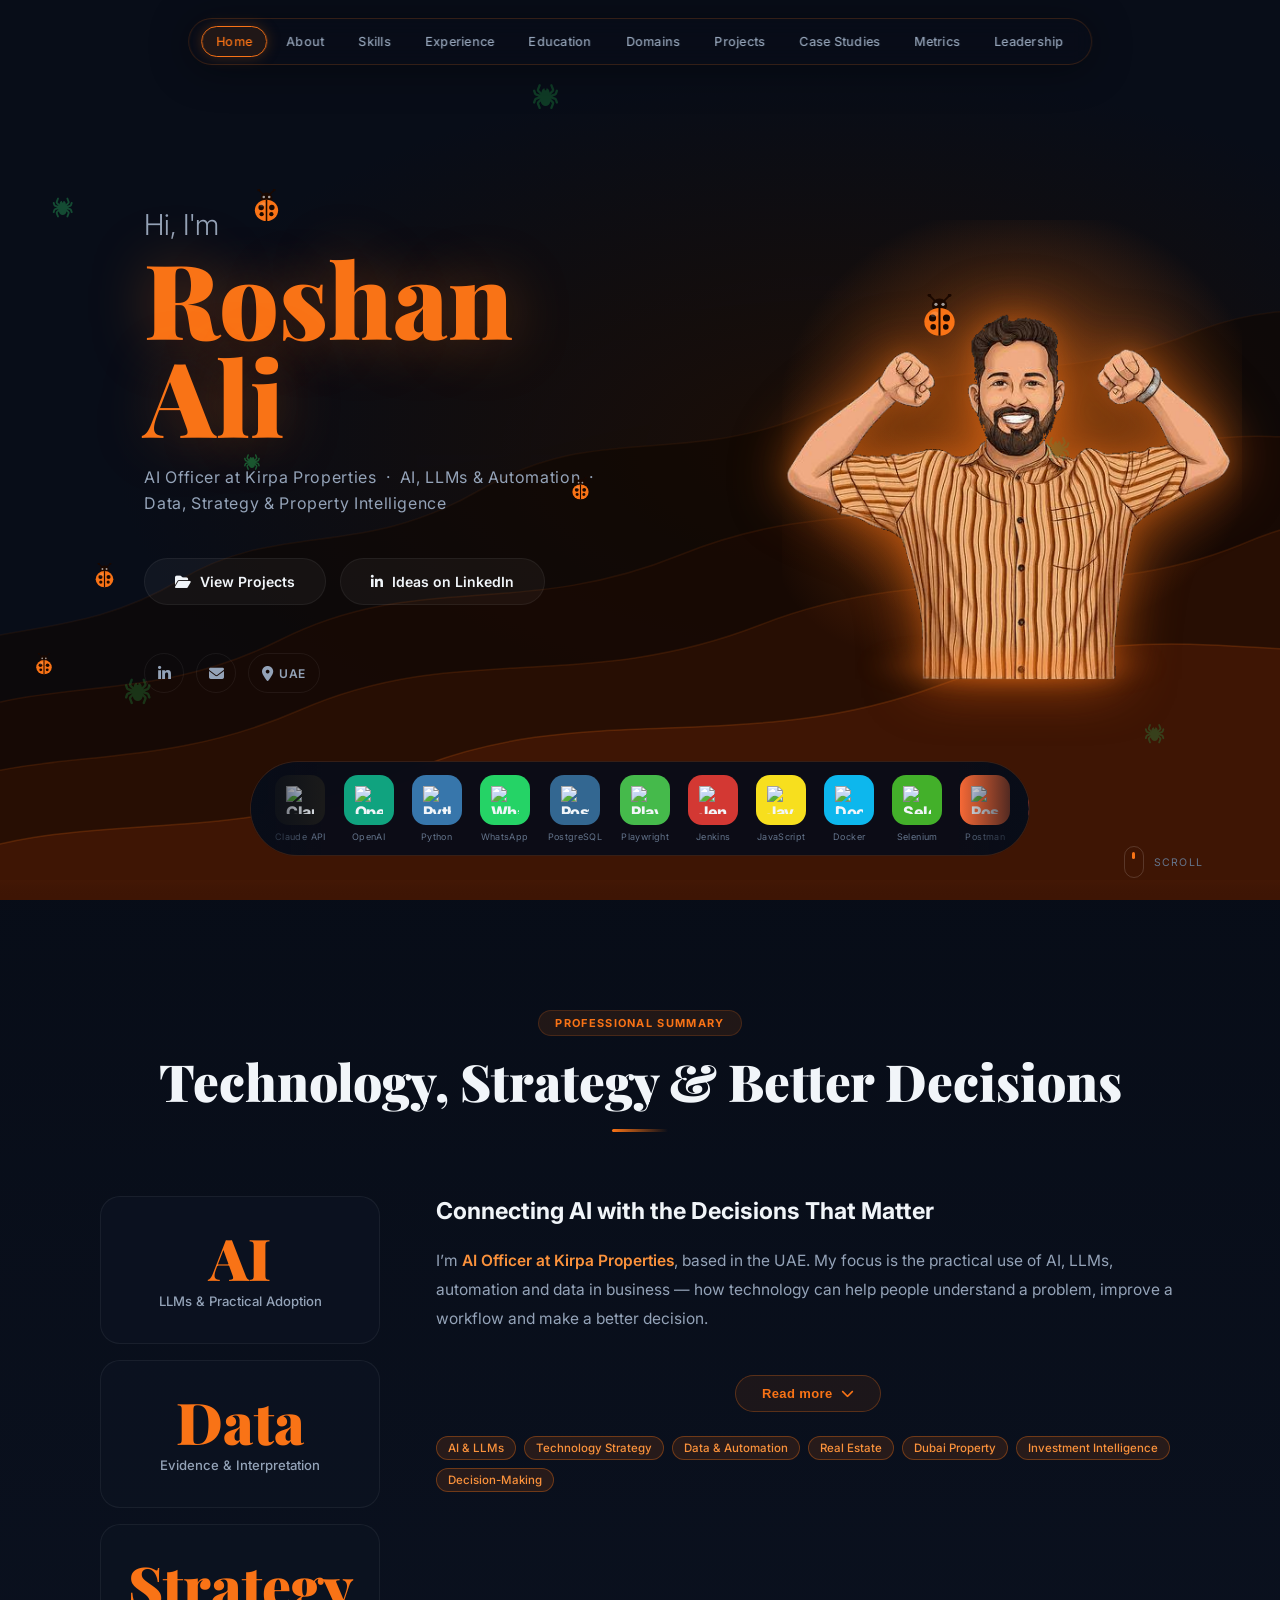
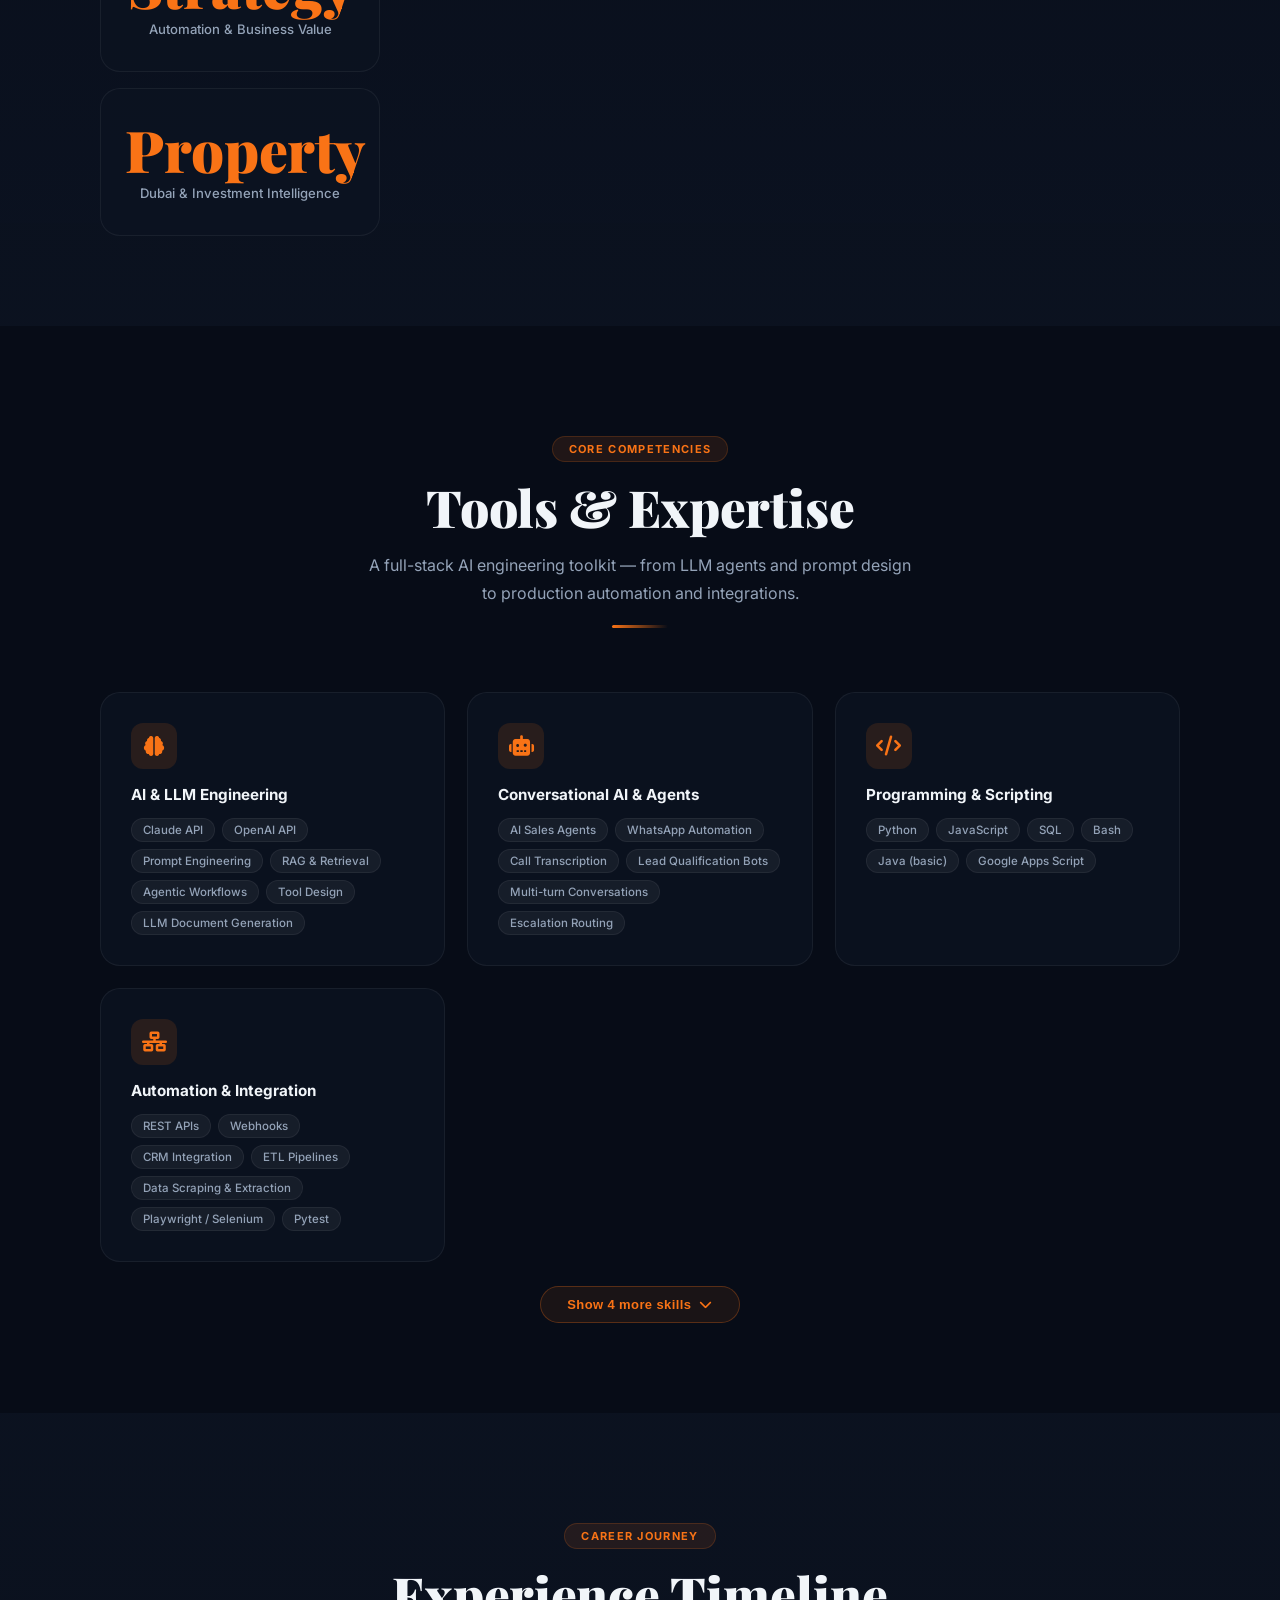
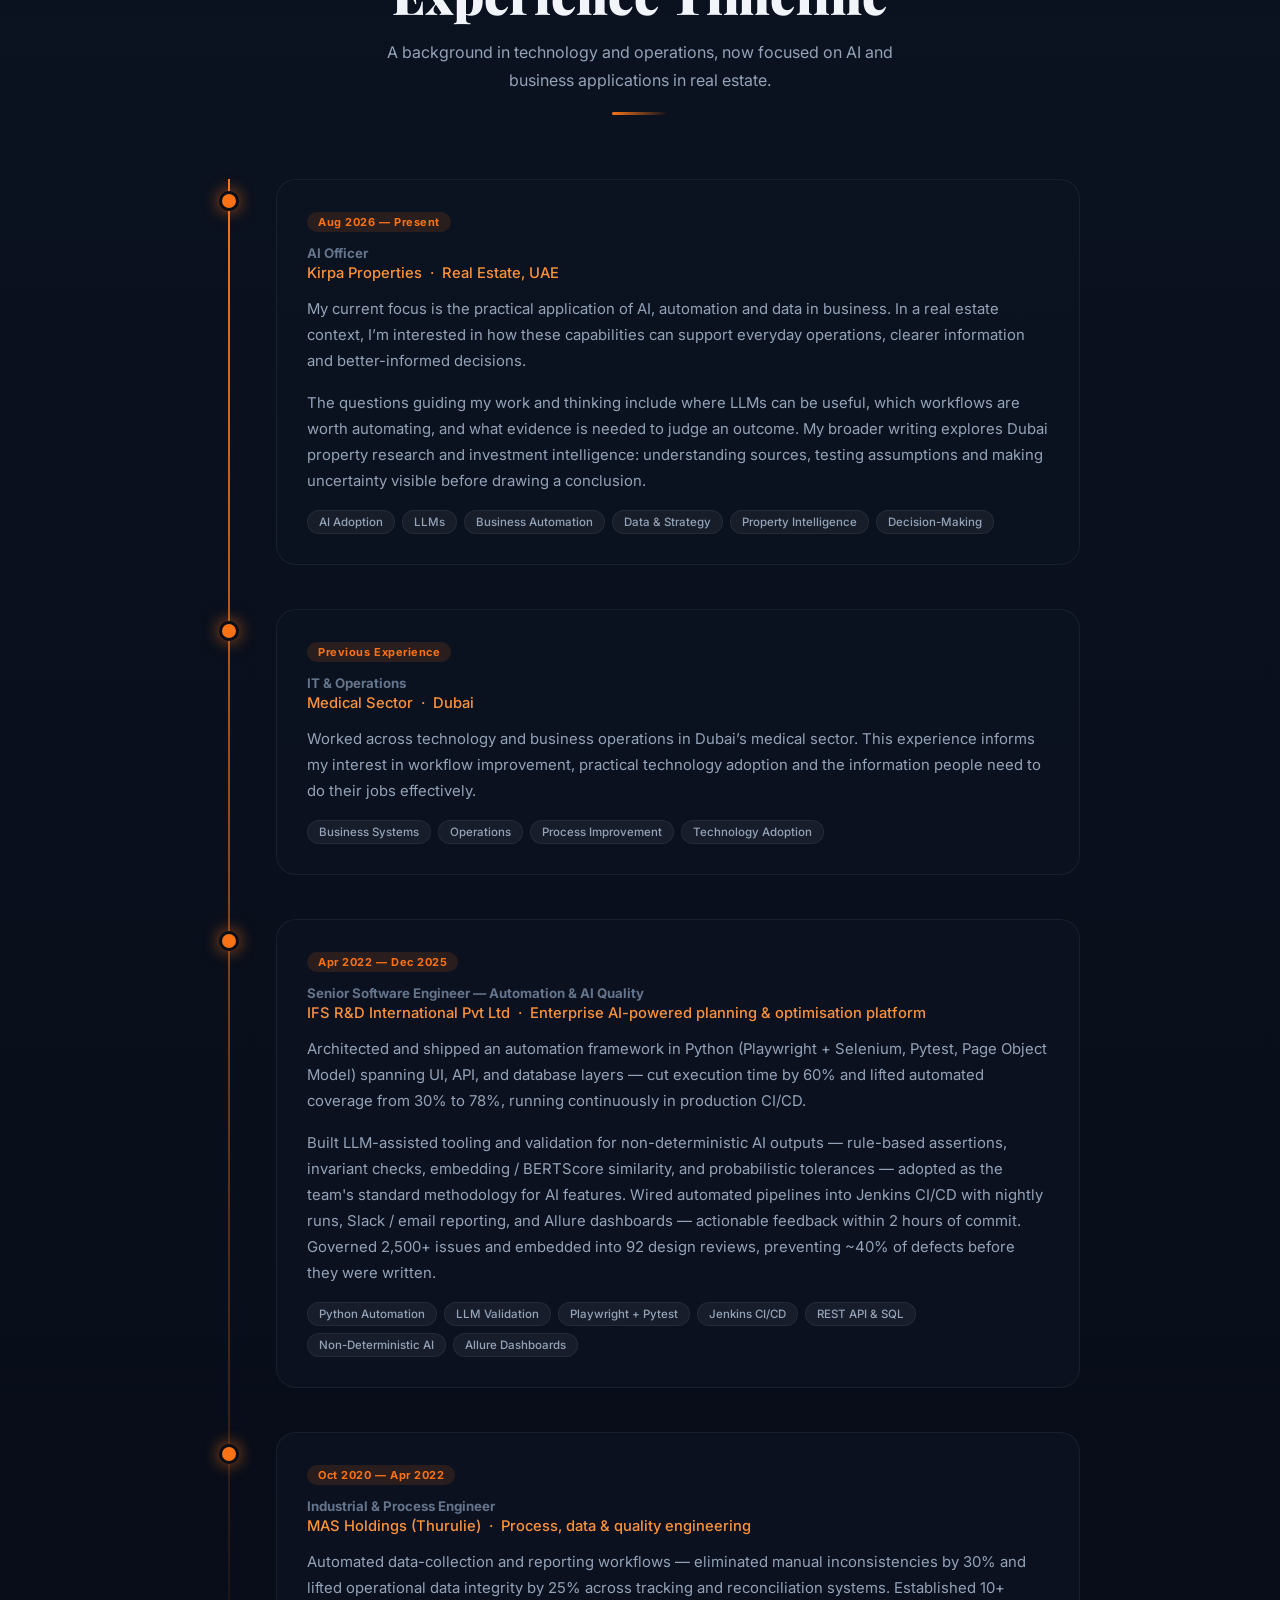
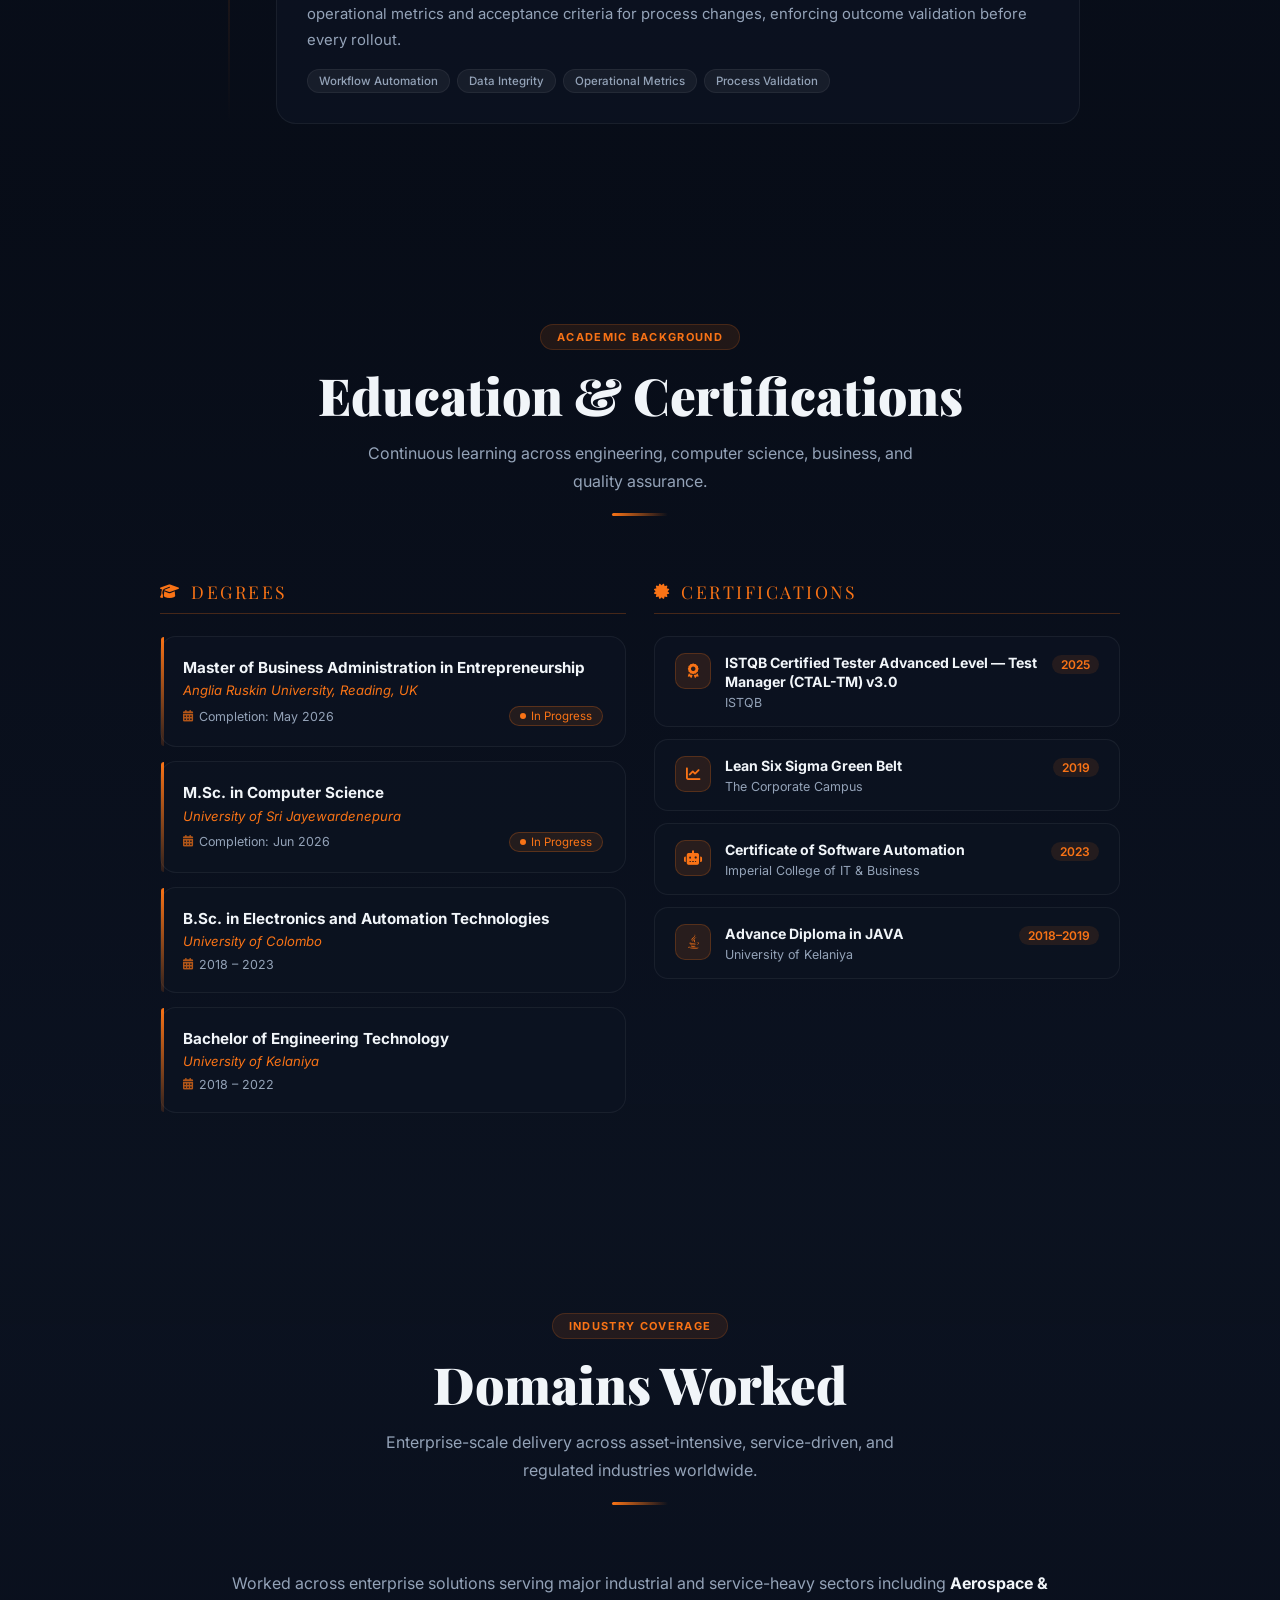
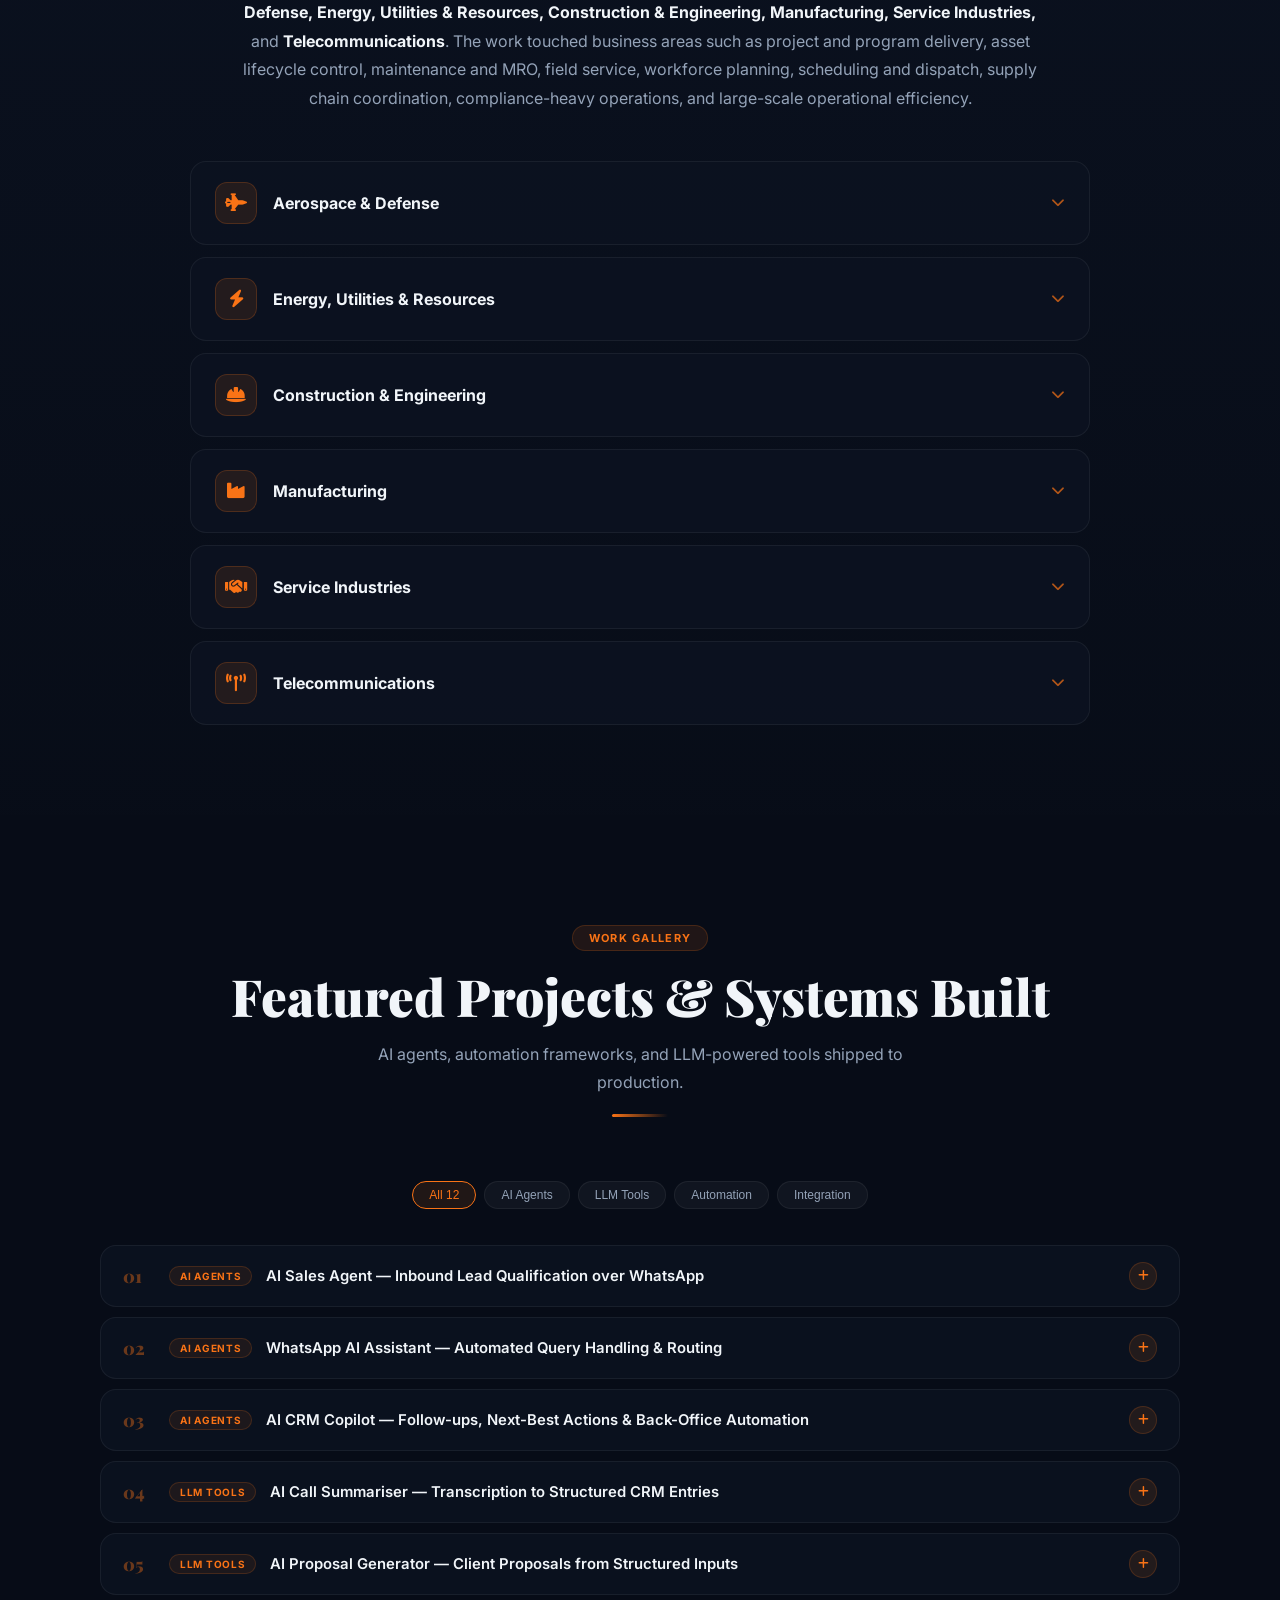
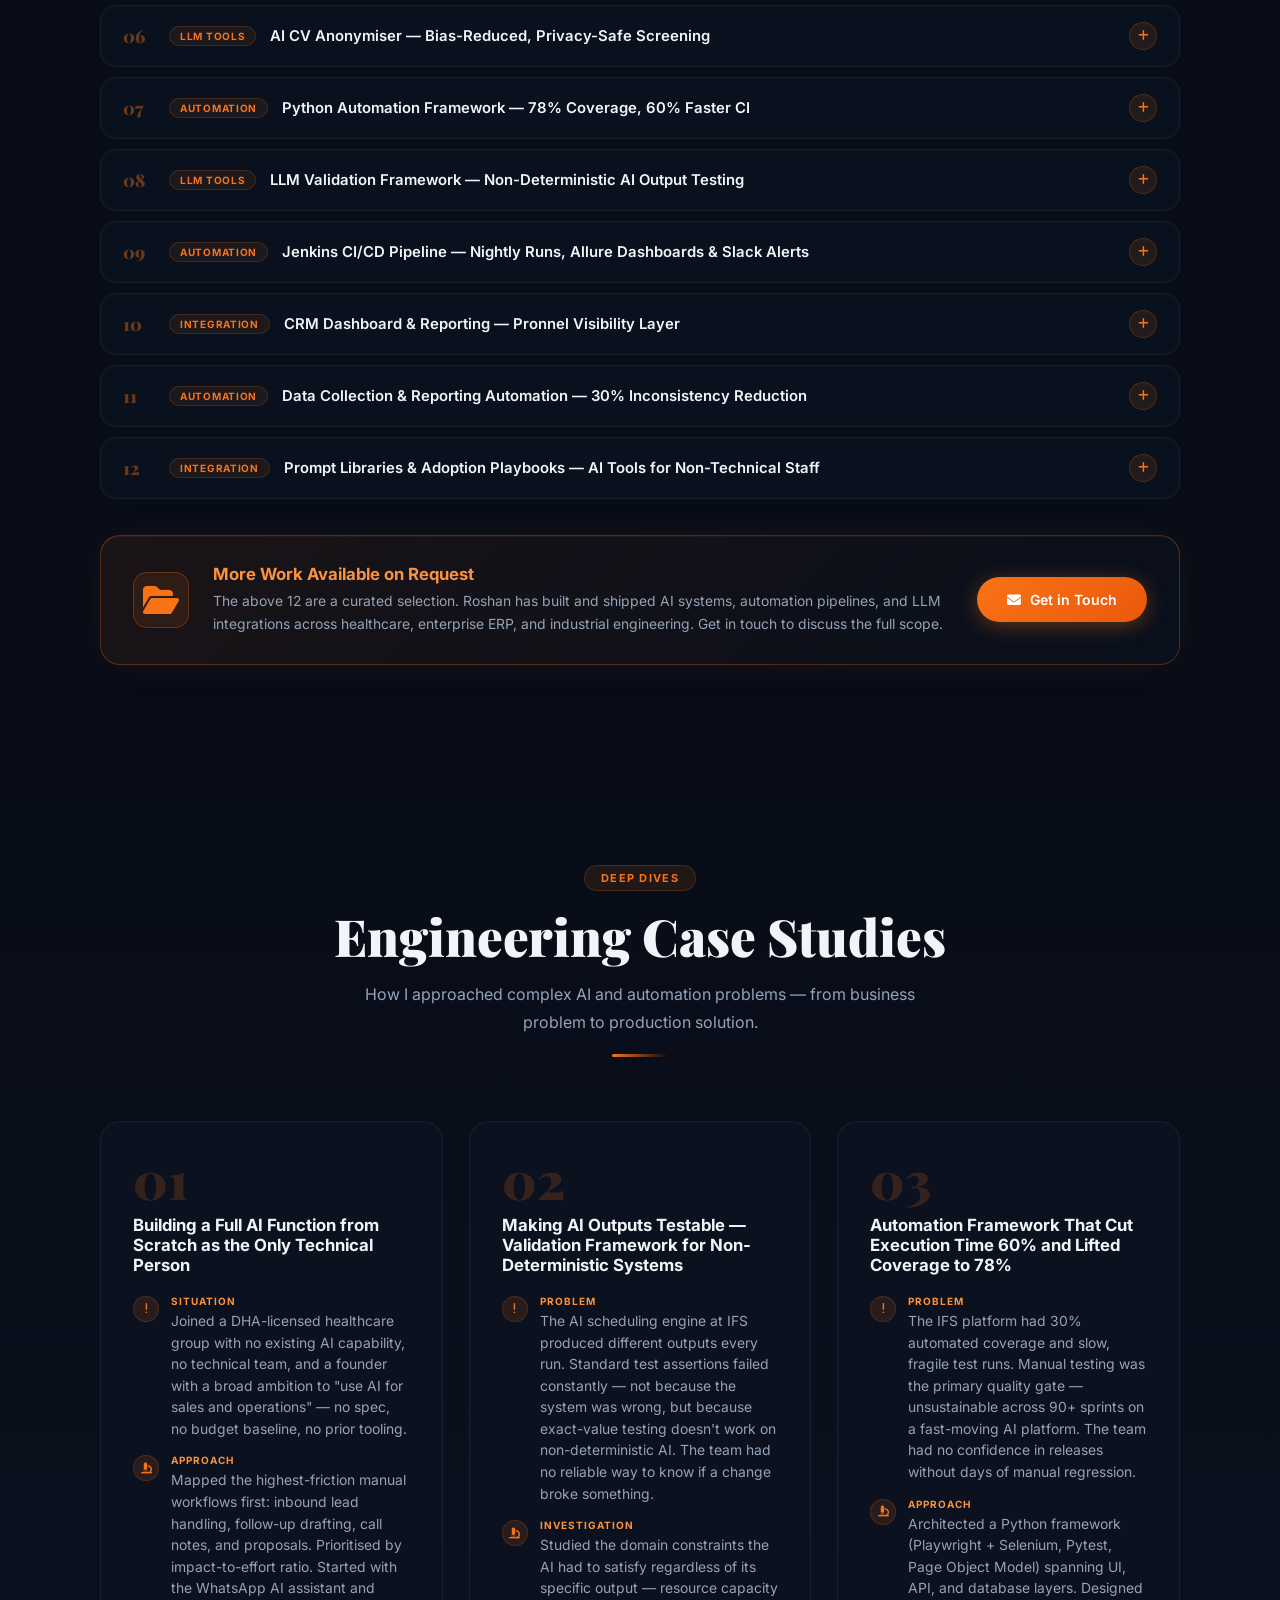
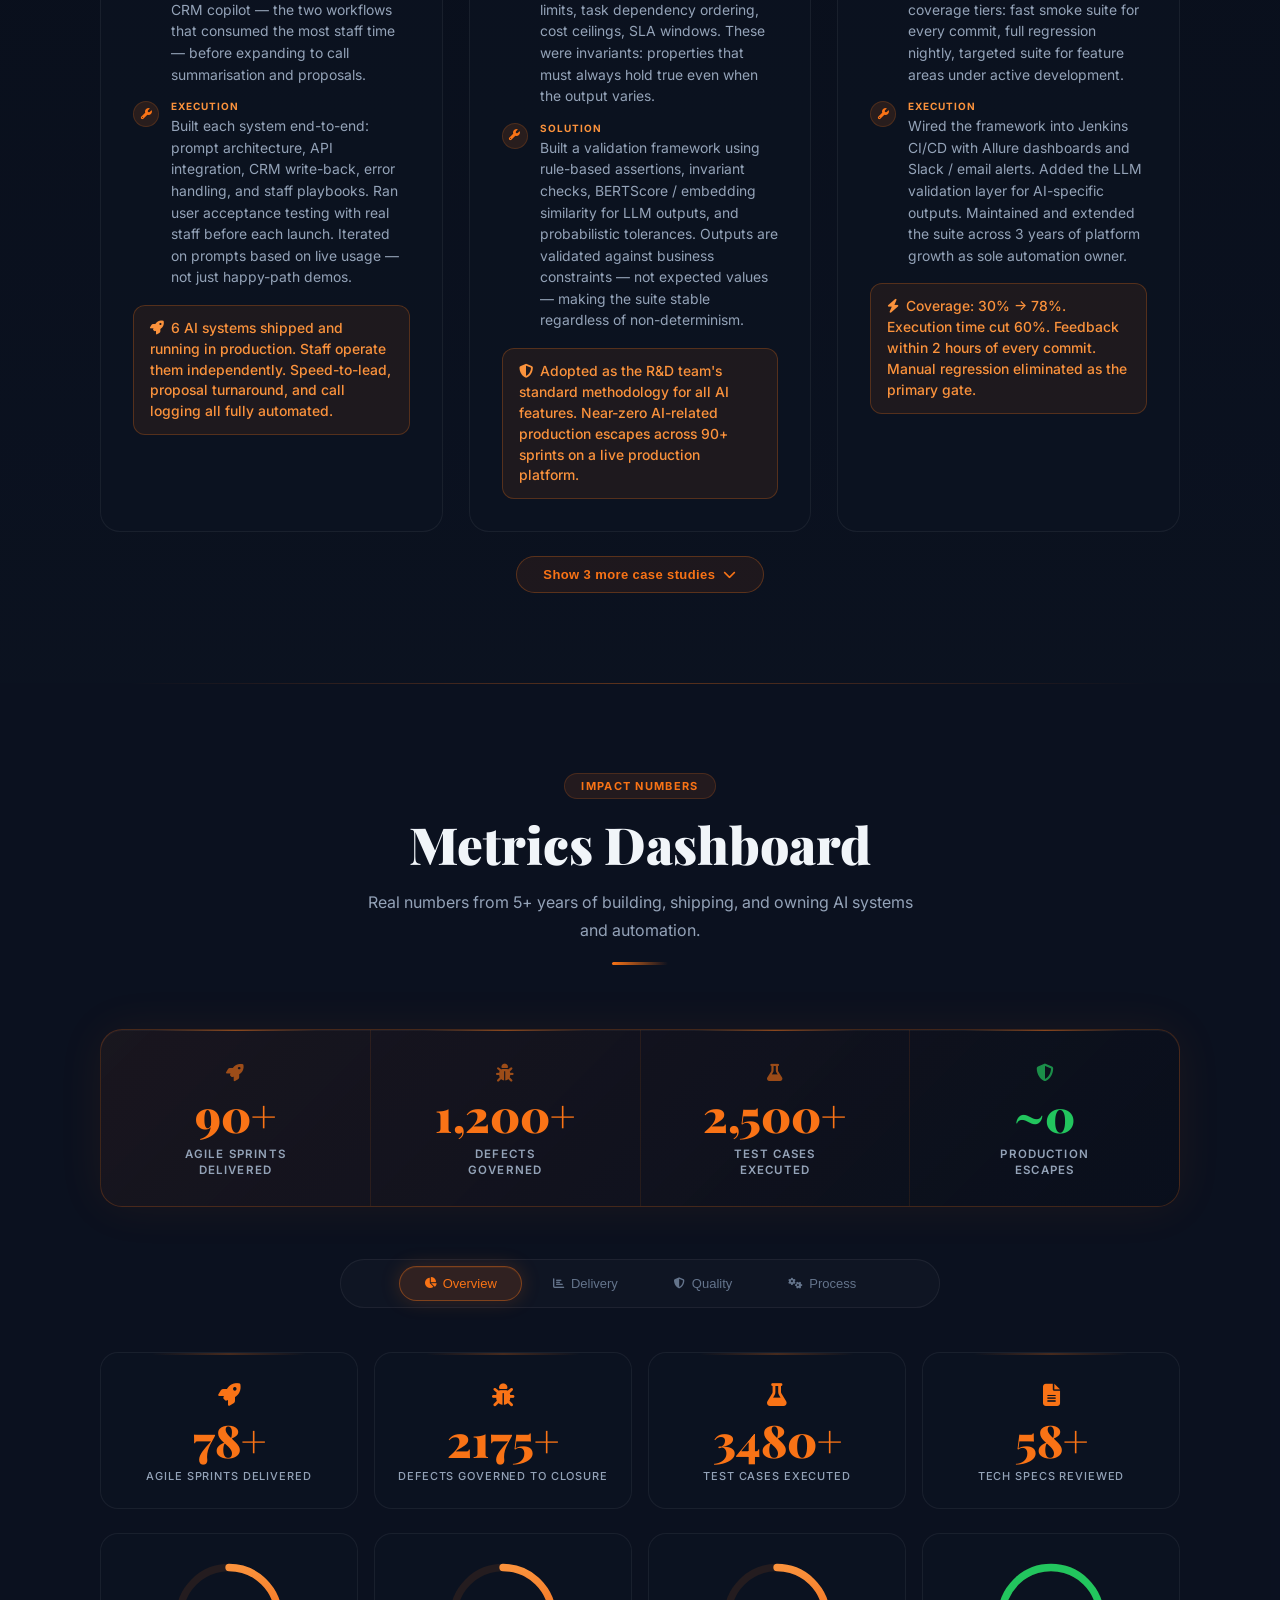
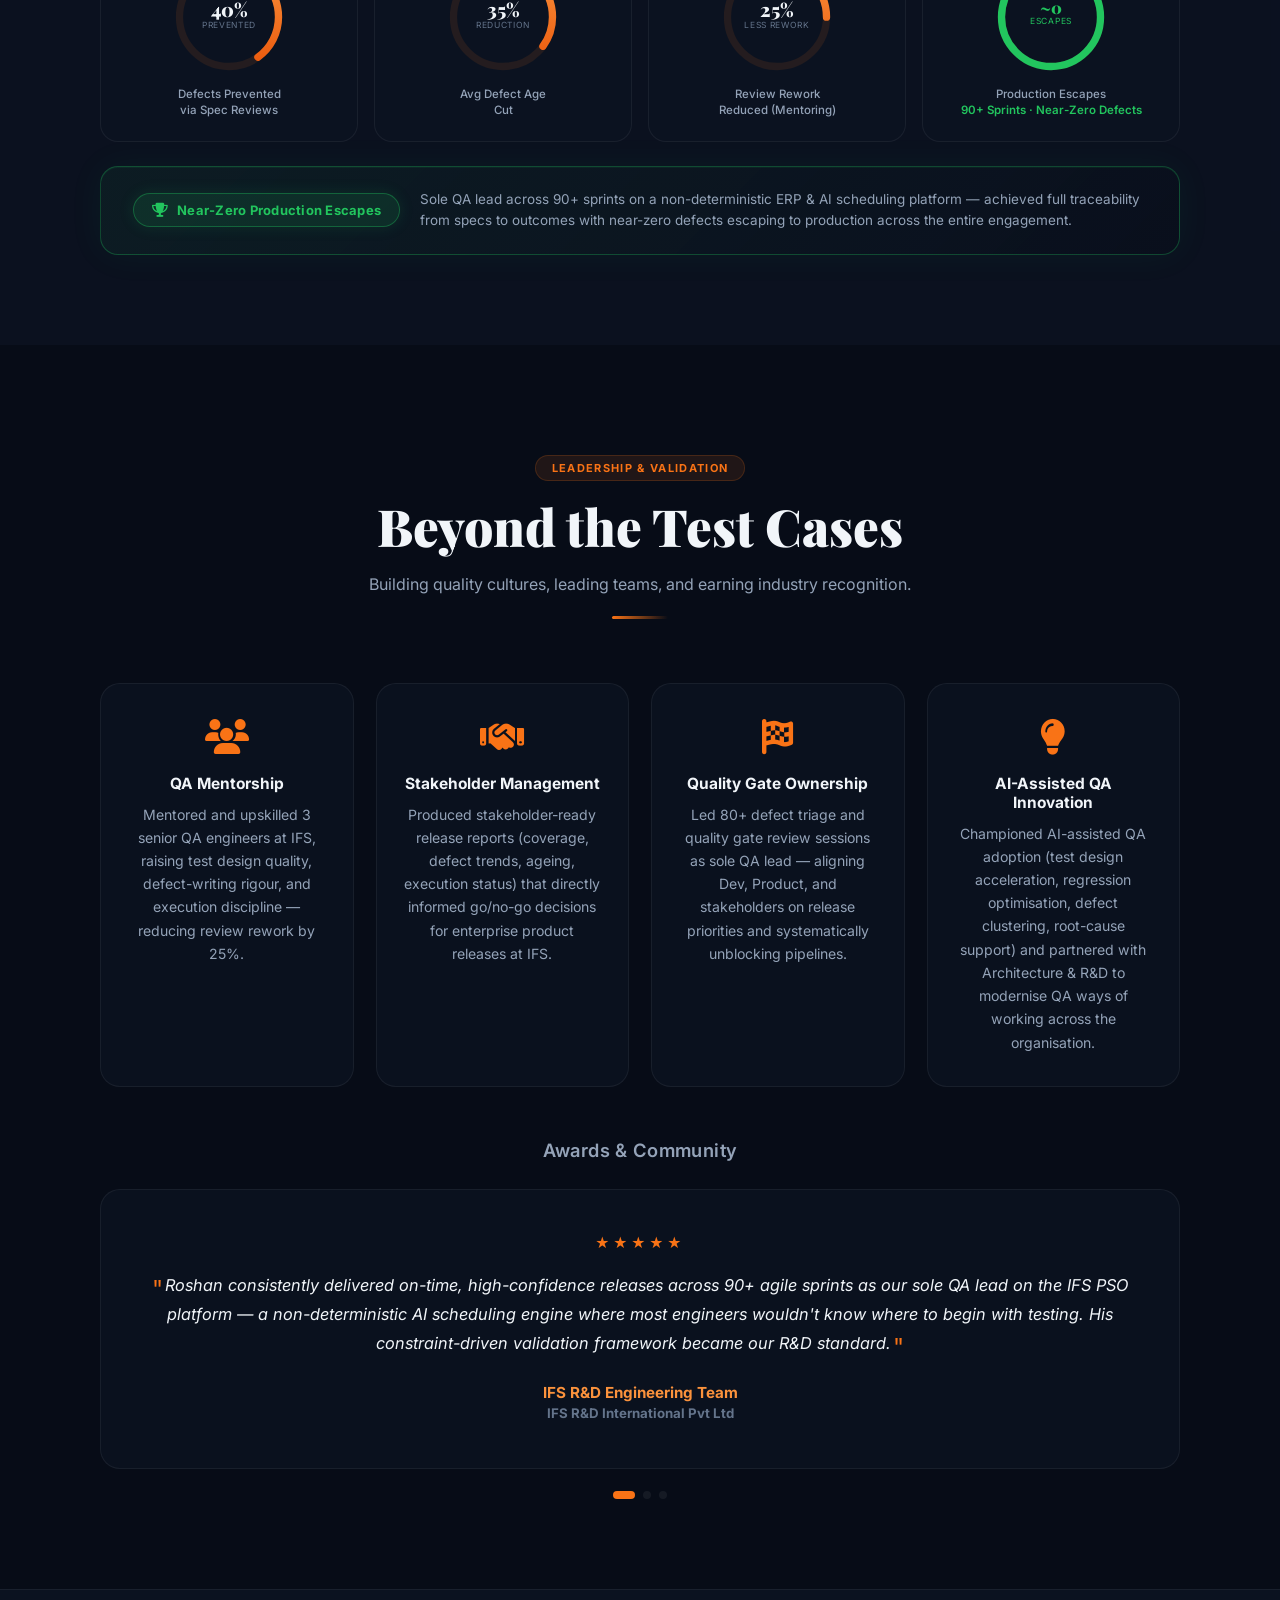
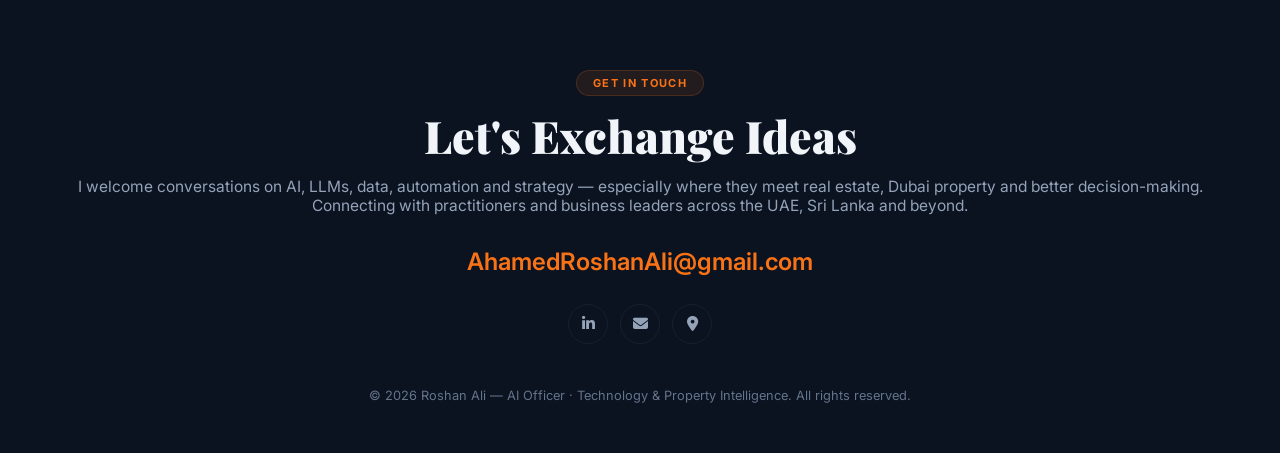
==== commit 19e1871d: "Align existing site introduction and current experience with AI and property intelligence" ====
--- a/index.html
+++ b/index.html
@@ -10,7 +10,13 @@
 </script>
   <meta charset="UTF-8" />
   <meta name="viewport" content="width=device-width, initial-scale=1.0" />
-  <title>Roshan Ali | AI & Automation Engineer</title>
+  <title>Roshan Ali | AI Officer · Technology &amp; Property Intelligence</title>
+  <meta name="description" content="Roshan Ali, AI Officer at Kirpa Properties. Perspectives on AI, LLMs, automation, data and strategy — connecting technology with Dubai property research and better decisions." />
+  <link rel="canonical" href="https://roshanali.dev/" />
+  <meta property="og:type" content="website" />
+  <meta property="og:title" content="Roshan Ali | AI, Data &amp; Property Intelligence" />
+  <meta property="og:description" content="Exploring how AI, data and automation shape business strategy, real estate research and decision-making." />
+  <meta property="og:url" content="https://roshanali.dev/" />
   <link rel="preconnect" href="https://fonts.googleapis.com" />
   <link rel="preconnect" href="https://fonts.gstatic.com" crossorigin />
   <link href="https://fonts.googleapis.com/css2?family=Inter:wght@300;400;500;600;700;800;900&family=Playfair+Display:ital,wght@0,700;0,900;1,700&display=swap" rel="stylesheet" />
@@ -1861,9 +1867,10 @@
     <div class="hero-content">
       <p class="hero-greeting">Hi, I'm</p>
       <h1 class="hero-name">Roshan Ali</h1>
-      <p class="hero-title">AI &amp; Automation Engineer &nbsp;·&nbsp; Builds &amp; Ships AI Systems &nbsp;·&nbsp; LLM Agents + Workflow Automation &nbsp;·&nbsp; Owns It in Production</p>
+      <p class="hero-title">AI Officer at Kirpa Properties &nbsp;·&nbsp; AI, LLMs &amp; Automation &nbsp;·&nbsp; Data, Strategy &amp; Property Intelligence</p>
       <div class="hero-buttons">
         <a href="#projects" class="btn-outline"><i class="fas fa-folder-open"></i> View Projects</a>
+        <a href="https://www.linkedin.com/in/ahamedroshanali/" class="btn-outline" target="_blank" rel="noopener noreferrer"><i class="fab fa-linkedin-in"></i> Ideas on LinkedIn</a>
       </div>
       <div class="social-links">
         <a href="https://linkedin.com/in/ahamedroshanali" target="_blank" title="LinkedIn"><i class="fab fa-linkedin-in"></i></a>
@@ -1995,61 +2002,59 @@
   <section id="about">
     <div class="section-header">
       <span class="section-tag">Professional Summary</span>
-      <h2 class="section-title">5+ Years Building &amp; Shipping AI Systems</h2>
+      <h2 class="section-title">Technology, Strategy &amp; Better Decisions</h2>
       <div class="glow-divider"></div>
     </div>
     <div class="about-layout">
       <div class="about-stats">
         <div class="card stat-card reveal">
-          <div class="stat-num">6+</div>
-          <div class="stat-lbl">AI Systems Built &amp; Shipped</div>
+          <div class="stat-num">AI</div>
+          <div class="stat-lbl">LLMs &amp; Practical Adoption</div>
         </div>
         <div class="card stat-card reveal">
-          <div class="stat-num">78%</div>
-          <div class="stat-lbl">Automation Coverage Achieved</div>
+          <div class="stat-num">Data</div>
+          <div class="stat-lbl">Evidence &amp; Interpretation</div>
         </div>
         <div class="card stat-card reveal">
-          <div class="stat-num">60%</div>
-          <div class="stat-lbl">Manual Effort Cut</div>
+          <div class="stat-num">Strategy</div>
+          <div class="stat-lbl">Automation &amp; Business Value</div>
         </div>
         <div class="card stat-card reveal">
-          <div class="stat-num">2,500+</div>
-          <div class="stat-lbl">Issues Governed</div>
+          <div class="stat-num">Property</div>
+          <div class="stat-lbl">Dubai &amp; Investment Intelligence</div>
         </div>
       </div>
       <div class="about-narrative reveal">
-        <h3>Builder and Owner of AI-Integrated Systems, End-to-End</h3>
+        <h3>Connecting AI with the Decisions That Matter</h3>
         <p>
-          From spotting the business problem to designing, shipping, and running it in production. As
-          <strong>sole technical owner</strong> at a Dubai healthcare group, recently built and shipped a suite of
-          <strong>LLM-powered systems</strong> — an AI sales agent, WhatsApp assistant, call summariser,
-          proposal generator, and CRM copilot — owning the full lifecycle as the only AI person in the room.
+          I’m <strong>AI Officer at Kirpa Properties</strong>, based in the UAE. My focus is the practical use of
+          AI, LLMs, automation and data in business — how technology can help people understand a problem,
+          improve a workflow and make a better decision.
         </p>
         <div class="about-extra" id="aboutExtra">
           <p>
-            5+ years across engineering and quality writing <strong>Python and JavaScript</strong> against APIs,
-            webhooks, and databases, with practical LLM work — <strong>Claude and OpenAI APIs</strong>, prompt
-            engineering, retrieval and agentic tool design — plus disciplined validation of non-deterministic
-            output so systems stay reliable once live.
+            My background spans enterprise technology, industrial engineering, and IT and operations in
+            Dubai’s medical sector. It shapes the questions I bring to AI: what problem are we solving,
+            what information can we trust, and what would make the result useful to the person doing the work?
           </p>
           <p>
-            Comfortable translating vague founder asks into working software and <strong>owning uptime, cost,
-            and adoption</strong> of everything I build. Not just a builder — a production owner who sees
-            projects through from idea to deployed, adopted, running system.
+            On LinkedIn, I explore <strong>AI adoption, technology strategy and property intelligence</strong>,
+            with a particular interest in Dubai real estate and investment research. I’m interested in how
+            sources, assumptions and uncertainty shape a conclusion — and where an LLM can help or mislead.
+            My aim is to make the reasoning clear and distinguish evidence from opinion.
           </p>
         </div>
         <button class="show-more-btn" id="aboutToggle" onclick="toggleAbout()">
           <span>Read more</span><i class="fas fa-chevron-down"></i>
         </button>
         <div class="tag-row">
-          <span class="tag tag-orange">LLM Agents</span>
-          <span class="tag tag-orange">Prompt Engineering</span>
-          <span class="tag tag-orange">Claude &amp; OpenAI APIs</span>
-          <span class="tag tag-orange">Python &amp; JavaScript</span>
-          <span class="tag tag-orange">WhatsApp Automation</span>
-          <span class="tag tag-orange">RAG &amp; Retrieval</span>
-          <span class="tag tag-orange">REST APIs &amp; Webhooks</span>
-          <span class="tag tag-orange">Production Ownership</span>
+          <span class="tag tag-orange">AI &amp; LLMs</span>
+          <span class="tag tag-orange">Technology Strategy</span>
+          <span class="tag tag-orange">Data &amp; Automation</span>
+          <span class="tag tag-orange">Real Estate</span>
+          <span class="tag tag-orange">Dubai Property</span>
+          <span class="tag tag-orange">Investment Intelligence</span>
+          <span class="tag tag-orange">Decision-Making</span>
         </div>
       </div>
     </div>
@@ -2162,7 +2167,7 @@
     <div class="section-header">
       <span class="section-tag">Career Journey</span>
       <h2 class="section-title">Experience Timeline</h2>
-      <p class="section-subtitle">5+ years building, shipping, and owning AI systems and automation across healthcare, enterprise ERP, and industrial engineering.</p>
+      <p class="section-subtitle">A background in technology and operations, now focused on AI and business applications in real estate.</p>
       <div class="glow-divider"></div>
     </div>
     <div class="timeline">
@@ -2170,20 +2175,42 @@
       <div class="t-item">
         <div class="t-dot"></div>
         <div class="card t-card reveal">
-          <span class="t-date">Present</span>
-          <div class="t-role">Technical Officer — AI, Automation &amp; Platforms</div>
-          <div class="t-company">Home Healthcare LLC &nbsp;·&nbsp; DHA-licensed home-healthcare group, Dubai</div>
+          <span class="t-date">Aug 2026 — Present</span>
+          <div class="t-role">AI Officer</div>
+          <div class="t-company">Kirpa Properties &nbsp;·&nbsp; Real Estate, UAE</div>
           <p class="t-desc">
-            Built the group's entire AI function from scratch as sole technical owner — designing, shipping, and running in production a suite of LLM-powered systems across sales, CRM, communications, and back-office, owning the full lifecycle from problem to deployed software as the only AI person in the group.
+            My current focus is the practical application of AI, automation and data in business.
+            In a real estate context, I’m interested in how these capabilities can support everyday
+            operations, clearer information and better-informed decisions.
           </p>
           <p class="t-desc">
-            Shipped an <strong>AI Sales Agent</strong> and <strong>WhatsApp AI Assistant</strong> that engage and qualify inbound leads automatically, answer queries, and route or escalate to the right person. Built an <strong>AI CRM Copilot</strong> that drafts follow-ups and surfaces next-best actions, an <strong>AI Call Summariser</strong> that transcribes calls into structured summaries logged back to the CRM, an <strong>AI Proposal Generator</strong>, and an <strong>AI CV Anonymiser</strong>. Enabled non-technical staff to run these tools day-to-day through prompt libraries and lightweight playbooks — driving adoption, not just deployment.
+            The questions guiding my work and thinking include where LLMs can be useful, which workflows
+            are worth automating, and what evidence is needed to judge an outcome. My broader writing explores
+            Dubai property research and investment intelligence: understanding sources, testing assumptions
+            and making uncertainty visible before drawing a conclusion.
           </p>
           <div class="t-tags">
-            <span class="tag">Claude &amp; OpenAI APIs</span><span class="tag">LLM Agents</span>
-            <span class="tag">WhatsApp Automation</span><span class="tag">CRM Integration</span>
-            <span class="tag">Python &amp; JavaScript</span><span class="tag">Production Ownership</span>
-            <span class="tag">Prompt Engineering</span>
+            <span class="tag">AI Adoption</span><span class="tag">LLMs</span>
+            <span class="tag">Business Automation</span><span class="tag">Data &amp; Strategy</span>
+            <span class="tag">Property Intelligence</span><span class="tag">Decision-Making</span>
+          </div>
+        </div>
+      </div>
+
+      <div class="t-item">
+        <div class="t-dot"></div>
+        <div class="card t-card reveal">
+          <span class="t-date">Previous Experience</span>
+          <div class="t-role">IT &amp; Operations</div>
+          <div class="t-company">Medical Sector &nbsp;·&nbsp; Dubai</div>
+          <p class="t-desc">
+            Worked across technology and business operations in Dubai’s medical sector.
+            This experience informs my interest in workflow improvement, practical technology adoption
+            and the information people need to do their jobs effectively.
+          </p>
+          <div class="t-tags">
+            <span class="tag">Business Systems</span><span class="tag">Operations</span>
+            <span class="tag">Process Improvement</span><span class="tag">Technology Adoption</span>
           </div>
         </div>
       </div>
@@ -3144,15 +3171,15 @@
 <!-- ======== FOOTER / CONTACT ======== -->
 <footer>
   <span class="section-tag">Get In Touch</span>
-  <h2>Let's Work Together</h2>
-  <p class="sub">Open to senior QA leadership roles, consulting engagements, and AI quality strategy projects &mdash; based in UAE, available globally.</p>
+  <h2>Let's Exchange Ideas</h2>
+  <p class="sub">I welcome conversations on AI, LLMs, data, automation and strategy — especially where they meet real estate, Dubai property and better decision-making. Connecting with practitioners and business leaders across the UAE, Sri Lanka and beyond.</p>
   <a href="mailto:AhamedRoshanAli@gmail.com" class="email-link">AhamedRoshanAli@gmail.com</a>
   <div class="social-links">
     <a href="https://linkedin.com/in/ahamedroshanali" target="_blank" title="LinkedIn"><i class="fab fa-linkedin-in"></i></a>
     <a href="mailto:AhamedRoshanAli@gmail.com" title="Email"><i class="fas fa-envelope"></i></a>
     <a href="#" title="UAE"><i class="fas fa-map-marker-alt"></i></a>
   </div>
-  <p class="copyright">&copy; 2026 Roshan Ali &mdash; AI &amp; Automation Engineer. All rights reserved.</p>
+  <p class="copyright">&copy; 2026 Roshan Ali &mdash; AI Officer · Technology &amp; Property Intelligence. All rights reserved.</p>
 </footer>
 
 <script>
